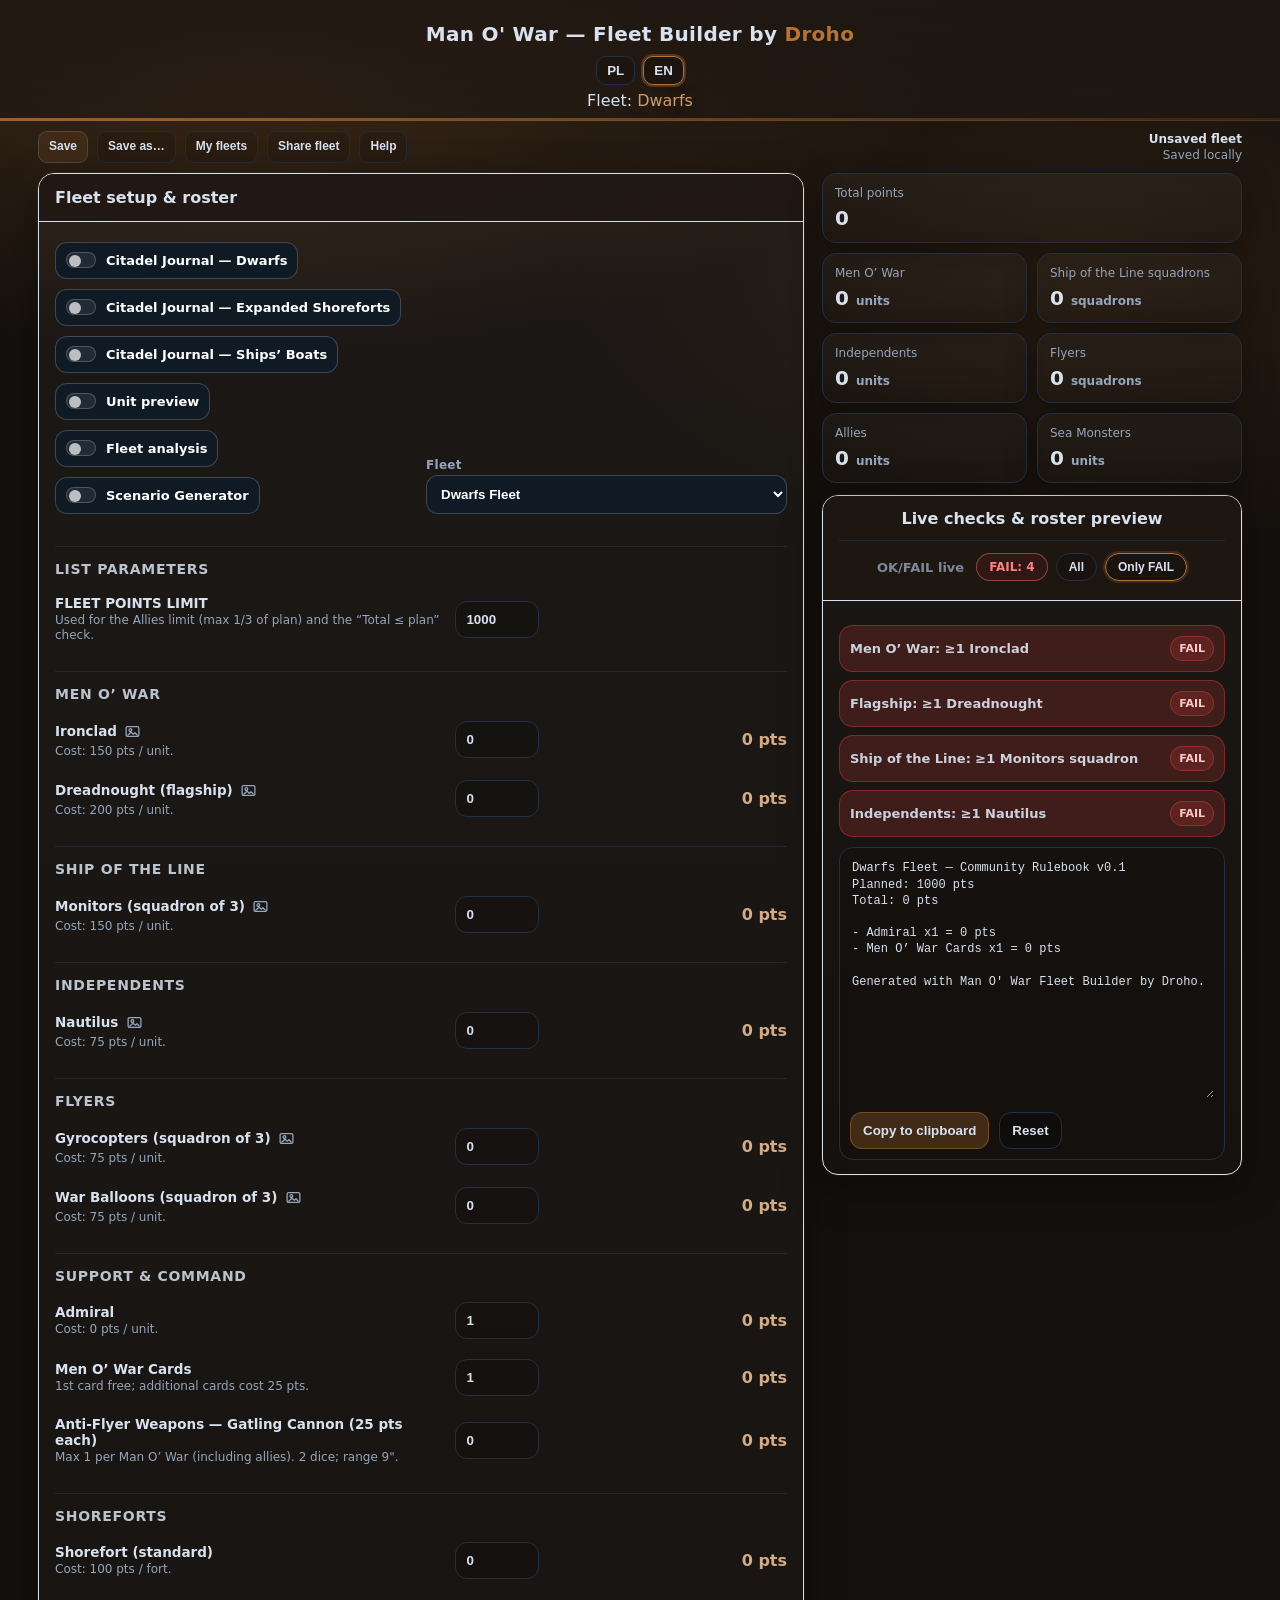
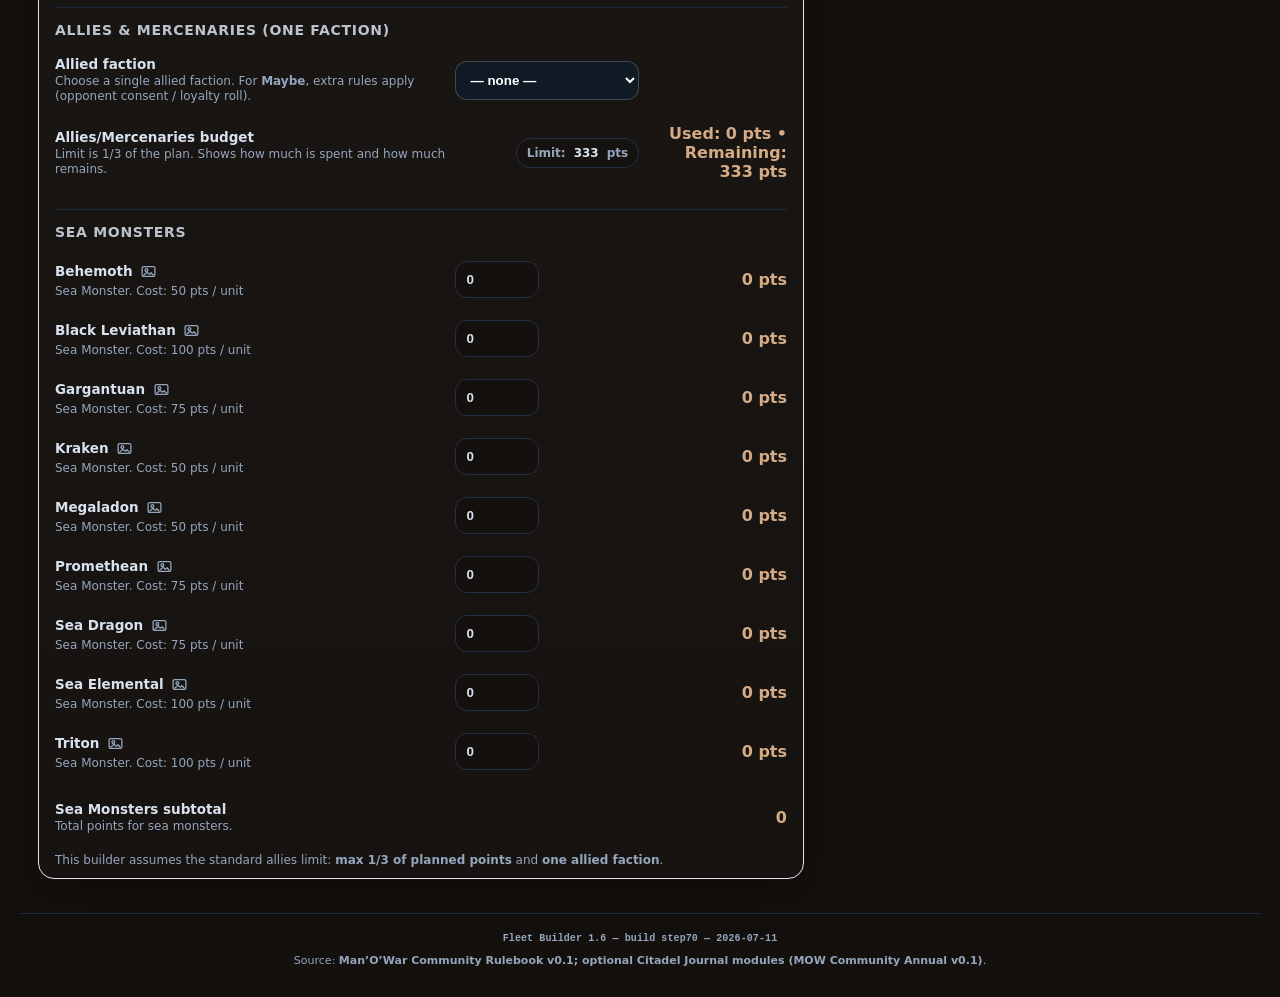
==== index.html @ 96a86919 "Fleet Builder 1.6 — build step70 — 2026-07-11 Publish the first public release since 1.5 / step51. " ====
<!DOCTYPE html>

<html lang="pl">
<head>
<meta charset="utf-8"/>
<meta content="width=device-width, initial-scale=1" name="viewport"/>
<meta content="1.6" name="application-version"/>
<meta content="step70-2026-07-11" name="build-id"/>
<title>Man O' War — Fleet Builder</title>
<link href="data:image/svg+xml,%3Csvg xmlns='http://www.w3.org/2000/svg' viewBox='0 0 64 64'%3E%3Ccircle cx='32' cy='10.5' r='6.5' fill='none' stroke='%235aa8ff' stroke-width='4'/%3E%3Crect x='29.5' y='16' width='5' height='30' rx='2.5' fill='%235aa8ff'/%3E%3Crect x='18' y='22' width='28' height='5' rx='2.5' fill='%235aa8ff'/%3E%3Crect x='24' y='38' width='16' height='5' rx='2.5' fill='%235aa8ff'/%3E%3Cpath fill='%235aa8ff' d='M 32 42 C 32 52, 24 56.5, 18 54 C 13.5 52, 12.5 46.5, 15.5 44.5 C 17.5 43.2, 20 44.2, 21.2 46.2 C 22.4 48.2, 21.4 50.5, 19.6 51.4 C 23.3 52.6, 27.5 49.8, 27.5 42 Z M 32 42 C 32 52, 40 56.5, 46 54 C 50.5 52, 51.5 46.5, 48.5 44.5 C 46.5 43.2, 44 44.2, 42.8 46.2 C 41.6 48.2, 42.6 50.5, 44.4 51.4 C 40.7 52.6, 36.5 49.8, 36.5 42 Z'/%3E%3Crect x='26' y='48' width='12' height='5' rx='2.5' fill='%235aa8ff'/%3E%3C/svg%3E#v3" rel="icon" type="image/svg+xml"/>
<style>

    /* === 0) Root variables & global reset === */
    :root{
      --bg:#0b1118;
      --stroke:#223044;
      --stroke2:#1b2a3d;
      --text:#d8e2ef;
      --muted:#94a6bd;
      --mono: ui-monospace, SFMono-Regular, Menlo, Monaco, Consolas, "Liberation Mono", "Courier New", monospace;
      --sans: ui-sans-serif, system-ui, -apple-system, Segoe UI, Roboto, Arial, "Noto Sans", "Liberation Sans", sans-serif;
      --radius:16px;
      --shadow: 0 10px 30px rgba(0,0,0,0.35);
      /* Typography (centralized) */
      --font-main: var(--sans);
      --fs-h1: 20px;
      --fs-sub: 13px;
      --fs-section: 14px;
      --fs-title: 13.5px;
      --fs-desc: 12px;
      --fs-pill: 12px;
      --fs-kpi-lab: 12px;
      --fs-kpi-val: 20px;
      --fs-kpi-small: 12px;
	  --fs-badge: 11px;
      /* Live checks typography variant */
      --fs-check-legacy: 13px;
      --fw-check-legacy: 600;
      --lh-check-legacy: 1.25;
      --fs-mono: 12px;

      /* THEME (per fleet) */
      --accent: #5aa8ff;
      --accent-soft: rgba(90,168,255,0.16);
      --header-bg: #0f1a24;
      --ok-color: #2cc271;
      --fail-color: #ff4747;

    }
    *{box-sizing:border-box}

    /* === 1) Page base (body/header) === */
    body{
      margin:0;
      font-family:var(--font-main);
      color:var(--text);
      background:
        radial-gradient(1200px 600px at 20% 0%, var(--accent-soft), transparent 60%),
        radial-gradient(900px 500px at 85% 10%, color-mix(in srgb, var(--accent) 12%, transparent), transparent 60%),
        var(--bg);
    }
    header{ padding:22px 22px 10px; text-align:center; }
    header h1{ margin:0 0 6px; font-size:var(--fs-h1); letter-spacing:.3px; }
    .mowAppFooter{
      max-width:1240px;
      margin:16px auto 0;
      padding:18px 22px 28px;
      border-top:1px solid var(--stroke2);
      color:var(--muted);
      text-align:center;
      font-size:11px;
      line-height:1.45;
    }
    .mowBuildStamp{
      font-family:var(--mono);
      font-size:10px;
      font-weight:700;
      letter-spacing:.1px;
      overflow-wrap:anywhere;
    }
    .mowFooterSource{
      margin-top:6px;
      overflow-wrap:anywhere;
    }
    .mowFooterSource b{
      color:var(--muted);
      font-weight:600;
    }
    @media (max-width:700px){
      .mowAppFooter{
        margin-top:8px;
        padding:16px 18px 82px;
        padding-bottom:calc(82px + env(safe-area-inset-bottom, 0px));
        font-size:10.5px;
      }
    }
    header .sub{ color:var(--muted); font-size:var(--fs-sub); }


    /* === 2) Layout grid (wrap/columns) === */
    .wrap{
      max-width: 1240px;
      margin: 0 auto;
      padding: 18px;
      display: grid;
      grid-template-columns: minmax(560px, 1fr) 420px;
      gap: 18px;
      align-items: start;
    }
    .wrap > .left{ min-width: 0; }
    .wrap > .right{ min-width: 0; }
    .right{ position: sticky; top: 14px; align-self: start; }
    @media (max-width: 1080px){
      .wrap{ grid-template-columns: 1fr; }
      .right{ position: static; }
    }


    /* === 3) Card shell & sections === */
    .card{
      background: linear-gradient(180deg, rgba(255,255,255,0.03), rgba(255,255,255,0.01));
      border:1px solid var(--stroke);
      border-radius:var(--radius);
      box-shadow: var(--shadow);
      overflow:hidden;
    }
    .card .hd{
      padding:14px 16px;
      font-weight:700;
      border-bottom:1px solid var(--stroke2);
      display:flex;
      justify-content:space-between;
      align-items:center;
      gap:10px;
          background: color-mix(in srgb, var(--header-bg) 85%, transparent);
    }
    .hd small{ color:var(--muted); font-weight:600; }
    .card .bd{ padding:14px 16px; }
    .grid2{
	  display:grid;
	  grid-template-columns:1fr 1fr;
	  gap:12px;
	  align-items:end;   /* kluczowe */
	}

/* Separator między sekcjami (Men O' War / Allies / Sea Monsters itd.) */
.section + .section{
  margin-top:18px;
  padding-top:14px;
  border-top:1px solid var(--stroke2);
}


    .section{ margin-top:12px; }
    .section h3{
      margin:0 0 8px;
      font-size:var(--fs-section);
      letter-spacing:.7px;
      text-transform:uppercase;
      color:rgba(216,226,239,0.85);
    }
	
	/* DODATKOWA linia: przed pierwszą sekcją w #unitsRoot (czyli Men O' War) */
#unitsRoot .section:first-child{
  margin-top:18px;
  padding-top:14px;
  border-top:1px solid var(--stroke2);
}

/* DODATKOWA linia: przed sekcją Allies (bo ona nie jest rodzeństwem .section z #unitsRoot) */
#sec_allies{
  margin-top:18px;
  padding-top:14px;
  border-top:1px solid var(--stroke2);
}


    /* === 4) Rows / unit list === */
    .row{
      display:grid;
      grid-template-columns: 1.7fr .8fr .6fr;
      gap:10px;
      padding:10px 0;
      border-bottom:none;
      align-items:center;
    }
    .row:last-child{ border-bottom:none; }
    .title{ font-weight:700; font-size:var(--fs-title); }
    .desc{ color:var(--muted); font-size:var(--fs-desc); margin-top:2px; line-height:1.25; }

    .mow-unit-title-line{
      display:flex;
      align-items:center;
      min-width:0;
    }
    .mow-unit-title-line .title{ min-width:0; }
    .mow-unit-desc-line{ min-width:0; }
    .mow-unit-desc-line .desc{ min-width:0; }

    .mow-image-search-link{
      display:inline-flex;
      align-items:center;
      justify-content:center;
      position:relative;
      width:22px;
      height:22px;
      margin-left:5px;
      border-radius:8px;
      color:var(--muted);
      vertical-align:middle;
      text-decoration:none;
      touch-action:manipulation;
      transition:color .15s ease, background-color .15s ease;
    }
    .mow-image-search-link::before{
      content:"";
      position:absolute;
      inset:-4px;
    }
    .mow-image-search-link:hover,
    .mow-image-search-link:focus-visible{
      color:var(--text);
      background:rgba(255,255,255,.08);
      outline:none;
    }
    .mow-image-search-link svg{
      width:17px;
      height:17px;
      fill:none;
      stroke:currentColor;
      stroke-width:1.8;
      stroke-linecap:round;
      stroke-linejoin:round;
      pointer-events:none;
    }

    @media (max-width:700px){
      .mow-unit-title-line > .mow-image-search-link{
        display:none;
      }
      .mow-unit-desc-line{
        display:flex;
        align-items:center;
        min-width:0;
      }
      .mow-unit-desc-line > .desc{
        flex:1 1 auto;
        min-width:0;
      }
      .mow-unit-desc-line > .mow-image-search-link{
        display:inline-flex;
        flex:0 0 20px;
        width:20px;
        height:20px;
        margin-left:4px;
        border-radius:7px;
      }
      .mow-unit-desc-line > .mow-image-search-link svg{
        width:15px;
        height:15px;
      }
    }


    /* === 5) Form controls (inputs/selects/buttons) === */
    input[type="number"]{
      width:84px;
      padding:10px 10px;
      border-radius:12px;
      border:1px solid var(--stroke);
      background: rgba(0,0,0,0.18);
      color:var(--text);
      outline:none;
      font-weight:700;
    }
    select{
      width: 100%;
      min-width: 180px;
      padding:10px 10px;
      border-radius:12px;
      border:1px solid rgba(255,255,255,0.20);
      background: #0f1a24;
      color:#ffffff;
      outline:none;
      font-weight:700;
    }
    select option{ background:#1b2a38; color:#ffffff; }
    select option:disabled{ color: rgba(255,255,255,0.4); }

    .qty{ display:flex; justify-content:flex-start; align-items:center; gap:8px; }
    .pts{ text-align:right; font-weight:900; font-variant-numeric: tabular-nums; }
    .muteline{ color:var(--muted); font-size:var(--fs-desc); padding:10px 0 0; }

/* === Mobile quantity steppers === */
.mow-qty-stepper-btn{
  display:none;
}
@media (max-width:700px){
  .row.mow-has-mobile-stepper{
    grid-template-columns:minmax(0, 1fr) auto auto;
    gap:7px;
  }
  .qty.mow-mobile-qty-stepper{
    gap:4px;
    flex-wrap:nowrap;
    justify-content:flex-end;
  }
  .qty.mow-mobile-qty-stepper input[type="number"]{
    width:44px;
    min-width:44px;
    min-height:42px;
    padding:8px 3px;
    text-align:center;
    font-size:16px;
    font-variant-numeric:tabular-nums;
    -moz-appearance:textfield;
    appearance:textfield;
  }
  .qty.mow-mobile-qty-stepper input[type="number"]::-webkit-inner-spin-button,
  .qty.mow-mobile-qty-stepper input[type="number"]::-webkit-outer-spin-button{
    margin:0;
    -webkit-appearance:none;
  }
  .mow-qty-stepper-btn{
    display:inline-flex;
    align-items:center;
    justify-content:center;
    flex:0 0 40px;
    width:40px;
    height:42px;
    min-width:40px;
    min-height:42px;
    padding:0;
    border-radius:11px;
    border:1px solid var(--stroke);
    background:rgba(0,0,0,.18);
    color:var(--text);
    font-size:24px;
    font-weight:800;
    line-height:1;
    touch-action:manipulation;
    user-select:none;
    -webkit-user-select:none;
  }
  .mow-qty-stepper-btn:active:not(:disabled){
    transform:translateY(1px);
    background:color-mix(in srgb, var(--accent-soft) 55%, rgba(0,0,0,.18));
  }
  .mow-qty-stepper-btn:focus-visible{
    outline:none;
    border-color:color-mix(in srgb, var(--accent) 48%, var(--stroke));
    box-shadow:0 0 0 3px color-mix(in srgb, var(--accent) 16%, transparent);
  }
  .mow-qty-stepper-btn:disabled{
    opacity:.32;
    cursor:default;
  }
}


    /* === 6) Pills / KPIs / totals === */
    .pill{
      display:inline-flex;
      align-items:center;
      gap:8px;
      padding:7px 10px;
      border-radius:999px;
      border:1px solid var(--stroke);
      background: rgba(0,0,0,0.14);
      color:var(--muted);
      font-weight:700;
      font-size:var(--fs-pill);
    }
    .pill b{ color:var(--text); }

    .kpis{
      display:grid;
      grid-template-columns:1fr 1fr;
      gap:10px;
    }
    .kpi{
      background: linear-gradient(180deg, rgba(255,255,255,0.03), rgba(255,255,255,0.01));
      border:1px solid var(--stroke);
      border-radius:14px;
      box-shadow: var(--shadow);
      padding:12px 12px;
    }
    .kpiWide{ grid-column: 1 / -1; }
    .kpi .lab{ color:var(--muted); font-size:var(--fs-kpi-lab); }
    .kpi .val{ font-size:var(--fs-kpi-val); font-weight:900; margin-top:4px; }
    .kpi small{ font-size:var(--fs-kpi-small); color:var(--muted); font-weight:700; }

	/* === KPI layout polish: full-width total + equal-height 2x2 === */
	#sec_total{
	  grid-auto-rows: 1fr;      /* równe wysokości kafelków w wierszach */
	  align-items: stretch;     /* rozciągnij kafelki do wysokości wiersza */
	}

	#sec_total .kpi{
	  display: flex;
	  flex-direction: column;
	  justify-content: space-between;
	  height: 100%;
	}

	#sec_total .kpi .val{
	  margin-top: 6px;          /* spójny oddech */
	}

    /* === 7) Live checks (items) === */
    .checks{ margin-top:10px; display:grid; gap:8px; }
    .check{
      display:flex;
      justify-content:space-between;
      align-items:center;
      gap:10px;
      padding:10px 10px;
      border:1px solid var(--stroke);
      border-radius:14px;
      background: rgba(0,0,0,0.14);
    }

.checks .check-text{
  font-family: var(--font-main);
  font-size: var(--fs-check-legacy);
  font-weight: var(--fw-check-legacy);
  line-height: var(--lh-check-legacy);
  color: rgba(216,226,239,0.92);
}

    .check-pill{
  font-weight: 700;
  font-size: var(--fs-badge);
  padding: 5px 8px;
  border-radius: 999px;
  border: 1px solid rgba(255,255,255,0.18);
  background: rgba(255,255,255,0.05);
  white-space: nowrap;
}


    /* === 12) Unit Preview tooltip (MVP) === */
/* === MoW Unit Preview (MVP) === */
.mowUpToggle{
  display:inline-flex; gap:.5rem; align-items:center;
  padding:.35rem .6rem;
  border:1px solid var(--stroke, #223044);
  background:rgba(255,255,255,.03);
  border-radius:999px;
  font-size:.9rem;
  user-select:none;
}
.mowUpToggle input{ transform: translateY(1px); }

#mowUnitPreviewTip .mowUpNotesList{
  margin: .25rem 0 0 0;
  padding-left: 1rem;
  list-style: disc;
  list-style-position: outside;
}

#mowUnitPreviewTip .mowUpNotesList > li{
  display: list-item;
  margin: .15rem 0;
  line-height: 1.25;
}

#mowUnitPreviewTip{
  position: fixed;
  z-index: 9999;
  min-width: 440px;
  max-width: min(520px, calc(100vw - 24px));
  background: var(--bg2, #0f1722);
  border: 1px solid var(--stroke, #223044);
  border-radius: 12px;
  box-shadow: 0 10px 30px rgba(0,0,0,.35);
  color: var(--text, #d8e2ef);
  padding: .75rem .85rem;
  display: none;
}


#mowUnitPreviewTip[data-open="1"]{ display:block; }

#mowUnitPreviewTip .mowUpHd{
  display:flex; justify-content:space-between; gap:.75rem; align-items:flex-start;
  margin-bottom:.5rem;
}
#mowUnitPreviewTip .mowUpTitle{
  font-weight: 700;
  line-height: 1.15;
}
#mowUnitPreviewTip .mowUpSub{
  font-size:.85rem; color: var(--muted, #94a6bd);
  margin-top:.15rem;
  word-break: break-word;
}

#mowUnitPreviewTip .mowUpGrid{
  display:flex;
  flex-direction:column;
  gap:.35rem;
  font-size:.9rem;
  margin:.5rem 0 .65rem;
}

#mowUnitPreviewTip .mowUpRow{
  display:flex;
  align-items:baseline;
  gap:.75rem;
}


#mowUnitPreviewTip .mowUpLbl{
  color: var(--muted, #94a6bd);
  min-width: 140px;     /* kontroluje pozycję kolumny */
}

#mowUnitPreviewTip .mowUpVal{
  min-width: 3ch;               /* kontrolowana szerokość liczby */
  text-align:right;
  font-variant-numeric: tabular-nums;
}

#mowUnitPreviewTip .mowUpMove{
  margin:.25rem 0 .65rem;
  font-size:.9rem;
  color: var(--text, #d8e2ef);
}
#mowUnitPreviewTip .mowUpMove code{
  font-family: var(--mono, ui-monospace, SFMono-Regular, Menlo, monospace);
  background: rgba(255,255,255,.04);
  padding: .1rem .35rem;
  border-radius: 8px;
  border:1px solid rgba(255,255,255,.06);
  margin-right:.25rem;
  display:inline-block;
}

#mowUnitPreviewTip table{
  width:100%;
  border-collapse: collapse;
  font-size:.85rem;
  margin:.35rem 0 .35rem;
}
#mowUnitPreviewTip th, #mowUnitPreviewTip td{
  border-top: 1px solid rgba(255,255,255,.06);
  padding: .35rem .25rem;
  vertical-align: top;
}
#mowUnitPreviewTip th{
  color: var(--muted, #94a6bd);
  font-weight: 600;
  text-align:left;
}
#mowUnitPreviewTip .mowUpNotes{
  font-size:.85rem;
  color: var(--muted, #94a6bd);
  margin-top:.35rem;
  white-space: pre-wrap;
}

#mowUnitPreviewTip table th.col-center,
#mowUnitPreviewTip table td.col-center{
  text-align: center !important;
}

/* --- MoW Unit Preview: fleet-colored separators (safe for dark accents) --- */
#mowUnitPreviewTip{
  border: 1px solid var(--accent);
}

/* cienki pasek pod nagłówkiem */
#mowUnitPreviewTip .mowUpHd{
  position: relative;
  padding-bottom: .5rem;
  margin-bottom: .5rem;
}

#mowUnitPreviewTip .mowUpHd::after{
  content:"";
  position:absolute;
  left:0;
  right:0;
  bottom:0;
  height:1px;
  background: color-mix(in srgb, var(--accent) 55%, transparent);
  opacity: .9;
}

/* “sekcyjne” separatory – użyjemy ich przez klasę */
#mowUnitPreviewTip .mowUpSep{
  height: 1px;
  margin: .55rem 0 .45rem 0;
  background: color-mix(in srgb, var(--accent) 35%, transparent);
}

/* Move inline layout */


/* Better vertical alignment for inline Move */
#mowUnitPreviewTip .mowUpInline{
  display:flex;
  align-items:baseline;   /* zamiast center */
  gap:.6rem;
  flex-wrap:wrap;
}

#mowUnitPreviewTip .mowUpInline .mowUpLbl{
  margin:0;
}

#mowUnitPreviewTip .mowUpMove code{
  position:relative;
  top:1px;   /* mikro-korekta optyczna */
}

    .ok{
      background: color-mix(in srgb, var(--ok-color) 16%, transparent);
      color: color-mix(in srgb, var(--ok-color) 30%, white);
      border-color: color-mix(in srgb, var(--ok-color) 35%, transparent);
    }
    .fail{
      background: color-mix(in srgb, var(--fail-color) 16%, transparent);
      color: color-mix(in srgb, var(--fail-color) 30%, white);
      border-color: color-mix(in srgb, var(--fail-color) 35%, transparent);
    }
    .warn{ background: rgba(208,139,42,0.18); color:#ffe3b9; border-color: rgba(208,139,42,0.35); }


    /* === 8) Preview / export textarea === */
    .preview{
      margin-top:10px;
      border:1px solid var(--stroke);
      border-radius:14px;
      background: rgba(0,0,0,0.14);
      padding:10px;
    }
    textarea{
      width:100%;
      height:240px;
      resize:vertical;
      border:none;
      outline:none;
      background:transparent;
      color:var(--text);
      font-family:var(--mono);
      font-size:var(--fs-mono);
      line-height:1.35;
    }
    .btns{ display:flex; gap:10px; margin-top:10px; flex-wrap:wrap; }
    button{
      cursor:pointer;
      border:1px solid var(--stroke);
      background: rgba(0,0,0,0.18);
      color:var(--text);
      font-weight:800;
      padding:10px 12px;
      border-radius:12px;
    }
    button.primary{
      border-color: color-mix(in srgb, var(--accent) 45%, transparent);
      background: var(--accent-soft);
    }
    .note{ color:var(--muted); font-size:var(--fs-desc); margin-top:8px; line-height:1.35; }


    /* === 9) Fleet visuals (accented header/cards) === */
/* --- Stronger per-fleet visuals --- */
header{
  position: relative;
  background: linear-gradient(180deg,
    color-mix(in srgb, var(--header-bg) 88%, transparent),
    color-mix(in srgb, var(--header-bg) 55%, transparent)
  );
  border-bottom: 1px solid color-mix(in srgb, var(--accent) 18%, transparent);
}
header::after{
  content:"";
  position:absolute;
  left:0; right:0; bottom:-1px;
  height: 3px;
  background: linear-gradient(90deg,
    color-mix(in srgb, var(--accent) 85%, transparent),
    color-mix(in srgb, var(--accent) 15%, transparent)
  );
  opacity: 0.95;
}
#current-fleet-name{
  color: color-mix(in srgb, var(--accent) 70%, white);
  text-shadow: 0 0 18px var(--accent-soft);
}

.card{
  border-color: color-mix(in srgb, var(--accent) 16%, var(--line));
  box-shadow:
    0 12px 40px rgba(0,0,0,0.35),
    0 0 0 1px color-mix(in srgb, var(--accent) 10%, transparent);
}
.card .hd{
  border-bottom-color: color-mix(in srgb, var(--accent) 14%, var(--line));
}
.card .hd::after{
  content:"";
  display:block;
  height: 2px;
  margin: 10px -16px -11px; /* aligns with .hd padding */
  background: linear-gradient(90deg,
    color-mix(in srgb, var(--accent) 70%, transparent),
    transparent
  );
  opacity: 0.9;
}

.pts{
  color: color-mix(in srgb, var(--accent) 60%, white);
}
/* totals (stronger emphasis) */
#grand_total, #grand_total2{
  color: color-mix(in srgb, var(--accent) 75%, white);
  text-shadow: 0 0 18px var(--accent-soft);
}

/* inputs/focus */
select:focus, input:focus{
  outline: none;
  border-color: color-mix(in srgb, var(--accent) 45%, var(--stroke));
  box-shadow: 0 0 0 3px color-mix(in srgb, var(--accent) 16%, transparent);
}

.brand-link{
  text-decoration: none;
  color: var(--accent);     /* kolor floty */
  font-weight: 700;
  transition: color .2s ease, text-shadow .2s ease;
}

.brand-link:hover{
  text-shadow: 0 0 12px var(--accent-soft);
}


    /* === 10) Mobile navigation (hamburger) === */
/* Mobile hamburger nav */
#mobNavBtn, #mobNavOverlay { display:none; }

@media (max-width: 600px){
  #mobNavBtn{
    display:flex;
    align-items:center;
    justify-content:center;
    gap: 6px;
    position: fixed;
    right: 14px;
    bottom: 14px;
    z-index: 9999;
    min-width: 52px;
    height: 52px;
    padding: 0 12px;
    border-radius: 16px;
    border: 1px solid var(--stroke);
    background: rgba(0,0,0,0.55);
    color: var(--text);
    font-weight: 900;
    font-size: 20px;
    line-height: 1;
    white-space: nowrap;
    box-shadow: var(--shadow);
  }
  #mobNavBtn .mobNavBtnPts{ font-size: 16px; }
  #mobNavBtn .mobNavBtnFail{
    font-size: 14px;
    color: #ff5c5c;
  }
  #mobNavBtn.hasFail{
    border-color: rgba(255,92,92,0.65);
  }

  #mobNavOverlay{
    display:none;
    position: fixed;
    inset: 0;
    z-index: 9998;
    background: rgba(0,0,0,0.55);
    backdrop-filter: blur(4px);
  }

  #mobNavOverlay.open{ display:block; }

  #mobNavPanel{
    position: absolute;
    right: 12px;
    bottom: 78px;
    width: min(320px, calc(100vw - 24px));
    border: 1px solid var(--stroke);
    border-radius: 18px;
    background: #0f1a24;
    box-shadow: var(--shadow);
    overflow: hidden;
  }

  .mobNavHd{
    display:flex;
    align-items:center;
    justify-content:space-between;
    padding: 12px 12px;
    border-bottom: 1px solid var(--stroke2);
  }

  .mobNavTitle{ font-weight: 900; letter-spacing: .3px; }
  #mobNavClose{
    width: 36px; height: 36px;
    border-radius: 12px;
    border: 1px solid var(--stroke);
    background: rgba(0,0,0,0.18);
    color: var(--text);
    font-weight: 900;
  }

  .mobNavList{ padding: 8px; display:grid; gap: 6px; }
  
  .mobNavStats{
    padding: 10px 12px;
    border-bottom: 1px solid var(--stroke2);
    color: var(--muted);
    font-weight: 800;
    font-size: 12px;
    display:flex;
    justify-content:space-between;
    align-items:center;
    gap:10px;
  }
  .mobNavStats b{ color: var(--text); }
  .mobNavStats.over{ color: color-mix(in srgb, var(--fail-color) 55%, white); }

  .mobNavItem{
    display:flex;
    justify-content:space-between;
    align-items:center;
    gap: 10px;
    padding: 10px 10px;
    border-radius: 14px;
    border: 1px solid var(--stroke);
    background: rgba(0,0,0,0.14);
    color: var(--text);
    font-weight: 800;
    text-align:left;
  }
  .mobNavItem small{ color: var(--muted); font-weight:700; }
  .mobNavItem small.mobNavBadgeOk{ color: #4bd37b; }
  .mobNavItem small.mobNavBadgeFail{ color: #ff5c5c; }

  /* Make sure scroll targets are not hidden under header spacing */
  .section{ scroll-margin-top: 16px; }
  #sec_total, #sec_checks{ scroll-margin-top: 16px; }
}



    /* === 11) Language switch === */
    /* --- Language switch (minimal) --- */
    .langSwitch{ margin-top:10px; display:flex; justify-content:center; gap:8px; }
    .langBtn{
      border:1px solid var(--stroke);
      background: rgba(0,0,0,0.14);
      color: var(--text);
      padding: 6px 10px;
      border-radius: 10px;
      font-weight: 800;
      cursor: pointer;
    }
    .langBtn.active{
      border-color: var(--accent, #59b8ff);
      box-shadow: 0 0 0 2px color-mix(in srgb, var(--accent, #59b8ff) 35%, transparent);
    }

/* === Weapon Notes – clean (no bullets) === */


/* === Weapon Notes – match Ranged table typography === */

#mowUnitPreviewTip .mowUpSectionLbl{
  margin-top: .5rem;
  margin-bottom: .25rem;
}

#mowUnitPreviewTip .mowUpNotesBlock{
  display:flex;
  flex-direction:column;
  gap:.25rem;
  font-size:.85rem;                 /* taki sam jak tabela */
  color: var(--text, #d8e2ef);      /* nie muted */
}

#mowUnitPreviewTip .mowUpNoteRow{
  display:flex;
  gap:.4rem;
  line-height:1.25;
}

#mowUnitPreviewTip .mowUpNoteRow b{
  font-weight:600;                  /* jak th */
}


#mowUnitPreviewTip table.mowUpNotesTable td{
  border-top: 1px solid rgba(255,255,255,.06);  /* to samo co tabela */
  padding: .35rem .25rem;                       /* to samo co tabela */
  vertical-align: top;
}

#mowUnitPreviewTip table.mowUpNotesTable{
  font-size: .85rem;
}

#mowUnitPreviewTip table.mowUpNotesTable td.wn-text{
  color: var(--muted, #94a6bd);  /* albo var(--text) jeśli chcesz 1:1 “jak tabela” */
}


    /* === 13) Unit Preview toggle === */
/* === Unit Preview Toggle (Rules section version) === */

#mowUpToggleHost{
  display:block;
}

#mowUpToggleHost .mowUpToggle{
  display:inline-flex;
  align-items:center;
  justify-content:flex-start;
  gap:10px;

  /* === match SELECT === */
  padding:8px 10px;                 /* jak select */
  border-radius:12px;                /* jak select */
  border:1px solid rgba(255,255,255,0.20);  /* jak select */
  background:#0f1a24;                /* jak select */
  color:#ffffff;                     /* jak select */
  font-weight:600;                   /* jak select */
	font-size: 13px;     /* match wizualnie select */
  line-height: normal;
  width: fit-content;
}

/* switch */
#mowUpToggleHost .mowUpToggle input{
  appearance:none;
  -webkit-appearance:none;
width: 30px;
height: 16px;
  border-radius:999px;
  border:1px solid rgba(255,255,255,0.20);
  background: rgba(255,255,255,0.08);
  position:relative;
  cursor:pointer;
  margin:0;
  transition:.2s ease;
  flex: 0 0 auto;

}

#mowUpToggleHost .mowUpToggle input::after{
  content:"";
  position:absolute;
top: 2px;
left: 2px;
width: 12px;
height: 12px;
  border-radius:50%;
  background:rgba(255,255,255,0.7);
  transition:.2s ease;
}

#mowUpToggleHost .mowUpToggle input:checked{
  background: color-mix(in srgb, var(--accent) 22%, rgba(255,255,255,0.06));
  border-color: color-mix(in srgb, var(--accent) 40%, rgba(255,255,255,0.18));
}

#mowUpToggleHost .mowUpToggle input:checked::after{
  transform: translateX(14px);
  background: color-mix(in srgb, var(--accent) 70%, white);
}

/* większy odstęp pod etykietą Flota */
.muteline{
  margin-bottom:6px;
  font-weight:600;
  letter-spacing:.3px;
}

#mowUpToggleHost{
  padding-left:0;
}

#mowUpToggleHost .mowUpToggle{
  margin-left:0;
}

/* === Mini switch (used in Analysis header) === */
.mowMiniToggle{ display:flex; align-items:center; gap:8px; white-space:nowrap; }
.mowMiniLabel{ color:var(--muted); font-weight:700; font-size:12px; }
.mowMiniSwitch input{
  appearance:none;
  -webkit-appearance:none;
  width:30px;
  height:16px;
  border-radius:999px;
  border:1px solid rgba(255,255,255,0.20);
  background: rgba(255,255,255,0.08);
  position:relative;
  cursor:pointer;
  margin:0;
  transition:.2s ease;
}
.mowMiniSwitch input::after{
  content:"";
  position:absolute;
  top:2px;
  left:2px;
  width:12px;
  height:12px;
  border-radius:50%;
  background:rgba(255,255,255,0.7);
  transition:.2s ease;
}
.mowMiniSwitch input:checked{
  background: color-mix(in srgb, var(--accent) 22%, rgba(255,255,255,0.06));
  border-color: color-mix(in srgb, var(--accent) 40%, rgba(255,255,255,0.18));
}
.mowMiniSwitch input:checked::after{
  transform: translateX(14px);
  background: color-mix(in srgb, var(--accent) 70%, white);
}





/* Card: Ustawienia i skład floty — wyrównanie pill z dropdownem */
.card > .bd > .grid2{
  align-items: end;
}

/* Usuń wszelkie niechciane wcięcia hosta toggle */
.card > .bd > .grid2 > div:first-child{
  padding-left: 0 !important;
  margin-left: 0 !important;
}

#mowUpToggleHost{
  padding-left: 0 !important;
  margin-left: 0 !important;
  display: flex;              /* ważne */
  justify-content: flex-start;/* ważne */
}

#mowUpToggleHost .mowUpToggle{
  margin-left: 0 !important;
}

/* Większy odstęp Flota -> select tylko w tej pierwszej karcie */
.card > .bd > .grid2 .muteline{
  margin-bottom: 8px;
}

/* Settings panel: oddech dla pierwszego gridu (toggle + fleet) */
.card > .bd > .grid2{
  padding-top: 10px;
  padding-bottom: 14px;
}


    /* === 14) Checks header controls === */
/* === Live checks header (FINAL: title row + centered subtitle + right pills) === */

/* layout header in 2 rows */
#sec_checks .hd{
  display:flex;
  flex-direction:column;
  gap:6px;
  position:relative;
  padding-bottom:12px;
}

/* top row title */
#sec_checks .checksTitle{
  font-weight:800;
  font-size:16px;
  line-height:1.15;
}

/* second row: centered "OK/FAIL..." and pills on right */
#sec_checks .checksSubRow{
  display:flex;
  align-items:center;
  gap:12px;
}

/* center the subtitle without moving pills */
#sec_checks .checksSubRow small{
  flex:1;
  text-align:center;
  opacity:.8;

  height:28px;
  display:flex;
  align-items:center;
  justify-content:center;

  font-size:13px;
  line-height:1;
  white-space:nowrap;
}

/* pills cluster on the right */
#sec_checks .checksCtl{
  display:flex;
  align-items:center;
  gap:8px;
}

/* FAIL pill */
#sec_checks .checksCtl .failCount{
  font-size:12px;
  font-weight:800;
  color: color-mix(in srgb, var(--fail-color) 70%, white);
  padding:0 12px;
  height:28px;
  display:inline-flex;
  align-items:center;
  border-radius:999px;
  border:1px solid color-mix(in srgb, var(--fail-color) 35%, rgba(255,255,255,0.18));
  background: color-mix(in srgb, var(--fail-color) 10%, rgba(0,0,0,0.14));
  white-space:nowrap;
}

/* filter buttons */
#sec_checks .checksCtl .filterBtn{
  cursor:pointer;
  border:1px solid var(--stroke);
  background: rgba(0,0,0,0.14);
  color: var(--text);
  padding:0 12px;
  height:28px;
  display:inline-flex;
  align-items:center;
  border-radius:999px;
  font-weight:800;
  font-size:12px;
  line-height:1;
  white-space:nowrap;
}

#sec_checks .checksCtl .filterBtn.active{
  border-color: var(--accent);
  box-shadow: 0 0 0 2px color-mix(in srgb, var(--accent) 22%, transparent);
}

#sec_checks .checksCtl .filterBtn:hover{
  background: rgba(255,255,255,0.06);
}

/* thin separator under Live checks title */


#sec_checks .checksTitleSep{
  height:1px;
  background: var(--stroke2);
  margin:6px 0 6px 0;
  width:100%;
}

/* Tight spacing for setup header (toggle + fleet) */
#sec_setup .bd{ padding:10px 16px; }      /* było 14px 16px globalnie */
#sec_setup .grid2{ gap:10px; }            /* było 12px */
#sec_setup .muteline{ margin-bottom:3px; }/* było 6-8px w Twoich patchach */

@media (max-width: 600px){
  #mowUnitPreviewTip{
    min-width: auto;                 /* zdejmij 440px */
    width: calc(100vw - 24px);       /* pełna szerokość z marginesem */
    max-width: calc(100vw - 24px);
  }
}


  
/* === Tools toggles column + hide utility === */
.mowToolsCol{
  display:flex;
  flex-direction:column;
  gap:10px;
  align-items:flex-start;
}
.mowToolsToggleRow{
  width: fit-content;
}
.is-hidden{ display:none !important; }


/* === Durability (SRS) color classes === */
.dur-low{ color:#e05757; font-weight:800; }
.dur-mid{ color:#f0a84a; font-weight:800; }
.dur-high{ color:#5fbf73; font-weight:800; }
.dur-veryhigh{ color:#4fa3ff; font-weight:800; }


/* === Custom Men O' War ship names === */
.mow-section-heading-tools{
  display:flex;
  align-items:center;
  justify-content:space-between;
  gap:10px;
}
.mow-section-heading-tools > h3{ flex:1 1 auto; min-width:0; }
.mow-ship-names-button{
  flex:0 0 auto;
  min-height:30px;
  padding:5px 9px;
  border-radius:9px;
  font-size:12px;
  font-weight:800;
  background:rgba(255,255,255,.025);
}
.mow-ship-names-button[hidden]{ display:none !important; }
.mow-ship-custom-names{
  margin-top:3px;
  color:color-mix(in srgb, var(--accent) 68%, var(--text));
  font-size:12px;
  font-style:italic;
  line-height:1.3;
  overflow-wrap:anywhere;
}
.mow-ship-names-panel{ width:min(650px, 100%); }
#mowShipNamesFields,
#mowShipNamesInlineFields{ display:flex; flex-direction:column; gap:12px; }
.mow-ship-names-inline{
  display:none;
  margin:10px 0 14px;
  padding:14px;
  border:1px solid var(--stroke);
  border-radius:16px;
  background:#0f1822;
  box-shadow:0 12px 34px rgba(0,0,0,.28);
}
.mow-ship-names-inline.is-open{ display:block; }
.mow-ship-names-inline[hidden]{ display:none !important; }
.mow-ship-names-inline .mow-modal-head{ margin-bottom:8px; }
.mow-ship-names-inline .mow-modal-head h2{ font-size:16px; }
.mow-ship-name-group{
  margin:0;
  padding:12px;
  border:1px solid var(--stroke2);
  border-radius:14px;
  background:rgba(255,255,255,.018);
}
.mow-ship-name-group h3{ margin:0 0 10px; font-size:14px; }
.mow-ship-name-field{ display:block; margin-top:9px; }
.mow-ship-name-field:first-of-type{ margin-top:0; }
.mow-ship-name-field > label{
  display:block;
  margin-bottom:5px;
  color:var(--muted);
  font-size:12px;
  font-weight:800;
}
.mow-ship-name-source{
  margin:-4px 0 9px;
  color:var(--muted);
  font-size:11px;
  font-weight:700;
}
.mow-ship-name-source.is-unavailable{ color:#d99a9a; }
.mow-ship-name-field-controls{
  display:flex;
  align-items:stretch;
  gap:8px;
}
.mow-ship-name-field input{
  flex:1 1 auto;
  min-width:0;
  width:100%;
  padding:10px 11px;
  border:1px solid var(--stroke);
  border-radius:11px;
  background:rgba(0,0,0,.22);
  color:var(--text);
  font:inherit;
  outline:none;
  pointer-events:auto;
  user-select:text;
  -webkit-user-select:text;
  -webkit-appearance:none;
  appearance:none;
  cursor:text;
}
.mow-ship-name-field input:focus{
  border-color:var(--accent);
  box-shadow:0 0 0 3px var(--accent-soft);
}
.mow-ship-name-generate,
.mow-ship-names-generate-all{
  flex:0 0 auto;
  min-height:42px;
  padding:8px 12px;
  border-radius:11px;
  font-size:12px;
  font-weight:850;
  white-space:nowrap;
}
.mow-ship-name-generate:disabled,
.mow-ship-names-generate-all:disabled{
  opacity:.45;
  cursor:not-allowed;
}
.mow-ship-names-empty{
  padding:18px 12px;
  border:1px dashed var(--stroke);
  border-radius:13px;
  color:var(--muted);
  text-align:center;
}
@media (max-width:700px){
  .mow-section-heading-tools{ align-items:center; }
  .mow-ship-names-button{ min-height:34px; padding:6px 9px; }
  .mow-ship-name-group{ padding:11px; }
  .mow-ship-name-field-controls{ gap:7px; }
  .mow-ship-name-field input{ font-size:16px; min-height:48px; }
  .mow-ship-name-generate{ min-height:48px; padding:8px 11px; }
  .mow-ship-names-generate-all{ flex:1 1 180px; }
  .mow-ship-names-inline .mow-modal-footer{ padding-right:58px; }
}

/* === Local fleet library, autosave and sharing === */
.mow-fleet-actions-bar{
  max-width:1240px;
  margin:0 auto;
  padding:10px 18px 0;
  display:flex;
  align-items:center;
  justify-content:space-between;
  gap:12px;
}
.mow-fleet-library-enabled .wrap{ padding-top:10px; }
.mow-fleet-actions-main{ display:flex; flex-wrap:wrap; gap:9px; }
.mow-fleet-actions-main button{
  min-height:32px;
  padding:5px 10px;
  border-radius:9px;
  border-color:color-mix(in srgb, var(--stroke) 78%, transparent);
  background:rgba(0,0,0,.10);
  box-shadow:none;
  font-size:12px;
  font-weight:700;
  line-height:1.15;
}
.mow-fleet-actions-main button:hover,
.mow-fleet-actions-main button:focus-visible{
  border-color:color-mix(in srgb, var(--accent) 32%, var(--stroke));
  background:rgba(255,255,255,.035);
}
.mow-fleet-actions-main button.primary{
  border-color:color-mix(in srgb, var(--accent) 34%, var(--stroke));
  background:color-mix(in srgb, var(--accent-soft) 55%, rgba(0,0,0,.08));
}
.mow-fleet-actions-main button.primary:hover,
.mow-fleet-actions-main button.primary:focus-visible{
  border-color:color-mix(in srgb, var(--accent) 48%, var(--stroke));
  background:color-mix(in srgb, var(--accent-soft) 72%, rgba(0,0,0,.06));
}
.mow-fleet-actions-main button:disabled{ opacity:.45; cursor:not-allowed; }
.mow-fleet-actions-status{
  min-width:0;
  display:flex;
  flex-direction:column;
  align-items:flex-end;
  gap:2px;
  color:var(--muted);
  font-size:12px;
  text-align:right;
}
#mowFleetActiveName{ color:var(--text); font-weight:800; }
#mowFleetAutosaveStatus.is-error{ color:var(--fail-color); }
.mow-fleet-count{
  display:inline-flex;
  align-items:center;
  justify-content:center;
  min-width:18px;
  height:18px;
  margin-left:6px;
  padding:0 5px;
  border-radius:999px;
  background:var(--accent-soft);
  color:var(--text);
  font-size:11px;
  font-weight:900;
}
.mow-fleet-count:empty{ display:none; }

.mow-shared-fleet-banner{
  max-width:1204px;
  margin:10px auto 0;
  padding:12px 14px;
  border:1px solid color-mix(in srgb, var(--accent) 45%, var(--stroke));
  border-radius:14px;
  background:color-mix(in srgb, var(--accent-soft) 65%, rgba(0,0,0,.16));
  display:flex;
  align-items:center;
  justify-content:space-between;
  gap:12px;
}
.mow-shared-fleet-banner[hidden]{ display:none; }
.mow-shared-fleet-banner b{ display:block; margin-bottom:2px; }
.mow-shared-fleet-banner span{ color:var(--muted); font-size:12px; }
.mow-shared-fleet-actions{ display:flex; flex-wrap:wrap; gap:8px; }

body.mow-modal-open{ overflow:hidden; }
.mow-modal{
  position:fixed;
  inset:0;
  z-index:10050;
  display:none;
  align-items:center;
  justify-content:center;
  padding:18px;
}
.mow-modal.is-open{ display:flex; }
.mow-modal-backdrop{
  position:absolute;
  inset:0;
  background:rgba(2,7,12,.78);
  backdrop-filter:blur(3px);
}
.mow-modal-panel{
  position:relative;
  z-index:1;
  width:min(760px, 100%);
  max-height:min(82vh, 780px);
  overflow:auto;
  border:1px solid var(--stroke);
  border-radius:18px;
  background:#0f1822;
  box-shadow:0 22px 70px rgba(0,0,0,.58);
  padding:16px;
}
.mow-library-panel{ width:min(880px, 100%); }
.mow-name-panel{ width:min(520px, 100%); }
.mow-share-panel{ width:min(680px, 100%); }
.mow-modal-head{
  display:flex;
  align-items:center;
  justify-content:space-between;
  gap:12px;
  margin-bottom:8px;
}
.mow-modal-head h2{ margin:0; font-size:18px; }
.mow-modal-x{
  width:36px;
  height:36px;
  padding:0;
  border-radius:10px;
  font-size:24px;
  line-height:1;
}
.mow-modal-hint{
  margin:0 0 14px;
  color:var(--muted);
  font-size:12px;
  line-height:1.4;
}
.mow-modal-footer{
  display:flex;
  justify-content:flex-end;
  flex-wrap:wrap;
  gap:8px;
  margin-top:16px;
  padding-top:14px;
  border-top:1px solid var(--stroke2);
}
.mow-field-label{
  display:block;
  margin:12px 0 6px;
  color:var(--muted);
  font-size:12px;
  font-weight:800;
}
#mowFleetNameInput{
  width:100%;
  padding:11px 12px;
  border-radius:12px;
  border:1px solid var(--stroke);
  background:rgba(0,0,0,.22);
  color:var(--text);
  outline:none;
  font:inherit;
  font-weight:700;
}
#mowFleetNameInput:focus{ border-color:var(--accent); box-shadow:0 0 0 3px var(--accent-soft); }
.mow-share-summary{
  padding:10px 12px;
  border:1px solid var(--stroke2);
  border-radius:12px;
  background:rgba(255,255,255,.025);
  color:var(--text);
  font-size:13px;
  font-weight:800;
  line-height:1.4;
  overflow-wrap:anywhere;
}
.mow-share-link-field{
  display:block;
  width:100%;
  min-height:84px;
  padding:11px 12px;
  resize:vertical;
  border:1px solid var(--stroke);
  border-radius:12px;
  background:rgba(0,0,0,.24);
  color:var(--text);
  outline:none;
  font:12px/1.45 ui-monospace, SFMono-Regular, Menlo, Consolas, monospace;
  overflow-wrap:anywhere;
}
.mow-share-link-field:focus{ border-color:var(--accent); box-shadow:0 0 0 3px var(--accent-soft); }
#mowCopyFleetLink.is-success{
  border-color:color-mix(in srgb, var(--ok-color) 60%, var(--stroke));
  color:var(--ok-color);
}
#mowCopyFleetLink.is-error{
  border-color:color-mix(in srgb, var(--fail-color) 60%, var(--stroke));
  color:var(--fail-color);
}
.mow-fleet-library-empty{
  padding:24px 10px;
  color:var(--muted);
  text-align:center;
  border:1px dashed var(--stroke);
  border-radius:14px;
}
.mow-fleet-library-item{
  display:grid;
  grid-template-columns:minmax(0,1fr) auto;
  gap:14px;
  align-items:center;
  padding:12px 0;
  border-bottom:1px solid var(--stroke2);
}
.mow-fleet-library-item:last-child{ border-bottom:0; }
.mow-fleet-library-name{ font-weight:900; overflow-wrap:anywhere; }
.mow-fleet-library-meta{ margin-top:4px; color:var(--muted); font-size:12px; line-height:1.35; }
.mow-fleet-library-actions{ display:flex; flex-wrap:wrap; justify-content:flex-end; gap:6px; }
.mow-fleet-library-actions button{ padding:7px 9px; font-size:12px; }

.mow-matching-panel{ width:min(720px, 94vw); }
.mow-matching-fleet-list{
  display:flex;
  flex-direction:column;
  gap:8px;
  margin-top:12px;
}
.mow-matching-fleet-item{
  display:grid;
  grid-template-columns:minmax(0, 1fr) auto;
  align-items:center;
  gap:14px;
  padding:11px 12px;
  border:1px solid var(--stroke2);
  border-radius:12px;
  background:rgba(255,255,255,.018);
}
.mow-matching-fleet-name{ font-weight:900; overflow-wrap:anywhere; }
.mow-matching-fleet-meta{ margin-top:3px; color:var(--muted); font-size:12px; line-height:1.35; }
.mow-matching-fleet-item button{ min-width:150px; }
button.danger{ border-color:rgba(255,71,71,.45); color:#ff9a9a; }
button.danger:hover{ background:rgba(255,71,71,.12); }
.mow-fleet-toast{
  position:fixed;
  left:50%;
  bottom:24px;
  z-index:10100;
  max-width:calc(100vw - 30px);
  transform:translate(-50%, 18px);
  opacity:0;
  pointer-events:none;
  padding:10px 14px;
  border:1px solid var(--stroke);
  border-radius:999px;
  background:#111c28;
  color:var(--text);
  box-shadow:var(--shadow);
  font-size:13px;
  font-weight:800;
  transition:opacity .18s ease, transform .18s ease;
}
.mow-fleet-toast.is-visible{ opacity:1; transform:translate(-50%, 0); }

.mow-help-panel{ width:min(860px, 100%); }
.mow-help-content{
  color:var(--text);
  font-size:13px;
  line-height:1.55;
}
.mow-help-content h3{
  margin:0 0 8px;
  font-size:15px;
}
.mow-help-content p{ margin:0 0 9px; }
.mow-help-content p:last-child{ margin-bottom:0; }
.mow-help-content ol,
.mow-help-content ul{
  margin:8px 0 0;
  padding-left:22px;
}
.mow-help-content li{ margin:5px 0; }
.mow-help-start,
.mow-help-checklist{
  padding:13px 14px;
  border:1px solid var(--stroke2);
  border-radius:14px;
  background:rgba(255,255,255,.025);
}
.mow-help-start{ margin-bottom:10px; }
.mow-help-checklist{ margin-top:10px; }
.mow-help-content details{
  margin-top:8px;
  border:1px solid var(--stroke2);
  border-radius:12px;
  background:rgba(0,0,0,.12);
  overflow:hidden;
}
.mow-help-content summary{
  padding:11px 13px;
  cursor:pointer;
  font-weight:900;
  user-select:none;
  list-style-position:inside;
}
.mow-help-content details[open] summary{
  border-bottom:1px solid var(--stroke2);
  background:rgba(255,255,255,.025);
}
.mow-help-detail{ padding:12px 14px; color:color-mix(in srgb, var(--text) 92%, var(--muted)); }
.mow-help-code{
  display:inline-block;
  padding:0 5px;
  border:1px solid var(--stroke2);
  border-radius:6px;
  background:rgba(0,0,0,.22);
  font-family:ui-monospace, SFMono-Regular, Menlo, Consolas, monospace;
  font-size:.92em;
}

@media (max-width:700px){
  .mow-fleet-actions-bar{
    align-items:stretch;
    flex-direction:column;
    padding-top:10px;
  }
  .mow-fleet-actions-main{
    display:grid;
    grid-template-columns:1fr 1fr;
  }
  .mow-fleet-actions-main button{ width:100%; min-width:0; }
  .mow-fleet-actions-status{ align-items:flex-start; text-align:left; padding-left:2px; }
  .mow-shared-fleet-banner{ margin:10px 18px 0; align-items:flex-start; flex-direction:column; }
  .mow-shared-fleet-actions{ width:100%; }
  .mow-shared-fleet-actions button{ flex:1 1 150px; }
  .mow-modal{ padding:10px; align-items:flex-end; }
  .mow-modal-panel{ width:100%; max-height:88vh; border-radius:18px 18px 10px 10px; }
  .mow-fleet-library-item{ grid-template-columns:1fr; }
  .mow-matching-fleet-item{ grid-template-columns:1fr; }
  .mow-matching-fleet-item button{ width:100%; min-width:0; }
  .mow-fleet-library-actions{ justify-content:flex-start; }
  .mow-fleet-library-actions button{ flex:1 1 calc(50% - 6px); }
  .mow-modal-footer button{ flex:1 1 130px; }
}



/* === Mobile-first Fleet setup grouping === */
#mowSetupOptionsBlock,
#mowFleetSelectorBlock{
  min-width:0;
}
#mowToolsToggleCol{
  width:100%;
}
.mowSetupGroup{
  width:100%;
}
.mowSetupGroupHeader{
  display:none;
}
.mowSetupGroupRows{
  display:flex;
  flex-direction:column;
  gap:10px;
  align-items:flex-start;
}

@media (max-width:700px){
  #mowSetupGrid{
    grid-template-columns:minmax(0, 1fr);
    align-items:stretch;
    gap:10px;
  }
  #mowFleetSelectorBlock{ order:1; }
  #mowSetupOptionsBlock{ order:2; }
  #mowUpToggleHost{
    display:block !important;
    width:100%;
  }
  #mowToolsToggleCol{
    width:100%;
    gap:8px;
  }
  .mowSetupGroup{
    display:block;
    overflow:hidden;
    border:1px solid var(--stroke);
    border-radius:12px;
    background:rgba(0,0,0,.10);
  }
  .mowSetupGroupHeader{
    display:flex;
    width:100%;
    align-items:center;
    justify-content:space-between;
    gap:10px;
    min-height:52px;
    padding:7px 14px 7px 12px;
    border:0;
    border-radius:0;
    background:transparent;
    color:var(--text);
    text-align:left;
    box-shadow:none;
    touch-action:manipulation;
    cursor:pointer;
  }
  .mowSetupGroupHeader:hover,
  .mowSetupGroupHeader:focus-visible{
    background:rgba(255,255,255,.045);
    outline:none;
  }
  .mowSetupGroupHeading{
    min-width:0;
    display:flex;
    flex-direction:column;
    gap:2px;
  }
  .mowSetupGroupTitle{
    color:var(--text);
    font-size:13px;
    font-weight:850;
    line-height:1.25;
  }
  .mowSetupGroupStatus{
    color:var(--muted);
    font-size:11px;
    font-weight:700;
    line-height:1.2;
  }
  .mowSetupGroupChevron{
    flex:0 0 auto;
    width:9px;
    height:9px;
    margin-right:4px;
    border-right:2px solid currentColor;
    border-bottom:2px solid currentColor;
    color:var(--muted);
    transform:rotate(45deg);
    transform-origin:center;
    transition:transform .18s ease, color .18s ease;
  }
  .mowSetupGroupHeader[aria-expanded="true"] .mowSetupGroupChevron{
    color:color-mix(in srgb, var(--accent) 65%, white);
    transform:rotate(225deg);
  }
  .mowSetupGroupRows{
    width:100%;
    padding:8px 10px 11px;
    border-top:1px solid var(--stroke2);
    align-items:stretch;
  }
  .mowSetupGroupRows[hidden]{ display:none !important; }
  .mowSetupGroupRows .mowUpToggle{ max-width:100%; }
}
</style>
</head>
<body>
<header>
<h1>
    Man O' War — Fleet Builder by 
    <a class="brand-link" href="https://www.instagram.com/midlifeminiatures" rel="noopener noreferrer" target="_blank">
      Droho
    </a>
</h1>
<div aria-label="Language" class="langSwitch">
<button aria-pressed="true" class="langBtn" id="langPL" type="button">PL</button>
<button aria-pressed="false" class="langBtn" id="langEN" type="button">EN</button>
</div>
<div style="margin-top:6px; font-size:16px; font-weight:500;">
<span data-i18n="fleet_label">Fleet</span>: <span id="current-fleet-name">—</span>
</div>
</header>
<div class="wrap">
<div class="left">

<div class="card" id="sec_setup">
  <div class="hd">
    <div><span data-i18n="base_units_title">Ustawienia i skład floty</span></div>
  </div>
  <div class="bd">
    <div class="grid2" id="mowSetupGrid">

<div id="mowSetupOptionsBlock">
  <div id="mowUpToggleHost">
    <div class="mowToolsCol" id="mowToolsToggleCol">
      <section class="mowSetupGroup" id="mowOptionalRulesGroup">
        <button aria-controls="mowOptionalRulesRows" aria-expanded="false" class="mowSetupGroupHeader" id="mowOptionalRulesToggle" type="button">
          <span class="mowSetupGroupHeading">
            <span class="mowSetupGroupTitle" id="mowOptionalRulesTitle">Zasady opcjonalne</span>
            <span class="mowSetupGroupStatus" id="mowOptionalRulesStatus">Aktywne: 0</span>
          </span>
          <span aria-hidden="true" class="mowSetupGroupChevron"></span>
        </button>
        <div class="mowSetupGroupRows" id="mowOptionalRulesRows"></div>
      </section>
      <section class="mowSetupGroup" id="mowBuilderToolsGroup">
        <button aria-controls="mowBuilderToolsRows" aria-expanded="false" class="mowSetupGroupHeader" id="mowBuilderToolsToggle" type="button">
          <span class="mowSetupGroupHeading">
            <span class="mowSetupGroupTitle" id="mowBuilderToolsTitle">Narzędzia buildera</span>
            <span class="mowSetupGroupStatus" id="mowBuilderToolsStatus">Aktywne: 0</span>
          </span>
          <span aria-hidden="true" class="mowSetupGroupChevron"></span>
        </button>
        <div class="mowSetupGroupRows" id="mowBuilderToolsRows"></div>
      </section>
    </div>
  </div>
</div>
<div id="mowFleetSelectorBlock">
<div class="muteline" data-i18n="fleet_pl_label">Flota</div>
<select aria-label="Fleet" id="fleetSelect">
<option value="Dwarfs">Dwarfs Fleet</option>
</select>
<div id="chaosVariantWrap" style="display:none; margin-top:10px;">
<div class="muteline" data-i18n="chaos_fleet_type_label">Typ floty Chaosu</div>
<select aria-label="Typ floty Chaosu" data-i18n="chaos_fleet_type_label" data-i18n-attr="aria-label" id="chaosVariantSelect">
<option data-i18n="chaos_variant_plaguefleet" value="plaguefleet">Plaguefleet</option>
<option data-i18n="chaos_variant_khorne" value="khorne">Khorne</option>
<option data-i18n="chaos_variant_slaanesh" value="slaanesh">Slaanesh</option>
<option data-i18n="chaos_variant_tzeentch" value="tzeentch">Tzeentch</option>
<option data-i18n="chaos_variant_nurgle" value="nurgle">Nurgle</option>
</select>
</div>
</div>
</div>
<div class="section"></div>
<div class="section" id="sec_params">
<h3 data-i18n="params_title">PARAMETRY LISTY</h3>
<div class="row">
<div>
<div class="title" data-i18n="fleet_points_cap_title">LIMIT PUNKTÓW NA FLOTĘ</div>
<div class="desc" data-i18n="fleet_points_cap_desc">Używane do limitu Allies (max 1/3 planu) oraz kontroli „Total ≤ plan”.</div>
</div>
<div class="qty"><input id="plannedPts" min="0" step="5" type="number" value="1000"/></div>
</div>
</div>
<div id="unitsRoot"></div>
<div class="section" id="sec_allies">
<h3 data-i18n="allies_section_title">Allies (jedna frakcja)</h3>
<div class="row">
<div>
<div class="title" data-i18n="allied_faction_title">Frakcja sojusznicza</div>
<div class="desc"><span data-i18n="allies_desc" data-i18n-html>Wybierz jedną frakcję sojuszniczą. Dla <b>Maybe</b> obowiązują dodatkowe zasady (zgoda przeciwnika / rzut na lojalność).</span></div>
</div>
<div class="qty" style="justify-content:flex-end;">
<select id="allyFaction">
<option data-i18n="none_option" selected="" value="">— brak —</option>
</select>
</div>
<div class="pts" id="pts_allyFaction"></div>
</div>
<div class="row">
<div>
<div class="title" data-i18n="allies_budget_title">Budżet Allies</div>
<div class="desc" data-i18n="allies_budget_desc">Limit to 1/3 planu. Widać ile już wydane i ile zostało.</div>
</div>
<div class="qty" style="justify-content:flex-end;">
<div class="pill">
<span data-i18n="limit_label">Limit:</span> <b><span id="pts_allyCap_inline">0</span></b> <span data-i18n="pts_unit">pkt</span>
</div>
</div>
<div class="pts">
<span data-i18n="used_label">Zużyte:</span> <b><span id="pts_allyUsed">0</span></b> <span data-i18n="pts_unit">pkt</span> •
    <span data-i18n="remain_label">Zostało:</span> <b><span id="pts_allyRemain">0</span></b> <span data-i18n="pts_unit">pkt</span>
</div>
</div>
<div id="allyMiniBuilder" style="display:none; margin-top:8px;"></div>
<div class="muteline" id="allyMaybeNote" style="display:none; margin-top:8px;">
<span class="pill" data-i18n="allies_maybe_note" data-i18n-html><b>Maybe:</b> wymagany rzut na lojalność / zgoda przeciwnika.</span>
</div>
</div>
<div class="section" id="sec_sea">
<h3>Sea Monsters</h3>
<div id="seaMonstersBuilder" style="margin-top:10px;"></div>
<div class="row" style="margin-top:10px;">
<div>
<div class="title">Sea Monsters subtotal</div>
<div class="desc"><span data-i18n="sea_monsters_sum_desc">Suma punktów za potwory morskie.</span></div>
</div>
<div class="qty"></div>
<div class="pts" id="pts_seaMonsters">0 pkt</div>
</div>
</div>
<div class="note" data-i18n="allies_limit_note" data-i18n-html="1">
            Ten builder zakłada standardowy limit allies: <b>max 1/3 planowanych punktów</b> i <b>jedna frakcja allies</b>.
          </div>
</div>
</div>
</div>
<div class="right">

<div class="kpis" id="sec_total">
  <!-- FULL WIDTH -->
  <div class="kpi kpiWide">
    <div class="lab" data-i18n="total_points_label">Suma punktów</div>
    <div class="val" id="totalPts">0</div>
  </div>

  <!-- 2×2 GRID -->
  <div class="kpi">
    <div class="lab">Men O’ War</div>
    <div class="val"><span id="mowTotal">0</span> <small data-i18n="pcs_short">szt.</small></div>
  </div>

  <div class="kpi">
    <div class="lab">Ship of the Line squadrons</div>
    <div class="val"><span id="solTotal">0</span> <small>squadrons</small></div>
  </div>

  <div class="kpi">
    <div class="lab">Independents</div>
    <div class="val"><span id="indTotal">0</span> <small data-i18n="pcs_short">szt.</small></div>
  </div>

  <div class="kpi">
    <div class="lab">Flyers</div>
    <div class="val"><span id="flyTotal">0</span> <small>squadrons</small></div>
  </div>

  <div class="kpi">
    <div class="lab">Allies</div>
    <div class="val"><span id="alliesTotal">0</span> <small data-i18n="pcs_short">szt.</small></div>
  </div>

  <div class="kpi">
    <div class="lab">Sea Monsters</div>
    <div class="val"><span id="seaMonTotal">0</span> <small data-i18n="pcs_short">szt.</small></div>
  </div>
</div>

<div class="card" id="sec_checks" style="margin-top:12px;">
<div class="hd">
<div class="checksTitle">
<span data-i18n="checks_title">Live checks i podgląd listy</span>
</div>
<div class="checksTitleSep"></div>
<div class="checksSubRow">
<small data-i18n="checks_sub">OK/FAIL na bieżąco</small>
<div class="checksCtl" id="checksCtl"></div>
</div>
</div>
<div class="bd">
<div class="checks checks--legacy" id="checks"></div>
<div class="preview">
<textarea id="out" spellcheck="false"></textarea>
<div class="btns">
<button type="button" class="primary" data-i18n="copy_clipboard" id="copy">Kopiuj do schowka</button>
<!-- Card Tool integration is intentionally hidden. Remove the hidden attribute to restore the control. -->
<button type="button" class="primary" data-i18n="export_fleet_btn" id="exportFleet" hidden>Export Fleet</button>
<button type="button" data-i18n="reset_btn" id="reset">Reset</button>
</div>
<div class="note" id="footNote"></div>
</div>
</div>
</div>
</div>
</div>
<footer class="mowAppFooter" role="contentinfo">
<div aria-label="Fleet Builder version 1.6, build step70, 2026-07-11" class="mowBuildStamp" data-build-date="2026-07-11" data-build-step="70" data-version="1.6" id="mowBuildStamp" role="note">Fleet Builder 1.6 — build step70 — 2026-07-11</div>
<div class="mowFooterSource"><span data-i18n="source">Źródło</span>: <b data-i18n="source_body" data-i18n-html>Man’O’War Community Rulebook v0.1; opcjonalne moduły Citadel Journal (MOW Community Annual v0.1)</b>.</div>
</footer>
<script>
    // Boot Dwarfs Base (must be set before core computes)
    window.MOW_BOOT_FLEET = "Dwarfs";
  </script>
<script>
/* === Embedded from mow_profiles_nofirepowerRaw.js === */
/* =========================================
   Man O' War – Unit Profiles (mow_profiles.js)
   Source of truth (standard):
   - MOWshipcards_v3.7 (unit card values)
   - MOW Community Rulebook v0.1 (cross-check)

   NOTE (one-off experiment for Dark Elves):
   - Dark Elves section below was populated using ONLY the Rulebook text extraction.
     Any values not explicitly recoverable from the Rulebook text are marked TODO.
   ========================================= */

window.MOW_PROFILES = {


  // =========================
  // Sea Monsters (Sea of Blood)
  // Source: MOW Community Rulebook v0.1 — Sea Monsters section (Sea of Blood)
  // Notes:
  // - These profiles are GLOBAL (any race may buy them) and correspond to GLOBAL_UNITS.sea_monsters in mow_data_bundle_fixed.js
  // - Key convention: lowercase, no spaces (matches existing unit key style)
  // - Move is expressed as dice inches (e.g. "3 dice") and uses mode "monster" so future UI can render it distinctly.
  // =========================
  SeaMonsters: {

    behemoth: {
      category: "sea_monster",
      durabilityModel: "wounds",
      name: "Behemoth",
      points: 50,
      battleHonours: 2,
      wounds: 3,
      toHit: "5 or 6",
      save: "6+",
      move: { modes: { monster: { value: "3 dice" } } },
      specialAttack: {
        kind: "below_waterline",
        dice: 1,
        note: "Target makes below-waterline save at -1; on fail: 1-2=1 BWL dmg, 3-5=2 BWL dmg, 6=roll D6 BWL dmg."
      }
    },

    blackleviathan: {
      category: "sea_monster",
      durabilityModel: "wounds",
      name: "Black Leviathan",
      points: 100,
      battleHonours: 4,
      wounds: 6,
      toHit: "6 (long), 5-6 (medium), 3-6 (close)",
      save: "4+",
      move: { modes: { monster: { value: "3 dice" } } },
      specialAttack: {
        kind: "low_attack",
        dice: 3,
        saveMod: -1,
        note: "3-dice attack aimed low only. If all 3 attacks cause damage, target also tests below-waterline save or takes +1 BWL dmg."
      }
    },

    gargantuan: {
      category: "sea_monster",
      durabilityModel: "wounds",
      name: "Gargantuan",
      points: 75,
      battleHonours: 3,
      wounds: 4,
      toHit: "5 or 6",
      save: "5+",
      move: { modes: { monster: { value: "2 dice" } } },
      specialAttack: {
        kind: "grapple",
        dice: 2,
        note: "2-dice attack; if victim fails either save, ship is grappled (cannot move) until it sinks or monster disengages/dies. Each subsequent turn: +1 attack die. Boarding vs Gargantuan: ship suffers -1 on boarding roll."
      }
    },

    kraken: {
      category: "sea_monster",
      durabilityModel: "wounds",
      name: "Kraken",
      points: 50,
      battleHonours: 2,
      wounds: 4,
      toHit: "4-6",
      save: "5+",
      move: { modes: { monster: { value: "2 dice" } } },
      specialAttack: {
        kind: "choice_crew_or_ship",
        dice: 2,
        note: "Declare crew or ship before rolling. Crew: beat current BWL hits to remove a crew counter. Ship: aimed high only, saves at -1."
      }
    },

    megaladon: {
      category: "sea_monster",
      durabilityModel: "wounds",
      name: "Megaladon",
      points: 50,
      battleHonours: 3,
      wounds: 4,
      toHit: "4-6",
      save: "5+",
      move: { modes: { monster: { value: "2 dice" } } },
      specialAttack: {
        kind: "reaction_table",
note: "Before attacking roll D6: 1=out of control (opponent moves up to 6\" towards another vessel; if contact roll again); 2=no attack; 3=hit 1 chosen location (1 save); 4=hit 2 different locations (2 saves); 5=hit 1 location twice (2 saves); 6=berserk: attacks = D6+1, all aimed low, save -1; then roll D6: on 1 removed from game."
      }
    },

    promethean: {
      category: "sea_monster",
      durabilityModel: "wounds",
      name: "Promethean",
      points: 75,
      battleHonours: 3,
      wounds: 2,
      toHit: "4-6",
      save: "4+",
      move: { modes: { monster: { value: "3 dice" } } },
      specialAttack: {
        kind: "high_attack",
        dice: 4,
        note: "4-dice attack aimed high only."
      }
    },

    seadragon: {
      category: "sea_monster",
      durabilityModel: "wounds",
      name: "Sea Dragon",
      points: 75,
      battleHonours: 3,
      wounds: 4,
      toHit: "4-6",
      save: "4+",
      move: { modes: { monster: { value: "2 dice" } } },
      specialAttack: {
        kind: "breath_weapon",
        dice: 2,
        note: "Fiery breath: 2-dice attack; any area hit that fails its normal save is set ablaze."
      }
    },

    seaelemental: {
      category: "sea_monster",
      durabilityModel: "wounds",
      name: "Sea Elemental",
      points: 100,
      battleHonours: 4,
      wounds: 3,
      toHit: "5 or 6",
      save: "5+",
      move: { modes: { monster: { value: "3 dice" } } },
      specialAttack: {
        kind: "storm_tidal",
        note: "See Sea Elemental template: storm/tidal/waters effects (kept in rules; add exact effect later if you want it surfaced in builder)."
      }
    },

    triton: {
      category: "sea_monster",
      durabilityModel: "wounds",
      name: "Triton",
      points: 100,
      battleHonours: 4,
      wounds: 4,
      toHit: "4-6",
      save: "5+",
      move: { modes: { monster: { value: "2 dice" } } },
      specialAttack: {
        kind: "trident",
        note: "Pick a location; roll 1 die: 3-6 hits; target makes normal save or suffers 2 damage."
      },
      restrictions: {
        unique: true,
        notAllowedFor: ["Orcs","DarkElves","Chaos"]
      }
    }

  },

  // =========================
  // Empire (from shipcards)
  // =========================
  Empire: {

    greatship: {
      category: "naval",
      battleHonours: 6,
      crew: 5,
      hitLocationsD6: 5,
      damageBoxes: 13,
      savingThrowSummary: "5+ (3), 4+ (5)",
      saveProfile: [{ save: 4, boxes: 5 }, { save: 5, boxes: 3 }],
      belowWaterlineHits: 4,
      belowWaterlineSave: "4+",
      move: { modes: { sail: { base: 6, wind: 9 } } },
      firepower: { ahead: 2, broadside: 3, rear: 2 },
      meta: {
        id: "empire.greatship",
        displayName: "Greatship",
        aliases: ["Greatship", "Great Ship"],
        sources: { shipcards: true, rulebook: true }
      },
    },

    wargalley: {
      category: "naval",
      battleHonours: 2,
      crew: 2,
      hitLocationsD6: 3,
      damageBoxes: 3,
      savingThrowSummary: "5+ (2), 4+ (1)",
      saveProfile: [{ save: 4, boxes: 1 }, { save: 5, boxes: 2 }],
      belowWaterlineHits: 2,
      belowWaterlineSave: "5+",
      move: { modes: { sail: { base: 6, wind: 9 }, oars: { base: 4 } } },
      firepower: { ahead: 1, broadside: 0, rear: 0 },
      meta: {
        id: "empire.wargalley",
        displayName: "Wargalley",
        aliases: ["Wargalley", "War Galley"],
        sources: { shipcards: true, rulebook: true }
      },
    },

    wolf: {
      category: "naval",
      battleHonours: 4,
      crew: 3,
      hitLocationsD6: 5,
      damageBoxes: 9,
      savingThrowSummary: "5+ (4), 4+ (4)",
      saveProfile: [{ save: 4, boxes: 4 }, { save: 5, boxes: 4 }],
      belowWaterlineHits: 3,
      belowWaterlineSave: "4+",
      move: { modes: { sail: { base: 6, wind: 9 }, oars: { base: 4 } } },
      firepower: { ahead: 3, broadside: 1, rear: 0 },
      meta: {
        id: "empire.wolf",
        displayName: "Wolfship",
        aliases: ["Wolfship", "Wolf Ship"],
        sources: { shipcards: true, rulebook: true }
      },
    },

    ironfist: {
      category: "naval",
      battleHonours: 1,
      crew: 1,
      hitLocationsD6: 3,
      damageBoxes: 3,
      savingThrowSummary: "5+ (2), 4+ (1)",
      saveProfile: [{ save: 4, boxes: 1 }, { save: 5, boxes: 2 }],
      belowWaterlineHits: 2,
      belowWaterlineSave: "5+",
      move: { modes: { sail: { base: 6 }, oars: { base: 4 } } },
      meta: {
        id: "empire.ironfist",
        displayName: "Ironfist",
        aliases: ["Ironfist"],
        sources: { shipcards: true, rulebook: true }
      },
    },

    hellhammer: {
      category: "naval",
      battleHonours: 2,
      crew: 1,
      hitLocationsD6: 3,
      damageBoxes: 3,
      savingThrowSummary: "5+ (2), 4+ (1)",
      saveProfile: [{ save: 4, boxes: 1 }, { save: 5, boxes: 2 }],
      belowWaterlineHits: 2,
      belowWaterlineSave: "5+",
      move: { modes: { sail: { base: 6 }, oars: { base: 4 } } },
      meta: {
        id: "empire.hellhammer",
        displayName: "Hellhammer",
        aliases: ["Hellhammer"],
        sources: { shipcards: true, rulebook: true }
      },
    },

    griffons: {
      category: "flyer",
      durabilityModel: "wounds",
      battleHonours: 1,
      crew: null,
      move: { modes: { fly: { base: 18 } } },
      firepower: null,
      meta: {
        id: "empire.griffons",
        displayName: "Griffon Riders",
        aliases: ["Griffon Riders", "Griffon Rider"],
        sources: { shipcards: true, rulebook: true }
      },
    }

  },

  // =========================
  // Dwarfs (from shipcards)
  // =========================
  Dwarfs: {

    nautilus: {
      category: "naval",      hitLocationsD6: 4,
      damageBoxes: 4,
      saveProfile: [ { save: 5, boxes: 4 } ],
      savingThrowSummary: "5+ (4)",
      belowWaterlineHits: 1,
      belowWaterlineSave: 6,

      battleHonours: 3,
      crew: 1,
      move: { modes: { steam: { base: 6 } } },
      firepower: { ahead: 0, broadside: 0, rear: 0 },
      firepowerTurrets: [
        { weapon: "Cannon", count: 1, arc: 360 }
      ],
      meta: {
        id: "dwarfs.nautilus",
        displayName: "Nautilus",
        aliases: ["Nautilus"],
        sources: { shipcards: true, rulebook: true }
      },
    },

    monitor: {
      category: "naval",      hitLocationsD6: 4,
      damageBoxes: 4,
      saveProfile: [ { save: 4, boxes: 3 }, { save: 5, boxes: 1 } ],
      savingThrowSummary: "4+ (3), 5+ (1)",
      belowWaterlineHits: 1,
      belowWaterlineSave: 4,

      battleHonours: 3,
      crew: 2,
      move: { modes: { steam: { base: 6 } } },
      firepower: { ahead: 0, broadside: 0, rear: 0 },
      firepowerTurrets: [
        { weapon: "Cannon", count: 1, arc: 360 }
      ],
      meta: {
        id: "dwarfs.monitor",
        displayName: "Monitor",
        aliases: ["Monitor"],
		keyAliases: ["monitors"],
        sources: { shipcards: true, rulebook: true }
      },
    },

    ironclad: {
      category: "naval",      hitLocationsD6: 5,
      damageBoxes: 9,
      saveProfile: [ { save: 3, boxes: 5 }, { save: 4, boxes: 3 }, { save: 5, boxes: 1 } ],
      savingThrowSummary: "3+ (5), 4+ (3), 5+ (1)",
      belowWaterlineHits: 3,
      belowWaterlineSave: 3,

      battleHonours: 6,
      crew: 3,
      move: { modes: { steam: { base: 6 } } },
      firepower: { ahead: 0, broadside: 2, rear: 0 },
      firepowerTurrets: [
        { weapon: "Cannon", count: 1, position: "fore", arc: 360 },
        { weapon: "Cannon", count: 1, position: "aft", arc: 360 }
      ],
      meta: {
        id: "dwarfs.ironclad",
        displayName: "Ironclad",
        aliases: ["Ironclad"],
        sources: { shipcards: true, rulebook: true }
      },
    },

    dreadnought: {
      category: "naval",      hitLocationsD6: 5,
      damageBoxes: 12,
      saveProfile: [ { save: 3, boxes: 6 }, { save: 4, boxes: 2 }, { save: 5, boxes: 1 } ],
      savingThrowSummary: "3+ (6), 4+ (2), 5+ (1)",
      belowWaterlineHits: 4,
      belowWaterlineSave: 3,

      battleHonours: 8,
      crew: 4,
      move: { modes: { steam: { base: 6 } } },
      firepower: { ahead: 0, broadside: 2, rear: 0 },
      firepowerTurrets: [
        { weapon: "Cannon", count: 2, position: "fore", arc: 360 },
        { weapon: "Cannon", count: 2, position: "aft", arc: 360 }
      ],
      meta: {
        id: "dwarfs.dreadnought",
        displayName: "Dreadnought",
        aliases: ["Dreadnought"],
        sources: { shipcards: true, rulebook: true }
      },
    },

    gyrocopters: {
      category: "flyer",
      durabilityModel: "wounds",
      battleHonours: 1,
      crew: null,
      move: { modes: { fly: { base: 18 } } },
      firepower: null,
      meta: {
        id: "dwarfs.gyrocopters",
        displayName: "Gyrocopters",
        aliases: ["Gyrocopters"],
        sources: { shipcards: true, rulebook: true }
      },
    },

    balloons: {
      category: "flyer",
      durabilityModel: "wounds",
      battleHonours: 1,
      crew: null,
      move: { modes: { fly: { base: 12 } } },
      firepower: null,
      meta: {
        id: "dwarfs.balloons",
        displayName: "War Balloons",
        aliases: ["War Balloons"],
		keyAliases: ["warballoons"],
        sources: { shipcards: true, rulebook: true }
      },
    }

  },

  // =========================
  // Bretonnia (from shipcards)
  // =========================
  Bretonnia: {

    galleon: {
      category: "naval",      hitLocationsD6: 5,
      damageBoxes: 12,
      saveProfile: [ { save: 4, boxes: 5 }, { save: 5, boxes: 3 } ],
      savingThrowSummary: "4+ (5), 5+ (3)",
      belowWaterlineHits: 4,
      belowWaterlineSave: 4,

      battleHonours: 6,
      crew: 4,
      move: { modes: { sail: { base: 9, wind: 9 } } },
      firepower: { ahead: 0, broadside: 4, rear: 0 },
      meta: {
        id: "bretonnia.galleon",
        displayName: "Galleon",
        aliases: ["Galleon"],
        sources: { shipcards: true, rulebook: true }
      },
    },

    corsair: {
      category: "naval",      hitLocationsD6: 5,
      damageBoxes: 8,
      saveProfile: [ { save: 4, boxes: 3 }, { save: 5, boxes: 4 } ],
      savingThrowSummary: "4+ (3), 5+ (4)",
      belowWaterlineHits: 3,
      belowWaterlineSave: 4,

      battleHonours: 4,
      crew: 3,
      move: { modes: { sail: { base: 9, wind: 9 } } },
      firepower: { ahead: 0, broadside: 3, rear: 0 },
      meta: {
        id: "bretonnia.corsair",
        displayName: "Corsair",
        aliases: ["Corsair"],
        sources: { shipcards: true, rulebook: true }
      },
    },

    buccaneer: {
      category: "naval",      hitLocationsD6: 3,
      damageBoxes: 3,
      saveProfile: [ { save: 4, boxes: 1 }, { save: 5, boxes: 2 } ],
      savingThrowSummary: "4+ (1), 5+ (2)",
      belowWaterlineHits: 1,
      belowWaterlineSave: 5,

      battleHonours: 1,
      crew: 2,
      move: { modes: { sail: { base: 9, wind: 9 } } },
      meta: {
        id: "bretonnia.buccaneer",
        displayName: "Buccaneer",
        aliases: ["Buccaneer"],
		keyAliases: ["buccaneers"],
        sources: { shipcards: true, rulebook: true }
      },
    },

    pegasus: {
      category: "flyer",
      durabilityModel: "wounds",
      battleHonours: 1,
      crew: null,
      move: { modes: { fly: { base: 18 } } },
      firepower: null,
      meta: {
        id: "bretonnia.pegasus",
        displayName: "Pegasus Rider",
        aliases: ["Pegasus Rider"],
        sources: { shipcards: true, rulebook: true }
      },
    }

  },
  


  // =========================
  // Elves (from shipcards; rulebook cross-check)
  // =========================
  Elves: {

    dragonship: {
      category: "naval",      hitLocationsD6: 5,
      damageBoxes: 13,
      saveProfile: [ { save: 4, boxes: 6 }, { save: 5, boxes: 2 } ],
      savingThrowSummary: "4+ (6), 5+ (2)",
      belowWaterlineHits: 4,
      belowWaterlineSave: 4,

      battleHonours: 8,
      crew: 5,
      move: { modes: { sail: { base: 6 } } },
      meta: {
        id: "elves.dragonship",
        displayName: "Dragonship",
        aliases: ["Dragonship", "Dragon Ship"],
        sources: { shipcards: true, rulebook: true }
      },
    },

    eagleship: {
      category: "naval",      hitLocationsD6: 5,
      damageBoxes: 9,
      saveProfile: [ { save: 4, boxes: 4 }, { save: 5, boxes: 3 } ],
      savingThrowSummary: "4+ (4), 5+ (3)",
      belowWaterlineHits: 3,
      belowWaterlineSave: 4,

      battleHonours: 6,
      crew: 3,
      move: { modes: { sail: { base: 6 } } },
      meta: {
        id: "elves.eagleship",
        displayName: "Eagleship",
        aliases: ["Eagleship", "Eagle Ship"],
        sources: { shipcards: true, rulebook: true }
      },
    },

    hawkship: {
      category: "naval",      hitLocationsD6: 4,
      damageBoxes: 5,
      saveProfile: [ { save: 4, boxes: 1 }, { save: 5, boxes: 2 } ],
      savingThrowSummary: "4+ (1), 5+ (2)",
      belowWaterlineHits: 1,
      belowWaterlineSave: 4,

      battleHonours: 2,
      crew: 1,
      move: { modes: { sail: { base: 6 } } },
      meta: {
        id: "elves.hawkship",
        displayName: "Hawkship",
        aliases: ["Hawkship", "Hawk Ship"],
		keyAliases: ["hawkships"],
        sources: { shipcards: true, rulebook: true }
      },
    },

    wareagle: {
      category: "flyer",
      durabilityModel: "wounds",
      battleHonours: 1,
      crew: null,
      move: { modes: { fly: { base: 24 } } },
      firepower: null,
      meta: {
        id: "elves.wareagle",
        displayName: "War Eagle",
        aliases: ["War Eagle"],
		keyAliases: ["wareagles"],
        sources: { shipcards: true, rulebook: true }
      },
    },

    dragonrider: {
      category: "flyer",
      durabilityModel: "wounds",
      battleHonours: 3,
      crew: null,
      move: { modes: { fly: { base: 15 } } },
      firepower: null,
      meta: {
        id: "elves.dragonrider",
        displayName: "Dragon Rider",
        aliases: ["Dragon Rider"],
		keyAliases: ["dragonriders"],
        sources: { shipcards: true, rulebook: true }
      },
    }

  },
  
  
    // =========================
  // Norse (from shipcards)
  // =========================
  Norse: {

    kingship: {
      category: "naval",      hitLocationsD6: 4,
      damageBoxes: 8,
      saveProfile: [ { save: 4, boxes: 3 }, { save: 5, boxes: 4 } ],
      savingThrowSummary: "4+ (3), 5+ (4)",
      belowWaterlineHits: 4,
      belowWaterlineSave: 4,

      battleHonours: 4,
      crew: 5,
      move: { modes: { sail: { base: 6, wind: 9 }, oars: { base: 6 } } },
      firepower: null,
      meta: {
        id: "norse.kingship",
        displayName: "Kingship",
        aliases: ["Kingship", "King Ship"],
        sources: { shipcards: true, rulebook: true }
      },
    },

    longship: {
      category: "naval",      hitLocationsD6: 4,
      damageBoxes: 4,
      saveProfile: [ { save: 4, boxes: 1 }, { save: 5, boxes: 3 } ],
      savingThrowSummary: "4+ (1), 5+ (3)",
      belowWaterlineHits: 2,
      belowWaterlineSave: 5,

      battleHonours: 2,
      crew: 3,
      move: { modes: { sail: { base: 6, wind: 9 }, oars: { base: 6 } } },
      firepower: null,
      meta: {
        id: "norse.longship",
        displayName: "Longship",
        aliases: ["Longship", "Long Ship"],
        sources: { shipcards: true, rulebook: true }
      },
    }

  },
  
    // =========================
  // Skaven (from shipcards; rulebook cross-check)
  // =========================
  Skaven: {

    doombringer: {
      category: "naval",      hitLocationsD6: 5,
      damageBoxes: 9,
      saveProfile: [ { save: 4, boxes: 4 }, { save: 5, boxes: 2 } ],
      savingThrowSummary: "4+ (4), 5+ (2)",
      belowWaterlineHits: 4,
      belowWaterlineSave: 4,

      battleHonours: 8,
      crew: null, // CREW PURCHASED on shipcard (no fixed boxes)
      move: { modes: { paddles: { base: 6 } } },
      firepower: null,
      meta: {
        id: "skaven.doombringer",
        displayName: "Doombringer",
        aliases: ["Doombringer"],
        sources: { shipcards: true, rulebook: true }
      },
    },

    warp_raiders: {
      category: "naval",      hitLocationsD6: 4,
      damageBoxes: 4,
      saveProfile: [ { save: 4, boxes: 2 }, { save: 5, boxes: 2 } ],
      savingThrowSummary: "4+ (2), 5+ (2)",
      belowWaterlineHits: 2,
      belowWaterlineSave: 5,

      battleHonours: 1,
      crew: null, // CREW PURCHASED on shipcard (no fixed boxes)
      move: { modes: { paddles: { dice: 2 } } },
      firepower: null,
      meta: {
        id: "skaven.warp_raiders",
        displayName: "Warp-Raider",
        aliases: ["Warp-Raider"],
        sources: { shipcards: true, rulebook: true }
      },
    },

// --- Skaven / Clan Pestilens Deathburner ---
deathburners: {
  category: "naval",
  battleHonours: 2,
  crew: null, // CREW PURCHASED on shipcard (no fixed boxes)
  move: { modes: { paddles: { base: 8 } } },
  hitLocationsD6: 4,
  damageBoxes: 5,
  saveProfile: [ { save: 4, boxes: 2 }, { save: 5, boxes: 2 } ],
  savingThrowSummary: "4+ (2), 5+ (2)",
  belowWaterlineHits: 2,
  belowWaterlineSave: 5,

  firepower: null,
  meta: {
  id: "skaven.deathburners",
  displayName: "Clan Pestilens Deathburner",
  aliases: ["Clan Pestilens Deathburner", "Deathburner"],
  sources: { shipcards: true, rulebook: true }
}
}

  },
  
    // =========================
  // Chaos (from shipcards; rulebook cross-check)
  // =========================
  Chaos: {

    bloodship: {
      category: "naval",      hitLocationsD6: 5,
      damageBoxes: 10,
      saveProfile: [ { save: 3, boxes: 1 }, { save: 4, boxes: 9 } ],
      savingThrowSummary: "3+ (1), 4+ (9)",
      belowWaterlineHits: 4,
      belowWaterlineSave: 4,

      battleHonours: 4,
      crew: 3,
      move: { modes: { sail: { base: 6 }, oars: { base: 6 } } },
      meta: {
        id: "chaos.bloodship",
        displayName: "Khorne Bloodship",
        aliases: ["Khorne Bloodship"],
        sources: { shipcards: true, rulebook: true }
      },
    },

    hellship: {
      category: "naval",      hitLocationsD6: 5,
      damageBoxes: 12,
      saveProfile: [ { save: 4, boxes: 5 }, { save: 5, boxes: 2 } ],
      savingThrowSummary: "4+ (5), 5+ (2)",
      belowWaterlineHits: 3,
      belowWaterlineSave: 4,

      battleHonours: 4,
      crew: 2,
      move: { modes: { sail: { base: 6 }, oars: { base: 6 } } },
      meta: {
        id: "chaos.hellship",
        displayName: "Slaanesh Hellship",
        aliases: ["Slaanesh Hellship"],
        sources: { shipcards: true, rulebook: true }
      },
    },

    wingedterror: {
      category: "naval",      hitLocationsD6: 5,
      damageBoxes: 6,
      saveProfile: [ { save: 4, boxes: 2 }, { save: 5, boxes: 3 } ],
      savingThrowSummary: "4+ (2), 5+ (3)",

      battleHonours: 4,
      crew: 2,
      move: { modes: { sail: { base: 6 } } },
      meta: {
        id: "chaos.wingedterror",
        displayName: "Tzeentch Great Winged Terror",
        aliases: ["Tzeentch Great Winged Terror"],
        sources: { shipcards: true, rulebook: true }
      },
    },

    plagueship: {
      category: "naval",      hitLocationsD6: 5,
      damageBoxes: 10,
      saveProfile: [ { save: 3, boxes: 1 } ],
      savingThrowSummary: "3+ (1)",
      belowWaterlineHits: 4,
      belowWaterlineSave: 4,

      battleHonours: 4,
      crew: 3,
      move: { modes: { sail: { base: 6 }, oars: { base: 6 } } },
      meta: {
        id: "chaos.plagueship",
        displayName: "Nurgle Plagueship",
        aliases: ["Nurgle Plagueship"],
        sources: { shipcards: true, rulebook: true }
      },
    },

    death_galleys: {
      category: "naval",      hitLocationsD6: 3,
      damageBoxes: 3,
      saveProfile: [ { save: 4, boxes: 1 }, { save: 5, boxes: 2 } ],
      savingThrowSummary: "4+ (1), 5+ (2)",
      belowWaterlineHits: 2,
      belowWaterlineSave: 5,

      battleHonours: 2,
      crew: 2,
      move: { modes: { sail: { base: 6 }, oars: { base: 4 } } },
      meta: {
        id: "chaos.death_galleys",
        displayName: "Deathgalleys",
        aliases: ["Deathgalleys", "Death Galleys"],
        sources: { shipcards: true, rulebook: true }
      },
    },

    ironsharks: {
      category: "naval",      hitLocationsD6: 4,
      damageBoxes: 4,
      saveProfile: [ { save: 4, boxes: 2 }, { save: 5, boxes: 2 } ],
      savingThrowSummary: "4+ (2), 5+ (2)",
      belowWaterlineHits: 2,
      belowWaterlineSave: 5,

      battleHonours: 2,
      crew: 2,
      move: { modes: { sail: { base: 6 }, oars: { base: 6 } } },
      meta: {
        id: "chaos.ironsharks",
        displayName: "Ironsharks",
        aliases: ["Ironsharks"],
        sources: { shipcards: true, rulebook: true }
      },
    },

    plaguecrushers: {
      category: "naval",      hitLocationsD6: 3,
      damageBoxes: 6,
      saveProfile: [ { save: 4, boxes: 4 }, { save: 5, boxes: 1 } ],
      savingThrowSummary: "4+ (4), 5+ (1)",
      belowWaterlineHits: 2,
      belowWaterlineSave: 4,

      battleHonours: 2,
      crew: 2,
      move: { modes: { sail: { base: 6 }, oars: { base: 6 } } },
      meta: {
        id: "chaos.plaguecrushers",
        displayName: "Plaguecrushers",
        aliases: ["Plaguecrushers"],
        sources: { shipcards: true, rulebook: true }
      },
    },

    hellrammers: {
      category: "naval",      hitLocationsD6: 5,
      damageBoxes: 5,
      saveProfile: [ { save: 4, boxes: 1 }, { save: 5, boxes: 4 } ],
      savingThrowSummary: "4+ (1), 5+ (4)",
      belowWaterlineHits: 2,
      belowWaterlineSave: 5,

      battleHonours: 1,
      crew: 2,
      move: { modes: { oars: { base: 8 } } },
      firepower: null,
      meta: {
        id: "chaos.hellrammers",
        displayName: "Hellrammers",
        aliases: ["Hellrammers"],
        sources: { shipcards: true, rulebook: true }
      },
    },

    hellslicers: {
      category: "naval",      hitLocationsD6: 5,
      damageBoxes: 6,
      saveProfile: [ { save: 4, boxes: 4 }, { save: 5, boxes: 1 } ],
      savingThrowSummary: "4+ (4), 5+ (1)",
      belowWaterlineHits: 2,
      belowWaterlineSave: 5,

      battleHonours: 1,
      crew: 2,
      move: { modes: { sail: { base: 7 } } },
      meta: {
        id: "chaos.hellslicers",
        displayName: "Hellslicers",
        aliases: ["Hellslicers"],
        sources: { shipcards: true, rulebook: true }
      },
    },

    lord_of_change: {
      category: "flyer",
      durabilityModel: "wounds",
      battleHonours: 3,
      crew: null,
      move: { modes: { fly: { base: 20 } } },
      meta: {
        id: "chaos.lord_of_change",
        displayName: "Lord of Change",
        aliases: ["Lord of Change"],
        sources: { shipcards: true, rulebook: true }
      },
    }

  },
  
    // =========================
  // Undead (from shipcards; rulebook cross-check)
  // =========================
  Undead: {

// --- Undead / Floating Necropolis ---
floating_necropolis: {
  category: "naval",
  battleHonours: 8,
  crew: 8,
  move: { modes: { magic: { base: 6 } } },
  hitLocationsD6: 5,
  damageBoxes: 9,
  saveProfile: [ { save: 3, boxes: 2 }, { save: 4, boxes: 6 } ],
  savingThrowSummary: "3+ (2), 4+ (6)",
  belowWaterlineHits: 7,
  belowWaterlineSave: 4,

  meta: {
  id: "undead.floating_necropolis",
  displayName: "Floating Necropolis",
  aliases: ["Floating Necropolis"],
  sources: { shipcards: true, rulebook: true }
}

},

    ghostship: {
      category: "naval",      hitLocationsD6: 5,
      damageBoxes: 8,
      saveProfile: [ { save: 4, boxes: 5 }, { save: 5, boxes: 2 } ],
      savingThrowSummary: "4+ (5), 5+ (2)",
      belowWaterlineHits: 4,
      belowWaterlineSave: 4,

      battleHonours: 4,
      crew: 5,
      move: { modes: { magic: { base: 8 } } },
      meta: {
        id: "undead.ghostship",
        displayName: "Ghostship",
        aliases: ["Ghostship", "Ghost Ship"],
        sources: { shipcards: true, rulebook: true }
      },
    },

    skullrammers: {
      category: "naval",      hitLocationsD6: 4,
      damageBoxes: 5,
      saveProfile: [ { save: 3, boxes: 1 }, { save: 4, boxes: 3 } ],
      savingThrowSummary: "3+ (1), 4+ (3)",
      belowWaterlineHits: 2,
      belowWaterlineSave: 5,

      battleHonours: 3,
      crew: 3,
      move: { modes: { oars: { base: 6 } } },
      firepower: null,
      meta: {
        id: "undead.skullrammers",
        displayName: "Skullrammers",
        aliases: ["Skullrammers"],
        sources: { shipcards: true, rulebook: true }
      },
    },

    deathships: {
      category: "naval",      hitLocationsD6: 4,
      damageBoxes: 4,
      saveProfile: [ { save: 4, boxes: 4 } ],
      savingThrowSummary: "4+ (4)",
      belowWaterlineHits: 2,
      belowWaterlineSave: 5,

      battleHonours: 2,
      crew: 3,
      move: { modes: { sail: { base: 6 } } },
      meta: {
        id: "undead.deathships",
        displayName: "Deathships",
        aliases: ["Deathships", "Death Ships"],
        sources: { shipcards: true, rulebook: true }
      },
    },

// --- Undead / Carrion ---
carrion: {
  category: "flyer",
      durabilityModel: "wounds",
  battleHonours: 1,
  crew: null,
  move: { modes: { fly: { base: 18 } } },
  firepower: null,
  meta: {
  id: "undead.carrion",
  displayName: "Carrion",
  aliases: ["Carrion"],
  sources: { shipcards: true, rulebook: true }
}
},

    zombie_dragons: {
      category: "flyer",
      durabilityModel: "wounds",
      battleHonours: 3,
      crew: null,
      move: { modes: { fly: { base: 18 } } },
      meta: {
        id: "undead.zombie_dragons",
        displayName: "Zombie Dragons",
        aliases: ["Zombie Dragons"],
        sources: { shipcards: true, rulebook: true }
      },
    }

  },
  
  
    // =========================
  // Chaos Dwarfs (from shipcards; rulebook cross-check)
  // =========================
  ChaosDwarfs: {

    thunderfire: {
      category: "naval",      hitLocationsD6: 5,
      damageBoxes: 11,
      saveProfile: [ { save: 3, boxes: 1 }, { save: 4, boxes: 5 }, { save: 5, boxes: 1 } ],
      savingThrowSummary: "3+ (1), 4+ (5), 5+ (1)",
      belowWaterlineHits: 4,
      belowWaterlineSave: 4,

      battleHonours: 6,
      crew: 4,
      move: { modes: { steam: { base: 6 } } },
      meta: {
        id: "chaosdwarfs.thunderfire",
        displayName: "Thunderfire Battlebarge",
        aliases: ["Thunderfire Battlebarge"],
        sources: { shipcards: true, rulebook: true }
      },
    },

    greatleveller: {
      category: "naval",      hitLocationsD6: 5,
      damageBoxes: 10,
      saveProfile: [ { save: 3, boxes: 1 }, { save: 4, boxes: 3 }, { save: 5, boxes: 4 } ],
      savingThrowSummary: "3+ (1), 4+ (3), 5+ (4)",
      belowWaterlineHits: 4,
      belowWaterlineSave: 4,

      battleHonours: 6,
      crew: 4,
      move: { modes: { steam: { base: 6 } } },
      meta: {
        id: "chaosdwarfs.greatleveller",
        displayName: "Great Leveller Battlebarge",
        aliases: ["Great Leveller Battlebarge"],
        sources: { shipcards: true, rulebook: true }
      },
    },

    hulldestroyers: {
      category: "naval",      hitLocationsD6: 5,
      damageBoxes: 6,
      saveProfile: [ { save: 4, boxes: 3 }, { save: 5, boxes: 2 } ],
      savingThrowSummary: "4+ (3), 5+ (2)",
      belowWaterlineHits: 2,
      belowWaterlineSave: 4,

      battleHonours: 2,
      crew: 2,
      move: { modes: { steam: { base: 6 } } },
      firepower: null,
      meta: {
        id: "chaosdwarfs.hulldestroyers",
        displayName: "Hull Destroyers",
        aliases: ["Hull Destroyers"],
        sources: { shipcards: true, rulebook: true }
      },
    },

    thunderrollers: {
      category: "naval",      hitLocationsD6: 5,
      damageBoxes: 6,
      saveProfile: [ { save: 4, boxes: 3 }, { save: 5, boxes: 2 } ],
      savingThrowSummary: "4+ (3), 5+ (2)",
      belowWaterlineHits: 2,
      belowWaterlineSave: 4,

      battleHonours: 2,
      crew: 2,
      move: { modes: { steam: { base: 6 } } },
      meta: {
        id: "chaosdwarfs.thunderrollers",
        displayName: "Thunder Rollers",
        aliases: ["Thunder Rollers"],
        sources: { shipcards: true, rulebook: true }
      },
    },

    greattaurus: {
      category: "flyer",
      durabilityModel: "wounds",
      battleHonours: 2,
      crew: null,
      move: { modes: { fly: { base: 18 } } },
      firepower: null,
      meta: {
        id: "chaosdwarfs.greattaurus",
        displayName: "Great Taurus Rider",
        aliases: ["Great Taurus Rider"],
        sources: { shipcards: true, rulebook: true }
      },
    }

  },

  // =========================
  // Dark Elves (from shipcards; rulebook cross-check)
  // =========================
  DarkElves: {

    blackark: {
      category: "naval",      hitLocationsD6: 5,
      damageBoxes: 12,
      saveProfile: [ { save: 4, boxes: 8 } ],
      savingThrowSummary: "4+ (8)",
      belowWaterlineHits: 6,
      belowWaterlineSave: 4,

      battleHonours: 10,
      crew: 6,
      move: { modes: { sail: { base: 9, wind: 9 }, magic: { base: 6 } } },
      meta: {
        id: "darkelves.blackark",
        displayName: "Black Ark",
        aliases: ["Black Ark"],
        sources: { shipcards: true, rulebook: true }
      },
    },

    doomreaver: {
      category: "monster",
      durabilityModel: "wounds",
      hitLocationsD6: 3,
      wounds: 3,
      saveProfile: [{"save": 5, "boxes": 3}],
      savingThrowSummary: "5+(3)",
      belowWaterlineHits: null,
      belowWaterlineSave: 5,
      battleHonours: 2,
      crew: 0,
      move: { modes: { monster: { base: 6 } } },
      firepower: null,
      meta: {
        id: "darkelves.doomreaver",
        displayName: "Doomreaver",
        aliases: ["Doomreaver"],
		keyAliases: ["doomreavers"],
        sources: { shipcards: true, rulebook: true }
      },
    },

    deathfortress: {
      category: "monster",
      durabilityModel: "wounds",
      hitLocationsD6: 4,
      wounds: 6,
      saveProfile: [{"save": 4, "boxes": 3}, {"save": 3, "boxes": 1}],
      savingThrowSummary: "4+(3)3+(1)",
      belowWaterlineHits: null,
      belowWaterlineSave: 4,
      battleHonours: 4,
      crew: 0,
      move: { modes: { monster: { base: 6 } } },
      firepower: { ahead: 0, broadside: 0, rear: 0 },
      firepowerTurrets: [
        { weapon: "Reaper battery", count: 1, arc: 360 }
      ],
      meta: {
        id: "darkelves.deathfortress",
        displayName: "Death Fortress",
        aliases: ["Death Fortress"],
        sources: { shipcards: true, rulebook: true }
      },
    },

    manticores: {
      category: "flyer",
      durabilityModel: "wounds",
      battleHonours: 3,
      crew: null,
      move: { modes: { fly: { base: 15 } } },
      firepower: null,
      meta: {
        id: "darkelves.manticores",
        displayName: "Manticore Lord",
        aliases: ["Manticore Lord"],
		keyAliases: ["manticore"],
        sources: { shipcards: true, rulebook: true }
      },
    }

  }
,

  // =========================
  // Orcs
  // =========================
  Orcs: {

// --- Orcs / Hulk ---
hulk: {
  category: "naval",
  battleHonours: 6,
  crew: 6,
  move: { modes: { treadwheel: { base: 4 }, sail: { base: 4 } } },
  hitLocationsD6: 2,
  damageBoxes: 11,
  saveProfile: [ { save: 4, boxes: 6 }, { save: 5, boxes: 2 } ],
  savingThrowSummary: "4+ (6), 5+ (2)",
  belowWaterlineHits: 5,
  belowWaterlineSave: 4,

  meta: {
  id: "orcs.hulk",
  displayName: "Hulk",
  aliases: ["Hulk"],
  sources: { shipcards: true, rulebook: true }
}
},

    drillakillas: {
      category: "naval",      hitLocationsD6: 3,
      damageBoxes: 3,
      saveProfile: [ { save: 4, boxes: 3 } ],
      savingThrowSummary: "4+ (3)",
      belowWaterlineHits: 1,
      belowWaterlineSave: 4,

      battleHonours: 2,
      crew: 2,
      move: { modes: { treadwheel: { dice: 3 } } },
      firepower: null,
      meta: {
        id: "orcs.drillakillas",
        displayName: "Drillakillas",
        aliases: ["Drillakillas"],
        sources: { shipcards: true, rulebook: true }
      },
    },

    bigchukkas: {
      category: "naval",      hitLocationsD6: 3,
      damageBoxes: 3,
      saveProfile: [ { save: 5, boxes: 3 } ],
      savingThrowSummary: "5+ (3)",
      belowWaterlineHits: 1,
      belowWaterlineSave: 5,

      battleHonours: 1,
      crew: 2,
      move: { modes: { treadwheel: { base: 4 } } },
      meta: {
        id: "orcs.bigchukkas",
        displayName: "Bigchukkas",
        aliases: ["Bigchukkas"],
        sources: { shipcards: true, rulebook: true }
      },
    },

    wyvernrider: {
      category: "flyer",
      durabilityModel: "wounds",
      battleHonours: 2,
      crew: null,
      move: { modes: { fly: { base: 15 } } },
      firepower: null,
      meta: {
        id: "orcs.wyvernrider",
        displayName: "Wyvern Rider",
        aliases: ["Wyvern Rider"],
        sources: { shipcards: true, rulebook: true }
      },
    }

  },

};

/* =========================================
   Profile key-alias engine
   - Reads meta.keyAliases: ["monitors", ...]
   - Creates dict[aliasKey] = dict[trueKey]
   - Does NOT overwrite existing keys
   ========================================= */
(function applyProfileKeyAliases(){
  const ROOT = window.MOW_PROFILES;
  if(!ROOT || typeof ROOT !== "object") return;

  const looksLikeFactionDict = (o) =>
    o && typeof o === "object" && !Array.isArray(o);

  for(const [groupKey, dict] of Object.entries(ROOT)){
    // groupKey = "Dwarfs", "Empire", "SeaMonsters" etc.
    if(!looksLikeFactionDict(dict)) continue;

    for(const [trueKey, prof] of Object.entries(dict)){
      if(!prof || typeof prof !== "object") continue;

      const meta = prof.meta;
      if(!meta || typeof meta !== "object") continue;

      // Store trueKey for debugging / future use (non-breaking)
      if(!meta.trueKey) meta.trueKey = trueKey;

      const aliases = meta.keyAliases;
      if(!Array.isArray(aliases) || aliases.length === 0) continue;

      for(const aliasKey of aliases){
        if(typeof aliasKey !== "string") continue;
        const a = aliasKey.trim();
        if(!a) continue;

        // Don't overwrite anything that already exists
        if(Object.prototype.hasOwnProperty.call(dict, a)) continue;

        dict[a] = prof;
      }
    }
  }
})();
</script>
<script>
/* === Embedded from mow_lang_plbase.js === */
/* mow_lang.js (PL/EN) — minimal i18n layer for Man O' War builder
 * IMPORTANT DESIGN:
 * - We DO NOT translate any existing English text into Polish.
 * - "PL" mode = keep original UI strings exactly as they are in the HTML/JS output.
 * - "EN" mode = translate Polish UI strings into English, using a small dictionary.
 * - No reload, no state reset.
 * - No network usage.
 *
 * Mechanisms:
 * 1) data-i18n keys (preferred): store original text per-element on first run, then:
 *    - PL: restore original
 *    - EN: replace with LANG.en[key]
 * 2) exact/token replacements inside a few dynamic containers (checks, totals, units, mobile nav, allies):
 *    - We DO NOT scan the entire document.body.
 *    - We observe only specific containers and apply lightweight text replacements.
 */

(function(){
  "use strict";

  // --- TRANSLATIONS ---
  const LANG = {
    en: {
      // Header / general
      source: "Source",
      source_body: "Man’O’War Community Rulebook v0.1; optional Citadel Journal modules (MOW Community Annual v0.1)",
      fleet_label: "Fleet",
      fleet_pl_label: "Fleet",

      chaos_fleet_type_label: "Chaos fleet type",
      chaos_variant_plaguefleet: "Plaguefleet",
      chaos_variant_khorne: "Khorne",
      chaos_variant_slaanesh: "Slaanesh",
      chaos_variant_tzeentch: "Tzeentch",
      chaos_variant_nurgle: "Nurgle",

      // Left card
      base_units_title: "Fleet setup & roster",
      version_label: "Version:",
      rules_label: "Rules",
      rules_scope: "base game + expansions",

      // Params
      params_title: "LIST PARAMETERS",
      fleet_points_cap_title: "FLEET POINTS LIMIT",
      fleet_points_cap_desc: "Used for the Allies limit (max 1/3 of plan) and the “Total ≤ plan” check.",

      // Allies
      allies_section_title: "Allies & Mercenaries (one faction)",
      allied_faction_title: "Allied faction",
      allies_desc: "Choose a single allied faction. For <b>Maybe</b>, extra rules apply (opponent consent / loyalty roll).",
      allies_maybe_note: "<b>Maybe:</b> a loyalty roll or the opponent’s consent is required.",
      allies_choose_faction_prompt: "Choose an allied faction to view its units.",
      allies_no_data: "No allied unit data is available for this faction.",
      none_option: "— none —",
      allies_budget_title: "Allies/Mercenaries budget",
      allies_budget_desc: "Limit is 1/3 of the plan. Shows how much is spent and how much remains.",
      allies_limit_note: "This builder assumes the standard allies limit: <b>max 1/3 of planned points</b> and <b>one allied faction</b>.",
      limit_label: "Limit:",
      used_label: "Used:",
      remain_label: "Remaining:",
      pts_unit: "pts",

      // Sea monsters
      sea_monsters_sum_desc: "Total points for sea monsters.",
      export_fleet_btn: "Export Fleet",
      filter_all: "All",
      filter_fail_only: "Only FAIL",
      generated_by_stamp: "Generated with Man O' War Fleet Builder by Droho.",

      // Right panel
      total_points_label: "Total points",
      pcs_short: "pcs",
      checks_title: "Live checks & roster preview",
      checks_sub: "OK/FAIL live",
      copy_clipboard: "Copy to clipboard",
      reset_btn: "Reset",

      // Scenario generator
      "Scenario Generator": "Scenario Generator",
      "Scenario": "Scenario",
      "Source": "Source",
      "Generate": "Generate",
      "Reroll": "Reroll",
      "Copy": "Copy",
      "Random": "— Random —",
      "Random scenario generated.": "Random scenario generated.",
      "Scenario loaded from selection.": "Scenario loaded from selection.",
      "Nothing to reroll in this scenario.": "Nothing to reroll in this scenario.",
      "Rerolled:": "Rerolled:",
      "Copied.": "Copied.",
      "Copy failed.": "Copy failed.",
      "Deployment": "Deployment",
      "Objective": "Objective",
      "Victory Conditions": "Victory Conditions",
      "Special Rules": "Special Rules",
      "Terrain": "Terrain",
      "Turn Limit": "Turn Limit",
      "Tables": "Tables",
      "Random Rolls": "Random Rolls",
      "Choose a scenario or use <b>Generate</b> to pick one at random. <b>Reroll</b> is available only when the current scenario has elements that can be rerolled.": "Choose a scenario or use <b>Generate</b> to pick one at random. <b>Reroll</b> is available only when the current scenario has elements that can be rerolled.",

      // Mobile nav
      nav_title: "Navigation",
      close_btn: "Close",
      sum_label: "Total:",
	  
	  // Dropdown Menu 
	pick_option: "— choose —",
	none_option: "— none —",

      // (Optional) token replacements used in dynamic text
      _tokens: {
        "pkt": "pts",
        "szt.": "units",
        "Koszt:": "Cost:",
        "pkt / szt.": "pts / unit",
        "pkt / karta": "pts / card",
        "pkt / rune": "pts / rune",
        "na admiralskim flagshipu": "on the Admiral’s flagship",
        "tylko Admiral's flagship": "Admiral’s flagship only",
        "Opcjonalne zasady Dwarfs z Citadel Journal": "Optional Dwarf rules from Citadel Journal",
        "Źródło w tej wersji:": "Source:",
        "Źródło:": "Source:",
        "Walidacja jest agregatowa; przypisz ulepszenia do dokładnych statków/turretów ręcznie.": "Validation is aggregate only; assign upgrades to exact ships/turrets manually.",
        "— wybierz —": "— choose —",
        "Wybierz poziom (punkty). Koszt: wg wyboru.": "Choose level (points). Cost: per selection.",
        "1. szt. gratis, kolejne po": "1st card free; additional cards cost",
        "wybierz dokładnie 1": "choose exactly 1",
        "wybrana Potęga": "selected Power",
        "wymagany odpowiadający": "required matching",
        "łącznie": "total",
        "zamiast": "instead of",
        "wymaga zgody obu graczy": "requires both players’ consent",
        "pamiętaj —": "remember —",
        "nie egzekwowane": "not enforced",
        "dla flot": "for fleets",
        "patrz": "see",
        "nie modelowane": "not modelled",
        "Ilość": "Number",
        "Użytkownik magii:": "Magic user:",
        "elfickie": "Elven",
        "walidacja agregatowa": "aggregate validation",
        "przypisz każdy Crystal do dokładnego elfickiego Man O’ War ręcznie": "assign each Crystal to the exact Elven Man O’ War manually",
        "limit jednego kryształu na statek nie jest w pełni sprawdzany": "the one-crystal-per-ship limit is not fully checked",
        "unikatowy": "unique",
        "Opcjonalne zasady Orcs z Citadel Journal": "Optional Orc rules from Citadel Journal",
        "Kustom Kards są unikatowe": "Kustom Kards are unique",
        "walidacja jest agregatowa, więc przypisz je do konkretnych Hulks ręcznie": "validation is aggregate only, so assign them to specific Hulks manually",
        "maks. 2 karty na Hulk": "max. 2 cards per Hulk"
      },

      // Universal live-check fragments (applied only in #checks)
      _checksTokens: {
        "Suma punktów:": "Total points:",
        "(nie przekracza planu)": "(within limit)",
        "(gratis)": "(free)",

        "(wybrany poziom)": "(selected level)",
        "(1. karta gratis)": "(1st card free)",
        "Sojusznicy:": "Allies:",
        "(limit 1/3 planu)": "(1/3 planned limit)",
        "są punkty, ale nie wybrano frakcji": "points exist, but no faction selected",
        "Admirał:": "Admiral:",
        "Karty Man O’ War:": "Men O’ War Cards:",
        "(okręt flagowy)": "(flagship)",
        " eskadra ": " squadron ",
        " eskadra (": " squadron (",
        " eskadry ": " squadrons ",
        "Limit Greatships:": "Greatships limit:",
        "Limit Wargalleys:": "Wargalleys limit:",
        "Limit Griffons:": "Griffons limit:",
        "Limit Galleons:": "Galleons limit:",
        "Limit Pegasus:": "Pegasus limit:",
        "(razem:": "(total:",
        "Skaven Warlord: 1 (gratis)": "Skaven Warlord: 1 (free)",
        "(wybrano:": "(selected:",
        " pkt)": " pts)",
        "Limit Doombringerów:": "Doombringer limit:",
        "(1 na 1000 zaplanowanych pkt)": "(1 per 1000 planned pts)",
        "Limit Assassinów:": "Assassin limit:",
        "(1 na 500 zaplanowanych pkt)": "(1 per 500 planned pts)",
        "Chaos Sorcerer: 0–1 (wliczając Bane Tower)": "Chaos Sorcerer: 0–1 (incl. Bane Tower)",
        "Eskadry Ship of the Line:": "Ship of the Line Squadrons:",
        "Limit dodatkowych Chaos Reward Cards:": "Extra Chaos Reward Cards limit:",
        "Limit Lord of Change:": "Lord of Change limit:",
        "(na każde pełne 1000 pkt; plan:": "(per full 1000 pts; planned:",
        "Okręt flagowy admirała:": "Admiral's Flagship:",
        "Limit Kingship:": "Kingship limit:",
        "(razem z sojusznikami:": "(total incl. allies:",
        "Limit eskadr Longship:": "Longship squadron limit:",
        "Admirał: wybierz 1 (Liche / Necromancer / Tomb King)": "Admiral: pick 1 (Liche / Necromancer / Tomb King)",
        "łącznie": "total",
        "Limit Ghostshipów:": "Ghostship limit:",
        "Potwory morskie - limit:": "Sea Monsters - limit:",
        " / limit: ": " / cap: ",
        "(na 1000 pkt)": "(per 1000 pts)",
        "Status sojuszników: Nie (niedozwolone)": "Allies status: No (not allowed)",
        "Limit Anti-Flyer Weapons:": "Anti-Flyer Weapons limit:",
        "łączna liczba": "total",
        "(baza+sojusznicy:": "(base+allies:",
        "Shamans na pozostałych Hulks:": "Shamans on other Hulks:",
        "pozostałe Hulks": "other Hulks",
        "Shamans na squadron flagships:": "Shamans on squadron flagships:",
        "orcze SOL squadrons": "Orc SOL squadrons",
        "Kustom Kard — unikatowa:": "Kustom Kard — unique:",
        "Limit Shoreforts:": "Shoreforts limit:",
        "eskadry Ships of the Line": "Ships of the Line squadrons",
        "Łodzie okrętowe:": "Ships’ Boats:",
        "pojemność Below the Waterline statków": "ships’ Below Waterline capacity",
        "potwierdzona pojemność": "confirmed capacity",
        "nieznana pojemność ręcznie wpisanych allies": "unknown capacity of manually entered allies",
        "walidacja agregatowa": "aggregate validation",
        "przypisz każdą łódź do konkretnego statku ręcznie": "assign each boat to a specific ship manually",
        "limit statku jest równy jego liczbie trafień Below the Waterline": "a ship’s limit equals its number of Below Waterline hits"
      },

      // Exact whole-text replacements (safe, no numbers)
      _exact: {
        "Nawigacja": "Navigation",
        "Parametry listy": "List parameters",
		"Jednostki": "Units",
        "Wsparcie i dowodzenie": "Support & command",
		"WSPARCIE I DOWODZENIE": "Support & command",
        "Zamknij": "Close",
        "Suma:": "Total:",
        "Suma punktów": "Total points",
        "Wszystkie": "All",
        "Tylko FAIL": "Only FAIL",
        "Analiza floty": "Fleet analysis",
        "Generator scenariuszy": "Scenario Generator",
        "Kopiuj do schowka": "Copy to clipboard",
        "OK/FAIL na bieżąco": "OK/FAIL live",
        "Allies: brak": "Allies: none",
        "— brak —": "— none —",
        "Wybierz frakcję allies aby zobaczyć listę jednostek.": "Choose an allied faction to view its units.",
        "Brak danych allies dla tej frakcji.": "No allied unit data is available for this faction.",
        "Caster: wybierz dokładnie 1 (Wizard albo Chaos Sorcerer)": "Caster: choose exactly 1 (Wizard or Chaos Sorcerer)",
        "Chaos Sorcerer zamiast Wizard — wymaga zgody obu graczy": "Chaos Sorcerer instead of Wizard — requires both players’ consent",
        "Wybierz poziom Grey Seera. (Skaven: niestandardowy czarodziej).": "Choose Grey Seer level. (Skaven: non-standard wizard).",
        "Ilość counterów za darmo zależna od LIMIT PUNKTÓW NA FLOTĘ.": "Free counters depend on the FLEET POINTS LIMIT.",
        "Dopóki nie masz po 1 okręcie każdej Potęgi, możesz mieć maks. 1 MOW na Potęgę.": "Until you have 1 ship of each Power, you may have at most 1 MOW per Power.",
        "Masz po 1 okręcie każdej Potęgi – możesz teraz dublować wybrane MOW.": "You have 1 ship of each Power — you may now duplicate your chosen MOW.",
        "Men O’ War: 1+ (łącznie)": "Men O’ War: 1+ (total)",
        "Ship of the Line Squadrons: 1+ (łącznie)": "Ship of the Line Squadrons: 1+ (total)",
        "Ship of the Line: ≥2 squadrons (Corsairs/Buccaneers łącznie)": "Ship of the Line: ≥2 squadrons (Corsairs/Buccaneers total)",
        "Chaos Reward Cards: pamiętaj — można przypisać tylko do Deathburners (Nurgle) [nie egzekwowane]": "Chaos Reward Cards: remember — can only be assigned to Deathburners (Nurgle) [not enforced]",
        "Crew (free): dla flot <1000 pkt patrz \"Skaven Crews\" (nie modelowane).": "Crew (free): for fleets <1000 pts see \"Skaven Crews\" (not modelled).",
        "Chaos Lord flagship: wybrana Potęga → wymagany odpowiadający MOW": "Chaos Lord flagship: chosen Power → requires the corresponding MOW",
		"Wizard: wymagany (Tomb King)": "Wizard: required (Tomb King)",
"Wizard: niedozwolony (Liche/Necromancer)": "Wizard: not allowed (Liche/Necromancer)",
"Undead Cards: max 1/3 planu": "Undead Cards: max 1/3 of plan",
"Ghostships: max 1 / 3 Squadrons (łącznie)": "Ghostships: max 1 / 3 Squadrons (total)",
"Flyers: max 1 / 3 Squadrons (łącznie)": "Flyers: max 1 / 3 Squadrons (total)",
"Men O’ War Cards: 1+ (1. karta gratis)": "Men O’ War Cards: 1+ (1 free card)",
"Men O’ War: ≥1 Floating Necropolis": "Men O’ War: ≥1 Floating Necropolis",
"Ship of the Line: ≥1 squadron (Skullrammers/Deathships łącznie)": "Ship of the Line: ≥1 squadron (Skullrammers/Deathships total)",
		"Admiral: wybierz 1 (Liche / Necromancer / Tomb King)": "Admiral: choose 1 (Liche / Necromancer / Tomb King)",
        "Wizard: 1 (wybrany poziom)": "Wizard: 1 (selected level)",
        "Chaos Lord: wybierz dokładnie 1 (gratis)": "Chaos Lord: pick exactly 1 (free)",
        "Chaos Lord: wybierz dokładnie 1 (free)": "Chaos Lord: pick exactly 1 (free)",
        "Chaos Lord flagship: wybrana Potęga → wymagany odpowiadający MOW": "Chaos Lord flagship: selected Power → matching MOW required",
        "Allies status: No (niedozwolone)": "Allies status: No (not allowed)",
        "Citadel Journal — zasady opcjonalne": "Citadel Journal — optional rules",
        "Citadel Journal — dowodzenie i załoga": "Citadel Journal — command & crew",
        "Opcjonalne zasady Dwarfs z Citadel Journal: Runesmith, Master Engineers, Slayers, Rune cards and Master Engineer cards. Źródło: MOW Community Annual v0.1. Walidacja jest agregatowa; przypisz ulepszenia do dokładnych statków/turretów ręcznie.": "Optional Dwarf rules from Citadel Journal: Runesmith, Master Engineers, Slayers, Rune cards, and Master Engineer cards. Source: MOW Community Annual v0.1. Validation is aggregate only; assign upgrades to exact ships/turrets manually.",
        "Koszt: 50 pkt. 0–1, na admiralskim flagshipu. Dispels incoming spells on 5+ instead of 6; +1 to Sea Monster summoning; enables Rune cards. Worth +2 Battle Honours if lost.": "Cost: 50 pts. 0–1, on the Admiral’s flagship. Dispels incoming spells on 5+ instead of 6; +1 to Sea Monster summoning; enables Rune cards. Worth +2 Battle Honours if lost.",
        "Koszt: 25 pkt / szt. Max 1 per Dwarf Man O' War. Allows repair re-rolls; may attempt Below Waterline repair on 6, not re-rollable; enables up to 2 Master Engineer cards for that ship.": "Cost: 25 pts / model. Max 1 per Dwarf Man O’ War. Allows repair re-rolls; may attempt Below Waterline repair on 6, not re-rollable; enables up to 2 Master Engineer cards for that ship.",
        "Koszt: 50 pkt. 0–1, tylko Admiral's flagship. Adds 1D3 to boarding combat total; does not count against crew limit; has special casualty rules.": "Cost: 50 pts. 0–1, Admiral’s flagship only. Adds 1D3 to boarding combat total; does not count toward the crew limit; has special casualty rules.",
        "Koszt: 25 pkt / karta. Requires Runesmith. Weapon Rune / Runic Shot. Once and discard. May modify the hit-location roll by ±2; natural 1 still misses. +0 Battle Honours.": "Cost: 25 pts / card. Requires Runesmith. Weapon Rune / Runic Shot. One use; discard after use. May modify the hit-location roll by ±2; natural 1 still misses. +0 Battle Honours.",
        "Koszt: 25 pkt / karta. Requires Runesmith. Weapon Rune / Runic Shot. Once and discard. If a location fails its save, resolve extra critical damage effects as per card text. +0 Battle Honours.": "Cost: 25 pts / card. Requires Runesmith. Weapon Rune / Runic Shot. One use; discard after use. If a location fails its save, resolve extra critical damage effects as per card text. +0 Battle Honours.",
        "Koszt: 25 pkt / rune. Requires Runesmith. Cannon Rune. Shots from this cannon/turret have additional -1 save modifier. Cumulative. +1 Battle Honour.": "Cost: 25 pts / rune. Requires Runesmith. Cannon Rune. Shots from this cannon/turret have an additional -1 save modifier. Cumulative. +1 Battle Honour.",
        "Koszt: 25 pkt / rune. Requires Runesmith. Cannon Rune. If the shot causes a hit, place a Blaze counter instead of a normal damage marker. +1 Battle Honour.": "Cost: 25 pts / rune. Requires Runesmith. Cannon Rune. If the shot causes a hit, place a Blaze counter instead of a normal damage marker. +1 Battle Honour.",
        "Koszt: 50 pkt / rune. Requires Runesmith. Cannon Rune. Marked cannon gains one extra shot in the Battle Phase, with timing restrictions from the card. +2 Battle Honours.": "Cost: 50 pts / rune. Requires Runesmith. Cannon Rune. The marked cannon gains one extra shot in the Battle Phase, with timing restrictions from the card. +2 Battle Honours.",
        "Koszt: 50 pkt / rune. Requires Runesmith. Hull Rune. +1 to repair rolls for ship locations above the waterline. +2 Battle Honours.": "Cost: 50 pts / rune. Requires Runesmith. Hull Rune. +1 to repair rolls for ship locations above the waterline. +2 Battle Honours.",
        "Koszt: 50 pkt / rune. Requires Runesmith. Hull Rune. May re-roll failed saving throws, except Below Waterline saves; no save may be re-rolled more than once. +2 Battle Honours.": "Cost: 50 pts / rune. Requires Runesmith. Hull Rune. May re-roll failed saving throws, except Below Waterline saves; no save may be re-rolled more than once. +2 Battle Honours.",
        "Koszt: 25 pkt / rune. Requires Runesmith. Hull Rune. When this vessel rams, target suffers an additional -1 modifier on its Below Waterline saving throw. Cumulative. +1 Battle Honour.": "Cost: 25 pts / rune. Requires Runesmith. Hull Rune. When this vessel rams, the target suffers an additional -1 modifier on its Below Waterline saving throw. Cumulative. +1 Battle Honour.",
        "Koszt: 50 pkt / rune. Requires Runesmith. Hull Rune. May re-roll a dispel attempt if the spell is directed at this ship. +2 Battle Honours.": "Cost: 50 pts / rune. Requires Runesmith. Hull Rune. May re-roll a dispel attempt if the spell is directed at this ship. +2 Battle Honours.",
        "Koszt: 25 pkt / rune. Requires Runesmith. Hull Rune. Ship may ram after turning; still needs to move at least 3 inches, but not in a straight line. +1 Battle Honour.": "Cost: 25 pts / rune. Requires Runesmith. Hull Rune. Ship may ram after turning; it still needs to move at least 3 inches, but not in a straight line. +1 Battle Honour.",
        "Koszt: 50 pkt / karta. Requires Master Engineer. +2\" movement; if moving forward without turning, +4\" instead. +2 Battle Honours.": "Cost: 50 pts / card. Requires Master Engineer. +2\" movement; if moving forward without turning, +4\" instead. +2 Battle Honours.",
        "Koszt: 25 pkt / karta. Requires Master Engineer. Additional front-mounted weapon; cannot be repaired if destroyed. +1 Battle Honour.": "Cost: 25 pts / card. Requires Master Engineer. Additional front-mounted weapon; cannot be repaired if destroyed. +1 Battle Honour.",
        "Koszt: 25 pkt / karta. Requires Master Engineer. Improved turning: may make turns between 90° and 180° for the same penalty as turns between 45° and 90°. +1 Battle Honour.": "Cost: 25 pts / card. Requires Master Engineer. Improved turning: may make turns between 90° and 180° for the same penalty as turns between 45° and 90°. +1 Battle Honour.",
        "Koszt: 50 pkt / karta. Requires Master Engineer. Backup boiler if normal boiler is destroyed; placed in a specific location and may need repair. +2 Battle Honours.": "Cost: 50 pts / card. Requires Master Engineer. Backup boiler if the normal boiler is destroyed; placed in a specific location and may need repair. +2 Battle Honours.",
        "Man’O’War Community Rulebook v0.1; opcjonalne moduły Citadel Journal (MOW Community Annual v0.1)": "Man’O’War Community Rulebook v0.1; optional Citadel Journal modules (MOW Community Annual v0.1)",
        "Citadel Journal — Beast-Lords i Coven": "Citadel Journal — Beast-Lords & Coven",
        "Citadel Journal — Tainted Stones: Beast-Lord only": "Citadel Journal — Tainted Stones: Beast-Lord only",
        "Citadel Journal — Tainted Stones: Black Ark only": "Citadel Journal — Tainted Stones: Black Ark only",
        "Opcjonalne zasady Dark Elves z Citadel Journal: Beast-Lords, Tainted Stones i Witch Elf Coven. Źródło: MOW Community Annual v0.1. Walidacja jest agregatowa; przypisz Stones do dokładnej Black Ark / Beast-Lorda ręcznie.": "Optional Dark Elf rules from Citadel Journal: Beast-Lords, Tainted Stones, and Witch Elf Coven. Source: MOW Community Annual v0.1. Validation is aggregate only; assign Stones to the exact Black Ark / Beast-Lord manually.",
        "Koszt: 75 pkt / szt. Max 1 na Black Ark lub Death Fortress. +1 do summoning rolls; po czarach może próbować przywołać losowego Sea Monstera na 6. +2 Battle Honours.": "Cost: 75 pts / model. Max 1 per Black Ark or Death Fortress. +1 to summoning rolls; after casting spells, may try to summon a random Sea Monster on a 6. +2 Battle Honours.",
        "Koszt: 50 pkt. 0–1, tylko Admiral's Black Ark. +1 w boarding actions; gdy Black Ark rozpoczyna i wygrywa boarding action, na 5–6 usuwa 2 enemy crew zamiast 1. Nie liczy się do crew limit. +1 Battle Honour.": "Cost: 50 pts. 0–1, Admiral’s Black Ark only. +1 in boarding actions; when the Black Ark initiates and wins a boarding action, on 5–6 remove 2 enemy crew instead of 1. Does not count toward the crew limit. +1 Battle Honour.",
        "Koszt: 75 pkt. Beast-Lord only. Kontroluje 1 Dark Elf Sea Monster po zniszczeniu jego crew; potwór nie nurkuje i walczy dalej jak z crew. +2 Battle Honours.": "Cost: 75 pts. Beast-Lord only. Controls 1 Dark Elf Sea Monster after its crew is destroyed; the monster does not dive and keeps fighting as if crewed. +2 Battle Honours.",
        "Koszt: 50 pkt. Beast-Lord only. Raz na turę: re-roll na Doomsome Prey table, albo +1 do jednego Monster Reaction roll, albo próba powstrzymania Triton's Banish na 4+. +1 Battle Honour.": "Cost: 50 pts. Beast-Lord only. Once per turn: re-roll on the Doomsome Prey table, or +1 to one Monster Reaction roll, or try to prevent Triton’s Banish on 4+. +1 Battle Honour.",
        "Koszt: 100 pkt. Black Ark only. Leczy 1 wound Sea Monstera w kontakcie z Arką, maks. 3 razy na bitwę; albo +1 do jednego healing roll dla potwora w Black Ark. +2 Battle Honours.": "Cost: 100 pts. Black Ark only. Heals 1 wound on a Sea Monster in contact with the Ark, max 3 times per battle; or +1 to one healing roll for a monster in the Black Ark. +2 Battle Honours.",
        "Koszt: 75 pkt. Black Ark only. +1 do dice rolls przy strzelaniu Reapers lub Sky-Reapers; przy Reapers naturalna 1 nadal oznacza jam. +2 Battle Honours.": "Cost: 75 pts. Black Ark only. +1 to dice rolls when firing Reapers or Sky-Reapers; with Reapers, a natural 1 still means jammed. +2 Battle Honours.",
        "Koszt: 50 pkt. Black Ark only. Raz na grę automatycznie naprawia 1 location na Black Ark, także Below Waterline; może zatrzymać zatonięcie. +1 Battle Honour.": "Cost: 50 pts. Black Ark only. Once per game, automatically repairs 1 location on the Black Ark, including Below Waterline; can prevent sinking. +1 Battle Honour.",
        "Koszt: 75 pkt. Black Ark only. Przed ruchem Arki rzuć D6: 4+ daje atak 3 dice, range 9\", save -1 w dowolnym kierunku; 2–3 nic; 1 poświęć 1 crew albo D3 Low hits. +2 Battle Honours.": "Cost: 75 pts. Black Ark only. Before moving the Ark, roll D6: 4+ gives a 3-dice attack, range 9\", save -1 in any direction; 2–3 no effect; 1 sacrifice 1 crew or suffer D3 Low hits. +2 Battle Honours.",
        "Citadel Journal — Elven Mage i High Magic": "Citadel Journal — Elven Mage & High Magic",
        "Citadel Journal — Crystals of Power": "Citadel Journal — Crystals of Power",
        "Opcjonalne zasady High Elves z Citadel Journal: Elven Mage, High Magic i Crystals of Power. Źródło: MOW Community Annual v0.1. Walidacja kryształów jest agregatowa; przypisz każdy Crystal do dokładnego elfickiego Man O’ War ręcznie.": "Optional High Elf rules from Citadel Journal: Elven Mage, High Magic, and Crystals of Power. Source: MOW Community Annual v0.1. Crystal validation is aggregate only; assign each Crystal to the exact Elven Man O’ War manually.",
        "0–1, na admiralskim flagshipu, zamiast zwykłego Wizarda. Używa Power points oraz osobnej talii High Magic. Koszt i Battle Honours zależą od wybranego poziomu.": "0–1, on the Admiral’s flagship, instead of the standard Wizard. Uses Power points and a separate High Magic deck. Cost and Battle Honours depend on the selected level.",
        "Koszt: 50 pkt. Raz podczas deploymentu przestaw wyposażony statek do 12″, zachowując normalne zasady deploymentu. Statek ignoruje czary wymuszające jego ruch. +2 Battle Honours.": "Cost: 50 pts. Once during deployment, reposition the equipped ship by up to 12″ while following the normal deployment rules. The ship ignores spells that force it to move. +2 Battle Honours.",
        "Koszt: 50 pkt. Statek może zawsze strzelać z każdego nieuszkodzonego uzbrojenia; czary i inne efekty nie mogą zablokować ostrzału. Nie działa, gdy statek jest abandoned. +2 Battle Honours.": "Cost: 50 pts. The ship may always fire every undamaged weapon; spells and other effects cannot prevent it from firing. It has no effect while the ship is abandoned. +2 Battle Honours.",
        "Koszt: 50 pkt. Na początku Magic Phase wybierz wrogi statek: na 1–5 jest immobilised na tę turę; aby strzelać, musi rzucić 5+. Admiral daje +1 do tych rzutów, a Wizard lub odpowiednik pozwala raz przerzucić wynik. +2 Battle Honours.": "Cost: 50 pts. At the start of the Magic Phase, choose an enemy ship: on 1–5 it is immobilised for the turn; to fire, it must roll 5+. An Admiral adds +1 to these rolls, while a Wizard or equivalent allows one re-roll. +2 Battle Honours.",
        "Koszt: 25 pkt. Jednorazowo po zatonięciu statku przenieś jego crew, Wardancers, Admirała i Mage’a na najbliższy elfi statek; nadmiar trafia kolejno na następne najbliższe statki. +1 Battle Honour.": "Cost: 25 pts. Once, when the ship sinks, move its crew, Wardancers, Admiral, and Mage to the nearest Elven ship; overflow is moved to the next-nearest ships in order. +1 Battle Honour.",
        "Koszt: 25 pkt. Tylko dla statku Admirała. Admiral dodaje +3 do boarding total zamiast +1; kryształ podąża za Admirałem, gdy zmienia statek. +1 Battle Honour.": "Cost: 25 pts. Admiral’s vessel only. The Admiral adds +3 to the boarding total instead of +1; the crystal follows the Admiral when he changes ships. +1 Battle Honour.",
        "Koszt: 25 pkt. Na początku Magic Phase każdy Chaos Sorcerer traci 1 Power point w 9″, 2 w 6″ albo 3 w 3″ od kryształu. +1 Battle Honour.": "Cost: 25 pts. At the start of the Magic Phase, each Chaos Sorcerer loses 1 Power point within 9″, 2 within 6″, or 3 within 3″ of the crystal. +1 Battle Honour.",
        "Użytkownik magii: wybierz dokładnie 1 (Wizard albo Elven Mage)": "Magic user: choose exactly 1 (Wizard or Elven Mage)",
        "Citadel Journal Crystals assignment: walidacja agregatowa — przypisz każdy Crystal do dokładnego elfickiego Man O’ War ręcznie; limit jednego kryształu na statek nie jest w pełni sprawdzany": "Citadel Journal Crystals assignment: aggregate validation — assign each Crystal to the exact Elven Man O’ War manually; the one-crystal-per-ship limit is not fully checked",
        "Citadel Journal — Shamans i Waaagh Magic": "Citadel Journal — Shamans & Waaagh Magic",
        "Citadel Journal — Kustom Kroozers: modyfikacje statku": "Citadel Journal — Kustom Kroozers: ship modifications",
        "Citadel Journal — Kustom Kroozers: załoga i abordaż": "Citadel Journal — Kustom Kroozers: crew & boarding",
        "Opcjonalne zasady Orcs z Citadel Journal: wielu Shamanów, Waaagh Magic i Kustom Kroozers. Źródło: MOW Community Annual v0.1. Kustom Kards są unikatowe; walidacja jest agregatowa, więc przypisz je do konkretnych Hulks ręcznie (maks. 2 karty na Hulk).": "Optional Orc rules from Citadel Journal: multiple Shamans, Waaagh Magic, and Kustom Kroozers. Source: MOW Community Annual v0.1. Kustom Kards are unique; validation is aggregate only, so assign them to specific Hulks manually (max. 2 cards per Hulk).",
        "Na admiralskim Hulk, zamiast zwykłego Wizarda. Korzysta z Waaagh Magic; koszt, poziom, dispel range i Battle Honours zależą od wyboru.": "On the Admiral’s Hulk, instead of the standard Wizard. Uses Waaagh Magic; cost, level, dispel range, and Battle Honours depend on the selection.",
        "Koszt: 25 pkt / szt. Tylko na Hulk innym niż flagship; level 1, dispel range 6″, +1 Battle Honour.": "Cost: 25 pts / model. Only on a Hulk other than the flagship; level 1, dispel range 6″, +1 Battle Honour.",
        "Koszt: 50 pkt / szt. Tylko na Hulk innym niż flagship; level 2, dispel range 6″, +2 Battle Honours.": "Cost: 50 pts / model. Only on a Hulk other than the flagship; level 2, dispel range 6″, +2 Battle Honours.",
        "Koszt: 75 pkt / szt. Tylko na Hulk innym niż flagship; maksymalny poziom dozwolony na Man O’ War innym niż flagship: level 3, dispel range 9″, +3 Battle Honours.": "Cost: 75 pts / model. Only on a Hulk other than the flagship; maximum level allowed on a non-flagship Man O’ War: level 3, dispel range 9″, +3 Battle Honours.",
        "Koszt: 25 pkt / szt. Tylko na squadron flagship; wyłącznie level 1, dispel range 6″, +1 Battle Honour.": "Cost: 25 pts / model. Squadron flagship only; level 1 only, dispel range 6″, +1 Battle Honour.",
        "Koszt: 50 pkt. Statek otrzymuje ram. Jeśli Iron Claws wykonają grab attack z co najmniej 3″, cel otrzymuje także normalne trafienie ramem. +2 Battle Honours.": "Cost: 50 pts. The ship gains a ram. If Iron Claws make a grab attack from at least 3″ away, the target also suffers a normal ram hit. +2 Battle Honours.",
        "Koszt: 25 pkt. Przy każdym ruchu napędzanym treadwheelem dodaj D3″ do movement rate statku. +1 Battle Honour.": "Cost: 25 pts. Each time the ship moves under treadwheel power, add D3″ to its movement rate. +1 Battle Honour.",
        "Koszt: 50 pkt. Podwodny pocisk używany jak torpeda Nautilusa; kierunek można zmienić o ±1. Dublet przy ustalaniu dystansu łamie sprężynę i od następnej tury wyrzutnia jest bezużyteczna. +2 Battle Honours.": "Cost: 50 pts. An underwater projectile used like a Nautilus torpedo; its direction may be adjusted by ±1. Rolling a double when determining distance breaks the spring, making the launcher useless from the next turn onward. +2 Battle Honours.",
        "Koszt: 0 pkt. Przed ruchem rzuć D6: na 1 statek nie może wykonać żadnych akcji. W boarding dodaj D6−2 do combat total; wynik ujemny obniża rezultat. +0 Battle Honours.": "Cost: 0 pts. Before moving, roll D6: on a 1 the ship may take no actions. In boarding, add D6−2 to the combat total; a negative result reduces the total. +0 Battle Honours.",
        "Koszt: 25 pkt. Na początku boarding action rzuć D6: na 5+ usuń 1 enemy crew counter; na 1 wyrzutnia psuje się do końca bitwy. +1 Battle Honour.": "Cost: 25 pts. At the start of a boarding action, roll D6: on 5+ remove 1 enemy crew counter; on a 1 the launcher breaks for the rest of the battle. +1 Battle Honour.",
        "Koszt: 50 pkt. Na początku boarding zadaje D3+1 trafień w losowe Low locations z save −2; może powodować criticals. Wyniki lokacji 1 mogą uderzyć we własny statek, a po ataku boarding kończy się na tę turę. +2 Battle Honours.": "Cost: 50 pts. At the start of boarding, inflict D3+1 hits on random Low locations with save −2; these may cause criticals. Location rolls of 1 may hit the Orc ship, and boarding ends for the turn after the attack. +2 Battle Honours.",
        "Koszt: 50 pkt. W boarding rzuć D6: 1 — przeciwnik dodaje D3; 2–5 — Orcs dodają D3; 6 — Orcs dodają D6 do combat total. +2 Battle Honours.": "Cost: 50 pts. In boarding, roll D6: 1 — the opponent adds D3; 2–5 — the Orcs add D3; 6 — the Orcs add D6 to the combat total. +2 Battle Honours.",
        "Standard Wizard przy Waaagh Magic: 0": "Standard Wizard with Waaagh Magic: 0",
        "Citadel Journal Kustom Kards assignment: walidacja agregatowa — przypisz każdą kartę do konkretnego Hulk ręcznie; maksymalnie 2 karty na Hulk": "Citadel Journal Kustom Kards assignment: aggregate validation — assign each card to a specific Hulk manually; maximum 2 cards per Hulk",
        "Shorefort (standardowy)": "Shorefort (standard)",
        "Koszt: 100 pkt / szt.": "Cost: 100 pts / fort.",
        "Koszt: 50 pkt / szt.": "Cost: 50 pts / fort.",
        "Koszt: 250 pkt / szt.": "Cost: 250 pts / fort.",
        "Koszt: 500 pkt / szt.": "Cost: 500 pts / fort.",
        "Koszt: 100 pkt / szt. 3 lokacje (4–6), 3 cannon batteries, 3 crew, 3 Structural Damage, save 3+, 5 Battle Honours. Nieruchomy; działa jak osobny squadron przy wystawianiu. Ma 360° fire arc, nie otrzymuje critical hits ani Below Waterline hits i jest odporny na ram. Bez rozszerzenia wszystkie baterie strzelają do jednego celu. Źródło: MOW Community Rulebook v0.1.": "Cost: 100 pts / fort. 3 locations (4–6), 3 cannon batteries, 3 crew, 3 Structural Damage, save 3+, 5 Battle Honours. Immobile; deployed as a separate squadron. Has a 360° fire arc, takes no critical hits or Below Waterline hits, and is immune to ramming. Without the expansion, all batteries must fire at one target. Source: MOW Community Rulebook v0.1.",
        "Rozszerzone zasady pozwalają dzielić ostrzał baterii między cele oraz zastąpić cannons uzbrojeniem właściwym dla frakcji: Eagle Claw bolt throwers dla High Elves, Big Chukkas dla Orcs i pojedyncze bolt throwers działające jak Reapers dla Dark Elves. Zasady te obejmują również standardowy Shorefort. Wszystkie typy fortów wspólnie podlegają limitowi 1 fort na squadron Ships of the Line. Źródło: MOW Community Annual v0.1.": "The expanded rules allow batteries to split their fire between targets and replace cannons with faction-specific weapons: Eagle Claw bolt throwers for High Elves, Big Chukkas for Orcs, and single-bolt throwers using Reaper rules for Dark Elves. These rules also apply to the standard Shorefort. All fort types share a limit of 1 fort per Ships of the Line squadron. Source: MOW Community Annual v0.1.",
        "Koszt: 50 pkt / szt. 1 lokacja, trafiana na 5–6; 1 battery, 1 crew, 1 Structural Damage, save 3+, 2 Battle Honours. Nieruchomy; działa jak osobny squadron przy wystawianiu. Źródło: MOW Community Annual v0.1.": "Cost: 50 pts / fort. 1 location, hit on 5–6; 1 battery, 1 crew, 1 Structural Damage, save 3+, 2 Battle Honours. Immobile; deployed as a separate squadron. Source: MOW Community Annual v0.1.",
        "Koszt: 250 pkt / szt. 5 lokacji, trafianych na 2–6; 5 batteries, 5 crew, 5 Structural Damage, save 3+, 10 Battle Honours. Nieruchomy; działa jak osobny squadron przy wystawianiu. Źródło: MOW Community Annual v0.1.": "Cost: 250 pts / fort. 5 locations, hit on 2–6; 5 batteries, 5 crew, 5 Structural Damage, save 3+, 10 Battle Honours. Immobile; deployed as a separate squadron. Source: MOW Community Annual v0.1.",
        "Koszt: 500 pkt / szt. 10 lokacji podzielonych na HIGH i LOW; w każdej części 5 lokacji trafianych na 2–6. 10 batteries, 10 crew, 10 Structural Damage, save 3+, 20 Battle Honours. Nieruchomy; działa jak osobny squadron przy wystawianiu. Źródło: MOW Community Annual v0.1.": "Cost: 500 pts / fort. 10 locations split into HIGH and LOW; each section has 5 locations hit on 2–6. 10 batteries, 10 crew, 10 Structural Damage, save 3+, 20 Battle Honours. Immobile; deployed as a separate squadron. Source: MOW Community Annual v0.1.",
        "Koszt: 25 pkt / szt.": "Cost: 25 pts / boat.",
        "Każda łódź kosztuje 25 pkt. Łodzie woduje się po ruchu statku, ale przed jego ostrzałem, maksymalnie 2″ od statku; nie poruszają się w turze wodowania. Każdy statek może przewozić łącznie tyle łodzi, ile wynosi jego liczba trafień Below the Waterline potrzebnych do zatopienia. Typy można mieszać. Walidacja jest agregatowa; przypisz łodzie do konkretnych statków ręcznie. Źródło: MOW Community Annual v0.1.": "Each boat costs 25 pts. Boats are launched after the ship moves but before it fires, within 2″ of the ship; they cannot move in the turn they are launched. Each ship may carry a number of boats equal to the number of Below the Waterline hits required to sink it. Boat types may be mixed. Validation is aggregate only; assign boats to specific ships manually. Source: MOW Community Annual v0.1.",

        "Łodzie okrętowe: ": "Ships’ Boats: ",
        "pojemność Below the Waterline statków": "ships’ Below Waterline capacity",
        "potwierdzona pojemność": "confirmed capacity",
        "nieznana pojemność ręcznie wpisanych allies": "unknown capacity of manually entered allies",
        "Ships’ Boats assignment: walidacja agregatowa — przypisz każdą łódź do konkretnego statku ręcznie; limit statku jest równy jego liczbie trafień Below the Waterline": "Ships’ Boats assignment: aggregate validation — assign each boat to a specific ship manually; a ship’s limit equals its number of Below Waterline hits"
      }
    }
  };

// --- STATE ---
let currentLang = null;
  try{ currentLang = localStorage.getItem("mow_lang"); }catch(e){ currentLang = null; }

if(currentLang !== "pl" && currentLang !== "en"){
  const browserLang = (navigator.language || navigator.userLanguage || "").toLowerCase();
  currentLang = browserLang.startsWith("pl") ? "pl" : "en";
}

  // --- helpers ---
  function isEN(){ return currentLang === "en"; }

  // For data-i18n: store original string once, then swap.
  function t(key, fallback){
    if(!isEN()) return fallback;
    const en = LANG.en || {};
    return (en[key] != null) ? en[key] : fallback;
  }

  function applyDataI18n(root){
    const scope = root || document;
    const nodes = scope.querySelectorAll("[data-i18n]");
    nodes.forEach(el=>{
      const key = el.getAttribute("data-i18n");
      if(!key) return;

      const useHTML = el.hasAttribute("data-i18n-html");

      // Store original only once (PL base = original)
      if(useHTML){
        if(el.dataset.i18nOrigHtml == null){
          el.dataset.i18nOrigHtml = el.innerHTML;
        }
      }else{
        if(el.dataset.i18nOrig == null){
          el.dataset.i18nOrig = el.textContent;
        }
      }

      const attr = el.getAttribute("data-i18n-attr");
      if(attr){
        if(el.dataset.i18nAttrOrig == null){
          el.dataset.i18nAttrOrig = el.getAttribute(attr) || "";
        }
        if(isEN()){
          const val = t(key, el.dataset.i18nAttrOrig);
          el.setAttribute(attr, val);
        }else{
          el.setAttribute(attr, el.dataset.i18nAttrOrig);
        }
      }else{
        if(isEN()){
          if(useHTML){
            el.innerHTML = t(key, el.dataset.i18nOrigHtml);
          }else{
            el.textContent = t(key, el.dataset.i18nOrig);
          }
        }else{
          if(useHTML){
            el.innerHTML = el.dataset.i18nOrigHtml;
          }else{
            el.textContent = el.dataset.i18nOrig;
          }
        }
      }
    });
  }

  // Token replacements inside selected elements:
  // - EN: replace Polish tokens with English
  // - PL: restore original (stored per-element)
  function applyTokenReplacements(root, selectors){
    if(!root) return;
    const tokenMap = (LANG.en && LANG.en._tokens) ? LANG.en._tokens : {};
    const exactMap = (LANG.en && LANG.en._exact) ? LANG.en._exact : {};

    const sel = selectors && selectors.length ? selectors.join(",") : null;
    const nodes = sel ? root.querySelectorAll(sel) : [];

    nodes.forEach(el=>{
      const isPtsDynamic = (el.classList && el.classList.contains("pts")) || (/^pts_/i.test(el.id || ""));
      if(isPtsDynamic){
        // Dynamic numeric fields (points, KPIs etc.) must not be "restored" to a stale original value.
        // Always normalise the live unit label to the active language.
        if(!isEN()){
          el.textContent = el.textContent.replace(/\bpts\b/g, "pkt");
          return;
        }

        // EN: translate the CURRENT text, not a cached original.
        let txt = el.textContent;

        // exact whole string
        const trimmed = txt.trim();
        if(exactMap[trimmed]){
          el.textContent = exactMap[trimmed];
          return;
        }

        // token replacements (simple, safe)
        const keys = Object.keys(tokenMap).sort((a,b)=> b.length - a.length);
        keys.forEach(k=>{ txt = txt.split(k).join(tokenMap[k]); });

        el.textContent = txt;
        return;
      }

      // store original per element once (static-ish text we want to restore when switching EN→PL)
      if(el.dataset.i18nOrig == null){
        el.dataset.i18nOrig = el.textContent;
      }

      if(!isEN()){
        el.textContent = el.dataset.i18nOrig;
        return;
      }

      let txt = el.dataset.i18nOrig;

      // exact whole string
      const trimmed = txt.trim();
      if(exactMap[trimmed]){
        el.textContent = exactMap[trimmed];
        return;
      }

      // token replacements (simple, safe)
      // replace longer keys first to avoid partial overlaps
      const keys = Object.keys(tokenMap).sort((a,b)=> b.length - a.length);
      keys.forEach(k=>{
        // plain text replace (global)
        txt = txt.split(k).join(tokenMap[k]);
      });

      // Extra, stable fragments for live checks only
      if(root && root.id === "checks" && el.classList && el.classList.contains("check-text")){
        const checkMap = (LANG.en && LANG.en._checksTokens) ? LANG.en._checksTokens : {};
        const ck = Object.keys(checkMap).sort((a,b)=> b.length - a.length);
        ck.forEach(k=>{ txt = txt.split(k).join(checkMap[k]); });
      }
      el.textContent = txt;
    });
  }

  function updateLangButtons(){
    const plBtn = document.getElementById("langPL") || document.getElementById("lang_pl");
    const enBtn = document.getElementById("langEN") || document.getElementById("lang_en");
    if(plBtn && enBtn){
      plBtn.classList.toggle("active", currentLang === "pl");
      enBtn.classList.toggle("active", currentLang === "en");
      plBtn.setAttribute("aria-pressed", currentLang === "pl" ? "true" : "false");
      enBtn.setAttribute("aria-pressed", currentLang === "en" ? "true" : "false");
    }
    try{ document.documentElement.lang = (currentLang === "en" ? "en" : "pl"); }catch(e){}
  }

  // We keep dynamic work limited to a few containers to avoid "milling".
  const DYNAMIC_TARGETS = [
    { id: "checks", selectors: [".check-pill", ".check-text"] },
    { id: "sec_total", selectors: [".kpi .lab", ".kpi small", ".pill", ".pts"] },
{ id: "unitsRoot", selectors: ["h3", ".title", ".desc", ".pts", "small", "option"] },
    { id: "sec_sea", selectors: [".desc", ".pts"] },
    { id: "mobNavList", selectors: [".mobNavItem span", ".mobNavItem small"] },
    { id: "allyFaction", selectors: ["option"] },
    { id: "allyMiniBuilder", selectors: [".title", ".desc", ".pts", ".pill", "option"] }
  ];

  function refresh(root){
    applyDataI18n(root || document);
    updateLangButtons();

    // Apply token/exact replacements only in known churn zones
    DYNAMIC_TARGETS.forEach(tg=>{
      const el = document.getElementById(tg.id);
      if(!el) return;
      applyTokenReplacements(el, tg.selectors);
    });
  }

  function setLang(lang){
    if(lang !== "pl" && lang !== "en") return;
    if(lang === currentLang) return;
    currentLang = lang;
    try{ localStorage.setItem("mow_lang", currentLang); }catch(e){}
    if(typeof window.computeCurrent === "function") window.computeCurrent();
    refresh(document);
  }

  // Observe only specific containers; debounce via rAF
  function observeContainer(id, selectors){
    const root = document.getElementById(id);
    if(!root) return;

    let scheduled = false;
    const run = ()=>{
      scheduled = false;
      // only translate inside this container
      applyTokenReplacements(root, selectors);
    };

const obs = new MutationObserver((muts)=>{
  // Jeśli użytkownik aktualnie korzysta z dropdowna, nie dotykamy DOM
  const ae = document.activeElement;
  if(ae && (ae.tagName === "SELECT" || (ae.closest && ae.closest("select")))) return;

  // Jeśli mutacje dotyczą elementów wewnątrz selecta/opcji – ignorujemy
  for(const m of muts){
    const t = m.target;
    if(!t) continue;
    if(t.tagName === "SELECT" || t.tagName === "OPTION") return;
    if(t.closest && t.closest("select")) return;
  }

  if(scheduled) return;
  scheduled = true;
  requestAnimationFrame(run);
});
    obs.observe(root, { childList: true, subtree: true });
  }

  function bindLangButtons(){
    const plBtn = document.getElementById("langPL") || document.getElementById("lang_pl");
    const enBtn = document.getElementById("langEN") || document.getElementById("lang_en");
    if(plBtn) plBtn.addEventListener("click", ()=> setLang("pl"));
    if(enBtn) enBtn.addEventListener("click", ()=> setLang("en"));
  }

  function init(){
    bindLangButtons();
    refresh(document);

    // observers for dynamic areas
    DYNAMIC_TARGETS.forEach(tg=> observeContainer(tg.id, tg.selectors));
  }

  // Expose minimal API (optional)
  window.MOW_I18N = {
    LANG,
    t: (key, fallback)=> t(key, fallback != null ? fallback : key),
    getLang: ()=> currentLang,
    setLang,
    refresh: ()=> refresh(document)
  };

  if(document.readyState === "loading"){
    document.addEventListener("DOMContentLoaded", init);
  }else{
    init();
  }
})();
</script>
<script>
/* === Embedded from mow_data_bundle_fixed_merged.js === */
/* Auto-generated Allies Catalog (Man O' War Builder) — CLEAN */
const ALLIES_CATALOG = {
  "Bretonnia": {
    "status": "No",
    "units": [
      {
        "faction": "Bretonnia",
        "name": "Buccaneers",
        "points": 75,
        "type": "Ship of the line",
        "squadron": true,
        "category": null,
        "source": "MOW Community Rulebook v0.1",
        "aliases": [
          "Buccaneer"
        ]
      },
      {
        "faction": "Bretonnia",
        "name": "Corsairs",
        "points": 300,
        "type": "Ship of the line",
        "squadron": true,
        "category": null,
        "source": "MOW Community Rulebook v0.1",
        "aliases": [
          "Corsair"
        ]
      },
      {
        "faction": "Bretonnia",
        "name": "Galleon",
        "points": 150,
        "type": "Man'o'War",
        "squadron": false,
        "category": null,
        "source": "MOW Community Rulebook v0.1"
      },
      {
        "faction": "Bretonnia",
        "name": "Pegasus Riders",
        "points": 75,
        "type": "Flyer",
        "squadron": true,
        "category": null,
        "source": "MOW Community Rulebook v0.1",
        "aliases": [
          "Pegasus Rider"
        ]
      }
    ]
  },
  "Chaos": {
    "status": "Yes",
    "units": [
      {
        "faction": "Chaos",
        "name": "Death Galleys",
        "points": 200,
        "type": "Ship of the line",
        "squadron": true,
        "category": null,
        "source": "MOW Community Rulebook v0.1",
        "aliases": [
          "Death Galley"
        ]
      }
    ]
  },
  "Chaos Dwarfs": {
    "status": "Yes",
    "units": [
      {
        "faction": "Chaos Dwarfs",
        "name": "Great Leveller Battlebarge",
        "points": 150,
        "type": "Man'o'War",
        "squadron": false,
        "category": null,
        "source": "MOW Community Rulebook v0.1"
      },
      {
        "faction": "Chaos Dwarfs",
        "name": "Great Taurus Rider",
        "points": 75,
        "type": "Flyer",
        "squadron": false,
        "category": null,
        "source": "MOW Community Rulebook v0.1"
      },
      {
        "faction": "Chaos Dwarfs",
        "name": "Hull Destroyers",
        "points": 150,
        "type": "Ship of the line",
        "squadron": true,
        "category": null,
        "source": "MOW Community Rulebook v0.1",
        "aliases": [
          "Hull Destroyer"
        ]
      },
      {
        "faction": "Chaos Dwarfs",
        "name": "Thunder Rollers",
        "points": 150,
        "type": "Ship of the line",
        "squadron": true,
        "category": null,
        "source": "MOW Community Rulebook v0.1",
        "aliases": [
          "Thunder Roller"
        ]
      },
      {
        "faction": "Chaos Dwarfs",
        "name": "Thunderfire Battlebarge",
        "points": 150,
        "type": "Man'o'War",
        "squadron": false,
        "category": null,
        "source": "MOW Community Rulebook v0.1"
      }
    ]
  },
  "Chaos – Khorne": {
    "status": "No",
    "units": [
      {
        "faction": "Chaos – Khorne",
        "name": "Bloodship",
        "points": 150,
        "type": "Man'o'War",
        "squadron": false,
        "category": null,
        "source": "MOW Community Rulebook v0.1"
      },
      {
        "faction": "Chaos – Khorne",
        "name": "Ironsharks",
        "points": 150,
        "type": "Ship of the line",
        "squadron": true,
        "category": null,
        "source": "MOW Community Rulebook v0.1",
        "aliases": [
          "Ironshark"
        ]
      }
    ]
  },
  "Chaos – Nurgle": {
    "status": "No",
    "units": [
      {
        "faction": "Chaos – Nurgle",
        "name": "Plaguecrushers",
        "points": 150,
        "type": "Ship of the line",
        "squadron": true,
        "category": null,
        "source": "MOW Community Rulebook v0.1",
        "aliases": [
          "Plaguecrusher"
        ]
      },
      {
        "faction": "Chaos – Nurgle",
        "name": "Plagueship",
        "points": 150,
        "type": "Man'o'War",
        "squadron": false,
        "category": null,
        "source": "MOW Community Rulebook v0.1"
      }
    ]
  },
  "Chaos – Slaanesh": {
    "status": "No",
    "units": [
      {
        "faction": "Chaos – Slaanesh",
        "name": "Hellrammers",
        "points": 75,
        "type": "Ship of the line",
        "squadron": true,
        "category": null,
        "source": "MOW Community Rulebook v0.1",
        "aliases": [
          "Hellrammer"
        ]
      },
      {
        "faction": "Chaos – Slaanesh",
        "name": "Hellship",
        "points": 150,
        "type": "Man'o'War",
        "squadron": false,
        "category": null,
        "source": "MOW Community Rulebook v0.1"
      },
      {
        "faction": "Chaos – Slaanesh",
        "name": "Hellslicers",
        "points": 75,
        "type": "Ship of the line",
        "squadron": true,
        "category": null,
        "source": "MOW Community Rulebook v0.1",
        "aliases": [
          "Hellslicer"
        ]
      }
    ]
  },
  "Chaos – Tzeentch": {
    "status": "No",
    "units": [
      {
        "faction": "Chaos – Tzeentch",
        "name": "Bane Tower of Tzeentch",
        "points": 200,
        "type": "Independent",
        "squadron": false,
        "category": null,
        "source": "MOW Community Rulebook v0.1"
      },
      {
        "faction": "Chaos – Tzeentch",
        "name": "Great Winged Terror",
        "points": 150,
        "type": "Man'o'War",
        "squadron": false,
        "category": null,
        "source": "MOW Community Rulebook v0.1"
      },
      {
        "faction": "Chaos – Tzeentch",
        "name": "Lord of Change",
        "points": 100,
        "type": "Flyer",
        "squadron": false,
        "category": null,
        "source": "MOW Community Rulebook v0.1"
      }
    ]
  },
  "Dark Elves": {
    "status": "No",
    "units": [
      {
        "faction": "Dark Elves",
        "name": "Black Ark",
        "points": 250,
        "type": "Man'o'War",
        "squadron": false,
        "category": null,
        "source": "MOW Community Rulebook v0.1"
      },
      {
        "faction": "Dark Elves",
        "name": "Death Fortress",
        "points": 100,
        "type": "Ship of the line",
        "squadron": true,
        "category": null,
        "source": "MOW Community Rulebook v0.1",
        "aliases": [
          "Death Fortresses"
        ]
      },
      {
        "faction": "Dark Elves",
        "name": "Doomreavers",
        "points": 150,
        "type": "Ship of the line",
        "squadron": true,
        "category": null,
        "source": "MOW Community Rulebook v0.1",
        "aliases": [
          "Doomreaver"
        ]
      },
      {
        "faction": "Dark Elves",
        "name": "Manticore Riders",
        "points": 75,
        "type": "Flyer",
        "squadron": false,
        "category": null,
        "source": "MOW Community Rulebook v0.1"
      }
    ]
  },
  "Dwarfs": {
    "status": "No",
    "units": [
      {
        "faction": "Dwarfs",
        "name": "Dreadnought",
        "points": 200,
        "type": "Man'o'War",
        "squadron": false,
        "category": null,
        "source": "MOW Community Rulebook v0.1"
      },
      {
        "faction": "Dwarfs",
        "name": "Gyrocopters",
        "points": 75,
        "type": "Flyer",
        "squadron": true,
        "category": null,
        "source": "MOW Community Rulebook v0.1"
      },
      {
        "faction": "Dwarfs",
        "name": "Ironclad",
        "points": 150,
        "type": "Man'o'War",
        "squadron": false,
        "category": null,
        "source": "MOW Community Rulebook v0.1"
      },
      {
        "faction": "Dwarfs",
        "name": "Monitors",
        "points": 150,
        "type": "Ship of the line",
        "squadron": true,
        "category": null,
        "source": "MOW Community Rulebook v0.1",
        "aliases": [
          "Monitor"
        ]
      },
      {
        "faction": "Dwarfs",
        "name": "Nautilus",
        "points": 75,
        "type": "Independent",
        "squadron": false,
        "category": null,
        "source": "MOW Community Rulebook v0.1"
      },
      {
        "faction": "Dwarfs",
        "name": "War Balloons",
        "points": 75,
        "type": "Flyer",
        "squadron": true,
        "category": null,
        "source": "MOW Community Rulebook v0.1"
      }
    ]
  },
  "Elves": {
    "status": "No",
    "units": [
      {
        "faction": "Elves",
        "name": "Dragon Riders",
        "points": 75,
        "type": "Flyer",
        "squadron": false,
        "category": null,
        "source": "MOW Community Rulebook v0.1",
        "aliases": [
          "Elf Dragon Riders",
          "Dragon Rider"
        ]
      },
      {
        "faction": "Elves",
        "name": "Dragonship",
        "points": 200,
        "type": "Man'o'War",
        "squadron": false,
        "category": null,
        "source": "MOW Community Rulebook v0.1"
      },
      {
        "faction": "Elves",
        "name": "Eagleship",
        "points": 150,
        "type": "Man'o'War",
        "squadron": false,
        "category": null,
        "source": "MOW Community Rulebook v0.1"
      },
      {
        "faction": "Elves",
        "name": "Hawkships",
        "points": 150,
        "type": "Ship of the line",
        "squadron": true,
        "category": null,
        "source": "MOW Community Rulebook v0.1",
        "aliases": [
          "Hawkship"
        ]
      },
      {
        "faction": "Elves",
        "name": "War Eagles",
        "points": 75,
        "type": "Flyer",
        "squadron": true,
        "category": null,
        "source": "MOW Community Rulebook v0.1"
      }
    ]
  },
  "Empire": {
    "status": "No",
    "units": [
      {
        "faction": "Empire",
        "name": "Greatship",
        "points": 150,
        "type": "Man'o'War",
        "squadron": false,
        "category": null,
        "source": "MOW Community Rulebook v0.1"
      },
      {
        "faction": "Empire",
        "name": "Griffon Riders",
        "points": 75,
        "type": "Flyer",
        "squadron": true,
        "category": null,
        "source": "MOW Community Rulebook v0.1"
      },
      {
        "faction": "Empire",
        "name": "Hellhammers",
        "points": 150,
        "type": "Ship of the line",
        "squadron": true,
        "category": null,
        "source": "MOW Community Rulebook v0.1",
        "aliases": [
          "Hellhammer"
        ]
      },
      {
        "faction": "Empire",
        "name": "Ironfists",
        "points": 75,
        "type": "Ship of the line",
        "squadron": true,
        "category": null,
        "source": "MOW Community Rulebook v0.1",
        "aliases": [
          "Ironfist"
        ]
      },
      {
        "faction": "Empire",
        "name": "Wargalleys",
        "points": 150,
        "type": "Ship of the line",
        "squadron": true,
        "category": null,
        "source": "MOW Community Rulebook v0.1",
        "aliases": [
          "Wargalley"
        ]
      },
      {
        "faction": "Empire",
        "name": "Wolfships",
        "points": 300,
        "type": "Ship of the line",
        "squadron": true,
        "category": null,
        "source": "MOW Community Rulebook v0.1",
        "aliases": [
          "Wolfship"
        ]
      }
    ]
  },
  "Norse": {
    "status": "Yes",
    "units": [
      {
        "faction": "Norse",
        "name": "Kingship",
        "points": 100,
        "type": "Man'o'War",
        "squadron": false,
        "category": null,
        "source": "MOW Community Rulebook v0.1"
      },
      {
        "faction": "Norse",
        "name": "Longship",
        "points": 150,
        "type": "Ship of the line",
        "squadron": true,
        "category": null,
        "source": "MOW Community Rulebook v0.1"
      }
    ]
  },
  "Orcs": {
    "status": "Maybe",
    "units": [
      {
        "faction": "Orcs",
        "name": "Bigchukkas",
        "points": 75,
        "type": "Ship of the line",
        "squadron": true,
        "category": null,
        "source": "MOW Community Rulebook v0.1",
        "aliases": [
          "Bigchukka"
        ]
      },
      {
        "faction": "Orcs",
        "name": "Drillakillas",
        "points": 150,
        "type": "Ship of the line",
        "squadron": true,
        "category": null,
        "source": "MOW Community Rulebook v0.1",
        "aliases": [
          "Drillakilla"
        ]
      },
      {
        "faction": "Orcs",
        "name": "Hulk",
        "points": 150,
        "type": "Man'o'War",
        "squadron": false,
        "category": null,
        "source": "MOW Community Rulebook v0.1"
      },
      {
        "faction": "Orcs",
        "name": "Wyvern Rider",
        "points": 50,
        "type": "Flyer",
        "squadron": false,
        "category": null,
        "source": "MOW Community Rulebook v0.1"
      }
    ]
  },
  "Pirates": {
    "status": "Yes",
    "units": [
      {
        "faction": "Pirates",
        "name": "Wargalleys",
        "points": 150,
        "type": "Ship of the line",
        "squadron": true,
        "category": null,
        "notes": "Identical to Empire Wargalley (1:1 profile)",
        "source": "MOW Community Rulebook v0.1",
        "aliases": [
          "Wargalley"
        ]
      }
    ]
  },
  "Skaven": {
    "status": "Maybe",
    "units": [
      {
        "faction": "Skaven",
        "name": "Deathburners",
        "points": 150,
        "type": "Ship of the line",
        "squadron": true,
        "category": null,
        "source": "MOW Community Rulebook v0.1",
        "aliases": [
          "Deathburner"
        ]
      },
      {
        "faction": "Skaven",
        "name": "Doombringer",
        "points": 200,
        "type": "Man'o'War",
        "squadron": false,
        "category": null,
        "source": "MOW Community Rulebook v0.1"
      },
      {
        "faction": "Skaven",
        "name": "Warp-Raiders",
        "points": 75,
        "type": "Ship of the line",
        "squadron": true,
        "category": null,
        "source": "MOW Community Rulebook v0.1",
        "aliases": [
          "Warp-Raider"
        ]
      }
    ]
  }
};
if (typeof module !== 'undefined') module.exports = { ALLIES_CATALOG };

// --- Patch: merge Chaos god sub-factions into one Chaos allies list ---
(function mergeChaosAllies(){
  try{
    if (typeof ALLIES_CATALOG === "undefined" || !ALLIES_CATALOG || !ALLIES_CATALOG["Chaos"]) return;

    const base = Array.isArray(ALLIES_CATALOG["Chaos"].units) ? ALLIES_CATALOG["Chaos"].units : [];
    const extras = Object.keys(ALLIES_CATALOG)
      .filter(k => k.startsWith("Chaos – "))
      .flatMap(k => (Array.isArray(ALLIES_CATALOG[k]?.units) ? ALLIES_CATALOG[k].units : []));

    // merge + de-dup by unit name (case-insensitive)
    const seen = new Set();
    const merged = [];

    for (const u of [...base, ...extras]) {
      const key = (u && u.name ? String(u.name) : "").trim().toLowerCase();
      if (!key || seen.has(key)) continue;
      seen.add(key);
      merged.push(u);
    }

    ALLIES_CATALOG["Chaos"].units = merged;

    // Optional cleanup: remove sub-factions so Chaos appears only once in faction lists.
    delete ALLIES_CATALOG["Chaos – Khorne"];
    delete ALLIES_CATALOG["Chaos – Nurgle"];
    delete ALLIES_CATALOG["Chaos – Slaanesh"];
    delete ALLIES_CATALOG["Chaos – Tzeentch"];
  }catch(e){
    // silent fail; builder should still work without this patch
  }
})();





// --- Patch: de-duplicate allies units within each faction (by unit name, case-insensitive) ---
(function dedupAlliesCatalog(){
  try{
    if (typeof ALLIES_CATALOG === "undefined" || !ALLIES_CATALOG) return;
    Object.keys(ALLIES_CATALOG).forEach(faction=>{
      const arr = Array.isArray(ALLIES_CATALOG[faction]?.units) ? ALLIES_CATALOG[faction].units : null;
      if(!arr) return;
      const seen = new Set();
      const out = [];
      for(const u of arr){
        const key = (u && u.name ? String(u.name) : "").trim().toLowerCase();
        if(!key || seen.has(key)) continue;
        seen.add(key);
        out.push(u);
      }
      ALLIES_CATALOG[faction].units = out;
    });
  }catch(e){
    // silent fail
  }
})();
/* allies_matrix.js
 * Source: Man O' War Community Rulebook v0.1 (Sea of Blood — Allies table)
 * Normalized keys for builder catalogs:
 * - Ores -> Orcs
 * - Bretonnians -> Bretonnia
 */
window.ALLIES_MATRIX = {
  "Dwarfs": {
    "Dwarfs": "—",
    "Elves": "Maybe",
    "Dark Elves": "No",
    "Orcs": "No",
    "Chaos": "No",
    "Chaos Dwarfs": "No",
    "Empire": "Yes",
    "Bretonnia": "Yes",
    "Pirates": "No",
    "Skaven": "No",
    "Norse": "Yes"
  },
  "Elves": {
    "Dwarfs": "Maybe",
    "Elves": "—",
    "Dark Elves": "No",
    "Orcs": "No",
    "Chaos": "No",
    "Chaos Dwarfs": "No",
    "Empire": "Maybe",
    "Bretonnia": "Yes",
    "Pirates": "No",
    "Skaven": "No",
    "Norse": "Yes"
  },
  "Dark Elves": {
    "Dwarfs": "No",
    "Elves": "No",
    "Dark Elves": "—",
    "Orcs": "Maybe",
    "Chaos": "Yes",
    "Chaos Dwarfs": "Yes",
    "Empire": "No",
    "Bretonnia": "No",
    "Pirates": "Yes",
    "Skaven": "Maybe",
    "Norse": "Yes"
  },
  "Orcs": {
    "Dwarfs": "No",
    "Elves": "No",
    "Dark Elves": "Maybe",
    "Orcs": "—",
    "Chaos": "Maybe",
    "Chaos Dwarfs": "Yes",
    "Empire": "No",
    "Bretonnia": "No",
    "Pirates": "Yes",
    "Skaven": "Maybe",
    "Norse": "Yes"
  },
  "Chaos": {
    "Dwarfs": "No",
    "Elves": "No",
    "Dark Elves": "Yes",
    "Orcs": "Maybe",
    "Chaos": "—",
    "Chaos Dwarfs": "Yes",
    "Empire": "No",
    "Bretonnia": "No",
    "Pirates": "Maybe",
    "Skaven": "Yes",
    "Norse": "Yes"
  },
  "Chaos Dwarfs": {
    "Dwarfs": "No",
    "Elves": "No",
    "Dark Elves": "Yes",
    "Orcs": "Yes",
    "Chaos": "Yes",
    "Chaos Dwarfs": "—",
    "Empire": "No",
    "Bretonnia": "No",
    "Pirates": "Maybe",
    "Skaven": "Yes",
    "Norse": "Yes"
  },
  "Empire": {
    "Dwarfs": "Yes",
    "Elves": "Maybe",
    "Dark Elves": "No",
    "Orcs": "No",
    "Chaos": "No",
    "Chaos Dwarfs": "No",
    "Empire": "—",
    "Bretonnia": "Maybe",
    "Pirates": "No",
    "Skaven": "No",
    "Norse": "Yes"
  },
  "Bretonnia": {
    "Dwarfs": "Yes",
    "Elves": "Yes",
    "Dark Elves": "No",
    "Orcs": "No",
    "Chaos": "No",
    "Chaos Dwarfs": "No",
    "Empire": "Maybe",
    "Bretonnia": "—",
    "Pirates": "Maybe",
    "Skaven": "No",
    "Norse": "Yes"
  },
  "Pirates": {
    "Dwarfs": "No",
    "Elves": "No",
    "Dark Elves": "Yes",
    "Orcs": "Yes",
    "Chaos": "Maybe",
    "Chaos Dwarfs": "Maybe",
    "Empire": "No",
    "Bretonnia": "Maybe",
    "Pirates": "—",
    "Skaven": "Maybe",
    "Norse": "Yes"
  },
  "Skaven": {
    "Dwarfs": "No",
    "Elves": "No",
    "Dark Elves": "Maybe",
    "Orcs": "Maybe",
    "Chaos": "Yes",
    "Chaos Dwarfs": "Yes",
    "Empire": "No",
    "Bretonnia": "No",
    "Pirates": "Maybe",
    "Skaven": "—",
    "Norse": "Yes"
  },
  "Norse": {
    "Dwarfs": "Yes",
    "Elves": "Yes",
    "Dark Elves": "Yes",
    "Orcs": "Yes",
    "Chaos": "Yes",
    "Chaos Dwarfs": "Yes",
    "Empire": "Yes",
    "Bretonnia": "Yes",
    "Pirates": "Yes",
    "Skaven": "Yes",
    "Norse": "—"
  }
};

// small helper (optional)
window.getAllyStatus = function(base, ally){
  try{
    return (window.ALLIES_MATRIX?.[base]?.[ally]) || "";
  }catch(e){ return ""; }
};


/* Global units for Man O' War Builder */
const GLOBAL_UNITS = {
  sea_monsters: [
  {
    "name": "Behemoth",
    "points": 50
  },
  {
    "name": "Black Leviathan",
    "points": 100
  },
  {
    "name": "Gargantuan",
    "points": 75
  },
  {
    "name": "Kraken",
    "points": 50
  },
  {
    "name": "Megaladon",
    "points": 50
  },
  {
    "name": "Promethean",
    "points": 75
  },
  {
    "name": "Sea Dragon",
    "points": 75
  },
  {
    "name": "Sea Elemental",
    "points": 100
  },
  {
    "name": "Triton",
    "points": 100
  }
]
};
if (typeof module !== 'undefined') module.exports = { GLOBAL_UNITS };


/* ===== Embedded: mow_allies_data.js (merged into data bundle) ===== */
/* mow_allies_data.js
 * Unifies allies catalog + per-base allies matrix.
 * Requires (load before this file):
 *  - allies_catalog_final_clean.js  -> ALLIES_CATALOG
 *  - allies_matrix.js               -> window.ALLIES_MATRIX
 */
(function(){
const NORMALIZE = {
  "Bretonnians":"Bretonnia",
  "Ores":"Orcs",

  // Fleet keys used in builder (no spaces) -> matrix keys (with spaces)
  "DarkElves":"Dark Elves",
  "ChaosDwarfs":"Chaos Dwarfs",
  "HighElves":"Elves"
};


  function norm(name){
    return NORMALIZE[name] || name;
  }

  window.MOW_ALLIES = {
    norm,
    matrix: window.ALLIES_MATRIX || {},
    catalog: (typeof ALLIES_CATALOG !== "undefined") ? ALLIES_CATALOG : {},
    status(base, ally){
      base = norm(base);
      ally = norm(ally);
      return (window.ALLIES_MATRIX && window.ALLIES_MATRIX[base] && window.ALLIES_MATRIX[base][ally]) ? window.ALLIES_MATRIX[base][ally] : "";
    }
  };
})();

</script>
<script>
/* === Embedded from mow_fleets.js === */
/* mow_fleets.js
 * Fleet definitions used by mow_core_fixed.js
 * Add new fleets by appending a new entry to window.MOW_FLEETS.
 */
(function(){
  const F = {};

  // --- Empire (Advanced) ---
  F.Empire = {
    key: "Empire",
    title: "Man O' War — Fleet Builder: Empire (Advanced)",
    plannedId: "plannedPts",
    baseUnits: [
      { id:"greatship", label:"Greatship", cost:150, type:"MOW" },
      { id:"wolf", label:"Wolfships (squadron of 3)", cost:300, type:"SOL" },
      { id:"wargalley", label:"Wargalleys (squadron of 3)", cost:150, type:"SOL" },
      { id:"ironfist", label:"Ironfist (squadron of 3)", cost:75, type:"SOL" },
      { id:"hellhammer", label:"Hellhammer (squadron of 3)", cost:150, type:"SOL" },
      { id:"wizard", label:"Wizard (select level)", mode:"select_points", type:"OTHER" },
      { id:"admiral", label:"Admiral", cost:0, type:"OTHER", defaultQty:1},
      { id:"cards", label:"Men O' War Cards", mode:"cards_first_free", cost:25, type:"OTHER" },
      { id:"griffons", label:"Griffon Riders (Flyers)", cost:75, type:"FLY" }
    ],
    checks(state){
      const c = [];
      const {base, combined} = state;

      const greatship = base.qty.greatship || 0;
      const wolf = base.qty.wolf || 0;
      const wargalley = base.qty.wargalley || 0;
      const cards = base.qty.cards || 0;
      const griffons = base.qty.griffons || 0;

      const wizardPts = base.pts.wizard || 0;

      const solEmpire = (base.qty.wolf||0) + (base.qty.wargalley||0) + (base.qty.ironfist||0) + (base.qty.hellhammer||0);

      c.push(["Admiral: 1 (gratis)", (base.qty.admiral||0) >= 1 ? "OK":"FAIL", (base.qty.admiral||0) >= 1 ? "ok":"fail"]);
      c.push([(window.MOW_I18N?.getLang?.() === "en" ? "Wizard: 1 (selected level)" : "Wizard: 1 (wybrany poziom)"), wizardPts > 0 ? "OK":"FAIL", wizardPts > 0 ? "ok":"fail"]);
      c.push([`Men O’ War Cards: 1+ (1. karta gratis)`, cards >= 1 ? "OK":"FAIL", cards>=1?"ok":"fail"]);

      c.push([`Men O’ War: ≥1 Greatship (flagship)`, greatship >= 1 ? "OK":"FAIL", greatship>=1?"ok":"fail"]);
      c.push([`Ship of the Line: ≥1 Wolfships squadron`, wolf >= 1 ? "OK":"FAIL", wolf>=1?"ok":"fail"]);
      c.push([`Ship of the Line: ≥1 Wargalleys squadron`, wargalley >= 1 ? "OK":"FAIL", wargalley>=1?"ok":"fail"]);

	const solTotal = combined.counts.SOL || 0;
	const greatshipOk = (greatship - 1) <= solTotal;
	c.push([`Greatships limit: (Greatships − 1 flagship) ≤ SOL squadrons (total: ${solTotal})`, greatshipOk ? "OK":"FAIL", greatshipOk ? "ok":"fail"]);

      const warLimit1 = wargalley <= 2 * greatship;
      const warLimit2 = wargalley <= 2 * wolf;
      c.push([`Wargalleys limit: ≤ 2×Greatships`, warLimit1 ? "OK":"FAIL", warLimit1?"ok":"fail"]);
      c.push([`Wargalleys limit: ≤ 2×Wolfships squadrons`, warLimit2 ? "OK":"FAIL", warLimit2?"ok":"fail"]);

      c.push([`Griffons limit: ${griffons} ≤ SOL squadrons (${combined.counts.SOL})`, griffons <= combined.counts.SOL ? "OK":"FAIL", griffons <= combined.counts.SOL ? "ok":"fail"]);

      return c;
    }
  };

  // --- Bretonnia (Base) ---
  F.Bretonnia = {
    key: "Bretonnia",
    title: "Man O' War — Fleet Builder: Bretonnia (Base)",
    plannedId: "plannedPts",
    baseUnits: [
      { id:"galleon",    label:"Galleon",                    cost:150, type:"MOW" },
      { id:"corsair",    label:"Corsairs (squadron of 3)",    cost:300, type:"SOL" },
      { id:"buccaneers", label:"Buccaneers (squadron of 3)",  cost:75,  type:"SOL" },

      { id:"wizard",  label:"Wizard (select level)", mode:"select_points",    type:"OTHER" },
      { id:"admiral", label:"Admiral",               cost:0,                  type:"OTHER", defaultQty:1},
      { id:"cards",   label:"Men O' War Cards",      mode:"cards_first_free", cost:25, type:"OTHER" },

      { id:"pegasus", label:"Pegasus Riders (Flyers)", cost:75, type:"FLY" }
    ],
    checks(state){
      const c = [];
      const { base, combined } = state;

      const galleon    = base.qty.galleon || 0;
      const corsair    = base.qty.corsair || 0;
      const buccaneers = base.qty.buccaneers || 0;
      const pegasus    = base.qty.pegasus || 0;
      const cards      = base.qty.cards || 0;
      const wizardPts  = base.pts.wizard || 0;

      const solBretonnia = corsair + buccaneers;

      c.push(["Admiral: 1 (gratis)", (base.qty.admiral||0) >= 1 ? "OK":"FAIL", (base.qty.admiral||0) >= 1 ? "ok":"fail"]);
      c.push([(window.MOW_I18N?.getLang?.() === "en" ? "Wizard: 1 (selected level)" : "Wizard: 1 (wybrany poziom)"), wizardPts > 0 ? "OK":"FAIL", wizardPts > 0 ? "ok":"fail"]);
      c.push([`Men O’ War Cards: 1+ (1. karta gratis)`, cards >= 1 ? "OK":"FAIL", cards >= 1 ? "ok":"fail"]);

      c.push([`Men O’ War: ≥1 Galleon (flagship)`, galleon >= 1 ? "OK":"FAIL", galleon >= 1 ? "ok":"fail"]);

      c.push([`Ship of the Line: ≥2 squadrons (Corsairs/Buccaneers łącznie)`, solBretonnia >= 2 ? "OK":"FAIL", solBretonnia >= 2 ? "ok":"fail"]);
      c.push([`Ship of the Line: ≥1 Corsairs squadron`, corsair >= 1 ? "OK":"FAIL", corsair >= 1 ? "ok":"fail"]);
      c.push([`Ship of the Line: ≥1 Buccaneers squadron`, buccaneers >= 1 ? "OK":"FAIL", buccaneers >= 1 ? "ok":"fail"]);

		const solTotal = combined.counts.SOL || 0;

		const galleonOk = (galleon - 1) <= solTotal;
		c.push([
		  `Galleons limit: (Galleons − 1 flagship) ≤ SOL squadrons (total: ${solTotal})`,
		  galleonOk ? "OK":"FAIL",
		  galleonOk ? "ok":"fail"
		]);


const bucLimit = buccaneers <= 2 * (galleon + corsair);

c.push([
  `Buccaneers limit: ≤ 2×(Galleons + Corsairs)`,
  bucLimit ? "OK":"FAIL",
  bucLimit ? "ok":"fail"
]);


      c.push([`Pegasus limit: ${pegasus} ≤ SOL squadrons (${combined.counts.SOL})`, pegasus <= combined.counts.SOL ? "OK":"FAIL", pegasus <= combined.counts.SOL ? "ok":"fail"]);

      return c;
    }
  };

  // --- Elves (High Elves) (Base) ---
  F.Elves = {
    key: "Elves",
    title: "Man O' War — Fleet Builder: Elves (High Elves) (Base)",
    plannedId: "plannedPts",
    baseUnits: [
      { id:"dragonship",  label:"Dragonship",                     cost:200, type:"MOW" },
      { id:"eagleship",   label:"Eagleship",                      cost:150, type:"MOW" },
      { id:"hawkships",   label:"Hawkships (squadron of 3)",       cost:150, type:"SOL" },

      { id:"wizard",      label:"Wizard (select level)",          mode:"select_points", type:"OTHER" },
      { id:"admiral",     label:"Admiral",                        cost:0,                type:"OTHER", defaultQty:1},
      { id:"cards",       label:"Men O' War Cards",               mode:"cards_first_free", cost:25, type:"OTHER" },
      { id:"wardancers",  label:"Wardancers (1 troupe per Elf ship)", cost:25,           type:"OTHER" },

      { id:"dragonriders", label:"Dragon Riders (Flyers)",        cost:75,  type:"FLY" },
      { id:"wareagles",    label:"War Eagles (squadron of 3) (Flyers)", cost:75, type:"FLY" }
    ],
    checks(state){
      const c = [];
      const { base, combined } = state;

      const dragonship  = base.qty.dragonship  || 0;
      const eagleship   = base.qty.eagleship   || 0;
      const hawkships   = base.qty.hawkships   || 0;

      const dragonriders = base.qty.dragonriders || 0;
      const wareagles    = base.qty.wareagles    || 0;

      const wardancers = base.qty.wardancers || 0;
      const cards      = base.qty.cards || 0;

      const wizardPts = base.pts.wizard || 0;

      // --- Base-only minimum requirements (parent fleet only)
      c.push(["Admiral: 1 (gratis)", (base.qty.admiral||0) >= 1 ? "OK":"FAIL", (base.qty.admiral||0) >= 1 ? "ok":"fail"]);
      c.push([(window.MOW_I18N?.getLang?.() === "en" ? "Wizard: 1 (selected level)" : "Wizard: 1 (wybrany poziom)"), wizardPts > 0 ? "OK":"FAIL", wizardPts > 0 ? "ok":"fail"]);
      c.push([`Men O’ War Cards: 1+ (1. karta gratis)`, cards >= 1 ? "OK":"FAIL", cards>=1?"ok":"fail"]);

      c.push([`Men O’ War: ≥1 Dragonship (flagship)`, dragonship >= 1 ? "OK":"FAIL", dragonship>=1?"ok":"fail"]);
      c.push([`Men O’ War: ≥1 Eagleship`, eagleship >= 1 ? "OK":"FAIL", eagleship>=1?"ok":"fail"]);
      c.push([`Ship of the Line: ≥1 Hawkships squadron`, hawkships >= 1 ? "OK":"FAIL", hawkships>=1?"ok":"fail"]);

      // --- Ratios (must include allies in counts where applicable)
      // Dragonship limit: 1 per Eagleship (base fleet ships only; allies do not affect this specific limit)
      const dragonshipOk = dragonship <= eagleship;
      c.push([`Dragonship limit: ${dragonship} ≤ Eagleships (${eagleship})`, dragonshipOk ? "OK":"FAIL", dragonshipOk ? "ok":"fail"]);

      // Hawkships limit: max 2 squadrons per Man O’ War (combined incl. allies)
      const mowTotal = combined.counts.MOW || 0;
      const hawkOk = hawkships <= 2 * mowTotal;
      c.push([`Hawkships limit: ${hawkships} ≤ 2×MOW (total incl. allies: ${mowTotal})`, hawkOk ? "OK":"FAIL", hawkOk ? "ok":"fail"]);

      // Flyers limits: 1 (unit/squadron) per SOL squadron (combined incl. allies)
      const solTotal = combined.counts.SOL || 0;
      c.push([`Dragon Riders limit: ${dragonriders} ≤ SOL squadrons (total incl. allies: ${solTotal})`, dragonriders <= solTotal ? "OK":"FAIL", dragonriders <= solTotal ? "ok":"fail"]);
      c.push([`War Eagles limit: ${wareagles} ≤ SOL squadrons (total incl. allies: ${solTotal})`, wareagles <= solTotal ? "OK":"FAIL", wareagles <= solTotal ? "ok":"fail"]);

      // Wardancers limit: 1 troupe per Elf ship (Elf ships only: MOW + SOL from parent fleet)
      // Wardancers: 1 troupe per *ship* (Hawkships is a squadron of 3 ships)
      const elfShips = dragonship + eagleship + (3 * hawkships);
      const wardOk = wardancers <= elfShips;
      c.push([`Wardancers limit: ${wardancers} ≤ Elf ships (Dragonship+Eagleship+3×Hawkships = ${elfShips})`, wardOk ? "OK":"FAIL", wardOk ? "ok":"fail"]);

      return c;
    }
  };


// --- Orcs (Base) ---
F.Orcs = {
  key: "Orcs",
  title: "Man O' War — Fleet Builder: Orcs (Base)",
  plannedId: "plannedPts",
  baseUnits: [
    { id:"hulk",        label:"Hulk",                            cost:150, type:"MOW" },

    { id:"drillakillas", label:"Drillakillas (SOL squadron)",     cost:150, type:"SOL" },
    { id:"bigchukkas",   label:"Bigchukkas (SOL squadron)",       cost:75,  type:"SOL" },

    { id:"wizard",      label:"Wizard (select level)",           mode:"select_points", type:"OTHER" },
    { id:"admiral",     label:"Admiral",                         cost:0, type:"OTHER", defaultQty:1},
    { id:"cards",       label:"Men O' War Cards",                mode:"cards_first_free", cost:25, type:"OTHER" },

    { id:"wyvernrider", label:"Wyvern Rider (Flyers)",            cost:50, type:"FLY" }
  ],
  checks(state){
    const c = [];
    const { base, combined } = state;

    const hulk        = base.qty.hulk || 0;
    const drillakillas = base.qty.drillakillas || 0;
    const bigchukkas   = base.qty.bigchukkas || 0;

    const wyvernrider = base.qty.wyvernrider || 0;

    const cards      = base.qty.cards || 0;
    const wizardPts  = base.pts.wizard || 0;

    const solBase = drillakillas + bigchukkas;

    // --- Base-only minimum requirements (parent fleet only)
    c.push(["Admiral: 1 (gratis)", (base.qty.admiral||0) >= 1 ? "OK":"FAIL", (base.qty.admiral||0) >= 1 ? "ok":"fail"]);
    c.push([(window.MOW_I18N?.getLang?.() === "en" ? "Wizard: 1 (selected level)" : "Wizard: 1 (wybrany poziom)"), wizardPts > 0 ? "OK":"FAIL", wizardPts > 0 ? "ok":"fail"]);
    c.push([`Men O’ War Cards: 1+ (1. karta gratis)`, cards >= 1 ? "OK":"FAIL", cards>=1 ? "ok":"fail"]);

    c.push([`Men O’ War: ≥1 Hulk`, hulk >= 1 ? "OK":"FAIL", hulk>=1 ? "ok":"fail"]);

    c.push([`Ship of the Line: ≥2 squadrons (Drillakillas+Bigchukkas = ${solBase})`, solBase >= 2 ? "OK":"FAIL", solBase>=2 ? "ok":"fail"]);
    c.push([`Ship of the Line: ≥1 Drillakillas squadron`, drillakillas >= 1 ? "OK":"FAIL", drillakillas>=1 ? "ok":"fail"]);
    c.push([`Ship of the Line: ≥1 Bigchukkas squadron`, bigchukkas >= 1 ? "OK":"FAIL", bigchukkas>=1 ? "ok":"fail"]);

    // --- Orc fleet limit (base-only): Bigchukkas max 2 per Drillakillas
    const bigOk = bigchukkas <= 2 * drillakillas;
    c.push([`Bigchukkas limit: ${bigchukkas} ≤ 2×Drillakillas (${2*drillakillas})`, bigOk ? "OK":"FAIL", bigOk ? "ok":"fail"]);

    
    // --- Orc fleet limit: Hulks cannot exceed SOL squadrons. Admiral's ship does not count.
    // Rule interpreted as: (Hulks - 1 if Admiral present) ≤ SOL squadrons (total incl. allies).
    const admiral = base.qty.admiral || 0;
    const hulkCountForLimit = Math.max(0, hulk - (admiral >= 1 ? 1 : 0));
    const solTotalForHulk = combined.counts.SOL || 0;
    const hulkOk = hulkCountForLimit <= solTotalForHulk;
    c.push([`Hulk limit (Admiral's ship excluded): ${hulkCountForLimit} ≤ SOL squadrons (total incl. allies: ${solTotalForHulk})`, hulkOk ? "OK":"FAIL", hulkOk ? "ok":"fail"]);

// --- Flyers limits (Flyer Fleet List): 1 flyer unit per SOL squadron (combined incl. allies)
    const solTotal = combined.counts.SOL || 0;
    c.push([`Wyvern Rider limit: ${wyvernrider} ≤ SOL squadrons (total incl. allies: ${solTotal})`, wyvernrider <= solTotal ? "OK":"FAIL", wyvernrider <= solTotal ? "ok":"fail"]);

    return c;
  }
};



  // --- Dwarfs (Base) ---
  F.Dwarfs = {
    key: "Dwarfs",
    title: "Man O' War — Fleet Builder: Dwarfs (Base)",
    plannedId: "plannedPts",
    baseUnits: [
      { id:"ironclad", label:"Ironclad", cost:150, type:"MOW" },
      { id:"dreadnought", label:"Dreadnought (flagship)", cost:200, type:"MOW" },

      { id:"monitors", label:"Monitors (squadron of 3)", cost:150, type:"SOL" },

      { id:"nautilus", label:"Nautilus", cost:75, type:"INDEP" },

      { id:"admiral", label:"Admiral", cost:0, type:"OTHER", defaultQty:1},
      { id:"cards", label:"Men O’ War Cards", mode:"cards_first_free", cost:25, type:"OTHER" },

      { id:"gyrocopters", label:"Gyrocopters (squadron of 3)", cost:75, type:"FLY" },
      { id:"warballoons", label:"War Balloons (squadron of 3)", cost:75, type:"FLY" }
    ],

    checks(state){
      const c = [];
      const {base, combined} = state;

      const ironclad = base.qty.ironclad || 0;
      const dreadnought = base.qty.dreadnought || 0;

      const monitors = base.qty.monitors || 0;
      const nautilus = base.qty.nautilus || 0;

      const gyrocopters = base.qty.gyrocopters || 0;
      const warballoons = base.qty.warballoons || 0;

      const cards = base.qty.cards || 0;
      const admiral = base.qty.admiral || 0;

      // Required entries from fleet list
      c.push(["Admiral: 1 (gratis)", admiral >= 1 ? "OK":"FAIL", admiral >= 1 ? "ok":"fail"]);
      c.push([`Men O’ War Cards: 1+ (1. karta gratis)`, cards >= 1 ? "OK":"FAIL", cards >= 1 ? "ok":"fail"]);

      c.push([`Men O’ War: ≥1 Ironclad`, ironclad >= 1 ? "OK":"FAIL", ironclad >= 1 ? "ok":"fail"]);
      c.push([`Flagship: ≥1 Dreadnought`, dreadnought >= 1 ? "OK":"FAIL", dreadnought >= 1 ? "ok":"fail"]);
      c.push([`Ship of the Line: ≥1 Monitors squadron`, monitors >= 1 ? "OK":"FAIL", monitors >= 1 ? "ok":"fail"]);
      c.push([`Independents: ≥1 Nautilus`, nautilus >= 1 ? "OK":"FAIL", nautilus >= 1 ? "ok":"fail"]);

      // Fleet limits (Sea of Blood)
      const menOWar = ironclad + dreadnought;

      const dreadnoughtOk = dreadnought <= ironclad;
      c.push([`Dreadnought limit: ≤ Ironclads`, dreadnoughtOk ? "OK":"FAIL", dreadnoughtOk ? "ok":"fail"]);

      const monitorsOk = monitors <= 2 * menOWar;
      c.push([`Monitors limit: ≤ 2×Men O’ War (${menOWar})`, monitorsOk ? "OK":"FAIL", monitorsOk ? "ok":"fail"]);

      const nautilusOk = nautilus <= menOWar;
      c.push([`Nautilus limit: ≤ Men O’ War (${menOWar})`, nautilusOk ? "OK":"FAIL", nautilusOk ? "ok":"fail"]);

      // Flyers: for every SOL squadron (counts include allies SOL, same convention as Empire)
      const sol = combined.counts.SOL || 0;

      const gyroOk = gyrocopters <= sol;
      c.push([`Gyrocopters limit: ${gyrocopters} ≤ SOL squadrons (${sol})`, gyroOk ? "OK":"FAIL", gyroOk ? "ok":"fail"]);

      const balloonOk = warballoons <= sol;
      c.push([`War Balloons limit: ${warballoons} ≤ SOL squadrons (${sol})`, balloonOk ? "OK":"FAIL", balloonOk ? "ok":"fail"]);

      // Informational: Dwarfs have no wizards/magic.
      c.push([`Magic: Dwarfs don’t cast spells (no Magicians)`, "OK", "ok"]);


      return c;
    }
  };

  // --- Dark Elves (Base) ---
  F.DarkElves = {
    key: "Dark Elves",
    title: "Man O' War — Fleet Builder: Dark Elves (Base)",
    plannedId: "plannedPts",

    baseUnits: [
      { id:"blackark",      label:"Black Ark (flagship)",            cost:250, type:"MOW" },

      { id:"doomreavers",   label:"Doomreavers (squadron of 3)",     cost:150, type:"SOL" },

      { id:"deathfortress", label:"Death Fortress",                  cost:100, type:"INDEP" },

      // Sea of Blood — Airpower treated as integral (no toggle)
      { id:"manticore",     label:"Manticore Riders (Flyer)",        cost:75,  type:"FLY" },

      { id:"wizard",  label:"Wizard (select level)", mode:"select_points",    type:"OTHER" },
	  { id:"chaos_sorcerer", label:"Chaos Sorcerer (200 pts)", cost:200, type:"OTHER" },
      { id:"admiral", label:"Admiral",               cost:0,                  type:"OTHER", defaultQty:1},
      { id:"cards",   label:"Men O' War Cards",      mode:"cards_first_free", cost:25, type:"OTHER" }
    ],

    checks(state){
      const c = [];
      const { planned, base, combined } = state;

      const blackark      = base.qty.blackark || 0;
      const doomreavers   = base.qty.doomreavers || 0;
      const deathfortress = base.qty.deathfortress || 0;
      const manticore     = base.qty.manticore || 0;

      const cards     = base.qty.cards || 0;
      const admiral   = base.qty.admiral || 0;
      const wizardPts = base.pts.wizard || 0;
	  const sorcQty = base.qty.chaos_sorcerer || 0;


      // Requirements (fleet list)
      c.push(["Admiral: 1 (gratis)", admiral >= 1 ? "OK":"FAIL", admiral >= 1 ? "ok":"fail"]);
const wizardChosen = wizardPts > 0;
const sorcChosen   = sorcQty > 0;

// Exactly one caster
const casterOk = (wizardChosen && !sorcChosen) || (!wizardChosen && sorcChosen);

c.push([
  "Caster: wybierz dokładnie 1 (Wizard albo Chaos Sorcerer)",
  casterOk ? "OK" : "FAIL",
  casterOk ? "ok" : "fail"
]);

c.push([
  "Chaos Sorcerer: max 1",
  sorcQty <= 1 ? "OK" : "FAIL",
  sorcQty <= 1 ? "ok" : "fail"
]);

if(sorcChosen){
  c.push([
    "Chaos Sorcerer zamiast Wizard — wymaga zgody obu graczy",
    "OK",
    "ok"
  ]);
}

      c.push([`Men O’ War Cards: 1+ (1. karta gratis)`, cards >= 1 ? "OK":"FAIL", cards >= 1 ? "ok":"fail"]);

      c.push([`Men O’ War: ≥1 Black Ark (flagship)`, blackark >= 1 ? "OK":"FAIL", blackark >= 1 ? "ok":"fail"]);
      c.push([`Ship of the Line: ≥1 squadron`, doomreavers >= 1 ? "OK":"FAIL", doomreavers >= 1 ? "ok":"fail"]);
      c.push([`Ship of the Line: ≥1 Doomreavers squadron`, doomreavers >= 1 ? "OK":"FAIL", doomreavers >= 1 ? "ok":"fail"]);

      // Black Ark limit:
      // Core rules: only 1; optional exception: +1 per full 1000 pts if both players agree.
      const maxArk = Math.max(1, Math.floor((planned || 0) / 1000));
      const arkOk  = blackark <= maxArk;
      c.push([`Black Arks limit: ${blackark} ≤ ${maxArk} (1; +1 per full 1000 pts if agreed)`, arkOk ? "OK":"FAIL", arkOk ? "ok":"fail"]);

      // Death Fortresses:
      // "As many as player has squadrons; Black Ark counts as a squadron."
      // We interpret squadrons = Dark Elf SOL squadrons (doomreavers) + Black Ark.
      const maxFort = doomreavers + blackark;
      const fortOk  = deathfortress <= maxFort;
      c.push([`Death Fortresses limit: ${deathfortress} ≤ squadrons (${doomreavers}) + Black Ark (${blackark}) = ${maxFort}`, fortOk ? "OK":"FAIL", fortOk ? "ok":"fail"]);

      c.push([`Independents: ≥1 Death Fortress`, deathfortress >= 1 ? "OK":"FAIL", deathfortress >= 1 ? "ok":"fail"]);

      // Flyers (same convention as Empire/Dwarfs: compare to combined SOL count)
      const sol = combined.counts.SOL || 0;
      const mOk = manticore <= sol;
      c.push([`Manticore Riders limit: ${manticore} ≤ SOL squadrons (${sol})`, mOk ? "OK":"FAIL", mOk ? "ok":"fail"]);

      return c;
    }
  };

// --- Chaos Dwarfs (Base) ---
F.ChaosDwarfs = {
  key: "Chaos Dwarfs",
  title: "Man O' War — Fleet Builder: Chaos Dwarfs (Base)",
  plannedId: "plannedPts",

  baseUnits: [
    // Men o' War
    { id:"thunderfire",  label:"Thunderfire Battlebarge (flagship)", cost:150, type:"MOW" },
    { id:"greatleveller",label:"Great Leveller Battlebarge",          cost:150, type:"MOW" },

    // Ship of the Line
    { id:"thunderrollers", label:"Thunder Rollers (squadron of 3)",   cost:150, type:"SOL" },
    { id:"hulldestroyers", label:"Hull Destroyers (squadron of 3)",   cost:150, type:"SOL" },

    // Sea of Blood — Airpower treated as integral (no toggle)
    { id:"greattaurus", label:"Great Taurus Rider (Flyer)",           cost:75,  type:"FLY" },

// Command / Magic / Cards
{ id:"chaos_sorcerer", label:"Chaos Sorcerer (0–1)", cost:150, type:"OTHER" },
{ id:"chaos_lord", label:"Chaos Lord (free)", cost:0, type:"OTHER", defaultQty:1 },

// Chaos Reward Cards: 0+ ; NOTE: flagship does NOT get a free card (so NO cards_first_free mode)
{ id:"reward_cards",   label:"Extra Chaos Reward Cards (25 pts each)",    cost:25,  type:"OTHER" }


  ],

  checks(state){
    const c = [];
    const { base, combined } = state;

    const thunderfire    = base.qty.thunderfire || 0;
    const greatleveller  = base.qty.greatleveller || 0;
    const thunderrollers = base.qty.thunderrollers || 0;
    const hulldestroyers = base.qty.hulldestroyers || 0;
    const greattaurus    = base.qty.greattaurus || 0;

	const chaosLord    = base.qty.chaos_lord || 0;
	const rewardCards  = base.qty.reward_cards || 0;
	const sorcQty      = base.qty.chaos_sorcerer || 0;

    const solTotal = combined.counts.SOL || 0;
	const solCD = (thunderrollers + hulldestroyers); // SOL Chaos Dwarfs (base only)


// --- Core requirements (Chaos Dwarfs) ---
c.push([
  "Chaos Lord: 1 (free)",
  chaosLord === 1 ? "OK":"FAIL",
  chaosLord === 1 ? "ok":"fail"
]);

c.push([
  "Chaos Sorcerer: 0–1",
  sorcQty <= 1 ? "OK":"FAIL",
  sorcQty <= 1 ? "ok":"fail"
]);


    // --- Fleet list constraints (Chaos Dwarfs) ---
    c.push([`Men O’ War: ≥1 Thunderfire Battlebarge (flagship)`, thunderfire >= 1 ? "OK":"FAIL", thunderfire >= 1 ? "ok":"fail"]);
    c.push([`Men O’ War: ≥1 Great Leveller Battlebarge`, greatleveller >= 1 ? "OK":"FAIL", greatleveller >= 1 ? "ok":"fail"]);

    c.push([`Ship of the Line: ≥2 squadrons (Thunder Rollers + Hull Destroyers)`, solCD >= 2 ? "OK":"FAIL", solCD >= 2 ? "ok":"fail"]);
    c.push([`Ship of the Line: ≥1 Thunder Rollers squadron`, thunderrollers >= 1 ? "OK":"FAIL", thunderrollers >= 1 ? "ok":"fail"]);
    c.push([`Ship of the Line: ≥1 Hull Destroyers squadron`, hulldestroyers >= 1 ? "OK":"FAIL", hulldestroyers >= 1 ? "ok":"fail"]);


const thunderfireOk = (thunderfire - 1) <= solTotal;
c.push([
  `Thunderfire limit: (Thunderfire − 1 flagship) ≤ SOL squadrons (total: ${solTotal})`,
  thunderfireOk ? "OK":"FAIL",
  thunderfireOk ? "ok":"fail"
]);

    // Great Leveller limit: ≤ Thunderfire
    const levellerOk = greatleveller <= thunderfire;
    c.push([`Great Leveller limit: ≤ Thunderfire (${thunderfire})`, levellerOk ? "OK":"FAIL", levellerOk ? "ok":"fail"]);

    // Great Taurus limit: 1 per SOL squadron (Flyer Fleet List)
    c.push([`Great Taurus limit: ${greattaurus} ≤ SOL squadrons (${combined.counts.SOL})`, greattaurus <= combined.counts.SOL ? "OK":"FAIL", greattaurus <= combined.counts.SOL ? "ok":"fail"]);

    return c;
  }
};

// --- Skaven (Base) ---
  F.Skaven = {
    key: "Skaven",
    title: "Man O' War — Fleet Builder: Skaven (Base)",
    plannedId: "plannedPts",

    baseUnits: [
      // Men o' War
      { id:"doombringer",   label:"Doombringer (flagship)",              cost:200, type:"MOW" },

      // Ship of the Line
      { id:"warp_raiders",  label:"Warp-raiders (squadron of 3)",         cost:75,  type:"SOL" },
      { id:"deathburners",  label:"Clan Pestilens Deathburners (sq. of 3)",cost:150, type:"SOL" },

      // Command / Magic / Specials
      { id:"skaven_warlord", label:"Skaven Warlord (free)",               cost:0,   type:"OTHER", defaultQty:1 },

      // Grey Seer is NOT a standard Wizard: custom 2-level dropdown (0–1)
      { id:"grey_seer",      label:"Grey Seer (0–1)",                     mode:"select_points", type:"OTHER",
        desc:"Wybierz poziom Grey Seera. (Skaven: niestandardowy czarodziej).",
        options:[
          { value: 100, label: "Warlock Champion (100 pts)" },
          { value: 150, label: "Warlock Master (150 pts)" }
        ]
      },

      // Informational: free crews per 1000 planned points
      { id:"skaven_crews",   label:"Skaven Crews (free)",                 mode:"info", type:"OTHER",
        desc:"Ilość counterów za darmo zależna od LIMIT PUNKTÓW NA FLOTĘ." },

      { id:"rat_ogres",      label:"Rat-ogres counter",                   cost:25,  type:"OTHER" },
      { id:"eshin_assassin", label:"Clan Eshin Assassin counter",         cost:50,  type:"OTHER" },

      // Chaos Reward Cards (mechanism like Chaos Dwarfs). NOTE: Skaven cannot use Man O' War Cards.
      { id:"reward_cards",   label:"Chaos Reward Cards (25) — tylko dla Deathburners (Nurgle)", cost:25, type:"OTHER" }
    ],

    checks(state){
      const c = [];
      const { planned, base } = state;

      const doombringer   = base.qty.doombringer || 0;
      const warpRaiders   = base.qty.warp_raiders || 0;
      const deathburners  = base.qty.deathburners || 0;

      const warlord       = base.qty.skaven_warlord || 0;
      const greySeerQty   = base.qty.grey_seer || 0;      // 0/1 via select_points
      const greySeerPts   = base.pts.grey_seer || 0;      // 0/100/150

      const ratOgres      = base.qty.rat_ogres || 0;
      const assassins     = base.qty.eshin_assassin || 0;
      const rewardCards   = base.qty.reward_cards || 0;

      const solSkaven = warpRaiders + deathburners; // base-only SOL squadrons (Skaven)

      // --- Required (base-only) ---
      c.push([`Skaven Warlord: 1 (free)`, warlord === 1 ? "OK":"FAIL", warlord === 1 ? "ok":"fail"]);
      c.push([`Men O’ War: ≥1 Doombringer (flagship)`, doombringer >= 1 ? "OK":"FAIL", doombringer >= 1 ? "ok":"fail"]);
      c.push([`Ship of the Line: ≥2 squadrons (Warp-raiders + Deathburners)`, solSkaven >= 2 ? "OK":"FAIL", solSkaven >= 2 ? "ok":"fail"]);
      c.push([`Warp-raiders: ≥1 squadron`, warpRaiders >= 1 ? "OK":"FAIL", warpRaiders >= 1 ? "ok":"fail"]);
      c.push([`Deathburners: ≥1 squadron`, deathburners >= 1 ? "OK":"FAIL", deathburners >= 1 ? "ok":"fail"]);

      // Grey Seer 0–1 (select_points enforces 0/1 naturally)
      const gsOk = greySeerQty <= 1 && (greySeerPts === 0 || greySeerPts === 100 || greySeerPts === 150);
      c.push([`Grey Seer: 0–1 (selected: ${greySeerPts} pkt)`, gsOk ? "OK":"FAIL", gsOk ? "ok":"fail"]);

      // --- Limits by planned points ---
      // Doombringer: 1 per 1000 points spent; but flagship is required even below 1000.
      const allowedDoom = (planned < 1000) ? 1 : Math.max(1, Math.floor(planned / 1000));
      const doomOk = doombringer <= allowedDoom;
      c.push([`Doombringer limit: ${doombringer} ≤ ${allowedDoom} (1 per 1000 planned pts)`, doomOk ? "OK":"FAIL", doomOk ? "ok":"fail"]);

      // Assassin: 1 per 500 points spent (planned pts)
      const allowedAss = Math.floor(planned / 500);
      const assOk = assassins <= allowedAss;
      c.push([`Assassin limit: ${assassins} ≤ ${allowedAss} (1 per 500 planned pts)`, assOk ? "OK":"FAIL", assOk ? "ok":"fail"]);

      // --- Informational crews (free per 1000 planned points) ---
      let crewText = "";
      if(planned < 1000){
        crewText = `Crew (free): dla flot <1000 pkt patrz \"Skaven Crews\" (nie modelowane).`;
      } else {
        const mult = Math.floor(planned / 1000);
        crewText = `Crew (free) @ ${planned} pkt: ${20*mult} Slaves, ${20*mult} Clanrats, ${5*mult} Storm Vermin`;
      }
      try{
        const el = document.getElementById("info_skaven_crews");
        if(el) el.textContent = crewText;
      }catch(e){}

      c.push([`Skaven Crews (info): ${crewText}`, "OK", "ok"]);

      // Reward Cards: no enforcement beyond purchase (note only)
      if(rewardCards > 0){
        c.push([`Chaos Reward Cards: pamiętaj — można przypisać tylko do Deathburners (Nurgle) [nie egzekwowane]`, "OK", "ok"]);
      }

      return c;
    }
  };




  // --- Chaos (Plaguefleet) (Base) ---
  F.Chaos = {
    key: "Chaos",
    title: "Man O' War — Fleet Builder: Chaos (Plaguefleet) (Base)",
    plannedId: "plannedPts",

    baseUnits: [
      // Men O' War (one per Chaos Power; see special limit)
      { id:"bloodship",    label:"Khorne Bloodship",              cost:150, type:"MOW" },
      { id:"hellship",     label:"Slaanesh Hellship",             cost:150, type:"MOW" },
      { id:"wingedterror", label:"Tzeentch Great Winged Terror",  cost:150, type:"MOW" },
      { id:"plagueship",   label:"Nurgle Plagueship",             cost:150, type:"MOW" },

      // Ship of the Line Squadrons
      { id:"death_galleys",   label:"Deathgalleys (squadron of 3)",    cost:200, type:"SOL" },
      { id:"ironsharks",      label:"Ironsharks (squadron of 3)",      cost:150, type:"SOL" },
      { id:"plaguecrushers",  label:"Plaguecrushers (squadron of 3)",  cost:150, type:"SOL" },
      { id:"hellrammers",     label:"Hellrammers (squadron of 3)",     cost:75,  type:"SOL" },
      { id:"hellslicers",     label:"Hellslicers (squadron of 3)",     cost:75,  type:"SOL" },

      // Command / Magic / Rewards
      // Chaos Lord is mandatory; choose exactly one of the four Powers (free)
      { id:"pf_lord_khorne",   label:"Chaos Lord of Khorne (free)",   cost:0, type:"OTHER" },
      { id:"pf_lord_slaanesh", label:"Chaos Lord of Slaanesh (free)", cost:0, type:"OTHER" },
      { id:"pf_lord_tzeentch", label:"Chaos Lord of Tzeentch (free)", cost:0, type:"OTHER" },
      { id:"pf_lord_nurgle",   label:"Chaos Lord of Nurgle (free)",   cost:0, type:"OTHER" },

      // Sorcerer is always aboard a Bane Tower of Tzeentch (included in cost)
      { id:"pf_sorcerer",      label:"Chaos Sorcerer (0–1) (incl. Bane Tower of Tzeentch)", cost:200, type:"OTHER" },

      // Chaos Reward Cards: 0+ ; NOTE: Plaguefleet flagship does NOT get a free card (so NO cards_first_free)
      { id:"pf_reward_cards",  label:"Extra Chaos Reward Cards (25 pts each)", cost:25,  type:"OTHER" },

      // Sea of Blood — Airpower
      { id:"lord_of_change",   label:"Lord of Change (Flyer)",         cost:100, type:"FLY" }
    ],

    checks(state){
      const c = [];
      const { planned, base } = state;

      const q = (id) => base.qty[id] || 0;
      const bloodship      = q("bloodship");
      const hellship       = q("hellship");
      const wingedterror   = q("wingedterror");
      const plagueship     = q("plagueship");
      const deathGalleys   = q("death_galleys");
      const ironsharks     = q("ironsharks");
      const plaguecrushers = q("plaguecrushers");
      const hellrammers    = q("hellrammers");
      const hellslicers    = q("hellslicers");
      const lordKhorne     = q("pf_lord_khorne");
      const lordSlaanesh   = q("pf_lord_slaanesh");
      const lordTzeentch   = q("pf_lord_tzeentch");
      const lordNurgle     = q("pf_lord_nurgle");
      const sorcerer       = q("pf_sorcerer");
      const rewardCards    = q("pf_reward_cards");
      const lordOfChange   = q("lord_of_change");

      const lordsTotal = lordKhorne + lordSlaanesh + lordTzeentch + lordNurgle;
      const mowBase = bloodship + hellship + wingedterror + plagueship;
      const solBase = deathGalleys + ironsharks + plaguecrushers + hellrammers + hellslicers;
      const p = planned || 0;
      const maxLoC = Math.floor(p / 1000);
      const maxRewardCards = (3 * deathGalleys) + mowBase;

      const chaosVariant = (() => {
        try {
          if (typeof document === "undefined") return "plaguefleet";
          const el = document.getElementById("chaosVariantSelect");
          const raw = String(el && el.value ? el.value : "plaguefleet").trim().toLowerCase();
          return raw || "plaguefleet";
        } catch(_) {
          return "plaguefleet";
        }
      })();

      const push = (label, ok) => c.push([label, ok ? "OK" : "FAIL", ok ? "ok" : "fail"]);

      if (chaosVariant === "plaguefleet") {
        push("Plaguefleet: pick exactly 1 Chaos Lord (free)", lordsTotal === 1);
        push("Plaguefleet: Chaos Sorcerer 0–1 (incl. Bane Tower)", sorcerer <= 1);
        push("Plaguefleet: Men O' War 1+ (total)", mowBase >= 1);
        push("Plaguefleet: Ship of the Line Squadrons 1+ (total)", solBase >= 1);
        push("Plaguefleet: at least 1 Deathgalleys squadron", deathGalleys >= 1);

        const lordReqsOk = (
          (lordKhorne   ? bloodship    >= 1 : true) &&
          (lordSlaanesh ? hellship     >= 1 : true) &&
          (lordTzeentch ? wingedterror >= 1 : true) &&
          (lordNurgle   ? plagueship   >= 1 : true)
        );
        push("Plaguefleet: selected Chaos Lord requires matching Men O' War", lordReqsOk);

        const hasAllFour = (bloodship >= 1 && hellship >= 1 && wingedterror >= 1 && plagueship >= 1);
        const dupesOk = hasAllFour || (bloodship <= 1 && hellship <= 1 && wingedterror <= 1 && plagueship <= 1);
        const capText = hasAllFour
          ? "Plaguefleet Men O' War: you have all 4 Powers represented, duplicates now allowed"
          : "Plaguefleet Men O' War: no duplicates before all 4 Powers are represented";
        push(capText, dupesOk);

        push(`Plaguefleet: Extra Chaos Reward Cards ${rewardCards} ≤ ${maxRewardCards} (3×Deathgalleys + Chaos MOW)`, rewardCards <= maxRewardCards);
        push(`Plaguefleet: Lord of Change ${lordOfChange} ≤ ${maxLoC} (per full 1000 pts; planned ${p})`, lordOfChange <= maxLoC);
      }

      if (chaosVariant === "khorne") {
        push("Khorne Fleet: pick exactly 1 Chaos Lord of Khorne (free)", lordKhorne === 1 && lordsTotal === 1);
        push("Khorne Fleet: at least 1 Khorne Bloodship", bloodship >= 1);
        push("Khorne Fleet: Ship of the Line Squadrons 2+ (Deathgalleys + Ironsharks)", (deathGalleys + ironsharks) >= 2);
        push("Khorne Fleet: at least 1 Ironsharks squadron", ironsharks >= 1);
        push("Khorne Fleet: at least 1 Deathgalleys squadron", deathGalleys >= 1);
        push("Khorne Fleet: allied Men O' War of other Powers ≤ Khorne Bloodships", (hellship + wingedterror + plagueship) <= bloodship);
        push("Khorne Fleet: Chaos Sorcerer is not allowed", sorcerer === 0);
        push("Khorne Fleet: Lord of Change is not allowed", lordOfChange === 0);
        push("Khorne Fleet: only Ironsharks and Deathgalleys squadrons are available", plaguecrushers === 0 && hellrammers === 0 && hellslicers === 0);
        push(`Khorne Fleet: Extra Chaos Reward Cards ${rewardCards} ≤ ${maxRewardCards} (3×Deathgalleys + Chaos MOW)`, rewardCards <= maxRewardCards);
      }

      if (chaosVariant === "slaanesh") {
        push("Slaanesh Fleet: pick exactly 1 Chaos Lord of Slaanesh (free)", lordSlaanesh === 1 && lordsTotal === 1);
        push("Slaanesh Fleet: at least 1 Slaanesh Hellship", hellship >= 1);
        push("Slaanesh Fleet: Ship of the Line Squadrons 3+ (Deathgalleys + Hellrammers + Hellslicers)", (deathGalleys + hellrammers + hellslicers) >= 3);
        push("Slaanesh Fleet: at least 1 Hellrammers squadron", hellrammers >= 1);
        push("Slaanesh Fleet: at least 1 Hellslicers squadron", hellslicers >= 1);
        push("Slaanesh Fleet: at least 1 Deathgalleys squadron", deathGalleys >= 1);
        push("Slaanesh Fleet: allied Men O' War of other Powers ≤ Slaanesh Hellships", (bloodship + wingedterror + plagueship) <= hellship);
        push("Slaanesh Fleet: Chaos Sorcerer 0–1 (incl. Bane Tower)", sorcerer <= 1);
        push("Slaanesh Fleet: Lord of Change is not allowed", lordOfChange === 0);
        push("Slaanesh Fleet: only Deathgalleys, Hellrammers and Hellslicers squadrons are available", ironsharks === 0 && plaguecrushers === 0);
        push(`Slaanesh Fleet: Extra Chaos Reward Cards ${rewardCards} ≤ ${maxRewardCards} (3×Deathgalleys + Chaos MOW)`, rewardCards <= maxRewardCards);
      }

      if (chaosVariant === "tzeentch") {
        push("Tzeentch Fleet: pick exactly 1 Chaos Lord of Tzeentch (free)", lordTzeentch === 1 && lordsTotal === 1);
        push("Tzeentch Fleet: at least 1 Tzeentch Great Winged Terror", wingedterror >= 1);
        push("Tzeentch Fleet: at least 1 Deathgalleys squadron", deathGalleys >= 1);
        push("Tzeentch Fleet: allied Men O' War of other Powers ≤ Tzeentch Great Winged Terrors", (bloodship + hellship + plagueship) <= wingedterror);
        push("Tzeentch Fleet: exactly 1 Chaos Sorcerer required", sorcerer === 1);
        push(`Tzeentch Fleet: Lord of Change ${lordOfChange} ≤ ${maxLoC} (per full 1000 pts; planned ${p})`, lordOfChange <= maxLoC);
        push("Tzeentch Fleet: only Deathgalleys squadrons are available", ironsharks === 0 && plaguecrushers === 0 && hellrammers === 0 && hellslicers === 0);
        push(`Tzeentch Fleet: Extra Chaos Reward Cards ${rewardCards} ≤ ${maxRewardCards} (3×Deathgalleys + Chaos MOW)`, rewardCards <= maxRewardCards);
      }

      if (chaosVariant === "nurgle") {
        push("Nurgle Fleet: pick exactly 1 Chaos Lord of Nurgle (free)", lordNurgle === 1 && lordsTotal === 1);
        push("Nurgle Fleet: at least 1 Nurgle Plagueship", plagueship >= 1);
        push("Nurgle Fleet: Ship of the Line Squadrons 2+ (Deathgalleys + Plaguecrushers)", (deathGalleys + plaguecrushers) >= 2);
        push("Nurgle Fleet: at least 1 Plaguecrushers squadron", plaguecrushers >= 1);
        push("Nurgle Fleet: at least 1 Deathgalleys squadron", deathGalleys >= 1);
        push("Nurgle Fleet: allied Men O' War of other Powers ≤ Nurgle Plagueships", (bloodship + hellship + wingedterror) <= plagueship);
        push("Nurgle Fleet: Chaos Sorcerer 0–1 (incl. Bane Tower)", sorcerer <= 1);
        push("Nurgle Fleet: Lord of Change is not allowed", lordOfChange === 0);
        push("Nurgle Fleet: only Deathgalleys and Plaguecrushers squadrons are available", ironsharks === 0 && hellrammers === 0 && hellslicers === 0);
        push(`Nurgle Fleet: Extra Chaos Reward Cards ${rewardCards} ≤ ${maxRewardCards} (3×Deathgalleys + Chaos MOW)`, rewardCards <= maxRewardCards);
      }

      return c;
    }
  };






  // --- Norse (Base) ---
  F.Norse = {
    key: "Norse",
    title: "Man O' War — Fleet Builder: Norse (Base)",
    plannedId: "plannedPts",
    baseUnits: [
      { id:"kingship",   label:"Kingship",                         cost:100, type:"MOW" },
      { id:"longship",   label:"Longship (SOL squadron of three)", cost:150, type:"SOL" },

      { id:"wizard",     label:"Wizard (select level)",            mode:"select_points", type:"OTHER" },
      { id:"admiral",    label:"Admiral (free)",                   cost:0, type:"OTHER", defaultQty:1 },
      { id:"cards",      label:"Men O' War Cards",                 mode:"cards_first_free", cost:25, type:"OTHER", defaultQty:1 }
    ],
    checks(state){
      const c = [];
      const { base, combined } = state;

      const kingship = base.qty.kingship || 0;
      const longship = base.qty.longship || 0;

      const cards     = base.qty.cards || 0;
      const wizardPts = base.pts.wizard || 0;
      const admiral   = base.qty.admiral || 0;

      // --- Base-only minimum requirements (parent fleet only; allies ignored)
      c.push(["Admiral: 1 (gratis)", admiral >= 1 ? "OK":"FAIL", admiral >= 1 ? "ok":"fail"]);
      c.push([(window.MOW_I18N?.getLang?.() === "en" ? "Wizard: 1 (selected level)" : "Wizard: 1 (wybrany poziom)"), wizardPts > 0 ? "OK":"FAIL", wizardPts > 0 ? "ok":"fail"]);
      c.push([`Men O’ War Cards: 1+ (1. karta gratis)`, cards >= 1 ? "OK":"FAIL", cards >= 1 ? "ok":"fail"]);

      c.push([`Admiral's Flagship: ≥1 Kingship`, kingship >= 1 ? "OK":"FAIL", kingship >= 1 ? "ok":"fail"]);
      c.push([`Ship of the Line Squadrons: ≥1 Longship squadron`, longship >= 1 ? "OK":"FAIL", longship >= 1 ? "ok":"fail"]);

      // --- Ratio checks (incl. allies): Allies must conform to normal ratio of ship types in the parent fleet.
      // Norse limits:
      // 1) Kingships ≤ Ship of the Line squadrons
      // 2) Longship squadrons ≤ Men O' War
      const solTotal = combined.counts.SOL || 0;
      const mowTotal = combined.counts.MOW || 0;

      c.push([`Kingship limit: ${kingship} ≤ SOL squadrons (total incl. allies: ${solTotal})`,
        kingship <= solTotal ? "OK":"FAIL", kingship <= solTotal ? "ok":"fail"]);

      c.push([`Longship squadron limit: ${longship} ≤ Men O’ War (total incl. allies: ${mowTotal})`,
        longship <= mowTotal ? "OK":"FAIL", longship <= mowTotal ? "ok":"fail"]);

      return c;
    }
  };


  // --- Undead (Community Annual / Citadel Journal) ---
  // NOTE: Builder-level list construction only (not modelling full in-game necromancy rules).
  F.Undead = {
    key: "Undead",
    title: "Man O' War — Fleet Builder: Undead (Community Annual)",
    plannedId: "plannedPts",
    baseUnits: [
      // Men O' War
      { id:"floating_necropolis", label:"Floating Necropolis", cost:250, type:"MOW" },
      { id:"ghostship",          label:"Ghostship",          cost:150, type:"MOW" },

      // Ship of the Line
      { id:"skullrammers", label:"Skullrammers (squadron of 3)", cost:250, type:"SOL" },
      { id:"deathships",   label:"Deathships (squadron of 3)",   cost:150, type:"SOL" },

      // Flyers
      { id:"carrion",       label:"Carrion (squadron of 3) (Flyers)", cost:100, type:"FLY" },
      { id:"zombie_dragons", label:"Zombie Dragons (Flyers)",          cost:75,  type:"FLY" },

      // Command / support
      // Admiral choice drives crew points; implemented as select_points for minimal core impact.
      { id:"admiral", label:"Admiral (select type)", mode:"select_points", type:"OTHER" },
      { id:"wizard",  label:"Wizard (required only with Tomb King)", mode:"select_points", type:"OTHER" },
      { id:"cards",   label:"Men O' War Cards", mode:"cards_first_free", cost:25, type:"OTHER" }
      // Anti-flyer weapons (Skeleton Archers) are injected via mow_anti_flyer_patch.js.
    ],
    checks(state){
      const c = [];
      const { base, combined, planned } = state;

      const necropolis = base.qty.floating_necropolis || 0;
      const ghostship  = base.qty.ghostship || 0;
      const skull      = base.qty.skullrammers || 0;
      const death      = base.qty.deathships || 0;

      const carrion    = base.qty.carrion || 0;
      const dragons    = base.qty.zombie_dragons || 0;

      const cards      = base.qty.cards || 0;
      const wizardPts  = base.pts.wizard || 0;
      const admiralPts = base.pts.admiral || 0;

      // Admiral selection + crew points (per 500 pts or part)
      const ADM = {
        300: { name:"Liche",        crewPer500:10 },
        250: { name:"Necromancer",  crewPer500:8 },
        50:  { name:"Tomb King",    crewPer500:9 }
      };
      const adm = ADM[admiralPts] || null;
      const blocks = Math.max(1, Math.ceil((planned || 0) / 500));
      const crewTotal = adm ? (adm.crewPer500 * blocks) : 0;

      c.push(["Admiral: wybierz 1 (Liche / Necromancer / Tomb King)", adm ? "OK":"FAIL", adm ? "ok":"fail"]);
      if(adm){
        c.push([`Undead Crew Points: ${crewTotal}  ( ${adm.crewPer500} / 500 pkt × ${blocks} )`, "OK", "ok"]);
      }

      // Wizard requirement / ban
      const isTombKing = adm && adm.name === "Tomb King";
      const wizardOk = isTombKing ? (wizardPts > 0) : (wizardPts === 0);
      c.push([
        isTombKing ? "Wizard: wymagany (Tomb King)" : "Wizard: niedozwolony (Liche/Necromancer)",
        wizardOk ? "OK":"FAIL",
        wizardOk ? "ok":"fail"
      ]);

      c.push([`Men O’ War Cards: 1+ (1. karta gratis)`, cards >= 1 ? "OK":"FAIL", cards >= 1 ? "ok":"fail"]);

      // Minimums
      c.push([`Men O’ War: ≥1 Floating Necropolis`, necropolis >= 1 ? "OK":"FAIL", necropolis >= 1 ? "ok":"fail"]);
      c.push([`Ship of the Line: ≥1 squadron (Skullrammers/Deathships łącznie)`, (skull + death) >= 1 ? "OK":"FAIL", (skull + death) >= 1 ? "ok":"fail"]);

      // Ratios (use combined counts for consistency with allies)
      const solTotal = combined.counts.SOL || 0;
      c.push([`Ghostship limit: ${ghostship} ≤ SOL squadrons (total incl. allies: ${solTotal})`, ghostship <= solTotal ? "OK":"FAIL", ghostship <= solTotal ? "ok":"fail"]);

      // Flyers are unrestricted in the CJ fleet list, but we still show them for clarity.
      c.push([`Flyers (info): Carrion squadrons = ${carrion}, Zombie Dragons = ${dragons}`, "OK", "ok"]);

      return c;
    }
  };

  window.MOW_FLEETS = F;
})();

</script>
<script>
/* === Embedded from mow_fleet_patches.js === */
/* mow_fleet_patches.js
 * Combined fleet patches for Man O' War Builder
 * Generated: 2026-02-23 16:20:13
 *
 * Load order requirement:
 *   - must be loaded AFTER mow_fleets.js (window.MOW_FLEETS must exist)
 *
 * Contains:
 *   1) mow_wizard_options_patch.js
 *   2) mow_anti_flyer_patch.js
 */

/* ===== Patch 1: Wizard options ===== */
/* mow_wizard_options_patch.js
 * Adds wizard select options to fleets that use mode:"select_points" for unit id "wizard".
 * Safe patch: does not modify core, and tolerates missing fleets.
 */
(function(){
  const F = window.MOW_FLEETS;
  if(!F) return;

  const defaultWizardOptions = [
    { value:50,  label:"Wizard Champion (50 pkt)" },
    { value:100, label:"Master Wizard (100 pkt)" },
    { value:150, label:"Wizard Lord (150 pkt)" }
  ];

  // Community Annual — Undead fleet uses a longer wizard ladder.
  const undeadWizardOptions = [
    { value:50,  label:"Wizard Champion (50 pkt)" },
    { value:75,  label:"High Wizard Champion (75 pkt)" },
    { value:100, label:"Master Wizard (100 pkt)" },
    { value:125, label:"High Master Wizard (125 pkt)" },
    { value:150, label:"Wizard Lord (150 pkt)" },
    { value:175, label:"High Wizard Lord (175 pkt)" },
    { value:200, label:"Grand Wizard Lord (200 pkt)" }
  ];

  // Community Annual — Undead Admiral choice (drives crew points display + wizard gating).
  const undeadAdmiralOptions = [
    { value:300, label:"Liche (300 pkt)" },
    { value:250, label:"Necromancer (250 pkt)" },
    { value:50,  label:"Tomb King (50 pkt)" }
  ];

  Object.keys(F).forEach(k=>{
    const fleet = F[k];
    if(!fleet || !Array.isArray(fleet.baseUnits)) return;

    const isUndead = fleet.key === "Undead";

    fleet.baseUnits.forEach(u=>{
      if(!u || !u.mode || u.mode !== "select_points" || u.options) return;

      if(u.id === "wizard"){
        u.options = isUndead ? undeadWizardOptions : defaultWizardOptions;
      }

      if(u.id === "admiral" && isUndead){
        u.options = undeadAdmiralOptions;
      }
    });
  });
})();



/* ===== Patch 2: Anti-flyer weapons ===== */
/*
  Man O' War Builder — Anti-Flyer Weapons patch
  Source: MOW Community Rulebook v0.1 (Sea of Blood — Anti-Flyer Weapons)

  Design goals:
  - minimal interference with core
  - no changes to existing fleet definitions required
  - opt-in: include this file AFTER mow_fleets.js

  What it does:
  - adds a single purchasable line to every fleet: Anti-Flyer Weapons (25 pts each)
  - adds a generic validation line to each fleet's live checks:
      Anti-Flyer Weapons ≤ total Men O' War (base + allies)
  - adds a Chaos-specific info/warn line when Icon of Power is bought without a Sorcerer.

  Notes:
  - Rulebook: each Men O' War may carry max 1 Anti-Flyer weapon; weapons are bought at start of game.
  - Implementation uses quantity-based cap vs total MOW count (combined).
*/

(function(){
  if(typeof window === 'undefined') return;
  // Fleet registry lives in window.MOW_FLEETS (see mow_fleets.js)
  const F = window.MOW_FLEETS;
  if(!F) {
    console.warn('[Anti-Flyer patch] window.MOW_FLEETS not found. Make sure this file is loaded after mow_fleets.js');
    return;
  }

  const AFW_NAME_BY_FLEET = {
    "Bretonnia": "Archer Regiment",
    "Chaos Dwarfs": "Rocket Battery",
    // Plaguefleet (combined Chaos) uses Icon of Power (except pure Khorne fleets)
    "Chaos": "Icon of Power",
    "Dark Elves": "Sky Reaper",
    "Dwarfs": "Gatling Cannon",
    "Elves": "Bolt Thrower",
    "Empire": "Hellblaster",
    "Orcs": "Goblin Doomdivers",
    "Skaven": "Firethrower",

    // Community Annual (Citadel Journal) — Undead Fleet
    "Undead": "Skeleton Archers",

    // Allies-only fleets that you may still build as a parent fleet in this builder
    "Pirates": "Hellblaster", // closest match: Empire Wargalley faction; keep consistent with human tech
    "Norse": null
  };

  // A short per-weapon hint shown in UI (kept lightweight; full rules are in the book)
  const AFW_HINT_BY_NAME = {
    "Archer Regiment": "Bretonnian AA: 4 dice; range 3\".",
    "Rocket Battery": "Special rules (misfire + auto-hit by rolled range).",
    "Icon of Power": "Used by Chaos Sorcerer (charges with Power Cards).",
    "Sky Reaper": "Special rules: variable number of bolts; range 9\".",
    "Gatling Cannon": "2 dice; range 9\".",
    "Bolt Thrower": "1 die; range 12\".",
    "Hellblaster": "3 dice; range 6\".",
    "Goblin Doomdivers": "Special rules: variable number of attacks and variable range.",
    "Firethrower": "Special rules (doubles table)."
    ,
    "Skeleton Archers": "Undead AA: 4 dice; range 3\"."
  };

  function addAntiFlyerUnitToFleet(fleet){
    if(!fleet || !Array.isArray(fleet.baseUnits)) return;

    // Avoid double-adding if patch is included twice
    if(fleet.baseUnits.some(u => u && u.id === 'anti_flyer')) return;

    const weaponName = AFW_NAME_BY_FLEET[fleet.key];

    // Norse: no AA weapons section in the Sea of Blood list; keep it absent.
    if(!weaponName) return;

    const hint = AFW_HINT_BY_NAME[weaponName] || "";

    fleet.baseUnits.push({
      id: "anti_flyer",
      label: `Anti-Flyer Weapons — ${weaponName} (25 pts each)`,
      cost: 25,
      type: "OTHER",
      desc: `Max 1 per Man O’ War (including allies). ${hint}`.trim()
    });
  }

  function wrapChecksWithAntiFlyerLimit(fleet){
    if(!fleet || typeof fleet.checks !== 'function') return;

    const original = fleet.checks;
    fleet.checks = function(state){
      const c = original(state) || [];

      const base = state?.base || {};
      const combined = state?.combined || { counts:{} };

      const afw = base.qty?.anti_flyer || 0;
      const mowTotal = combined.counts?.MOW || 0;

      // Generic cap: 1 per Men O' War
      const ok = afw <= mowTotal;
      c.push([
        `Anti-Flyer Weapons limit: ${afw} ≤ total Men O' War (base+allies: ${mowTotal})`,
        ok ? "OK" : "FAIL",
        ok ? "ok" : "fail"
      ]);

      return c;
    };
  }

  Object.keys(F).forEach(k => {
    const fleet = F[k];
    addAntiFlyerUnitToFleet(fleet);
    wrapChecksWithAntiFlyerLimit(fleet);
  });

  console.log('[Anti-Flyer patch] applied');
})();



/* Dwarfs — Citadel Journal optional rules
 * Adds Blood and Iron options to the main Dwarfs fleet, hidden behind a UI toggle.
 * Source label in UI/export: Citadel Journal — Blood and Iron.
 * File source used by this project: MOW Community Annual v0.1.
 */
(function(){
  if(typeof window === 'undefined') return;
  const F = window.MOW_FLEETS;
  if(!F || !F.Dwarfs || F.Dwarfs.__citadelJournalBloodIronPatched) return;

  const cjOptions = [
    {
      id:'cj_blood_iron_note', label:'Citadel Journal — Blood and Iron', cost:0, type:'CJ_NOTE', mode:'info',
      desc:'Opcjonalne zasady Dwarfs z Citadel Journal: Runesmith, Master Engineers, Slayers, Rune cards and Master Engineer cards. Źródło: MOW Community Annual v0.1. Walidacja jest agregatowa; przypisz ulepszenia do dokładnych statków/turretów ręcznie.'
    },

    // Command / crew options
    {
      id:'runesmith', label:'Runesmith (0–1)', cost:50, type:'CJ_COMMAND',
      desc:'Koszt: 50 pkt. 0–1, na admiralskim flagshipu. Dispels incoming spells on 5+ instead of 6; +1 to Sea Monster summoning; enables Rune cards. Worth +2 Battle Honours if lost.'
    },
    {
      id:'master_engineer', label:'Master Engineer', cost:25, type:'CJ_COMMAND',
      desc:'Koszt: 25 pkt / szt. Max 1 per Dwarf Man O\' War. Allows repair re-rolls; may attempt Below Waterline repair on 6, not re-rollable; enables up to 2 Master Engineer cards for that ship.'
    },
    {
      id:'slayers', label:'Slayers contingent (0–1)', cost:50, type:'CJ_COMMAND',
      desc:'Koszt: 50 pkt. 0–1, tylko Admiral\'s flagship. Adds 1D3 to boarding combat total; does not count against crew limit; has special casualty rules.'
    },

    // Runic Shot
    { id:'rune_shot_fortune', label:'Runic Shot — Runes of Fortune', cost:25, type:'CJ_RUNIC_SHOT', desc:'Koszt: 25 pkt / karta. Requires Runesmith. Weapon Rune / Runic Shot. Once and discard. May modify the hit-location roll by ±2; natural 1 still misses. +0 Battle Honours.' },
    { id:'rune_shot_smiting', label:'Runic Shot — Runes of Smiting', cost:25, type:'CJ_RUNIC_SHOT', desc:'Koszt: 25 pkt / karta. Requires Runesmith. Weapon Rune / Runic Shot. Once and discard. If a location fails its save, resolve extra critical damage effects as per card text. +0 Battle Honours.' },

    // Cannon Runes
    { id:'rune_cannon_penetrating', label:'Cannon Rune — Rune of Penetrating', cost:25, type:'CJ_CANNON_RUNES', desc:'Koszt: 25 pkt / rune. Requires Runesmith. Cannon Rune. Shots from this cannon/turret have additional -1 save modifier. Cumulative. +1 Battle Honour.' },
    { id:'rune_cannon_burning', label:'Cannon Rune — Rune of Burning', cost:25, type:'CJ_CANNON_RUNES', desc:'Koszt: 25 pkt / rune. Requires Runesmith. Cannon Rune. If the shot causes a hit, place a Blaze counter instead of a normal damage marker. +1 Battle Honour.' },
    { id:'rune_cannon_swiftness', label:'Cannon Rune — Master Rune of Swiftness', cost:50, type:'CJ_CANNON_RUNES', desc:'Koszt: 50 pkt / rune. Requires Runesmith. Cannon Rune. Marked cannon gains one extra shot in the Battle Phase, with timing restrictions from the card. +2 Battle Honours.' },

    // Hull Runes
    { id:'rune_hull_gromril', label:'Hull Rune — Master Rune of Gromril', cost:50, type:'CJ_HULL_RUNES', desc:'Koszt: 50 pkt / rune. Requires Runesmith. Hull Rune. +1 to repair rolls for ship locations above the waterline. +2 Battle Honours.' },
    { id:'rune_hull_adamant', label:'Hull Rune — Master Rune of Adamant', cost:50, type:'CJ_HULL_RUNES', desc:'Koszt: 50 pkt / rune. Requires Runesmith. Hull Rune. May re-roll failed saving throws, except Below Waterline saves; no save may be re-rolled more than once. +2 Battle Honours.' },
    { id:'rune_hull_piercing', label:'Hull Rune — Rune of Piercing', cost:25, type:'CJ_HULL_RUNES', desc:'Koszt: 25 pkt / rune. Requires Runesmith. Hull Rune. When this vessel rams, target suffers an additional -1 modifier on its Below Waterline saving throw. Cumulative. +1 Battle Honour.' },
    { id:'rune_hull_spell_eating', label:'Hull Rune — Rune of Spell Eating', cost:50, type:'CJ_HULL_RUNES', desc:'Koszt: 50 pkt / rune. Requires Runesmith. Hull Rune. May re-roll a dispel attempt if the spell is directed at this ship. +2 Battle Honours.' },
    { id:'rune_hull_cleaving', label:'Hull Rune — Rune of Cleaving', cost:25, type:'CJ_HULL_RUNES', desc:'Koszt: 25 pkt / rune. Requires Runesmith. Hull Rune. Ship may ram after turning; still needs to move at least 3 inches, but not in a straight line. +1 Battle Honour.' },

    // Master Engineer cards
    { id:'me_overdrive_engine', label:'Master Engineer Card — Overdrive Engine', cost:50, type:'CJ_ENGINEER_CARDS', desc:'Koszt: 50 pkt / karta. Requires Master Engineer. +2" movement; if moving forward without turning, +4" instead. +2 Battle Honours.' },
    { id:'me_flame_cannon', label:'Master Engineer Card — Flame Cannon', cost:25, type:'CJ_ENGINEER_CARDS', desc:'Koszt: 25 pkt / karta. Requires Master Engineer. Additional front-mounted weapon; cannot be repaired if destroyed. +1 Battle Honour.' },
    { id:'me_improved_gears', label:'Master Engineer Card — Improved Gears', cost:25, type:'CJ_ENGINEER_CARDS', desc:'Koszt: 25 pkt / karta. Requires Master Engineer. Improved turning: may make turns between 90° and 180° for the same penalty as turns between 45° and 90°. +1 Battle Honour.' },
    { id:'me_spare_boiler', label:'Master Engineer Card — Spare Boiler', cost:50, type:'CJ_ENGINEER_CARDS', desc:'Koszt: 50 pkt / karta. Requires Master Engineer. Backup boiler if normal boiler is destroyed; placed in a specific location and may need repair. +2 Battle Honours.' }
  ];

  const base = F.Dwarfs;
  const oldChecks = (typeof base.checks === 'function') ? base.checks : null;
  base.baseUnits = (base.baseUnits || []).concat(cjOptions);
  base.__citadelJournalBloodIronPatched = true;

  base.checks = function(state){
    const c = oldChecks ? (oldChecks(state) || []) : [];
    const qty = state?.base?.qty || {};

    const ironclad = qty.ironclad || 0;
    const dreadnought = qty.dreadnought || 0;
    const menOWar = ironclad + dreadnought;

    const runesmith = qty.runesmith || 0;
    const masterEngineer = qty.master_engineer || 0;
    const slayers = qty.slayers || 0;

    const runicShotIds = ['rune_shot_fortune','rune_shot_smiting'];
    const cannonRuneIds = ['rune_cannon_penetrating','rune_cannon_burning','rune_cannon_swiftness'];
    const hullRuneIds = ['rune_hull_gromril','rune_hull_adamant','rune_hull_piercing','rune_hull_spell_eating','rune_hull_cleaving'];
    const engineerCardIds = ['me_overdrive_engine','me_flame_cannon','me_improved_gears','me_spare_boiler'];

    const sum = (ids)=>ids.reduce((s,id)=>s+(qty[id]||0),0);
    const runicShots = sum(runicShotIds);
    const cannonRunes = sum(cannonRuneIds);
    const hullRunes = sum(hullRuneIds);
    const allRunes = runicShots + cannonRunes + hullRunes;
    const engineerCards = sum(engineerCardIds);
    const cjTotal = runesmith + masterEngineer + slayers + allRunes + engineerCards;

    const enabled = !!window.MOW_DWARFS_CITADEL_JOURNAL_ON;
    if(!enabled && cjTotal === 0){
      return c;
    }

    c.push([`Citadel Journal rules: ${enabled ? 'ON' : 'OFF'}`, enabled || cjTotal === 0 ? 'OK':'WARN', enabled || cjTotal === 0 ? 'ok':'warn']);
    c.push([`Citadel Journal Runesmith: ${runesmith} ≤ 1`, runesmith <= 1 ? 'OK':'FAIL', runesmith <= 1 ? 'ok':'fail']);
    c.push([`Citadel Journal Master Engineers: ${masterEngineer} ≤ Dwarf Men O’ War (${menOWar})`, masterEngineer <= menOWar ? 'OK':'FAIL', masterEngineer <= menOWar ? 'ok':'fail']);
    c.push([`Citadel Journal Slayers: ${slayers} ≤ 1`, slayers <= 1 ? 'OK':'FAIL', slayers <= 1 ? 'ok':'fail']);

    const runesNeedRunesmithOk = (allRunes === 0) || (runesmith >= 1);
    c.push([`Rune options require Runesmith: ${allRunes} selected`, runesNeedRunesmithOk ? 'OK':'FAIL', runesNeedRunesmithOk ? 'ok':'fail']);

    const runeCap = 2 * menOWar;
    c.push([`Runic Shot cap: ${runicShots} ≤ 2×Dwarf Men O’ War (${runeCap})`, runicShots <= runeCap ? 'OK':'FAIL', runicShots <= runeCap ? 'ok':'fail']);
    c.push([`Cannon Rune cap: ${cannonRunes} ≤ 2×Dwarf Men O’ War (${runeCap})`, cannonRunes <= runeCap ? 'OK':'FAIL', cannonRunes <= runeCap ? 'ok':'fail']);
    c.push([`Hull Rune cap: ${hullRunes} ≤ 2×Dwarf Men O’ War (${runeCap})`, hullRunes <= runeCap ? 'OK':'FAIL', hullRunes <= runeCap ? 'ok':'fail']);

    const engineerNeedOk = (engineerCards === 0) || (masterEngineer >= 1);
    c.push([`Master Engineer cards require Master Engineer: ${engineerCards} selected`, engineerNeedOk ? 'OK':'FAIL', engineerNeedOk ? 'ok':'fail']);
    const engineerCardCap = 2 * masterEngineer;
    c.push([`Master Engineer card cap: ${engineerCards} ≤ 2×Master Engineers (${engineerCardCap})`, engineerCards <= engineerCardCap ? 'OK':'FAIL', engineerCards <= engineerCardCap ? 'ok':'fail']);

    if(allRunes > 0 || engineerCards > 0){
      c.push(['Citadel Journal upgrade assignment: aggregate validation only — assign exact ship/turret manually; duplicate/non-cumulative per-ship limits are not fully checked', 'WARN', 'warn']);
    }

    return c;
  };

  console.log('[Dwarfs Citadel Journal patch] applied to F.Dwarfs');
})();


/* Dark Elves — Citadel Journal optional rules
 * Adds Cursed of Naggaroth options to the main Dark Elves fleet, hidden behind a UI toggle.
 * Source label in UI/export: Citadel Journal — Cursed of Naggaroth.
 * File source used by this project: MOW Community Annual v0.1.
 */
(function(){
  if(typeof window === 'undefined') return;
  const F = window.MOW_FLEETS;
  if(!F || !F.DarkElves || F.DarkElves.__citadelJournalCursedNaggarothPatched) return;

  const cjOptions = [
    {
      id:'cj_de_cursed_naggaroth_note', label:'Citadel Journal — Cursed of Naggaroth', cost:0, type:'CJ_DE_NOTE', mode:'info',
      desc:'Opcjonalne zasady Dark Elves z Citadel Journal: Beast-Lords, Tainted Stones i Witch Elf Coven. Źródło: MOW Community Annual v0.1. Walidacja jest agregatowa; przypisz Stones do dokładnej Black Ark / Beast-Lorda ręcznie.'
    },

    // Beast-Lords and Witch Elf Coven
    {
      id:'de_beast_lord', label:'Beast-Lord', cost:75, type:'CJ_DE_COMMAND',
      desc:'Koszt: 75 pkt / szt. Max 1 na Black Ark lub Death Fortress. +1 do summoning rolls; po czarach może próbować przywołać losowego Sea Monstera na 6. +2 Battle Honours.'
    },
    {
      id:'de_witch_elf_coven', label:'Witch Elf Coven (0–1)', cost:50, type:'CJ_DE_COMMAND',
      desc:'Koszt: 50 pkt. 0–1, tylko Admiral\'s Black Ark. +1 w boarding actions; gdy Black Ark rozpoczyna i wygrywa boarding action, na 5–6 usuwa 2 enemy crew zamiast 1. Nie liczy się do crew limit. +1 Battle Honour.'
    },

    // Tainted Stones — Beast-Lord only
    {
      id:'de_stone_ikonarashk', label:'Tainted Stone — Ikonarashk', cost:75, type:'CJ_DE_STONES_BEASTLORD',
      desc:'Koszt: 75 pkt. Beast-Lord only. Kontroluje 1 Dark Elf Sea Monster po zniszczeniu jego crew; potwór nie nurkuje i walczy dalej jak z crew. +2 Battle Honours.'
    },
    {
      id:'de_stone_wild_mind', label:'Tainted Stone — The Wild Mind', cost:50, type:'CJ_DE_STONES_BEASTLORD',
      desc:'Koszt: 50 pkt. Beast-Lord only. Raz na turę: re-roll na Doomsome Prey table, albo +1 do jednego Monster Reaction roll, albo próba powstrzymania Triton\'s Banish na 4+. +1 Battle Honour.'
    },

    // Tainted Stones — Black Ark only
    {
      id:'de_stone_irshkileth', label:'Tainted Stone — Irshkileth', cost:100, type:'CJ_DE_STONES_BLACKARK',
      desc:'Koszt: 100 pkt. Black Ark only. Leczy 1 wound Sea Monstera w kontakcie z Arką, maks. 3 razy na bitwę; albo +1 do jednego healing roll dla potwora w Black Ark. +2 Battle Honours.'
    },
    {
      id:'de_stone_true_seeker', label:'Tainted Stone — The True-Seeker', cost:75, type:'CJ_DE_STONES_BLACKARK',
      desc:'Koszt: 75 pkt. Black Ark only. +1 do dice rolls przy strzelaniu Reapers lub Sky-Reapers; przy Reapers naturalna 1 nadal oznacza jam. +2 Battle Honours.'
    },
    {
      id:'de_stone_misharolth', label:'Tainted Stone — Misharolth', cost:50, type:'CJ_DE_STONES_BLACKARK',
      desc:'Koszt: 50 pkt. Black Ark only. Raz na grę automatycznie naprawia 1 location na Black Ark, także Below Waterline; może zatrzymać zatonięcie. +1 Battle Honour.'
    },
    {
      id:'de_stone_urkarontir', label:'Tainted Stone — Urkarontir', cost:75, type:'CJ_DE_STONES_BLACKARK',
      desc:'Koszt: 75 pkt. Black Ark only. Przed ruchem Arki rzuć D6: 4+ daje atak 3 dice, range 9", save -1 w dowolnym kierunku; 2–3 nic; 1 poświęć 1 crew albo D3 Low hits. +2 Battle Honours.'
    }
  ];

  const base = F.DarkElves;
  const oldChecks = (typeof base.checks === 'function') ? base.checks : null;
  base.baseUnits = (base.baseUnits || []).concat(cjOptions);
  base.__citadelJournalCursedNaggarothPatched = true;

  base.checks = function(state){
    const c = oldChecks ? (oldChecks(state) || []) : [];
    const qty = state?.base?.qty || {};

    const blackark = qty.blackark || 0;
    const deathfortress = qty.deathfortress || 0;
    const beastLord = qty.de_beast_lord || 0;
    const witchCoven = qty.de_witch_elf_coven || 0;

    const beastLordStoneIds = ['de_stone_ikonarashk','de_stone_wild_mind'];
    const blackArkStoneIds = ['de_stone_irshkileth','de_stone_true_seeker','de_stone_misharolth','de_stone_urkarontir'];
    const allStoneIds = beastLordStoneIds.concat(blackArkStoneIds);
    const sum = (ids)=>ids.reduce((s,id)=>s+(qty[id]||0),0);
    const beastLordStones = sum(beastLordStoneIds);
    const blackArkStones = sum(blackArkStoneIds);
    const allStones = beastLordStones + blackArkStones;
    const cjTotal = beastLord + witchCoven + allStones;

    const enabled = !!window.MOW_DARK_ELVES_CITADEL_JOURNAL_ON;
    if(!enabled && cjTotal === 0){
      return c;
    }

    const beastLordCap = blackark + deathfortress;
    const blackArkStoneCap = blackark;
    const allStoneCap = blackark + beastLord;

    c.push([`Citadel Journal rules: ${enabled ? 'ON' : 'OFF'}`, enabled || cjTotal === 0 ? 'OK':'WARN', enabled || cjTotal === 0 ? 'ok':'warn']);
    c.push([`Beast-Lords: ${beastLord} ≤ Black Ark + Death Fortress (${beastLordCap})`, beastLord <= beastLordCap ? 'OK':'FAIL', beastLord <= beastLordCap ? 'ok':'fail']);
    c.push([`Witch Elf Coven: ${witchCoven} ≤ 1`, witchCoven <= 1 ? 'OK':'FAIL', witchCoven <= 1 ? 'ok':'fail']);
    c.push([`Witch Elf Coven requires Black Ark: ${witchCoven > 0 ? blackark : 0} Black Ark`, (witchCoven === 0 || blackark >= 1) ? 'OK':'FAIL', (witchCoven === 0 || blackark >= 1) ? 'ok':'fail']);

    allStoneIds.forEach(id=>{
      const n = qty[id] || 0;
      const label = (cjOptions.find(o=>o.id === id)?.label || id).replace('Tainted Stone — ', '');
      c.push([`Tainted Stone unique: ${label} ${n} ≤ 1`, n <= 1 ? 'OK':'FAIL', n <= 1 ? 'ok':'fail']);
    });

    c.push([`Beast-Lord only Tainted Stones: ${beastLordStones} ≤ Beast-Lords (${beastLord})`, beastLordStones <= beastLord ? 'OK':'FAIL', beastLordStones <= beastLord ? 'ok':'fail']);
    c.push([`Black Ark only Tainted Stones: ${blackArkStones} ≤ Black Arks (${blackArkStoneCap})`, blackArkStones <= blackArkStoneCap ? 'OK':'FAIL', blackArkStones <= blackArkStoneCap ? 'ok':'fail']);
    c.push([`Tainted Stones total: ${allStones} ≤ Black Arks + Beast-Lords (${allStoneCap})`, allStones <= allStoneCap ? 'OK':'FAIL', allStones <= allStoneCap ? 'ok':'fail']);

    if(allStones > 0){
      c.push(['Citadel Journal Tainted Stones assignment: aggregate validation only — assign exact Black Ark / Beast-Lord manually; per-model one-Stone limit is not fully checked', 'WARN', 'warn']);
    }

    return c;
  };

  console.log('[Dark Elves Citadel Journal patch] applied to F.DarkElves');
})();


/* High Elves — Citadel Journal optional rules
 * Adds Wind and Wave options to the main Elves fleet, hidden behind a UI toggle.
 * Source label in UI/export: Citadel Journal — Wind and Wave.
 * File source used by this project: MOW Community Annual v0.1.
 */
(function(){
  if(typeof window === 'undefined') return;
  const F = window.MOW_FLEETS;
  if(!F || !F.Elves || F.Elves.__citadelJournalWindWavePatched) return;

  const cjOptions = [
    {
      id:'cj_he_wind_wave_note', label:'Citadel Journal — Wind and Wave', cost:0, type:'CJ_HE_NOTE', mode:'info',
      desc:'Opcjonalne zasady High Elves z Citadel Journal: Elven Mage, High Magic i Crystals of Power. Źródło: MOW Community Annual v0.1. Walidacja kryształów jest agregatowa; przypisz każdy Crystal do dokładnego elfickiego Man O’ War ręcznie.'
    },
    {
      id:'elf_mage', label:'Elven Mage', mode:'select_points', type:'CJ_HE_MAGIC',
      desc:'0–1, na admiralskim flagshipu, zamiast zwykłego Wizarda. Używa Power points oraz osobnej talii High Magic. Koszt i Battle Honours zależą od wybranego poziomu.',
      options:[
        { value:50,  label:'Mage (50 pkt; 2 Battle Honours)' },
        { value:75,  label:'Mage Master (75 pkt; 3 Battle Honours)' },
        { value:100, label:'Mage Lord (100 pkt; 4 Battle Honours)' },
        { value:150, label:'High Mage (150 pkt; 5 Battle Honours)' }
      ]
    },

    // Crystals of Power — each card is unique and each Elven Man O' War may carry at most one.
    {
      id:'he_crystal_anurell', label:'Crystal of Power — Stone of Anurell', cost:50, type:'CJ_HE_CRYSTALS',
      desc:'Koszt: 50 pkt. Raz podczas deploymentu przestaw wyposażony statek do 12″, zachowując normalne zasady deploymentu. Statek ignoruje czary wymuszające jego ruch. +2 Battle Honours.'
    },
    {
      id:'he_crystal_paerennir', label:'Crystal of Power — Orb of Paerennir', cost:50, type:'CJ_HE_CRYSTALS',
      desc:'Koszt: 50 pkt. Statek może zawsze strzelać z każdego nieuszkodzonego uzbrojenia; czary i inne efekty nie mogą zablokować ostrzału. Nie działa, gdy statek jest abandoned. +2 Battle Honours.'
    },
    {
      id:'he_crystal_caltahari', label:'Crystal of Power — Damned Sphere of Caltahari', cost:50, type:'CJ_HE_CRYSTALS',
      desc:'Koszt: 50 pkt. Na początku Magic Phase wybierz wrogi statek: na 1–5 jest immobilised na tę turę; aby strzelać, musi rzucić 5+. Admiral daje +1 do tych rzutów, a Wizard lub odpowiednik pozwala raz przerzucić wynik. +2 Battle Honours.'
    },
    {
      id:'he_crystal_delianith', label:'Crystal of Power — Delianith’s Arch', cost:25, type:'CJ_HE_CRYSTALS',
      desc:'Koszt: 25 pkt. Jednorazowo po zatonięciu statku przenieś jego crew, Wardancers, Admirała i Mage’a na najbliższy elfi statek; nadmiar trafia kolejno na następne najbliższe statki. +1 Battle Honour.'
    },
    {
      id:'he_crystal_remianath', label:'Crystal of Power — Crystal Dagger of Remianath', cost:25, type:'CJ_HE_CRYSTALS',
      desc:'Koszt: 25 pkt. Tylko dla statku Admirała. Admiral dodaje +3 do boarding total zamiast +1; kryształ podąża za Admirałem, gdy zmienia statek. +1 Battle Honour.'
    },
    {
      id:'he_crystal_salithis', label:'Crystal of Power — Salithis’ Heart', cost:25, type:'CJ_HE_CRYSTALS',
      desc:'Koszt: 25 pkt. Na początku Magic Phase każdy Chaos Sorcerer traci 1 Power point w 9″, 2 w 6″ albo 3 w 3″ od kryształu. +1 Battle Honour.'
    }
  ];

  const base = F.Elves;
  const oldChecks = (typeof base.checks === 'function') ? base.checks : null;
  base.baseUnits = (base.baseUnits || []).concat(cjOptions);
  base.__citadelJournalWindWavePatched = true;

  base.checks = function(state){
    let c = oldChecks ? (oldChecks(state) || []) : [];
    const qty = state?.base?.qty || {};
    const pts = state?.base?.pts || {};

    const enabled = !!window.MOW_HIGH_ELVES_CITADEL_JOURNAL_ON;
    const wizardChosen = (pts.wizard || 0) > 0;
    const mageChosen = (pts.elf_mage || 0) > 0;

    // Replace the base fleet's standard Wizard check with a context-aware caster check.
    c = c.filter(row => !String(row && row[0] || '').startsWith('Wizard: 1'));
    if(enabled){
      const exactlyOne = (wizardChosen ? 1 : 0) + (mageChosen ? 1 : 0) === 1;
      c.push(['Użytkownik magii: wybierz dokładnie 1 (Wizard albo Elven Mage)', exactlyOne ? 'OK':'FAIL', exactlyOne ? 'ok':'fail']);
    }else{
      c.push([(window.MOW_I18N?.getLang?.() === 'en' ? 'Wizard: 1 (selected level)' : 'Wizard: 1 (wybrany poziom)'), wizardChosen ? 'OK':'FAIL', wizardChosen ? 'ok':'fail']);
    }

    const crystalIds = [
      'he_crystal_anurell','he_crystal_paerennir','he_crystal_caltahari',
      'he_crystal_delianith','he_crystal_remianath','he_crystal_salithis'
    ];
    const crystalTotal = crystalIds.reduce((sum,id)=>sum+(qty[id]||0),0);
    const cjTotal = (mageChosen ? 1 : 0) + crystalTotal;

    if(!enabled && cjTotal === 0){
      return c;
    }

    c.push([`Citadel Journal rules: ${enabled ? 'ON' : 'OFF'}`, enabled || cjTotal === 0 ? 'OK':'WARN', enabled || cjTotal === 0 ? 'ok':'warn']);

    crystalIds.forEach(id=>{
      const n = qty[id] || 0;
      const label = (cjOptions.find(o=>o.id === id)?.label || id).replace('Crystal of Power — ', '');
      c.push([`Crystal of Power — unikatowy: ${label} ${n} ≤ 1`, n <= 1 ? 'OK':'FAIL', n <= 1 ? 'ok':'fail']);
    });

    const elvenMenOWar = (qty.dragonship || 0) + (qty.eagleship || 0);
    c.push([`Crystals of Power: ${crystalTotal} ≤ elfickie Men O’ War (${elvenMenOWar})`, crystalTotal <= elvenMenOWar ? 'OK':'FAIL', crystalTotal <= elvenMenOWar ? 'ok':'fail']);

    if(crystalTotal > 0){
      c.push(['Citadel Journal Crystals assignment: walidacja agregatowa — przypisz każdy Crystal do dokładnego elfickiego Man O’ War ręcznie; limit jednego kryształu na statek nie jest w pełni sprawdzany', 'WARN', 'warn']);
    }

    return c;
  };

  console.log('[High Elves Citadel Journal patch] applied to F.Elves');
})();


/* Orcs — Citadel Journal optional rules
 * Adds We Are Sailin'! options to the main Orcs fleet, hidden behind a UI toggle.
 * Source label in UI/export: Citadel Journal — We Are Sailin'!
 * File source used by this project: MOW Community Annual v0.1.
 */
(function(){
  if(typeof window === 'undefined') return;
  const F = window.MOW_FLEETS;
  if(!F || !F.Orcs || F.Orcs.__citadelJournalWeAreSailinPatched) return;

  const cjOptions = [
    {
      id:'cj_orc_we_are_sailin_note', label:'Citadel Journal — We Are Sailin’!', cost:0, type:'CJ_ORC_NOTE', mode:'info',
      desc:'Opcjonalne zasady Orcs z Citadel Journal: wielu Shamanów, Waaagh Magic i Kustom Kroozers. Źródło: MOW Community Annual v0.1. Kustom Kards są unikatowe; walidacja jest agregatowa, więc przypisz je do konkretnych Hulks ręcznie (maks. 2 karty na Hulk).'
    },

    // Waaagh Magic — the flagship Shaman replaces the standard Wizard.
    {
      id:'orc_flagship_shaman', label:'Flagship Shaman', mode:'select_points', type:'CJ_ORC_MAGIC',
      desc:'Na admiralskim Hulk, zamiast zwykłego Wizarda. Korzysta z Waaagh Magic; koszt, poziom, dispel range i Battle Honours zależą od wyboru.',
      options:[
        { value:25,  label:'Goblin Shaman — level 1 (25 pkt; dispel 6″; 1 Battle Honour)' },
        { value:50,  label:'Orc Shaman — level 2 (50 pkt; dispel 6″; 2 Battle Honours)' },
        { value:75,  label:'Goblin Boss Shaman — level 3 (75 pkt; dispel 9″; 3 Battle Honours)' },
        { value:100, label:'Orc Boss Shaman — level 4 (100 pkt; dispel 9″; 4 Battle Honours)' },
        { value:125, label:'Orc Shaman Lord — level 5 (125 pkt; dispel 12″; 5 Battle Honours)' }
      ]
    },
    {
      id:'orc_other_goblin_shaman', label:'Goblin Shaman — other Hulk', cost:25, type:'CJ_ORC_MAGIC',
      desc:'Koszt: 25 pkt / szt. Tylko na Hulk innym niż flagship; level 1, dispel range 6″, +1 Battle Honour.'
    },
    {
      id:'orc_other_orc_shaman', label:'Orc Shaman — other Hulk', cost:50, type:'CJ_ORC_MAGIC',
      desc:'Koszt: 50 pkt / szt. Tylko na Hulk innym niż flagship; level 2, dispel range 6″, +2 Battle Honours.'
    },
    {
      id:'orc_other_goblin_boss_shaman', label:'Goblin Boss Shaman — other Hulk', cost:75, type:'CJ_ORC_MAGIC',
      desc:'Koszt: 75 pkt / szt. Tylko na Hulk innym niż flagship; maksymalny poziom dozwolony na Man O’ War innym niż flagship: level 3, dispel range 9″, +3 Battle Honours.'
    },
    {
      id:'orc_squadron_goblin_shaman', label:'Goblin Shaman — squadron flagship', cost:25, type:'CJ_ORC_MAGIC',
      desc:'Koszt: 25 pkt / szt. Tylko na squadron flagship; wyłącznie level 1, dispel range 6″, +1 Battle Honour.'
    },

    // Kustom Kroozers — ship modifications.
    {
      id:'orc_kustom_pointy_bit', label:'Kustom Kard — Pointy Bit', cost:50, maxQty:1, type:'CJ_ORC_KUSTOM_SHIP',
      desc:'Koszt: 50 pkt. Statek otrzymuje ram. Jeśli Iron Claws wykonają grab attack z co najmniej 3″, cel otrzymuje także normalne trafienie ramem. +2 Battle Honours.'
    },
    {
      id:'orc_kustom_big_whip', label:'Kustom Kard — Big Whip', cost:25, maxQty:1, type:'CJ_ORC_KUSTOM_SHIP',
      desc:'Koszt: 25 pkt. Przy każdym ruchu napędzanym treadwheelem dodaj D3″ do movement rate statku. +1 Battle Honour.'
    },
    {
      id:'orc_kustom_gobbedoes', label:'Kustom Kard — Gobbedoes', cost:50, maxQty:1, type:'CJ_ORC_KUSTOM_SHIP',
      desc:'Koszt: 50 pkt. Podwodny pocisk używany jak torpeda Nautilusa; kierunek można zmienić o ±1. Dublet przy ustalaniu dystansu łamie sprężynę i od następnej tury wyrzutnia jest bezużyteczna. +2 Battle Honours.'
    },

    // Kustom Kroozers — crew and boarding.
    {
      id:'orc_kustom_beer', label:'Kustom Kard — Beer!', cost:0, maxQty:1, type:'CJ_ORC_KUSTOM_BOARDING',
      desc:'Koszt: 0 pkt. Przed ruchem rzuć D6: na 1 statek nie może wykonać żadnych akcji. W boarding dodaj D6−2 do combat total; wynik ujemny obniża rezultat. +0 Battle Honours.'
    },
    {
      id:'orc_kustom_squig_launchers', label:'Kustom Kard — Squig Launchers', cost:25, maxQty:1, type:'CJ_ORC_KUSTOM_BOARDING',
      desc:'Koszt: 25 pkt. Na początku boarding action rzuć D6: na 5+ usuń 1 enemy crew counter; na 1 wyrzutnia psuje się do końca bitwy. +1 Battle Honour.'
    },
    {
      id:'orc_kustom_fanatics', label:'Kustom Kard — Fanatics', cost:50, maxQty:1, type:'CJ_ORC_KUSTOM_BOARDING',
      desc:'Koszt: 50 pkt. Na początku boarding zadaje D3+1 trafień w losowe Low locations z save −2; może powodować criticals. Wyniki lokacji 1 mogą uderzyć we własny statek, a po ataku boarding kończy się na tę turę. +2 Battle Honours.'
    },
    {
      id:'orc_kustom_troll_pens', label:'Kustom Kard — Troll Pens', cost:50, maxQty:1, type:'CJ_ORC_KUSTOM_BOARDING',
      desc:'Koszt: 50 pkt. W boarding rzuć D6: 1 — przeciwnik dodaje D3; 2–5 — Orcs dodają D3; 6 — Orcs dodają D6 do combat total. +2 Battle Honours.'
    }
  ];

  const base = F.Orcs;
  const oldChecks = (typeof base.checks === 'function') ? base.checks : null;
  base.baseUnits = (base.baseUnits || []).concat(cjOptions);
  base.__citadelJournalWeAreSailinPatched = true;

  base.checks = function(state){
    let c = oldChecks ? (oldChecks(state) || []) : [];
    const qty = state?.base?.qty || {};
    const pts = state?.base?.pts || {};

    const enabled = !!window.MOW_ORCS_CITADEL_JOURNAL_ON;
    const wizardChosen = (pts.wizard || 0) > 0;
    const flagshipShamanChosen = (pts.orc_flagship_shaman || 0) > 0;

    // Waaagh Magic replaces the standard Wizard requirement.
    if(enabled){
      c = c.filter(row => !String(row && row[0] || '').startsWith('Wizard: 1'));
      c.push([(window.MOW_I18N?.getLang?.() === 'en' ? 'Flagship Shaman: 1 (selected level)' : 'Flagship Shaman: 1 (wybrany poziom)'), flagshipShamanChosen ? 'OK':'FAIL', flagshipShamanChosen ? 'ok':'fail']);
      c.push(['Standard Wizard przy Waaagh Magic: 0', !wizardChosen ? 'OK':'FAIL', !wizardChosen ? 'ok':'fail']);
    }

    const hulk = qty.hulk || 0;
    const solSquadrons = (qty.drillakillas || 0) + (qty.bigchukkas || 0);
    const otherMowShamans =
      (qty.orc_other_goblin_shaman || 0) +
      (qty.orc_other_orc_shaman || 0) +
      (qty.orc_other_goblin_boss_shaman || 0);
    const squadronShamans = qty.orc_squadron_goblin_shaman || 0;

    const kustomIds = [
      'orc_kustom_beer','orc_kustom_pointy_bit','orc_kustom_squig_launchers','orc_kustom_fanatics',
      'orc_kustom_troll_pens','orc_kustom_big_whip','orc_kustom_gobbedoes'
    ];
    const kustomTotal = kustomIds.reduce((sum,id)=>sum+(qty[id]||0),0);
    const cjTotal = (flagshipShamanChosen ? 1 : 0) + otherMowShamans + squadronShamans + kustomTotal;

    if(!enabled && cjTotal === 0){
      return c;
    }

    c.push([`Citadel Journal rules: ${enabled ? 'ON' : 'OFF'}`, enabled || cjTotal === 0 ? 'OK':'WARN', enabled || cjTotal === 0 ? 'ok':'warn']);

    const otherHulkCap = Math.max(0, hulk - 1);
    c.push([`Shamans na pozostałych Hulks: ${otherMowShamans} ≤ pozostałe Hulks (${otherHulkCap})`, otherMowShamans <= otherHulkCap ? 'OK':'FAIL', otherMowShamans <= otherHulkCap ? 'ok':'fail']);
    c.push([`Shamans na squadron flagships: ${squadronShamans} ≤ orcze SOL squadrons (${solSquadrons})`, squadronShamans <= solSquadrons ? 'OK':'FAIL', squadronShamans <= solSquadrons ? 'ok':'fail']);

    kustomIds.forEach(id=>{
      const n = qty[id] || 0;
      const label = (cjOptions.find(o=>o.id === id)?.label || id).replace('Kustom Kard — ', '');
      c.push([`Kustom Kard — unikatowa: ${label} ${n} ≤ 1`, n <= 1 ? 'OK':'FAIL', n <= 1 ? 'ok':'fail']);
    });

    const kustomCap = 2 * hulk;
    c.push([`Kustom Kards: ${kustomTotal} ≤ 2 × Hulks (${kustomCap})`, kustomTotal <= kustomCap ? 'OK':'FAIL', kustomTotal <= kustomCap ? 'ok':'fail']);

    if(kustomTotal > 0){
      c.push(['Citadel Journal Kustom Kards assignment: walidacja agregatowa — przypisz każdą kartę do konkretnego Hulk ręcznie; maksymalnie 2 karty na Hulk', 'WARN', 'warn']);
    }

    return c;
  };

  console.log('[Orcs Citadel Journal patch] applied to F.Orcs');
})();


/* Shoreforts — standard Rulebook profile + Citadel Journal expanded profiles
 * Standard Shorefort is always available to every fleet.
 * Defence Tower, Coastal Bastion and Sea Fortress are shown only when
 * Citadel Journal — Expanded Shoreforts is enabled.
 * Custom-designed forts are intentionally not implemented.
 */
(function(){
  if(typeof window === 'undefined') return;
  const F = window.MOW_FLEETS;
  if(!F) return;

  const shorefortUnits = [
    {
      id:'shorefort_standard',
      label:'Shorefort (standardowy)',
      cost:100,
      type:'SHOREFORT',
      desc:'Koszt: 100 pkt / szt.'
    },
    {
      id:'cj_expanded_shoreforts_note',
      label:'Expanded Shoreforts',
      cost:0,
      type:'CJ_SHOREFORTS',
      mode:'info',
      summaryOnly:true,
      desc:'Rozszerzone zasady pozwalają dzielić ostrzał baterii między cele oraz zastąpić cannons uzbrojeniem właściwym dla frakcji: Eagle Claw bolt throwers dla High Elves, Big Chukkas dla Orcs i pojedyncze bolt throwers działające jak Reapers dla Dark Elves. Zasady te obejmują również standardowy Shorefort. Wszystkie typy fortów wspólnie podlegają limitowi 1 fort na squadron Ships of the Line. Źródło: MOW Community Annual v0.1.'
    },
    {
      id:'shorefort_defence_tower',
      label:'Defence Tower',
      cost:50,
      type:'CJ_SHOREFORTS',
      desc:'Koszt: 50 pkt / szt.'
    },
    {
      id:'shorefort_coastal_bastion',
      label:'Coastal Bastion',
      cost:250,
      type:'CJ_SHOREFORTS',
      desc:'Koszt: 250 pkt / szt.'
    },
    {
      id:'shorefort_sea_fortress',
      label:'Sea Fortress',
      cost:500,
      type:'CJ_SHOREFORTS',
      desc:'Koszt: 500 pkt / szt.'
    }
  ];

  Object.keys(F).forEach(key => {
    const fleet = F[key];
    if(!fleet || fleet.__shorefortsPatched) return;

    const existing = new Set((fleet.baseUnits || []).map(u => u && u.id));
    const additions = shorefortUnits.filter(u => !existing.has(u.id)).map(u => Object.assign({}, u));
    fleet.baseUnits = (fleet.baseUnits || []).concat(additions);

    const oldChecks = (typeof fleet.checks === 'function') ? fleet.checks : null;
    fleet.checks = function(state){
      const c = oldChecks ? (oldChecks(state) || []) : [];
      const qty = state?.base?.qty || {};
      const sol = state?.combined?.counts?.SOL || 0;
      const totalForts =
        (qty.shorefort_standard || 0) +
        (qty.shorefort_defence_tower || 0) +
        (qty.shorefort_coastal_bastion || 0) +
        (qty.shorefort_sea_fortress || 0);
      const ok = totalForts <= sol;
      c.push([
        `Limit Shoreforts: ${totalForts} ≤ eskadry Ships of the Line (${sol})`,
        ok ? 'OK' : 'FAIL',
        ok ? 'ok' : 'fail'
      ]);
      return c;
    };

    fleet.__shorefortsPatched = true;
  });

  console.log('[Shoreforts patch] standard and expanded profiles added to all fleets');
})();



/* Ships' Boats — Citadel Journal Issue 3: Row, Row, Row Yer Boat!
 * Global optional module available to every fleet.
 * Boats cost 25 points each. A ship may carry a total number of boats
 * equal to the number of Below Waterline hits required to sink it.
 * Validation is aggregate; exact boat-to-ship assignment remains manual.
 */
(function(){
  if(typeof window === 'undefined') return;
  const F = window.MOW_FLEETS;
  if(!F) return;

  const boatUnits = [
    {
      id:'cj_ships_boats_note',
      label:'Row, Row, Row Yer Boat!',
      cost:0,
      type:'CJ_BOATS',
      mode:'info',
      summaryOnly:true,
      desc:'Każda łódź kosztuje 25 pkt. Łodzie woduje się po ruchu statku, ale przed jego ostrzałem, maksymalnie 2″ od statku; nie poruszają się w turze wodowania. Każdy statek może przewozić łącznie tyle łodzi, ile wynosi jego liczba trafień Below the Waterline potrzebnych do zatopienia. Typy można mieszać. Walidacja jest agregatowa; przypisz łodzie do konkretnych statków ręcznie. Źródło: MOW Community Annual v0.1.'
    },
    {
      id:'boat_bomb',
      label:'Bomb-boat',
      cost:25,
      type:'CJ_BOATS',
      desc:'Koszt: 25 pkt / szt.'
    },
    {
      id:'boat_raiding',
      label:'Raiding Boat',
      cost:25,
      type:'CJ_BOATS',
      desc:'Koszt: 25 pkt / szt.'
    },
    {
      id:'boat_lifeboat',
      label:'Lifeboat',
      cost:25,
      type:'CJ_BOATS',
      desc:'Koszt: 25 pkt / szt.'
    }
  ];

  function shipMultiplier(type){
    return String(type || '') === 'SOL' ? 3 : 1;
  }

  function capacityFromProfile(profile, type, qty){
    if(!profile || String(profile.category || '').toLowerCase() !== 'naval') return 0;
    const hits = Number(profile.belowWaterlineHits);
    const n = Number(qty) || 0;
    if(!Number.isFinite(hits) || hits <= 0 || n <= 0) return 0;
    return hits * shipMultiplier(type) * n;
  }

  function baseCapacity(fleetKey, fleet, qty){
    const profiles = window.MOW_PROFILES && window.MOW_PROFILES[fleetKey];
    if(!profiles) return 0;
    return (fleet.baseUnits || []).reduce((sum, unit) => {
      const type = String((unit && unit.type) || '');
      if(type !== 'MOW' && type !== 'SOL' && type !== 'INDEP') return sum;
      return sum + capacityFromProfile(profiles[unit.id], type, qty[unit.id] || 0);
    }, 0);
  }

  function alliedCapacity(){
    const manualPts = Number(document.getElementById('allyPts')?.value || 0);
    if(manualPts > 0) return { capacity:0, known:false };

    const host = document.getElementById('allyMiniBuilder');
    if(!host) return { capacity:0, known:true };

    let capacity = 0;
    let known = true;
    host.querySelectorAll('.row').forEach(row => {
      const type = String(row.dataset.kind || '');
      if(type !== 'MOW' && type !== 'SOL' && type !== 'INDEP') return;
      const uid = row.dataset.uid || '';
      const input = uid ? document.getElementById(uid) : null;
      const qty = Number(input?.value || 0);
      if(!Number.isFinite(qty) || qty <= 0) return;

      const faction = row.dataset.faction || '';
      const unitKey = row.dataset.unitKey || '';
      const profile = window.MOW_PROFILES?.[faction]?.[unitKey];
      if(!profile){
        known = false;
        return;
      }
      capacity += capacityFromProfile(profile, type, qty);
    });
    return { capacity, known };
  }

  Object.keys(F).forEach(fleetKey => {
    const fleet = F[fleetKey];
    if(!fleet || fleet.__shipsBoatsPatched) return;

    const existing = new Set((fleet.baseUnits || []).map(u => u && u.id));
    const additions = boatUnits.filter(u => !existing.has(u.id)).map(u => Object.assign({}, u));
    fleet.baseUnits = (fleet.baseUnits || []).concat(additions);

    const oldChecks = (typeof fleet.checks === 'function') ? fleet.checks : null;
    fleet.checks = function(state){
      const c = oldChecks ? (oldChecks(state) || []) : [];
      const qty = state?.base?.qty || {};
      const totalBoats = (qty.boat_bomb || 0) + (qty.boat_raiding || 0) + (qty.boat_lifeboat || 0);
      const enabled = !!window.MOW_SHIPS_BOATS_ON;
      if(!enabled && totalBoats === 0) return c;

      const ownCapacity = baseCapacity(fleetKey, fleet, qty);
      const ally = alliedCapacity();
      const capacity = ownCapacity + ally.capacity;

      if(!ally.known && totalBoats > capacity){
        c.push([
          `Łodzie okrętowe: ${totalBoats}; potwierdzona pojemność ${capacity} + nieznana pojemność ręcznie wpisanych allies`,
          'WARN',
          'warn'
        ]);
      }else{
        const ok = totalBoats <= capacity;
        c.push([
          `Łodzie okrętowe: ${totalBoats} ≤ pojemność Below the Waterline statków (${capacity})`,
          ok ? 'OK' : 'FAIL',
          ok ? 'ok' : 'fail'
        ]);
      }

      if(totalBoats > 0){
        c.push([
          'Ships’ Boats assignment: walidacja agregatowa — przypisz każdą łódź do konkretnego statku ręcznie; limit statku jest równy jego liczbie trafień Below the Waterline',
          'WARN',
          'warn'
        ]);
      }
      return c;
    };

    fleet.__shipsBoatsPatched = true;
  });

  console.log("[Ships' Boats patch] global optional boats added to all fleets");
})();

</script>
<script>
/* === Embedded from mow_core_fixed.js === */
/* mow_core.js
 * Core engine shared by all fleet builders (UI stays per-fleet HTML).
 * Requires:
 *  - mow_fleets.js -> window.MOW_FLEETS
 *  - mow_allies_data.js -> window.MOW_ALLIES
 *  - global_units.js -> GLOBAL_UNITS (sea monsters)
 */
(function(){
  const $ = (id)=>document.getElementById(id);

  function clampInt(v, min=0, max=9999){
    v = parseInt(v,10);
    if(Number.isNaN(v)) v = 0;
    v = Math.max(min, v);
    v = Math.min(max, v);
    return v;
  }

  function setText(id, val){
    const el = $(id);
    if(el) el.textContent = String(val);
  }

  function isEnglish(){
    return (window.MOW_I18N?.getLang?.() || "pl") === "en";
  }

  function tr(pl, en){
    return isEnglish() ? en : pl;
  }

  function formatPoints(value){
    return `${value} ${isEnglish() ? "pts" : "pkt"}`;
  }

  function renderChecks(items){
    const host = $("checks");
    if(!host) return;
    host.innerHTML = "";
    items.forEach(it=>{
      const row = document.createElement("div");
      row.className = "check " + (it.klass||"");
      row.innerHTML = `<div class="check-text">${it.text}</div><div class="check-pill ${it.klass||""}">${it.statusText}</div>`;
      host.appendChild(row);
    });
  }

function buildAlliesDropdown(baseFleetKey){
  const sel = $("allyFaction");
  if(!sel) return;
  sel.innerHTML = '<option data-i18n="none_option" value="" selected>— brak —</option>';

  const cat = window.MOW_ALLIES?.catalog || {};
  const keys = Object.keys(cat).sort((a,b)=>a.localeCompare(b,'en',{sensitivity:'base'}));

  // ✅ normalizujemy nazwę aktywnej floty (np. DarkElves -> Dark Elves)
  const baseNorm = window.MOW_ALLIES?.norm ? window.MOW_ALLIES.norm(baseFleetKey) : baseFleetKey;

  keys.forEach(k=>{
    // ✅ ukrywamy własną frakcję w dropdownie allies
    const allyNorm = window.MOW_ALLIES?.norm ? window.MOW_ALLIES.norm(k) : k;
    if(allyNorm === baseNorm) return;

    const status = window.MOW_ALLIES?.status(baseFleetKey, k) || "No";

    // Hide disallowed allies instead of showing disabled "(No)" entries.
    if(String(status).toLowerCase() === "no") return;
    const opt = document.createElement("option");
    opt.value = `${k}|${status}`;

    // Keep status in label only when it's not a plain "Yes".
    opt.textContent = (String(status).toLowerCase()==="yes") ? `${k}` : `${k} (${status})`;
    sel.appendChild(opt);
  });

  // Dynamic options are built after the initial language pass. Refresh immediately
  // so the placeholder and labels always match the active language.
  if(window.MOW_I18N && typeof window.MOW_I18N.refresh === "function"){
    window.MOW_I18N.refresh();
  }
}

function classifyKind(typeStr){
  const t = String(typeStr||"").toLowerCase();
  const norm = t.replace(/[^a-z0-9]+/g," ").trim();

  if(norm.includes("ship of the line")) return "SOL";

  // Man O' War (różne zapisy: Man o' War, Man’o’War, Man O War, itd.)
  if(
    norm.includes("man o war") ||
    norm.includes("man o") ||
    t.includes("man’o") ||
    t.includes("man'o") ||
    (t.includes("man") && t.includes("war"))
  ) return "MOW";

  if(norm.includes("independent")) return "INDEP";
  if(norm.includes("flyer")) return "FLY";
  return "OTHER";
}

// === Tooltip helpers (UI-only; no impact on core counting) ===
function _normKey(s){
  return String(s||"").toLowerCase().replace(/[^a-z0-9]+/g,"").trim();
}

function _alliesCatalogFactionToProfilesKey(name){
  const map = {
    "Chaos Dwarfs": "ChaosDwarfs",
    "Dark Elves": "DarkElves"
  };
  return map[name] || name;
}

const _profileNameIndexCache = Object.create(null);

function _getProfileNameIndex(profileFactionKey){
  if(_profileNameIndexCache[profileFactionKey]) return _profileNameIndexCache[profileFactionKey];

  const dict = window.MOW_PROFILES?.[profileFactionKey];
  const idx = new Map();

  if(dict && typeof dict === "object"){
    for(const [k, unit] of Object.entries(dict)){
      if(!unit || typeof unit !== "object") continue;

      const add = (v)=>{
        const nk = _normKey(v);
        if(nk && !idx.has(nk)) idx.set(nk, k);
      };

      add(k);
      add(unit.name);
      add(unit.meta?.displayName);
      (unit.meta?.aliases || []).forEach(add);
      (unit.meta?.keyAliases || []).forEach(add);
    }
  }

  _profileNameIndexCache[profileFactionKey] = idx;
  return idx;
}

function _resolveProfileUnitKey(profileFactionKey, u){
  const idx = _getProfileNameIndex(profileFactionKey);
  const candidates = [];

  candidates.push(u?.key, u?.id, u?.name);
  if(Array.isArray(u?.aliases)) candidates.push(...u.aliases);

  for(const c of candidates){
    const nk = _normKey(c);
    if(!nk) continue;
    const hit = idx.get(nk);
    if(hit) return hit;
  }

  // fallback: slug of name (works for many)
  return _normKey(u?.name);
}

  function buildAlliesMiniBuilder(race){
    const host = $("allyMiniBuilder");
    if(!host) return;
    host.innerHTML = "";

    if(!race){
      host.style.display = "none";
      host.innerHTML = '<div class="muteline"><span class="pill" data-i18n="allies_choose_faction_prompt">Wybierz frakcję allies aby zobaczyć listę jednostek.</span></div>';
      if(window.MOW_I18N && typeof window.MOW_I18N.refresh === "function") window.MOW_I18N.refresh();
      return;
    }

    host.style.display = "block";

    const cat = window.MOW_ALLIES?.catalog || {};
    const data = cat[race];
    if(!data || !Array.isArray(data.units)){
      host.innerHTML = '<div class="muteline"><span class="pill" data-i18n="allies_no_data">Brak danych allies dla tej frakcji.</span></div>';
      if(window.MOW_I18N && typeof window.MOW_I18N.refresh === "function") window.MOW_I18N.refresh();
      return;
    }

    data.units.forEach(u=>{
      const kind = classifyKind(u.type);
      const row = document.createElement("div");
      row.className = "row mow-plan-row";

      // tooltip: map catalog faction -> profiles faction
      const profileFactionKey = _alliesCatalogFactionToProfilesKey(race);
      const profileUnitKey = _resolveProfileUnitKey(profileFactionKey, u);

      row.dataset.faction = profileFactionKey;
      row.dataset.unitKey = profileUnitKey;
      row.dataset.unitName = u.name || "";
      row.dataset.kind = kind;
      row.dataset.unitType = kind;
      const ukey = (u.key || u.id || u.name || "unit");
      const uid = `ally_${race}_${ukey}`.replace(/[^a-zA-Z0-9_]/g,"_");
      row.dataset.uid = uid;
      row.dataset.points = String(u.points||0);
      row.innerHTML = `
        <div>
          <div class="title">${u.name}</div>
          <div class="desc">${u.type || ""}. Koszt: ${u.points} pkt / szt.</div>
        </div>
        <div class="qty"><input id="${uid}" min="0" step="1" type="number" value="0"/></div>
        <div class="pts" id="pts_${uid}">0 pkt</div>
      `;
      host.appendChild(row);

      const inp = row.querySelector("input");
      inp.addEventListener("input", ()=>{ computeCurrent(); });
    });

    if(window.MOW_I18N && typeof window.MOW_I18N.refresh === "function") window.MOW_I18N.refresh();
    if(window.MOW_IMAGE_SEARCH && typeof window.MOW_IMAGE_SEARCH.attach === "function") window.MOW_IMAGE_SEARCH.attach(host);
  }

  function computeAllies(baseFleetKey){
    const sel = $("allyFaction");
    const allyPtsInput = $("allyPts");
    const raceStatus = sel && sel.value ? sel.value.split("|") : ["",""];
    const race = raceStatus[0] || "";
    const status = raceStatus[1] || "";

    const manualPts = allyPtsInput ? clampInt(allyPtsInput.value,0,999999) : 0;

    const res = {
      race,
      status,
      points: 0,
      counts: {SOL:0,MOW:0,INDEP:0,FLY:0},
      countsKnown: true,
      manual: false
    };

    if(!race && manualPts<=0){
      res.countsKnown = true;
      return res;
    }

    if(manualPts>0){
      res.points = manualPts;
      res.countsKnown = false;
      res.manual = true;
      return res;
    }

    // auto from mini builder
    const host = $("allyMiniBuilder");
    if(!host){ res.countsKnown = false; return res; }

    const rows = Array.from(host.querySelectorAll(".row"));
    let pts = 0;
    rows.forEach(r=>{
      const uid = r.dataset.uid;
      const per = parseInt(r.dataset.points||"0",10) || 0;
      const kind = r.dataset.kind || "OTHER";
      const inp = uid ? $(uid) : null;
      const qty = inp ? clampInt(inp.value,0,9999) : 0;
      if(uid) setText("pts_"+uid, formatPoints(qty*per));
      pts += qty*per;
      if(kind==="SOL") res.counts.SOL += qty;
      else if(kind==="MOW") res.counts.MOW += qty;
      else if(kind==="INDEP") res.counts.INDEP += qty;
      else if(kind==="FLY") res.counts.FLY += qty;
    });

    res.points = pts;
    return res;
  }

  function buildSeaMonsters(){
    const host = $("seaMonstersBuilder");
    if(!host) return;
    host.innerHTML = "";

    const list = (typeof GLOBAL_UNITS !== "undefined" && GLOBAL_UNITS.sea_monsters) ? GLOBAL_UNITS.sea_monsters : [];
    if(!Array.isArray(list) || list.length===0){
      host.innerHTML = '<div class="muteline"><span class="pill">Brak danych Sea Monsters (global_units.js).</span></div>';
      return;
    }

    list.forEach(sm=>{
      const uid = `sea_${sm.name}`.replace(/[^a-zA-Z0-9_]/g,"_");
      const row = document.createElement("div");
      row.className="row mow-plan-row";

      // tooltip: Sea Monsters profiles live under MOW_PROFILES.SeaMonsters
      const smKey = _normKey(sm.name);
      row.dataset.faction = "SeaMonsters";
      row.dataset.unitKey = smKey;
      row.dataset.unitName = sm.name || "";
      row.dataset.unitType = "SEA_MONSTER";
      row.dataset.uid = uid;
      row.dataset.points = String(sm.points||0);
      row.dataset.isET = (String(sm.name).toLowerCase().includes("sea elemental") || String(sm.name).toLowerCase().includes("triton")) ? "1" : "0";
      row.innerHTML = `
        <div>
          <div class="title">${sm.name}</div>
          <div class="desc">Sea Monster. Koszt: ${sm.points} pkt / szt.</div>
        </div>
        <div class="qty"><input id="${uid}" min="0" step="1" type="number" value="0"/></div>
        <div class="pts" id="pts_${uid}">0 pkt</div>
      `;
      host.appendChild(row);
      row.querySelector("input").addEventListener("input", ()=>{ computeCurrent(); });
    });
    if(window.MOW_IMAGE_SEARCH && typeof window.MOW_IMAGE_SEARCH.attach === "function") window.MOW_IMAGE_SEARCH.attach(host);
  }

  function computeSeaMonsters(){
    const host = $("seaMonstersBuilder");
    const res = {points:0, count:0, etCount:0};
    if(!host) return res;

    const rows = Array.from(host.querySelectorAll(".row"));
    rows.forEach(r=>{
      const uid = r.dataset.uid;
      const per = parseInt(r.dataset.points||"0",10) || 0;
      const inp = uid ? $(uid) : null;
      const qty = inp ? clampInt(inp.value,0,9999) : 0;
      if(uid) setText("pts_"+uid, formatPoints(qty*per));
      res.points += qty*per;
      res.count += qty;
      if(r.dataset.isET==="1") res.etCount += qty;
    });
    return res;
  }

function computeBase(fleet){
  const qty = {};
  const pts = {};
  let total = 0;
  const counts = {SOL:0,MOW:0,INDEP:0,FLY:0};

  fleet.baseUnits.forEach(u=>{
    const el = $(u.id);

    // default
    let n = 0;
    let p = 0;

    if(u.mode === "select_points"){
      // np. Wizard: <select> value = punkty (0/50/100/...)
      const val = el ? parseInt(el.value, 10) : 0;
      p = Number.isFinite(val) ? val : 0;
      n = p > 0 ? 1 : 0; // "Wizard: 1" spełniony jeśli wybrano poziom
    } else if(u.mode === "cards_first_free"){
      // Men O' War Cards: 1. karta gratis, kolejne płatne (u.cost)
      n = el ? clampInt(el.value,0,9999) : 0;
      const paid = Math.max(0, n - 1);
      p = paid * (u.cost || 0);
    } else {
      // zwykłe pola ilościowe
      n = el ? clampInt(el.value,0,9999) : 0;
      p = n * (u.cost||0);
    }

    qty[u.id] = n;
    pts[u.id] = p;
    total += p;

    if(u.type==="SOL") counts.SOL += n;
    else if(u.type==="MOW") counts.MOW += n;
    else if(u.type==="INDEP") counts.INDEP += n;
    else if(u.type==="FLY") counts.FLY += n;

    // Update per-row points cell. Primary by id="pts_<unitId>".
    // Fallback: find the row containing this input and update its .pts element (handles any id mismatches).
    const ptsCell = $("pts_"+u.id);
    if(ptsCell){
      ptsCell.textContent = formatPoints(p);
    } else if(el && typeof el.closest === "function"){
      const row = el.closest(".row");
      const ptsEl = row ? row.querySelector(".pts") : null;
      if(ptsEl) ptsEl.textContent = formatPoints(p);
    }
  });

  return {qty, pts, total, counts};
}


  function updateCitadelJournalSubtotal(fleet, base){
    if(!fleet || !Array.isArray(fleet.baseUnits) || !base || !base.pts) return;

    const noteUnit = fleet.baseUnits.find(u => {
      const type = String((u && u.type) || "");
      return type.startsWith("CJ_") && type.endsWith("NOTE");
    });
    if(!noteUnit) return;

    const subtotal = fleet.baseUnits.reduce((sum, u) => {
      const type = String((u && u.type) || "");
      if(!type.startsWith("CJ_") || type.endsWith("NOTE")) return sum;
      return sum + (Number(base.pts[u.id]) || 0);
    }, 0);

    setText("pts_" + noteUnit.id, formatPoints(subtotal));
  }

  function computeCurrent(){
    const fleetKey = window.MOW_BOOT_FLEET || "Empire";
    const fleet = window.MOW_FLEETS?.[fleetKey];
    if(!fleet) return;

    const planned = clampInt($(fleet.plannedId)?.value, 0, 999999);
    const allyCap = Math.floor(planned/3);

    const base = computeBase(fleet);
    updateCitadelJournalSubtotal(fleet, base);
    const allies = computeAllies(fleetKey);
    const allyMaybeNote = $("allyMaybeNote");
    if(allyMaybeNote){
      allyMaybeNote.style.display = String(allies.status || "").toLowerCase() === "maybe" ? "block" : "none";
    }
    const sea = computeSeaMonsters();

    const total = base.total + allies.points + sea.points;
    const chaosVariantEl = $("chaosVariantSelect");
    const chaosVariant = fleetKey === "Chaos" && chaosVariantEl
      ? String(chaosVariantEl.value || "plaguefleet").trim().toLowerCase()
      : null;
    const langCode = window.MOW_I18N?.getLang?.() || "pl";
    const chaosVariantLabelMap = {
      plaguefleet: { pl: "Plaguefleet", en: "Plaguefleet" },
      khorne: { pl: "Khorne", en: "Khorne" },
      slaanesh: { pl: "Slaanesh", en: "Slaanesh" },
      tzeentch: { pl: "Tzeentch", en: "Tzeentch" },
      nurgle: { pl: "Nurgle", en: "Nurgle" }
    };
    const chaosVariantLabel = chaosVariant
      ? ((chaosVariantLabelMap[chaosVariant] && (chaosVariantLabelMap[chaosVariant][langCode] || chaosVariantLabelMap[chaosVariant].en)) || chaosVariant)
      : null;
    const chaosVariantExportLabel = langCode === "en" ? "Chaos Fleet Type" : "Typ floty Chaosu";

    const combinedCounts = {
      SOL: base.counts.SOL + (allies.countsKnown ? allies.counts.SOL : 0),
      MOW: base.counts.MOW + (allies.countsKnown ? allies.counts.MOW : 0),
      INDEP: base.counts.INDEP + (allies.countsKnown ? allies.counts.INDEP : 0),
      FLY: base.counts.FLY + (allies.countsKnown ? allies.counts.FLY : 0),
    };

    // UI totals
    setText("plannedPts", planned);
    setText("pts_allyCap", allyCap);
	setText("pts_allyCap_inline", allyCap);
setText("pts_allyRemain", Math.max(0, allyCap - allies.points));
    setText("pts_allyUsed", allies.points);
    setText("pts_seaMonsters", sea.points);

    setText("totalPts", total);
    setText("solTotal", combinedCounts.SOL);
    setText("mowTotal", combinedCounts.MOW);
    setText("indTotal", combinedCounts.INDEP);
    setText("flyTotal", combinedCounts.FLY);
	// KPI: Allies (count) + Sea Monsters (count)
	const alliesCount = allies.countsKnown
	  ? (allies.counts.SOL + allies.counts.MOW + allies.counts.INDEP + allies.counts.FLY)
	  : "—";

	setText("alliesTotal", alliesCount);
	setText("seaMonTotal", sea.count);

    // Checks
    const checks = [];

    // Fleet-specific checks
    const st = {
      planned,
      total,
      allyCap,
      base,
      combined: {counts: combinedCounts},
      allies,
      sea
    };
    if(typeof fleet.checks === "function"){
      fleet.checks(st).forEach(x=>{
        checks.push({text:x[0], statusText:x[1], klass:x[2]});
      });
    }

    // Sea Monsters (combined SOL)
    const seaSolOk = sea.count <= combinedCounts.SOL;
    checks.push({text:`Potwory morskie - limit: ${sea.count} ≤ SOL squadrons (${combinedCounts.SOL})`, statusText: seaSolOk ? "OK":"FAIL", klass: seaSolOk ? "ok":"fail"});

    const etCap = Math.floor(planned / 1000);
    const etOk = sea.etCount <= etCap;
    checks.push({text:`Sea Elemental/Triton: ${sea.etCount} / cap: ${etCap} (per 1000 pts)`, statusText: etOk ? "OK":"FAIL", klass: etOk ? "ok":"fail"});

    // Allies cap + status (matrix)
    if(allies.race || allies.points>0){
      const within = allies.points <= allyCap;
      checks.push({
        text: tr(
          `Sojusznicy: ${allies.points} / ${allyCap} pkt (limit 1/3 planu)`,
          `Allies: ${allies.points} / ${allyCap} pts (1/3 planned limit)`
        ),
        statusText: within ? "OK":"FAIL",
        klass: within ? "ok":"fail"
      });

      const stl = String(allies.status||"").toLowerCase();
      if(!allies.race && allies.points>0){
        checks.push({text:tr("Sojusznicy: są punkty, ale nie wybrano frakcji", "Allies: points entered, but no faction selected"), statusText:"WARN", klass:"warn"});
      } else if(stl==="no"){
        checks.push({text:tr("Status sojuszników: No (niedozwolone)", "Allies status: No (not allowed)"), statusText:"FAIL", klass:"fail"});
      } else if(stl==="maybe"){
        checks.push({text:tr("Status sojuszników: Maybe (zgoda przeciwnika / rzut na lojalność)", "Allies status: Maybe (opponent consent / loyalty roll)"), statusText:"WARN", klass:"warn"});
      } else if(allies.race){
        checks.push({text:tr("Status sojuszników: Yes", "Allies status: Yes"), statusText:"OK", klass:"ok"});
      }

      // Ratio-typed rules with manual allies are unknown
      if(allies.manual){
        checks.push({text:tr("Sojusznicy (punkty ręczne): nie można sprawdzić proporcji typów statków", "Allies (manual points): ship-type ratios cannot be validated"), statusText:"WARN", klass:"warn"});
      }
    } else {
      checks.push({text:tr("Sojusznicy: brak", "Allies: none"), statusText:"OK", klass:"ok"});
    }

    // Total vs planned
    checks.push({text:`Suma punktów: ${total} / ${planned} (nie przekracza planu)`, statusText: total <= planned ? "OK":"FAIL", klass: total <= planned ? "ok":"fail"});

    renderChecks(checks);

    // Output block (kept minimal; old Empire had verbose)
    const out = $("out");
    if(out){
      const lines = [];
      lines.push(`${fleetKey} Fleet — Community Rulebook v0.1`);
      if(fleetKey === "Dwarfs" && window.MOW_DWARFS_CITADEL_JOURNAL_ON){
        lines.push(`Optional rules: Citadel Journal — Blood and Iron (source: MOW Community Annual v0.1)`);
      }
      if(fleetKey === "DarkElves" && window.MOW_DARK_ELVES_CITADEL_JOURNAL_ON){
        lines.push(`Optional rules: Citadel Journal — Cursed of Naggaroth (source: MOW Community Annual v0.1)`);
      }
      if(fleetKey === "Elves" && window.MOW_HIGH_ELVES_CITADEL_JOURNAL_ON){
        lines.push(`Optional rules: Citadel Journal — Wind and Wave (source: MOW Community Annual v0.1)`);
      }
      if(fleetKey === "Orcs" && window.MOW_ORCS_CITADEL_JOURNAL_ON){
        lines.push(`Optional rules: Citadel Journal — We Are Sailin’! (source: MOW Community Annual v0.1)`);
      }
      if(window.MOW_EXPANDED_SHOREFORTS_ON){
        lines.push(`Optional rules: Citadel Journal — Expanded Shoreforts (source: MOW Community Annual v0.1)`);
      }
      if(window.MOW_SHIPS_BOATS_ON){
        lines.push(`Optional rules: Citadel Journal — Row, Row, Row Yer Boat! (source: MOW Community Annual v0.1)`);
      }
      if(chaosVariantLabel) lines.push(`${chaosVariantExportLabel}: ${chaosVariantLabel}`);
      lines.push(`Planned: ${planned} pts`);
      lines.push(`Total: ${total} pts`);
      lines.push("");
fleet.baseUnits.forEach(u=>{
  const n = base.qty[u.id] || 0;
  if(n <= 0) return;

  let label = u.label || u.id;

  if(u.mode === "select_points"){
    const sel = $(u.id);
    const optText = sel?.selectedOptions?.[0]?.textContent?.trim();

    if(optText && !optText.startsWith("—")){
      // usuń "(select level)" z labela
      label = label.replace(/\s*\(select level\)\s*/i, "").trim();
      label = `${label} — ${optText}`;
    }
  }

  const isNameableShip = String(u.type || "").toUpperCase() === "MOW" || String(u.id || "") === "pf_sorcerer";
  const customNames = (isNameableShip && window.MOW_SHIP_NAMES && typeof window.MOW_SHIP_NAMES.getNames === "function")
    ? window.MOW_SHIP_NAMES.getNames(u.id, fleetKey).slice(0, n)
    : [];
  const hasCustomNames = customNames.some(name => String(name || "").trim());
  if(hasCustomNames){
    const perUnit = Number(u.cost || 0) || Math.round(Number(base.pts[u.id] || 0) / Math.max(1, n));
    const shipLabel = String(u.id || "") === "pf_sorcerer"
      ? "Bane Tower of Tzeentch (incl. Chaos Sorcerer)"
      : label;
    for(let i=0; i<n; i++){
      const customName = String(customNames[i] || "").trim();
      const displayLabel = customName ? `${customName} — ${shipLabel}` : shipLabel;
      lines.push(`- ${displayLabel} x1 = ${perUnit} pts`);
    }
  }else{
    lines.push(`- ${label} x${n} = ${base.pts[u.id]} pts`);
  }
});
if(allies.race || allies.points>0){
  lines.push("");
  lines.push(`${tr("Sojusznicy", "Allies")}: ${allies.race || tr("(ręcznie)", "(manual)")} = ${allies.points} pts`);

  // jeśli allies są z mini-buildera (auto), wypisz jednostki
  if(allies.race && !allies.manual){
    const host = $("allyMiniBuilder");
    if(host){
      const rows = Array.from(host.querySelectorAll(".row"));
      const allyLines = [];
      rows.forEach(r=>{
        const uid = r.dataset.uid;
        const labelEl = r.querySelector(".title");
        const name = labelEl ? labelEl.textContent.trim() : "Ally unit";
        const per = parseInt(r.dataset.points||"0",10) || 0;
        const inp = uid ? $(uid) : null;
        const qty = inp ? clampInt(inp.value,0,9999) : 0;
        if(qty<=0) return;
        const type = String(r.dataset.unitType || "").toUpperCase();
        const isBaneTower = String(name).toLowerCase().includes("bane tower of tzeentch");
        const customNames = ((type === "MOW" || isBaneTower) && window.MOW_SHIP_NAMES && typeof window.MOW_SHIP_NAMES.getNames === "function")
          ? window.MOW_SHIP_NAMES.getNames(uid, fleetKey).slice(0, qty)
          : [];
        if(customNames.some(value => String(value || "").trim())){
          for(let i=0; i<qty; i++){
            const customName = String(customNames[i] || "").trim();
            const displayLabel = customName ? `${customName} — ${name}` : name;
            allyLines.push(`  - ${displayLabel} x1 = ${per} pts`);
          }
        }else{
          allyLines.push(`  - ${name} x${qty} = ${qty*per} pts`);
        }
      });
      if(allyLines.length){
        lines.push("");
        lines.push(tr("Jednostki sojusznicze:", "Allied units:"));
        allyLines.forEach(x=>lines.push(x));
      }
    }
  }

  // manual pts – nie znamy składu
  if(allies.manual){
    lines.push(tr("  (punkty ręczne: bez rozpiski jednostek)", "  (manual points: no unit breakdown)"));
  }
}

      if(sea.points>0){
        lines.push("");
        lines.push(`Sea Monsters: ${sea.count} models = ${sea.points} pts`);
        const smHost = $("seaMonstersBuilder");
        if(smHost){
          const rows = Array.from(smHost.querySelectorAll(".row"));
          rows.forEach(r=>{
            const uid = r.dataset.uid;
            const per = parseInt(r.dataset.points||"0",10) || 0;
            const inp = uid ? $(uid) : null;
            const qty = inp ? clampInt(inp.value,0,9999) : 0;
            if(qty>0){
              const nameEl = r.querySelector(".title");
              const name = nameEl ? nameEl.textContent.trim() : "Sea Monster";
              lines.push(`- ${name} x${qty} = ${qty*per} pts`);
            }
          });
        }
      }
      let exportText = lines.join("\n");
      try{
		const stamp = (window.MOW_I18N && typeof window.MOW_I18N.t === "function")
		  ? window.MOW_I18N.t("generated_by_stamp", "Wygenerowano za pomocą Man O' War Fleet Builder by Droho.")
		  : "Wygenerowano za pomocą Man O' War Fleet Builder by Droho.";
        if(exportText.trim()) exportText += "\n\n" + stamp;
      }catch(e){}
      out.value = exportText;
    }
  }

  function wireEvents(fleetKey){
    const fleet = window.MOW_FLEETS?.[fleetKey];
    if(!fleet) return;

    // base inputs
fleet.baseUnits.forEach(u=>{
  const inp = $(u.id);
  if(!inp) return;

  // === Unit Preview hook (MVP) ===
  // Wrapper wiersza planu (ten sam, którego używasz w computeBase fallback)
  const row = (typeof inp.closest === "function") ? inp.closest(".row") : null;
  if(row){
    row.classList.add("mow-plan-row");
    row.dataset.faction = fleetKey;

    // Najlepiej jeśli w baseUnits masz kiedyś jawne u.unitKey/profileKey.
    // Na dziś fallback: u.id (bo to jedyna stabilna referencja w core).
    const unitKey = (u.unitKey || u.profileKey || u.key || u.id || "");
    row.dataset.unitKey = unitKey;
    row.dataset.unitName = u.label || u.name || u.id || unitKey;
    row.dataset.unitType = u.type || "";

    // Image search links are mounted after the row has complete unit metadata.
    if(window.MOW_IMAGE_SEARCH && typeof window.MOW_IMAGE_SEARCH.attach === "function") {
      window.MOW_IMAGE_SEARCH.attach(row);
    }

    // dostępność: pozwala focusować cały wiersz (tooltip na focus działa)
    if(!row.hasAttribute("tabindex")) row.tabIndex = 0;
  }
  // === /Unit Preview hook ===

  inp.addEventListener("input", computeCurrent);
  inp.addEventListener("change", computeCurrent); // ✅ dla <select>
});

    const planned = $(fleet.plannedId);
    if(planned) planned.addEventListener("input", computeCurrent);

    const allySel = $("allyFaction");
    if(allySel){
      allySel.addEventListener("change", ()=>{
        const race = allySel.value ? allySel.value.split("|")[0] : "";
        buildAlliesMiniBuilder(race);
        computeCurrent();
      });
    }

    const allyPts = $("allyPts");
    if(allyPts) allyPts.addEventListener("input", computeCurrent);
  }

  function boot(fleetKey){
    const fleet = window.MOW_FLEETS?.[fleetKey];
    if(!fleet){
      console.error("Unknown fleet:", fleetKey);
      return;
    }

    buildAlliesDropdown(fleetKey);
    buildAlliesMiniBuilder("");
    buildSeaMonsters();
	
	// Domyślny Admiral = 1 (poza Chaosem)
if(fleetKey !== "Chaos"){
  fleet.baseUnits.forEach(u=>{
    if(
      String(u.id).toLowerCase().includes("admiral") ||
      String(u.label).toLowerCase().includes("admiral")
    ){
      const el = $(u.id);
      if(el && !el.value){
        el.value = 1;
      }
    }
  });
}	
    wireEvents(fleetKey);
    computeCurrent();
  }

  // Expose
  window.MOW_core_boot = boot;
  window.computeCurrent = computeCurrent;
})();

</script>
<script>
/* === Embedded from mow_fleet_analysis.js === */
/* mow_fleet_analysis.js
 * Lightweight fleet analysis panel.
 * - Does NOT change core logic.
 * - Recomputes current picks from DOM after each computeCurrent().
 */
(function(){
  const $ = (id)=>document.getElementById(id);

  // Some later patch files may replace window.computeCurrent after load.
  // Keep analysis resilient by re-wrapping if needed.
  
  // bump key to keep default OFF even if older builds stored a previous value
  const LS_CONCL_KEY = "mow_analysis_conclusions_v2";
  function loadConclusionsOn(){
    try{
      const v = localStorage.getItem(LS_CONCL_KEY);
      if(v === null) return true; // default ON
      return v === "1";
    }catch(e){ return false; }
  }
  function saveConclusionsOn(on){
    try{ localStorage.setItem(LS_CONCL_KEY, on ? "1" : "0"); }catch(e){}
  }


  function faIsEN(){
    try{
      const api = window.MOW_I18N;
      return !!(api && api.getLang && api.getLang() === "en");
    }catch(e){ return false; }
  }

  const FA_EN_MAP = [
    ["Znaczna koncentracja wartości floty w jednym okręcie – jego utrata może być krytyczna dla warunków zwycięstwa.", "High concentration of fleet value in a single ship — losing it may be critical for victory conditions."],
    ["Flota rozproszona – utrata pojedynczego okrętu nie destabilizuje całości warunków zwycięstwa.", "Distributed fleet — the loss of a single ship does not destabilize overall victory conditions."],
    ["Wysoka koncentracja punktów względem Battle Honours – podwyższone ryzyko strat.", "High point concentration relative to Battle Honours — increased loss risk."],
    ["Dobra relacja punktów do Battle Honours – flota relatywnie odporna kosztowo.", "Good points-to-Battle Honours ratio — the fleet is relatively cost-resilient."],
    ["Brak klasycznego prowadzenia ognia – flota zależna od manewru i kontaktu.", "Lacks classic gunnery engagement — the fleet depends on maneuver and contact."],
    ["Znaczący udział broni obszarowej – presja na zwarte formacje przeciwnika.", "Significant share of area-effect weapons — pressure on tightly packed enemy formations."],
    ["Flota preferuje atak czołowy i agresywne wejście w linię przeciwnika.", "The fleet favors frontal attacks and aggressive line entry."],
    ["Optymalna przy walce równoległej i utrzymywaniu linii burtowej.", "Optimal for parallel fighting and maintaining a broadside line."],
    ["Wysoka elastyczność prowadzenia ognia – łatwo reaguje na manewry przeciwnika.", "High flexibility of fire control — adapts easily to enemy maneuvers."],
    ["Ograniczona elastyczność prowadzenia ognia – wymaga precyzyjnego manewrowania.", "Limited fire-control flexibility — requires precise maneuvering."],
    ["Solidne zabezpieczenie przeciw abordażowi, wsparte przyzwoitą bazą załogową.", "Solid anti-boarding protection supported by a decent crew base."],
    ["Możliwa podatność na abordaż: niska ochrona i ograniczona liczba załogi.", "Potential vulnerability to boarding: low protection and limited crew size."],
    ["Brak jednoznacznych wniosków na podstawie aktualnych danych.", "No clear conclusions based on the current data."],
    ["Sojusznicy: punkty ręczne (brak rozpiski statystyk)", "Allies: manual points (no stat breakdown)"],
    ["Szybkie sumy na bazie profili jednostek", "Quick totals based on unit profiles"],
    ["Pokaż wnioski (interpretację) pod analizą", "Show conclusions (interpretation) below the analysis"],
    ["Flota nastawiona na ostrzał.", "Fleet focused on shooting."],
    ["Flota nastawiona na abordaż.", "Fleet focused on boarding."],
    ["Flota mieszana.", "Mixed fleet."],
    ["Brak danych floty.", "No fleet data."],
    ["Odporność na taran/teren", "Ram/terrain resistance"],
    ["Statki tonące od 1×BWL", "Ships sunk by 1×BWL"],
    ["Średnia wytrzymałość", "Average durability"],
    ["Najwyższa wytrzymałość", "Highest durability"],
    ["Pokrycie crew / 1000 pkt", "Crew coverage / 1000 pts"],
    ["Pokrycie crew", "Crew coverage"],
    ["Pokrycie BH", "BH coverage"],
    ["Koncentracja BH", "BH concentration"],
    ["Największy cel", "Largest target"],
    ["Top 3 cele", "Top 3 targets"],
    ["BH wg kategorii", "BH by category"],
    ["Kategorie (liczone w jednostkach)", "Categories (counted by units)"],
    ["BH wg napędu (główny typ)", "BH by propulsion (main type)"],
    ["Napędy / Move (liczone w jednostkach)", "Propulsion / Move (counted by units)"],
    ["Pokrycie Repel", "Repel coverage"],
    ["Crew (znane)", "Crew (known)"],
    ["BH (znane)", "BH (known)"],
    ["Segmenty (SRS / udział wytrzymałości)", "Segments (SRS / durability share)"],
    ["Walka — kontakt", "Combat — engagement"],
    ["Walka — Kontakt", "Combat — engagement"],
    ["Walka — ogień", "Combat — firepower"],
    ["Walka — Ogień", "Combat — firepower"],
    ["Ogień bezpośredni", "Direct fire"],
    ["Specjalne", "Special"],
    ["Szablony", "Templates"],
    ["Udział turret", "Turret share"],
    ["Udział łuków", "Arc share"],
    ["Główne uzbrojenie", "Top weapons"],
    ["Analizowane jednostki", "Analyzed units"],
    ["Styl walki", "Combat style"],
    ["Wnioski", "Conclusions"],
    ["Analiza floty", "Fleet analysis"],
    ["Wytrzymałość", "Durability"],
    ["Odporność", "Resistance"],
    ["Statki toną", "Ships sinking"],
    ["Wymagają", "Require"],
    ["Segmenty", "Segments"],
    ["Tonięcie", "Sinking"],
    ["Plan", "Plan"],
    ["Suma", "Total"]
  ];

  function faTranslateHtml(s){
    if(!faIsEN()) return s;
    let out = String(s == null ? "" : s);
    const pairs = FA_EN_MAP.slice().sort((a,b)=> b[0].length - a[0].length);
    for(const pair of pairs){
      out = out.split(pair[0]).join(pair[1]);
    }
    return out;
  }

  function getFaText(pl, en){
    return faIsEN() ? en : pl;
  }

  function refreshPanelChrome(){
    const card = $("sec_analysis");
    if(!card) return;
    const title = card.querySelector("[data-fa-role='title']");
    const desc = card.querySelector("[data-fa-role='desc']");
    const conclWrap = card.querySelector(".mowMiniToggle");
    const conclCb = card.querySelector("#mowToggleConclusions");
    const conclLabel = card.querySelector("[data-fa-role='conclusions-label']");
    if(title) title.textContent = getFaText("Analiza floty", "Fleet analysis");
    if(desc) desc.textContent = getFaText("Szybkie sumy na bazie profili jednostek", "Quick totals based on unit profiles");
    if(conclWrap) conclWrap.setAttribute("title", getFaText("Pokaż wnioski (interpretację) pod analizą", "Show conclusions (interpretation) below the analysis"));
    if(conclCb) conclCb.setAttribute("aria-label", getFaText("Wnioski", "Conclusions"));
    if(conclLabel) conclLabel.textContent = getFaText("Wnioski", "Conclusions");
  }

  function bindLangRerender(){
    if(bindLangRerender._done) return;
    bindLangRerender._done = true;
    ["langPL","langEN"].forEach(id=>{
      const el = document.getElementById(id);
      if(!el) return;
      el.addEventListener("click", ()=>{
        setTimeout(()=>{ try{ refreshPanelChrome(); render(); }catch(e){} }, 0);
      });
    });
  }

let _installed = false;

  function ensurePanel(){
    // Create analysis card if it doesn't exist yet.
    if($("sec_analysis") && $("analysis")) return;

    const right = document.querySelector('.right');
    if(!right) return;

    const card = document.createElement('div');
    card.className = 'card';
    card.id = 'sec_analysis';
    card.style.marginTop = '12px';
    card.innerHTML = `
      <div class="hd" style="display:flex;align-items:flex-start;justify-content:space-between;gap:12px;">
        <div>
          <span data-fa-role="title">Analiza floty</span>
          <div class="checksTitleSep"></div>
          <small data-fa-role="desc" style="color:var(--muted);font-weight:600;">Szybkie sumy na bazie profili jednostek</small>
        </div>
        <div class="mowMiniToggle" title="Pokaż wnioski (interpretację) pod analizą">
          <label class="mowMiniSwitch">
            <input type="checkbox" id="mowToggleConclusions" aria-label="Wnioski" />
          </label>
          <span class="mowMiniLabel" data-fa-role="conclusions-label">Wnioski</span>
        </div>
      </div>
      <div class="bd">
        <div id="analysis" class="analysis"></div>
      </div>
    `;

    const before = $("sec_checks");
    if(before && before.parentNode === right) right.insertBefore(card, before);
    else right.appendChild(card);

    bindLangRerender();
    refreshPanelChrome();

    // Conclusions toggle (default OFF; persisted)
    const cb = card.querySelector("#mowToggleConclusions");
    if(cb){
      cb.checked = loadConclusionsOn();
      if(!cb.__mowConclBound){
        cb.addEventListener("change", ()=>{
          saveConclusionsOn(!!cb.checked);
          try{ render(); }catch(e){}
        });
        cb.__mowConclBound = true;
      }
    }
  }

  function clampInt(v, min=0, max=9999){
    v = parseInt(v,10);
    if(Number.isNaN(v)) v = 0;
    v = Math.max(min, v);
    v = Math.min(max, v);
    return v;
  }

  function esc(s){
    return String(s==null?"":s).replace(/[&<>"']/g, (c)=>({"&":"&amp;","<":"&lt;",">":"&gt;",'"':"&quot;","'":"&#39;"}[c]));
  }

  function num(x){
    return (typeof x === "number" && Number.isFinite(x)) ? x : null;
  }

  /* === Durability helpers (SRS / SiRS) === */
  function parseSave(v){
    if(v == null) return null;
    if(typeof v === "number" && Number.isFinite(v)) return Math.round(v);
    const s = String(v);
    const m = s.match(/([2-6])\s*\+/);
    if(m) return parseInt(m[1],10);
    const m2 = s.match(/\b([2-6])\b/);
    if(m2) return parseInt(m2[1],10);
    return null;
  }

  function expHitsPerBox(save){
    // Expected number of successful hits needed to cause 1 failed save
    // P(fail) = (save-1)/6
    if(save == null) return 1;
    const fail = (save - 1) / 6;
    if(fail <= 0) return 9999;
    return 1 / fail;
  }

  function calcSRS(prof){
    const model = prof.durabilityModel || (prof.wounds != null ? "wounds" : "boxes");

    if(model === "wounds"){
      const w = num(prof.wounds);
      if(w == null) return null;

      const sp = Array.isArray(prof.saveProfile) ? prof.saveProfile : null;
      if(sp && sp.length){
        let sum = 0;
        let covered = 0;
        sp.forEach(e=>{
          const s = parseSave(e && e.save);
          const b = clampInt(e && e.boxes, 0, 9999) || 0;
          if(b > 0){
            sum += expHitsPerBox(s || parseSave(prof.save) || 6) * b;
            covered += b;
          }
        });
        if(covered < w){
          const worst = parseSave(prof.save) || 6;
          sum += expHitsPerBox(worst) * (w - covered);
        }
        return sum;
      }

      const s = parseSave(prof.save) || 6;
      return expHitsPerBox(s) * w;
    }

    // boxes (ships)
    const hitLoc = clampInt(prof.hitLocationsD6, 1, 6) || 6;
    const dmg = num(prof.damageBoxes);
    if(dmg == null) return null;

    const sp = Array.isArray(prof.saveProfile) ? prof.saveProfile : null;
    const saveCounts = Object.create(null);
    let sectTotal = 0;
    let worstSave = null;

    if(sp && sp.length){
      sp.forEach(e=>{
        const s = parseSave(e && e.save);
        const b = clampInt(e && e.boxes, 0, 9999) || 0;
        if(b > 0){
          sectTotal += b;
          const sv = (s == null) ? null : s;
          if(sv != null){
            saveCounts[sv] = (saveCounts[sv] || 0) + b;
            worstSave = (worstSave == null) ? sv : Math.max(worstSave, sv);
          }
        }
      });
    }

    worstSave = (worstSave != null) ? worstSave : (parseSave(prof.save) || 6);

    // If damageBoxes exceed summed saveProfile boxes, add extras to worst save
    const extra = Math.max(0, Math.round(dmg - sectTotal));
    if(extra > 0){
      saveCounts[worstSave] = (saveCounts[worstSave] || 0) + extra;
    }

    let hitsInSections = 0;
    Object.keys(saveCounts).forEach(k=>{
      const sv = parseInt(k,10);
      const b = saveCounts[k] || 0;
      hitsInSections += expHitsPerBox(sv) * b;
    });

    return hitsInSections * (6 / hitLoc);
  }

  function calcSiRS(prof){
    const bwl = num(prof.belowWaterlineHits);
    if(bwl == null) return { ram:null, crit:null };

    const bwlSave = parseSave(prof.belowWaterlineSave);
    const per = (bwlSave != null) ? expHitsPerBox(bwlSave) : 1;

    return { ram: per * bwl, crit: bwl };
  }

  function q(sorted, p){
    if(!sorted.length) return null;
    const idx = (sorted.length - 1) * p;
    const lo = Math.floor(idx);
    const hi = Math.ceil(idx);
    if(lo === hi) return sorted[lo];
    const w = idx - lo;
    return sorted[lo] * (1 - w) + sorted[hi] * w;
  }

  let _durThresh = null;
  function ensureDurabilityThresholds(){
    if(_durThresh) return _durThresh;

    const profiles = window.MOW_PROFILES || {};
    const srsList = [];
    const ramList = [];

    for(const fk in profiles){
      const dict = profiles[fk];
      if(!dict) continue;
      for(const uk in dict){
        const p = dict[uk];
        if(!p || typeof p !== "object") continue;
        const srs = calcSRS(p);
        if(typeof srs === "number" && Number.isFinite(srs)) srsList.push(srs);
        const sirs = calcSiRS(p);
        if(typeof sirs.ram === "number" && Number.isFinite(sirs.ram)) ramList.push(sirs.ram);
      }
    }

    srsList.sort((a,b)=>a-b);
    ramList.sort((a,b)=>a-b);

    _durThresh = {
      srs: { q25: q(srsList,0.25), q50: q(srsList,0.50), q75: q(srsList,0.75) },
      ram: { q25: q(ramList,0.25), q50: q(ramList,0.50), q75: q(ramList,0.75) }
    };
    return _durThresh;
  }

  function classBand(val, bands){
    const q25 = (bands && typeof bands.q25 === "number") ? bands.q25 : 0;
    const q50 = (bands && typeof bands.q50 === "number") ? bands.q50 : q25;
    const q75 = (bands && typeof bands.q75 === "number") ? bands.q75 : q50;

    let base = "Niski";
    let css = "dur-low";
    let lo = -Infinity, hi = q25;

    if(val < q25){
      base = "Niski"; css = "dur-low"; lo = -Infinity; hi = q25;
    }else if(val < q50){
      base = "Średni"; css = "dur-mid"; lo = q25; hi = q50;
    }else if(val < q75){
      base = "Wysoki"; css = "dur-high"; lo = q50; hi = q75;
    }else{
      base = "Bardzo wysoki"; css = "dur-veryhigh"; lo = q75; hi = Infinity;
    }

    let sign = "";
    if(Number.isFinite(lo) && Number.isFinite(hi)){
      const mid = (lo + hi) / 2;
      sign = (val < mid) ? "-" : "+";
    }

    return { label: base + sign, css, base };
  }

  function classCriticalBWL(n){
    if(n == null) return { label: "—", base: null };
    if(n <= 1) return { label: "Niski", base:"Niski" };
    if(n === 2) return { label: "Średni-", base:"Średni" };
    if(n === 3) return { label: "Wysoki-", base:"Wysoki" };
    if(n === 4) return { label: "Wysoki+", base:"Wysoki" };
    return { label: "Bardzo wysoki", base:"Bardzo wysoki" };
  }

  function plusChanceFromHitLoc(hitLoc){
    const hl = clampInt(hitLoc,1,6) || 6;
    return (7 - hl) + "+";
  }


  function modeLabel(k){
    const m = String(k||"").toLowerCase();
    const map = {
      sail:"Sail",
      oars:"Oars",
      steam:"Steam",
      fly:"Fly",
      treadwheel:"Treadwheel",
      paddles:"Paddles",
      paddle:"Paddles",
      monster:"Monster",
      magic:"Magic"
    };
    return map[m] || (k ? String(k) : "?");
  }

  function catLabel(k){
    const raw = String(k||"");
    const low = raw.toLowerCase();
    const map = {
      naval: "Naval",
      flyer: "Flyer",
      sea_monster: "Sea Monster",
      other: "Other"
    };
    if(map[low]) return map[low];
    // snake_case -> Title Case
    return raw
      .replace(/_/g, " ")
      .replace(/\s+/g, " ")
      .trim()
      .replace(/\b\w/g, (m)=>m.toUpperCase());
  }

  function squadFactor(kind){
    // Conservative default: SOL are squadrons of 3 ships.
    return (kind === "SOL") ? 3 : 1;
  }

  function readFleetBasePicks(fleetKey){
    const fleet = window.MOW_FLEETS?.[fleetKey];
    if(!fleet) return {items:[], points:0};

    const items = [];
    let points = 0;

    fleet.baseUnits.forEach(u=>{
      const el = $(u.id);
      let n = 0;
      let p = 0;

      if(u.mode === "select_points"){
        const val = el ? parseInt(el.value,10) : 0;
        p = Number.isFinite(val) ? val : 0;
        n = p > 0 ? 1 : 0;
      } else if(u.mode === "cards_first_free"){
        n = el ? clampInt(el.value,0,9999) : 0;
        const paid = Math.max(0, n - 1);
        p = paid * (u.cost||0);
      } else {
        n = el ? clampInt(el.value,0,9999) : 0;
        p = n * (u.cost||0);
      }

      points += p;

      if(n <= 0) return;

      const kind = (u.type || "OTHER");
      // Only analyze units that have a profile under this fleet.
      items.push({
        faction: fleetKey,
        unitKey: u.id,
        label: u.label || u.id,
        qty: n,
        kind,
        factor: squadFactor(kind)
      });
    });

    return {items, points};
  }

  function readAlliesPicks(){
    const host = $("allyMiniBuilder");
    const allyPts = $("allyPts");

    // If user uses manual allies points, we don't know the roster.
    const manualPts = allyPts ? clampInt(allyPts.value,0,999999) : 0;
    if(manualPts > 0) return {items:[], points: manualPts, unknownRoster: true};

    if(!host) return {items:[], points:0, unknownRoster:false};

    const rows = Array.from(host.querySelectorAll(".row"));
    const items = [];
    let points = 0;

    rows.forEach(r=>{
      const uid = r.dataset.uid;
      const per = parseInt(r.dataset.points||"0",10) || 0;
      const inp = uid ? $(uid) : null;
      const qty = inp ? clampInt(inp.value,0,9999) : 0;
      if(qty<=0) return;

      points += qty * per;

      const faction = r.dataset.faction || "";
      const unitKey = r.dataset.unitKey || "";
      const kind = r.dataset.kind || "OTHER";
      const nameEl = r.querySelector('.title');
      const label = nameEl ? nameEl.textContent.trim() : (r.dataset.unitName || unitKey);

      items.push({
        faction,
        unitKey,
        label,
        qty,
        kind,
        factor: squadFactor(kind)
      });
    });

    return {items, points, unknownRoster:false};
  }

  function readSeaMonstersPicks(){
    const host = $("seaMonstersBuilder");
    if(!host) return {items:[], points:0};

    const rows = Array.from(host.querySelectorAll(".row"));
    const items = [];
    let points = 0;

    rows.forEach(r=>{
      const uid = r.dataset.uid;
      const per = parseInt(r.dataset.points||"0",10) || 0;
      const inp = uid ? $(uid) : null;
      const qty = inp ? clampInt(inp.value,0,9999) : 0;
      if(qty<=0) return;

      points += qty * per;

      const faction = r.dataset.faction || "SeaMonsters";
      const unitKey = r.dataset.unitKey || "";
      const label = r.dataset.unitName || unitKey;

      items.push({
        faction,
        unitKey,
        label,
        qty,
        kind: "OTHER",
        factor: 1
      });
    });

    return {items, points};
  }

  function analyze(picks, totalPoints){
    const acc = {
      models: 0,
      entries: 0,
      ramShips: 0,
      boardingOnlyShips: 0,
      repelShips: 0,
      crew: 0,
      crewKnownModels: 0,
      honours: 0,
      honoursKnownModels: 0,
      // Combat (from firepower2 mounts)
      combat: {
        direct: { ahead:0, broadside:0, rear:0, arc360:0, total:0, turret:0, fixed:0 },
        templates: { total:0, torpedo:0, template:0 },
        special: { total:0, arc360:0 },
        weapons: Object.create(null) // weapon family -> systems (normalized)
      },
      byCategory: Object.create(null),
      byCategoryBH: Object.create(null),
      byMode: Object.create(null),
      byModeBH: Object.create(null),
      topByMode: Object.create(null),
      // For BH concentration we treat each ship as a separate target (SOL squadrons are 3 ships).
      // We still keep total BH summed across the fleet elsewhere.
      shipTargets: [],
      notes: []
    };

    const profiles = window.MOW_PROFILES || {};

    function mountCount(m){
      const c = m && m.count;
      return (typeof c === "number" && Number.isFinite(c)) ? c : null;
    }

    function normArc(a){
      a = String(a||"").toLowerCase().trim();
      if(a === "360") return "360";
      if(a === "ahead") return "ahead";
      if(a === "rear") return "rear";
      if(a === "broadside") return "broadside";
      return a || "other";
    }

    function weaponFamily(weapon, kind, subtype){
      const w = String(weapon||"").toLowerCase().trim();
      const st = String(subtype||"").toLowerCase().trim();
      const k = String(kind||"").toLowerCase().trim();

      if(k === "template" || st === "template") return "Template";
      if(st === "torpedo") return "Torpedo";

      if(w.includes("cannon")) return "Cannons";
      if(w.includes("mortar")) return "Mortar";
      if(w.includes("catapult")) return "Catapult";
      if(w.includes("reaper")) return "Reapers";
      if(w.includes("eagle claw")) return "Eagle Claws";
      if(w.includes("screaming skull")) return "Screaming Skulls";
      if(w.includes("plague catapult")) return "Plague Catapults";
      if(w.includes("big chukka")) return "Big Chukkas";
      if(w.includes("warp-fire")) return "Warp-fire";
      if(w.includes("plagueburner")) return "Plagueburner";
      if(w.includes("great bell")) return "Great Bell";

      if(k === "special") return "Special";
      return weapon ? String(weapon) : "Other";
    }

    function addWeaponFam(fam, n){
      if(!fam) return;
      acc.combat.weapons[fam] = (acc.combat.weapons[fam] || 0) + n;
    }

    picks.forEach(it=>{
      const dict = profiles[it.faction];
      const prof = dict ? dict[it.unitKey] : null;
      if(!prof){
        // Wizards/cards/admirals etc. are expected to be missing.
        return;
      }

      const models = (it.qty || 0) * (it.factor || 1);
      if(models <= 0) return;

      acc.models += models;
      acc.entries += 1;

      const cat = String(prof.category || "other");
      acc.byCategory[cat] = (acc.byCategory[cat] || 0) + models;

      if(prof.ram === true){
        // Count as individual ships (models already reflects ship count)
        acc.ramShips += models;
      }

      // --- Combat profile from firepower2 mounts ---
      // We count "systems" rather than dice strength: for fixed/turret it's number of guns.
      // For template/special where count is often "—", we count them as 1 system per mount.
      const mounts = prof.firepower2?.mounts;
      let hasAnyRangedSystem = false;
      let hasAnyRepel = false;

      if(Array.isArray(mounts) && mounts.length){
        mounts.forEach(m=>{
          const kind = String(m?.kind||"").toLowerCase();
          const arc = normArc(m?.arc);
          const weapon = m?.weapon;
          const subtype = m?.subtype;

          const c = mountCount(m);
          // If count is missing/— treat as 1 system for analysis (templates/specials).
          const sys = (c == null) ? 1 : c;

          const fam = weaponFamily(weapon, kind, subtype);

          if(m?.repelboarders) hasAnyRepel = true;

          if(kind === "fixed" || kind === "turret"){
            // Ignore explicit "none" pseudo-mounts
            if(String(weapon||"—").trim() !== "—"){
              hasAnyRangedSystem = true;
              const n = sys * models;
              if(arc === "ahead") acc.combat.direct.ahead += n;
              else if(arc === "broadside") acc.combat.direct.broadside += n;
              else if(arc === "rear") acc.combat.direct.rear += n;
              else if(arc === "360") acc.combat.direct.arc360 += n;
              acc.combat.direct.total += n;
              if(kind === "turret") acc.combat.direct.turret += n;
              if(kind === "fixed") acc.combat.direct.fixed += n;
              addWeaponFam(fam, n);
            }
          } else if(kind === "template" || String(subtype||"").toLowerCase() === "template" || String(subtype||"").toLowerCase() === "torpedo"){
            // Templates & torpedoes
            hasAnyRangedSystem = true;
            const n = sys * models;
            acc.combat.templates.total += n;
            if(String(subtype||"").toLowerCase() === "torpedo") acc.combat.templates.torpedo += n;
            else acc.combat.templates.template += n;
            addWeaponFam(fam, n);
          } else if(kind === "special"){
            // Special ranged effects / exotic weapons
            // If weapon is — but notes exist, still count as 1 special system.
            if(String(weapon||"—").trim() !== "—" || (m?.notes && String(m.notes).trim())){
              hasAnyRangedSystem = true;
              const n = sys * models;
              acc.combat.special.total += n;
              if(arc === "360") acc.combat.special.arc360 += n;
              addWeaponFam(fam, n);
            }
          }
        });
      }

      if(hasAnyRepel) acc.repelShips += models;
      if(!hasAnyRangedSystem) acc.boardingOnlyShips += models;

      const crew = num(prof.crew);
      if(crew != null){
        acc.crew += crew * models;
        acc.crewKnownModels += models;
      }

      const bh = num(prof.battleHonours);
      if(bh != null){
        const bhTotal = bh * models;
        acc.honours += bhTotal;
        acc.honoursKnownModels += models;
        acc.byCategoryBH[cat] = (acc.byCategoryBH[cat] || 0) + bhTotal;

        // Track per-ship BH for concentration: each model/ship is a separate target.
        // (Even if purchased as a squadron, ships are destroyed individually in-game.)
        const label = it.label || it.unitKey;
        for(let i=0;i<models;i++) acc.shipTargets.push({ label, bh });
      }

      // legacy prof.firepower is ignored in new combat analysis

      const modes = prof.move?.modes;
      if(modes && typeof modes === "object"){
        // Choose a primary mode for BH breakdown to avoid double-counting when a profile lists multiple modes.
        const primaryModeKey = Object.keys(modes)[0] || "";
        Object.entries(modes).forEach(([mk, mv])=>{
          const key = String(mk||"");
          acc.byMode[key] = (acc.byMode[key] || 0) + models;

          if(primaryModeKey && key === primaryModeKey){
            const bh = num(prof.battleHonours);
            if(bh != null){
              const bhTotal = bh * models;
              acc.byModeBH[key] = (acc.byModeBH[key] || 0) + bhTotal;
            }
          }

          // Track best speed for the mode (base / wind / string "3 dice").
          const base = mv && typeof mv === "object" ? mv.base : null;
          const wind = mv && typeof mv === "object" ? mv.wind : null;
          const value = mv && typeof mv === "object" ? mv.value : null;

          // prefer numeric base, else wind, else string value
          let score = null;
          let show = null;
          if(typeof base === "number"){
            score = base;
            show = String(base);
            if(typeof wind === "number") show = `${base}+wind(${wind})`;
          } else if(typeof wind === "number"){
            score = wind;
            show = `wind(${wind})`;
          } else if(typeof value === "string" && value.trim()){
            score = null;
            show = value.trim();
          }

          const cur = acc.topByMode[key];
          const cand = { label: it.label, speed: show, score };
          if(!cur){
            acc.topByMode[key] = cand;
          } else {
            // numeric beats null; higher numeric wins; if both null, keep first
            if(cur.score == null && cand.score != null) acc.topByMode[key] = cand;
            else if(cur.score != null && cand.score != null && cand.score > cur.score) acc.topByMode[key] = cand;
          }
        });
      }
    });

    // Derived ratios
    const per1k = (totalPoints > 0) ? (1000 / totalPoints) : 0;
    const crewPer1k = (totalPoints > 0) ? (acc.crew * per1k) : 0;

    const bhPer1k = (totalPoints > 0) ? (acc.honours * per1k) : 0;
    const ptsPerBH = (acc.honours > 0) ? (totalPoints / acc.honours) : null;

    // Concentration stats (per-ship targets)
    const targetsArr = acc.shipTargets
      .slice()
      .sort((a,b)=>b.bh - a.bh);
    const top1 = targetsArr[0] || null;
    const top3Sum = (targetsArr[0]?.bh || 0) + (targetsArr[1]?.bh || 0) + (targetsArr[2]?.bh || 0);
    const top1Share = (acc.honours > 0 && top1) ? (top1.bh / acc.honours) : 0;
    const top3Share = (acc.honours > 0) ? (top3Sum / acc.honours) : 0;

    return {acc, crewPer1k, bhPer1k, ptsPerBH, top1, top1Share, top3Sum, top3Share};
  }


  function computeFleetDurability(picks){
    const profiles = window.MOW_PROFILES || {};
    const th = ensureDurabilityThresholds();

    const seg = {
      MOW: { models:0, srsSum:0, durMass:0 },
      Squadrons: { models:0, srsSum:0, durMass:0 },
      SeaMonsters: { models:0, srsSum:0, durMass:0 },
      Flyers: { models:0, srsSum:0, durMass:0 }
    };

    let totalModels = 0;
    let totalSrsSum = 0;
    let totalDurMass = 0;

    let ramSum = 0;
    let ramN = 0;
    const critCounts = { bwl1:0, bwl2:0, bwl3p:0 };
    let shipWithBwl = 0;

    // For Durability Map: aggregate by (faction|unitKey)
    const map = Object.create(null);

    function segKeyFor(it, prof){
      const cat = String(prof?.category||'').toLowerCase();
      if(cat === 'flyer') return 'Flyers';
      if(cat === 'sea_monster') return 'SeaMonsters';
      const k = String(it.kind||'').toUpperCase();
      if(k === 'SOL' || k === 'IND') return 'Squadrons';
      return 'MOW';
    }

    picks.forEach(it=>{
      const dict = profiles[it.faction];
      const prof = dict ? dict[it.unitKey] : null;
      if(!prof) return;

      const models = (it.qty||0) * (it.factor||1);
      if(models <= 0) return;

      const srs = calcSRS(prof);
      if(!(typeof srs === 'number' && Number.isFinite(srs))) return;

      const sk = segKeyFor(it, prof);

      seg[sk].models += models;
      seg[sk].srsSum += srs * models;
      seg[sk].durMass += srs * models;

      totalModels += models;
      totalSrsSum += srs * models;
      totalDurMass += srs * models;

      // Durability map entry
      const key = it.faction + '|' + it.unitKey;
      if(!map[key]){
        map[key] = {
          label: it.label || it.unitKey,
          faction: it.faction,
          unitKey: it.unitKey,
          srs: srs,
          srsClass: classBand(srs, th.srs),
          models: models
        };
      }else{
        map[key].models += models;
      }

      // Sinking metrics (ships only)
      const sirs = calcSiRS(prof);
      if(typeof sirs.ram === 'number' && Number.isFinite(sirs.ram)){
        ramSum += sirs.ram * models;
        ramN += models;
      }
      if(typeof sirs.crit === 'number' && Number.isFinite(sirs.crit)){
        shipWithBwl += models;
        if(sirs.crit <= 1) critCounts.bwl1 += models;
        else if(sirs.crit === 2) critCounts.bwl2 += models;
        else critCounts.bwl3p += models;
      }
    });

    const avgSRS = totalModels > 0 ? (totalSrsSum / totalModels) : null;
    const avgSRSClass = (avgSRS!=null) ? classBand(avgSRS, th.srs) : null;

    // segment shares by durability mass
    const segOut = {};
    Object.keys(seg).forEach(k=>{
      const m = seg[k].models;
      const a = m>0 ? (seg[k].srsSum / m) : null;
      const share = (totalDurMass>0) ? (seg[k].durMass / totalDurMass) : 0;
      segOut[k] = {
        models: m,
        avgSRS: a,
        class: (a!=null) ? classBand(a, th.srs) : null,
        share
      };
    });

    const avgRam = ramN>0 ? (ramSum / ramN) : null;
    const avgRamClass = (avgRam!=null) ? classBand(avgRam, th.ram) : null;

    const bwlDen = shipWithBwl>0 ? shipWithBwl : 0;
    const criticalDistribution = {
      bwl1: bwlDen>0 ? critCounts.bwl1 / bwlDen : 0,
      bwl2: bwlDen>0 ? critCounts.bwl2 / bwlDen : 0,
      bwl3plus: bwlDen>0 ? critCounts.bwl3p / bwlDen : 0,
      shipCount: bwlDen
    };

    // concentration: based on durability mass by entry (per model SRS * models)
    const entries = Object.values(map).map(e=>({
      label:e.label,
      srs:e.srs,
      srsClass:e.srsClass,
      models:e.models,
      durMass:e.srs * e.models
    }));

    entries.sort((a,b)=>b.durMass - a.durMass);
    const top1 = entries[0];
    const top2 = entries.slice(0,2).reduce((s,e)=>s+e.durMass,0);

    const concentration = {
      top1Share: (totalDurMass>0 && top1) ? (top1.durMass / totalDurMass) : 0,
      top2Share: (totalDurMass>0) ? (top2 / totalDurMass) : 0
    };

    // Durability Map (top 6 by SRS per model)
    const mapRows = Object.values(map)
      .sort((a,b)=>b.srs - a.srs)
      .slice(0,6)
      .map(e=>({ label:e.label, srs:e.srs, cls:e.srsClass }));

    return {
      averageSRS: avgSRS,
      averageSRSClass: avgSRSClass,
      segments: segOut,
      sinking: {
        avgRam,
        avgRamClass,
        criticalDistribution
      },
      concentration,
      durabilityMap: mapRows
    };
  }

  
  function generateFleetConclusions(ctx){
    const rules = (window.MOW_FLEET_CONCLUSIONS_RULES || window.MOW_FLEET_CONCLUSIONS_RULES_V1 || window.MOW_FLEET_CONCLUSIONS || window.MOW_FLEET_CONCLUSIONS_RULES_DATA || window.MOW_FLEET_CONCLUSIONS_RULES_LEGACY) || [];
    const out = [];
    const add = (rule)=>{
      if(!rule) return;
      out.push({ id: rule.id, tone: rule.tone || "info", text: rule.text });
    };

    // 1) Styl walki: wybieramy DOKŁADNIE JEDEN dominujący (rozwiązuje konflikt 1 vs 4)
    const styleOrder = [1,2,4,3]; // artillery -> contact -> hybrid -> boarding
    const styleRules = rules.filter(r => styleOrder.includes(r.id));
    styleRules.sort((a,b)=>styleOrder.indexOf(a.id)-styleOrder.indexOf(b.id));
    for(const r of styleRules){
      try{
        if(typeof r.when === "function" && r.when(ctx)){ add(r); break; }
      }catch(e){ /* ignore broken rule */ }
    }

    // 2) Reszta reguł – w kolejności z pliku (bez stylu)
    for(const r of rules){
      if(styleOrder.includes(r.id)) continue;
      try{
        if(typeof r.when === "function" && r.when(ctx)) add(r);
      }catch(e){ /* ignore broken rule */ }
      if(out.length >= 5) break;
    }

    // cap to 5
    return out.slice(0,5);
  }

  function conclusionsToHtml(list){
    if(!list || !list.length) return faTranslateHtml('<div class="muteline"><span class="pill">Brak jednoznacznych wniosków na podstawie aktualnych danych.</span></div>');
    const icon = (tone)=>{
      if(tone === "good") return "✅";
      if(tone === "warn") return "⚠️";
      return "ℹ️";
    };
    return `
      <ul class="mowConclusionsList" style="margin:6px 0 0 18px;padding:0;">
        ${list.map(it=>`<li style="margin:4px 0;line-height:1.25;"><span style="margin-right:6px;">${icon(it.tone)}</span>${it.text}</li>`).join("")}
      </ul>
    `;
  }

function render(){
    const host = $("analysis");
    if(!host) return;

    const fleetKey = window.MOW_BOOT_FLEET || "Empire";
    const fleet = window.MOW_FLEETS?.[fleetKey];

    if(!fleet){
      host.innerHTML = faTranslateHtml('<div class="muteline"><span class="pill">Brak danych floty.</span></div>');
      return;
    }

    const base = readFleetBasePicks(fleetKey);
    const allies = readAlliesPicks();
    const sea = readSeaMonstersPicks();

    const planned = clampInt($(fleet.plannedId)?.value, 0, 999999);
    const totalPoints = clampInt($("totalPts")?.textContent, 0, 999999);

    const picks = [...base.items, ...allies.items, ...sea.items];

    const {acc, crewPer1k, bhPer1k, ptsPerBH, top1, top1Share, top3Sum, top3Share} = analyze(picks, totalPoints);

    const crewCoverage = acc.models > 0 ? (acc.crewKnownModels / acc.models) : 0;
    const bhCoverage = acc.models > 0 ? (acc.honoursKnownModels / acc.models) : 0;

    const fmt = (v)=>{
      if(v == null) return "—";
      if(typeof v === "number"){
        const s = (Math.round(v * 10) / 10).toString();
        return s;
      }
      return String(v);
    };

    // Build small "cards" using existing pills styling.
    const catLines = Object.entries(acc.byCategory)
      .sort((a,b)=>String(a[0]).localeCompare(String(b[0]),'en',{sensitivity:'base'}))
      .map(([k,v])=>`<span class="pill" title="${esc(k)}">${esc(catLabel(k))}: <b>${fmt(v)}</b></span>`)
      .join(" ");

    const modeLines = Object.entries(acc.byMode)
      .sort((a,b)=>String(a[0]).localeCompare(String(b[0]),'en',{sensitivity:'base'}))
      .map(([k,v])=>{
        const top = acc.topByMode[k];
        const topTxt = top ? ` • top: ${esc(top.label)} (${esc(top.speed||'')})` : "";
        return `<div class="muteline"><span class="pill">${esc(modeLabel(k))}: <b>${fmt(v)}</b> modeli</span><small class="muted">${topTxt}</small></div>`;
      })
      .join("");

    const catBHLine = Object.entries(acc.byCategoryBH)
      .sort((a,b)=>String(a[0]).localeCompare(String(b[0]),'en',{sensitivity:'base'}))
      .map(([k,v])=>`<span class="pill" title="${esc(k)}">${esc(catLabel(k))}: <b>${fmt(v)}</b> BH</span>`)
      .join(" ");

    const modeBHLine = Object.entries(acc.byModeBH)
      .sort((a,b)=>String(a[0]).localeCompare(String(b[0]),'en',{sensitivity:'base'}))
      .map(([k,v])=>`<span class="pill">${esc(modeLabel(k))}: <b>${fmt(v)}</b> BH</span>`)
      .join(" ");

    // --- Combat render helpers ---
    const direct = acc.combat.direct;
    const templates = acc.combat.templates;
    const special = acc.combat.special;

    const directTotal = (direct.ahead + direct.broadside + direct.rear + direct.arc360);
    const directTurretShare = directTotal > 0 ? (direct.turret / directTotal) : 0;
    const directArcShare = {
      ahead: directTotal>0 ? (direct.ahead/directTotal) : 0,
      broadside: directTotal>0 ? (direct.broadside/directTotal) : 0,
      rear: directTotal>0 ? (direct.rear/directTotal) : 0,
      arc360: directTotal>0 ? (direct.arc360/directTotal) : 0
    };

    const weaponLines = Object.entries(acc.combat.weapons)
      .sort((a,b)=>b[1]-a[1])
      .slice(0,8)
      .map(([k,v])=>`<span class="pill">${esc(k)}: <b>${fmt(v)}</b></span>`)
      .join(" ");

    const unknownAllies = allies.unknownRoster;


    // --- Wytrzymałość (SRS / SiRS) ---
    const dur = computeFleetDurability(picks);

    function fmt2(v){
      if(v == null || !Number.isFinite(v)) return "—";
      return (Math.round(v*10)/10).toFixed(1);
    }

    function srsSpan(v, cls){
      if(v == null || !Number.isFinite(v)) return "<span>—</span>";
      const css = cls && cls.css ? cls.css : "";
      return `<span class="${css}">${fmt2(v)}</span>`;
    }

    const segOrder = ["MOW","Squadrons","SeaMonsters","Flyers"];
    const segLabels = { MOW:"MOW", Squadrons:"Squadrons", SeaMonsters:"Sea Monsters", Flyers:"Flyers" };

    const segLinesHtml = segOrder.map(k=>{
      const s = dur.segments && dur.segments[k];
      if(!s || !s.models) return `<div class="muteline"><span class="pill">${segLabels[k]}: <b>—</b></span></div>`;
      const pct = Math.round((s.share||0)*100);
      const cls = s.class;
      const label = cls ? cls.label : "—";
      return `<div class="muteline"><span class="pill">${segLabels[k]}: <b>${srsSpan(s.avgSRS, cls)}</b> <small class="muted">(${esc(label)})</small> <small class="muted">— ${pct}%</small></span></div>`;
    }).join("");

    const cd = dur.sinking?.criticalDistribution || {};
    const bwl1pct = cd.shipCount ? Math.round((cd.bwl1||0)*100) : null;
    const bwl3pct = cd.shipCount ? Math.round((cd.bwl3plus||0)*100) : null;

    const avgSrsCls = dur.averageSRSClass;
    const avgSrsLabel = avgSrsCls ? avgSrsCls.label : "—";

    const durMap = Array.isArray(dur.durabilityMap) ? dur.durabilityMap : [];
    const maxBar = 14;
    const maxSrs = durMap.length ? Math.max(...durMap.map(r=>r.srs||0)) : 0;
    const mapHtml = durMap.length ? ("<div style=\"margin-top:6px;\">" + durMap.map(r=>{
      const bars = (maxSrs>0) ? Math.max(1, Math.round((r.srs/maxSrs)*maxBar)) : 1;
      const barTxt = "█".repeat(bars);
      const css = r.cls && r.cls.css ? r.cls.css : "";
      const label = esc(r.label);
      const numHtml = `<span class="${css}">${fmt2(r.srs)}</span>`;
      return `<div class="muteline" style="display:flex;gap:10px;align-items:center;justify-content:space-between;">
        <div style="flex:1;min-width:0;"><span class="pill" style="white-space:nowrap;overflow:hidden;text-overflow:ellipsis;max-width:100%;">${label}</span></div>
        <div style="display:flex;gap:10px;align-items:baseline;">
          <span>${numHtml}</span>
          <span class="muted" style="font-family:var(--mono);letter-spacing:0.02em;">${barTxt}</span>
        </div>
      </div>`;
    }).join("") + "</div>") : "<div class=\"muteline\"><span class=\"pill\">—</span></div>";

    const sinkingLine = (dur.sinking && dur.sinking.avgRam!=null)
      ? `<span class="pill">Odporność na taran/teren: <b>${srsSpan(dur.sinking.avgRam, dur.sinking.avgRamClass)}</b> <small class="muted">(${esc(dur.sinking.avgRamClass?.label||"—")})</small></span>`
      : `<span class="pill">Odporność na taran/teren: <b>—</b></span>`;

    const bwlLine = (cd.shipCount>0)
      ? `<span class="pill">Statki tonące od 1×BWL: <b>${bwl1pct}%</b></span> <span class="pill">Wymagające ≥3×BWL: <b>${bwl3pct}%</b></span>`
      : `<span class="pill">BWL: <b>—</b></span>`;

    const durabilitySectionHtml = `
      <!-- 2b) Wytrzymałość -->
      <div class="muteline" style="margin-top:14px;">
        <span style="color:var(--muted);font-weight:800;letter-spacing:.02em;text-transform:uppercase;font-size:12px;">Wytrzymałość</span>
      </div>
      <div class="muteline">
        <span class="pill">Średnia wytrzymałość (SRS): <b>${srsSpan(dur.averageSRS, avgSrsCls)}</b> <small class="muted">(${esc(avgSrsLabel)})</small></span>
      </div>

      <div class="muteline" style="margin-top:8px;"><span class="pill">${faIsEN() ? "Segments (SRS / durability share):" : "Segmenty (SRS / udział wytrzymałości):"}</span></div>
      ${segLinesHtml}

      <div class="muteline" style="margin-top:8px;"><span class="pill">Tonięcie:</span></div>
      <div class="muteline">${sinkingLine}</div>
      <div class="muteline">${bwlLine}</div>

      <div class="muteline" style="margin-top:8px;"><span class="pill">Najwyższa wytrzymałość (top 6):</span></div>
      ${mapHtml}
    `;

    // --- Wnioski (toggle: OFF by default) ---
    const conclusionsOn = loadConclusionsOn();
    const conclusionsCtx = {
      // use local computed totals to avoid relying on optional fields
      directFireTotal: directTotal || 0,
      templatesTotal: templates.total || 0,
      ramming: acc.ramShips || 0,
      boardingUnits: acc.boardingOnlyShips || 0,
      repelCoveragePct: (acc.entries > 0) ? (acc.repelShips / acc.entries) * 100 : 0,
      crewPer1000: crewPer1k || 0,
      arcShareAheadPct: (directArcShare.ahead || 0) * 100,
      arcShareBroadsidePct: (directArcShare.broadside || 0) * 100,
      arcShare360Pct: (directArcShare.arc360 || 0) * 100,
      turretSharePct: (directTotal > 0) ? (direct.turret / directTotal) * 100 : 0,
      largestTargetBhSharePct: (top1Share || 0) * 100,
      top3BhSharePct: (top3Share || 0) * 100,
      pointsPerBh: ptsPerBH || 0
    };
    const conclusions = conclusionsOn ? generateFleetConclusions(conclusionsCtx) : [];
    const conclusionsHtml = conclusionsOn ? conclusionsToHtml(conclusions) : '';


    
    host.innerHTML = faTranslateHtml(`
      <!-- 1) Skład i ekonomia -->
      <div class="muteline" style="margin-top:2px;">
        <span style="color:var(--muted);font-weight:800;letter-spacing:.02em;text-transform:uppercase;font-size:12px;">Analiza floty</span>
      </div>
      <div class="muteline">
        <span class="pill">Plan: <b>${fmt(planned)}</b> pkt</span>
        <span class="pill">Suma: <b>${fmt(totalPoints)}</b> pkt</span>
        <span class="pill">Analizowane jednostki: <b>${fmt(acc.models)}</b></span>
        ${unknownAllies ? '<span class="pill warn">Sojusznicy: punkty ręczne (brak rozpiski statystyk)</span>' : ''}
      </div>

      <div style="margin-top:10px;">
        <div class="muteline">
          ${acc.crewKnownModels ? `<span class="pill">${faIsEN() ? "Crew (known)" : "Crew (znane)"}: <b>${fmt(acc.crew)}</b> ${faIsEN() ? `(of ${fmt(acc.crewKnownModels)} units)` : `(z ${fmt(acc.crewKnownModels)} modeli)`}</span>` : `<span class="pill">${faIsEN() ? "Crew (known)" : "Crew (znane)"}: <b>—</b></span>`}
          <span class="pill">Pokrycie crew / 1000 pkt: <b>${fmt(crewPer1k)}</b></span>
          ${acc.crewKnownModels && acc.models ? `<span class="pill">Pokrycie crew: <b>${fmt(crewCoverage*100)}%</b></span>` : ''}
        </div>

        <div class="muteline">
          ${acc.honoursKnownModels ? `<span class="pill">${faIsEN() ? "BH (known)" : "BH (znane)"}: <b>${fmt(acc.honours)}</b> ${faIsEN() ? `(of ${fmt(acc.honoursKnownModels)} units)` : `(z ${fmt(acc.honoursKnownModels)} modeli)`}</span>` : `<span class="pill">${faIsEN() ? "BH (known)" : "BH (znane)"}: <b>—</b></span>`}
          <span class="pill">BH / 1000 pkt: <b>${fmt(bhPer1k)}</b></span>
          <span class="pill">pkt / 1 BH: <b>${fmt(ptsPerBH)}</b></span>
          ${acc.honoursKnownModels && acc.models ? `<span class="pill">Pokrycie BH: <b>${fmt(bhCoverage*100)}%</b></span>` : ''}
        </div>
      </div>

      <!-- 2) Struktura floty -->
      <div class="muteline" style="margin-top:14px;">
        <span style="color:var(--muted);font-weight:800;letter-spacing:.02em;text-transform:uppercase;font-size:12px;">Styl walki</span>
      </div>

      <div class="muteline">
        <span class="pill">Koncentracja BH:</span>
        ${top1 ? `<span class="pill">Największy cel: <b>${esc(top1.label)}</b> — <b>${fmt(top1.bh)}</b> BH (${fmt(top1Share*100)}%)</span>` : '<span class="pill">—</span>'}
      </div>
      <div class="muteline">
        <span class="pill">Top 3 cele: <b>${fmt(top3Sum)}</b> BH (${fmt(top3Share*100)}%)</span>
      </div>

      <div class="muteline" style="margin-top:8px;"><span class="pill">BH wg kategorii:</span></div>
      <div class="muteline">${catBHLine || '<span class="pill">—</span>'}</div>

      <div class="muteline" style="margin-top:8px;"><span class="pill">Kategorie (liczone w jednostkach):</span></div>
      <div class="muteline">${catLines || '<span class="pill">—</span>'}</div>

      <div class="muteline" style="margin-top:8px;"><span class="pill">BH wg napędu (główny typ):</span></div>
      <div class="muteline">${modeBHLine || '<span class="pill">—</span>'}</div>

      <div class="muteline" style="margin-top:8px;"><span class="pill">Napędy / Move (liczone w jednostkach):</span></div>
      ${modeLines || '<div class="muteline"><span class="pill">—</span></div>'}

      ${durabilitySectionHtml}


      <!-- 3) Walka — Kontakt -->
      <div class="muteline" style="margin-top:14px;">
        <span style="color:var(--muted);font-weight:800;letter-spacing:.02em;text-transform:uppercase;font-size:12px;">Walka — kontakt</span>
      </div>
      <div class="muteline">
        <span class="pill">Ramming: <b>${fmt(acc.ramShips)}</b></span>
        <span class="pill">Pokrycie Repel: <b>${fmt(acc.repelShips)}</b> / <b>${fmt(acc.models)}</b></span>
      </div>

      <!-- 4) Walka — Ogień -->
      <div class="muteline" style="margin-top:14px;">
        <span style="color:var(--muted);font-weight:800;letter-spacing:.02em;text-transform:uppercase;font-size:12px;">Walka — ogień</span>
      </div>
      <div class="muteline">
        <span class="pill">Ogień bezpośredni (A/B/R/360): <b>${fmt(direct.ahead)}</b> / <b>${fmt(direct.broadside)}</b> / <b>${fmt(direct.rear)}</b> / <b>${fmt(direct.arc360)}</b></span>
      </div>
      <div class="muteline">
        <span class="pill">Szablony: <b>${fmt(templates.total)}</b> (torpedo: <b>${fmt(templates.torpedo)}</b>)</span>
        <span class="pill">Specjalne: <b>${fmt(special.total)}</b> (360: <b>${fmt(special.arc360)}</b>)</span>
      </div>
      <div class="muteline">
        <span class="pill">Udział turret: <b>${fmt(directTurretShare*100)}%</b></span>
        <span class="pill">Udział łuków (A/B/R/360): <b>${fmt(directArcShare.ahead*100)}%</b> / <b>${fmt(directArcShare.broadside*100)}%</b> / <b>${fmt(directArcShare.rear*100)}%</b> / <b>${fmt(directArcShare.arc360*100)}%</b></span>
      </div>
      <div class="muteline" style="margin-top:8px;"><span class="pill">Główne uzbrojenie:</span></div>
      <div class="muteline">${weaponLines || '<span class="pill">—</span>'}</div>
      ${conclusionsOn ? `
      <div class="muteline" style="margin-top:10px;">
        <span style="color:var(--muted);font-weight:800;letter-spacing:.02em;text-transform:uppercase;font-size:12px;">Wnioski</span>
      </div>
      <div class="muteline">${conclusionsHtml}</div>
      ` : ``}
    `);
  }

  // Hook into core without modifying it.
  function install(){
    if(_installed) return;
    _installed = true;

    ensurePanel();

    const wrapIfNeeded = ()=>{
      const cur = window.computeCurrent;
      if(typeof cur !== "function") return;
      if(cur.__mowAnalysisWrapped) return;

      const wrapped = function(){
        const res = cur.apply(this, arguments);
        try{ render(); } catch(e){ console.warn("Fleet analysis render failed", e); }
        return res;
      };
      wrapped.__mowAnalysisWrapped = true;
      window.computeCurrent = wrapped;
    };

    wrapIfNeeded();


    // Expose a stable hook for external callers (and for our own fleet-change handler)
    window.updateFleetAnalysis = function(){
      try{ render(); } catch(e){ console.warn("Fleet analysis render failed", e); }
    };
    // Initial paint (in case core doesn't call computeCurrent immediately)
    try{ render(); } catch(e){ console.warn("Fleet analysis render failed", e); }

    // In case another script overwrites computeCurrent after load.
    setInterval(wrapIfNeeded, 250);

    // Also update on any relevant UI changes (even if wrapper is bypassed).
    const rerenderSoon = ()=>{ setTimeout(()=>{ try{ render(); } catch(e){} }, 0); };
    document.addEventListener("input", (e)=>{
      const t = e.target;
      if(!t) return;
      if(t.closest && (t.closest("#unitsRoot") || t.closest("#allyMiniBuilder") || t.closest("#seaMonstersBuilder"))) rerenderSoon();
      if(t.id === "allyPts") rerenderSoon();
    }, true);
    document.addEventListener("change", (e)=>{
      const t = e.target;
      if(!t) return;
      if(!t.closest) return;
      if(t.closest("#unitsRoot") || t.closest("#allyMiniBuilder") || t.closest("#seaMonstersBuilder") || t.id === "allyFaction") rerenderSoon();
    }, true);

    // Render once after everything has booted.
    rerenderSoon();
  }

  if(document.readyState === "loading"){
    document.addEventListener("DOMContentLoaded", install);
  } else {
    install();
  }
  
  (function(){
  const fleetSel = document.getElementById("fleetSelect");
  if(!fleetSel) return;

  fleetSel.addEventListener("change", () => {

    // 1. Natychmiast wyczyść analizę
    if(typeof render === "function"){
      try{
        render({
          totalPoints: 0,
          modelCount: 0,
          crewTotal: 0,
          crewKnown: 0,
          bhTotal: 0,
          bhKnown: 0,
          firepower: {A:0,B:0,R:0},
          turrets: 0
        });
      }catch(e){}
    }

    // 2. Wyczyść ewentualne cache
    if(window.__mowAnalysisCache){
      window.__mowAnalysisCache = null;
    }

    // 3. Poczekaj aż core przebuduje DOM
    requestAnimationFrame(()=>{
      requestAnimationFrame(()=>{
        if(window.updateFleetAnalysis){
          window.updateFleetAnalysis();
        } else if(window.computeCurrent){
          window.computeCurrent();
        }
      });
    });

  });

})();
  
})();

</script>
  <script>
/* === Embedded from mow_fleet_conclusions_rules.js === */
(function(){
  // Fleet conclusions rules (authoritative)
  // Each rule: {id, category, tone, text, when(ctx)->bool}
  // ctx fields used (numbers):
  // directFireTotal, templatesTotal, ramming, boardingUnits, repelCoveragePct, crewPer1000,
  // arcShareAheadPct, arcShareBroadsidePct, arcShare360Pct, turretSharePct,
  // largestTargetBhSharePct, top3BhSharePct, pointsPerBh
  const pct = (v)=> (typeof v === "number" && isFinite(v)) ? v : 0;
  const num = (v)=> (typeof v === "number" && isFinite(v)) ? v : 0;

  window.MOW_FLEET_CONCLUSIONS_RULES = [
    // --- Styl walki (dominujący wybierany w mow_fleet_analysis.js) ---
    {
      id: 1, category: "Styl walki", tone: "info",
      text: "Flota nastawiona na ostrzał.",
      when: (ctx)=>{
        const Direct = num(ctx.directFireTotal);
        const Templates = num(ctx.templatesTotal);
        const Ramming = num(ctx.ramming);
        const Boarding = num(ctx.boardingUnits);
        return (Direct >= 1.5 * (Ramming + Boarding)) && (Templates > 0);
      }
    },
    {
      id: 2, category: "Styl walki", tone: "info",
      text: "Flota nastawiona na abordaż.",
      when: (ctx)=>{
        const Direct = num(ctx.directFireTotal);
        const Ramming = num(ctx.ramming);
        return (Ramming > 0) && (Direct < 0.75 * Ramming);
      }
    },
    {
      id: 4, category: "Styl walki", tone: "info",
      text: "Flota mieszana.",
      when: (ctx)=>{
        const Direct = num(ctx.directFireTotal);
        const Templates = num(ctx.templatesTotal);
        const Ramming = num(ctx.ramming);
        // NOT(Artyleryjska) jest wymuszane przez priorytety, ale trzymamy to też logicznie:
        const Boarding = num(ctx.boardingUnits);
        const isArtillery = (Direct >= 1.5 * (Ramming + Boarding)) && (Templates > 0);
        return (Direct > 0) && (Ramming > 0) && (Templates > 0) && (!isArtillery);
      }
    },
    {
      id: 3, category: "Styl walki", tone: "info",
      text: "Flota nastawiona na abordaż.",
      when: (ctx)=> pct(ctx.repelCoveragePct) < 30 && num(ctx.boardingUnits) > 0
    },

    // --- Struktura ---
    {
      id: 9, category: "Struktura", tone: "warn",
      text: "Znaczna koncentracja wartości floty w jednym okręcie – jego utrata może być krytyczna dla warunków zwycięstwa.",
      when: (ctx)=> pct(ctx.largestTargetBhSharePct) >= 35
    },
    {
      id: 10, category: "Struktura", tone: "good",
      text: "Flota rozproszona – utrata pojedynczego okrętu nie destabilizuje całości warunków zwycięstwa.",
      when: (ctx)=> pct(ctx.largestTargetBhSharePct) < 20 && pct(ctx.top3BhSharePct) < 55
    },

    // --- Ekonomia (na razie progi stałe) ---
    {
      id: 12, category: "Ekonomia", tone: "warn",
      text: "Wysoka koncentracja punktów względem Battle Honours – podwyższone ryzyko strat.",
      when: (ctx)=> num(ctx.pointsPerBh) > 25
    },
    {
      id: 11, category: "Ekonomia", tone: "good",
      text: "Dobra relacja punktów do Battle Honours – flota relatywnie odporna kosztowo.",
      when: (ctx)=> {
        const v = num(ctx.pointsPerBh);
        return v > 0 && v < 18;
      }
    },

    // --- Ogień ---
    {
      id: 14, category: "Ogień", tone: "warn",
      text: "Brak klasycznego prowadzenia ognia – flota zależna od manewru i kontaktu.",
      when: (ctx)=> num(ctx.directFireTotal) === 0 && num(ctx.templatesTotal) === 0
    },
    {
      id: 13, category: "Ogień", tone: "info",
      text: "Znaczący udział broni obszarowej – presja na zwarte formacje przeciwnika.",
      when: (ctx)=> {
        const Direct = num(ctx.directFireTotal);
        const Templates = num(ctx.templatesTotal);
        return Templates > 0 && Templates >= Direct;
      }
    },

    // --- Łuki ognia ---
    {
      id: 5, category: "Łuki ognia", tone: "info",
      text: "Flota preferuje atak czołowy i agresywne wejście w linię przeciwnika.",
      when: (ctx)=> pct(ctx.arcShareAheadPct) >= 60
    },
    {
      id: 6, category: "Łuki ognia", tone: "info",
      text: "Optymalna przy walce równoległej i utrzymywaniu linii burtowej.",
      when: (ctx)=> pct(ctx.arcShareBroadsidePct) >= 50
    },

    // --- Elastyczność ---
    {
      id: 8, category: "Elastyczność", tone: "good",
      text: "Wysoka elastyczność prowadzenia ognia – łatwo reaguje na manewry przeciwnika.",
      when: (ctx)=> pct(ctx.turretSharePct) >= 40 || pct(ctx.arcShare360Pct) >= 30
    },
    {
      id: 7, category: "Elastyczność", tone: "warn",
      text: "Ograniczona elastyczność prowadzenia ognia – wymaga precyzyjnego manewrowania.",
      when: (ctx)=> pct(ctx.turretSharePct) < 15 && pct(ctx.arcShare360Pct) < 10
    },

    // --- Obrona vs Crew ---
    {
      id: 15, category: "Obrona", tone: "good",
      text: "Solidne zabezpieczenie przeciw abordażowi, wsparte przyzwoitą bazą załogową.",
      when: (ctx)=> pct(ctx.repelCoveragePct) >= 60 && num(ctx.crewPer1000) >= 10
    },
    {
      id: 16, category: "Obrona", tone: "warn",
      text: "Możliwa podatność na abordaż: niska ochrona i ograniczona liczba załogi.",
      when: (ctx)=> pct(ctx.repelCoveragePct) < 30 && num(ctx.crewPer1000) < 8
    }
  ];
})();
</script>
<script>
/* === Embedded from mow_theme.js === */
// mow_theme.js (STRONGER THEMES + DISTINCT BACKGROUNDS)

(function(){
  const THEMES = {
  "Empire": {
    "accent": "#c9a227",
    "bg": "#0b0f1a",
    "header": "#141528",
    "ok": "#2cc271",
    "fail": "#ff4747"
  },
  "Bretonnia": {
    "accent": "#1f4fa3",
    "bg": "#0b1222",
    "header": "#121f3a",
    "ok": "#2cc271",
    "fail": "#ff4747"
  },
  "Dwarfs": {
    "accent": "#b87333",
    "bg": "#14100d",
    "header": "#1f1712",
    "ok": "#2cc271",
    "fail": "#ff4747"
  },
  "ChaosDwarfs": {
    "accent": "#8b0000",
    "bg": "#120606",
    "header": "#1a0b0b",
    "ok": "#2cc271",
    "fail": "#ff4747"
  },
  "Chaos": {
    "accent": "#4b0082",
    "bg": "#0e0716",
    "header": "#180e24",
    "ok": "#2cc271",
    "fail": "#ff4747"
  },
Elves: {
  accent: "#2e8b8b",
  bg: "#071417",
  header: "#0f2426",
  ok: "#2cc271",
  fail: "#ff4747"
},
HighElves: {
  accent: "#2e8b8b",
  bg: "#071417",
  header: "#0f2426",
  ok: "#2cc271",
  fail: "#ff4747"
},
  "DarkElves": {
    "accent": "#5b2c6f",
    "bg": "#140a18",
    "header": "#1e1025",
    "ok": "#2cc271",
    "fail": "#ff4747"
  },
  "Orcs": {
    "accent": "#3a5f0b",
    "bg": "#0f1408",
    "header": "#18210f",
    "ok": "#2cc271",
    "fail": "#ff4747"
  },
  "Skaven": {
    "accent": "#b7d334",
    "bg": "#10130c",
    "header": "#1a2014",
    "ok": "#2cc271",
    "fail": "#ff4747"
  },
  "Norse": {
    "accent": "#4a6fa5",
    "bg": "#0c1119",
    "header": "#13202e",
    "ok": "#2cc271",
    "fail": "#ff4747"
  },
  "Undead": {
    "accent": "#2f8f6b",
    "bg": "#07120f",
    "header": "#0d1b17",
    "ok": "#2cc271",
    "fail": "#ff4747"
  }
};

  function hexToRgb(hex){
    hex = String(hex||"").trim().replace("#","");
    if(hex.length === 3) hex = hex.split("").map(ch=>ch+ch).join("");
    if(hex.length !== 6) return null;
    const n = parseInt(hex, 16);
    if(!Number.isFinite(n)) return null;
    return { r:(n>>16)&255, g:(n>>8)&255, b:n&255 };
  }

  function makeAccentSoft(accentHex){
    const rgb = hexToRgb(accentHex);
    if(!rgb) return "rgba(90,168,255,0.28)";
    // stronger glow (0.28)
    return `rgba(${rgb.r},${rgb.g},${rgb.b},0.28)`;
  }

  function setVar(name, value){
    document.documentElement.style.setProperty(name, value);
  }

  function applyTheme(fleetKey){
    const t = THEMES[fleetKey] || THEMES.Empire;

    document.body.dataset.fleet = fleetKey;

    setVar("--accent", t.accent);
    setVar("--accent-soft", makeAccentSoft(t.accent));
    setVar("--bg", t.bg);
    setVar("--header-bg", t.header);
    setVar("--ok-color", t.ok);
    setVar("--fail-color", t.fail);
  }

  window.MOW_THEMES = THEMES;
  window.MOW_applyTheme = applyTheme;

  try {
    const k = window.MOW_BOOT_FLEET;
    if(k) applyTheme(k);
  } catch(e) {}
})();

</script>
<script>
/* === Embedded from mow_scenarios.js === */
/* mow_scenarios.js
   Addon-only Scenario Generator for Man O' War builder
   - no dependencies on mow_core_fixed.js
   - no writes to fleet state
   - safe to remove (delete panel + this file)
*/
(function(){
  "use strict";

  // --- Data ---------------------------------------------------------

  const SCENARIOS = [
    // CORE / CAMPAIGNS - SCENARIOS
    {
      key: "after_the_storm",
      source: "Core",
      name: "After the Storm",
      description:
        "Just before this battle began both fleets were caught up in a great storm. Howling winds and mountainous seas scattered the ships. Once the tempest had passed both sides frantically tried to re-assemble their fleets. More by luck than judgement they have ended up in the same area and must hastily form up for battle.",
      victory:
        "Battle Honours are earned as usual.",
      special:
        "This scenario is exactly as the basic game with one exception: your opponent sets up your fleet and you set up his. Follow all normal set-up rules (place a squadron at a time within 9\" of the table edge, not within 2\" of terrain or table edge; ships in squadrons within 6\" of their flagship).",
      requiresWind: false,
      rerollables: []
    },
    {
      key: "treacherous_waters",
      source: "Core",
      name: "Treacherous Waters",
      description:
        "One fleet has finally brought the other to battle in the estuary of the mighty River Reik. This is a dangerous area full of treacherous shoals and rocks. Captains will have to be more careful than usual while sailing here.",
      victory:
        "Battle Honours are earned as usual (basic game).",
      special:
        "Exactly as the basic game except: all quadrants of the table must have the maximum amount of terrain on them. You may place all the terrain in the box if both players agree. Nasty variant suggested by rulebook: combine this with the set-up rules from After the Storm (only if both players agree).",
      requiresWind: false,
      rerollables: []
    },
    {
      key: "in_the_jaws_of_a_trap",
      source: "Core",
      name: "In the Jaws of a Trap",
      description:
        "One fleet has managed to isolate and ambush a sizeable section of the other. The smaller fleet is doomed unless it can fight its way off the table and out of the jaws of the trap.",
      victory:
        "The trapped fleet tries to escape off the opposite table edge; otherwise Battle Honours count as normal.",
      special:
        "Roll a dice. The player with the lowest score has been trapped. The trapped fleet may only be half the points cost of the opponent. The trapped player sets up on the East or West side and can exit only from the opposite side. Scenario ends if the smaller fleet is sunk or if its ships have left the play area. Extra Battle Honours: if the larger fleet sinks all trapped ships before any escape, +5. If the trapped fleet gets at least half its ships off (round up), +5. If the trapped fleet gets all its ships off, +10.",
      requiresWind: false,
      turnLimit: null,
      roles: { type: "trapped_vs_trapper", note: "Low roll is trapped." },
      rerollables: []
    },
    {
      key: "buried_gold",
      source: "Core",
      name: "Buried Gold",
      description:
        "Whilst exploring a group of small islands your fleet is attacked. The islands are rumoured to contain buried treasure, and it would be a shame to have to leave without collecting some loot.",
      victory:
        "Battle Honours are earned as usual, plus you can earn extra Battle Honours by retrieving treasure (see Special Rules).",
      special:
        "Teren: use maximum terrain; treat all terrain as islands. All terrain is in the centre of the table; no terrain within 12\" of any table edge. Fleets: both 1000 points. Cels: you may send landing parties to search islands for treasure. Landing parties: a ship in contact with an island may disembark 1 crew counter in the End Phase (remove it from the ship template and place on the island). Each landing party is worth 1 Battle Honour if it survives to game end (both players can do this). Searching for treasure: each landing party searches in the End Phase — roll 1D6 and use Treasure Table. Treasure can be carried back: if the ship returns to contact the island, the landing party may embark in the End Phase carrying any treasure back onboard. If a ship with treasure sinks, the treasure is lost. If the landing party is destroyed, the treasure is dropped and can be picked up by another party. Treasure Table: 1-2 nothing; 3: treasure worth +1 BH; 4-5: treasure worth +2 BH; 6: treasure worth +3 BH.",
      requiresWind: false,
      tables: {
        treasureTable: [
          { roll: "1-2", result: "Nothing." },
          { roll: "3", result: "Treasure worth +1 Battle Honour." },
          { roll: "4-5", result: "Treasure worth +2 Battle Honours." },
          { roll: "6", result: "Treasure worth +3 Battle Honours." }
        ]
      },
      // ✅ This makes Reroll meaningful:
      rerollables: ["table:treasure"]
    },
    {
      key: "the_treasure_fleet",
      source: "Core",
      name: "The Treasure Fleet",
      description:
        "The treasure fleet is returning home, groaning under the weight of gold in its hold. Enemy spies have found out the fleet's course and a strong force has been dispatched to intercept it. The treasure fleet must fight its way through or its admiral will face disgrace or worse on his return home.",
      victory:
        "Battle Honours are awarded as usual. In addition: for each ship with a treasure chest counter that escapes off the opposite table edge, the Treasure Fleet player gains +3 Battle Honours. For each ship carrying a treasure chest that escapes off the intercepting player’s own table edge, the intercepting player gains +3 Battle Honours.",
      special:
        "Roll a dice. The player with the highest score is the Treasure Fleet.\n\nTreasure counters: the Treasure Fleet player takes three treasure chest counters and places them on the templates of three of his ships (one chest per ship). Then both sides set up ships and terrain and play proceeds as usual.\n\nCapturing treasure: if a treasure ship is captured during a boarding action, the winning player can transfer the treasure chest counter to his own ship’s template.",
      requiresWind: false,
      roles: { type: "treasure_fleet_vs_interceptor", note: "High roll is the Treasure Fleet." },
      rerollables: []
    },
    {
      key: "storm_the_shore_forts",
      source: "Core",
      name: "Storm the Shore Forts",
      description:
        "The waters are guarded by Shoreforts, and the fleets of the nations are determined to destroy their opponent's Shorefort as quickly as possible.",
      victory:
        "The first player to reduce his opponent's Shorefort to rubble wins and gains 15 Battle Honours. No other Battle Honours are gained in any other way in this scenario (i.e. you get no Battle Honours for sinking or capturing enemy ships).",
      special:
        "Set up terrain and choose table edge as usual. Choose fleets as usual, except that each player gets a Shorefort at no points cost, which he places as a squadron when fleets are deployed. The Shorefort is treated like an extra squadron, subject to the rules below.\n\nShorefort rules (scenario):\n- Template: like a ship side-view split into areas; each area houses a cannon battery; no high/low.\n- Moving: cannot move.\n- Firing at a Shorefort: do not aim high/low; roll the correct number of dice. Rolls of 1-3 miss; 4-6 hit. Shorefort then makes saving throws for hits.\n- Saving Rolls: Shorefort cannot be sunk; immune to rams and below-the-waterline hits. All locations have a 3+ save (normal modifiers apply). Anyone trying to ram it runs aground.\n- Taking Damage: when a location’s damage box is destroyed, that gun battery is lost. Further unsaved hits in that area cause 1 point of structural damage and kill 1 crew counter.\n- Destroying: when it has taken 3 points of structural damage, it is destroyed.\n- Firing From a Shorefort: 360° arcs; all cannons fire at the same target; 3 batteries total = 3-dice cannon attack in any one direction once per turn.\n- Capturing: move a ship to touch the Shorefort. Roll a dice; on 1-2 you run aground. Whether or not aground, you may board as normal. Shorefort fires in defence and adds +1 to its dice rolls (defenders behind stone walls).",
      requiresWind: false,
      rerollables: []
    },

    // PLAGUE FLEET - SCENARIOS
    {
      key: "gold_of_the_dark_gods",
      source: "Plague Fleet",
      name: "Gold of the Dark Gods",
      description:
        "The attacker has cornered a plaguefleet in a deep bay. The Chaos ships are heavily laden with plunder, and the attacker wishes to gain this treasure for himself rather than sink it.",
      victory:
        "The attacker aims to capture Chaos ships (prizes) to gain extra Battle Honours; otherwise Battle Honours count normally.",
      special:
        "Fleets: both 1000 points. Cels: the attacker gains +5 Battle Honours for each Chaos ship captured as a prize. Captured ships must survive until the end of the game to count. Chaos can scuttle prize ships as normal during End Phase. Battle continues until one fleet is destroyed or surrenders (normal).",
      requiresWind: false,
      rerollables: []
    },
    {
      key: "plaguemonger",
      source: "Plague Fleet",
      name: "Plaguemonger",
      description:
        "A Chaos plaguefleet is heading up a channel. If it can make it through, it will infect the cities beyond. The defender must stop it, but the plaguefleet has only to get past and escape.",
      victory:
        "Chaos wins if its key ship escapes; defender wins if he prevents the escape within the time limit (or sinks the key ship).",
      special:
        "Fleets: defender has 1000 points. Chaos has 1000 points, but must include a Plagueship. Time limit: 10 turns. Cel: Chaos wins if the Plagueship exits the table from the defender’s table edge before turn 10 ends; otherwise defender wins. Battle Honours: as usual, with scenario bonuses per rulebook.",
      requiresWind: false,
      turnLimit: 10,
      // In-game roll table (SPECIAL RULES: Nurgle’s Rot)
      tables: {
        nurglesRotTable: [
          { roll: "1-2", result: "The plague burns itself out; remove the Nurgle’s Rot counter from the terrain piece." },
          { roll: "3",   result: "The infection is spreading, but hasn’t yet got a stranglehold. Roll again for this counter at the end of next turn." },
          { roll: "4-6", result: "The plague takes hold; the terrain is infected with Nurgle’s Rot." }
        ]
      },
      // ✅ Enable Reroll for this scenario as an in-game helper:
      rerollables: ["table:nurgles_rot"]
    },
    {
      key: "escape_from_the_chaos_wastes",
      source: "Plague Fleet",
      name: "Escape from the Chaos Wastes",
      description:
        "Loaded with treasure, a bold fleet of adventurers returns from the Chaos Seas. More amenable waters are in sight. Maybe they will escape these hell-damned waters after all. Then the cry goes up: 'Ships ahoy. The Plaguefleet is upon us.'",
      victory:
        "Cels: the non-Chaos player must exit from the Sea of Claws table edge with all the treasure. The Chaos player must prevent the non-Chaos player from escaping.",
      special:
        "Set-up:\n- Split the board into two halves: Seas of Chaos edge and Sea of Claws edge.\n- Roll for terrain pieces as usual. Only Chaos terrain may be placed in the Seas of Chaos.\n- The non-Chaos player places all normal terrain; the Chaos player places all Chaos terrain.\n\nFleets:\n- Non-Chaos player may field any non-Chaos fleet from any Fleet Lists.\n- Chaos player must field a fleet from the Plaguefleet Fleet List.\n\nRozstawienie:\n- Non-Chaos player sets up in a normal deployment area on the Seas of Chaos table edge.\n- Chaos player deploys all his fleet except 1 Man O' War and 1 squadron of Deathgalleys touching the very edge of the table in the Seas of Chaos deployment zone, behind the non-Chaos player's fleet. The Man O' War and the Deathgalley squadron may be placed anywhere on the Seas of Chaos.\n\nTreasure:\n- The non-Chaos player takes all treasure chest counters and distributes them among the ships in his fleet. No ship may have more than one treasure chest.\n\nSpecial rule:\n- The non-Chaos player goes first and may move twice in his first turn. Then play continues as normal.",
      requiresWind: false,
      rerollables: []
    },
    {
      key: "dark_crusade",
      source: "Plague Fleet",
      name: "Dark Crusade",
      description:
        "The Chaos fleet is conducting a raid. The defender must protect coastal targets while Chaos attempts to wreck and burn them.",
      victory:
        "Battle Honours are earned as usual, plus objective-based honours for destroyed targets (rulebook scenario bonuses).",
      special:
        "Fleets: both 1000 points. Uses scenario objectives involving targets on/near the coast as per rulebook text (attacker gains additional Battle Honours for achieving raid objectives).",
      requiresWind: false,
      rerollables: []
    },
    {
      key: "straits_of_despair",
      source: "Plague Fleet",
      name: "Straits of Despair",
      description:
        "A narrow passage forces both fleets into a confined fight where manoeuvre is constrained and danger is high.",
      victory:
        "Battle Honours are earned as usual, with scenario constraints affecting movement and engagement (per rulebook).",
      special:
        "Play using the Straits of Despair set-up and restrictions as described in the rulebook scenario text (narrow straits / terrain constraints).",
      requiresWind: false,
      rerollables: []
    },
    {
      key: "isle_of_dread",
      source: "Plague Fleet",
      name: "Isle of Dread",
      description:
        "Fleets approach a cursed isle. Strange threats and hazards complicate the battle, and objectives revolve around surviving and achieving scenario goals described in the rulebook.",
      victory:
        "Battle Honours are earned as usual, plus scenario-specific honours for objectives described in the rulebook scenario text.",
      special:
        "Use the Isle of Dread scenario rules exactly as given in the rulebook (hazards/constraints/objectives as described).",
      requiresWind: false,
      rerollables: []
    }
  ];

  // --- Utils --------------------------------------------------------

  const SOURCE_OPTIONS = ["All", "Core", "Plague Fleet"];

  const WIND_DIRECTIONS_8 = ["N","NE","E","SE","S","SW","W","NW"];
  function rollWind8(){
    return WIND_DIRECTIONS_8[Math.floor(Math.random() * WIND_DIRECTIONS_8.length)];
  }
  function rollD6(){
    return 1 + Math.floor(Math.random() * 6);
  }
  function resolveTreasure(roll){
    if(roll <= 2) return "Nothing.";
    if(roll === 3) return "Treasure worth +1 Battle Honour.";
    if(roll <= 5) return "Treasure worth +2 Battle Honours.";
    return "Treasure worth +3 Battle Honours.";
  }
  function resolveNurglesRot(roll){
    if(roll <= 2) return "The plague burns itself out; remove the Nurgle’s Rot counter from the terrain piece.";
    if(roll === 3) return "The infection is spreading, but hasn’t yet got a stranglehold. Roll again for this counter at the end of next turn.";
    return "The plague takes hold; the terrain is infected with Nurgle’s Rot.";
  }

  function pickRandom(arr){
    return arr[Math.floor(Math.random() * arr.length)];
  }
  function esc(s){
    return String(s ?? "")
      .replaceAll("&","&amp;")
      .replaceAll("<","&lt;")
      .replaceAll(">","&gt;");
  }
  function byName(a,b){ return String(a.name).localeCompare(String(b.name)); }

  function getScenarioPool(source){
    if(!source || source === "All") return SCENARIOS.slice();
    return SCENARIOS.filter(s => s.source === source);
  }

  function findScenarioByKey(key){
    return SCENARIOS.find(s => s.key === key) || null;
  }

  function getRerollablesForScenario(scenario){
    const rr = Array.isArray(scenario?.rerollables) ? scenario.rerollables : [];
    const hasWind = !!scenario?.requiresWind;
    const out = rr.slice();
    if(hasWind && !out.includes("wind")) out.push("wind");
    return out;
  }

  function rollNurglesRotIntoPayload(payload){
    const r = rollD6();
    payload.tableRolls = Object.assign({}, payload.tableRolls, {
      nurglesRot: { roll: r, result: resolveNurglesRot(r), at: new Date().toISOString() }
    });
    const hist = (payload.tableRollHistory && Array.isArray(payload.tableRollHistory.nurglesRot))
      ? payload.tableRollHistory.nurglesRot.slice()
      : [];
    hist.unshift(payload.tableRolls.nurglesRot);
    payload.tableRollHistory = Object.assign({}, payload.tableRollHistory, { nurglesRot: hist.slice(0, 10) });
    return payload;
  }

  function initRerollablesIntoPayload(payload){
    const scenario = payload?.scenario;
    if(!scenario) return payload;

    const rr = getRerollablesForScenario(scenario);

    if(rr.includes("table:treasure")){
      const r = rollD6();
      payload.tableRolls = Object.assign({}, payload.tableRolls, {
        treasure: { roll: r, result: resolveTreasure(r) }
      });
    }

    if(rr.includes("table:nurgles_rot")){
      rollNurglesRotIntoPayload(payload);
    }

    return payload;
  }

  // --- Copy ---------------------------------------------------------

  async function copyTextToClipboard(text){
    try{
      if(navigator.clipboard && typeof navigator.clipboard.writeText === "function"){
        await navigator.clipboard.writeText(text);
        return true;
      }
    }catch(e){ /* fall through */ }

    try{
      const ta = document.createElement("textarea");
      ta.value = text;
      ta.setAttribute("readonly", "readonly");
      ta.style.position = "fixed";
      ta.style.left = "-9999px";
      ta.style.top = "0";
      document.body.appendChild(ta);
      ta.select();
      const ok = document.execCommand("copy");
      document.body.removeChild(ta);
      return !!ok;
    }catch(e){
      return false;
    }
  }

  function formatScenarioForCopy(payload){
    const s = payload?.scenario;
    if(!s) return "No scenario generated.";

    const lines = [];
    lines.push(`${s.name}  [${s.source}]`);
    lines.push("");
    lines.push("VICTORY");
    lines.push(s.victory || "-");
    lines.push("");
    lines.push("SPECIAL RULES");
    lines.push(s.special || "-");

    if(payload?.wind){
      lines.push("");
      lines.push("WIND");
      lines.push(String(payload.wind));
    }

    if(s.turnLimit){
      lines.push("");
      lines.push("TURN LIMIT");
      lines.push(String(s.turnLimit));
    }

    if(payload?.tableRolls?.treasure){
      lines.push("");
      lines.push("RANDOM ROLL — TREASURE TABLE");
      lines.push(`D6=${payload.tableRolls.treasure.roll}: ${payload.tableRolls.treasure.result}`);
    }

    if(payload?.tableRolls?.nurglesRot){
      lines.push("");
      lines.push("RANDOM ROLL — NURGLE’S ROT");
      lines.push(`D6=${payload.tableRolls.nurglesRot.roll}: ${payload.tableRolls.nurglesRot.result}`);
    }

    // Tables (informational)
    if(s.tables && s.tables.treasureTable){
      lines.push("");
      lines.push("TREASURE TABLE");
      for(const row of s.tables.treasureTable){
        lines.push(`${row.roll}: ${row.result}`);
      }
    }
    if(s.tables && s.tables.nurglesRotTable){
      lines.push("");
      lines.push("NURGLE’S ROT TABLE");
      for(const row of s.tables.nurglesRotTable){
        lines.push(`${row.roll}: ${row.result}`);
      }
    }

    return lines.join("\n");
  }

  // --- Public API ---------------------------------------------------

  function sgT(en, pl){
    try{
      const api = window.MOW_I18N;
      if(api && api.getLang && api.getLang() === "en") return (api.LANG?.en?.[en] ?? en);
    }catch(e){}
    return pl;
  }

  function renderScenario(payload, opts){
    ensurePanel();

    const out = document.getElementById(OUT_ID);
    if(!out) return;

    const { scenario, wind } = payload;
    const rr = getRerollablesForScenario(scenario);
    setRerollEnabled(rr.length > 0);

    if(opts && opts.syncScenarioSelect){
      const sel = document.getElementById(SEL_ID);
      if(sel) sel.value = scenario?.key || "";
    }

    const noteHtml = (opts && opts.note)
      ? `<div class="muted" style="margin:6px 0 0 0;">${esc(opts.note)}</div>`
      : "";

    const windHtml = wind
      ? `<div class="blk"><div class="k">Wind</div><div class="mono">${esc(wind)}</div></div>`
      : "";

    const turnLimitHtml = scenario?.turnLimit
      ? `<div class="blk"><div class="k" data-i18n="Turn Limit">Limit tur</div><div class="mono">${esc(scenario.turnLimit)}</div></div>`
      : "";

    // Random Rolls (unified block)
    const rollLines = [];
    if(payload?.tableRolls?.treasure){
      const t = payload.tableRolls.treasure;
      rollLines.push(`<div><b>Treasure Table</b>: <span class="mono">D6=${esc(t.roll)}</span> — ${esc(t.result)}</div>`);
    }
    if(payload?.tableRolls?.nurglesRot){
      const t = payload.tableRolls.nurglesRot;
      rollLines.push(`<div><b>Nurgle’s Rot</b>: <span class="mono">D6=${esc(t.roll)}</span> — ${esc(t.result)}</div>`);
    }
    const rollsHtml = rollLines.length
      ? `<div class="blk"><div class="k" data-i18n="Random Rolls">Rzuty losowe</div>${rollLines.join("")}</div>`
      : "";

    // Tables (informational)
    let tablesHtml = "";
    if(scenario?.tables?.treasureTable){
      const rows = scenario.tables.treasureTable
        .map(r => `<li><span class="mono">${esc(r.roll)}</span> — ${esc(r.result)}</li>`)
        .join("");
      tablesHtml += `
        <div class="blk">
          <div class="k" data-i18n="Tables">Tabele</div>
          <div><b>Treasure Table</b></div>
          <ul>${rows}</ul>
        </div>
      `;
    }
    if(scenario?.tables?.nurglesRotTable){
      const rows = scenario.tables.nurglesRotTable
        .map(r => `<li><span class="mono">${esc(r.roll)}</span> — ${esc(r.result)}</li>`)
        .join("");
      tablesHtml += `
        <div class="blk">
          <div class="k" data-i18n="Tables">Tabele</div>
          <div><b>Nurgle’s Rot</b></div>
          <ul>${rows}</ul>
        </div>
      `;
    }

    out.innerHTML = `
      <div class="blk">
        <div class="k" data-i18n="Scenario">Scenariusz</div>
        <div style="display:flex; gap:10px; align-items:baseline; flex-wrap:wrap;">
          <div style="font-size:1.15em; font-weight:800;">${esc(scenario?.name || "—")}</div>
          <div class="muted">[${esc(scenario?.source || "—")}]</div>
        </div>
        ${noteHtml}
        <div class="muted" style="margin-top:8px;">${esc(scenario?.description || "")}</div>
      </div>

      <div class="blk">
        <div class="k" data-i18n="Victory Conditions">Warunki zwycięstwa</div>
        <div>${esc(scenario?.victory || "")}</div>
      </div>

      <div class="blk">
        <div class="k" data-i18n="Special Rules">Zasady specjalne</div>
        <div>${esc(scenario?.special || "")}</div>
      </div>

      ${windHtml}
      ${turnLimitHtml}
      ${rollsHtml}
      ${tablesHtml}
    `;

    try{ window.MOW_I18N && window.MOW_I18N.refresh && window.MOW_I18N.refresh(out); }catch(e){}
  }

  function generateScenario(){
    const source = getSelectedŹródło();
    const pool = getScenarioPool(source);
    if(!pool.length) return null;

    const scenario = pickRandom(pool);
    const payload = {
      scenario,
      wind: scenario.requiresWind ? rollWind8() : null,
      generatedAt: new Date().toISOString(),
      meta: { mode: "random", source }
    };

    initRerollablesIntoPayload(payload);

    window.MOW_SCENARIO_LAST = payload;
    renderScenario(payload, { syncScenarioSelect: true, note: sgT("Random scenario generated.", "Wylosowano scenariusz.") });
    return payload;
  }

  function selectScenarioByKey(key){
    const scenario = findScenarioByKey(key);
    if(!scenario) return null;

    const payload = {
      scenario,
      wind: scenario.requiresWind ? rollWind8() : null,
      generatedAt: new Date().toISOString(),
      meta: { mode: "selected" }
    };

    initRerollablesIntoPayload(payload);

    window.MOW_SCENARIO_LAST = payload;
    renderScenario(payload, { syncScenarioSelect: true, note: sgT("Scenario loaded from selection.", "Wczytano wybrany scenariusz.") });
    return payload;
  }

  function rerollScenario(){
    const last = window.MOW_SCENARIO_LAST;
    if(!last || !last.scenario){
      return generateScenario();
    }

    const scenario = last.scenario;
    const rr = getRerollablesForScenario(scenario);
    if(rr.length === 0){
      renderScenario(last, { syncScenarioSelect: true, note: sgT("Nothing to reroll in this scenario.", "W tym scenariuszu nie ma nic do przerzutu.") });
      return last;
    }

    const next = {
      scenario,
      wind: last.wind,
      tableRolls: Object.assign({}, last.tableRolls),
      tableRollHistory: Object.assign({}, last.tableRollHistory),
      generatedAt: new Date().toISOString(),
      meta: { mode: "reroll", rerolled: rr.slice() }
    };

    if(rr.includes("wind")){
      next.wind = rollWind8();
    }

    if(rr.includes("table:treasure")){
      const r = rollD6();
      next.tableRolls = Object.assign({}, next.tableRolls, {
        treasure: { roll: r, result: resolveTreasure(r) }
      });
    }

    if(rr.includes("table:nurgles_rot")){
      rollNurglesRotIntoPayload(next);
    }

    window.MOW_SCENARIO_LAST = next;
    renderScenario(next, { syncScenarioSelect: true, note: sgT("Rerolled:", "Przerzucono:") + " " + rr.join(", ") });
    return next;
  }

  async function copyScenario(){
    const last = window.MOW_SCENARIO_LAST;
    const text = formatScenarioForCopy(last);
    const ok = await copyTextToClipboard(text);
    setCopyFeedback(ok ? sgT("Copied.", "Skopiowano.") : sgT("Copy failed.", "Kopiowanie nie powiodło się."));
    return ok;
  }

  // --- UI -----------------------------------------------------------

  const PANEL_ID = "mowScenarioGen";
  const OUT_ID   = "mowScenarioOut";
  const SEL_ID   = "mowScenarioSelect";
  const SRC_ID   = "mowScenarioŹródło";
  const REROLL_ID= "mowScenarioRerollBtn";
  const COPY_ID  = "mowScenarioCopyBtn";
  const COPY_FB  = "mowScenarioCopyFb";

  function ensurePanel(){
    if(document.getElementById(PANEL_ID)) return;

    const mount =
      document.querySelector("#rightCol") ||
      document.querySelector(".right") ||
      document.querySelector("main") ||
      document.body;

    const wrap = document.createElement("section");
    wrap.id = PANEL_ID;
    wrap.className = "panel panel-scenarios";
    wrap.innerHTML = `
      <div class="panel-hd">
        <div class="panel-title" data-i18n="Scenario Generator">Generator scenariuszy</div>

        <div class="panel-actions">
          <div class="sg-row">
            <label class="sg-label" for="${SRC_ID}" data-i18n="Source">Źródło</label>
            <select id="${SRC_ID}" class="sg-select" aria-label="Select source"></select>
          </div>

          <div class="sg-row">
            <label class="sg-label" for="${SEL_ID}" data-i18n="Scenario">Scenariusz</label>
            <select id="${SEL_ID}" class="sg-select" aria-label="Select scenario">
              <option value="" data-i18n="Random">— Losowy —</option>
            </select>
          </div>

          <button type="button" class="btn" id="mowScenarioGenBtn" data-i18n="Generate">Generuj</button>
          <button type="button" class="btn" id="${REROLL_ID}" disabled data-i18n="Reroll">Losuj</button>
          <button type="button" class="btn" id="${COPY_ID}" data-i18n="Copy">Kopiuj</button>
          <span class="muted sg-fb" id="${COPY_FB}" aria-live="polite"></span>
        </div>
      </div>

      <div class="panel-bd" id="${OUT_ID}">
        <div class="muted" data-i18n="Choose a scenario or use <b>Generate</b> to pick one at random. <b>Reroll</b> is available only when the current scenario has elements that can be rerolled." data-i18n-html="1">Wybierz scenariusz albo użyj <b>Generuj</b>, aby wylosować. <b>Losuj</b> jest dostępne tylko wtedy, gdy bieżący scenariusz ma elementy możliwe do ponownego losowania.</div>
      </div>

      <div class="panel-ft muted" id="mowScenarioImplInfo"></div>
    `;

    const style = document.createElement("style");
    style.textContent = `
      #${PANEL_ID} { border:1px solid rgba(255,255,255,.12); border-radius:12px; padding:12px; margin:12px 0; }
      #${PANEL_ID} .panel-hd { display:flex; gap:12px; align-items:flex-start; justify-content:space-between; flex-wrap:wrap; }
      #${PANEL_ID} .panel-title { font-weight:700; padding-top:4px; }
      #${PANEL_ID} .panel-actions { display:flex; gap:8px; flex-wrap:wrap; align-items:flex-end; }
      #${PANEL_ID} .sg-row { display:flex; flex-direction:column; gap:4px; min-width: 180px; }
      #${PANEL_ID} .sg-label { font-size:.9em; opacity:.85; }
      #${PANEL_ID} .sg-select { padding:8px 10px; border-radius:10px; border:1px solid rgba(255,255,255,.18); background:rgba(255,255,255,.06); color:inherit; }
      #${PANEL_ID} .btn { cursor:pointer; padding:8px 10px; border-radius:10px; border:1px solid rgba(255,255,255,.18); background:rgba(255,255,255,.06); color:inherit; }
      #${PANEL_ID} .btn:disabled { opacity:.45; cursor:not-allowed; }
      #${PANEL_ID} .btn:active:not(:disabled) { transform: translateY(1px); }
      #${PANEL_ID} .panel-bd { margin-top:10px; }
      #${PANEL_ID} .muted { opacity:.8; font-size: 0.95em; }
      #${PANEL_ID} .blk { margin:10px 0; padding:10px; border-radius:10px; background:rgba(255,255,255,.04); border:1px solid rgba(255,255,255,.10); }
      #${PANEL_ID} .k { font-weight:700; margin-bottom:6px; }
      #${PANEL_ID} .mono { font-family: ui-monospace, SFMono-Regular, Menlo, Monaco, Consolas, "Liberation Mono", "Courier New", monospace; font-size: .95em; }
      #${PANEL_ID} ul { margin:6px 0 0 18px; }
      #${PANEL_ID} .sg-fb { min-height: 1em; padding: 0 2px; }

      @media (max-width: 720px){
        #${PANEL_ID} { padding:10px; }
        #${PANEL_ID} .panel-actions { width:100%; }
        #${PANEL_ID} .sg-row { width:100%; min-width: unset; }
        #${PANEL_ID} .sg-select { width:100%; }
        #${PANEL_ID} .btn { width:100%; }
        #${PANEL_ID} .sg-fb { width:100%; }
      }
    `;
    document.head.appendChild(style);

    mount.appendChild(wrap);
    try{ window.MOW_I18N && window.MOW_I18N.refresh && window.MOW_I18N.refresh(wrap); }catch(e){}

    // Populate Źródło dropdown
    const src = document.getElementById(SRC_ID);
    for(const s of SOURCE_OPTIONS){
      const opt = document.createElement("option");
      opt.value = s;
      opt.textContent = s;
      src.appendChild(opt);
    }
    src.value = "All";

    // Populate Scenario dropdown based on current source
    populateScenarioSelect();

    // Events
    src.addEventListener("change", function(){
      populateScenarioSelect(true);
    });

    const sel = document.getElementById(SEL_ID);
    sel.addEventListener("change", function(){
      const key = sel.value;
      if(!key){
        syncRerollButton();
        return;
      }
      selectScenarioByKey(key);
    });

    document.getElementById("mowScenarioGenBtn").addEventListener("click", function(){
      const key = sel.value;
      if(key) selectScenarioByKey(key);
      else generateScenario();
    });

    document.getElementById(REROLL_ID).addEventListener("click", function(){
      rerollScenario();
    });

    document.getElementById(COPY_ID).addEventListener("click", function(){
      copyScenario();
    });

    // Implemented list
    updateImplementedInfo();

    // Initial state
    syncRerollButton();
  }

  function updateImplementedInfo(){
    const el = document.getElementById("mowScenarioImplInfo");
    if(!el) return;

    const groups = {};
    for(const s of SCENARIOS){
      groups[s.source] = groups[s.source] || [];
      groups[s.source].push(s.name);
    }
    for(const k of Object.keys(groups)){
      groups[k].sort();
    }

    const parts = [];
    for(const src of ["Core", "Plague Fleet"]){
      if(groups[src]?.length){
        parts.push(`${src}: ${groups[src].join(", ")}`);
      }
    }
    el.textContent = `Implemented (rulebook): ${parts.join(" | ")}`;
  }

  function getSelectedŹródło(){
    const src = document.getElementById(SRC_ID);
    return src ? src.value : "All";
  }

  function populateScenarioSelect(resetSelection){
    const source = getSelectedŹródło();
    const pool = getScenarioPool(source).sort(byName);

    const sel = document.getElementById(SEL_ID);
    if(!sel) return;

    const keep = resetSelection ? "" : sel.value;

    sel.innerHTML = `<option value="" data-i18n="Random">— Losowy —</option>`;
    for(const sc of pool){
      const opt = document.createElement("option");
      opt.value = sc.key;
      opt.textContent = sc.name;
      sel.appendChild(opt);
    }

    if(keep && pool.some(s => s.key === keep)){
      sel.value = keep;
    }else{
      sel.value = "";
    }

    syncRerollButton();
  }

  function setRerollEnabled(enabled){
    const btn = document.getElementById(REROLL_ID);
    if(btn) btn.disabled = !enabled;
  }

  function syncRerollButton(){
    const last = window.MOW_SCENARIO_LAST;
    if(!last || !last.scenario){
      setRerollEnabled(false);
      return;
    }
    const rr = getRerollablesForScenario(last.scenario);
    setRerollEnabled(rr.length > 0);
  }

  let copyTimer = null;
  function setCopyFeedback(msg){
    const fb = document.getElementById(COPY_FB);
    if(!fb) return;
    fb.textContent = msg || "";
    if(copyTimer) clearTimeout(copyTimer);
    if(msg){
      copyTimer = setTimeout(() => { fb.textContent = ""; }, 1500);
    }
  }

  // --- Boot ---------------------------------------------------------

  function boot(){ ensurePanel(); }

  if(document.readyState === "loading"){
    document.addEventListener("DOMContentLoaded", boot);
  }else{
    boot();
  }

  // Expose minimal API:
  window.MOW_SCENARIOS = SCENARIOS;
  window.generateScenario = generateScenario;
  window.rerollScenario = rerollScenario;

})();
</script>
<script>
/* === Embedded from mow_firepower2_patch_from_csv.js === */
/* Auto-generated firepower2 patch from mow_firepower2_global.csv */
/* Adds per-mount notes: mount.notes (CSV 'notes'/'mount_note') */
(function(){
console.log("[FP2 PATCH] loaded", new Date().toISOString());	
  const P = window.MOW_PROFILES = window.MOW_PROFILES || {};
  function ensureUnit(faction, unitKey){
    if(!P[faction]) P[faction] = {};
    if(!P[faction][unitKey]) P[faction][unitKey] = {};
    return P[faction][unitKey];
  }
function setFirepower2(faction, unitKey, mounts){
  const u = ensureUnit(faction, unitKey);
  u.firepower2 = { mounts: mounts };
  return u; // ✅ bezpieczne: dotychczas nikt nie używał returna
}
function addRam(u, text){
  if(!u) return;
  u.ram = true;

  u.special = u.special || [];
  const idx = u.special.findIndex(s => s && s.name === "RAM");
  const payload = {
    name: "RAM",
    text: text || 'Move at least 3" in a straight line into the target. Target makes a BtW save; on fail: BtW damage (per fleet list).'
  };

  if(idx >= 0) u.special[idx] = payload;
  else u.special.push(payload);
}
  // ---- Data ----
  setFirepower2("Bretonnia", "buccaneer", [
      { kind: "fixed", weapon: "Catapult", arc: "ahead", count: 1, subtype: "", repelboarders: false, notes: "Catapult: 1 firing ahead." }
    ]);
  setFirepower2("Bretonnia", "corsair", [
      { kind: "fixed", weapon: "Cannons", arc: "broadside", count: 3, subtype: "", repelboarders: true, notes: "" }
    ]);
  setFirepower2("Bretonnia", "galleon", [
      { kind: "fixed", weapon: "Cannons", arc: "broadside", count: 4, subtype: "", repelboarders: true, notes: "" }
    ]);
  setFirepower2("Chaos", "bloodship", [
      { kind: "fixed", weapon: "Cannons", arc: "ahead", count: 1, subtype: "", repelboarders: true, notes: "Burning Skulls: Cannon. 1 dice attack, range 6\", -1 to save. If target fails save, the location is also set ablaze." },
      { kind: "fixed", weapon: "Cannons", arc: "ahead", count: 1, subtype: "", repelboarders: true, notes: "Hammer of Khorne: Cannon. 1 dice attack, range 6\". If target fails save, the location is also set ablaze and all adjacent locations above the waterline must make save or also be set ablaze." }
    ]);
	addRam(
  ensureUnit("Chaos", "bloodship"),
  "RAM: 3\" straight under oars. Roll for hit location: 1-3 = low location hit (save -2), 4-6 = BtW (save -1). If fail save: roll BtW damage: 1-2 = 1 pt, 3-5 = 2 pts, 6 = 3 pts."
);
  setFirepower2("Chaos", "death_galleys", [
      { kind: "fixed", weapon: "Cannons", arc: "ahead", count: 1, subtype: "", repelboarders: true, notes: "Cannons: 1 firing ahead." }
    ]);
	addRam(
  ensureUnit("Chaos", "death_galleys"),
  "RAM: 3\" straight under oars. If foe fails Below the Waterline save, roll for BtW damage: 1-3: 1 pt, 4-5: 2 pts, 6: 3 pts."
);
  setFirepower2("Chaos", "hellrammers", [
      { kind: "none", weapon: "Cannons", arc: "ahead", count: 1, subtype: "", repelboarders: false, notes: "Cannons: 1 firing ahead." }
    ]);
	addRam(
  ensureUnit("Chaos", "hellrammers"),
  "RAM: 3\" straight, no turns; if contact made, random low area hit (no save). If in contact, cultists must fight boarding action with +2 on first roll. Fight continues until capture or death."
);
  setFirepower2("Chaos", "hellship", [
      { kind: "turret", weapon: "Radiance of Slaanesh", arc: "360", count: 1, subtype: "", repelboarders: false, notes: "Range 9\", 360? arc of fire; roll for each crew counter on enemy ship to entrance." }
    ]);
  setFirepower2("Chaos", "hellslicers", [
      { kind: "special", weapon: "Hellslicer", arc: "360", count: 2, subtype: "", repelboarders: false, notes: "Hellslicer: can only attach high locations; sails -1 save. 2 dice attack: for each that misses roll d6:" }
    ]);
  setFirepower2("Chaos", "ironsharks", [
      { kind: "none", weapon: "—", arc: "—", count: "—", subtype: "", repelboarders: false, notes: "No ranged weapons." }
    ]);
	addRam(
  ensureUnit("Chaos", "ironsharks"),
  "Shark Head: must be in contact with enemy ship. Roll 1D6 attack to low location with a save of -1. If enemy rolls a 1 when making saving throw, bite inflicts 2 points of damage instead of 1."
);
  setFirepower2("Chaos", "lord_of_change", [
      { kind: "special", weapon: "—", arc: "—", count: "—", subtype: "", repelboarders: false, notes: "Magical bolt attack; ignores armour saves." }
    ]);
  setFirepower2("Chaos", "plaguecrushers", [
      { kind: "fixed", weapon: "Plague Catapults", arc: "ahead", count: 2, subtype: "", repelboarders: false, notes: "cannot fire at close range, cannot be aimed high, no save for long range. If location damaged, location below can be hit (save +1), then below at +2, etc. A location already destroyed does not count and no critical. Once stopped, on 5-6 (d6) Nurgle’s Rot" }
    ]);
  setFirepower2("Chaos", "plagueship", [
      { kind: "fixed", weapon: "Plague Catapults", arc: "ahead", count: 1, subtype: "", repelboarders: false, notes: "cannot fire at close range, cannot be aimed high, no save for long range. If location damaged, location below can be hit (save +1), then below at +2, etc. A location already destroyed does not count and no critical. Once stopped, on 5-6 (d6) Nurgle’s Rot" },
      { kind: "fixed", weapon: "Plague Catapults", arc: "rear", count: 1, subtype: "", repelboarders: false, notes: "cannot fire at close range, cannot be aimed high, no save for long range. If location damaged, location below can be hit (save +1), then below at +2, etc. A location already destroyed does not count and no critical. Once stopped, on 5-6 (d6) Nurgle’s Rot" },
      { kind: "fixed", weapon: "Plague Catapults", arc: "broadside", count: 1, subtype: "", repelboarders: false, notes: "cannot fire at close range, cannot be aimed high, no save for long range. If location damaged, location below can be hit (save +1), then below at +2, etc. A location already destroyed does not count and no critical. Once stopped, on 5-6 (d6) Nurgle’s Rot" }
    ]);
  setFirepower2("Chaos", "wingedterror", [
      { kind: "special", weapon: "Bolt of Tzeentch", arc: "360", count: 1, subtype: "", repelboarders: false, notes: "For every Energy of Tzeentch counter not used for movement may fire a Bolt of Tzeentch. Range 9\", 360? arc, 1 dice attack. All hit locations get a normal save regardless of range." }
    ]);
  setFirepower2("ChaosDwarfs", "greatleveller", [
      { kind: "template", weapon: "Great Leveller Mortar", arc: "ahead", count: "—", subtype: "", repelboarders: false, notes: "Great Leveller Mortar: uses artillery and scatter dice, min. range 6\", max. range 24\". Any ship under special template takes 4 hits (re-roll misses)." }
    ]);
  setFirepower2("ChaosDwarfs", "greattaurus", [
      { kind: "special", weapon: "—", arc: "—", count: "—", subtype: "", repelboarders: false, notes: "Blunderbuss attack vs Flyers; may also be used as defensive fire vs Flyers. Vs ships: on a roll of 6 remove 1 crew counter from the target." }
    ]);
  setFirepower2("ChaosDwarfs", "hulldestroyers", [
      { kind: "none", weapon: "—", arc: "—", count: "—", subtype: "", repelboarders: false, notes: "No ranged weapons. Special ram attack." }
    ]);
	addRam(
  ensureUnit("ChaosDwarfs", "hulldestroyers"),
  "RAM: If ship comes into contact with enemy, may use ram to strike a single low location (save -2). If target fails save, it is pushed away up to 3\" (Hull-Destroyer may remain in contact)."
);
  setFirepower2("ChaosDwarfs", "thunderfire", [
      { kind: "special", weapon: "Thunderfire Rocket Battery", arc: "ahead", count: "—", subtype: "", repelboarders: false, notes: "Thunderfire Rocket Battery (artillery dice), range 12\\\". May not repel boarders. Misfire table; battery damage reduces/halts fire." }
    ]);
  setFirepower2("ChaosDwarfs", "thunderrollers", [
      { kind: "fixed", weapon: "Cannons", arc: "ahead", count: 1, subtype: "", repelboarders: true, notes: "Cannons: 1 firing ahead; may repel boarders." }
    ]);
	addRam(
  ensureUnit("ChaosDwarfs", "thunderrollers"),
  "ROLLER RAM: For each full inch of movement the Roller moves in a straight line before ramming, make a single dice attack against a low location."
);
  setFirepower2("DarkElves", "blackark", [
      { kind: "fixed", weapon: "Reaper batteries", arc: "ahead", count: 1, subtype: "", repelboarders: false, notes: "Reaper batteries: 1 firing ahead, 1 rearward, 1 broadside. Roll d6 for number of shots (1 = jammed this turn)." },
      { kind: "fixed", weapon: "Reaper batteries", arc: "rear", count: 1, subtype: "", repelboarders: false, notes: "Reaper batteries: 1 firing ahead, 1 rearward, 1 broadside. Roll d6 for number of shots (1 = jammed this turn)." },
      { kind: "fixed", weapon: "Reaper batteries", arc: "broadside", count: 1, subtype: "", repelboarders: false, notes: "Reaper batteries: 1 firing ahead, 1 rearward, 1 broadside. Roll d6 for number of shots (1 = jammed this turn)." }
    ]);
  setFirepower2("DarkElves", "deathfortress", [
      { kind: "turret", weapon: "Reaper batteries", arc: "360", count: 1, subtype: "", repelboarders: false, notes: "Reaper battery turret: 1. Roll d6 for number of shots (1 = jammed this turn)." }
    ]);
  setFirepower2("DarkElves", "doomreaver", [
      { kind: "special", weapon: "—", arc: "—", count: "—", subtype: "", repelboarders: false, notes: "No ranged weapons. Boarding attack (d6+remaining wounds) or a frenzy attack (roll d6)." }
    ]);
  setFirepower2("Dwarfs", "balloons", [
      { kind: "special", weapon: "—", arc: "—", count: "—", subtype: "", repelboarders: false, notes: "Bombs: drop on a specified ship high location. Gatling Cannon: 1 dice defensive fire vs. other flyers and if win, close combat/boarding action." }
    ]);
  setFirepower2("Dwarfs", "dreadnought", [
      { kind: "fixed", weapon: "Cannons", arc: "broadside", count: 2, subtype: "", repelboarders: true, notes: "Cannons: 2 fore & 2 aft turrets, 2 broadsides." },
      { kind: "turret", weapon: "Cannons", arc: "ahead", count: 2, subtype: "", repelboarders: true, notes: "Cannons: 2 fore & 2 aft turrets, 2 broadsides." },
      { kind: "turret", weapon: "Cannons", arc: "rear", count: 2, subtype: "", repelboarders: true, notes: "Cannons: 2 fore & 2 aft turrets, 2 broadsides." }
    ]);
	addRam(
  ensureUnit("Dwarfs", "dreadnought"),
  '3" straight to enemy. If foe fails Below the Waterline save, roll for BtW damage: 1: 1pt, 2-4: 2pts, 5-6: 3pts.'
);
  setFirepower2("Dwarfs", "gyrocopters", [
      { kind: "special", weapon: "—", arc: "—", count: "—", subtype: "", repelboarders: false, notes: "2 dice gatling cannon attack." }
    ]);
  setFirepower2("Dwarfs", "ironclad", [
      { kind: "fixed", weapon: "Cannons", arc: "broadside", count: 2, subtype: "", repelboarders: true, notes: "Cannons: 1 fore & 1 aft turrets, 2 broadsides." },
      { kind: "turret", weapon: "Cannons", arc: "rear", count: 1, subtype: "", repelboarders: true, notes: "Cannons: 1 fore & 1 aft turrets, 2 broadsides." },
      { kind: "turret", weapon: "Cannons", arc: "ahead", count: 1, subtype: "", repelboarders: true, notes: "Cannons: 1 fore & 1 aft turrets, 2 broadsides." }
    ]);
	addRam(
  ensureUnit("Dwarfs", "ironclad"),
  '3" straight to enemy. If foe fails Below the Waterline save, roll for BtW damage: 1-2: 1pt, 3-4: 2pts, 5-6: 3pts.'
);
  setFirepower2("Dwarfs", "monitor", [
      { kind: "turret", weapon: "Cannons", arc: "360", count: 1, subtype: "", repelboarders: true, notes: "Cannons: 1 turret." }
    ]);
	addRam(
  ensureUnit("Dwarfs", "monitor"),
  '3" straight to enemy. If foe fails Below the Waterline save, roll for BtW damage: 1-3: 1pt, 4-5: 2pts, 6: 3pts.'
);
  setFirepower2("Dwarfs", "nautilus", [
      { kind: "turret", weapon: "Cannons", arc: "360", count: 1, subtype: "", repelboarders: true, notes: "Cannons: 1 turret." },
      { kind: "template", weapon: "Torpedo", arc: "ahead", count: 1, subtype: "torpedo", repelboarders: false, notes: "Torpedo: 1 firing ahead when submerged." }
    ]);
  setFirepower2("Elves", "dragonship", [
      { kind: "fixed", weapon: "Eagle Claw Bolt Throwers", arc: "ahead", count: 2, subtype: "", repelboarders: false, notes: "Eagle Claws: 2 firing ahead, 1 broadside, range 12\\" },
      { kind: "fixed", weapon: "Eagle Claw Bolt Throwers", arc: "broadside", count: 1, subtype: "", repelboarders: false, notes: "Eagle Claws: 2 firing ahead, 1 broadside, range 12\\" }
    ]);
	addRam(
  ensureUnit("Elves", "dragonship"),
  "Dragonblades: no ramming move required; counts as part of movement. If BtW save failed, D6 BtW damage. If target ship is sunk, Dragonship continues moving. If not, it is impaled on the ship and neither moves until it is sunk. Can move though wreckage."
);
  setFirepower2("Elves", "eagleship", [
      { kind: "fixed", weapon: "Eagle Claw Bolt Throwers", arc: "broadside", count: 3, subtype: "", repelboarders: false, notes: "Eagle Claw Bolt Throwers: 3 broadsides, range 12\\" }
    ]);
  setFirepower2("Elves", "hawkship", [
      { kind: "fixed", weapon: "Eagle Claw Bolt Throwers", arc: "ahead", count: 2, subtype: "", repelboarders: false, notes: "Eagle Claw Bolt Throwers: 2 firing ahead, range 12\\" }
    ]);
  setFirepower2("Empire", "greatship", [
      { kind: "fixed", weapon: "Cannons", arc: "ahead", count: 2, subtype: "", repelboarders: true, notes: "" },
      { kind: "fixed", weapon: "Cannons", arc: "broadside", count: 3, subtype: "", repelboarders: true, notes: "" },
      { kind: "fixed", weapon: "Cannons", arc: "rear", count: 2, subtype: "", repelboarders: true, notes: "" }
    ]);
  setFirepower2("Empire", "hellhammer", [
      { kind: "fixed", weapon: "Hell-hammer Cannons", arc: "ahead", count: 1, subtype: "", repelboarders: true, notes: "Hell-hammer Cannons: 1 firing ahead. May repel boarders with +2 defence." }
    ]);
  setFirepower2("Empire", "ironfist", [
      { kind: "fixed", weapon: "Mortar", arc: "ahead", count: 1, subtype: "", repelboarders: false, notes: "Mortar: 1 firing ahead." }
    ]);
  setFirepower2("Empire", "wargalley", [
      { kind: "fixed", weapon: "Cannons", arc: "ahead", count: 1, subtype: "", repelboarders: true, notes: "" }
    ]);addRam(
  ensureUnit("Empire", "wargalley"),
  '3" straight under oars. If foe fails Below the Waterline save, roll for BtW damage: 1-3: 1pt, 4-5: 2pts, 6: 3pts.'
);
	
  setFirepower2("Empire", "wolf", [
      { kind: "fixed", weapon: "Cannons", arc: "ahead", count: 3, subtype: "", repelboarders: true, notes: "" },
      { kind: "fixed", weapon: "Cannons", arc: "broadside", count: 1, subtype: "", repelboarders: true, notes: "" }
    ]);
	addRam(
  ensureUnit("Empire", "wolf"),
  '3" straight under oars. If foe fails Below the Waterline save, roll for BtW damage: 1-2: 1pt, 3-4: 2pts, 5-6: 3pts.'
);
	
  setFirepower2("Norse", "kingship", [
      { kind: "none", weapon: "—", arc: "—", count: "—", subtype: "", repelboarders: false, notes: "No ranged weapons. Boarding only." }
    ]);
  setFirepower2("Norse", "longship", [
      { kind: "none", weapon: "—", arc: "—", count: "—", subtype: "", repelboarders: false, notes: "No ranged weapons. Boarding only." }
    ]);
  setFirepower2("Orcs", "bigchukkas", [
      { kind: "fixed", weapon: "Big Chukkas", arc: "ahead", count: 1, subtype: "", repelboarders: false, notes: "1 Big Chukka catapult firing ahead." }
    ]);
  setFirepower2("Orcs", "drillakillas", [
      { kind: "none", weapon: "—", arc: "—", count: "—", subtype: "", repelboarders: false, notes: "Drill (no ranged weapons)." }
    ]);
	addRam(
  ensureUnit("Orcs", "drillakillas"),
  "DRILL (no ranged weapons): Move into contact; if target fails BtW save, roll D6. 1: Drillakilla sinks. 2: Random low location destroyed (no save), then Drillakilla sinks. 3: 1 pt BtW damage. 4: 1 pt to target's low area (no save); DK crew fights boarding; if target sunk next battle phase: lose; otherwise stay in place. 5: As 4, except 1 pt BtW (or D6 if target is a beast) + (on 4+ DK removed); DK stays until movement ends. 6: 6 pts BtW; if target sunk and movement left, DK may move/attack again; if not sunk, DK stuck in target."
);
  setFirepower2("Orcs", "hulk", [
      { kind: "fixed", weapon: "Big Chukkas", arc: "ahead", count: 1, subtype: "", repelboarders: false, notes: "Big Chukkas: fore & aft big chukka, broadside big chukka battery." },
      { kind: "fixed", weapon: "Big Chukkas", arc: "rear", count: 1, subtype: "", repelboarders: false, notes: "Big Chukkas: fore & aft big chukka, broadside big chukka battery." },
      { kind: "fixed", weapon: "Big Chukkas", arc: "broadside", count: 1, subtype: "", repelboarders: false, notes: "Big Chukkas: fore & aft big chukka, broadside big chukka battery." },
      { kind: "special", weapon: "Iron Clawz", arc: "ahead", count: 1, subtype: "", repelboarders: false, notes: "" },
      { kind: "special", weapon: "Smash-hammers", arc: "ahead", count: 1, subtype: "", repelboarders: false, notes: "" }
    ]);
  setFirepower2("Skaven", "deathburners", [
      { kind: "template", weapon: "Plagueburner", arc: "ahead", count: 1, subtype: "template", repelboarders: false, notes: "Plagueburner: 1 firing ahead, may not repel boarders. Once the Deathburner has finished moving, place the Plagueburner template at the front of the ship and roll d6 for each vessel under it." }
    ]);
  setFirepower2("Skaven", "doombringer", [
      { kind: "template", weapon: "Great Bell", arc: "360", count: 1, subtype: "template", repelboarders: false, notes: "Great Bell: 1 firing 360°, may not repel boarders. Attack Dice: 2d6 + volume track; special doubles effects; bell can be destroyed." }
    ]);
  setFirepower2("Skaven", "warp_raiders", [
      { kind: "template", weapon: "Warp-fire Thrower", arc: "ahead", count: 1, subtype: "template", repelboarders: false, notes: "Warp-fire Thrower: 1 firing ahead, range 4\\" }
    ]);
  setFirepower2("Undead", "carrion", [
      { kind: "special", weapon: "—", arc: "—", count: "—", subtype: "", repelboarders: false, notes: "No ranged weapons. May attack ships or flyers in boarding combat." }
    ]);
  setFirepower2("Undead", "deathships", [
      { kind: "fixed", weapon: "Screaming Skull Catapults", arc: "ahead", count: 1, subtype: "", repelboarders: false, notes: "" }
    ]);
  setFirepower2("Undead", "floating_necropolis", [
      { kind: "fixed", weapon: "Screaming Skull Catapults", arc: "ahead", count: 2, subtype: "", repelboarders: false, notes: "" },
      { kind: "fixed", weapon: "Screaming Skull Catapults", arc: "rear", count: 2, subtype: "", repelboarders: false, notes: "" },
      { kind: "fixed", weapon: "Screaming Skull Catapults", arc: "broadside", count: 3, subtype: "", repelboarders: false, notes: "" }
    ]);
  setFirepower2("Undead", "ghostship", [
      { kind: "fixed", weapon: "Screaming Skull Catapults", arc: "ahead", count: 1, subtype: "", repelboarders: false, notes: "" },
      { kind: "fixed", weapon: "Screaming Skull Catapults", arc: "broadside", count: 2, subtype: "", repelboarders: false, notes: "" }
    ]);
  setFirepower2("Undead", "skullrammers", [
      { kind: "none", weapon: "—", arc: "—", count: "—", subtype: "", repelboarders: false, notes: "No ranged weapons. Special ram attack." }
    ]);
	addRam(
  ensureUnit("Undead", "skullrammers"),
  "RAM: 3\" straight under oars. If foe fails BtW save, roll BtW damage: 1-2: 1 pt, 3-4: 2 pts, 5-6: 3 pts. Also: target suffers hits to locations as follows (make unmodified save or place Blaze marker): 1-2: 1 low location, 3-5: 2 low locations, 6: 3 low locations."
);
  setFirepower2("Undead", "zombie_dragons", [
      { kind: "special", weapon: "Breath attack", arc: "—", count: "—", subtype: "", repelboarders: false, notes: "Breath attack: short range; causes terror in boarding." }
    ]);
  console.log('[firepower2 patch] mounted mounts for', 49, 'units');
})();
</script>
<script>
/* === Embedded from mow_unit_preview.js === */
/* =========================================
   MoW Unit Preview (MVP tooltip) — patch module
   - No deps, no core refactor
   - Reads: window.MOW_PROFILES + unit.firepower2 (if present)
   ========================================= */
(function(){
  const state = {
    enabled: false,
    open: false,
    currentEl: null,
    currentKey: null, // "Faction::unitKey"
  };

  function $(sel, root=document){ return root.querySelector(sel); }

  function getProfiles(){
    return (typeof window !== "undefined") ? window.MOW_PROFILES : null;
  }

  function safeText(v){
    if(v === null || v === undefined || v === "") return "—";
    return String(v);
  }

  function clip(s, n){
    s = (typeof s === "string") ? s : "";
    if(!s) return "";
    if(s.length <= n) return s;
    return s.slice(0, n-1) + "…";
  }

  function prettyFaction(f){
    f = safeText(f);
    // Special-case: fleet key -> nice label
    if(f === "SeaMonsters") return "Sea Monsters";
    // CamelCase -> spaces, underscores -> spaces
    return f
      .replace(/_/g, " ")
      .replace(/([a-z])([A-Z])/g, "$1 $2")
      .replace(/\s+/g, " ")
      .trim();
  }

  function displayName(unit){
    if(unit && unit.meta && unit.meta.displayName) return unit.meta.displayName;
    if(unit && unit.name) return unit.name;
    return "—";
  }

  // Move: show modes + base, ignore wind (explicit requirement)
  function moveSummary(unit){
    const modes = unit?.move?.modes;
    if(!modes || typeof modes !== "object") return ["—"];

    const out = [];
    for(const modeName of Object.keys(modes)){
      const m = modes[modeName] || {};
      let val = "—";

      if(typeof m.value === "string" && m.value) val = m.value;            // e.g. "3 dice"
      else if(Number.isFinite(m.base)) val = String(m.base);               // e.g. 6
      else if(Number.isFinite(m.dice)) val = `${m.dice} dice`;             // e.g. 3 dice
      else if(typeof m.base === "string" && m.base) val = m.base;          // defensive
      else if(typeof m.dice === "string" && m.dice) val = `${m.dice} dice`;

      // ignore wind entirely even if present in sail mode
      out.push(`${String(modeName).toUpperCase()} ${val}`);
    }
    return out.length ? out : ["—"];
  }

function firepower2Data(unit){
  const fp = unit?.firepower2;
  const mounts = Array.isArray(fp?.mounts) ? fp.mounts : [];
  return { mounts };
}

// === Durability helpers (SRS / SiRS) ===
function parseSaveNum(v){
  if(v===null || v===undefined) return null;
  if(typeof v === "number") return v;
  const s = String(v);
  const m = s.match(/([2-6])\s*\+/);
  return m ? parseInt(m[1],10) : null;
}
function expectedHitsPerBox(saveNum){
  if(!saveNum) return 1;
  const fail = (saveNum - 1) / 6; // 3+ => 2/6 fail, 6+ => 5/6 fail
  if(fail <= 0) return 999;
  return 1 / fail;
}
function computeSRSFromUnit(unit){
  const model = unit?.durabilityModel ?? (unit?.wounds!=null ? "wounds" : "boxes");
  if(model === "wounds"){
    const w = parseInt(unit?.wounds ?? 0, 10);
    if(!w) return null;
    const sp = Array.isArray(unit?.saveProfile) ? unit.saveProfile : null;
    if(sp && sp.length){
      let sum = 0;
      for(const e of sp){
        const s = parseSaveNum(e?.save);
        const b = parseInt(e?.boxes ?? 0, 10);
        if(!b) continue;
        sum += expectedHitsPerBox(s) * b;
      }
      // if profile doesn't sum to wounds, assume the rest uses worst save seen (or unit.save)
      const profBoxes = sp.reduce((a,e)=>a + parseInt(e?.boxes ?? 0,10), 0);
      if(profBoxes < w){
        const worst = Math.max(...sp.map(e=>parseSaveNum(e?.save) || 6), parseSaveNum(unit?.save) || 6);
        sum += expectedHitsPerBox(worst) * (w - profBoxes);
      }
      return sum;
    }
    const s = parseSaveNum(unit?.save) || 6;
    return expectedHitsPerBox(s) * w;
  } else {
    const hitLoc = parseInt(unit?.hitLocationsD6 ?? 6, 10) || 6;
    const dmg = parseInt(unit?.damageBoxes ?? 0, 10);
    if(!dmg) return null;

    const sp = Array.isArray(unit?.saveProfile) ? unit.saveProfile : [];
    let worst = null;
    let sectionSum = 0;
    const saveCounts = {};
    for(const e of sp){
      const s = parseSaveNum(e?.save);
      const b = parseInt(e?.boxes ?? 0, 10);
      if(!b) continue;
      sectionSum += b;
      if(s){
        saveCounts[s] = (saveCounts[s] || 0) + b;
        worst = (worst==null) ? s : Math.max(worst, s);
      }
    }
    if(worst==null) worst = 6;
    const extra = Math.max(0, dmg - sectionSum);
    if(extra){
      saveCounts[worst] = (saveCounts[worst] || 0) + extra;
    }
    let hits = 0;
    for(const k of Object.keys(saveCounts)){
      const s = parseInt(k,10);
      const b = saveCounts[k];
      hits += expectedHitsPerBox(s) * b;
    }
    return hits * (6 / hitLoc);
  }
}
function computeSiRSFromUnit(unit){
  const bwlHits = unit?.belowWaterlineHits;
  if(bwlHits===null || bwlHits===undefined || bwlHits==="") return { ram:null, crit:null };
  const hitsToSink = parseFloat(bwlHits);
  if(!hitsToSink) return { ram:null, crit:null };
  const bwlSave = parseSaveNum(unit?.belowWaterlineSave);
  const per = bwlSave ? expectedHitsPerBox(bwlSave) : 1;
  return { ram: per * hitsToSink, crit: hitsToSink };
}

function _normKey(s){
  return String(s||"").toLowerCase().replace(/[^a-z0-9]+/g,"").trim();
}

function _profileFactionToCatalogKey(f){
  const map = {
    "ChaosDwarfs": "Chaos Dwarfs",
    "DarkElves": "Dark Elves"
  };
  return map[f] || f;
}


function _simplifyName(s){
  s = String(s ?? "");
  // strip parentheticals like "(flagship)" and trim
  s = s.replace(/\([^)]*\)/g, " ");
  // strip common suffix words
  s = s.replace(/\bflagship\b/gi, " ");
  return s.replace(/\s+/g, " ").trim();
}

// Tooltip resolver: profiles first, then minimal fallback from allies catalog
function resolveUnit(faction, unitKey, unitName){
  const P = getProfiles();
  if(!P) return null;

  const fleet = P[faction];
  if(fleet){
    if(fleet[unitKey]) return fleet[unitKey];

    const nk = _normKey(unitKey);
    if(nk && fleet[nk]) return fleet[nk];

    const want = _normKey(_simplifyName(unitName || unitKey));
    if(want){
      for(const u of Object.values(fleet)){
        if(!u || typeof u !== "object") continue;
        const dn = _normKey(u.meta?.displayName || u.name);
        if(dn && dn === want) return u;

        const als = u.meta?.aliases;
        if(Array.isArray(als) && als.some(a => _normKey(a) === want)) return u;

        const kas = u.meta?.keyAliases;
        if(Array.isArray(kas) && kas.some(a => _normKey(a) === want)) return u;
      }
    }
  }

  // Tooltip-only fallback: allies catalog (minimal profile)
  const cat = window.MOW_ALLIES?.catalog;
  if(cat){
    const cf = cat[_profileFactionToCatalogKey(faction)];
    if(cf && Array.isArray(cf.units)){
      const want = _normKey(_simplifyName(unitName || unitKey));
      const found = cf.units.find(u=>{
        if(_normKey(u.name) === want) return true;
        if(Array.isArray(u.aliases) && u.aliases.some(a => _normKey(a) === want)) return true;
        return false;
      });

      if(found){
        return {
          category: "allies",
          name: found.name,
          points: found.points,
          crew: null,
          move: null,
          meta: { displayName: found.name }
        };
      }
    }
  }

  return null;
}

  // ---- Tooltip DOM ----
  function ensureTooltip(){
    let tip = $("#mowUnitPreviewTip");
    if(tip) return tip;

    tip = document.createElement("div");
    tip.id = "mowUnitPreviewTip";
    tip.setAttribute("role", "tooltip");
    tip.setAttribute("aria-hidden", "true");
    tip.setAttribute("data-open", "0");
    tip.tabIndex = -1;

    document.body.appendChild(tip);
    return tip;
  }

  function getUnitPreviewLabel(){
    const isEN = !!(window.MOW_I18N && window.MOW_I18N.getLang && window.MOW_I18N.getLang() === "en");
    return isEN ? "Unit preview" : "Podgląd jednostki";
  }

  function refreshToggleLabel(){
    const wrap = $("#mowUpToggleWrap");
    if(!wrap) return;
    const label = getUnitPreviewLabel();
    const cb = $("#mowUpToggle", wrap);
    const text = wrap.querySelector(".mowUpSwitchLabel");
    if(cb) cb.setAttribute("aria-label", label);
    if(text) text.textContent = label;
  }

  function mountToggle(){
    // Try common containers; fall back to body top.
	const candidates = [
	  "#mowUpToggleHost",
	  "#topbar", ".topbar",
	  "#toolbar", ".toolbar",
	  "#header", "header",
	  "#appHeader", ".appHeader",
	  "#controls", ".controls"
	];
    let host = null;
    for(const sel of candidates){
      host = $(sel);
      if(host) break;
    }
    if(!host) host = document.body;

    // avoid double insert
    if($("#mowUpToggleWrap")){
      refreshToggleLabel();
      return;
    }

    const wrap = document.createElement("label");
    wrap.id = "mowUpToggleWrap";
    wrap.className = "mowUpToggle";
	const unitPreviewLabel = getUnitPreviewLabel();
	wrap.innerHTML = `
	  <label class="mowUpSwitch">
		<input type="checkbox" id="mowUpToggle" aria-label="${unitPreviewLabel}" />
		<span class="mowUpSlider"></span>
	  </label>
	  <span class="mowUpSwitchLabel">${unitPreviewLabel}</span>
	`;

    // Insert near start (safe)
    if(host === document.body){
      wrap.style.position = "fixed";
      wrap.style.left = "12px";
      wrap.style.bottom = "12px";
      wrap.style.zIndex = "9998";
      wrap.style.backdropFilter = "blur(6px)";
    } else {
      // inline in header/toolbar
      wrap.style.marginLeft = ".5rem";
    }

    host.appendChild(wrap);

    const cb = $("#mowUpToggle", wrap);
    cb.addEventListener("change", () => {
      state.enabled = !!cb.checked;
      if(!state.enabled) closeTip();
    });
  }

	function capitalize(s){
	  if(!s) return "—";
	  s = String(s);
	  return s.charAt(0).toUpperCase() + s.slice(1);
}

  function renderTipHTML(faction, unitKey, unit){
    const name = displayName(unit);
    const catRaw = unit?.category ? String(unit.category) : "";
    const isSeaMonster = (catRaw === "sea_monster");
    const cat = catRaw
      ? catRaw
          .replace(/_/g, " ")
          .replace(/\b\w/g, m => m.toUpperCase())
      : "—";
    const crew = (unit?.crew === null || unit?.crew === undefined) ? "—" : safeText(unit.crew);
	
	function fmtPlus(v){
  if(v === null || v === undefined || v === "") return "";
  // jeśli to liczba (lub string-cyfra) -> pokaż jako X+
  if(typeof v === "number") return `${v}+`;
  const s = String(v).trim();
  if(/^\d+$/.test(s)) return `${s}+`;
  return s; // np. "4+" zostaje
}

// Save: jeśli jest liczbą/tekstem typu "5+" pokaż, jeśli brak -> pomiń w ogóle
const saveVal = unit?.save ?? null;
const woundsVal = unit?.wounds ?? null;
const durabilityModel = unit?.durabilityModel ?? null;

const gridRows = [];
// Hide Crew if missing/— (e.g., Sea Monsters)
if(crew !== "—") gridRows.push(["Crew", crew]);

if(durabilityModel !== "wounds"){
  if(saveVal !== null && saveVal !== undefined && saveVal !== "")
    gridRows.push(["Save", safeText(saveVal)]);

  if(woundsVal !== null && woundsVal !== undefined && woundsVal !== "")
    gridRows.push(["Wounds", safeText(woundsVal)]);
}

// 🔹 Durability / Hull data (from profiles, if present)

const hitLoc = unit?.hitLocationsD6 ?? null;
const dmgBoxes = unit?.damageBoxes ?? null;
const wounds = unit?.wounds ?? null;

const saveSum = unit?.savingThrowSummary ?? null;
const saveProfile = unit?.saveProfile ?? null;

// For some wound-based units (e.g. Doomreaver/Death Fortress), we still keep a BWL save for ramming checks.
const bwlHits = unit?.belowWaterlineHits ?? null;
const bwlSave = unit?.belowWaterlineSave ?? null;

// --- Durability block (boxes vs wounds) ---
if(durabilityModel === "wounds"){
  if(hitLoc !== null && hitLoc !== undefined && hitLoc !== "") gridRows.push(["Hit Locations (d6)", safeText(hitLoc)]);
  if(wounds !== null && wounds !== undefined && wounds !== "") gridRows.push(["Wounds", safeText(wounds)]);

  {
    const sp = Array.isArray(saveProfile) ? saveProfile : null;
    if(sp && sp.length){
      // If the save is uniform, show it as a simple Save (no "(x)" noise)
      if(sp.length === 1 && sp[0] && (sp[0].save !== undefined && sp[0].save !== null)){
        gridRows.push(["Save", `${safeText(sp[0].save)}+`]);
      } else {
        const spTxt = sp.slice().sort((a,b)=> (a.save??99)-(b.save??99))
          .map(p => `${p.save}+ (${p.boxes})`).join(", ");
        gridRows.push(["Saving Throw", safeText(spTxt)]);

      }
    } else if(unit?.save){
      // Fallback for wound-track cards that only provide a single save value
      const sv = String(unit.save).trim();
      gridRows.push(["Save", sv.includes("+") ? sv : `${sv}+`]);
    } else if(saveSum !== null && saveSum !== undefined && saveSum !== "") {
      gridRows.push(["Saving Throw", safeText(saveSum)]);
    }
  }

  if(bwlSave !== null && bwlSave !== undefined && bwlSave !== "") gridRows.push(["Below Waterline Save", safeText(fmtPlus(bwlSave))]);
} else {
  if(hitLoc !== null && hitLoc !== undefined && hitLoc !== "") gridRows.push(["Hit Locations (d6)", safeText(hitLoc)]);
  if(dmgBoxes !== null && dmgBoxes !== undefined && dmgBoxes !== "") gridRows.push(["Damage Boxes", safeText(dmgBoxes)]);
  {
    const sp = Array.isArray(saveProfile) ? saveProfile : null;
    if(sp && sp.length){
      const spTxt = sp.slice().sort((a,b)=> (a.save??99)-(b.save??99))
        .map(p => `${p.save}+ (${p.boxes})`).join(", ");
      gridRows.push(["Saving Throw", safeText(spTxt)]);
    } else if(saveSum !== null && saveSum !== undefined && saveSum !== "") {
      gridRows.push(["Saving Throw Summary", safeText(saveSum)]);
    }
  }

  if(bwlHits !== null && bwlHits !== undefined && bwlHits !== "") gridRows.push(["Below Waterline Hits", safeText(bwlHits)]);
  if(bwlSave !== null && bwlSave !== undefined && bwlSave !== "") gridRows.push(["Below Waterline Save", safeText(fmtPlus(bwlSave))]);
}

// --- Durability scores (SRS / SiRS) ---
// Always show these if we can compute them. They are independent from the detail lines above.
try{
  const srs = computeSRSFromUnit(unit);
  const sirs = computeSiRSFromUnit(unit);
  if(srs != null){
    gridRows.push(["SRS (Durability)", (Math.round(srs*10)/10).toFixed(1)]);
  }
  // Show sinking only for units that have BWL data
  if(sirs && sirs.crit != null){
    const ramTxt = (sirs.ram != null) ? (Math.round(sirs.ram*10)/10).toFixed(1) : "—";
    gridRows.push(["SiRS (Sinking)", `${sirs.crit} BWL (crit), ${ramTxt} (ram/terrain)`]);
  }
}catch(e){}


// 🔹 Battle Honours
const bh = unit?.battleHonours ?? unit?.battle_honours ?? unit?.honours ?? null;

if(bh !== null && bh !== undefined && bh !== ""){
  const bhText = Array.isArray(bh)
  ? bh.join(", ")
  : String(bh);

gridRows.push(["Battle Honours", bhText]);
}

const gridHtml = `
  <div class="mowUpGrid">
    ${gridRows.map(([l,v]) => `
      <div class="mowUpRow">
        <div class="mowUpLbl">${escapeHtml(l)}</div>
        <div class="mowUpVal">${escapeHtml(v)}</div>
      </div>
    `).join("")}
  </div>
`;
    const move = moveSummary(unit);
    const { mounts } = firepower2Data(unit);

    const moveHtml = Array.isArray(move)
      ? move.map(x => `<code>${escapeHtml(x)}</code>`).join(" ")
      : `<code>${escapeHtml(move)}</code>`;

const hasMounts = mounts.length > 0;

// --- Sea Monsters: show their specialAttack instead of empty Ranged block ---
const sa = unit?.specialAttack || null;
const attackHtml = sa
  ? (() => {
      const kind = sa.kind ? String(sa.kind).replace(/_/g, " ") : "—";
      const dice = (sa.dice === 0 || sa.dice) ? String(sa.dice) : "—";
      const saveMod = (sa.saveMod === 0 || sa.saveMod) ? String(sa.saveMod) : "—";
      const note = safeText(sa.note);

      return `
        <div class="mowUpLbl" style="margin-top:.2rem;">Attack</div>
        <table class="mowUpNotesTable" aria-label="Special attack">
          <tbody>
            <tr><td class="wn-weapon">Kind</td><td class="wn-text">${escapeHtml(capitalize(kind))}</td></tr>
            ${dice !== "—" ? `<tr><td class="wn-weapon">Dice</td><td class="wn-text">${escapeHtml(dice)}</td></tr>` : ``}
            ${saveMod !== "—" ? `<tr><td class="wn-weapon">Save mod</td><td class="wn-text">${escapeHtml(saveMod)}</td></tr>` : ``}
            <tr><td class="wn-weapon">Effect</td><td class="wn-text">${escapeHtml(clip(note, 300))}</td></tr>
          </tbody>
        </table>
      `;
    })()
  : "";

const showRangedSection = !isSeaMonster || hasMounts;

// ✅ ukryj kolumnę subtype jeśli wszędzie pusto
const hasSubtype = hasMounts && mounts.some(m =>
  m && m.subtype !== null && m.subtype !== undefined && String(m.subtype).trim() !== ""
);

const mountsRows = hasMounts ? mounts.map(m => {
  const kind = capitalize(m.kind);
  const weapon = safeText(m.weapon);
  const arc = capitalize(m.arc);
  const count = safeText(m.count);
  const subtype = safeText(m.subtype);
  const repel = (m.repelboarders === true) ? "✓" : "—";

  return `
    <tr>
      <td>${escapeHtml(kind)}</td>
      <td>${escapeHtml(weapon)}</td>
      <td>${escapeHtml(arc)}</td>
      <td class="col-center">${escapeHtml(count)}</td>
      ${hasSubtype ? `<td class="col-center">${escapeHtml(subtype)}</td>` : ``}
      <td class="col-center">${escapeHtml(repel)}</td>
    </tr>
  `;
}).join("") : "";

// --- Weapon Notes: group by weapon, dedupe, only if exists ---
const weaponNotesMap = new Map(); // weapon -> Set(notes)

if(hasMounts){
  mounts.forEach(m => {
    const w = (m?.weapon ?? "").toString().trim();
    const n = (m?.notes ?? "").toString().trim();
    if(!w || !n) return;

    if(!weaponNotesMap.has(w)) weaponNotesMap.set(w, new Set());
    weaponNotesMap.get(w).add(n);
  });
}

const weaponNotes = Array.from(weaponNotesMap.entries())
  .map(([weapon, set]) => ({ weapon, text: Array.from(set).join(" ").trim() }))
  .filter(x => x.text);

const weaponNotesHtml = weaponNotes.length
  ? `
    <div class="mowUpLbl" style="margin-top:.25rem;">Weapon Notes</div>
    <table class="mowUpNotesTable" aria-label="Weapon notes">
      <tbody>
        ${weaponNotes.map(x => `
          <tr>
            <td class="wn-weapon">${escapeHtml(x.weapon)}</td>
            <td class="wn-text">${escapeHtml(clip(x.text, 200))}</td>
          </tr>
        `).join("")}
      </tbody>
    </table>
  `
  : "";

const specials = Array.isArray(unit?.special) ? unit.special.filter(s => s && (s.name || s.text)) : [];
const specialsHtml = specials.length
  ? `
    <div class="mowUpLbl" style="margin-top:.2rem;">Special</div>
    <table class="mowUpNotesTable" aria-label="Special rules">
      <tbody>
        ${specials.map(s => `
          <tr>
            <td class="wn-weapon">${escapeHtml(safeText(s.name))}</td>
            <td class="wn-text">${escapeHtml(clip(safeText(s.text), 260))}</td>
          </tr>
        `).join("")}
      </tbody>
    </table>
  `
  : "";

    const subline = isSeaMonster
      ? `${escapeHtml(prettyFaction(faction))}`
      : `${escapeHtml(prettyFaction(faction))} · ${escapeHtml(cat)}`;

    return `
      <div class="mowUpHd">
        <div>
          <div class="mowUpTitle">${escapeHtml(name)}</div>
          <div class="mowUpSub">
  ${subline}
</div>
        </div>
      </div>

${gridHtml}

<div class="mowUpSep"></div>

<div class="mowUpInline">
  <span class="mowUpLbl">Move</span>
  <span class="mowUpMove">${moveHtml || "—"}</span>
</div>
	  
<div class="mowUpSep"></div>

${attackHtml}

${showRangedSection ? `
      <div class="mowUpSep"></div>
      <div class="mowUpLbl" style="margin-top:.2rem;">Ranged</div>
      ${hasMounts ? `
        <table aria-label="Firepower2 mounts">
          <thead>
            <tr>
			<th>Mount</th>
			<th>Weapon</th>
			<th>Arc</th>
			<th class="col-center">Guns</th>
			${hasSubtype ? `<th class="col-center">Type</th>` : ``}
			<th class="col-center">Repel</th>
            </tr>
          </thead>
          <tbody>${mountsRows}</tbody>
        </table>
      ` : `<div class="mowUpNotes">mounts: —</div>`}
	  ` : ``}

${(specialsHtml || weaponNotesHtml) ? `<div class="mowUpSep"></div>` : ``}

${specialsHtml}

${weaponNotesHtml ? `<div class="mowUpSep"></div>` : ``}

${weaponNotesHtml}
    `;
  }

  function escapeHtml(s){
    return String(s ?? "")
      .replaceAll("&","&amp;")
      .replaceAll("<","&lt;")
      .replaceAll(">","&gt;")
      .replaceAll('"',"&quot;")
      .replaceAll("'","&#039;");
  }

  function positionTip(tip, anchorEl){
    const r = anchorEl.getBoundingClientRect();
    const pad = 10;

    // initial: below-left of row
    let x = r.left + pad;
    let y = r.bottom + pad;

    // measure
    tip.style.left = "0px";
    tip.style.top = "0px";
    tip.style.maxWidth = "min(520px, calc(100vw - 24px))";
    tip.style.visibility = "hidden";
    tip.setAttribute("data-open","1");
    const tr = tip.getBoundingClientRect();
    tip.style.visibility = "";

    // clamp horizontally
    const maxX = window.innerWidth - tr.width - 12;
    x = Math.max(12, Math.min(x, maxX));

    // if would overflow bottom, place above
    if(y + tr.height > window.innerHeight - 12){
      y = r.top - tr.height - pad;
      if(y < 12) y = 12;
    }

    tip.style.left = `${Math.round(x)}px`;
    tip.style.top = `${Math.round(y)}px`;
  }

  function openTipForRow(rowEl){
    if(!state.enabled) return;

    const faction = rowEl?.dataset?.faction;
    const unitKey = rowEl?.dataset?.unitKey;
    if(!faction || !unitKey) return;

    const unitName = rowEl?.dataset?.unitName;

    const unit = resolveUnit(faction, unitKey, unitName);
    if(!unit) return;

    const key = `${faction}::${unitKey}`;
    const tip = ensureTooltip();

    if(state.open && state.currentKey === key && state.currentEl === rowEl){
      // already open on same row, just reposition
      positionTip(tip, rowEl);
      return;
    }

    tip.innerHTML = renderTipHTML(faction, unitKey, unit);
    tip.setAttribute("aria-hidden","false");
    tip.setAttribute("data-open","1");

    state.open = true;
    state.currentEl = rowEl;
    state.currentKey = key;

    positionTip(tip, rowEl);
  }

  function closeTip(){
    const tip = $("#mowUnitPreviewTip");
    if(!tip) return;
    tip.setAttribute("aria-hidden","true");
    tip.setAttribute("data-open","0");
    state.open = false;
    state.currentEl = null;
    state.currentKey = null;
  }

  function findRowFromEventTarget(t){
    if(!t) return null;
    if(t.closest?.(".mow-image-search-link")) return null;
    // Two safe selectors:
    // 1) explicit .mow-plan-row wrapper
    // 2) any element carrying both data-faction and data-unit-key
    return t.closest?.(".mow-plan-row,[data-faction][data-unit-key]") || null;
  }

  // ---- Events (delegation) ----
  function bindEvents(){
    // Hover desktop
    document.addEventListener("mouseover", (e) => {
      if(!state.enabled) return;
      const row = findRowFromEventTarget(e.target);
      if(!row) return;
      openTipForRow(row);
    }, { passive:true });

    document.addEventListener("mouseout", (e) => {
      if(!state.enabled) return;
      const tip = $("#mowUnitPreviewTip");
      if(!tip || !state.open) return;

      const to = e.relatedTarget;
      // if moving into tooltip itself, do not close
      if(to && (to === tip || tip.contains(to))) return;

      const fromRow = findRowFromEventTarget(e.target);
      // if leaving current row (and not going into another row), close
      if(fromRow && fromRow === state.currentEl){
        closeTip();
      }
    }, { passive:true });

    // Focus accessibility
    document.addEventListener("focusin", (e) => {
      if(!state.enabled) return;
      const row = findRowFromEventTarget(e.target);
      if(!row) return;
      openTipForRow(row);
    });

    document.addEventListener("keydown", (e) => {
      if(!state.enabled) return;
      if(e.key === "Escape"){
        closeTip();
      }
    });

    // Mobile tap / click: toggle tooltip on row
    document.addEventListener("click", (e) => {
      if(!state.enabled) return;
      const row = findRowFromEventTarget(e.target);
      const tip = $("#mowUnitPreviewTip");

      // click outside closes
      if(!row){
        if(tip && state.open && !(tip.contains(e.target))) closeTip();
        return;
      }

      // if click inside tooltip, ignore (do not toggle)
      if(tip && tip.contains(e.target)) return;

      const faction = row.dataset?.faction;
      const unitKey = row.dataset?.unitKey;
      if(!faction || !unitKey) return;

      const key = `${faction}::${unitKey}`;
      if(state.open && state.currentKey === key){
        closeTip();
      } else {
        openTipForRow(row);
      }
    });
    
    // reposition on scroll/resize if open
    window.addEventListener("scroll", () => {
      if(!state.enabled || !state.open || !state.currentEl) return;
      const tip = $("#mowUnitPreviewTip");
      if(!tip) return;
      positionTip(tip, state.currentEl);
    }, { passive:true });

    window.addEventListener("resize", () => {
      if(!state.enabled || !state.open || !state.currentEl) return;
      const tip = $("#mowUnitPreviewTip");
      if(!tip) return;
      positionTip(tip, state.currentEl);
    }, { passive:true });
  }

  function init(){
    mountToggle();
    ensureTooltip();
    bindEvents();
    ["langPL","langEN"].forEach(id=>{
      const el = document.getElementById(id);
      if(el && !el.__mowUpLangBound){
        el.addEventListener("click", ()=> setTimeout(refreshToggleLabel, 0));
        el.__mowUpLangBound = true;
      }
    });
    console.log("[MoW Unit Preview] Ready");
  }

  if(document.readyState === "loading"){
    document.addEventListener("DOMContentLoaded", init);
  } else {
    init();
  }
})();
</script>
<script>
/* === Embedded from mow_image_search.js === */
/* mow_image_search.js
 * Adds a compact Google Images search link to physical unit rows.
 * No images are hosted by the builder; each link opens a targeted search in a new tab.
 */
(function(){
  "use strict";

  // Only entries that had physical models receive image-search links.
  // Shoreforts and Ships' Boats are intentionally excluded.
  const ELIGIBLE_TYPES = new Set([
    "MOW", "SOL", "INDEP", "FLY", "SEA_MONSTER"
  ]);

  const MOBILE_MEDIA = window.matchMedia
    ? window.matchMedia("(max-width: 700px)")
    : { matches: false };

  const FACTION_QUERY_LABELS = {
    Empire: "Empire",
    Bretonnia: "Bretonnian",
    Elves: "High Elf",
    Orcs: "Orc",
    Dwarfs: "Dwarf",
    DarkElves: "Dark Elf",
    "Dark Elves": "Dark Elf",
    ChaosDwarfs: "Chaos Dwarf",
    "Chaos Dwarfs": "Chaos Dwarf",
    Skaven: "Skaven",
    Chaos: "Chaos",
    Norse: "Norse",
    Undead: "Undead",
    Pirates: "Pirate",
    SeaMonsters: "Sea Monster"
  };

  const LABELS = {
    pl: "Szukaj zdjęć modelu w Google Images",
    en: "Search for model images in Google Images"
  };

  const ROW_SELECTOR = [
    ".mow-plan-row",
    "[data-faction][data-unit-key]",
    "#unitsRoot .row",
    "#seaMonstersBuilder .row",
    "#allyMiniBuilder .row"
  ].join(",");

  function currentLang(){
    return (window.MOW_I18N?.getLang?.() || document.documentElement.lang || "pl") === "en" ? "en" : "pl";
  }

  function currentFleetKey(){
    const select = document.getElementById("fleetSelect");
    return String(select?.value || window.MOW_BOOT_FLEET || "").trim();
  }

  function cleanUnitName(value){
    return String(value || "")
      // Builder annotations make image searches needlessly restrictive.
      .replace(/\s*\((?:flagship|okręt flagowy|flyers?|(?:sol\s+)?squadron(?:\s+of\s+(?:3|three))?|eskadra(?:\s+(?:3|trzech))?)\)\s*/gi, " ")
      .replace(/\s+/g, " ")
      .trim();
  }

  function factionLabel(value){
    const raw = String(value || "").trim();
    return FACTION_QUERY_LABELS[raw] || raw.replace(/([a-z])([A-Z])/g, "$1 $2");
  }

  function buildQuery(faction, unitName){
    return `"Man O' War" ${factionLabel(faction)} ${cleanUnitName(unitName)} miniature`
      .replace(/\s+/g, " ")
      .trim();
  }

  function buildUrl(faction, unitName){
    const query = buildQuery(faction, unitName);
    const encoded = encodeURIComponent(query).replace(/'/g, "%27");
    return `https://www.google.com/search?tbm=isch&q=${encoded}`;
  }

  function iconSvg(){
    return [
      '<svg viewBox="0 0 24 24" aria-hidden="true" focusable="false">',
      '<rect x="3" y="5" width="18" height="14" rx="2"></rect>',
      '<circle cx="9" cy="10" r="2"></circle>',
      '<path d="M5.5 17l4.5-4 3.2 2.8 2.3-2.1 3 3.3"></path>',
      '</svg>'
    ].join("");
  }

  function updateLinkLabel(link){
    const label = LABELS[currentLang()];
    link.setAttribute("aria-label", label);
    link.setAttribute("title", label);
  }

  function resolveUnitDef(row){
    const control = row.querySelector("input[id], select[id]");
    const unitKey = String(row.dataset.unitKey || control?.id || "").trim();
    const fleetKey = String(row.dataset.faction || currentFleetKey()).trim();
    if(!unitKey || !fleetKey) return null;

    const fleet = window.MOW_FLEETS?.[fleetKey];
    const units = Array.isArray(fleet?.baseUnits) ? fleet.baseUnits : [];
    return units.find(unit => String(unit?.id || "") === unitKey) || null;
  }

  function resolveRowMeta(row){
    const title = row.querySelector(".title");
    if(!title) return null;

    const unitDef = resolveUnitDef(row);
    const explicitType = String(row.dataset.unitType || "").trim();
    const unitType = explicitType || String(unitDef?.type || "").trim();

    const faction = String(
      row.dataset.faction ||
      (row.closest("#seaMonstersBuilder") ? "SeaMonsters" : "") ||
      currentFleetKey()
    ).trim();

    if(!ELIGIBLE_TYPES.has(unitType) && faction !== "SeaMonsters") return null;

    const unitName = cleanUnitName(row.dataset.unitName || unitDef?.label || title.textContent);
    if(!faction || !unitName) return null;

    // Backfill metadata so later refreshes and other modules see a consistent row.
    if(!row.dataset.faction) row.dataset.faction = faction;
    if(!row.dataset.unitName) row.dataset.unitName = unitName;
    if(!row.dataset.unitType && unitType) row.dataset.unitType = unitType;

    return { title, faction, unitName };
  }

  function ensureTitleLine(title){
    const existing = title.parentElement?.classList?.contains("mow-unit-title-line")
      ? title.parentElement
      : null;
    if(existing) return existing;

    const parent = title.parentNode;
    if(!parent) return null;

    const line = document.createElement("div");
    line.className = "mow-unit-title-line";
    parent.insertBefore(line, title);
    line.appendChild(title);
    return line;
  }

  function ensureDescLine(title){
    const titleLine = ensureTitleLine(title);
    const content = titleLine?.parentElement;
    if(!content) return null;

    for(const child of content.children){
      if(child.classList?.contains("mow-unit-desc-line")) return child;
    }

    let desc = null;
    for(const child of content.children){
      if(child.classList?.contains("desc")){
        desc = child;
        break;
      }
    }
    if(!desc) desc = content.querySelector(".desc");
    if(!desc) return null;
    if(desc.parentElement?.classList?.contains("mow-unit-desc-line")) return desc.parentElement;

    const line = document.createElement("div");
    line.className = "mow-unit-desc-line";
    desc.parentNode.insertBefore(line, desc);
    line.appendChild(desc);
    return line;
  }

  function placeLink(link, title){
    const titleLine = ensureTitleLine(title);
    const mobileTarget = MOBILE_MEDIA.matches ? ensureDescLine(title) : null;
    const target = mobileTarget || titleLine;
    if(!target) return;

    link.classList.toggle("mow-image-search-link--mobile", target === mobileTarget && !!mobileTarget);
    if(link.parentNode !== target) target.appendChild(link);
  }

  function wireLinkEvents(link){
    if(link.dataset.mowImageSearchWired === "1") return;
    ["pointerdown", "mousedown", "touchstart", "click"].forEach(type => {
      link.addEventListener(type, event => event.stopPropagation(), { passive: type !== "click" });
    });
    link.dataset.mowImageSearchWired = "1";
  }

  function attachToRow(row){
    if(!row) return;

    const meta = resolveRowMeta(row);
    const oldLink = row.querySelector(".mow-image-search-link");

    // Remove stale links if a recycled/dynamic row is no longer eligible.
    if(!meta){
      oldLink?.remove();
      return;
    }

    const link = oldLink || document.createElement("a");
    link.className = "mow-image-search-link";
    link.href = buildUrl(meta.faction, meta.unitName);
    link.target = "_blank";
    link.rel = "noopener noreferrer";
    link.dataset.searchQuery = buildQuery(meta.faction, meta.unitName);
    if(!link.hasChildNodes()) link.innerHTML = iconSvg();
    updateLinkLabel(link);
    wireLinkEvents(link);
    placeLink(link, meta.title);
  }

  function attach(root){
    const host = root && root.querySelectorAll ? root : document;
    const rows = [];
    if(host.matches?.(ROW_SELECTOR)) rows.push(host);
    rows.push(...host.querySelectorAll(ROW_SELECTOR));
    rows.forEach(attachToRow);
  }

  function refreshLabels(){
    document.querySelectorAll(".mow-image-search-link").forEach(updateLinkLabel);
  }

  function observeDynamicRows(){
    ["unitsRoot", "seaMonstersBuilder", "allyMiniBuilder"].forEach(id => {
      const host = document.getElementById(id);
      if(!host || host.__mowImageSearchObserved) return;

      let scheduled = false;
      const observer = new MutationObserver(() => {
        if(scheduled) return;
        scheduled = true;
        requestAnimationFrame(() => {
          scheduled = false;
          attach(host);
        });
      });
      observer.observe(host, { childList: true, subtree: true });
      host.__mowImageSearchObserved = true;
    });
  }

  function handleViewportChange(){
    attach(document);
  }

  window.MOW_IMAGE_SEARCH = {
    attach,
    refreshLabels,
    buildQuery,
    buildUrl,
    cleanUnitName
  };

  function init(){
    attach(document);
    observeDynamicRows();
    refreshLabels();

    // Catch rows rendered by modules during the same initial page boot.
    setTimeout(() => attach(document), 0);
    requestAnimationFrame(() => attach(document));

    const languageObserver = new MutationObserver(() => {
      refreshLabels();
      attach(document);
    });
    languageObserver.observe(document.documentElement, { attributes: true, attributeFilter: ["lang"] });

    if(typeof MOBILE_MEDIA.addEventListener === "function"){
      MOBILE_MEDIA.addEventListener("change", handleViewportChange);
    }else if(typeof MOBILE_MEDIA.addListener === "function"){
      MOBILE_MEDIA.addListener(handleViewportChange);
    }
  }

  if(document.readyState === "loading") document.addEventListener("DOMContentLoaded", init);
  else init();
})();

</script>
<script>
/* === Embedded from mow_ship_name_tables.js === */
/* Auto-generated wrapper for mow_ship_name_generator_tables_v14.json.
   Source of truth: mow_ship_name_generator_tables_v14.json
   Embedded in the standalone build so the generator works fully offline. */
(function(){
  "use strict";
  window.MOW_SHIP_NAME_TABLES = {
  "schema": "mow-ship-name-generator",
  "schema_version": 14,
  "language": "en",
  "global_rules": {
    "generated_names_only": true,
    "manual_names_unrestricted": true,
    "semantic_parts": 2,
    "title_case": true,
    "allow_leading_the": false,
    "allow_x_of_y": false,
    "allow_numbers": false,
    "avoid_duplicates_within_current_fleet": true,
    "generation_scope": "Men O' War ship names modal only"
  },
  "factions": {
    "Dwarfs": {
      "status": "approved",
      "style_notes": [
        "Heavy, durable and dignified.",
        "Themes: craft, runes, ancestors, holds, oaths, grudges, steam and engineering.",
        "Ancestor-god and hold names should remain comparatively rare."
      ],
      "families": [
        {
          "id": "metal_and_arms",
          "label": "Metal and arms",
          "weight": 25,
          "mode": "mapped_combinations",
          "entries": [
            {
              "first": "Iron",
              "seconds": [
                "Hammer",
                "Shield",
                "Ram",
                "Anvil"
              ]
            },
            {
              "first": "Steel",
              "seconds": [
                "Hammer",
                "Axe",
                "Shield",
                "Ram"
              ]
            },
            {
              "first": "Gromril",
              "seconds": [
                "Hammer",
                "Shield",
                "Anvil",
                "Blade"
              ]
            },
            {
              "first": "Bronze",
              "seconds": [
                "Anvil",
                "Hammer",
                "Ram",
                "Shield"
              ]
            },
            {
              "first": "Granite",
              "seconds": [
                "Ram",
                "Hammer",
                "Shield"
              ]
            },
            {
              "first": "Runic",
              "seconds": [
                "Hammer",
                "Axe",
                "Blade",
                "Shield"
              ]
            }
          ]
        },
        {
          "id": "fortresses_and_defenders",
          "label": "Fortresses and defenders",
          "weight": 20,
          "mode": "mapped_combinations",
          "entries": [
            {
              "first": "Stone",
              "seconds": [
                "Bastion",
                "Warden",
                "Guardian",
                "Bulwark"
              ]
            },
            {
              "first": "Mountain",
              "seconds": [
                "Warden",
                "Guardian",
                "Bastion",
                "Sentinel"
              ]
            },
            {
              "first": "Deep",
              "seconds": [
                "Guardian",
                "Warden",
                "Sentinel",
                "Bastion"
              ]
            },
            {
              "first": "Iron",
              "seconds": [
                "Bulwark",
                "Bastion",
                "Guardian",
                "Sentinel"
              ]
            },
            {
              "first": "Ancient",
              "seconds": [
                "Sentinel",
                "Guardian",
                "Bastion"
              ]
            },
            {
              "first": "High",
              "seconds": [
                "Citadel",
                "Warden",
                "Sentinel"
              ]
            }
          ]
        },
        {
          "id": "oaths_memory_and_resolve",
          "label": "Oaths, memory and resolve",
          "weight": 25,
          "mode": "mapped_combinations",
          "entries": [
            {
              "first": "Oath",
              "seconds": [
                "Keeper",
                "Bearer",
                "Warden",
                "Shield"
              ]
            },
            {
              "first": "Grudge",
              "seconds": [
                "Bearer",
                "Keeper",
                "Avenger"
              ]
            },
            {
              "first": "Honour",
              "seconds": [
                "Guard",
                "Warden",
                "Keeper"
              ]
            },
            {
              "first": "Unbroken",
              "seconds": [
                "Resolve",
                "Oath",
                "Shield"
              ]
            },
            {
              "first": "Stalwart",
              "seconds": [
                "Guardian",
                "Bastion",
                "Resolve"
              ]
            },
            {
              "first": "Defiant",
              "seconds": [
                "Stand",
                "Oath",
                "Hammer"
              ]
            },
            {
              "first": "Eternal",
              "seconds": [
                "Vigil",
                "Oath",
                "Grudge"
              ]
            },
            {
              "first": "Last",
              "seconds": [
                "Stand",
                "Oath",
                "Vengeance"
              ]
            },
            {
              "first": "Grim",
              "seconds": [
                "Resolve",
                "Bastion",
                "Vengeance"
              ]
            }
          ]
        },
        {
          "id": "forge_fire_and_steam",
          "label": "Forge, fire and steam",
          "weight": 15,
          "mode": "mapped_combinations",
          "entries": [
            {
              "first": "Steam",
              "seconds": [
                "Hammer",
                "Engine",
                "Fury",
                "Roar"
              ]
            },
            {
              "first": "Ember",
              "seconds": [
                "Heart",
                "Hammer",
                "Fury",
                "Forge"
              ]
            },
            {
              "first": "Furnace",
              "seconds": [
                "Roar",
                "Heart",
                "Fury",
                "Hammer"
              ]
            },
            {
              "first": "Thunder",
              "seconds": [
                "Engine",
                "Hammer",
                "Roar",
                "Fury"
              ]
            },
            {
              "first": "Fire",
              "seconds": [
                "Heart",
                "Hammer",
                "Fury",
                "Forge"
              ]
            },
            {
              "first": "Forge",
              "seconds": [
                "Hammer",
                "Heart",
                "Fury",
                "Anvil"
              ]
            }
          ]
        },
        {
          "id": "ancestors_and_holds",
          "label": "Ancestor gods and holds",
          "weight": 15,
          "mode": "mapped_combinations",
          "entries": [
            {
              "first": "Grungni's",
              "seconds": [
                "Hammer",
                "Anvil",
                "Forge",
                "Wisdom"
              ]
            },
            {
              "first": "Grimnir's",
              "seconds": [
                "Axe",
                "Fury",
                "Wrath",
                "Vengeance"
              ]
            },
            {
              "first": "Valaya's",
              "seconds": [
                "Heart",
                "Shield",
                "Hearth",
                "Grace"
              ]
            },
            {
              "first": "Gazul's",
              "seconds": [
                "Vigil",
                "Gate",
                "Watch",
                "Silence"
              ]
            },
            {
              "first": "Smednir's",
              "seconds": [
                "Forge",
                "Flame",
                "Hammer",
                "Gold"
              ]
            },
            {
              "first": "Morgrim's",
              "seconds": [
                "Engine",
                "Thunder",
                "Craft",
                "Wrath"
              ]
            },
            {
              "first": "Barak Varr's",
              "seconds": [
                "Pride",
                "Guardian",
                "Bulwark",
                "Vengeance"
              ]
            },
            {
              "first": "Zhufbar's",
              "seconds": [
                "Thunder",
                "Forge",
                "Hammer",
                "Fury"
              ]
            },
            {
              "first": "Karak Azul's",
              "seconds": [
                "Anvil",
                "Pride",
                "Hammer",
                "Shield"
              ]
            },
            {
              "first": "Karak Kadrin's",
              "seconds": [
                "Oath",
                "Axe",
                "Vengeance",
                "Honour"
              ]
            },
            {
              "first": "Everpeak's",
              "seconds": [
                "Pride",
                "Crown",
                "Guardian",
                "Resolve"
              ]
            }
          ]
        }
      ]
    },
    "Empire": {
      "status": "approved",
      "style_notes": [
        "Ceremonial, heraldic and state-oriented rather than industrial.",
        "Themes: imperial authority, provincial pride, gods and patrons, civic honour and Reikspiel tradition.",
        "Reikspiel names are manually curated to avoid parody, modern military language and grammatical errors.",
        "Manann-themed names should be more common than names invoking other gods."
      ],
      "families": [
        {
          "id": "imperial_authority_and_heraldry",
          "label": "Imperial authority and heraldry",
          "weight": 30,
          "mode": "mapped_combinations",
          "entries": [
            {
              "first": "Imperial",
              "seconds": [
                "Crown",
                "Griffin",
                "Eagle",
                "Banner",
                "Sceptre"
              ]
            },
            {
              "first": "Golden",
              "seconds": [
                "Griffin",
                "Crown",
                "Eagle",
                "Lion",
                "Banner"
              ]
            },
            {
              "first": "Royal",
              "seconds": [
                "Griffin",
                "Crown",
                "Banner",
                "Guard",
                "Lance"
              ]
            },
            {
              "first": "Emperor's",
              "seconds": [
                "Will",
                "Wrath",
                "Shield",
                "Pride",
                "Justice"
              ]
            },
            {
              "first": "Elector's",
              "seconds": [
                "Pride",
                "Banner",
                "Guard",
                "Resolve",
                "Honour"
              ]
            },
            {
              "first": "Scarlet",
              "seconds": [
                "Banner",
                "Crown",
                "Griffin",
                "Lance"
              ]
            },
            {
              "first": "Silver",
              "seconds": [
                "Eagle",
                "Crown",
                "Banner",
                "Griffin"
              ]
            },
            {
              "first": "Sovereign",
              "seconds": [
                "Crown",
                "Eagle",
                "Banner",
                "Justice"
              ]
            },
            {
              "first": "Faithful",
              "seconds": [
                "Sword",
                "Guard",
                "Banner",
                "Shield"
              ]
            },
            {
              "first": "Valiant",
              "seconds": [
                "Griffin",
                "Lance",
                "Guard",
                "Banner"
              ]
            },
            {
              "first": "Steadfast",
              "seconds": [
                "Crown",
                "Eagle",
                "Guard",
                "Resolve"
              ]
            }
          ]
        },
        {
          "id": "gods_and_patrons",
          "label": "Gods and patrons",
          "weight": 25,
          "mode": "weighted_mapped_combinations",
          "entries": [
            {
              "first": "Sigmar's",
              "seconds": [
                "Hammer",
                "Wrath",
                "Shield",
                "Comet",
                "Justice"
              ],
              "weight": 1
            },
            {
              "first": "Manann's",
              "seconds": [
                "Trident",
                "Wrath",
                "Tide",
                "Pride",
                "Spear"
              ],
              "weight": 2
            },
            {
              "first": "Ulric's",
              "seconds": [
                "Fang",
                "Wolf",
                "Fury",
                "Winter",
                "Howl",
                "Vigil"
              ],
              "weight": 1
            },
            {
              "first": "Taal's",
              "seconds": [
                "Horn",
                "Stag",
                "Hunt",
                "Fury",
                "Vigil"
              ],
              "weight": 1
            },
            {
              "first": "Morr's",
              "seconds": [
                "Vigil",
                "Raven",
                "Gate",
                "Silence",
                "Mercy"
              ],
              "weight": 1
            },
            {
              "first": "Verena's",
              "seconds": [
                "Wisdom",
                "Justice",
                "Light",
                "Vigil",
                "Quill"
              ],
              "weight": 1
            }
          ]
        },
        {
          "id": "provinces_cities_and_rivers",
          "label": "Provinces, cities and rivers",
          "weight": 25,
          "mode": "mapped_combinations",
          "entries": [
            {
              "first": "Altdorf's",
              "seconds": [
                "Crown",
                "Eagle",
                "Guardian",
                "Pride"
              ]
            },
            {
              "first": "Reikland's",
              "seconds": [
                "Glory",
                "Banner",
                "Shield",
                "Honour"
              ]
            },
            {
              "first": "Nuln's",
              "seconds": [
                "Thunder",
                "Flame",
                "Fury",
                "Pride"
              ]
            },
            {
              "first": "Middenheim's",
              "seconds": [
                "Wolf",
                "Shield",
                "Vigil",
                "Defiance"
              ]
            },
            {
              "first": "Nordland's",
              "seconds": [
                "Guardian",
                "Storm",
                "Spear",
                "Resolve"
              ]
            },
            {
              "first": "Talabheim's",
              "seconds": [
                "Vigil",
                "Guardian",
                "Shield",
                "Honour"
              ]
            },
            {
              "first": "Averland's",
              "seconds": [
                "Sun",
                "Banner",
                "Lance",
                "Glory"
              ]
            },
            {
              "first": "Hochland's",
              "seconds": [
                "Hunter",
                "Horn",
                "Vigil",
                "Arrow"
              ]
            },
            {
              "first": "Ostland's",
              "seconds": [
                "Resolve",
                "Shield",
                "Wolf",
                "Defiance"
              ]
            },
            {
              "first": "Wissenland's",
              "seconds": [
                "Forge",
                "Thunder",
                "Shield",
                "Hammer"
              ]
            },
            {
              "first": "Stirland's",
              "seconds": [
                "Guard",
                "Banner",
                "Resolve",
                "Vigil"
              ]
            },
            {
              "first": "Reik",
              "seconds": [
                "Warden",
                "Guardian",
                "Spear",
                "Pride"
              ]
            },
            {
              "first": "Talabec",
              "seconds": [
                "Warden",
                "Guardian",
                "Spear",
                "Banner"
              ]
            }
          ]
        },
        {
          "id": "reikspiel_honour_names",
          "label": "Reikspiel honour names",
          "weight": 20,
          "mode": "fixed_names",
          "names": [
            "Eiserne Krone",
            "Goldener Greif",
            "Stolzer Adler",
            "Treue Wacht",
            "Letzte Hoffnung",
            "Heilige Pflicht",
            "Sigmars Zorn",
            "Mannans Stolz",
            "Ulrics Wacht",
            "Altdorfs Krone",
            "Nulns Donner",
            "Reiklands Ruhm",
            "Sturmadler",
            "Eisenkrone",
            "Reikswacht",
            "Sturmgreif",
            "Sonnenbanner",
            "Eidwächter"
          ]
        }
      ]
    },
    "Bretonnia": {
      "status": "approved",
      "style_notes": [
        "Use an Oldhammer, pre-Arthurian tone appropriate to the Man O' War era.",
        "Themes: aristocratic prestige, royal favour, courtly vanity, provincial pride, maritime fortune and early-modern French flavour.",
        "Do not use Lady of the Lake, Grail or overtly Arthurian naming.",
        "Avoid broad colour-plus-beast matrices that would overlap with High Elves.",
        "French names are manually curated to avoid parody and grammatical errors."
      ],
      "families": [
        {
          "id": "crown_court_and_aristocratic_prestige",
          "label": "Crown, court and aristocratic prestige",
          "weight": 25,
          "mode": "mapped_combinations",
          "entries": [
            {
              "first": "Royal",
              "seconds": [
                "Favour",
                "Glory",
                "Honour",
                "Fortune",
                "Majesty"
              ]
            },
            {
              "first": "Ducal",
              "seconds": [
                "Pride",
                "Favour",
                "Glory",
                "Honour",
                "Fortune"
              ]
            },
            {
              "first": "Noble",
              "seconds": [
                "Renown",
                "Fortune",
                "Honour",
                "Triumph",
                "Favour"
              ]
            },
            {
              "first": "Sovereign",
              "seconds": [
                "Honour",
                "Glory",
                "Favour",
                "Majesty"
              ]
            },
            {
              "first": "Courtly",
              "seconds": [
                "Grace",
                "Honour",
                "Favour",
                "Renown"
              ]
            },
            {
              "first": "Grand",
              "seconds": [
                "Majesty",
                "Renown",
                "Glory",
                "Triumph"
              ]
            },
            {
              "first": "King's",
              "seconds": [
                "Pleasure",
                "Favour",
                "Glory",
                "Pride"
              ]
            }
          ]
        },
        {
          "id": "dukedoms_and_ports",
          "label": "Dukedoms and ports",
          "weight": 25,
          "mode": "mapped_combinations",
          "entries": [
            {
              "first": "Bordeleaux's",
              "seconds": [
                "Pride",
                "Guardian",
                "Banner",
                "Glory",
                "Fortune"
              ]
            },
            {
              "first": "L'Anguille's",
              "seconds": [
                "Glory",
                "Guardian",
                "Crown",
                "Banner",
                "Pride"
              ]
            },
            {
              "first": "Couronne's",
              "seconds": [
                "Honour",
                "Glory",
                "Banner",
                "Crown",
                "Majesty"
              ]
            },
            {
              "first": "Lyonesse's",
              "seconds": [
                "Jewel",
                "Glory",
                "Pride",
                "Banner",
                "Fortune"
              ]
            },
            {
              "first": "Aquitaine's",
              "seconds": [
                "Triumph",
                "Honour",
                "Banner",
                "Fortune",
                "Pride"
              ]
            },
            {
              "first": "Bastonne's",
              "seconds": [
                "Banner",
                "Honour",
                "Glory",
                "Pride",
                "Guardian"
              ]
            },
            {
              "first": "Brionne's",
              "seconds": [
                "Fortune",
                "Grace",
                "Banner",
                "Pride",
                "Rose"
              ]
            },
            {
              "first": "Montfort's",
              "seconds": [
                "Guardian",
                "Pride",
                "Honour",
                "Banner",
                "Resolve"
              ]
            }
          ]
        },
        {
          "id": "courtly_virtues_and_noble_ambition",
          "label": "Courtly virtues and noble ambition",
          "weight": 20,
          "mode": "mapped_combinations",
          "entries": [
            {
              "first": "Gallant",
              "seconds": [
                "Fortune",
                "Honour",
                "Banner",
                "Triumph"
              ]
            },
            {
              "first": "Noble",
              "seconds": [
                "Victory",
                "Enterprise",
                "Resolve",
                "Glory"
              ]
            },
            {
              "first": "Proud",
              "seconds": [
                "Resolve",
                "Honour",
                "Banner",
                "Triumph"
              ]
            },
            {
              "first": "Splendid",
              "seconds": [
                "Triumph",
                "Glory",
                "Fortune",
                "Enterprise"
              ]
            },
            {
              "first": "Grand",
              "seconds": [
                "Renown",
                "Triumph",
                "Fortune",
                "Victory"
              ]
            },
            {
              "first": "Lasting",
              "seconds": [
                "Glory",
                "Honour",
                "Renown"
              ]
            },
            {
              "first": "Courtly",
              "seconds": [
                "Honour",
                "Grace",
                "Renown",
                "Favour"
              ]
            },
            {
              "first": "Valiant",
              "seconds": [
                "Enterprise",
                "Victory",
                "Honour",
                "Resolve"
              ]
            }
          ]
        },
        {
          "id": "fortune_venture_and_naval_glory",
          "label": "Fortune, venture and naval glory",
          "weight": 15,
          "mode": "mapped_combinations",
          "entries": [
            {
              "first": "Royal",
              "seconds": [
                "Venture",
                "Fortune",
                "Prize",
                "Voyage"
              ]
            },
            {
              "first": "Golden",
              "seconds": [
                "Prize",
                "Fortune",
                "Venture"
              ]
            },
            {
              "first": "Noble",
              "seconds": [
                "Enterprise",
                "Venture",
                "Fortune",
                "Prize"
              ]
            },
            {
              "first": "Grand",
              "seconds": [
                "Fortune",
                "Venture",
                "Enterprise",
                "Voyage"
              ]
            },
            {
              "first": "Ducal",
              "seconds": [
                "Venture",
                "Fortune",
                "Prize",
                "Enterprise"
              ]
            },
            {
              "first": "Crown's",
              "seconds": [
                "Prize",
                "Fortune",
                "Venture"
              ]
            },
            {
              "first": "Glorious",
              "seconds": [
                "Voyage",
                "Enterprise",
                "Venture",
                "Triumph"
              ]
            },
            {
              "first": "Fortune's",
              "seconds": [
                "Favour",
                "Prize",
                "Promise"
              ]
            }
          ]
        },
        {
          "id": "french_and_heraldic_honour_names",
          "label": "French and heraldic honour names",
          "weight": 15,
          "mode": "fixed_names",
          "names": [
            "Belle Victoire",
            "Gloire Royale",
            "Couronne d'Or",
            "Lys d'Argent",
            "Lion Couronné",
            "Fleur Royale",
            "La Victoire",
            "L'Espérance",
            "Le Magnifique",
            "Le Triomphant",
            "Cygne Royal",
            "Rose d'Or"
          ]
        }
      ]
    },
    "High Elves": {
      "status": "approved",
      "style_notes": [
        "Poetic, regal and luminous, but still suitable for a war fleet.",
        "Themes: celestial light, sea and wind, sacred patrons, Ulthuan's kingdoms and ancient mythic symbols.",
        "Avoid excessive generic high-fantasy softness; names tied to gods or Ulthuan should remain prominent.",
        "Mathlann-themed names should be more common than names invoking other gods.",
        "Khaine-themed names should remain comparatively rare to avoid drifting into Dark Elf tone."
      ],
      "families": [
        {
          "id": "celestial_light_and_splendour",
          "label": "Celestial light and splendour",
          "weight": 25,
          "mode": "mapped_combinations",
          "entries": [
            {
              "first": "Silver",
              "seconds": [
                "Dawn",
                "Star",
                "Radiance",
                "Crown",
                "Light"
              ]
            },
            {
              "first": "Golden",
              "seconds": [
                "Dawn",
                "Star",
                "Radiance",
                "Flame"
              ]
            },
            {
              "first": "Radiant",
              "seconds": [
                "Star",
                "Crown",
                "Dawn",
                "Flame",
                "Glory"
              ]
            },
            {
              "first": "Celestial",
              "seconds": [
                "Crown",
                "Flame",
                "Star",
                "Light"
              ]
            },
            {
              "first": "Starlit",
              "seconds": [
                "Crown",
                "Path",
                "Sea",
                "Vigil"
              ]
            },
            {
              "first": "Moonlit",
              "seconds": [
                "Sea",
                "Path",
                "Crown",
                "Vigil"
              ]
            },
            {
              "first": "Sapphire",
              "seconds": [
                "Star",
                "Crown",
                "Flame",
                "Dawn"
              ]
            },
            {
              "first": "Ivory",
              "seconds": [
                "Crown",
                "Star",
                "Light",
                "Flame"
              ]
            }
          ]
        },
        {
          "id": "sea_wind_and_voyage",
          "label": "Sea, wind and voyage",
          "weight": 20,
          "mode": "mapped_combinations",
          "entries": [
            {
              "first": "Sea",
              "seconds": [
                "Crown",
                "Lance",
                "Whisper",
                "Guardian",
                "Star"
              ]
            },
            {
              "first": "Ocean",
              "seconds": [
                "Crown",
                "Herald",
                "Vigil",
                "Spear"
              ]
            },
            {
              "first": "Tidal",
              "seconds": [
                "Crown",
                "Lance",
                "Guardian",
                "Star"
              ]
            },
            {
              "first": "Wind",
              "seconds": [
                "Dancer",
                "Rider",
                "Herald",
                "Spear"
              ]
            },
            {
              "first": "Wave",
              "seconds": [
                "Dancer",
                "Rider",
                "Crown",
                "Lance"
              ]
            },
            {
              "first": "Azure",
              "seconds": [
                "Tide",
                "Sea",
                "Wind",
                "Horizon"
              ]
            },
            {
              "first": "Far",
              "seconds": [
                "Horizon",
                "Shore",
                "Star",
                "Haven"
              ]
            },
            {
              "first": "Western",
              "seconds": [
                "Wind",
                "Star",
                "Horizon",
                "Vigil"
              ]
            }
          ]
        },
        {
          "id": "gods_and_sacred_patrons",
          "label": "Gods and sacred patrons",
          "weight": 20,
          "mode": "weighted_mapped_combinations",
          "entries": [
            {
              "first": "Asuryan's",
              "seconds": [
                "Flame",
                "Crown",
                "Light",
                "Judgement",
                "Herald"
              ],
              "weight": 1.25
            },
            {
              "first": "Mathlann's",
              "seconds": [
                "Trident",
                "Tide",
                "Spear",
                "Wrath",
                "Vigil"
              ],
              "weight": 2
            },
            {
              "first": "Lileath's",
              "seconds": [
                "Dream",
                "Star",
                "Grace",
                "Whisper",
                "Light"
              ],
              "weight": 1
            },
            {
              "first": "Hoeth's",
              "seconds": [
                "Wisdom",
                "Light",
                "Vigil",
                "Star"
              ],
              "weight": 1
            },
            {
              "first": "Isha's",
              "seconds": [
                "Grace",
                "Tear",
                "Blessing",
                "Dawn"
              ],
              "weight": 1
            },
            {
              "first": "Vaul's",
              "seconds": [
                "Forge",
                "Flame",
                "Hammer",
                "Craft"
              ],
              "weight": 1
            },
            {
              "first": "Khaine's",
              "seconds": [
                "Wrath",
                "Blade",
                "Spear",
                "Vengeance"
              ],
              "weight": 0.5
            }
          ]
        },
        {
          "id": "kingdoms_and_realms_of_ulthuan",
          "label": "Kingdoms and realms of Ulthuan",
          "weight": 20,
          "mode": "weighted_mapped_combinations",
          "entries": [
            {
              "first": "Lothern's",
              "seconds": [
                "Pride",
                "Crown",
                "Guardian",
                "Star",
                "Glory"
              ],
              "weight": 1
            },
            {
              "first": "Eataine's",
              "seconds": [
                "Crown",
                "Glory",
                "Banner",
                "Pride"
              ],
              "weight": 1
            },
            {
              "first": "Caledor's",
              "seconds": [
                "Flame",
                "Dragon",
                "Pride",
                "Fury",
                "Crown"
              ],
              "weight": 1
            },
            {
              "first": "Saphery's",
              "seconds": [
                "Wisdom",
                "Light",
                "Vigil",
                "Star"
              ],
              "weight": 1
            },
            {
              "first": "Yvresse's",
              "seconds": [
                "Guardian",
                "Vigil",
                "Shield",
                "Resolve"
              ],
              "weight": 1
            },
            {
              "first": "Cothique's",
              "seconds": [
                "Wind",
                "Tide",
                "Spear",
                "Vigil"
              ],
              "weight": 1
            },
            {
              "first": "Tiranoc's",
              "seconds": [
                "Chariot",
                "Dawn",
                "Pride",
                "Star"
              ],
              "weight": 1
            },
            {
              "first": "Ellyrion's",
              "seconds": [
                "Wind",
                "Spear",
                "Rider",
                "Dawn"
              ],
              "weight": 1
            },
            {
              "first": "Avelorn's",
              "seconds": [
                "Grace",
                "Dawn",
                "Heart",
                "Light"
              ],
              "weight": 1
            },
            {
              "first": "Chrace's",
              "seconds": [
                "Lion",
                "Axe",
                "Guardian",
                "Pride"
              ],
              "weight": 1
            },
            {
              "first": "Nagarythe's",
              "seconds": [
                "Shadow",
                "Vengeance",
                "Vigil",
                "Blade"
              ],
              "weight": 0.5
            }
          ]
        },
        {
          "id": "mythic_creatures_and_ancient_symbols",
          "label": "Mythic creatures and ancient symbols",
          "weight": 15,
          "mode": "mapped_combinations",
          "entries": [
            {
              "first": "Star",
              "seconds": [
                "Phoenix",
                "Dragon",
                "Eagle",
                "Crown"
              ]
            },
            {
              "first": "Sun",
              "seconds": [
                "Phoenix",
                "Dragon",
                "Crown",
                "Spear"
              ]
            },
            {
              "first": "Moon",
              "seconds": [
                "Dragon",
                "Swan",
                "Eagle",
                "Crown"
              ]
            },
            {
              "first": "Silver",
              "seconds": [
                "Phoenix",
                "Dragon",
                "Eagle",
                "Lion"
              ]
            },
            {
              "first": "Golden",
              "seconds": [
                "Phoenix",
                "Dragon",
                "Eagle"
              ]
            },
            {
              "first": "White",
              "seconds": [
                "Lion",
                "Dragon",
                "Eagle"
              ]
            },
            {
              "first": "Azure",
              "seconds": [
                "Dragon",
                "Eagle",
                "Phoenix"
              ]
            },
            {
              "first": "Ancient",
              "seconds": [
                "Phoenix",
                "Dragon",
                "Eagle"
              ]
            }
          ]
        }
      ]
    },
    "Dark Elves": {
      "status": "approved",
      "style_notes": [
        "Elegant, aristocratic and menacing rather than merely brutal.",
        "Themes: tyranny, cold Naggaroth, blood and venom, Khaine, rulers and cities of Naggaroth, captivity, chains and corsair predation.",
        "Avoid generic Chaos-like names and excessive use of Black, Blood and Dread.",
        "Names involving captivity and torment should be visible but not dominate the faction."
      ],
      "families": [
        {
          "id": "tyranny_dominion_and_dark_majesty",
          "label": "Tyranny, dominion and dark majesty",
          "weight": 18,
          "mode": "mapped_combinations",
          "entries": [
            {
              "first": "Black",
              "seconds": [
                "Crown",
                "Dominion",
                "Banner",
                "Throne",
                "Majesty"
              ]
            },
            {
              "first": "Dread",
              "seconds": [
                "Sovereign",
                "Crown",
                "Dominion",
                "Banner",
                "Majesty"
              ]
            },
            {
              "first": "Tyrant's",
              "seconds": [
                "Will",
                "Pride",
                "Wrath",
                "Decree",
                "Triumph"
              ]
            },
            {
              "first": "Cruel",
              "seconds": [
                "Majesty",
                "Grace",
                "Triumph",
                "Resolve"
              ]
            },
            {
              "first": "Merciless",
              "seconds": [
                "Pride",
                "Resolve",
                "Wrath",
                "Triumph"
              ]
            },
            {
              "first": "Dark",
              "seconds": [
                "Dominion",
                "Crown",
                "Majesty",
                "Decree"
              ]
            }
          ]
        },
        {
          "id": "night_shadow_and_cold",
          "label": "Night, shadow and the cold of Naggaroth",
          "weight": 12,
          "mode": "mapped_combinations",
          "entries": [
            {
              "first": "Night",
              "seconds": [
                "Reaver",
                "Talon",
                "Blade",
                "Terror",
                "Hunter"
              ]
            },
            {
              "first": "Shadow",
              "seconds": [
                "Blade",
                "Fang",
                "Reaver",
                "Veil",
                "Talon"
              ]
            },
            {
              "first": "Midnight",
              "seconds": [
                "Fang",
                "Blade",
                "Terror",
                "Reaver"
              ]
            },
            {
              "first": "Black",
              "seconds": [
                "Frost",
                "Ice",
                "Gale"
              ]
            },
            {
              "first": "Winter",
              "seconds": [
                "Fang",
                "Talon",
                "Wrath",
                "Veil"
              ]
            },
            {
              "first": "Frozen",
              "seconds": [
                "Blade",
                "Heart",
                "Wrath"
              ]
            }
          ]
        },
        {
          "id": "blood_venom_and_exquisite_cruelty",
          "label": "Blood, venom and exquisite cruelty",
          "weight": 14,
          "mode": "mapped_combinations",
          "entries": [
            {
              "first": "Blood",
              "seconds": [
                "Thorn",
                "Lash",
                "Chalice",
                "Fang",
                "Reaver"
              ]
            },
            {
              "first": "Crimson",
              "seconds": [
                "Blade",
                "Talon",
                "Kiss",
                "Scourge"
              ]
            },
            {
              "first": "Venom",
              "seconds": [
                "Kiss",
                "Fang",
                "Blade",
                "Thorn"
              ]
            },
            {
              "first": "Scarlet",
              "seconds": [
                "Agony",
                "Lash",
                "Thorn",
                "Blade"
              ]
            },
            {
              "first": "Poisoned",
              "seconds": [
                "Blade",
                "Thorn",
                "Chalice"
              ]
            },
            {
              "first": "Silken",
              "seconds": [
                "Lash",
                "Torment",
                "Blade"
              ]
            }
          ]
        },
        {
          "id": "khaine_and_rulers",
          "label": "Khaine and the rulers of Naggaroth",
          "weight": 18,
          "mode": "weighted_mapped_combinations",
          "entries": [
            {
              "first": "Khaine's",
              "seconds": [
                "Wrath",
                "Blade",
                "Scourge",
                "Hand",
                "Vengeance"
              ],
              "weight": 1.25
            },
            {
              "first": "Malekith's",
              "seconds": [
                "Wrath",
                "Will",
                "Crown",
                "Vengeance",
                "Pride"
              ],
              "weight": 1
            },
            {
              "first": "Morathi's",
              "seconds": [
                "Kiss",
                "Whisper",
                "Venom",
                "Grace",
                "Shadow"
              ],
              "weight": 1
            },
            {
              "first": "Witch King's",
              "seconds": [
                "Wrath",
                "Decree",
                "Pride",
                "Vengeance"
              ],
              "weight": 1
            },
            {
              "first": "Hag Queen's",
              "seconds": [
                "Blade",
                "Chalice",
                "Wrath",
                "Scourge"
              ],
              "weight": 1
            }
          ]
        },
        {
          "id": "cities_and_strongholds",
          "label": "Cities and strongholds of Naggaroth",
          "weight": 18,
          "mode": "mapped_combinations",
          "entries": [
            {
              "first": "Naggarond's",
              "seconds": [
                "Wrath",
                "Crown",
                "Pride",
                "Vengeance",
                "Dominion"
              ]
            },
            {
              "first": "Ghrond's",
              "seconds": [
                "Eye",
                "Vigil",
                "Whisper",
                "Shadow",
                "Oracle"
              ]
            },
            {
              "first": "Har Ganeth's",
              "seconds": [
                "Blade",
                "Scourge",
                "Wrath",
                "Chalice"
              ]
            },
            {
              "first": "Karond Kar's",
              "seconds": [
                "Chain",
                "Reaver",
                "Pride",
                "Fang",
                "Scourge"
              ]
            },
            {
              "first": "Clar Karond's",
              "seconds": [
                "Fang",
                "Beast",
                "Pride",
                "Talon"
              ]
            },
            {
              "first": "Hag Graef's",
              "seconds": [
                "Pride",
                "Blade",
                "Shadow",
                "Vengeance"
              ]
            },
            {
              "first": "Naggaroth's",
              "seconds": [
                "Scourge",
                "Pride",
                "Wrath",
                "Dominion"
              ]
            }
          ]
        },
        {
          "id": "captivity_chains_and_torment",
          "label": "Captivity, chains and torment",
          "weight": 12,
          "mode": "mixed",
          "entries": [
            {
              "first": "Iron",
              "seconds": [
                "Collar",
                "Shackle",
                "Cage"
              ]
            },
            {
              "first": "Black",
              "seconds": [
                "Gaoler",
                "Collar",
                "Chain",
                "Cage"
              ]
            },
            {
              "first": "Barbed",
              "seconds": [
                "Hook",
                "Chain",
                "Lash"
              ]
            },
            {
              "first": "Crimson",
              "seconds": [
                "Lash",
                "Agony",
                "Collar"
              ]
            },
            {
              "first": "Silken",
              "seconds": [
                "Lash",
                "Torment",
                "Chain"
              ]
            },
            {
              "first": "Broken",
              "seconds": [
                "Will",
                "Spirit",
                "Pride"
              ]
            },
            {
              "first": "Captive's",
              "seconds": [
                "Doom",
                "Lament",
                "Terror"
              ]
            },
            {
              "first": "Gaoler's",
              "seconds": [
                "Pride",
                "Lash",
                "Vigil"
              ]
            },
            {
              "first": "Master's",
              "seconds": [
                "Lash",
                "Chain",
                "Collar"
              ]
            }
          ],
          "fixed_names": [
            "Mercy Denied",
            "Endless Torment",
            "Final Agony",
            "Slave Taker",
            "Chainmaster",
            "Dread Gaoler"
          ]
        },
        {
          "id": "corsairs_chains_and_sea_predators",
          "label": "Corsairs, chains and sea predators",
          "weight": 8,
          "mode": "mapped_combinations",
          "entries": [
            {
              "first": "Black",
              "seconds": [
                "Reaver",
                "Corsair",
                "Raider",
                "Scourge"
              ]
            },
            {
              "first": "Sea",
              "seconds": [
                "Reaver",
                "Scourge",
                "Serpent",
                "Talon"
              ]
            },
            {
              "first": "Chain",
              "seconds": [
                "Reaver",
                "Master",
                "Taker",
                "Scourge"
              ]
            },
            {
              "first": "Dread",
              "seconds": [
                "Corsair",
                "Raider",
                "Reaver"
              ]
            },
            {
              "first": "Serpent",
              "seconds": [
                "Fang",
                "Coil",
                "Strike",
                "Talon"
              ]
            },
            {
              "first": "Kraken",
              "seconds": [
                "Claw",
                "Grasp",
                "Fang"
              ]
            }
          ]
        }
      ]
    },
    "Orcs": {
      "status": "approved",
      "style_notes": [
        "Oldhammer Orc tone: grotesquely evil, brutal and boastful rather than broadly comic.",
        "Themes: smashing, boarding, crude machinery, Gork and Mork, Waaagh! energy and personal Warboss ownership.",
        "Humour should arise from Orc speech and ego, not from joke names.",
        "Avoid enemy-specific trophy names and overtly comedic fixed names."
      ],
      "families": [
        {
          "id": "smashin_krumpin_and_wreckin",
          "label": "Smashin', krumpin' and wreckin'",
          "weight": 30,
          "mode": "mapped_combinations",
          "entries": [
            {
              "first": "Skull",
              "seconds": [
                "Smasha",
                "Krusha",
                "Breaka",
                "Basha"
              ]
            },
            {
              "first": "Ship",
              "seconds": [
                "Krusha",
                "Busta",
                "Wrecka"
              ]
            },
            {
              "first": "Hull",
              "seconds": [
                "Busta",
                "Rippa",
                "Breaka"
              ]
            },
            {
              "first": "Mast",
              "seconds": [
                "Snappa",
                "Basha",
                "Wrecka"
              ]
            },
            {
              "first": "Deck",
              "seconds": [
                "Wrecka",
                "Krusha",
                "Basha"
              ]
            },
            {
              "first": "Bone",
              "seconds": [
                "Breaka",
                "Krusha",
                "Grinda"
              ]
            },
            {
              "first": "Git",
              "seconds": [
                "Krumpa",
                "Basha",
                "Smasha"
              ]
            },
            {
              "first": "Head",
              "seconds": [
                "Basha",
                "Smasha",
                "Breaka"
              ]
            }
          ]
        },
        {
          "id": "gork_mork_and_waaagh",
          "label": "Gork, Mork and Waaagh!",
          "weight": 20,
          "mode": "mapped_combinations",
          "entries": [
            {
              "first": "Gork's",
              "seconds": [
                "Fist",
                "Boot",
                "Hammer",
                "Roar",
                "Wrath"
              ]
            },
            {
              "first": "Mork's",
              "seconds": [
                "Knife",
                "Trick",
                "Shadow",
                "Boot"
              ]
            },
            {
              "first": "Waaagh",
              "seconds": [
                "Bringa",
                "Roara",
                "Maker",
                "Chukka"
              ]
            },
            {
              "first": "Green",
              "seconds": [
                "Fury",
                "Tide",
                "Thunder",
                "Wrath"
              ]
            }
          ]
        },
        {
          "id": "clankin_machines_and_nasty_weapons",
          "label": "Clankin' machines and nasty weapons",
          "weight": 20,
          "mode": "mapped_combinations",
          "entries": [
            {
              "first": "Iron",
              "seconds": [
                "Grabba",
                "Smasha",
                "Chukka",
                "Grinda",
                "Terror"
              ]
            },
            {
              "first": "Rok",
              "seconds": [
                "Chukka",
                "Lobba",
                "Smasha",
                "Bringa"
              ]
            },
            {
              "first": "Gear",
              "seconds": [
                "Grinda",
                "Krusha",
                "Busta"
              ]
            },
            {
              "first": "Chain",
              "seconds": [
                "Rippa",
                "Grabba",
                "Krusha"
              ]
            },
            {
              "first": "Tread",
              "seconds": [
                "Krusha",
                "Grinda",
                "Smasha"
              ]
            },
            {
              "first": "Clankin'",
              "seconds": [
                "Terror",
                "Monster",
                "Menace"
              ]
            },
            {
              "first": "Smash",
              "seconds": [
                "Hammer",
                "Engine"
              ]
            }
          ]
        },
        {
          "id": "warboss_ownership_pride_and_vengeance",
          "label": "Warboss ownership, pride and vengeance",
          "weight": 30,
          "mode": "mapped_combinations",
          "entries": [
            {
              "first": "Grubnak's",
              "seconds": [
                "Pride",
                "Fist",
                "Wrath",
                "Revenge"
              ]
            },
            {
              "first": "Rotfang's",
              "seconds": [
                "Revenge",
                "Doom",
                "Glory",
                "Fury"
              ]
            },
            {
              "first": "Skullkrak's",
              "seconds": [
                "Pride",
                "Fist",
                "Wrath",
                "Revenge"
              ]
            },
            {
              "first": "Uzgob's",
              "seconds": [
                "Boot",
                "Terror",
                "Wrath",
                "Doom"
              ]
            },
            {
              "first": "Ironjaw's",
              "seconds": [
                "Fist",
                "Pride",
                "Revenge",
                "Glory"
              ]
            },
            {
              "first": "Muggrub's",
              "seconds": [
                "Monster",
                "Wrath",
                "Pride",
                "Terror"
              ]
            },
            {
              "first": "Skabgut's",
              "seconds": [
                "Revenge",
                "Terror",
                "Pride",
                "Doom"
              ]
            },
            {
              "first": "Grimfang's",
              "seconds": [
                "Wrath",
                "Pride",
                "Revenge",
                "Fist"
              ]
            },
            {
              "first": "Grotkrak's",
              "seconds": [
                "Terror",
                "Doom",
                "Revenge",
                "Glory"
              ]
            },
            {
              "first": "Bonegnaw's",
              "seconds": [
                "Fury",
                "Pride",
                "Wrath",
                "Doom"
              ]
            }
          ]
        }
      ]
    },
    "Norse": {
      "status": "approved",
      "style_notes": [
        "Use the older, pre-Chaos-linked Norse tone appropriate to Sea of Blood.",
        "Themes: seafaring, raiding, northern storms, beasts, jarls, kings, personal renown, fate and remembered dead.",
        "Avoid direct references to the four Chaos Gods and later Chaos-tribe terminology.",
        "Avoid real-world Norse gods such as Odin and Thor.",
        "Keep the tone harsh, martial and fatalistic rather than comic or romanticised."
      ],
      "families": [
        {
          "id": "storm_frost_and_northern_sea",
          "label": "Storm, frost and northern sea",
          "weight": 25,
          "mode": "mapped_combinations",
          "entries": [
            {
              "first": "Frost",
              "seconds": [
                "Wolf",
                "Fang",
                "Tide",
                "Gale",
                "Spear"
              ]
            },
            {
              "first": "Ice",
              "seconds": [
                "Serpent",
                "Fang",
                "Wind",
                "Breaker",
                "Raven"
              ]
            },
            {
              "first": "Storm",
              "seconds": [
                "Raven",
                "Wolf",
                "Spear",
                "Breaker",
                "Reaver"
              ]
            },
            {
              "first": "Winter",
              "seconds": [
                "Wolf",
                "Tide",
                "Fang",
                "Gale",
                "Raven"
              ]
            },
            {
              "first": "Northern",
              "seconds": [
                "Fury",
                "Wind",
                "Spear",
                "Reaver",
                "Omen"
              ]
            },
            {
              "first": "Sea",
              "seconds": [
                "Wolf",
                "Serpent",
                "Reaver",
                "Raven",
                "Fang"
              ]
            }
          ]
        },
        {
          "id": "beasts_and_dark_omens",
          "label": "Beasts and dark omens",
          "weight": 20,
          "mode": "mapped_combinations",
          "entries": [
            {
              "first": "Raven",
              "seconds": [
                "Omen",
                "Eye",
                "Wing",
                "Claw"
              ]
            },
            {
              "first": "Wolf",
              "seconds": [
                "Fang",
                "Howl",
                "Claw",
                "Fury"
              ]
            },
            {
              "first": "Bear",
              "seconds": [
                "Claw",
                "Fury",
                "Hide",
                "Wrath"
              ]
            },
            {
              "first": "Serpent",
              "seconds": [
                "Fang",
                "Coil",
                "Bite",
                "Wake"
              ]
            },
            {
              "first": "Kraken",
              "seconds": [
                "Claw",
                "Grasp",
                "Wake",
                "Fang"
              ]
            },
            {
              "first": "Troll",
              "seconds": [
                "Bane",
                "Breaker",
                "Fang"
              ]
            }
          ]
        },
        {
          "id": "raiding_blood_and_battle",
          "label": "Raiding, blood and battle",
          "weight": 20,
          "mode": "mapped_combinations",
          "entries": [
            {
              "first": "Blood",
              "seconds": [
                "Oar",
                "Axe",
                "Wake",
                "Spear"
              ]
            },
            {
              "first": "Red",
              "seconds": [
                "Axe",
                "Oar",
                "Wake",
                "Shield"
              ]
            },
            {
              "first": "War",
              "seconds": [
                "Spear",
                "Axe",
                "Oar",
                "Raven"
              ]
            },
            {
              "first": "Battle",
              "seconds": [
                "Wolf",
                "Raven",
                "Fury",
                "Spear"
              ]
            },
            {
              "first": "Shield",
              "seconds": [
                "Breaker",
                "Splitter"
              ]
            },
            {
              "first": "Gold",
              "seconds": [
                "Taker",
                "Seeker",
                "Reaver"
              ]
            }
          ]
        },
        {
          "id": "kings_jarls_and_personal_renown",
          "label": "Kings, jarls and personal renown",
          "weight": 25,
          "mode": "mapped_combinations",
          "entries": [
            {
              "first": "Hrothgar's",
              "seconds": [
                "Pride",
                "Wrath",
                "Oath",
                "Spear"
              ]
            },
            {
              "first": "Hakon's",
              "seconds": [
                "Fury",
                "Raven",
                "Revenge",
                "Pride"
              ]
            },
            {
              "first": "Bjorn's",
              "seconds": [
                "Oath",
                "Bear",
                "Pride",
                "Wrath"
              ]
            },
            {
              "first": "Ulfgar's",
              "seconds": [
                "Wolf",
                "Fang",
                "Fury",
                "Revenge"
              ]
            },
            {
              "first": "Skarvald's",
              "seconds": [
                "Wrath",
                "Spear",
                "Doom",
                "Pride"
              ]
            },
            {
              "first": "Eirik's",
              "seconds": [
                "Fortune",
                "Oath",
                "Raven",
                "Revenge"
              ]
            },
            {
              "first": "Ragnulf's",
              "seconds": [
                "Fury",
                "Wolf",
                "Oath",
                "Doom"
              ]
            },
            {
              "first": "Torvald's",
              "seconds": [
                "Spear",
                "Pride",
                "Wrath",
                "Fortune"
              ]
            },
            {
              "first": "Jorund's",
              "seconds": [
                "Raven",
                "Oath",
                "Revenge",
                "Glory"
              ]
            },
            {
              "first": "Styrkar's",
              "seconds": [
                "Fury",
                "Spear",
                "Pride",
                "Doom"
              ]
            }
          ]
        },
        {
          "id": "saga_fate_and_remembered_dead",
          "label": "Saga, fate and remembered dead",
          "weight": 10,
          "mode": "fixed_names",
          "names": [
            "Fate's Spear",
            "Doom Raven",
            "Last Voyage",
            "Final Raid",
            "Fallen King",
            "Blood Debt",
            "Saga Keeper",
            "Raven's Omen",
            "Winter's Oath",
            "King's Doom",
            "Brother's Vengeance",
            "Death's Wake"
          ]
        }
      ]
    },
    "Skaven": {
      "status": "approved",
      "style_notes": [
        "Megalomaniacal, ritualistic and treacherous rather than comic.",
        "Themes: bells, doom, the Horned Rat, Grey Seers, warpstone, machinery, stolen glory and personal Warlord ambition.",
        "Avoid plague and decay terminology reserved for Nurgle.",
        "Avoid direct Great Clan ownership names for ships.",
        "Warlord-name constructions should be prominent."
      ],
      "families": [
        {
          "id": "bells_tolls_and_doom",
          "label": "Bells, tolls and doom",
          "weight": 30,
          "mode": "mapped_combinations",
          "entries": [
            {
              "first": "Black",
              "seconds": [
                "Bell",
                "Toll",
                "Knell",
                "Chime"
              ]
            },
            {
              "first": "Dread",
              "seconds": [
                "Bell",
                "Toll",
                "Peal",
                "Chime"
              ]
            },
            {
              "first": "Doom",
              "seconds": [
                "Bell",
                "Toll",
                "Chime",
                "Knell"
              ]
            },
            {
              "first": "Death",
              "seconds": [
                "Knell",
                "Bell",
                "Chime"
              ]
            },
            {
              "first": "Iron",
              "seconds": [
                "Bell",
                "Toll",
                "Clangour"
              ]
            },
            {
              "first": "Mournful",
              "seconds": [
                "Peal",
                "Toll",
                "Chime"
              ]
            },
            {
              "first": "Thirteenfold",
              "seconds": [
                "Bell",
                "Toll",
                "Peal"
              ]
            }
          ]
        },
        {
          "id": "horned_rat_council_and_grey_seers",
          "label": "The Horned Rat, Council and Grey Seers",
          "weight": 20,
          "mode": "mapped_combinations",
          "entries": [
            {
              "first": "Horned Rat's",
              "seconds": [
                "Wrath",
                "Voice",
                "Decree",
                "Triumph",
                "Favour"
              ]
            },
            {
              "first": "Council's",
              "seconds": [
                "Decree",
                "Wrath",
                "Mandate",
                "Triumph"
              ]
            },
            {
              "first": "Thirteen's",
              "seconds": [
                "Doom",
                "Voice",
                "Judgement",
                "Decree"
              ]
            },
            {
              "first": "Grey Seer's",
              "seconds": [
                "Vision",
                "Prophecy",
                "Command",
                "Doom",
                "Triumph"
              ]
            },
            {
              "first": "Master's",
              "seconds": [
                "Will",
                "Decree",
                "Voice",
                "Triumph"
              ]
            }
          ]
        },
        {
          "id": "warpstone_warpfire_and_machinery",
          "label": "Warpstone, warpfire and machinery",
          "weight": 15,
          "mode": "mapped_combinations",
          "entries": [
            {
              "first": "Warpstone",
              "seconds": [
                "Heart",
                "Crown",
                "Flame",
                "Fury",
                "Bell"
              ]
            },
            {
              "first": "Warpfire",
              "seconds": [
                "Wrath",
                "Crown",
                "Doom",
                "Tide"
              ]
            },
            {
              "first": "Green",
              "seconds": [
                "Flame",
                "Lightning",
                "Fire",
                "Fury"
              ]
            },
            {
              "first": "Brass",
              "seconds": [
                "Bell",
                "Wheel",
                "Fang",
                "Crown"
              ]
            },
            {
              "first": "Warp",
              "seconds": [
                "Engine",
                "Storm",
                "Flame",
                "Crown"
              ]
            },
            {
              "first": "Slave",
              "seconds": [
                "Wheel",
                "Engine",
                "Toil"
              ]
            }
          ]
        },
        {
          "id": "treachery_and_stolen_glory",
          "label": "Treachery and stolen glory",
          "weight": 10,
          "mode": "mapped_combinations",
          "entries": [
            {
              "first": "Verminous",
              "seconds": [
                "Majesty",
                "Crown",
                "Dominion",
                "Glory"
              ]
            },
            {
              "first": "Hidden",
              "seconds": [
                "Knife",
                "Fang",
                "Treachery"
              ]
            },
            {
              "first": "Rival's",
              "seconds": [
                "Doom",
                "End",
                "Ruin"
              ]
            },
            {
              "first": "Stolen",
              "seconds": [
                "Crown",
                "Glory",
                "Triumph"
              ]
            }
          ]
        },
        {
          "id": "warlords_and_personal_ascendance",
          "label": "Warlords and personal ascendance",
          "weight": 25,
          "mode": "mapped_combinations",
          "entries": [
            {
              "first": "Skritch's",
              "seconds": [
                "Triumph",
                "Decree",
                "Ascendance",
                "Wrath"
              ]
            },
            {
              "first": "Viskit's",
              "seconds": [
                "Crown",
                "Glory",
                "Doom",
                "Triumph"
              ]
            },
            {
              "first": "Ratchitt's",
              "seconds": [
                "Ascendance",
                "Will",
                "Triumph",
                "Revenge"
              ]
            },
            {
              "first": "Gnawtail's",
              "seconds": [
                "Pride",
                "Doom",
                "Wrath",
                "Dominion"
              ]
            },
            {
              "first": "Skreek's",
              "seconds": [
                "Victory",
                "Decree",
                "Triumph",
                "Vengeance"
              ]
            },
            {
              "first": "Kratch's",
              "seconds": [
                "Crown",
                "Wrath",
                "Dominion",
                "Glory"
              ]
            },
            {
              "first": "Vreek's",
              "seconds": [
                "Ascendance",
                "Doom",
                "Crown",
                "Triumph"
              ]
            },
            {
              "first": "Skabbik's",
              "seconds": [
                "Glory",
                "Wrath",
                "Dominion",
                "Revenge"
              ]
            },
            {
              "first": "Rikkit's",
              "seconds": [
                "Decree",
                "Pride",
                "Triumph",
                "Doom"
              ]
            },
            {
              "first": "Gnashclaw's",
              "seconds": [
                "Wrath",
                "Crown",
                "Revenge",
                "Dominion"
              ]
            }
          ]
        }
      ]
    },
    "Chaos Dwarfs": {
      "status": "approved",
      "style_notes": [
        "Use a distinctly Dawi Zharr identity rather than merely evil Dwarf names.",
        "Themes: Hashut, bull iconography, ziggurats, infernal industry, daemonsmithing, bound souls, the Curse of Stone and the language of fire and desolation.",
        "Avoid generic siege names that could fit Orcs or Chaos.",
        "Use attested language compounds where possible and clearly distinguish them from curated constructions based on attested roots.",
        "Names from the Dawi Zharr language family should be prominent."
      ],
      "families": [
        {
          "id": "hashut_and_the_sacred_bull",
          "label": "Hashut and the sacred bull",
          "weight": 20,
          "mode": "mapped_combinations",
          "entries": [
            {
              "first": "Hashut's",
              "seconds": [
                "Wrath",
                "Furnace",
                "Decree",
                "Gaze",
                "Dominion"
              ]
            },
            {
              "first": "Brazen",
              "seconds": [
                "Bull",
                "Horn",
                "Idol",
                "Crown"
              ]
            },
            {
              "first": "Horned",
              "seconds": [
                "Flame",
                "Crown",
                "Idol",
                "Throne"
              ]
            },
            {
              "first": "Sacred",
              "seconds": [
                "Furnace",
                "Fire",
                "Bull",
                "Crucible"
              ]
            },
            {
              "first": "Burning",
              "seconds": [
                "Idol",
                "Horn",
                "Crown",
                "Temple"
              ]
            }
          ]
        },
        {
          "id": "ziggurats_idols_and_golden_sigils",
          "label": "Ziggurats, idols and golden sigils",
          "weight": 15,
          "mode": "mapped_combinations",
          "entries": [
            {
              "first": "Black",
              "seconds": [
                "Ziggurat",
                "Idol",
                "Altar",
                "Throne"
              ]
            },
            {
              "first": "Brazen",
              "seconds": [
                "Idol",
                "Crown",
                "Gate",
                "Altar"
              ]
            },
            {
              "first": "Golden",
              "seconds": [
                "Sigil",
                "Idol",
                "Crown",
                "Temple"
              ]
            },
            {
              "first": "Obsidian",
              "seconds": [
                "Ziggurat",
                "Altar",
                "Throne",
                "Gate"
              ]
            },
            {
              "first": "Ashen",
              "seconds": [
                "Idol",
                "Crown",
                "Temple",
                "Throne"
              ]
            },
            {
              "first": "Horned",
              "seconds": [
                "Crown",
                "Idol",
                "Gate",
                "Throne"
              ]
            },
            {
              "first": "Red",
              "seconds": [
                "Altar",
                "Sigil",
                "Temple",
                "Crown"
              ]
            }
          ]
        },
        {
          "id": "furnaces_smoke_and_infernal_industry",
          "label": "Furnaces, smoke and infernal industry",
          "weight": 20,
          "mode": "mapped_combinations",
          "entries": [
            {
              "first": "Infernal",
              "seconds": [
                "Engine",
                "Furnace",
                "Crucible",
                "Roar"
              ]
            },
            {
              "first": "Black",
              "seconds": [
                "Furnace",
                "Crucible",
                "Engine",
                "Smoke"
              ]
            },
            {
              "first": "Red",
              "seconds": [
                "Furnace",
                "Crucible",
                "Flame",
                "Smoke"
              ]
            },
            {
              "first": "Molten",
              "seconds": [
                "Crown",
                "Heart",
                "Wrath",
                "Tide"
              ]
            },
            {
              "first": "Furnace",
              "seconds": [
                "Heart",
                "Roar",
                "Crown",
                "Breath"
              ]
            },
            {
              "first": "Smoke",
              "seconds": [
                "Crown",
                "Tyrant",
                "Veil",
                "Tide"
              ]
            },
            {
              "first": "Burning",
              "seconds": [
                "Engine",
                "Crucible",
                "Furnace",
                "Heart"
              ]
            },
            {
              "first": "Brazen",
              "seconds": [
                "Engine",
                "Furnace",
                "Crucible"
              ]
            }
          ]
        },
        {
          "id": "daemonsmithing_bound_souls_and_stone",
          "label": "Daemonsmithing, bound souls and the Curse of Stone",
          "weight": 20,
          "mode": "mapped_combinations",
          "entries": [
            {
              "first": "Bound",
              "seconds": [
                "Daemon",
                "Flame",
                "Spirit",
                "Wrath"
              ]
            },
            {
              "first": "Soul",
              "seconds": [
                "Furnace",
                "Crucible",
                "Engine",
                "Yoke"
              ]
            },
            {
              "first": "Daemon",
              "seconds": [
                "Furnace",
                "Crucible",
                "Engine",
                "Throne"
              ]
            },
            {
              "first": "Infernal",
              "seconds": [
                "Pact",
                "Covenant",
                "Rite",
                "Oracle"
              ]
            },
            {
              "first": "Stone",
              "seconds": [
                "Prophet",
                "Curse",
                "Oracle",
                "Throne"
              ]
            },
            {
              "first": "Sorcerer's",
              "seconds": [
                "Decree",
                "Pact",
                "Engine",
                "Curse"
              ]
            },
            {
              "first": "Captive",
              "seconds": [
                "Spirit",
                "Flame",
                "Host",
                "Wrath"
              ]
            },
            {
              "first": "Black",
              "seconds": [
                "Covenant",
                "Pact",
                "Rite"
              ]
            }
          ]
        },
        {
          "id": "words_of_fire_and_desolation",
          "label": "Words of fire and desolation",
          "weight": 25,
          "mode": "fixed_names_with_metadata",
          "names": [
            {
              "name": "Zharrvengryn",
              "gloss": "Flaming Vengeance",
              "language_status": "attested_compound"
            },
            {
              "name": "Drazhgrund",
              "gloss": "Blackhammer",
              "language_status": "attested_compound"
            },
            {
              "name": "Uzkuzharr",
              "gloss": "Dead Fires",
              "language_status": "attested_compound"
            },
            {
              "name": "Uzkulak",
              "gloss": "Place of the Skull",
              "language_status": "attested_compound"
            },
            {
              "name": "Drazh-Zharr",
              "gloss": "Black Fire",
              "language_status": "curated_from_attested_roots"
            },
            {
              "name": "Uzkul-Zharr",
              "gloss": "Death Fire",
              "language_status": "curated_from_attested_roots"
            },
            {
              "name": "Drazh-Rhun",
              "gloss": "Black Rune",
              "language_status": "curated_from_attested_roots"
            },
            {
              "name": "Zharr-Rhun",
              "gloss": "Fire Rune",
              "language_status": "curated_from_attested_roots"
            },
            {
              "name": "Uzkul-Rikkaz",
              "gloss": "Death Hammer",
              "language_status": "curated_from_attested_roots"
            },
            {
              "name": "Kazak-Zharr",
              "gloss": "War Fire",
              "language_status": "curated_from_attested_roots"
            },
            {
              "name": "Dum-Zharr",
              "gloss": "Doom Fire",
              "language_status": "curated_from_attested_roots"
            },
            {
              "name": "Mingol-Drazh",
              "gloss": "Black Tower",
              "language_status": "curated_from_attested_roots"
            },
            {
              "name": "Malok-Rhun",
              "gloss": "Rune of Malice",
              "language_status": "curated_from_attested_roots"
            },
            {
              "name": "Dron-Zharr",
              "gloss": "Thunder Fire",
              "language_status": "curated_from_attested_roots"
            },
            {
              "name": "Hirn-Zharr",
              "gloss": "Horn of Fire",
              "language_status": "curated_from_attested_roots"
            },
            {
              "name": "Vlag-Rikkaz",
              "gloss": "Hammer of Desolation",
              "language_status": "curated_from_attested_roots"
            },
            {
              "name": "Grongaz-Drazh",
              "gloss": "Black Runic Forge",
              "language_status": "curated_from_attested_roots"
            }
          ]
        }
      ]
    },
    "Undead": {
      "status": "approved",
      "style_notes": [
        "Use two compact naming profiles reflecting the combined old Undead faction.",
        "Necromancer and Liche use Gothic Necromantic, inspired by Sylvania and its strongholds.",
        "Tomb King uses Nehekharan Royal, inspired by Nehekharan cities, gods and royal funerary imagery.",
        "Allied Undead ships without an Undead admiral default to Gothic Necromantic.",
        "Keep both vocabularies compact because Undead are a niche fleet."
      ],
      "selection_logic": {
        "by_admiral": {
          "Necromancer": "gothic_necromantic",
          "Liche": "gothic_necromantic",
          "Tomb King": "nehekharan_royal"
        },
        "allied_default": "gothic_necromantic"
      },
      "profiles": {
        "gothic_necromantic": {
          "label": "Gothic Necromantic",
          "families": [
            {
              "id": "sylvania_and_dark_strongholds",
              "label": "Sylvania and its dark strongholds",
              "weight": 35,
              "mode": "mapped_combinations",
              "entries": [
                {
                  "first": "Drakenhof's",
                  "seconds": [
                    "Shadow",
                    "Dread",
                    "Requiem",
                    "Will"
                  ]
                },
                {
                  "first": "Waldenhof's",
                  "seconds": [
                    "Bell",
                    "Omen",
                    "Dead",
                    "Vigil"
                  ]
                },
                {
                  "first": "Templehof's",
                  "seconds": [
                    "Curse",
                    "Bell",
                    "Procession",
                    "Crypt"
                  ]
                },
                {
                  "first": "Vanhaldenhof's",
                  "seconds": [
                    "Curse",
                    "Master",
                    "Requiem",
                    "Dead"
                  ]
                },
                {
                  "first": "Sylvania's",
                  "seconds": [
                    "Dread",
                    "Shadow",
                    "Host",
                    "Curse"
                  ]
                },
                {
                  "first": "Stir's",
                  "seconds": [
                    "Dead",
                    "Omen",
                    "Mourning",
                    "Mist"
                  ]
                }
              ]
            },
            {
              "id": "grave_rites_and_necromantic_command",
              "label": "Grave rites and necromantic command",
              "weight": 35,
              "mode": "mapped_combinations",
              "entries": [
                {
                  "first": "Black",
                  "seconds": [
                    "Funeral",
                    "Requiem",
                    "Crypt",
                    "Omen"
                  ]
                },
                {
                  "first": "Midnight",
                  "seconds": [
                    "Requiem",
                    "Bell",
                    "Procession"
                  ]
                },
                {
                  "first": "Grave",
                  "seconds": [
                    "Covenant",
                    "Lantern",
                    "Oracle",
                    "Decree"
                  ]
                },
                {
                  "first": "Bone",
                  "seconds": [
                    "Throne",
                    "Crown",
                    "Legion"
                  ]
                },
                {
                  "first": "Soul",
                  "seconds": [
                    "Covenant",
                    "Prison",
                    "Harvest"
                  ]
                },
                {
                  "first": "Necromancer's",
                  "seconds": [
                    "Will",
                    "Decree",
                    "Triumph"
                  ]
                },
                {
                  "first": "Liche's",
                  "seconds": [
                    "Decree",
                    "Dominion",
                    "Curse"
                  ]
                }
              ]
            },
            {
              "id": "ghosts_and_dead_waters",
              "label": "Ghosts and dead waters",
              "weight": 30,
              "mode": "mapped_combinations",
              "entries": [
                {
                  "first": "Phantom",
                  "seconds": [
                    "Tide",
                    "Wake",
                    "Passage",
                    "Host"
                  ]
                },
                {
                  "first": "Drowned",
                  "seconds": [
                    "Legion",
                    "Host",
                    "Procession"
                  ]
                },
                {
                  "first": "Death's",
                  "seconds": [
                    "Wake",
                    "Passage",
                    "Tide"
                  ]
                },
                {
                  "first": "Restless",
                  "seconds": [
                    "Host",
                    "Dead",
                    "Legion"
                  ]
                },
                {
                  "first": "Mourning",
                  "seconds": [
                    "Wake",
                    "Bell",
                    "Veil"
                  ]
                }
              ]
            }
          ]
        },
        "nehekharan_royal": {
          "label": "Nehekharan Royal",
          "families": [
            {
              "id": "cities_and_eternal_dynasties",
              "label": "Cities and eternal dynasties",
              "weight": 35,
              "mode": "mapped_combinations",
              "entries": [
                {
                  "first": "Khemri's",
                  "seconds": [
                    "Glory",
                    "Crown",
                    "Dominion",
                    "Triumph"
                  ]
                },
                {
                  "first": "Zandri's",
                  "seconds": [
                    "Pride",
                    "Triumph",
                    "Vigil",
                    "Passage"
                  ]
                },
                {
                  "first": "Lybaras'",
                  "seconds": [
                    "Wisdom",
                    "Vigil",
                    "Oracle",
                    "Crown"
                  ]
                },
                {
                  "first": "Mahrak's",
                  "seconds": [
                    "Decree",
                    "Priesthood",
                    "Oracle",
                    "Glory"
                  ]
                },
                {
                  "first": "Numas'",
                  "seconds": [
                    "Guardian",
                    "Host",
                    "Crown",
                    "Vigil"
                  ]
                },
                {
                  "first": "Quatar's",
                  "seconds": [
                    "Gate",
                    "Guardian",
                    "Vigil",
                    "Strength"
                  ]
                },
                {
                  "first": "Ka-Sabar's",
                  "seconds": [
                    "Bronze",
                    "Crown",
                    "Triumph",
                    "Gate"
                  ]
                }
              ]
            },
            {
              "id": "gods_and_the_mortuary_cult",
              "label": "Gods and the Mortuary Cult",
              "weight": 40,
              "mode": "mapped_combinations",
              "entries": [
                {
                  "first": "Ptra's",
                  "seconds": [
                    "Gaze",
                    "Crown",
                    "Radiance",
                    "Decree"
                  ]
                },
                {
                  "first": "Usirian's",
                  "seconds": [
                    "Passage",
                    "Judgement",
                    "Gate",
                    "Vigil"
                  ]
                },
                {
                  "first": "Djaf's",
                  "seconds": [
                    "Wrath",
                    "Spear",
                    "Judgement",
                    "Host"
                  ]
                },
                {
                  "first": "Khsar's",
                  "seconds": [
                    "Wind",
                    "Breath",
                    "Passage",
                    "Fury"
                  ]
                },
                {
                  "first": "Phakth's",
                  "seconds": [
                    "Judgement",
                    "Wing",
                    "Vigil",
                    "Decree"
                  ]
                },
                {
                  "first": "Asaph's",
                  "seconds": [
                    "Vengeance",
                    "Grace",
                    "Serpent",
                    "Crown"
                  ]
                },
                {
                  "first": "Sokth's",
                  "seconds": [
                    "Sting",
                    "Guardian",
                    "Vigil",
                    "Scourge"
                  ]
                }
              ]
            },
            {
              "id": "royal_tombs_and_sacred_voyage",
              "label": "Royal tombs and sacred voyage",
              "weight": 25,
              "mode": "mapped_combinations",
              "entries": [
                {
                  "first": "Eternal",
                  "seconds": [
                    "King",
                    "Throne",
                    "Dynasty",
                    "Passage"
                  ]
                },
                {
                  "first": "Golden",
                  "seconds": [
                    "Throne",
                    "Crown",
                    "Barque"
                  ]
                },
                {
                  "first": "Obsidian",
                  "seconds": [
                    "Tomb",
                    "Throne",
                    "Gate"
                  ]
                },
                {
                  "first": "Royal",
                  "seconds": [
                    "Sepulchre",
                    "Barque",
                    "Passage"
                  ]
                },
                {
                  "first": "Solar",
                  "seconds": [
                    "Barque",
                    "Crown",
                    "Passage"
                  ]
                },
                {
                  "first": "Vulture",
                  "seconds": [
                    "Crown",
                    "Omen",
                    "Wing"
                  ]
                },
                {
                  "first": "Jackal",
                  "seconds": [
                    "Gate",
                    "Crown",
                    "Guardian"
                  ]
                },
                {
                  "first": "Serpent",
                  "seconds": [
                    "Throne",
                    "Crown",
                    "Gate"
                  ]
                }
              ]
            }
          ]
        }
      }
    },
    "Chaos": {
      "status": "approved",
      "style_notes": [
        "Chaos uses four patron-specific naming profiles rather than a separate Plaguefleet vocabulary.",
        "Each Man O' War uses the profile of its actual patron, including allied Chaos ships.",
        "The Bane Tower of Tzeentch uses the Tzeentch profile.",
        "Plaguefleet is routing logic only and does not have its own name table."
      ],
      "selection_logic": {
        "by_unit": {
          "Khorne Bloodship": "khorne",
          "Nurgle Plagueship": "nurgle",
          "Slaanesh Hellship": "slaanesh",
          "Tzeentch Great Winged Terror": "tzeentch",
          "Bane Tower of Tzeentch": "tzeentch"
        }
      },
      "profiles": {
        "khorne": {
          "label": "Khorne",
          "status": "approved",
          "style_notes": [
            "Use gore, battle frenzy, skull-taking, war cries and destruction without end.",
            "The tone should be violent and uncontrolled rather than majestic, ceremonial or industrial.",
            "Avoid bronze, brass, iron, engines, idols, altars, thrones, runes and other language reserved for Chaos Dwarfs.",
            "Avoid magic and sorcery terminology."
          ],
          "families": [
            {
              "id": "blood_gore_and_slaughter",
              "label": "Blood, gore and slaughter",
              "weight": 25,
              "mode": "mapped_combinations",
              "entries": [
                {
                  "first": "Blood",
                  "seconds": [
                    "Tide",
                    "Storm",
                    "Wake",
                    "Hunger",
                    "Deluge"
                  ]
                },
                {
                  "first": "Gore",
                  "seconds": [
                    "Tide",
                    "Wake",
                    "Storm",
                    "Feast",
                    "Deluge"
                  ]
                },
                {
                  "first": "Crimson",
                  "seconds": [
                    "Carnage",
                    "Fury",
                    "Ruin",
                    "Deluge"
                  ]
                },
                {
                  "first": "Red",
                  "seconds": [
                    "Slaughter",
                    "Ruin",
                    "Tempest",
                    "Hunger"
                  ]
                },
                {
                  "first": "Slaughter",
                  "seconds": [
                    "Tide",
                    "Wake",
                    "Storm"
                  ]
                },
                {
                  "first": "Murder",
                  "seconds": [
                    "Tide",
                    "Wake",
                    "Storm"
                  ]
                }
              ]
            },
            {
              "id": "rage_frenzy_and_war_without_end",
              "label": "Rage, frenzy and war without end",
              "weight": 25,
              "mode": "mapped_combinations",
              "entries": [
                {
                  "first": "Endless",
                  "seconds": [
                    "Rage",
                    "Fury",
                    "War",
                    "Slaughter"
                  ]
                },
                {
                  "first": "Unending",
                  "seconds": [
                    "Carnage",
                    "Rage",
                    "War",
                    "Fury"
                  ]
                },
                {
                  "first": "Unbound",
                  "seconds": [
                    "Fury",
                    "Rage",
                    "Slaughter",
                    "Wrath"
                  ]
                },
                {
                  "first": "Berserk",
                  "seconds": [
                    "Charge",
                    "Fury",
                    "Howl",
                    "Carnage"
                  ]
                },
                {
                  "first": "Raging",
                  "seconds": [
                    "Doom",
                    "Tide",
                    "Slaughter",
                    "Howl"
                  ]
                },
                {
                  "first": "Murderous",
                  "seconds": [
                    "Charge",
                    "Fury",
                    "Rampage",
                    "Howl"
                  ]
                },
                {
                  "first": "Savage",
                  "seconds": [
                    "Fury",
                    "Charge",
                    "Rampage",
                    "Howl"
                  ]
                }
              ]
            },
            {
              "id": "skulls_blood_tithe_and_reckoning",
              "label": "Skulls, blood tithe and reckoning",
              "weight": 20,
              "mode": "mapped_combinations",
              "entries": [
                {
                  "first": "Skull",
                  "seconds": [
                    "Tithe",
                    "Harvest",
                    "Reckoning",
                    "Feast"
                  ]
                },
                {
                  "first": "Blood",
                  "seconds": [
                    "Tithe",
                    "Price",
                    "Debt",
                    "Due"
                  ]
                },
                {
                  "first": "Red",
                  "seconds": [
                    "Reckoning",
                    "Tithe",
                    "Harvest"
                  ]
                },
                {
                  "first": "Khorne's",
                  "seconds": [
                    "Hunger",
                    "Rage",
                    "Roar",
                    "Slaughter"
                  ]
                },
                {
                  "first": "Blood God's",
                  "seconds": [
                    "Due",
                    "Hunger",
                    "Call",
                    "Rage"
                  ]
                }
              ]
            },
            {
              "id": "war_cries_drums_and_the_charge",
              "label": "War cries, drums and the charge",
              "weight": 10,
              "mode": "mapped_combinations",
              "entries": [
                {
                  "first": "War",
                  "seconds": [
                    "Howl",
                    "Roar",
                    "Drums",
                    "Cry"
                  ]
                },
                {
                  "first": "Battle",
                  "seconds": [
                    "Howl",
                    "Roar",
                    "Frenzy",
                    "Charge"
                  ]
                },
                {
                  "first": "Blood",
                  "seconds": [
                    "Howl",
                    "Roar",
                    "Drums",
                    "Cry"
                  ]
                },
                {
                  "first": "Slaughter",
                  "seconds": [
                    "Roar",
                    "Drums",
                    "Cry",
                    "March"
                  ]
                },
                {
                  "first": "Death",
                  "seconds": [
                    "Charge",
                    "Howl",
                    "Roar"
                  ]
                },
                {
                  "first": "Rage",
                  "seconds": [
                    "Drums",
                    "Howl",
                    "Roar"
                  ]
                }
              ]
            },
            {
              "id": "champions_and_personal_carnage",
              "label": "Champions and personal carnage",
              "weight": 20,
              "mode": "mapped_combinations",
              "entries": [
                {
                  "first": "Khargan's",
                  "seconds": [
                    "Rage",
                    "Carnage",
                    "Bloodlust",
                    "Slaughter"
                  ]
                },
                {
                  "first": "Varkhul's",
                  "seconds": [
                    "Fury",
                    "Charge",
                    "Howl",
                    "Ruin"
                  ]
                },
                {
                  "first": "Ghorak's",
                  "seconds": [
                    "Rage",
                    "Slaughter",
                    "Bloodlust",
                    "Wake"
                  ]
                },
                {
                  "first": "Mordrak's",
                  "seconds": [
                    "Carnage",
                    "Fury",
                    "Rampage",
                    "Ruin"
                  ]
                },
                {
                  "first": "Skarvak's",
                  "seconds": [
                    "Howl",
                    "Rage",
                    "Slaughter",
                    "Fury"
                  ]
                },
                {
                  "first": "Kharzul's",
                  "seconds": [
                    "Carnage",
                    "Bloodlust",
                    "Ruin",
                    "Charge"
                  ]
                },
                {
                  "first": "Dravak's",
                  "seconds": [
                    "Slaughter",
                    "Fury",
                    "Howl",
                    "Carnage"
                  ]
                },
                {
                  "first": "Korghar's",
                  "seconds": [
                    "Rage",
                    "Rampage",
                    "Bloodlust",
                    "Ruin"
                  ]
                },
                {
                  "first": "Varkhan's",
                  "seconds": [
                    "Carnage",
                    "Slaughter",
                    "Fury",
                    "Wake"
                  ]
                },
                {
                  "first": "Mordrul's",
                  "seconds": [
                    "Rage",
                    "Howl",
                    "Bloodlust",
                    "Rampage"
                  ]
                }
              ]
            }
          ]
        },
        "nurgle": {
          "label": "Nurgle",
          "status": "approved",
          "style_notes": [
            "Use the Oldhammer image of Nurgle as the patient patron of disease, decay, entropy and renewed life.",
            "Themes: Grandfather Nurgle, archaic diseases, the Garden, fecund decay, passing seasons, flies, sevenfold blessings and the tally.",
            "Avoid filth, muck, slime, pus, sewage and other language focused on dirt or bodily waste.",
            "Keep Nurgle distinct from Undead: decay is part of a continuing cycle rather than arrested death."
          ],
          "families": [
            {
              "id": "grandfather_and_his_generous_gifts",
              "label": "Grandfather and his generous gifts",
              "weight": 20,
              "mode": "mapped_combinations",
              "entries": [
                {
                  "first": "Grandfather's",
                  "seconds": [
                    "Gift",
                    "Blessing",
                    "Embrace",
                    "Patience",
                    "Bounty"
                  ]
                },
                {
                  "first": "Nurgle's",
                  "seconds": [
                    "Gift",
                    "Garden",
                    "Patience",
                    "Bounty",
                    "Rot"
                  ]
                },
                {
                  "first": "Blessed",
                  "seconds": [
                    "Pox",
                    "Blight",
                    "Rot",
                    "Decay"
                  ]
                },
                {
                  "first": "Kindly",
                  "seconds": [
                    "Rot",
                    "Blight",
                    "Decay",
                    "Embrace"
                  ]
                },
                {
                  "first": "Bountiful",
                  "seconds": [
                    "Rot",
                    "Bloom",
                    "Blight",
                    "Decay"
                  ]
                }
              ]
            },
            {
              "id": "pox_fever_and_creeping_disease",
              "label": "Pox, fever and creeping disease",
              "weight": 20,
              "mode": "mapped_combinations",
              "entries": [
                {
                  "first": "Pale",
                  "seconds": [
                    "Pox",
                    "Ague",
                    "Fever",
                    "Blight"
                  ]
                },
                {
                  "first": "Weeping",
                  "seconds": [
                    "Pox",
                    "Canker",
                    "Fever",
                    "Blight"
                  ]
                },
                {
                  "first": "Creeping",
                  "seconds": [
                    "Pox",
                    "Rot",
                    "Fever",
                    "Blight"
                  ]
                },
                {
                  "first": "Lingering",
                  "seconds": [
                    "Fever",
                    "Ague",
                    "Blight",
                    "Rot"
                  ]
                },
                {
                  "first": "Wasting",
                  "seconds": [
                    "Pox",
                    "Fever",
                    "Ague"
                  ]
                },
                {
                  "first": "Pestilent",
                  "seconds": [
                    "Breath",
                    "Wind",
                    "Bloom",
                    "Tide"
                  ]
                }
              ]
            },
            {
              "id": "garden_bloom_and_fecund_decay",
              "label": "The Garden, bloom and fecund decay",
              "weight": 20,
              "mode": "mapped_combinations",
              "entries": [
                {
                  "first": "Verdant",
                  "seconds": [
                    "Rot",
                    "Decay",
                    "Blight",
                    "Canker"
                  ]
                },
                {
                  "first": "Blighted",
                  "seconds": [
                    "Bloom",
                    "Rose",
                    "Garden",
                    "Bounty"
                  ]
                },
                {
                  "first": "Withered",
                  "seconds": [
                    "Bloom",
                    "Rose",
                    "Garden",
                    "Bough"
                  ]
                },
                {
                  "first": "Fecund",
                  "seconds": [
                    "Decay",
                    "Rot",
                    "Bloom",
                    "Blight"
                  ]
                },
                {
                  "first": "Mortal",
                  "seconds": [
                    "Bloom",
                    "Garden",
                    "Bounty"
                  ]
                },
                {
                  "first": "Garden's",
                  "seconds": [
                    "Bloom",
                    "Bounty",
                    "Promise",
                    "Embrace"
                  ]
                }
              ]
            },
            {
              "id": "entropy_patience_and_passing",
              "label": "Entropy, patience and passing",
              "weight": 15,
              "mode": "fixed_names",
              "names": [
                "Patient Decay",
                "Inevitable Decline",
                "Gentle Passing",
                "Slow Withering",
                "Fading Season",
                "Turning Cycle",
                "Mortal Decline",
                "Lasting Rot",
                "Quiet Ending",
                "Returning Bloom",
                "Season's End",
                "Patient Ruin"
              ]
            },
            {
              "id": "flies_drones_and_swarms",
              "label": "Flies, drones and swarms",
              "weight": 10,
              "mode": "mapped_combinations",
              "entries": [
                {
                  "first": "Droning",
                  "seconds": [
                    "Swarm",
                    "Cloud",
                    "Wings"
                  ]
                },
                {
                  "first": "Plague",
                  "seconds": [
                    "Flies",
                    "Wings",
                    "Swarm"
                  ]
                },
                {
                  "first": "Buzzing",
                  "seconds": [
                    "Swarm",
                    "Cloud",
                    "Wings"
                  ]
                },
                {
                  "first": "Winged",
                  "seconds": [
                    "Blight",
                    "Pox",
                    "Rot"
                  ]
                },
                {
                  "first": "Grandfather's",
                  "seconds": [
                    "Flies",
                    "Swarm"
                  ]
                }
              ]
            },
            {
              "id": "sevenfold_blessings_and_the_tally",
              "label": "Sevenfold blessings and the tally",
              "weight": 15,
              "mode": "mapped_combinations",
              "entries": [
                {
                  "first": "Sevenfold",
                  "seconds": [
                    "Blight",
                    "Bloom",
                    "Pox",
                    "Rot",
                    "Blessing"
                  ]
                },
                {
                  "first": "Seventh",
                  "seconds": [
                    "Gift",
                    "Pox",
                    "Cycle",
                    "Bloom",
                    "Blessing"
                  ]
                },
                {
                  "first": "Sacred",
                  "seconds": [
                    "Seven",
                    "Tally",
                    "Cycle"
                  ]
                },
                {
                  "first": "Plague",
                  "seconds": [
                    "Tally",
                    "Seven"
                  ]
                },
                {
                  "first": "Grandfather's",
                  "seconds": [
                    "Tally",
                    "Count"
                  ]
                },
                {
                  "first": "Unbroken",
                  "seconds": [
                    "Tally",
                    "Count",
                    "Cycle"
                  ]
                }
              ]
            }
          ]
        },
        "slaanesh": {
          "label": "Slaanesh",
          "status": "approved",
          "style_notes": [
            "Use excess, ecstasy, carnal desire, seduction, surrender, broken boundaries and the loss of self.",
            "Sexuality may be explicit in theme but should remain decadent and unsettling rather than crude or comic.",
            "Slaanesh should feel like desire pursued beyond pleasure and beyond humanity.",
            "Avoid Dark Elf torture vocabulary such as lash, torment and poison as primary motifs.",
            "Use perfume, incense, radiance and the sacred number six to tie names directly to the Hellship and Slaanesh."
          ],
          "families": [
            {
              "id": "ecstasy_rapture_and_excess",
              "label": "Ecstasy, rapture and excess",
              "weight": 20,
              "mode": "mapped_combinations",
              "entries": [
                {
                  "first": "Endless",
                  "seconds": [
                    "Ecstasy",
                    "Rapture",
                    "Pleasure",
                    "Excess"
                  ]
                },
                {
                  "first": "Boundless",
                  "seconds": [
                    "Desire",
                    "Pleasure",
                    "Ecstasy",
                    "Excess"
                  ]
                },
                {
                  "first": "Perfect",
                  "seconds": [
                    "Rapture",
                    "Sensation",
                    "Pleasure",
                    "Ecstasy"
                  ]
                },
                {
                  "first": "Sublime",
                  "seconds": [
                    "Ecstasy",
                    "Pleasure",
                    "Excess",
                    "Rapture"
                  ]
                },
                {
                  "first": "Exquisite",
                  "seconds": [
                    "Pleasure",
                    "Hunger",
                    "Sensation",
                    "Rapture"
                  ]
                },
                {
                  "first": "Final",
                  "seconds": [
                    "Ecstasy",
                    "Sensation",
                    "Rapture"
                  ]
                }
              ]
            },
            {
              "id": "carnal_desire_and_forbidden_union",
              "label": "Carnal desire and forbidden union",
              "weight": 20,
              "mode": "mapped_combinations",
              "entries": [
                {
                  "first": "Carnal",
                  "seconds": [
                    "Rapture",
                    "Hunger",
                    "Desire",
                    "Ecstasy"
                  ]
                },
                {
                  "first": "Forbidden",
                  "seconds": [
                    "Union",
                    "Pleasure",
                    "Embrace",
                    "Desire"
                  ]
                },
                {
                  "first": "Velvet",
                  "seconds": [
                    "Desire",
                    "Flesh",
                    "Embrace",
                    "Kiss"
                  ]
                },
                {
                  "first": "Naked",
                  "seconds": [
                    "Desire",
                    "Hunger",
                    "Ecstasy"
                  ]
                },
                {
                  "first": "Lover's",
                  "seconds": [
                    "Ruin",
                    "Promise",
                    "Kiss",
                    "Surrender"
                  ]
                },
                {
                  "first": "Flesh",
                  "seconds": [
                    "Unbound",
                    "Awakened",
                    "Transformed"
                  ]
                },
                {
                  "first": "Lust",
                  "seconds": [
                    "Unbound",
                    "Eternal",
                    "Awakened"
                  ]
                }
              ]
            },
            {
              "id": "seduction_surrender_and_loss_of_self",
              "label": "Seduction, surrender and loss of self",
              "weight": 15,
              "mode": "mapped_combinations",
              "entries": [
                {
                  "first": "Sweet",
                  "seconds": [
                    "Surrender",
                    "Temptation",
                    "Captivity"
                  ]
                },
                {
                  "first": "Willing",
                  "seconds": [
                    "Surrender",
                    "Captive",
                    "Ruin"
                  ]
                },
                {
                  "first": "Final",
                  "seconds": [
                    "Surrender",
                    "Temptation",
                    "Devotion"
                  ]
                },
                {
                  "first": "Lost",
                  "seconds": [
                    "Self",
                    "Will",
                    "Innocence"
                  ]
                },
                {
                  "first": "Stolen",
                  "seconds": [
                    "Will",
                    "Desire",
                    "Identity"
                  ]
                },
                {
                  "first": "Chosen",
                  "seconds": [
                    "Captive",
                    "Lover",
                    "Devotion"
                  ]
                },
                {
                  "first": "Desire's",
                  "seconds": [
                    "Command",
                    "Promise",
                    "Dominion"
                  ]
                }
              ]
            },
            {
              "id": "pleasure_pain_and_broken_boundaries",
              "label": "Pleasure, pain and broken boundaries",
              "weight": 15,
              "mode": "mapped_combinations",
              "entries": [
                {
                  "first": "Exquisite",
                  "seconds": [
                    "Pain",
                    "Wound",
                    "Threshold"
                  ]
                },
                {
                  "first": "Sweet",
                  "seconds": [
                    "Pain",
                    "Wound",
                    "Transgression"
                  ]
                },
                {
                  "first": "Ecstatic",
                  "seconds": [
                    "Pain",
                    "Wound",
                    "Ruin"
                  ]
                },
                {
                  "first": "Broken",
                  "seconds": [
                    "Boundary",
                    "Taboo",
                    "Restraint"
                  ]
                },
                {
                  "first": "Forbidden",
                  "seconds": [
                    "Threshold",
                    "Sensation",
                    "Transgression"
                  ]
                },
                {
                  "first": "Last",
                  "seconds": [
                    "Boundary",
                    "Restraint",
                    "Taboo"
                  ]
                },
                {
                  "first": "Beyond",
                  "seconds": [
                    "Pleasure",
                    "Pain",
                    "Restraint"
                  ]
                }
              ]
            },
            {
              "id": "incense_perfume_and_radiance",
              "label": "Incense, perfume and radiance",
              "weight": 15,
              "mode": "mapped_combinations",
              "entries": [
                {
                  "first": "Perfumed",
                  "seconds": [
                    "Dream",
                    "Desire",
                    "Rapture",
                    "Veil"
                  ]
                },
                {
                  "first": "Scented",
                  "seconds": [
                    "Ecstasy",
                    "Dream",
                    "Temptation"
                  ]
                },
                {
                  "first": "Radiant",
                  "seconds": [
                    "Desire",
                    "Ecstasy",
                    "Temptation"
                  ]
                },
                {
                  "first": "Incense",
                  "seconds": [
                    "Veil",
                    "Dream",
                    "Kiss"
                  ]
                },
                {
                  "first": "Violet",
                  "seconds": [
                    "Haze",
                    "Dream",
                    "Rapture"
                  ]
                },
                {
                  "first": "Slaanesh's",
                  "seconds": [
                    "Radiance",
                    "Caress",
                    "Kiss",
                    "Embrace"
                  ]
                },
                {
                  "first": "Dark Prince's",
                  "seconds": [
                    "Kiss",
                    "Caress",
                    "Promise",
                    "Embrace"
                  ]
                }
              ]
            },
            {
              "id": "sixfold_perfection",
              "label": "Sixfold perfection",
              "weight": 15,
              "mode": "mapped_combinations",
              "entries": [
                {
                  "first": "Sixfold",
                  "seconds": [
                    "Ecstasy",
                    "Desire",
                    "Kiss",
                    "Rapture",
                    "Sensation"
                  ]
                },
                {
                  "first": "Sixth",
                  "seconds": [
                    "Pleasure",
                    "Desire",
                    "Ecstasy",
                    "Temptation"
                  ]
                },
                {
                  "first": "Sacred",
                  "seconds": [
                    "Six",
                    "Sensation",
                    "Union"
                  ]
                },
                {
                  "first": "Perfect",
                  "seconds": [
                    "Six",
                    "Form",
                    "Union"
                  ]
                },
                {
                  "first": "Six",
                  "seconds": [
                    "Kisses",
                    "Desires",
                    "Pleasures"
                  ]
                }
              ]
            }
          ]
        },
        "tzeentch": {
          "label": "Tzeentch",
          "status": "approved",
          "style_notes": [
            "Use change, contradiction, fate, hidden schemes, forbidden knowledge, mutation and impossible truths.",
            "Avoid generic high-fantasy magic vocabulary and keep the profile distinct from High Elves, Skaven, Chaos Dwarfs and Slaanesh.",
            "The Great Winged Terror uses the shared Tzeentch families plus an impossible-flight family.",
            "The Bane Tower uses the shared Tzeentch families plus an impossible-architecture family.",
            "Use the sacred number nine as a strong lore marker."
          ],
          "families": [
            {
              "id": "change_mutation_and_becoming",
              "label": "Change, mutation and becoming",
              "weight": 25,
              "mode": "mapped_combinations",
              "entries": [
                {
                  "first": "Shifting",
                  "seconds": [
                    "Form",
                    "Shape",
                    "Fate",
                    "Path",
                    "Aspect"
                  ]
                },
                {
                  "first": "Mutable",
                  "seconds": [
                    "Form",
                    "Fate",
                    "Shape",
                    "Purpose"
                  ]
                },
                {
                  "first": "Twisted",
                  "seconds": [
                    "Becoming",
                    "Fate",
                    "Reflection",
                    "Purpose"
                  ]
                },
                {
                  "first": "Unfixed",
                  "seconds": [
                    "Form",
                    "Fate",
                    "Path",
                    "Shape"
                  ]
                },
                {
                  "first": "Everchanging",
                  "seconds": [
                    "Form",
                    "Fate",
                    "Aspect",
                    "Design"
                  ]
                },
                {
                  "first": "Tzeentch's",
                  "seconds": [
                    "Change",
                    "Design",
                    "Turning",
                    "Will"
                  ]
                },
                {
                  "first": "Changer's",
                  "seconds": [
                    "Way",
                    "Hand",
                    "Design",
                    "Riddle"
                  ]
                }
              ]
            },
            {
              "id": "fate_futures_and_prophecy",
              "label": "Fate, futures and prophecy",
              "weight": 20,
              "mode": "mapped_combinations",
              "entries": [
                {
                  "first": "Fate's",
                  "seconds": [
                    "Thread",
                    "Design",
                    "Snare",
                    "Revision",
                    "Turning"
                  ]
                },
                {
                  "first": "Unwritten",
                  "seconds": [
                    "Future",
                    "Ending",
                    "Destiny",
                    "Doom"
                  ]
                },
                {
                  "first": "Foretold",
                  "seconds": [
                    "Ruin",
                    "Betrayal",
                    "Return",
                    "Victory"
                  ]
                },
                {
                  "first": "Broken",
                  "seconds": [
                    "Prophecy",
                    "Destiny",
                    "Future"
                  ]
                },
                {
                  "first": "False",
                  "seconds": [
                    "Prophecy",
                    "Future",
                    "Ending",
                    "Omen"
                  ]
                },
                {
                  "first": "Many",
                  "seconds": [
                    "Futures",
                    "Endings",
                    "Paths",
                    "Destinies"
                  ]
                },
                {
                  "first": "Destiny's",
                  "seconds": [
                    "Trap",
                    "Turning",
                    "Lie",
                    "Design"
                  ]
                }
              ]
            },
            {
              "id": "schemes_lies_and_secret_paths",
              "label": "Schemes, lies and secret paths",
              "weight": 15,
              "mode": "mapped_combinations",
              "entries": [
                {
                  "first": "Secret",
                  "seconds": [
                    "Design",
                    "Path",
                    "Scheme",
                    "Purpose"
                  ]
                },
                {
                  "first": "Veiled",
                  "seconds": [
                    "Intent",
                    "Scheme",
                    "Path",
                    "Truth"
                  ]
                },
                {
                  "first": "Crooked",
                  "seconds": [
                    "Path",
                    "Purpose",
                    "Design"
                  ]
                },
                {
                  "first": "False",
                  "seconds": [
                    "Path",
                    "Promise",
                    "Victory"
                  ]
                },
                {
                  "first": "Endless",
                  "seconds": [
                    "Scheme",
                    "Design",
                    "Gambit"
                  ]
                },
                {
                  "first": "Changer's",
                  "seconds": [
                    "Game",
                    "Gambit",
                    "Purpose",
                    "Riddle"
                  ]
                },
                {
                  "first": "Labyrinthine",
                  "seconds": [
                    "Design",
                    "Path",
                    "Scheme"
                  ]
                }
              ]
            },
            {
              "id": "forbidden_knowledge_and_sorcery",
              "label": "Forbidden knowledge and sorcery",
              "weight": 15,
              "mode": "mapped_combinations",
              "entries": [
                {
                  "first": "Forbidden",
                  "seconds": [
                    "Name",
                    "Word",
                    "Knowledge",
                    "Cipher"
                  ]
                },
                {
                  "first": "Arcane",
                  "seconds": [
                    "Key",
                    "Cipher",
                    "Word",
                    "Secret"
                  ]
                },
                {
                  "first": "Unspoken",
                  "seconds": [
                    "Word",
                    "Name",
                    "Truth",
                    "Spell"
                  ]
                },
                {
                  "first": "Many-Eyed",
                  "seconds": [
                    "Vision",
                    "Gaze",
                    "Watcher"
                  ]
                },
                {
                  "first": "Sorcerer's",
                  "seconds": [
                    "Riddle",
                    "Secret",
                    "Vision",
                    "Ascension"
                  ]
                },
                {
                  "first": "Living",
                  "seconds": [
                    "Spell",
                    "Glyph",
                    "Thought",
                    "Secret"
                  ]
                }
              ]
            },
            {
              "id": "ninefold_mysteries_and_paradox",
              "label": "Ninefold mysteries and paradox",
              "weight": 15,
              "mode": "mapped_combinations",
              "entries": [
                {
                  "first": "Ninefold",
                  "seconds": [
                    "Riddle",
                    "Path",
                    "Key",
                    "Change",
                    "Design"
                  ]
                },
                {
                  "first": "Ninth",
                  "seconds": [
                    "Turning",
                    "Sign",
                    "Secret",
                    "Path"
                  ]
                },
                {
                  "first": "Impossible",
                  "seconds": [
                    "Truth",
                    "Answer",
                    "Question",
                    "Design"
                  ]
                },
                {
                  "first": "Living",
                  "seconds": [
                    "Paradox",
                    "Contradiction",
                    "Riddle"
                  ]
                },
                {
                  "first": "Endless",
                  "seconds": [
                    "Paradox",
                    "Contradiction",
                    "Question"
                  ]
                },
                {
                  "first": "Unanswerable",
                  "seconds": [
                    "Question",
                    "Riddle"
                  ]
                },
                {
                  "first": "Sacred",
                  "seconds": [
                    "Contradiction",
                    "Mystery",
                    "Nine"
                  ]
                }
              ]
            },
            {
              "id": "great_winged_terror_impossible_flight",
              "label": "Great Winged Terror — impossible flight",
              "weight": 10,
              "mode": "mapped_combinations",
              "applies_to": [
                "Tzeentch Great Winged Terror"
              ],
              "entries": [
                {
                  "first": "Impossible",
                  "seconds": [
                    "Flight",
                    "Wing",
                    "Ascent"
                  ]
                },
                {
                  "first": "Shifting",
                  "seconds": [
                    "Wing",
                    "Flight",
                    "Pinion"
                  ]
                },
                {
                  "first": "Many-Eyed",
                  "seconds": [
                    "Wing",
                    "Hunter",
                    "Omen"
                  ]
                },
                {
                  "first": "Feathered",
                  "seconds": [
                    "Omen",
                    "Riddle",
                    "Doom"
                  ]
                },
                {
                  "first": "Winged",
                  "seconds": [
                    "Paradox",
                    "Prophecy",
                    "Change"
                  ]
                },
                {
                  "first": "Sky",
                  "seconds": [
                    "Deceiver",
                    "Riddle",
                    "Mutation"
                  ]
                }
              ]
            },
            {
              "id": "bane_tower_impossible_architecture",
              "label": "Bane Tower — impossible architecture",
              "weight": 10,
              "mode": "mapped_combinations",
              "applies_to": [
                "Bane Tower of Tzeentch"
              ],
              "entries": [
                {
                  "first": "Impossible",
                  "seconds": [
                    "Spire",
                    "Geometry",
                    "Citadel"
                  ]
                },
                {
                  "first": "Shifting",
                  "seconds": [
                    "Spire",
                    "Labyrinth",
                    "Geometry"
                  ]
                },
                {
                  "first": "Ninefold",
                  "seconds": [
                    "Spire",
                    "Labyrinth",
                    "Ascent"
                  ]
                },
                {
                  "first": "Vanishing",
                  "seconds": [
                    "Citadel",
                    "Spire",
                    "Sanctum"
                  ]
                },
                {
                  "first": "Living",
                  "seconds": [
                    "Labyrinth",
                    "Geometry",
                    "Sanctum"
                  ]
                },
                {
                  "first": "Sorcerer's",
                  "seconds": [
                    "Spire",
                    "Ascent",
                    "Labyrinth",
                    "Sanctum"
                  ]
                }
              ]
            }
          ]
        }
      }
    }
  }
};
})();

</script>
<script>
/* === Embedded from mow_ship_name_generator.js === */
/* =========================================
   Man O' War lore-based ship-name generator
   - consumes window.MOW_SHIP_NAME_TABLES
   - resolves faction/profile from the actual ship, not just parent fleet
   - supports weighted families, fixed names, mixed pools and unit filters
   - avoids duplicates within the active fleet when possible
   ========================================= */
(function(){
  "use strict";

  const TABLES = window.MOW_SHIP_NAME_TABLES || null;

  function text(value){ return String(value == null ? "" : value).trim(); }
  function norm(value){
    return text(value)
      .toLowerCase()
      .normalize("NFKD")
      .replace(/[’‘`]/g, "'")
      .replace(/[^a-z0-9]+/g, " ")
      .trim();
  }
  function nameKey(value){ return text(value).replace(/\s+/g, " ").toLocaleLowerCase("en"); }
  function randomIndex(length, rng){
    if(!length) return -1;
    const raw = Number((rng || Math.random)());
    const safe = Number.isFinite(raw) ? Math.max(0, Math.min(0.999999999999, raw)) : Math.random();
    return Math.floor(safe * length);
  }
  function pick(list, rng){
    const index = randomIndex(Array.isArray(list) ? list.length : 0, rng);
    return index >= 0 ? list[index] : null;
  }
  function weightedPick(list, weightOf, rng){
    const items = (Array.isArray(list) ? list : []).filter(Boolean);
    if(!items.length) return null;
    const weights = items.map(item => {
      const value = Number(weightOf ? weightOf(item) : item && item.weight);
      return Number.isFinite(value) && value > 0 ? value : 0;
    });
    const total = weights.reduce((sum, value) => sum + value, 0);
    if(total <= 0) return pick(items, rng);
    let roll = Number((rng || Math.random)());
    if(!Number.isFinite(roll)) roll = Math.random();
    roll = Math.max(0, Math.min(0.999999999999, roll)) * total;
    for(let i=0; i<items.length; i++){
      roll -= weights[i];
      if(roll < 0) return items[i];
    }
    return items[items.length - 1];
  }

  const FACTION_ALIASES = new Map([
    ["dwarfs", "Dwarfs"],
    ["dwarfs annual", "Dwarfs"],
    ["empire", "Empire"],
    ["bretonnia", "Bretonnia"],
    ["elves", "High Elves"],
    ["high elves", "High Elves"],
    ["darkelves", "Dark Elves"],
    ["dark elves", "Dark Elves"],
    ["orcs", "Orcs"],
    ["norse", "Norse"],
    ["skaven", "Skaven"],
    ["chaosdwarfs", "Chaos Dwarfs"],
    ["chaos dwarfs", "Chaos Dwarfs"],
    ["undead", "Undead"],
    ["chaos", "Chaos"],
    ["chaos khorne", "Chaos"],
    ["chaos nurgle", "Chaos"],
    ["chaos slaanesh", "Chaos"],
    ["chaos tzeentch", "Chaos"]
  ]);

  function canonicalFaction(raw){
    const rawText = text(raw);
    const normalized = norm(rawText);
    if(FACTION_ALIASES.has(normalized)) return FACTION_ALIASES.get(normalized);
    if(normalized.startsWith("chaos ")) return "Chaos";
    if(TABLES && TABLES.factions && TABLES.factions[rawText]) return rawText;
    return rawText;
  }

  function canonicalChaosUnit(context){
    const combined = norm([
      context && context.unitId,
      context && context.unitName,
      context && context.faction
    ].filter(Boolean).join(" "));
    if(combined.includes("bane tower") || combined.includes("pf sorcerer")) return "Bane Tower of Tzeentch";
    if(combined.includes("wingedterror") || combined.includes("great winged terror")) return "Tzeentch Great Winged Terror";
    if(combined.includes("bloodship")) return "Khorne Bloodship";
    if(combined.includes("hellship")) return "Slaanesh Hellship";
    if(combined.includes("plagueship")) return "Nurgle Plagueship";
    return text(context && context.unitName);
  }

  function resolveUndeadProfile(factionDef, context){
    const logic = factionDef && factionDef.selection_logic || {};
    if(context && context.isAllied){
      return text(logic.allied_default || "gothic_necromantic");
    }
    const admiral = norm(context && context.admiral);
    const byAdmiral = logic.by_admiral || {};
    if(admiral.includes("tomb king")) return text(byAdmiral["Tomb King"] || "nehekharan_royal");
    if(admiral.includes("liche")) return text(byAdmiral.Liche || "gothic_necromantic");
    if(admiral.includes("necromancer")) return text(byAdmiral.Necromancer || "gothic_necromantic");
    return text(logic.allied_default || "gothic_necromantic");
  }

  function resolve(context){
    if(!TABLES || !TABLES.factions) return null;
    const factionName = canonicalFaction(context && context.faction);
    const factionDef = TABLES.factions[factionName];
    if(!factionDef) return null;

    if(factionName === "Chaos"){
      const canonicalUnit = canonicalChaosUnit(context || {});
      const profileId = text(factionDef.selection_logic && factionDef.selection_logic.by_unit && factionDef.selection_logic.by_unit[canonicalUnit]);
      const profile = profileId && factionDef.profiles && factionDef.profiles[profileId];
      if(!profile) return null;
      return {
        factionName,
        factionDef,
        profileId,
        profileLabel:text(profile.label || profileId),
        profile,
        canonicalUnit,
        context:Object.assign({}, context || {}),
        families:Array.isArray(profile.families) ? profile.families : []
      };
    }

    if(factionName === "Undead"){
      const profileId = resolveUndeadProfile(factionDef, context || {});
      const profile = profileId && factionDef.profiles && factionDef.profiles[profileId];
      if(!profile) return null;
      return {
        factionName,
        factionDef,
        profileId,
        profileLabel:text(profile.label || profileId),
        profile,
        canonicalUnit:text(context && context.unitName),
        context:Object.assign({}, context || {}),
        families:Array.isArray(profile.families) ? profile.families : []
      };
    }

    return {
      factionName,
      factionDef,
      profileId:null,
      profileLabel:factionName,
      profile:factionDef,
      canonicalUnit:text(context && context.unitName),
      context:Object.assign({}, context || {}),
      families:Array.isArray(factionDef.families) ? factionDef.families : []
    };
  }

  function familyApplies(family, resolution){
    const applies = family && family.applies_to;
    if(!Array.isArray(applies) || !applies.length) return true;
    const target = norm(resolution && resolution.canonicalUnit);
    return applies.some(value => norm(value) === target);
  }

  function combine(first, second){
    return [text(first), text(second)].filter(Boolean).join(" ").replace(/\s+/g, " ").trim();
  }

  function fixedNameValue(value){
    if(value && typeof value === "object") return text(value.name);
    return text(value);
  }

  function filteredEntries(family, resolution){
    const entries = Array.isArray(family && family.entries) ? family.entries.filter(Boolean) : [];
    if(!resolution || resolution.factionName !== "Undead" || resolution.profileId !== "gothic_necromantic") return entries;
    const admiral = norm(resolution.context && resolution.context.admiral);
    const allied = !!(resolution.context && resolution.context.isAllied);
    return entries.filter(entry => {
      const first = norm(entry && entry.first);
      if(first === "liches" || first === "liche s") return !allied && admiral.includes("liche");
      if(first === "necromancers" || first === "necromancer s") return !allied && admiral.includes("necromancer");
      return true;
    });
  }

  function entriesCandidates(entries){
    const out = [];
    (Array.isArray(entries) ? entries : []).forEach(entry => {
      const seconds = Array.isArray(entry && entry.seconds) ? entry.seconds : [];
      seconds.forEach(second => {
        const value = combine(entry && entry.first, second);
        if(value) out.push(value);
      });
    });
    return out;
  }

  function candidatesForFamily(family, resolution){
    if(!family) return [];
    const mode = text(family.mode);
    if(mode === "fixed_names" || mode === "fixed_names_with_metadata"){
      return (Array.isArray(family.names) ? family.names : []).map(fixedNameValue).filter(Boolean);
    }
    if(mode === "mixed"){
      return entriesCandidates(filteredEntries(family, resolution))
        .concat((Array.isArray(family.fixed_names) ? family.fixed_names : []).map(fixedNameValue).filter(Boolean));
    }
    return entriesCandidates(filteredEntries(family, resolution));
  }

  function pickFromFamily(family, resolution, rng){
    if(!family) return "";
    const mode = text(family.mode);
    if(mode === "fixed_names" || mode === "fixed_names_with_metadata"){
      return fixedNameValue(pick(family.names || [], rng));
    }
    if(mode === "mixed"){
      return text(pick(candidatesForFamily(family, resolution), rng));
    }
    const entries = filteredEntries(family, resolution);
    const entry = mode === "weighted_mapped_combinations"
      ? weightedPick(entries, item => item && item.weight, rng)
      : pick(entries, rng);
    if(!entry) return "";
    return combine(entry.first, pick(entry.seconds || [], rng));
  }

  function eligibleFamilies(resolution){
    if(!resolution) return [];
    return (resolution.families || []).filter(family => {
      if(!familyApplies(family, resolution)) return false;
      return candidatesForFamily(family, resolution).length > 0;
    });
  }

  function listCandidates(context){
    const resolution = resolve(context || {});
    if(!resolution) return [];
    const seen = new Set();
    const out = [];
    eligibleFamilies(resolution).forEach(family => {
      candidatesForFamily(family, resolution).forEach(name => {
        const key = nameKey(name);
        if(!key || seen.has(key)) return;
        seen.add(key);
        out.push(name);
      });
    });
    return out;
  }

  function generate(context, usedNames, rng){
    const resolution = resolve(context || {});
    if(!resolution) return "";
    const families = eligibleFamilies(resolution);
    if(!families.length) return "";
    const used = new Set(Array.from(usedNames || []).map(nameKey).filter(Boolean));

    for(let attempt=0; attempt<120; attempt++){
      const family = weightedPick(families, item => item && item.weight, rng);
      const candidate = text(pickFromFamily(family, resolution, rng));
      if(candidate && !used.has(nameKey(candidate))) return candidate;
    }

    const available = listCandidates(context).filter(name => !used.has(nameKey(name)));
    if(available.length) return text(pick(available, rng));

    // All names are already used. Repetition is allowed only after exhaustion.
    const fallbackFamily = weightedPick(families, item => item && item.weight, rng);
    return text(pickFromFamily(fallbackFamily, resolution, rng));
  }

  function isAvailable(context){ return eligibleFamilies(resolve(context || {})).length > 0; }

  window.MOW_SHIP_NAME_GENERATOR = {
    schemaVersion:TABLES && TABLES.schema_version || null,
    canonicalFaction,
    canonicalChaosUnit,
    resolve,
    listCandidates,
    generate,
    isAvailable
  };
})();

</script>
<script>
/* === Embedded from mow_ship_names.js === */
/* =========================================
   Man O' War custom ship names
   - optional names for individual Men O' War models
   - includes allied Men O' War and the Bane Tower of Tzeentch
   - lore-based random generation uses the actual ship faction/patron
   - desktop uses a modal; mobile uses an inline editor to avoid
     Android soft-keyboard focus loss inside fixed overlays
   - state is exposed to the local fleet library and exports
   ========================================= */
(function(){
  "use strict";

  const namesByFleet = Object.create(null);
  let refreshQueued = false;
  let modalReady = false;
  let inlineReady = false;
  let editorDirty = false;

  const TEXT = {
    pl: {
      button: "Nazwy okrętów",
      title: "Nazwy okrętów Men O’ War",
      hint: "Nadaj własne nazwy albo wylosuj je z tabel dopasowanych do frakcji i konkretnego okrętu. Oficjalna nazwa jednostki pozostanie widoczna w rozpisce.",
      done: "Gotowe",
      close: "Zamknij",
      empty: "Najpierw dodaj co najmniej jeden okręt Men O’ War albo Bane Tower do floty.",
      placeholder: "Własna nazwa okrętu",
      nameLabel: "Nazwa",
      shipNumber: "Okręt {n}",
      aria: "Edytuj nazwy okrętów",
      generate: "Losuj",
      generateAria: "Wylosuj nazwę dla: {ship}",
      generateAll: "Wylosuj wszystkie puste",
      generatorSource: "Tabela: {profile}",
      alliedFrom: "Sojusznik: {faction}",
      noGenerator: "Brak tabeli nazw dla tej jednostki"
    },
    en: {
      button: "Ship names",
      title: "Men O’ War ship names",
      hint: "Enter custom names or generate lore-based names matched to the faction and actual ship. The official unit name will remain visible in the roster.",
      done: "Done",
      close: "Close",
      empty: "Add at least one Men O’ War ship or Bane Tower to the fleet first.",
      placeholder: "Custom ship name",
      nameLabel: "Name",
      shipNumber: "Ship {n}",
      aria: "Edit ship names",
      generate: "Generate",
      generateAria: "Generate a name for: {ship}",
      generateAll: "Generate all empty names",
      generatorSource: "Table: {profile}",
      alliedFrom: "Allied: {faction}",
      noGenerator: "No name table is available for this unit"
    }
  };

  function lang(){
    try{
      return window.MOW_I18N && window.MOW_I18N.getLang && window.MOW_I18N.getLang() === "en" ? "en" : "pl";
    }catch(e){ return "pl"; }
  }
  function tr(key){ return TEXT[lang()][key] || TEXT.en[key] || key; }
  function currentFleet(){
    return String(document.getElementById("fleetSelect")?.value || window.MOW_BOOT_FLEET || "Dwarfs");
  }
  function currentAdmiral(){
    const el = document.getElementById("admiral");
    if(!el) return "";
    const selected = el.selectedOptions && el.selectedOptions[0] ? el.selectedOptions[0].textContent : "";
    return String(selected || el.value || "").trim();
  }
  function isMobileEditor(){
    try{ return !!(window.matchMedia && window.matchMedia("(max-width: 700px)").matches); }
    catch(e){ return false; }
  }
  function normalizeName(value){
    return String(value == null ? "" : value).replace(/[\r\n\t]+/g, " ").replace(/\s{2,}/g, " ").trim().slice(0, 80);
  }
  function normalizeState(data){
    const out = {};
    if(!data || typeof data !== "object" || Array.isArray(data)) return out;
    Object.keys(data).forEach(unitId => {
      if(!Array.isArray(data[unitId])) return;
      const arr = data[unitId].map(normalizeName);
      let last = arr.length - 1;
      while(last >= 0 && !arr[last]) last--;
      if(last >= 0) out[String(unitId)] = arr.slice(0, last + 1);
    });
    return out;
  }
  function fleetStore(fleetKey){
    const key = String(fleetKey || currentFleet());
    if(!namesByFleet[key]) namesByFleet[key] = {};
    return namesByFleet[key];
  }
  function getNames(unitId, fleetKey){
    const store = fleetStore(fleetKey);
    return Array.isArray(store[unitId]) ? store[unitId] : [];
  }
  function setName(unitId, index, value, fleetKey, notify, markDirty){
    const store = fleetStore(fleetKey);
    const id = String(unitId || "");
    if(!id) return;
    const arr = Array.isArray(store[id]) ? store[id].slice() : [];
    while(arr.length <= index) arr.push("");
    arr[index] = normalizeName(value);
    store[id] = arr;
    if(markDirty !== false) editorDirty = true;
    if(notify !== false) notifyChanged();
  }
  function exportState(fleetKey){
    return normalizeState(fleetStore(fleetKey));
  }
  function importState(fleetKey, data){
    namesByFleet[String(fleetKey || currentFleet())] = normalizeState(data);
    editorDirty = false;
    closeEditors(false);
    scheduleRefresh();
  }

  function rowControl(row){ return row && row.querySelector("input[id], select[id]"); }
  function rowQty(row){
    const ctl = rowControl(row);
    if(!ctl) return 0;
    const value = parseInt(ctl.value, 10);
    return Number.isFinite(value) ? Math.max(0, value) : 0;
  }
  function rowUnitId(row){ return String(row?.dataset?.unitKey || rowControl(row)?.id || ""); }
  function rowStorageId(row){
    if(!row) return "";
    if(row.closest && row.closest("#allyMiniBuilder")) return String(row.dataset.uid || rowControl(row)?.id || rowUnitId(row));
    return rowUnitId(row);
  }
  function rowLabel(row){
    if(isBaneTowerRow(row)) return "Bane Tower of Tzeentch";
    return String(row?.querySelector(".title")?.textContent || row?.dataset?.unitName || rowUnitId(row)).trim();
  }
  function rowFaction(row){
    if(row && row.closest && row.closest("#allyMiniBuilder")) return String(row.dataset.faction || selectedAllyFaction() || "");
    return String(row?.dataset?.faction || currentFleet());
  }
  function selectedAllyFaction(){
    const value = String(document.getElementById("allyFaction")?.value || "");
    return value ? value.split("|")[0] : "";
  }
  function isAlliedRow(row){ return !!(row && row.closest && row.closest("#allyMiniBuilder")); }
  function isBaneTowerRow(row){
    const id = String(rowStorageId(row) || rowUnitId(row)).toLowerCase();
    const name = String(row?.dataset?.unitName || row?.querySelector(".title")?.textContent || "").toLowerCase();
    return id === "pf_sorcerer" || id.includes("bane_tower") || name.includes("bane tower of tzeentch");
  }
  function isMowRow(row){ return String(row?.dataset?.unitType || "").toUpperCase() === "MOW"; }
  function isNameableRow(row){ return !!row && (isMowRow(row) || isBaneTowerRow(row)); }
  function getNameableRows(){
    const rows = Array.from(document.querySelectorAll("#unitsRoot .row, #allyMiniBuilder .row"));
    return rows.filter(isNameableRow);
  }
  function selectedNameableRows(){ return getNameableRows().filter(row => rowQty(row) > 0); }

  function prettyFaction(raw){
    const exact = String(raw || "").trim();
    const preferred = {
      Elves:"High Elves",
      DarkElves:"Dark Elves",
      ChaosDwarfs:"Chaos Dwarfs"
    };
    return preferred[exact] || exact.replace(/([a-z])([A-Z])/g, "$1 $2");
  }

  function descriptorForRow(row){
    const unitName = rowLabel(row);
    const faction = rowFaction(row);
    const context = {
      faction,
      unitId:rowStorageId(row),
      unitName,
      isAllied:isAlliedRow(row),
      admiral:currentAdmiral()
    };
    const generator = window.MOW_SHIP_NAME_GENERATOR;
    const resolution = generator && typeof generator.resolve === "function" ? generator.resolve(context) : null;
    return {
      row,
      storageId:rowStorageId(row),
      qty:rowQty(row),
      unitName,
      faction,
      isAllied:isAlliedRow(row),
      context,
      resolution,
      generatorAvailable:!!(generator && typeof generator.isAvailable === "function" && generator.isAvailable(context))
    };
  }

  function activeNameEntries(){
    const out = [];
    selectedNameableRows().forEach(row => {
      const descriptor = descriptorForRow(row);
      getNames(descriptor.storageId).slice(0, descriptor.qty).forEach((name, index) => {
        const value = normalizeName(name);
        if(value) out.push({storageId:descriptor.storageId, index, value});
      });
    });
    return out;
  }
  function usedNamesExcept(storageId, index){
    return new Set(activeNameEntries()
      .filter(entry => !(entry.storageId === storageId && entry.index === index))
      .map(entry => entry.value));
  }

  function updateRowNameSummary(row){
    if(!row) return;
    const first = row.firstElementChild;
    if(!first) return;
    const unitId = rowStorageId(row);
    const qty = rowQty(row);
    const activeNames = getNames(unitId).slice(0, qty).map(normalizeName).filter(Boolean);
    let summary = first.querySelector(":scope > .mow-ship-custom-names");
    if(!activeNames.length){
      if(summary) summary.remove();
      return;
    }
    if(!summary){
      summary = document.createElement("div");
      summary.className = "mow-ship-custom-names";
      const title = first.querySelector(":scope > .title");
      if(title) title.insertAdjacentElement("afterend", summary);
      else first.prepend(summary);
    }
    summary.textContent = activeNames.join(" · ");
    summary.title = activeNames.join("\n");
  }

  function ensureEditorButton(section, visible){
    if(!section) return;
    const heading = section.querySelector(":scope > h3, :scope > .mow-section-heading-tools > h3");
    if(!heading) return;
    let wrapper = section.querySelector(":scope > .mow-section-heading-tools");
    if(!wrapper){
      wrapper = document.createElement("div");
      wrapper.className = "mow-section-heading-tools";
      heading.insertAdjacentElement("beforebegin", wrapper);
      wrapper.appendChild(heading);
    }
    let button = wrapper.querySelector(".mow-ship-names-button");
    if(!button){
      button = document.createElement("button");
      button.type = "button";
      button.className = "mow-ship-names-button";
      button.addEventListener("click", event => openEditor(event.currentTarget));
      wrapper.appendChild(button);
    }
    button.hidden = !visible;
    button.textContent = tr("button");
    button.setAttribute("aria-label", tr("aria"));
  }

  function ensureSectionButtons(){
    const selected = selectedNameableRows();
    ensureEditorButton(document.getElementById("sec_MOW"), selected.some(row => !isAlliedRow(row) && !isBaneTowerRow(row)));
    ensureEditorButton(document.getElementById("sec_OTHER"), selected.some(row => !isAlliedRow(row) && isBaneTowerRow(row)));
    ensureEditorButton(document.getElementById("sec_allies"), selected.some(isAlliedRow));
  }

  function buildModal(){
    if(modalReady && document.getElementById("mowShipNamesModal")) return;
    modalReady = true;
    const modal = document.createElement("div");
    modal.className = "mow-modal";
    modal.id = "mowShipNamesModal";
    modal.setAttribute("aria-hidden", "true");
    modal.setAttribute("role", "dialog");
    modal.setAttribute("aria-modal", "true");
    modal.innerHTML = `
      <div class="mow-modal-backdrop" data-ship-names-close></div>
      <div class="mow-modal-panel mow-ship-names-panel">
        <div class="mow-modal-head">
          <h2 id="mowShipNamesTitle"></h2>
          <button type="button" class="mow-modal-x" id="mowShipNamesX" aria-label="Close">×</button>
        </div>
        <p class="mow-modal-hint" id="mowShipNamesHint"></p>
        <div id="mowShipNamesFields"></div>
        <div class="mow-modal-footer">
          <button type="button" class="mow-ship-names-generate-all" id="mowShipNamesGenerateAll"></button>
          <button type="button" class="primary" id="mowShipNamesDone"></button>
        </div>
      </div>`;
    document.body.appendChild(modal);
    modal.querySelector("[data-ship-names-close]")?.addEventListener("click", () => closeModal(true));
    modal.querySelector("#mowShipNamesX")?.addEventListener("click", () => closeModal(true));
    modal.querySelector("#mowShipNamesDone")?.addEventListener("click", () => closeModal(true));
    modal.querySelector("#mowShipNamesGenerateAll")?.addEventListener("click", () => generateAllEmpty(document.getElementById("mowShipNamesFields")));
    document.addEventListener("keydown", e => {
      if(e.key === "Escape" && modal.classList.contains("is-open")) closeModal(true);
    });
  }

  function inlineSectionFromSource(sourceButton){
    return sourceButton && sourceButton.closest ? sourceButton.closest(".section") : document.getElementById("sec_MOW");
  }

  function buildInlineEditor(hostSection){
    const section = hostSection || document.getElementById("sec_MOW") || document.getElementById("sec_allies");
    if(!section) return null;
    let panel = document.getElementById("mowShipNamesInline");
    if(!panel){
      inlineReady = true;
      panel = document.createElement("section");
      panel.id = "mowShipNamesInline";
      panel.className = "mow-ship-names-inline";
      panel.hidden = true;
      panel.innerHTML = `
        <div class="mow-modal-head">
          <h2 id="mowShipNamesInlineTitle"></h2>
          <button type="button" class="mow-modal-x" id="mowShipNamesInlineX" aria-label="Close">×</button>
        </div>
        <p class="mow-modal-hint" id="mowShipNamesInlineHint"></p>
        <div id="mowShipNamesInlineFields"></div>
        <div class="mow-modal-footer">
          <button type="button" class="mow-ship-names-generate-all" id="mowShipNamesInlineGenerateAll"></button>
          <button type="button" class="primary" id="mowShipNamesInlineDone"></button>
        </div>`;
      panel.querySelector("#mowShipNamesInlineX")?.addEventListener("click", () => closeInline(true));
      panel.querySelector("#mowShipNamesInlineDone")?.addEventListener("click", () => closeInline(true));
      panel.querySelector("#mowShipNamesInlineGenerateAll")?.addEventListener("click", () => generateAllEmpty(document.getElementById("mowShipNamesInlineFields")));
    }
    const headingTools = section.querySelector(":scope > .mow-section-heading-tools");
    const heading = headingTools || section.querySelector(":scope > h3");
    if(heading && panel.previousElementSibling !== heading) heading.insertAdjacentElement("afterend", panel);
    else if(!panel.parentElement) section.prepend(panel);
    return panel;
  }

  function groupHeading(descriptor){
    if(!descriptor.isAllied) return descriptor.unitName;
    return `${descriptor.unitName} · ${tr("alliedFrom").replace("{faction}", prettyFaction(descriptor.faction))}`;
  }

  function updateGenerateAllButton(button, host){
    if(!button || !host) return;
    button.textContent = tr("generateAll");
    const hasEmpty = Array.from(host.querySelectorAll(".mow-ship-name-field input")).some(input => {
      return !normalizeName(input.value) && input.__mowDescriptor && input.__mowDescriptor.generatorAvailable;
    });
    button.disabled = !hasEmpty;
  }

  function generateOne(input){
    if(!input || !input.__mowDescriptor) return;
    const descriptor = input.__mowDescriptor;
    const index = Number(input.dataset.shipIndex || 0);
    const generator = window.MOW_SHIP_NAME_GENERATOR;
    if(!generator || !descriptor.generatorAvailable) return;
    const candidate = normalizeName(generator.generate(descriptor.context, usedNamesExcept(descriptor.storageId, index)));
    if(!candidate) return;
    input.value = candidate;
    setName(descriptor.storageId, index, candidate, currentFleet(), true, true);
    updateRowNameSummary(descriptor.row);
    updateAllGenerateButtons();
  }

  function generateAllEmpty(host){
    if(!host) return;
    const generator = window.MOW_SHIP_NAME_GENERATOR;
    if(!generator) return;
    const used = new Set(activeNameEntries().map(entry => entry.value));
    let changed = false;
    Array.from(host.querySelectorAll(".mow-ship-name-field input")).forEach(input => {
      if(normalizeName(input.value)) return;
      const descriptor = input.__mowDescriptor;
      if(!descriptor || !descriptor.generatorAvailable) return;
      const index = Number(input.dataset.shipIndex || 0);
      const candidate = normalizeName(generator.generate(descriptor.context, used));
      if(!candidate) return;
      input.value = candidate;
      used.add(candidate);
      setName(descriptor.storageId, index, candidate, currentFleet(), false, true);
      updateRowNameSummary(descriptor.row);
      changed = true;
    });
    if(changed) notifyChanged();
    updateAllGenerateButtons();
  }

  function updateAllGenerateButtons(){
    updateGenerateAllButton(document.getElementById("mowShipNamesGenerateAll"), document.getElementById("mowShipNamesFields"));
    updateGenerateAllButton(document.getElementById("mowShipNamesInlineGenerateAll"), document.getElementById("mowShipNamesInlineFields"));
  }

  function buildFieldGroups(host, prefix){
    if(!host) return;
    host.innerHTML = "";
    const descriptors = selectedNameableRows().map(descriptorForRow);
    if(!descriptors.length){
      const empty = document.createElement("div");
      empty.className = "mow-ship-names-empty";
      empty.textContent = tr("empty");
      host.appendChild(empty);
      return;
    }

    descriptors.forEach(descriptor => {
      const group = document.createElement("section");
      group.className = "mow-ship-name-group";
      const groupTitle = document.createElement("h3");
      groupTitle.textContent = groupHeading(descriptor);
      group.appendChild(groupTitle);

      const source = document.createElement("div");
      source.className = "mow-ship-name-source";
      if(descriptor.resolution){
        source.textContent = tr("generatorSource").replace("{profile}", descriptor.resolution.profileLabel || descriptor.resolution.factionName || descriptor.faction);
      }else{
        source.textContent = tr("noGenerator");
        source.classList.add("is-unavailable");
      }
      group.appendChild(source);

      const names = getNames(descriptor.storageId);
      for(let i=0; i<descriptor.qty; i++){
        const field = document.createElement("div");
        field.className = "mow-ship-name-field";
        const inputId = `${prefix}_${descriptor.storageId.replace(/[^a-zA-Z0-9_-]/g, "_")}_${i}`;
        const caption = document.createElement("label");
        caption.htmlFor = inputId;
        caption.textContent = descriptor.qty > 1
          ? tr("shipNumber").replace("{n}", String(i + 1))
          : tr("nameLabel");

        const controls = document.createElement("div");
        controls.className = "mow-ship-name-field-controls";
        const input = document.createElement("input");
        input.id = inputId;
        input.type = "text";
        input.inputMode = "text";
        input.enterKeyHint = "done";
        input.maxLength = 80;
        input.autocomplete = "off";
        input.autocapitalize = "words";
        input.spellcheck = false;
        input.placeholder = tr("placeholder");
        input.value = names[i] || "";
        input.dataset.unitId = descriptor.storageId;
        input.dataset.shipIndex = String(i);
        input.__mowDescriptor = descriptor;
        input.addEventListener("input", () => {
          setName(descriptor.storageId, i, input.value, currentFleet(), true, true);
          updateRowNameSummary(descriptor.row);
          updateAllGenerateButtons();
        });

        const generate = document.createElement("button");
        generate.type = "button";
        generate.className = "mow-ship-name-generate";
        generate.textContent = tr("generate");
        generate.disabled = !descriptor.generatorAvailable;
        generate.title = descriptor.generatorAvailable ? tr("generateAria").replace("{ship}", descriptor.unitName) : tr("noGenerator");
        generate.setAttribute("aria-label", generate.title);
        generate.addEventListener("click", () => generateOne(input));

        controls.append(input, generate);
        field.append(caption, controls);
        group.appendChild(field);
      }
      host.appendChild(group);
    });
  }

  function renderModalFields(){
    buildModal();
    const title = document.getElementById("mowShipNamesTitle");
    const hint = document.getElementById("mowShipNamesHint");
    const done = document.getElementById("mowShipNamesDone");
    const x = document.getElementById("mowShipNamesX");
    if(title) title.textContent = tr("title");
    if(hint) hint.textContent = tr("hint");
    if(done) done.textContent = tr("done");
    if(x) x.setAttribute("aria-label", tr("close"));
    buildFieldGroups(document.getElementById("mowShipNamesFields"), "mowShipNameModal");
    updateGenerateAllButton(document.getElementById("mowShipNamesGenerateAll"), document.getElementById("mowShipNamesFields"));
  }

  function renderInlineFields(hostSection){
    const panel = buildInlineEditor(hostSection);
    if(!panel) return;
    const title = document.getElementById("mowShipNamesInlineTitle");
    const hint = document.getElementById("mowShipNamesInlineHint");
    const done = document.getElementById("mowShipNamesInlineDone");
    const x = document.getElementById("mowShipNamesInlineX");
    if(title) title.textContent = tr("title");
    if(hint) hint.textContent = tr("hint");
    if(done) done.textContent = tr("done");
    if(x) x.setAttribute("aria-label", tr("close"));
    buildFieldGroups(document.getElementById("mowShipNamesInlineFields"), "mowShipNameInline");
    updateGenerateAllButton(document.getElementById("mowShipNamesInlineGenerateAll"), document.getElementById("mowShipNamesInlineFields"));
  }

  function openEditor(sourceButton){
    if(isMobileEditor()) openInline(inlineSectionFromSource(sourceButton));
    else openModal();
  }
  function openModal(){
    closeInline(false);
    renderModalFields();
    const modal = document.getElementById("mowShipNamesModal");
    if(!modal) return;
    modal.classList.add("is-open");
    modal.setAttribute("aria-hidden", "false");
    document.body.classList.add("mow-modal-open");
  }
  function finishEditorChanges(commit){
    if(!commit || !editorDirty) return;
    editorDirty = false;
    setTimeout(() => {
      try{ if(typeof window.computeCurrent === "function") window.computeCurrent(); }
      catch(e){}
    }, 0);
  }
  function closeModal(commit){
    const modal = document.getElementById("mowShipNamesModal");
    if(!modal) return;
    modal.classList.remove("is-open");
    modal.setAttribute("aria-hidden", "true");
    if(!document.querySelector(".mow-modal.is-open")) document.body.classList.remove("mow-modal-open");
    finishEditorChanges(commit !== false);
  }
  function openInline(hostSection){
    closeModal(false);
    renderInlineFields(hostSection);
    const panel = document.getElementById("mowShipNamesInline");
    if(!panel) return;
    panel.hidden = false;
    panel.classList.add("is-open");
    panel.setAttribute("aria-hidden", "false");
    requestAnimationFrame(() => {
      try{ panel.scrollIntoView({block:"nearest", inline:"nearest"}); }
      catch(e){ panel.scrollIntoView(); }
    });
  }
  function closeInline(commit){
    const panel = document.getElementById("mowShipNamesInline");
    if(!panel) return;
    panel.classList.remove("is-open");
    panel.hidden = true;
    panel.setAttribute("aria-hidden", "true");
    finishEditorChanges(commit !== false);
  }
  function closeEditors(commit){
    closeModal(commit);
    closeInline(commit);
  }

  function refresh(){
    refreshQueued = false;
    getNameableRows().forEach(updateRowNameSummary);
    ensureSectionButtons();
    if(inlineReady && !document.getElementById("mowShipNamesInline")) inlineReady = false;
  }
  function scheduleRefresh(){
    if(refreshQueued) return;
    refreshQueued = true;
    requestAnimationFrame(refresh);
  }
  function notifyChanged(){
    scheduleRefresh();
    document.dispatchEvent(new CustomEvent("mow:shipnameschange", { detail:{fleetKey:currentFleet()} }));
    // Names do not affect points or validation, so avoid a full roster recompute
    // while the mobile keyboard is open. The output is refreshed when the editor closes.
  }

  function observeBuilder(root){
    if(!root || root.__mowShipNamesObserved) return;
    root.__mowShipNamesObserved = true;
    if(window.MutationObserver) new MutationObserver(scheduleRefresh).observe(root, {childList:true, subtree:true});
    root.addEventListener("input", scheduleRefresh, true);
    root.addEventListener("change", scheduleRefresh, true);
  }

  function boot(){
    buildModal();
    observeBuilder(document.getElementById("unitsRoot"));
    observeBuilder(document.getElementById("allyMiniBuilder"));
    document.getElementById("fleetSelect")?.addEventListener("change", () => {
      editorDirty = false;
      closeEditors(false);
      scheduleRefresh();
    });
    document.getElementById("allyFaction")?.addEventListener("change", () => {
      closeEditors(false);
      setTimeout(scheduleRefresh, 0);
    });
    ["admiral", "chaosVariantSelect"].forEach(id => document.getElementById(id)?.addEventListener("change", () => {
      closeEditors(false);
      setTimeout(scheduleRefresh, 0);
    }));
    ["langPL", "langEN"].forEach(id => document.getElementById(id)?.addEventListener("click", () => {
      closeEditors(true);
      setTimeout(scheduleRefresh, 35);
    }));
    window.addEventListener("resize", () => {
      const modalOpen = document.getElementById("mowShipNamesModal")?.classList.contains("is-open");
      const inlineOpen = document.getElementById("mowShipNamesInline")?.classList.contains("is-open");
      if(modalOpen && isMobileEditor()){
        closeModal(false);
        openInline(document.getElementById("sec_MOW"));
      }else if(inlineOpen && !isMobileEditor()){
        closeInline(false);
        openModal();
      }
    });
    scheduleRefresh();
  }

  window.MOW_SHIP_NAMES = {
    exportState,
    importState,
    getNames:function(unitId, fleetKey){ return getNames(String(unitId || ""), fleetKey).slice(); },
    refresh:scheduleRefresh,
    open:openEditor,
    getNameableRows:function(){ return getNameableRows().slice(); }
  };

  if(document.readyState === "loading") document.addEventListener("DOMContentLoaded", boot, {once:true});
  else boot();
})();

</script>
<script>
/* === Embedded from mow_tools_toggles.js === */
/* =========================================
   MoW Tools Toggles — UI module (minimal risk)
   - Builds a vertical toggle column next to Unit Preview
   - Toggles visibility of existing tool panels:
     * Analiza floty        (#sec_analysis)  — injected by mow_fleet_analysis.js
     * Scenario Generator   (#mowScenarioGen) — injected by mow_scenarios.js
   - Persists state in localStorage
   - Only shows/hides panels; no core changes
   ========================================= */
(function(){
  "use strict";

  const LS_KEY = "mow_tools_toggles_v2";

  function $(sel, root=document){ try { return root.querySelector(sel); } catch(e){ return null; } }

  function loadState(){
    try { return JSON.parse(localStorage.getItem(LS_KEY) || "{}"); } catch(e){ return {}; }
  }
  function saveState(st){
    try { localStorage.setItem(LS_KEY, JSON.stringify(st)); } catch(e){}
  }

  function setVisible(el, on){
    if(!el) return;
    el.classList.toggle("is-hidden", !on);
  }

  function ensureToggleColumn(host){
    let col = $("#mowBuilderToolsRows", host);
    if(!col){
      col = document.createElement("div");
      col.id = "mowBuilderToolsRows";
      col.className = "mowSetupGroupRows";
      host.appendChild(col);
    }
    return col;
  }

  function makeToggleRow(id, label){
    const wrap = document.createElement("label");
    wrap.className = "mowUpToggle mowToolsToggleRow";
    wrap.id = id + "_wrap";
    wrap.innerHTML = `
      <label class="mowUpSwitch">
        <input type="checkbox" id="${id}" aria-label="${label}" />
        <span class="mowUpSlider"></span>
      </label>
      <span class="mowUpSwitchLabel">${label}</span>
    `;
    return wrap;
  }

  function getAnalysisPanel(){
    return document.getElementById("sec_analysis");
  }

  function getScenarioPanel(){
    // This is the ORIGINAL scenario generator panel from mow_scenarios.js
    return document.getElementById("mowScenarioGen");
  }

  function refreshToggleLabels(){
    function i18nLabel(pl, en){
      try{
        const api = window.MOW_I18N;
        if(api && api.getLang && api.getLang() === "en") return en;
      }catch(e){}
      return pl;
    }

    const cbA = document.getElementById("mowToolsToggleAnalysis");
    const cbS = document.getElementById("mowToolsToggleScenarios");
    const wrapA = document.getElementById("mowToolsToggleAnalysis_wrap");
    const wrapS = document.getElementById("mowToolsToggleScenarios_wrap");
    const labelA = i18nLabel("Analiza floty", "Fleet analysis");
    const labelS = i18nLabel("Generator scenariuszy", "Scenario Generator");
    if(cbA) cbA.setAttribute("aria-label", labelA);
    if(cbS) cbS.setAttribute("aria-label", labelS);
    if(wrapA){ const t = wrapA.querySelector(".mowUpSwitchLabel"); if(t) t.textContent = labelA; }
    if(wrapS){ const t = wrapS.querySelector(".mowUpSwitchLabel"); if(t) t.textContent = labelS; }
  }

  function mount(){
    const host = document.getElementById("mowUpToggleHost") || $(".right") || document.body;
    const col = ensureToggleColumn(host);

    // Move Unit Preview toggle into the column if present
    const upWrap = document.getElementById("mowUpToggleWrap");
    if(upWrap && upWrap.parentElement !== col){
      col.appendChild(upWrap);
      upWrap.style.marginLeft = "0";
      upWrap.style.position = "";
      upWrap.style.left = "";
      upWrap.style.bottom = "";
    }

    function i18nLabel(pl, en){
      try{
        const api = window.MOW_I18N;
        if(api && api.getLang && api.getLang() === "en") return en;
      }catch(e){}
      return pl;
    }

    // Add our toggles if missing
    if(!document.getElementById("mowToolsToggleAnalysis")){
      col.appendChild(makeToggleRow("mowToolsToggleAnalysis", i18nLabel("Analiza floty", "Fleet analysis")));
    }
    if(!document.getElementById("mowToolsToggleScenarios")){
      col.appendChild(makeToggleRow("mowToolsToggleScenarios", i18nLabel("Generator scenariuszy", "Scenario Generator")));
    }
    refreshToggleLabels();

    // Load state
    const st = loadState();
    const analysisOn = (st.analysis !== undefined) ? !!st.analysis : false;
    const scnOn = (st.scenarios !== undefined) ? !!st.scenarios : false;

    const cbA = document.getElementById("mowToolsToggleAnalysis");
    const cbS = document.getElementById("mowToolsToggleScenarios");
    if(cbA) cbA.checked = analysisOn;
    if(cbS) cbS.checked = scnOn;

    // Apply visibility (panels may not exist yet; mount() is called a few times)
    setVisible(getAnalysisPanel(), analysisOn);
    setVisible(getScenarioPanel(), scnOn);

    function onChange(){
      const next = {
        analysis: cbA ? !!cbA.checked : analysisOn,
        scenarios: cbS ? !!cbS.checked : scnOn
      };
      saveState(next);

      setVisible(getAnalysisPanel(), next.analysis);
      setVisible(getScenarioPanel(), next.scenarios);

      // Optional refresh for analysis panel
      if(next.analysis && typeof window.updateFleetAnalysis === "function"){
        window.updateFleetAnalysis();
      }
    }

    // Avoid stacking listeners across repeated mount() calls
    if(cbA && !cbA.__mowBound){ cbA.addEventListener("change", onChange); cbA.__mowBound = true; }
    if(cbS && !cbS.__mowBound){ cbS.addEventListener("change", onChange); cbS.__mowBound = true; }
  }

  function boot(){
    mount();
    ["langPL","langEN"].forEach(id=>{
      const el = document.getElementById(id);
      if(el && !el.__mowToolsLangBound){
        el.addEventListener("click", ()=> setTimeout(()=>{ mount(); refreshToggleLabels(); }, 0));
        el.__mowToolsLangBound = true;
      }
    });
    // re-run to catch late injections (unit preview / scenario generator)
    setTimeout(mount, 200);
    setTimeout(mount, 800);
    setTimeout(mount, 1600);
  }

  if(document.readyState === "loading") document.addEventListener("DOMContentLoaded", boot);
  else boot();
})();

</script>
<script>
/* === Embedded from mow_citadel_journal_toggles.js === */
/* =========================================
   Citadel Journal optional-rules toggles
   - Context-sensitive fleet module:
     * Dwarfs — Blood and Iron
     * Dark Elves — Cursed of Naggaroth
     * High Elves — Wind and Wave
     * Orcs — We Are Sailin’!
   - Global modules for every fleet:
     * Expanded Shoreforts
     * Ships’ Boats
   - Source file in this project: MOW Community Annual v0.1
   ========================================= */
(function(){
  "use strict";

  const FLEET_CONFIG = {
    "Dwarfs": {
      flag: "MOW_DWARFS_CITADEL_JOURNAL_ON",
      storage: "mow_dwarfs_citadel_journal_blood_iron_enabled",
      pl: "Citadel Journal — Dwarfs",
      en: "Citadel Journal — Dwarfs",
      optionIds: [
        "runesmith","master_engineer","slayers",
        "rune_shot_fortune","rune_shot_smiting",
        "rune_cannon_penetrating","rune_cannon_burning","rune_cannon_swiftness",
        "rune_hull_gromril","rune_hull_adamant","rune_hull_piercing","rune_hull_spell_eating","rune_hull_cleaving",
        "me_overdrive_engine","me_flame_cannon","me_improved_gears","me_spare_boiler"
      ]
    },
    "DarkElves": {
      flag: "MOW_DARK_ELVES_CITADEL_JOURNAL_ON",
      storage: "mow_dark_elves_citadel_journal_cursed_naggaroth_enabled",
      pl: "Citadel Journal — Dark Elves",
      en: "Citadel Journal — Dark Elves",
      optionIds: [
        "de_beast_lord","de_witch_elf_coven",
        "de_stone_ikonarashk","de_stone_wild_mind",
        "de_stone_irshkileth","de_stone_true_seeker","de_stone_misharolth","de_stone_urkarontir"
      ]
    },
    "Elves": {
      flag: "MOW_HIGH_ELVES_CITADEL_JOURNAL_ON",
      storage: "mow_high_elves_citadel_journal_wind_wave_enabled",
      pl: "Citadel Journal — High Elves",
      en: "Citadel Journal — High Elves",
      optionIds: [
        "elf_mage",
        "he_crystal_anurell","he_crystal_paerennir","he_crystal_caltahari",
        "he_crystal_delianith","he_crystal_remianath","he_crystal_salithis"
      ]
    },
    "Orcs": {
      flag: "MOW_ORCS_CITADEL_JOURNAL_ON",
      storage: "mow_orcs_citadel_journal_we_are_sailin_enabled",
      pl: "Citadel Journal — Orcs",
      en: "Citadel Journal — Orcs",
      zeroOnEnableIds: ["wizard"],
      optionIds: [
        "orc_flagship_shaman",
        "orc_other_goblin_shaman","orc_other_orc_shaman","orc_other_goblin_boss_shaman",
        "orc_squadron_goblin_shaman",
        "orc_kustom_beer","orc_kustom_pointy_bit","orc_kustom_squig_launchers","orc_kustom_fanatics",
        "orc_kustom_troll_pens","orc_kustom_big_whip","orc_kustom_gobbedoes"
      ]
    }
  };

  const SHORE_FORTS_CONFIG = {
    flag: "MOW_EXPANDED_SHOREFORTS_ON",
    storage: "mow_citadel_journal_expanded_shoreforts_enabled",
    pl: "Citadel Journal — Expanded Shoreforts",
    en: "Citadel Journal — Expanded Shoreforts",
    optionIds: [
      "shorefort_defence_tower",
      "shorefort_coastal_bastion",
      "shorefort_sea_fortress"
    ]
  };


  const SHIPS_BOATS_CONFIG = {
    flag: "MOW_SHIPS_BOATS_ON",
    storage: "mow_citadel_journal_ships_boats_enabled",
    pl: "Citadel Journal — łodzie okrętowe",
    en: "Citadel Journal — Ships’ Boats",
    optionIds: [
      "boat_bomb",
      "boat_raiding",
      "boat_lifeboat"
    ]
  };

  function $(sel, root=document){ try { return root.querySelector(sel); } catch(e){ return null; } }
  function getFleetKey(){
    const sel = document.getElementById("fleetSelect");
    return String((sel && sel.value) || window.MOW_BOOT_FLEET || "").trim();
  }
  function getFleetCfg(){ return FLEET_CONFIG[getFleetKey()] || null; }
  function readOn(cfg){
    try{ return localStorage.getItem(cfg.storage) === "1"; }catch(e){ return false; }
  }
  function writeOn(cfg, on){
    try{ localStorage.setItem(cfg.storage, on ? "1" : "0"); }catch(e){}
  }
  function currentLang(){
    try{ return window.MOW_I18N && window.MOW_I18N.getLang && window.MOW_I18N.getLang(); }catch(e){ return "pl"; }
  }
  function labelFor(cfg){ return currentLang() === "en" ? cfg.en : cfg.pl; }

  Object.keys(FLEET_CONFIG).forEach(fleetKey => {
    const cfg = FLEET_CONFIG[fleetKey];
    window[cfg.flag] = readOn(cfg);
  });
  window[SHORE_FORTS_CONFIG.flag] = readOn(SHORE_FORTS_CONFIG);
  window[SHIPS_BOATS_CONFIG.flag] = readOn(SHIPS_BOATS_CONFIG);

  function ensureToggleColumn(host){
    let col = $("#mowOptionalRulesRows", host);
    if(!col){
      col = document.createElement("div");
      col.id = "mowOptionalRulesRows";
      col.className = "mowSetupGroupRows";
      host.appendChild(col);
    }
    return col;
  }

  function makeToggleRow(wrapId, inputId){
    const wrap = document.createElement("label");
    wrap.className = "mowUpToggle mowToolsToggleRow";
    wrap.id = wrapId;
    wrap.innerHTML = `
      <label class="mowUpSwitch">
        <input type="checkbox" id="${inputId}" />
        <span class="mowUpSlider"></span>
      </label>
      <span class="mowUpSwitchLabel"></span>
    `;
    return wrap;
  }

  function zeroIds(ids){
    (ids || []).forEach(id => {
      const el = document.getElementById(id);
      if(el) el.value = "0";
      try{
        if(window.MOW_UNIT_VALUE_CACHE) window.MOW_UNIT_VALUE_CACHE[id] = "0";
      }catch(e){}
    });
  }

  function rerenderCurrentFleet(){
    const fleetSel = document.getElementById("fleetSelect");
    if(fleetSel){
      fleetSel.dispatchEvent(new Event("change", { bubbles:true }));
    }else if(typeof window.computeCurrent === "function"){
      window.computeCurrent();
    }
  }

  function insertBeforeTools(col, wrap){
    col.appendChild(wrap);
  }

  function mountFleetToggle(col){
    let wrap = document.getElementById("mowCitadelJournalToggle_wrap");
    if(!wrap){
      wrap = makeToggleRow("mowCitadelJournalToggle_wrap", "mowCitadelJournalToggle");
      insertBeforeTools(col, wrap);
    }else if(wrap.parentElement !== col){
      col.appendChild(wrap);
    }

    const cb = document.getElementById("mowCitadelJournalToggle");
    if(cb && !cb.__mowCJAllBound){
      cb.addEventListener("change", function(){
        const cfg = getFleetCfg();
        if(!cfg) return;
        const on = !!cb.checked;
        window[cfg.flag] = on;
        writeOn(cfg, on);
        if(on) zeroIds(cfg.zeroOnEnableIds);
        else zeroIds(cfg.optionIds);
        rerenderCurrentFleet();
      });
      cb.__mowCJAllBound = true;
    }
  }

  function mountShorefortToggle(col){
    let wrap = document.getElementById("mowExpandedShorefortsToggle_wrap");
    if(!wrap){
      wrap = makeToggleRow("mowExpandedShorefortsToggle_wrap", "mowExpandedShorefortsToggle");
      const fleetWrap = document.getElementById("mowCitadelJournalToggle_wrap");
      if(fleetWrap && fleetWrap.parentElement === col){
        fleetWrap.insertAdjacentElement("afterend", wrap);
      }else{
        insertBeforeTools(col, wrap);
      }
    }else if(wrap.parentElement !== col){
      col.appendChild(wrap);
    }

    const cb = document.getElementById("mowExpandedShorefortsToggle");
    if(cb && !cb.__mowExpandedShorefortsBound){
      cb.addEventListener("change", function(){
        const on = !!cb.checked;
        window[SHORE_FORTS_CONFIG.flag] = on;
        writeOn(SHORE_FORTS_CONFIG, on);
        if(!on) zeroIds(SHORE_FORTS_CONFIG.optionIds);
        rerenderCurrentFleet();
      });
      cb.__mowExpandedShorefortsBound = true;
    }
  }

  function mountShipsBoatsToggle(col){
    let wrap = document.getElementById("mowShipsBoatsToggle_wrap");
    if(!wrap){
      wrap = makeToggleRow("mowShipsBoatsToggle_wrap", "mowShipsBoatsToggle");
      const shorefortWrap = document.getElementById("mowExpandedShorefortsToggle_wrap");
      if(shorefortWrap && shorefortWrap.parentElement === col){
        shorefortWrap.insertAdjacentElement("afterend", wrap);
      }else{
        insertBeforeTools(col, wrap);
      }
    }else if(wrap.parentElement !== col){
      col.appendChild(wrap);
    }

    const cb = document.getElementById("mowShipsBoatsToggle");
    if(cb && !cb.__mowShipsBoatsBound){
      cb.addEventListener("change", function(){
        const on = !!cb.checked;
        window[SHIPS_BOATS_CONFIG.flag] = on;
        writeOn(SHIPS_BOATS_CONFIG, on);
        if(!on) zeroIds(SHIPS_BOATS_CONFIG.optionIds);
        rerenderCurrentFleet();
      });
      cb.__mowShipsBoatsBound = true;
    }
  }

  function mount(){
    const host = document.getElementById("mowUpToggleHost") || $(".right") || document.body;
    const col = ensureToggleColumn(host);
    mountFleetToggle(col);
    mountShorefortToggle(col);
    mountShipsBoatsToggle(col);
    sync();
  }

  function syncFleetToggle(){
    const wrap = document.getElementById("mowCitadelJournalToggle_wrap");
    const cb = document.getElementById("mowCitadelJournalToggle");
    if(!wrap || !cb) return;

    const cfg = getFleetCfg();
    if(!cfg){
      wrap.style.display = "none";
      return;
    }

    if(typeof window[cfg.flag] !== "boolean") window[cfg.flag] = readOn(cfg);
    const label = labelFor(cfg);
    cb.checked = !!window[cfg.flag];
    cb.setAttribute("aria-label", label);
    const txt = wrap.querySelector(".mowUpSwitchLabel");
    if(txt) txt.textContent = label;
    wrap.style.display = "";
  }

  function syncShorefortToggle(){
    const wrap = document.getElementById("mowExpandedShorefortsToggle_wrap");
    const cb = document.getElementById("mowExpandedShorefortsToggle");
    if(!wrap || !cb) return;

    if(typeof window[SHORE_FORTS_CONFIG.flag] !== "boolean"){
      window[SHORE_FORTS_CONFIG.flag] = readOn(SHORE_FORTS_CONFIG);
    }
    const label = labelFor(SHORE_FORTS_CONFIG);
    cb.checked = !!window[SHORE_FORTS_CONFIG.flag];
    cb.setAttribute("aria-label", label);
    const txt = wrap.querySelector(".mowUpSwitchLabel");
    if(txt) txt.textContent = label;
    wrap.style.display = "";
  }

  function syncShipsBoatsToggle(){
    const wrap = document.getElementById("mowShipsBoatsToggle_wrap");
    const cb = document.getElementById("mowShipsBoatsToggle");
    if(!wrap || !cb) return;

    if(typeof window[SHIPS_BOATS_CONFIG.flag] !== "boolean"){
      window[SHIPS_BOATS_CONFIG.flag] = readOn(SHIPS_BOATS_CONFIG);
    }
    const label = labelFor(SHIPS_BOATS_CONFIG);
    cb.checked = !!window[SHIPS_BOATS_CONFIG.flag];
    cb.setAttribute("aria-label", label);
    const txt = wrap.querySelector(".mowUpSwitchLabel");
    if(txt) txt.textContent = label;
    wrap.style.display = "";
  }

  function sync(){
    syncFleetToggle();
    syncShorefortToggle();
    syncShipsBoatsToggle();
  }

  function boot(){
    mount();

    const fleetSel = document.getElementById("fleetSelect");
    if(fleetSel && !fleetSel.__mowCJAllVisibilityBound){
      fleetSel.addEventListener("change", function(){ setTimeout(sync, 0); });
      fleetSel.__mowCJAllVisibilityBound = true;
    }

    ["langPL","langEN"].forEach(id => {
      const el = document.getElementById(id);
      if(el && !el.__mowCJAllLangBound){
        el.addEventListener("click", () => setTimeout(sync, 0));
        el.__mowCJAllLangBound = true;
      }
    });

    setTimeout(mount, 200);
    setTimeout(mount, 800);
    setTimeout(mount, 1600);
  }

  window.MOW_CITADEL_JOURNAL_TOGGLES_SYNC = sync;
  window.MOW_CITADEL_JOURNAL_TOGGLES_MOUNT = mount;

  if(document.readyState === "loading") document.addEventListener("DOMContentLoaded", boot);
  else boot();
})();

</script>
<script>
/* === Embedded from mow_mobile_setup_layout.js === */
/* =========================================
   Mobile Fleet Setup layout
   - Fleet selection is shown before optional controls on narrow screens.
   - Optional rules and builder tools use separate collapsible cards.
   - The whole card header is a single accessible toggle target.
   - The chevron matches the compact dropdown treatment and rotates on open.
   - The points limit remains in its original position above Men O' War.
   ========================================= */
(function(){
  "use strict";

  const mq = window.matchMedia ? window.matchMedia("(max-width: 700px)") : null;
  const state = { optional:false, tools:false };

  function byId(id){ return document.getElementById(id); }
  function isEnglish(){
    try{ return window.MOW_I18N && window.MOW_I18N.getLang && window.MOW_I18N.getLang() === "en"; }
    catch(e){ return false; }
  }
  function isMobile(){ return mq ? mq.matches : window.innerWidth <= 700; }
  function visibleCheckedCount(root){
    if(!root) return 0;
    return Array.from(root.querySelectorAll("input[type='checkbox']")).filter(function(cb){
      const row = cb.closest(".mowUpToggle, .mowToolsToggleRow, label, .row");
      if(row && (row.hidden || row.classList.contains("is-hidden") || getComputedStyle(row).display === "none")) return false;
      return cb.checked;
    }).length;
  }
  function labels(){
    if(isEnglish()){
      return {
        optionalTitle:"Optional rules",
        toolsTitle:"Builder tools",
        active:"Active",
        expandOptional:"Expand optional rules",
        collapseOptional:"Collapse optional rules",
        expandTools:"Expand builder tools",
        collapseTools:"Collapse builder tools"
      };
    }
    return {
      optionalTitle:"Zasady opcjonalne",
      toolsTitle:"Narzędzia buildera",
      active:"Aktywne",
      expandOptional:"Rozwiń zasady opcjonalne",
      collapseOptional:"Zwiń zasady opcjonalne",
      expandTools:"Rozwiń narzędzia buildera",
      collapseTools:"Zwiń narzędzia buildera"
    };
  }

  function applyGroup(kind){
    const isOptional = kind === "optional";
    const body = byId(isOptional ? "mowOptionalRulesRows" : "mowBuilderToolsRows");
    const toggle = byId(isOptional ? "mowOptionalRulesToggle" : "mowBuilderToolsToggle");
    if(!body || !toggle) return;

    const mobile = isMobile();
    const open = !!state[kind];
    const shouldHide = mobile ? !open : false;
    if(body.hidden !== shouldHide) body.hidden = shouldHide;
    const expanded = mobile && open ? "true" : "false";
    if(toggle.getAttribute("aria-expanded") !== expanded) toggle.setAttribute("aria-expanded", expanded);

    const text = labels();
    toggle.setAttribute("aria-label", isOptional
      ? (open ? text.collapseOptional : text.expandOptional)
      : (open ? text.collapseTools : text.expandTools));
  }

  function updateLabelsAndCounts(){
    const text = labels();
    const optionalTitle = byId("mowOptionalRulesTitle");
    const toolsTitle = byId("mowBuilderToolsTitle");
    const optionalStatus = byId("mowOptionalRulesStatus");
    const toolsStatus = byId("mowBuilderToolsStatus");
    const optionalRows = byId("mowOptionalRulesRows");
    const toolsRows = byId("mowBuilderToolsRows");

    if(optionalTitle) optionalTitle.textContent = text.optionalTitle;
    if(toolsTitle) toolsTitle.textContent = text.toolsTitle;
    if(optionalStatus) optionalStatus.textContent = text.active + ": " + visibleCheckedCount(optionalRows);
    if(toolsStatus) toolsStatus.textContent = text.active + ": " + visibleCheckedCount(toolsRows);

    applyGroup("optional");
    applyGroup("tools");
  }

  function bindToggle(kind, id){
    const toggle = byId(id);
    if(!toggle || toggle.__mowSetupGroupBound) return;
    toggle.addEventListener("click", function(ev){
      ev.preventDefault();
      if(!isMobile()) return;
      state[kind] = !state[kind];
      applyGroup(kind);
    });
    toggle.__mowSetupGroupBound = true;
  }

  function boot(){
    bindToggle("optional", "mowOptionalRulesToggle");
    bindToggle("tools", "mowBuilderToolsToggle");
    updateLabelsAndCounts();

    document.addEventListener("change", function(ev){
      const target = ev.target;
      if(!target) return;
      if(target.closest && (target.closest("#mowOptionalRulesRows") || target.closest("#mowBuilderToolsRows") || target.id === "fleetSelect")){
        setTimeout(updateLabelsAndCounts, 0);
      }
    }, true);

    ["langPL", "langEN"].forEach(function(id){
      const el = byId(id);
      if(el && !el.__mowSetupLangBound){
        el.addEventListener("click", function(){ setTimeout(updateLabelsAndCounts, 0); });
        el.__mowSetupLangBound = true;
      }
    });

    if(mq){
      const onMediaChange = function(){ updateLabelsAndCounts(); };
      if(typeof mq.addEventListener === "function") mq.addEventListener("change", onMediaChange);
      else if(typeof mq.addListener === "function") mq.addListener(onMediaChange);
    }else{
      window.addEventListener("resize", updateLabelsAndCounts);
    }

    const optionalRows = byId("mowOptionalRulesRows");
    const toolsRows = byId("mowBuilderToolsRows");
    if(window.MutationObserver){
      [optionalRows, toolsRows].forEach(function(root){
        if(!root) return;
        const observer = new MutationObserver(function(){ updateLabelsAndCounts(); });
        observer.observe(root, { childList:true, subtree:true, attributes:true, attributeFilter:["style", "hidden", "checked"] });
      });
    }

    [100, 300, 900, 1700].forEach(function(delay){ setTimeout(updateLabelsAndCounts, delay); });
  }

  if(document.readyState === "loading") document.addEventListener("DOMContentLoaded", boot);
  else boot();
})();

</script>
<script>
/* === Embedded from mow_mobile_quantity_steppers.js === */
/* Man O' War Fleet Builder — mobile quantity steppers
   Adds touch-friendly minus/plus controls to unit quantity inputs while
   preserving direct numeric entry and the builder's existing event flow. */
(function(){
  'use strict';

  const INPUT_SELECTOR = '.qty > input[type="number"]:not(#plannedPts)';
  const WRAPPER_CLASS = 'mow-mobile-qty-stepper';
  const BUTTON_CLASS = 'mow-qty-stepper-btn';

  function currentLanguage(){
    const htmlLang = String(document.documentElement.lang || '').toLowerCase();
    if(htmlLang.startsWith('pl')) return 'pl';
    const active = document.querySelector('.langBtn.active');
    const raw = String(active && (active.dataset.lang || active.textContent) || '').toLowerCase();
    return raw.includes('pl') ? 'pl' : 'en';
  }

  function labels(){
    return currentLanguage() === 'pl'
      ? { minus: 'Zmniejsz liczbę jednostek', plus: 'Zwiększ liczbę jednostek' }
      : { minus: 'Decrease unit quantity', plus: 'Increase unit quantity' };
  }

  function finiteOr(value, fallback){
    const number = Number(value);
    return Number.isFinite(number) ? number : fallback;
  }

  function bounds(input){
    const min = input.hasAttribute('min') ? finiteOr(input.min, 0) : 0;
    const max = input.hasAttribute('max') ? finiteOr(input.max, Infinity) : Infinity;
    const step = input.hasAttribute('step') && input.step !== 'any'
      ? Math.abs(finiteOr(input.step, 1)) || 1
      : 1;
    return { min, max, step };
  }

  function valueOf(input){
    const parsed = Number(input.value);
    if(Number.isFinite(parsed)) return parsed;
    return bounds(input).min;
  }

  function clamp(value, min, max){
    return Math.min(max, Math.max(min, value));
  }

  function precision(step){
    const text = String(step);
    if(text.includes('e-')) return Math.min(8, Number(text.split('e-')[1]) || 0);
    const dot = text.indexOf('.');
    return dot < 0 ? 0 : Math.min(8, text.length - dot - 1);
  }

  function formatValue(value, step){
    const digits = precision(step);
    const rounded = Number(value.toFixed(digits));
    return String(rounded);
  }

  function updateState(input){
    if(!input || !input.isConnected) return;
    const wrapper = input.closest('.' + WRAPPER_CLASS);
    if(!wrapper) return;

    const minus = wrapper.querySelector('.' + BUTTON_CLASS + '[data-direction="-1"]');
    const plus = wrapper.querySelector('.' + BUTTON_CLASS + '[data-direction="1"]');
    const { min, max } = bounds(input);
    const value = valueOf(input);
    const locked = input.disabled || input.readOnly;
    const epsilon = 1e-9;

    if(minus) minus.disabled = locked || value <= min + epsilon;
    if(plus) plus.disabled = locked || value >= max - epsilon;
  }

  function refreshLabels(root){
    const text = labels();
    (root || document).querySelectorAll('.' + BUTTON_CLASS).forEach(button => {
      button.setAttribute('aria-label', button.dataset.direction === '-1' ? text.minus : text.plus);
      button.setAttribute('title', button.dataset.direction === '-1' ? text.minus : text.plus);
    });
  }

  function makeButton(direction){
    const button = document.createElement('button');
    button.type = 'button';
    button.className = BUTTON_CLASS;
    button.dataset.direction = String(direction);
    button.textContent = direction < 0 ? '−' : '+';
    return button;
  }

  function enhanceInput(input){
    if(!input || input.dataset.mowMobileStepper === '1') return;
    const wrapper = input.parentElement;
    if(!wrapper || !wrapper.classList.contains('qty')) return;

    input.dataset.mowMobileStepper = '1';
    input.setAttribute('inputmode', 'numeric');
    wrapper.classList.add(WRAPPER_CLASS);
    const row = wrapper.closest('.row');
    if(row) row.classList.add('mow-has-mobile-stepper');

    const minus = makeButton(-1);
    const plus = makeButton(1);
    wrapper.insertBefore(minus, input);
    wrapper.appendChild(plus);

    refreshLabels(wrapper);
    updateState(input);
  }

  function scan(root){
    const scope = root && root.querySelectorAll ? root : document;
    if(scope.matches && scope.matches(INPUT_SELECTOR)) enhanceInput(scope);
    scope.querySelectorAll(INPUT_SELECTOR).forEach(enhanceInput);
  }

  function changeQuantity(button){
    const wrapper = button.closest('.' + WRAPPER_CLASS);
    const input = wrapper && wrapper.querySelector('input[type="number"]');
    if(!input || input.disabled || input.readOnly) return;

    const direction = Number(button.dataset.direction) < 0 ? -1 : 1;
    const { min, max, step } = bounds(input);
    const current = valueOf(input);
    const next = clamp(current + direction * step, min, max);
    if(Math.abs(next - current) < 1e-9){
      updateState(input);
      return;
    }

    input.value = formatValue(next, step);
    input.dispatchEvent(new Event('input', { bubbles: true }));
    input.dispatchEvent(new Event('change', { bubbles: true }));
    updateState(input);
  }

  document.addEventListener('pointerdown', function(event){
    const button = event.target && event.target.closest
      ? event.target.closest('.' + BUTTON_CLASS)
      : null;
    if(!button) return;
    event.preventDefault();
  }, true);

  document.addEventListener('click', function(event){
    const button = event.target && event.target.closest
      ? event.target.closest('.' + BUTTON_CLASS)
      : null;
    if(!button) return;
    event.preventDefault();
    event.stopPropagation();
    changeQuantity(button);
  }, true);

  document.addEventListener('input', function(event){
    if(event.target && event.target.matches && event.target.matches(INPUT_SELECTOR)){
      updateState(event.target);
    }
  }, true);

  document.addEventListener('change', function(event){
    if(event.target && event.target.matches && event.target.matches(INPUT_SELECTOR)){
      updateState(event.target);
    }
    if(event.target && event.target.closest && event.target.closest('.langSwitch')){
      setTimeout(() => refreshLabels(document), 0);
    }
  }, true);

  document.addEventListener('click', function(event){
    if(event.target && event.target.closest && event.target.closest('.langBtn')){
      setTimeout(() => refreshLabels(document), 0);
    }
  });

  const observer = new MutationObserver(function(mutations){
    let labelRefreshNeeded = false;
    mutations.forEach(mutation => {
      if(mutation.type === 'childList'){
        mutation.addedNodes.forEach(node => {
          if(node.nodeType === 1) scan(node);
        });
      } else if(mutation.type === 'attributes'){
        const input = mutation.target;
        if(input && input.matches && input.matches(INPUT_SELECTOR)) updateState(input);
        if(mutation.target === document.documentElement && mutation.attributeName === 'lang'){
          labelRefreshNeeded = true;
        }
      }
    });
    if(labelRefreshNeeded) refreshLabels(document);
  });

  function init(){
    scan(document);
    observer.observe(document.documentElement, {
      childList: true,
      subtree: true,
      attributes: true,
      attributeFilter: ['min', 'max', 'step', 'disabled', 'readonly', 'lang']
    });
  }

  if(document.readyState === 'loading') document.addEventListener('DOMContentLoaded', init, { once: true });
  else init();
})();

</script>
<script>
/* === Embedded from mow_high_elves_citadel_journal.js === */
/* =========================================
   High Elves Citadel Journal behaviour
   - Elven Mage replaces the standard Wizard.
   - Keeps the two selectors mutually exclusive after every dynamic rerender.
   ========================================= */
(function(){
  "use strict";

  function setZero(id){
    const el = document.getElementById(id);
    if(el) el.value = "0";
    try{
      if(window.MOW_UNIT_VALUE_CACHE) window.MOW_UNIT_VALUE_CACHE[id] = "0";
    }catch(e){}
  }

  function recompute(){
    try{
      if(typeof window.computeCurrent === "function") window.computeCurrent();
    }catch(e){}
  }

  document.addEventListener("change", function(ev){
    const target = ev && ev.target;
    if(!target || !target.id) return;
    const fleetSel = document.getElementById("fleetSelect");
    if(!fleetSel || fleetSel.value !== "Elves") return;
    if(!window.MOW_HIGH_ELVES_CITADEL_JOURNAL_ON) return;

    const value = parseInt(target.value || "0", 10) || 0;
    if(value <= 0) return;

    if(target.id === "elf_mage"){
      setZero("wizard");
      setTimeout(recompute, 0);
    }else if(target.id === "wizard"){
      setZero("elf_mage");
      setTimeout(recompute, 0);
    }
  }, false);
})();

</script>
<script>
  (function(){
    const sel = document.getElementById("fleetSelect");
    const root = document.getElementById("unitsRoot");
    const chaosVariantSelect = document.getElementById("chaosVariantSelect");
    const UNIT_CACHE = (window.MOW_UNIT_VALUE_CACHE = window.MOW_UNIT_VALUE_CACHE || Object.create(null));
    if(!sel || !root) return;

    function esc(s){
      return String(s).replace(/[&<>"']/g, (c)=>({ "&":"&amp;","<":"&lt;",">":"&gt;",'"':"&quot;","'":"&#39;" }[c]));
    }

    function unitRow(u){
      const mode = u.mode || "";
      const cost = (typeof u.cost === "number") ? u.cost : 0;

      // Default qty for numeric inputs
      const defVal =
	  (typeof u.defaultQty === "number")
		? u.defaultQty
		: (mode === "cards_first_free" ? 1 : 0);


      if(mode === "select_points"){
        // Points selector: value = points (handled in core). Supports per-unit custom options via u.options.
        const desc = (typeof u.desc === "string" && u.desc.trim()) ? esc(u.desc) : "Wybierz poziom (punkty). Koszt: wg wyboru.";
        const opts = (Array.isArray(u.options) && u.options.length)
          ? u.options
          : [
              { value: 50,  label: "Wizard Champion (50 pkt)" },
              { value: 100, label: "Master Wizard (100 pkt)" },
              { value: 150, label: "Wizard Lord (150 pkt)" }
            ];
const optHtml = ['<option value="0" selected data-i18n="pick_option">— wybierz —</option>']
          .concat(opts.map(o=>`<option value="${esc(String(o.value))}">${esc(String(o.label))}</option>`))
          .join("");

        return `
            <div class="row">
              <div>
                <div class="title">${esc(u.label || u.id)}</div>
                <div class="desc">${desc}</div>
              </div>
              <div class="qty" style="justify-content:flex-end;">
                <select id="${esc(u.id)}">
                  ${optHtml}
                </select>
              </div>
              <div class="pts" id="pts_${esc(u.id)}">0 pkt</div>
            </div>`;
      }

      if(mode === "info"){
        const desc = (typeof u.desc === "string" && u.desc.trim()) ? esc(u.desc) : "";
        const infoType = String((u && u.type) || "");
        const isCitadelJournalSummary = infoType.startsWith("CJ_") && infoType.endsWith("NOTE");

        if(isCitadelJournalSummary){
          // Citadel Journal module summary: no empty pill or quantity control.
          // The points cell is updated with the subtotal of all selected module options.
          return `
              <div class="row cj-summary-row">
                <div>
                  <div class="title">${esc(u.label || u.id)}</div>
                  ${desc ? `<div class="desc">${desc}</div>` : ``}
                </div>
                <div class="qty"></div>
                <div class="pts" id="pts_${esc(u.id)}">0 pkt</div>
              </div>`;
        }

        if(u.summaryOnly){
          // Informational rules note without a quantity control, empty pill or fake 0-point total.
          return `
              <div class="row cj-rules-note-row">
                <div>
                  <div class="title">${esc(u.label || u.id)}</div>
                  ${desc ? `<div class="desc">${desc}</div>` : ``}
                </div>
                <div class="qty"></div>
                <div class="pts"></div>
              </div>`;
        }

        // Generic informational row retained for non-Citadel-Journal content.
        return `
            <div class="row">
              <div>
                <div class="title">${esc(u.label || u.id)}</div>
                ${desc ? `<div class="desc">${desc}</div>` : ``}
                <div class="muteline" style="margin-top:6px;">
                  <span class="pill" id="info_${esc(u.id)}">—</span>
                </div>
              </div>
              <div class="qty"></div>
              <div class="pts" id="pts_${esc(u.id)}">0 pkt</div>
            </div>`;
      }

      const isCardsFirstFree = mode === "cards_first_free";
      const maxAttr = Number.isFinite(Number(u.maxQty)) ? ` max="${esc(String(u.maxQty))}"` : "";
      const customDesc = (typeof u.desc === "string" && u.desc.trim()) ? u.desc.trim() : "";
      const descBits = [];
      if(customDesc) descBits.push(customDesc);
      else if(isCardsFirstFree) descBits.push("1. szt. gratis, kolejne po " + cost + " pkt");
      else descBits.push("Koszt: " + cost + " pkt / szt.");
      const desc = customDesc ? descBits.join(". ") : (descBits.join(". ") + ".");

      return `
            <div class="row">
              <div>
                <div class="title">${esc(u.label || u.id)}</div>
                <div class="desc">${esc(desc)}</div>
              </div>
              <div class="qty"><input id="${esc(u.id)}" min="0"${maxAttr} step="1" type="number" value="${defVal}"/></div>
              <div class="pts" id="pts_${esc(u.id)}">0 pkt</div>
            </div>`;
    }

    function getCurrentChaosVariant(){
      if(!chaosVariantSelect) return "plaguefleet";
      const raw = String(chaosVariantSelect.value || "plaguefleet").trim().toLowerCase();
      return raw || "plaguefleet";
    }

    function getVisibleChaosUnitIds(variant){
      const v = String(variant || "plaguefleet").trim().toLowerCase();
      const all = [
        "bloodship","hellship","wingedterror","plagueship",
        "death_galleys","ironsharks","plaguecrushers","hellrammers","hellslicers",
        "pf_lord_khorne","pf_lord_slaanesh","pf_lord_tzeentch","pf_lord_nurgle",
        "pf_sorcerer","pf_reward_cards","lord_of_change"
      ];
      const byVariant = {
        plaguefleet: all,
        khorne: [
          "bloodship","hellship","wingedterror","plagueship",
          "death_galleys","ironsharks",
          "pf_lord_khorne","pf_reward_cards"
        ],
        slaanesh: [
          "bloodship","hellship","wingedterror","plagueship",
          "death_galleys","hellrammers","hellslicers",
          "pf_lord_slaanesh","pf_sorcerer","pf_reward_cards"
        ],
        tzeentch: [
          "bloodship","hellship","wingedterror","plagueship",
          "death_galleys",
          "pf_lord_tzeentch","pf_sorcerer","pf_reward_cards","lord_of_change"
        ],
        nurgle: [
          "bloodship","hellship","wingedterror","plagueship",
          "death_galleys","plaguecrushers",
          "pf_lord_nurgle","pf_sorcerer","pf_reward_cards"
        ]
      };
      return new Set(byVariant[v] || byVariant.plaguefleet);
    }

    function getRenderableBaseUnits(fleetKey, baseUnits){
      if(fleetKey !== "Chaos") return Array.isArray(baseUnits) ? baseUnits : [];
      const allowed = getVisibleChaosUnitIds(getCurrentChaosVariant());
      return (Array.isArray(baseUnits) ? baseUnits : []).filter(u => allowed.has(String(u && u.id || "")));
    }

    function snapshotFleetUnitValues(fleetKey){
      const fleet = (window.MOW_FLEETS || {})[fleetKey];
      if(!fleet || !Array.isArray(fleet.baseUnits)) return;
      fleet.baseUnits.forEach(u=>{
        const el = document.getElementById(u.id);
        if(!el) return;
        UNIT_CACHE[u.id] = String(el.value ?? "");
      });
    }

    function restoreFleetUnitValues(fleetKey){
      const fleet = (window.MOW_FLEETS || {})[fleetKey];
      if(!fleet || !Array.isArray(fleet.baseUnits)) return;
      fleet.baseUnits.forEach(u=>{
        const el = document.getElementById(u.id);
        if(!el) return;
        if(Object.prototype.hasOwnProperty.call(UNIT_CACHE, u.id)){
          el.value = UNIT_CACHE[u.id];
        }
      });
    }

    function renderUnits(fleetKey){
      const fleet = (window.MOW_FLEETS || {})[fleetKey];
      if(!fleet || !Array.isArray(fleet.baseUnits)){
        root.innerHTML = "";
        return;
      }

      let renderableUnits = getRenderableBaseUnits(fleetKey, fleet.baseUnits);
      if(fleetKey === "Dwarfs"){
        const cjOn = !!window.MOW_DWARFS_CITADEL_JOURNAL_ON;
        const dwarfCitadelTypes = new Set([
          "CJ_NOTE","CJ_COMMAND","CJ_RUNIC_SHOT","CJ_CANNON_RUNES","CJ_HULL_RUNES","CJ_ENGINEER_CARDS"
        ]);
        renderableUnits = renderableUnits.filter(u => {
          const t = String((u && u.type) || "");
          return cjOn || !dwarfCitadelTypes.has(t);
        });
      }
      if(fleetKey === "DarkElves"){
        const deCjOn = !!window.MOW_DARK_ELVES_CITADEL_JOURNAL_ON;
        renderableUnits = renderableUnits.filter(u => {
          const t = String((u && u.type) || "");
          return deCjOn || !t.startsWith("CJ_DE_");
        });
      }
      if(fleetKey === "Elves"){
        const heCjOn = !!window.MOW_HIGH_ELVES_CITADEL_JOURNAL_ON;
        renderableUnits = renderableUnits.filter(u => {
          const t = String((u && u.type) || "");
          return heCjOn || !t.startsWith("CJ_HE_");
        });
      }
      if(fleetKey === "Orcs"){
        const orcCjOn = !!window.MOW_ORCS_CITADEL_JOURNAL_ON;
        renderableUnits = renderableUnits.filter(u => {
          const t = String((u && u.type) || "");
          const id = String((u && u.id) || "");
          if(orcCjOn) return id !== "wizard";
          return !t.startsWith("CJ_ORC_");
        });
      }

      const expandedShorefortsOn = !!window.MOW_EXPANDED_SHOREFORTS_ON;
      renderableUnits = renderableUnits.filter(u => {
        const t = String((u && u.type) || "");
        return expandedShorefortsOn || t !== "CJ_SHOREFORTS";
      });


      const shipsBoatsOn = !!window.MOW_SHIPS_BOATS_ON;
      renderableUnits = renderableUnits.filter(u => {
        const t = String((u && u.type) || "");
        return shipsBoatsOn || t !== "CJ_BOATS";
      });

      const groups = {
        MOW: { title: "Men O’ War", items: [] },
        SOL: { title: "Ship of the Line", items: [] },
        INDEP: { title: "Independents", items: [] },
        OTHER: { title: "Wsparcie i dowodzenie", items: [] },
        SHOREFORT: { title: "Shoreforts", items: [] },
        CJ_SHOREFORTS: { title: "Citadel Journal — Expanded Shoreforts", items: [] },
        CJ_BOATS: { title: "Citadel Journal — Row, Row, Row Yer Boat!", items: [] },
        CJ_NOTE: { title: "Citadel Journal — zasady opcjonalne", items: [] },
        CJ_COMMAND: { title: "Citadel Journal — dowodzenie i załoga", items: [] },
        CJ_RUNIC_SHOT: { title: "Citadel Journal — Runic Shot", items: [] },
        CJ_CANNON_RUNES: { title: "Citadel Journal — Cannon Runes", items: [] },
        CJ_HULL_RUNES: { title: "Citadel Journal — Hull Runes", items: [] },
        CJ_ENGINEER_CARDS: { title: "Citadel Journal — Master Engineer Cards", items: [] },
        CJ_DE_NOTE: { title: "Citadel Journal — zasady opcjonalne", items: [] },
        CJ_DE_COMMAND: { title: "Citadel Journal — Beast-Lords i Coven", items: [] },
        CJ_DE_STONES_BEASTLORD: { title: "Citadel Journal — Tainted Stones: Beast-Lord only", items: [] },
        CJ_DE_STONES_BLACKARK: { title: "Citadel Journal — Tainted Stones: Black Ark only", items: [] },
        CJ_HE_NOTE: { title: "Citadel Journal — zasady opcjonalne", items: [] },
        CJ_HE_MAGIC: { title: "Citadel Journal — Elven Mage i High Magic", items: [] },
        CJ_HE_CRYSTALS: { title: "Citadel Journal — Crystals of Power", items: [] },
        CJ_ORC_NOTE: { title: "Citadel Journal — zasady opcjonalne", items: [] },
        CJ_ORC_MAGIC: { title: "Citadel Journal — Shamans i Waaagh Magic", items: [] },
        CJ_ORC_KUSTOM_SHIP: { title: "Citadel Journal — Kustom Kroozers: modyfikacje statku", items: [] },
        CJ_ORC_KUSTOM_BOARDING: { title: "Citadel Journal — Kustom Kroozers: załoga i abordaż", items: [] },
        FLY: { title: "Flyers", items: [] }
      };

      renderableUnits.forEach(u=>{
        const t = (u && u.type) ? u.type : "OTHER";
        if(!groups[t]) groups[t] = { title: t, items: [] };
        groups[t].items.push(u);
      });

      const order = [
        "MOW","SOL","INDEP","FLY","OTHER","SHOREFORT","CJ_SHOREFORTS","CJ_BOATS",
        "CJ_NOTE","CJ_COMMAND","CJ_RUNIC_SHOT","CJ_CANNON_RUNES","CJ_HULL_RUNES","CJ_ENGINEER_CARDS",
        "CJ_DE_NOTE","CJ_DE_COMMAND","CJ_DE_STONES_BEASTLORD","CJ_DE_STONES_BLACKARK",
        "CJ_HE_NOTE","CJ_HE_MAGIC","CJ_HE_CRYSTALS",
        "CJ_ORC_NOTE","CJ_ORC_MAGIC","CJ_ORC_KUSTOM_SHIP","CJ_ORC_KUSTOM_BOARDING"
      ];
      const html = order
        .filter(k => groups[k] && groups[k].items.length)
.map(k => `
  <div class="section" id="sec_${esc(k)}">
    <h3>${esc(groups[k].title)}</h3>
    ${groups[k].items.map(unitRow).join("")}
  </div>
`).join("");

root.innerHTML = html;

// --- Unit Preview: add dataset hooks for tooltip (mobile + desktop) ---
{
  const rows = root.querySelectorAll(".row");
  rows.forEach(row => {
    // znajdź kontrolkę, która ma id == unitKey (input/select)
    const ctl = row.querySelector("input[id], select[id]");
    if(!ctl) return;

    // u.id w Twoim generatorze = klucz jednostki (to co potem core liczy po id)
    const unitKey = ctl.id;
    if(!unitKey) return;

    row.dataset.faction = fleetKey;
    row.dataset.unitKey = unitKey;
    const unitDef = renderableUnits.find(item => String(item && item.id || "") === unitKey);
    if(unitDef){
      row.dataset.unitName = unitDef.label || unitDef.id || unitKey;
      row.dataset.unitType = unitDef.type || "";
    }
    row.classList.add("mow-plan-row"); // wspierany selector w mow_unit_preview.js
  });
  if(window.MOW_IMAGE_SEARCH && typeof window.MOW_IMAGE_SEARCH.attach === "function") {
    window.MOW_IMAGE_SEARCH.attach(root);
  }
}

// Po wyrenderowaniu dynamicznych sekcji (np. OTHER) od razu odśwież tłumaczenia
if (window.MOW_I18N && typeof window.MOW_I18N.refresh === "function") {
  window.MOW_I18N.refresh();
}
}

// Populate fleet options (alphabetical)
const fleets = window.MOW_FLEETS || {};
const ordered = Object.keys(fleets).sort();


sel.innerHTML = ordered.map(k => {
  const f = fleets[k];
  const label = ((f && f.key) ? f.key : k) + " Fleet";
  return `<option value="${k}">${label}</option>`;
}).join("");


    const current = window.MOW_BOOT_FLEET || (ordered.includes("Empire") ? "Empire" : ordered[0]);
    if(ordered.includes(current)) sel.value = current;

    function bootTo(k){
      snapshotFleetUnitValues(window.MOW_BOOT_FLEET || sel.value || k);
      window.MOW_BOOT_FLEET = k;
      

      // THEME PATCH (per fleet)
      if(window.MOW_applyTheme) window.MOW_applyTheme(k); // sets data-fleet + CSS vars
renderUnits(k);
      restoreFleetUnitValues(k);
      try{
        if(window.MOW_CITADEL_JOURNAL_TOGGLES_MOUNT) window.MOW_CITADEL_JOURNAL_TOGGLES_MOUNT();
        if(window.MOW_CITADEL_JOURNAL_TOGGLES_SYNC) window.MOW_CITADEL_JOURNAL_TOGGLES_SYNC();
      }catch(e){}
      if(typeof window.MOW_core_boot === "function"){
        window.MOW_core_boot(k);
      }

      // Keep dynamic sections in the active language after fleet switch.
      // This avoids stale PL strings in Live checks / Sea Monsters when EN is already selected.
      try{
        if(window.MOW_I18N && typeof window.MOW_I18N.refresh === "function"){
          window.MOW_I18N.refresh();
          requestAnimationFrame(()=> window.MOW_I18N.refresh());
        }
      }catch(e){}
    }

    sel.addEventListener("change", function(){
      bootTo(sel.value);
    });

    if(chaosVariantSelect){
      chaosVariantSelect.addEventListener("change", function(){
        if((sel.value || "") === "Chaos"){
          bootTo("Chaos");
        }
      });
    }

// Initial boot
bootTo(sel.value);

// --- Pretty fleet name in header (minimal) ---
function updateHeader(fleetKey){
  const el = document.getElementById("current-fleet-name");
  if(!el) return;

  const pretty = String(fleetKey)
    .replace(/_/g, " ")
    .replace(/([a-z])([A-Z])/g, "$1 $2")
    .trim();

  el.textContent = pretty;
}

// initial
updateHeader(sel.value);

// on change
sel.addEventListener("change", function(){
  updateHeader(sel.value);
});
})();
</script>
<!-- Mobile navigation -->
<button aria-label="Menu" id="mobNavBtn" title="Menu">☰</button>
<div aria-hidden="true" id="mobNavOverlay">
<div id="mobNavPanel">
<div class="mobNavHd">
<div class="mobNavTitle" data-i18n="nav_title">Nawigacja</div>
<button aria-label="Zamknij" data-i18n="close_btn" data-i18n-attr="aria-label" id="mobNavClose">✕</button>
</div>
<div class="mobNavStats" id="mobNavStats">
<span data-i18n="sum_label">Suma:</span>
<span><b id="mobNavTotal">0</b> / <b id="mobNavPlanned">0</b></span>
</div>
<div class="mobNavList" id="mobNavList"></div>
</div>
</div>
<script>
(function(){
  const btn = document.getElementById("mobNavBtn");
  const overlay = document.getElementById("mobNavOverlay");
  const closeBtn = document.getElementById("mobNavClose");
  const list = document.getElementById("mobNavList");

  if(!btn || !overlay || !closeBtn || !list) return;

  /*
   * Custom patch by OpenAI, 2026-03-16:
   * Mobile hamburger navigation now includes optional tool sections
   * (Fleet Analysis / Scenario Generator) and skips sections hidden
   * by feature toggles (.is-hidden), so mobile nav mirrors visible UI.
   */
  const items = [
    { id: "sec_params",      label: "Parametry listy", hint: "" },
    { id: "sec_SOL",         label: "Jednostki", hint: "" },
    { id: "sec_allies",      label: "Allies", hint: "" },
    { id: "sec_sea",         label: "Sea Monsters", hint: "" },
    { id: "sec_total",       label: "Suma punktów", hint: "KPIs" },
    { id: "sec_checks",      label: "Live checks", hint: "OK/FAIL", badge: "checks" },
    { id: "sec_analysis",    label: "Analiza floty", hint: "" },
    { id: "mowScenarioGen",  label: "Generator scenariuszy", hint: "" }
  ];

function open(){
  overlay.classList.add("open");
  overlay.setAttribute("aria-hidden","false");
  updateStats();
  startTicker();
}
function close(){
  overlay.classList.remove("open");
  overlay.setAttribute("aria-hidden","true");
  stopTicker();
}

function updateStats(){
  const tEl = document.getElementById("totalPts");
  const pEl = document.getElementById("plannedPts");
  const outT = document.getElementById("mobNavTotal");
  const outP = document.getElementById("mobNavPlanned");
  const box = document.getElementById("mobNavStats");
  if(!outT || !outP || !pEl) return;

  const total = tEl ? (parseInt(tEl.textContent, 10) || 0) : 0;
  const planned = parseInt(pEl.value, 10) || 0;

  outT.textContent = total;
  outP.textContent = planned;

  if(box){
    box.classList.toggle("over", planned > 0 && total > planned);
  }

  const rows = document.querySelectorAll("#checks .check, #sec_checks .check");
  let fails = 0;
  rows.forEach(r=>{
    const txt = (r.textContent || "").toUpperCase();
    if(txt.includes("FAIL")) fails++;
  });

  btn.classList.toggle("hasFail", fails > 0);
  btn.innerHTML = fails > 0
    ? `<span class="mobNavBtnIcon">☰</span><span class="mobNavBtnPts">${total}</span><span class="mobNavBtnFail">•${fails}</span>`
    : `<span class="mobNavBtnIcon">☰</span><span class="mobNavBtnPts">${total}</span>`;
}

let ticker = null;
function startTicker(){
  if(ticker) return;
  ticker = setInterval(updateStats, 300);
}
function stopTicker(){
  if(!ticker) return;
  clearInterval(ticker);
  ticker = null;
}

/*
 * Custom patch by OpenAI, 2026-03-16:
 * Keep the hamburger button status (points + FAIL count) in sync even when
 * the mobile menu is closed. The overlay panel still uses the same updater,
 * but the button now refreshes continuously and also reacts to DOM changes.
 */
let btnTicker = null;
function startBtnTicker(){
  if(btnTicker) return;
  btnTicker = setInterval(updateStats, 300);
}

function bindRealtimeNavStats(){
  startBtnTicker();

  const plannedInput = document.getElementById("plannedPts");
  if(plannedInput){
    ["input","change","blur"].forEach(evt=>{
      plannedInput.addEventListener(evt, updateStats, { passive:true });
    });
  }

  const totalEl = document.getElementById("totalPts");
  if(totalEl && window.MutationObserver){
    new MutationObserver(updateStats).observe(totalEl, {
      childList:true,
      characterData:true,
      subtree:true
    });
  }

  const checksEl = document.getElementById("checks");
  if(checksEl && window.MutationObserver){
    new MutationObserver(updateStats).observe(checksEl, {
      childList:true,
      characterData:true,
      subtree:true,
      attributes:true,
      attributeFilter:["class","style"]
    });
  }

  window.addEventListener("load", updateStats);
  document.addEventListener("visibilitychange", ()=>{ if(!document.hidden) updateStats(); });
  setTimeout(updateStats, 0);
  setTimeout(updateStats, 250);
  setTimeout(updateStats, 800);
}

  function rebuild(){
    list.innerHTML = "";
    items.forEach(it=>{
      const el = document.getElementById(it.id);
      if(!el) return; // do not show links for sections that do not exist
      if(el.classList.contains("is-hidden")) return; // skip tools disabled by toggles

      const b = document.createElement("button");
      b.className = "mobNavItem";
      b.type = "button";

      let hintHtml = it.hint ? `<small>${it.hint}</small>` : ``;
      if(it.badge === "checks"){
        const rows = document.querySelectorAll("#checks .check, #sec_checks .check");
        let fails = 0;
        rows.forEach(r=>{
          const txt = (r.textContent || "").toUpperCase();
          if(txt.includes("FAIL")) fails++;
        });
        if(fails === 0){
          hintHtml = `<small class="mobNavBadgeOk">OK</small>`;
        }else{
          hintHtml = `<small class="mobNavBadgeFail">FAIL ${fails}</small>`;
        }
      }

      b.innerHTML = `<span>${it.label}</span>${hintHtml}`;
      b.addEventListener("click", ()=>{
        close();
        // małe opóźnienie, żeby overlay zdążył zniknąć przed scroll
        setTimeout(()=>{ el.scrollIntoView({behavior:"smooth", block:"start"}); }, 30);
      });
      list.appendChild(b);
    });
  }

  btn.addEventListener("click", ()=>{ rebuild(); open(); });
  closeBtn.addEventListener("click", close);
  overlay.addEventListener("click", (e)=>{ if(e.target === overlay) close(); });
  document.addEventListener("keydown", (e)=>{ if(e.key === "Escape") close(); });

  // Po zmianie floty sekcje jednostek się przebudowują, więc odśwież listę.
  const fleetSel = document.getElementById("fleetSelect");
  const chaosVariantWrap = document.getElementById("chaosVariantWrap");
  const chaosVariantSelect = document.getElementById("chaosVariantSelect");

  // Custom patch by OpenAI - 2026-03-26
  // Step 1 for Chaos god-specific fleets: add a secondary selector shown only for Chaos.
  function syncChaosVariantVisibility(){
    if(!chaosVariantWrap) return;
    const isChaos = !!(fleetSel && fleetSel.value === "Chaos");
    chaosVariantWrap.style.display = isChaos ? "block" : "none";
    if(chaosVariantSelect && !chaosVariantSelect.value){
      chaosVariantSelect.value = "plaguefleet";
    }
  }

  syncChaosVariantVisibility();
  if(fleetSel){
    fleetSel.addEventListener("change", ()=>{
      syncChaosVariantVisibility();
      setTimeout(rebuild, 50);
    });
  }

  bindRealtimeNavStats();
})();
</script>
<script>
(function(){
  const checksEl = document.getElementById("checks");
  const ctlHost = document.getElementById("checksCtl");
  if(!checksEl || !ctlHost) return;

  // Persisted state
  const LS_KEY = "mow_checks_filter";
  let mode = (localStorage.getItem(LS_KEY) || "fail"); // "all" | "fail"

  function getChecksLabelAll(){
    return (window.MOW_I18N && window.MOW_I18N.getLang && window.MOW_I18N.getLang()==="en") ? "All" : "Wszystkie";
  }
  function getChecksLabelFail(){
    return (window.MOW_I18N && window.MOW_I18N.getLang && window.MOW_I18N.getLang()==="en") ? "Only FAIL" : "Tylko FAIL";
  }

  // Build UI
  ctlHost.innerHTML = `
    <span class="failCount" id="failCount">FAIL: 0</span>
    <button type="button" class="filterBtn" id="chkAll">${getChecksLabelAll()}</button>
    <button type="button" class="filterBtn" id="chkFail">${getChecksLabelFail()}</button>
  `;

  const btnAll = document.getElementById("chkAll");
  const btnFail = document.getElementById("chkFail");
  const failCountEl = document.getElementById("failCount");
  function refreshCheckFilterLabels(){
    if(btnAll) btnAll.textContent = getChecksLabelAll();
    if(btnFail) btnFail.textContent = getChecksLabelFail();
  }
  ["langPL","langEN"].forEach(function(id){
    const btn = document.getElementById(id);
    if(btn) btn.addEventListener("click", function(){ setTimeout(refreshCheckFilterLabels, 0); });
  });

  function isFailRow(row){
    if(!row) return false;
    // Twoje checki mają klasy ok/fail, ale dorzucamy fallback na tekst
    if(row.classList.contains("fail")) return true;
    const pill = row.querySelector(".check-pill");
    const t = pill ? pill.textContent.trim().toUpperCase() : "";
    return (t === "FAIL");
  }

  function apply(){
    const rows = Array.from(checksEl.querySelectorAll(".check"));
    let failN = 0;

    for(const r of rows){
      const fail = isFailRow(r);
      if(fail) failN++;

      if(mode === "fail"){
        r.style.display = fail ? "" : "none";
      }else{
        r.style.display = "";
      }
    }

    failCountEl.textContent = `FAIL: ${failN}`;

	if(failN === 0){
	  failCountEl.style.background = "color-mix(in srgb, var(--ok-color) 15%, rgba(0,0,0,0.14))";
	  failCountEl.style.borderColor = "color-mix(in srgb, var(--ok-color) 35%, rgba(255,255,255,0.18))";
	  failCountEl.style.color = "color-mix(in srgb, var(--ok-color) 80%, white)";
	}else{
	  failCountEl.style.background = "";
	  failCountEl.style.borderColor = "";
	  failCountEl.style.color = "";
	}

    btnAll.classList.toggle("active", mode === "all");
    btnFail.classList.toggle("active", mode === "fail");
  }

  btnAll.addEventListener("click", function(){
    mode = "all";
    localStorage.setItem(LS_KEY, mode);
    apply();
  });

  btnFail.addEventListener("click", function(){
    mode = "fail";
    localStorage.setItem(LS_KEY, mode);
    apply();
  });

  // Re-apply whenever core re-renders #checks
  const mo = new MutationObserver(function(){
    apply();
  });
  mo.observe(checksEl, { childList:true, subtree:true });

  // First run
  apply();
})();
</script>

<script>
(function(){
  const btnCopy  = document.getElementById("copy");
  const btnReset = document.getElementById("reset");
  const out      = document.getElementById("out");
  const foot     = document.getElementById("footNote");

  if(!out) return;
  if(foot) foot.style.display = "none";

  function getStamp(){
    try{
      if(window.MOW_I18N && typeof window.MOW_I18N.t === "function"){
		return window.MOW_I18N.t("generated_by_stamp", "Wygenerowano za pomocą Man O' War Fleet Builder by Droho.");
      }
    }catch(e){}
    return "Wygenerowano za pomocą Man O' War Fleet Builder by Droho.";
  }

  function getStampVariants(){
		return [
		  "Wygenerowano za pomocą Man O' War Fleet Builder by Droho.",
		  "Generated with Man O' War Fleet Builder by Droho.",
		  "generated_by_stamp"
		];
  }

  function stripStamp(v){
    let s = String(v || "").replace(/\s+$/, "");
    let changed = true;
    while(changed){
      changed = false;
      getStampVariants().forEach(function(stamp){
        if(s.endsWith(stamp)){
          s = s.slice(0, -stamp.length).replace(/\s+$/, "");
          changed = true;
        }
      });
    }
    return s;
  }

  function syncStampToCurrentLanguage(){
    const raw = stripStamp(out.value);
    if(!raw.trim()) return;
    const prevScroll = out.scrollTop;
    out.value = raw + "\n\n" + getStamp() + "\n";
    out.scrollTop = prevScroll;
  }

  ["langPL","langEN"].forEach(function(id){
    const btn = document.getElementById(id);
    if(btn) btn.addEventListener("click", function(){ setTimeout(syncStampToCurrentLanguage, 0); });
  });

  async function copyTextSmart(text){
    try{
      if(navigator.clipboard && typeof navigator.clipboard.writeText === "function"){
        await navigator.clipboard.writeText(text);
        return true;
      }
    }catch(e){}

    try{
      const ta = document.createElement("textarea");
      ta.value = text;
      ta.setAttribute("readonly", "");
      ta.style.position = "fixed";
      ta.style.left = "-9999px";
      ta.style.top = "-9999px";
      document.body.appendChild(ta);
      ta.focus();
      ta.select();
      ta.setSelectionRange(0, ta.value.length);
      const ok = document.execCommand("copy");
      document.body.removeChild(ta);
      return !!ok;
    }catch(e){}

    return false;
  }

  function flashButton(btn, ok){
    if(!btn) return;
    const prev = btn.textContent;
    const isEN = !!(window.MOW_I18N && window.MOW_I18N.getLang && window.MOW_I18N.getLang() === "en");
    btn.textContent = ok ? (isEN ? "Copied ✓" : "Skopiowano ✓") : (isEN ? "Copy failed" : "Nie udało się skopiować");
    setTimeout(()=>{ btn.textContent = prev; }, 1200);
  }

  function buildCopyText(){
    let t = String(out.value || "").replace(/\r?\n/g, "\n").trim();
    const stamp = getStamp();
    t = stripStamp(t);
    if(t.trim()) t += "\n\n" + stamp;
    else t = stamp;
    return t + "\n";
  }

  if(btnCopy){
    btnCopy.addEventListener("click", async (e)=>{
      e.preventDefault();
      const ok = await copyTextSmart(buildCopyText());
      flashButton(btnCopy, ok);
    });
  }

  if(btnReset){
    btnReset.addEventListener("click", (e)=>{
      e.preventDefault();
      window.location.reload();
    });
  }
})();
</script>


<script>
(function(){
  const $ = (id)=>document.getElementById(id);
  function clampInt(v, min=0, max=999999){ v=parseInt(v,10); if(Number.isNaN(v)) v=0; return Math.min(max, Math.max(min, v)); }
  function readInputQty(id){ const el=$(id); if(!el) return 0; if(el.tagName==='SELECT'){ const val=parseInt(el.value,10); return Number.isFinite(val)&&val>0?1:0; } return clampInt(el.value,0,999999); }
  function readInputPoints(id){ const el=$(id); if(!el) return 0; if(el.tagName==='SELECT'){ const val=parseInt(el.value,10); return Number.isFinite(val)?val:0; } return clampInt(el.value,0,999999); }
  function getCurrentFleetKey(){ const sel=$('fleetSelect'); if(sel && sel.value) return String(sel.value).trim(); return String(window.MOW_BOOT_FLEET||'Dwarfs').trim(); }
  function buildBaseUnitsExport(fleet){
    const units=[];
    (fleet.baseUnits||[]).forEach(u=>{
      const el=$(u.id); if(!el) return;
      let qty=0, points=0, selectedLabel=null;
      if(u.mode==='select_points'){
        points=readInputPoints(u.id); qty=points>0?1:0;
        if(el.tagName==='SELECT' && el.selectedOptions && el.selectedOptions[0]) selectedLabel=(el.selectedOptions[0].textContent||'').trim();
      } else if(u.mode==='cards_first_free'){
        qty=readInputQty(u.id); points=Math.max(0, qty-1)*(u.cost||0);
      } else if(u.mode==='info'){
        qty=0; points=0;
      } else {
        qty=readInputQty(u.id); points=qty*(u.cost||0);
      }
      if(qty<=0 && points<=0) return;
      const isNameableShip=String(u.type||'').toUpperCase()==='MOW' || String(u.id||'')==='pf_sorcerer';
      const customNames=(isNameableShip && window.MOW_SHIP_NAMES && typeof window.MOW_SHIP_NAMES.getNames==='function')
        ? window.MOW_SHIP_NAMES.getNames(u.id, getCurrentFleetKey()).slice(0, qty)
        : [];
      units.push({ id:u.id, label:u.label||u.id, type:u.type||'OTHER', mode:u.mode||'qty', qty, cost:Number(u.cost||0), points, selectedLabel, customNames });
    });
    return units;
  }
  function buildSeaMonstersExport(){
    const host=$('seaMonstersBuilder'); const out={count:0, points:0, units:[]}; if(!host) return out;
    Array.from(host.querySelectorAll('.row')).forEach(r=>{
      const uid=r.dataset.uid; const per=parseInt(r.dataset.points||'0',10)||0; const inp=uid?$(uid):null; const qty=inp?clampInt(inp.value,0,999999):0; if(qty<=0) return;
      const titleEl=r.querySelector('.title'); const label=titleEl?titleEl.textContent.trim():(uid||'Sea Monster');
      out.units.push({ id:uid||label.toLowerCase().replace(/[^a-z0-9]+/g,'_'), label, qty, cost:per, points:qty*per, type:'MONSTER' });
      out.count += qty; out.points += qty*per;
    });
    return out;
  }
  function buildAlliesExport(){
    const race=$('allyFaction')?($('allyFaction').value||''):''; const manual=!!($('allyManualToggle')&&$('allyManualToggle').checked); const points=$('allyPointsManual')?clampInt($('allyPointsManual').value,0,999999):0;
    const out={ race: race||null, manual, points: points||0, units: [] };
    if(!race || manual) return out;
    const host=$('allyMiniBuilder'); if(!host) return out;
    Array.from(host.querySelectorAll('.row')).forEach(r=>{
      const uid=r.dataset.uid; const per=parseInt(r.dataset.points||'0',10)||0; const inp=uid?$(uid):null; const qty=inp?clampInt(inp.value,0,999999):0; if(qty<=0) return;
      const titleEl=r.querySelector('.title'); const label=titleEl?titleEl.textContent.trim():(uid||'Ally unit');
      const type=String(r.dataset.unitType||r.dataset.kind||'OTHER').toUpperCase();
      const isNameableShip=type==='MOW' || String(label).toLowerCase().includes('bane tower of tzeentch');
      const customNames=(isNameableShip && window.MOW_SHIP_NAMES && typeof window.MOW_SHIP_NAMES.getNames==='function')
        ? window.MOW_SHIP_NAMES.getNames(uid, getCurrentFleetKey()).slice(0, qty)
        : [];
      out.units.push({ id:uid||label.toLowerCase().replace(/[^a-z0-9]+/g,'_'), label, type, qty, cost:per, points:qty*per, customNames });
      out.points += qty*per;
    });
    return out;
  }
  function inferWizardLevel(units){
    const wizardLike=units.filter(u=>{ const id=String(u.id||'').toLowerCase(); const label=String(u.label||'').toLowerCase(); return id.includes('wizard')||id.includes('sorcerer')||id.includes('seer')||label.includes('wizard')||label.includes('sorcerer')||label.includes('seer'); });
    if(!wizardLike.length) return 0; let best=0;
    wizardLike.forEach(u=>{ const text=String(u.selectedLabel||u.label||'').toLowerCase(); const pts=Number(u.points||0); if(text.includes('master')) best=Math.max(best,2); else if(text.includes('champion')) best=Math.max(best,1); else if(text.includes('level 2')) best=Math.max(best,2); else if(text.includes('level 1')) best=Math.max(best,1); else if(pts>=150) best=Math.max(best,2); else if(pts>0) best=Math.max(best,1); });
    return best;
  }
  function buildMachineExport(){
    const fleetKey=getCurrentFleetKey(); const fleet=(window.MOW_FLEETS&&window.MOW_FLEETS[fleetKey])?window.MOW_FLEETS[fleetKey]:null; if(!fleet) throw new Error('Fleet not found: '+fleetKey);
    const plannedId=fleet.plannedId||'plannedPts'; const planned=$(plannedId)?clampInt($(plannedId).value,0,999999):0;
    const chaosVariant = fleetKey === 'Chaos' ? getCurrentChaosVariant() : null;
    const units=buildBaseUnitsExport(fleet); const seaMonsters=buildSeaMonstersExport(); const allies=buildAlliesExport();
    const shipCardsCount=units.filter(u => /men o'? war cards/i.test(String(u.label||'')) || String(u.id)==='cards').reduce((s,u)=>s+Number(u.qty||0),0);
    const rewardCardsCount=units.filter(u => /reward cards/i.test(String(u.label||'')) || /reward_cards/i.test(String(u.id||''))).reduce((s,u)=>s+Number(u.qty||0),0);
    const totalBase=units.reduce((s,u)=>s+Number(u.points||0),0); const total=totalBase+Number(allies.points||0)+Number(seaMonsters.points||0);
    return { format:'mow-fleet-export', version:2, source:'mow_builder_advanced', fleetKey, chaosVariant, title:fleet.title||fleetKey, planned, total, wizardLevel:inferWizardLevel(units), shipCardsCount, rewardCardsCount, units, allies, seaMonsters };
  }
  function encodeExport(obj){ const json=JSON.stringify(obj); const bytes=new TextEncoder().encode(json); let binary=''; bytes.forEach(b=>binary+=String.fromCharCode(b)); return 'MOWFLEET1:'+btoa(binary); }
  async function copyTextSmart(text){ try{ await navigator.clipboard.writeText(text); return true; }catch(e){} try{ const ta=document.createElement('textarea'); ta.value=text; ta.setAttribute('readonly',''); ta.style.position='fixed'; ta.style.left='-9999px'; ta.style.top='-9999px'; document.body.appendChild(ta); ta.select(); const ok=document.execCommand('copy'); document.body.removeChild(ta); return !!ok; }catch(e){} return false; }
  function flashButton(btn,text,ms){ if(!btn) return; const prev=btn.textContent; btn.textContent=text; setTimeout(()=>{ btn.textContent=prev; }, ms||1200); }
  function wireExportFleet(){ const btn=$('exportFleet'); if(!btn) return; btn.addEventListener('click', async (e)=>{ e.preventDefault(); try{ const payload=buildMachineExport(); const encoded=encodeExport(payload); const ok=await copyTextSmart(encoded); flashButton(btn, ok ? 'Wyeksportowano ✓' : 'Export failed', 1400); }catch(err){ console.error(err); flashButton(btn, 'Export failed', 1600); } }); }
  if(document.readyState==='loading'){ document.addEventListener('DOMContentLoaded', wireExportFleet, {once:true}); } else { wireExportFleet(); }
})();
</script>


<script>
(function(){
  function getLang(){
    try{
      if(window.MOW_I18N && typeof window.MOW_I18N.getLang === 'function') return window.MOW_I18N.getLang();
    }catch(e){}
    return 'pl';
  }

  function tStamp(){
    try{
      if(window.MOW_I18N && typeof window.MOW_I18N.t === 'function'){
        return window.MOW_I18N.t('generated_by_stamp', "Wygenerowano za pomocą Man O' War Fleet Builder by Droho.");
      }
    }catch(e){}
    return "Wygenerowano za pomocą Man O' War Fleet Builder by Droho.";
  }

  function stripStamp(v){
    let s = String(v || '').replace(/\s+$/, '');
[
  "Wygenerowano za pomocą Man O' War Fleet Builder by Droho.",
  "Generated with Man O' War Fleet Builder by Droho.",
  'generated_by_stamp'
].forEach(st => {
      while(s.endsWith(st)) s = s.slice(0, -st.length).replace(/\s+$/, '');
    });
    return s;
  }

  async function copyTextSmart(text){
    try{
      if(navigator.clipboard && typeof navigator.clipboard.writeText === 'function'){
        await navigator.clipboard.writeText(text);
        return true;
      }
    }catch(e){}

    try{
      const ta = document.createElement('textarea');
      ta.value = text;
      ta.setAttribute('readonly','');
      ta.style.position = 'fixed';
      ta.style.left = '-9999px';
      ta.style.top = '-9999px';
      document.body.appendChild(ta);
      ta.focus();
      ta.select();
      ta.setSelectionRange(0, ta.value.length);
      const ok = document.execCommand('copy');
      document.body.removeChild(ta);
      return !!ok;
    }catch(e){}

    return false;
  }

  function flash(btn, ok){
    if(!btn) return;
    const prev = btn.textContent;
    const en = getLang() === 'en';
    btn.textContent = ok ? (en ? 'Copied ✓' : 'Skopiowano ✓') : (en ? 'Copy failed' : 'Nie udało się skopiować');
    setTimeout(()=>{ btn.textContent = prev; }, 1200);
  }

  function buildCopyText(){
    const out = document.getElementById('out');
    if(!out) return '';
    let t = String(out.value || '').replace(/\r?\n/g, '\n').trim();
    const stamp = tStamp();
    t = stripStamp(t);
    if(t.trim()) t += '\n\n' + stamp;
    else t = stamp;
    return t + '\n';
  }

  document.addEventListener('click', async function(e){
    const copyBtn = e.target && e.target.closest ? e.target.closest('#copy') : null;
    if(copyBtn){
      e.preventDefault();
      e.stopPropagation();
      const ok = await copyTextSmart(buildCopyText());
      flash(copyBtn, ok);
      return;
    }

    const resetBtn = e.target && e.target.closest ? e.target.closest('#reset') : null;
    if(resetBtn){
      e.preventDefault();
      e.stopPropagation();
      window.location.reload();
    }
  }, true);
})();
</script>


<script>
/* Custom patch: keep mobile nav button/panel above on-screen keyboard on mobile */
(function(){
  const btn = document.getElementById('mobNavBtn');
  const panel = document.getElementById('mobNavPanel');
  if (!btn) return;

  const BASE_BTN_BOTTOM = 14;
  const PANEL_GAP = 64; // panel sits above the button

  function setOffsets(px){
    btn.style.bottom = px + 'px';
    if (panel) panel.style.bottom = (px + PANEL_GAP) + 'px';
  }

  function updateMobileNavKeyboardOffset(){
    // Only relevant for the mobile layout that actually shows the floating button
    if (window.matchMedia && !window.matchMedia('(max-width: 600px)').matches){
      btn.style.bottom = '';
      if (panel) panel.style.bottom = '';
      return;
    }

    if (!window.visualViewport){
      setOffsets(BASE_BTN_BOTTOM);
      return;
    }

    const vv = window.visualViewport;
    const keyboardHeight = Math.max(0, window.innerHeight - vv.height - vv.offsetTop);
    setOffsets(BASE_BTN_BOTTOM + keyboardHeight);
  }

  if (window.visualViewport){
    window.visualViewport.addEventListener('resize', updateMobileNavKeyboardOffset);
    window.visualViewport.addEventListener('scroll', updateMobileNavKeyboardOffset);
  }
  window.addEventListener('resize', updateMobileNavKeyboardOffset);
  window.addEventListener('orientationchange', updateMobileNavKeyboardOffset);
  window.addEventListener('focusin', updateMobileNavKeyboardOffset);
  window.addEventListener('focusout', function(){
    setTimeout(updateMobileNavKeyboardOffset, 50);
  });
  window.addEventListener('load', updateMobileNavKeyboardOffset);

  updateMobileNavKeyboardOffset();
})();
</script>

<script>
/* === Embedded from mow_fleet_library.js === */
/* =========================================
   Man O' War Fleet Library
   - local autosave of the currently edited fleet
   - named fleets stored in localStorage
   - shareable fleet links (no server required)
   - full-library backup export/import
   ========================================= */
(function(){
  "use strict";

  const STATE_VERSION = 1;
  const LIBRARY_VERSION = 1;
  const AUTOSAVE_KEY = "mow_fleet_autosave_v1";
  const LIBRARY_KEY = "mow_fleet_library_v1";
  const ACTIVE_ID_KEY = "mow_fleet_active_saved_id_v1";
  const SKIP_RESTORE_KEY = "mow_fleet_skip_restore_once_v1";
  const AUTOSAVE_DELAY = 550;

  const FLEET_MODULES = {
    Dwarfs: {
      flag: "MOW_DWARFS_CITADEL_JOURNAL_ON",
      storage: "mow_dwarfs_citadel_journal_blood_iron_enabled"
    },
    DarkElves: {
      flag: "MOW_DARK_ELVES_CITADEL_JOURNAL_ON",
      storage: "mow_dark_elves_citadel_journal_cursed_naggaroth_enabled"
    },
    Elves: {
      flag: "MOW_HIGH_ELVES_CITADEL_JOURNAL_ON",
      storage: "mow_high_elves_citadel_journal_wind_wave_enabled"
    },
    Orcs: {
      flag: "MOW_ORCS_CITADEL_JOURNAL_ON",
      storage: "mow_orcs_citadel_journal_we_are_sailin_enabled"
    }
  };
  const GLOBAL_MODULES = {
    expandedShoreforts: {
      flag: "MOW_EXPANDED_SHOREFORTS_ON",
      storage: "mow_citadel_journal_expanded_shoreforts_enabled",
      control: "mowExpandedShorefortsToggle"
    },
    shipsBoats: {
      flag: "MOW_SHIPS_BOATS_ON",
      storage: "mow_citadel_journal_ships_boats_enabled",
      control: "mowShipsBoatsToggle"
    }
  };

  const TEXT = {
    pl: {
      save: "Zapisz",
      saveAs: "Zapisz jako…",
      myFleets: "Moje floty",
      share: "Udostępnij flotę",
      help: "Pomoc",
      helpTitle: "Pierwsze kroki z Fleet Builderem",
      helpIntro: "Najważniejsze informacje o budowaniu, zapisywaniu i udostępnianiu flot.",
      shareDialogTitle: "Udostępnij flotę",
      shareDialogHint: "Skopiuj poniższy link i wyślij go dowolnym komunikatorem.",
      shareLocalHint: "To jest lokalna kopia buildera. Poniższy link prowadzi do pliku na tym komputerze i nie zadziała u innej osoby. Po otwarciu opublikowanej wersji online udostępnianie utworzy przenośny link.",
      shareLinkLabel: "Link do floty",
      copyLink: "Kopiuj link",
      copyLocalLink: "Kopiuj link lokalny",
      copiedButton: "✓ Link skopiowany",
      copiedLocalButton: "✓ Link lokalny skopiowany",
      autosaved: "Zapisano lokalnie",
      autosaveReady: "Automatyczny zapis lokalny jest aktywny",
      autosaveFailed: "Nie udało się zapisać lokalnie",
      editing: "Edytujesz",
      unsavedFleet: "Niezapisana flota",
      unsavedChanges: "niezapisane zmiany",
      savedNamed: "Zapisano flotę",
      updatedNamed: "Zaktualizowano flotę",
      copied: "Link do floty skopiowano",
      copyFailed: "Nie udało się skopiować linku",
      libraryTitle: "Moje floty",
      libraryHint: "Floty są przechowywane wyłącznie w tej przeglądarce. Wyeksportuj kopię przed wyczyszczeniem danych strony lub zmianą urządzenia.",
      noFleets: "Brak zapisanych flot.",
      load: "Wczytaj",
      duplicate: "Duplikuj",
      rename: "Zmień nazwę",
      delete: "Usuń",
      importAll: "Importuj floty",
      exportAll: "Eksportuj wszystkie",
      deleteAll: "Usuń wszystkie",
      deleteAllConfirm: "Usunąć wszystkie zapisane floty ({count})? Tej operacji nie można cofnąć. Aktualnie edytowana flota i jej autosave pozostaną bez zmian.",
      deletedAll: "Usunięto wszystkie zapisane floty",
      close: "Zamknij",
      saveFleetTitle: "Zapisz flotę",
      matchingFleetTitle: "Znaleziono pasującą zapisaną flotę",
      matchingFleetText: "Aktualna lista pasuje do jednej lub kilku zapisanych flot. Wybierz flotę do aktualizacji albo zapisz bieżącą listę jako nową.",
      updateMatchingFleet: "Aktualizuj",
      saveAsNew: "Zapisz jako nową",
      renameFleetTitle: "Zmień nazwę floty",
      fleetName: "Nazwa floty",
      cancel: "Anuluj",
      confirmSave: "Zapisz",
      replaceCurrent: "Wczytać tę flotę i zastąpić aktualnie edytowaną listę?",
      deleteConfirm: "Usunąć tę zapisaną flotę?",
      resetConfirm: "Wyczyścić aktualnie edytowaną flotę? Zapisane floty pozostaną bez zmian.",
      duplicatedSuffix: "kopia",
      importedSuffix: "zaimportowana",
      importedAutosave: "Zaimportowany autosave",
      backupExported: "Wyeksportowano bibliotekę flot",
      invalidBackup: "Nieprawidłowy lub nieobsługiwany plik kopii zapasowej.",
      importTitle: "Import biblioteki flot",
      importFound: "Znaleziono zapisanych flot",
      importAutosaveFound: "Plik zawiera również autosave.",
      merge: "Połącz z istniejącymi",
      replaceAll: "Zastąp wszystkie",
      replaceAllConfirm: "Usunąć lokalną bibliotekę i zastąpić ją zawartością importu?",
      importDone: "Import zakończony",
      fileReadFailed: "Nie udało się odczytać pliku.",
      sharedTitle: "Otworzono udostępnioną flotę",
      sharedText: "Flota nie została jeszcze zapisana w tej przeglądarce.",
      saveCopy: "Zapisz kopię",
      continueEditing: "Kontynuuj edycję",
      sharedInvalid: "Link do floty jest nieprawidłowy lub pochodzi z nieobsługiwanej wersji.",
      olderBackup: "Nieobsługiwany format kopii.",
      unnamedFleet: "Flota bez nazwy",
      pts: "pkt",
      updated: "Zmieniono",
      fleetCount: "flot"
    },
    en: {
      save: "Save",
      saveAs: "Save as…",
      myFleets: "My fleets",
      share: "Share fleet",
      help: "Help",
      helpTitle: "Getting started with Fleet Builder",
      helpIntro: "The essentials for building, saving and sharing fleets.",
      shareDialogTitle: "Share fleet",
      shareDialogHint: "Copy the link below and send it with any messaging app.",
      shareLocalHint: "This is a local copy of the builder. The link below points to a file on this computer and will not work for another person. Once the published online version is open, sharing will create a portable link.",
      shareLinkLabel: "Fleet link",
      copyLink: "Copy link",
      copyLocalLink: "Copy local link",
      copiedButton: "✓ Link copied",
      copiedLocalButton: "✓ Local link copied",
      autosaved: "Saved locally",
      autosaveReady: "Local autosave is active",
      autosaveFailed: "Could not save locally",
      editing: "Editing",
      unsavedFleet: "Unsaved fleet",
      unsavedChanges: "unsaved changes",
      savedNamed: "Fleet saved",
      updatedNamed: "Fleet updated",
      copied: "Fleet link copied",
      copyFailed: "Could not copy the link",
      libraryTitle: "My fleets",
      libraryHint: "Fleets are stored only in this browser. Export a backup before clearing site data or changing devices.",
      noFleets: "No saved fleets.",
      load: "Load",
      duplicate: "Duplicate",
      rename: "Rename",
      delete: "Delete",
      importAll: "Import fleets",
      exportAll: "Export all",
      deleteAll: "Delete all",
      deleteAllConfirm: "Delete all saved fleets ({count})? This cannot be undone. The fleet currently being edited and its autosave will remain unchanged.",
      deletedAll: "All saved fleets deleted",
      close: "Close",
      saveFleetTitle: "Save fleet",
      matchingFleetTitle: "Matching saved fleet found",
      matchingFleetText: "The current roster matches one or more saved fleets. Choose a fleet to update, or save the current roster as a new fleet.",
      updateMatchingFleet: "Update",
      saveAsNew: "Save as new",
      renameFleetTitle: "Rename fleet",
      fleetName: "Fleet name",
      cancel: "Cancel",
      confirmSave: "Save",
      replaceCurrent: "Load this fleet and replace the fleet currently being edited?",
      deleteConfirm: "Delete this saved fleet?",
      resetConfirm: "Clear the fleet currently being edited? Saved fleets will not be affected.",
      duplicatedSuffix: "copy",
      importedSuffix: "imported",
      importedAutosave: "Imported autosave",
      backupExported: "Fleet library exported",
      invalidBackup: "Invalid or unsupported backup file.",
      importTitle: "Import fleet library",
      importFound: "Saved fleets found",
      importAutosaveFound: "The file also contains an autosave.",
      merge: "Merge with existing",
      replaceAll: "Replace all",
      replaceAllConfirm: "Delete the local library and replace it with the imported content?",
      importDone: "Import complete",
      fileReadFailed: "The file could not be read.",
      sharedTitle: "Shared fleet opened",
      sharedText: "This fleet has not yet been saved in this browser.",
      saveCopy: "Save a copy",
      continueEditing: "Continue editing",
      sharedInvalid: "The fleet link is invalid or uses an unsupported version.",
      olderBackup: "Unsupported backup format.",
      unnamedFleet: "Unnamed fleet",
      pts: "pts",
      updated: "Updated",
      fleetCount: "fleets"
    }
  };

  let applyingState = false;
  let sharedPreviewMode = false;
  let autosaveTimer = null;
  let activeSavedId = null;
  let nameDialogResolver = null;
  let matchingDialogResolver = null;
  let importCandidate = null;

  function $(id){ return document.getElementById(id); }

  const HELP_HTML = {
    pl: `
      <section class="mow-help-start">
        <h3>Jak przygotować pierwszą flotę</h3>
        <ol>
          <li><b>Wybierz flotę i limit punktów.</b></li>
          <li><b>Dodawaj jednostki</b> przyciskami − i +. Punkty przeliczają się automatycznie.</li>
          <li><b>Sprawdzaj sekcję Live checks i podgląd listy.</b> <span class="mow-help-code">FAIL: 0</span> oznacza, że builder nie wykrył problemu w zasadach, które obsługuje.</li>
          <li><b>Nadaj statkom nazwy</b>, jeśli chcesz, i zapisz ważną rozpiskę.</li>
          <li><b>Skopiuj roster lub udostępnij flotę</b> przeciwnikowi.</li>
        </ol>
      </section>

      <details open>
        <summary>Walidacja i dodatkowe moduły</summary>
        <div class="mow-help-detail">
          <p>Przełącznik <b>Wszystkie / Tylko FAIL</b> pozwala pokazać wszystkie kontrole albo wyłącznie problemy wymagające uwagi.</p>
          <p>W sekcji <b>Zasady opcjonalne</b> można włączyć uzgodnione dodatki, takie jak frakcyjne materiały z <i>Citadel Journal</i>, <b>Citadel Journal — Expanded Shoreforts</b> i <b>Citadel Journal — łodzie okrętowe</b>.</p>
          <p>Brak komunikatów FAIL potwierdza zgodność z kontrolami zapisanymi w builderze. Nadal uwzględnij szczególne zasady scenariusza i ustalenia z przeciwnikiem.</p>
        </div>
      </details>

      <details>
        <summary>Automatyczny zapis, Zapisz i Zapisz jako…</summary>
        <div class="mow-help-detail">
          <p><b>Automatyczny zapis</b> zapamiętuje aktualnie edytowaną listę na tym urządzeniu.</p>
          <p><b>Zapisz</b> aktualizuje wczytaną flotę. <b>Zapisz jako…</b> tworzy nowy zapis, więc nadaje się do wariantów tej samej rozpiski.</p>
          <p>W sekcji <b>Moje floty</b> możesz wczytywać, duplikować, zmieniać nazwy i usuwać zapisane listy.</p>
          <p><b>Usuń wszystkie</b> kasuje całą nazwaną bibliotekę. Przed użyciem tej funkcji warto wyeksportować kopię.</p>
        </div>
      </details>

      <details>
        <summary>Gdzie są przechowywane moje floty?</summary>
        <div class="mow-help-detail">
          <p>Floty są przechowywane lokalnie w używanej przeglądarce. Nie są wysyłane na konto ani serwer.</p>
          <p>Nie pojawią się automatycznie na innym urządzeniu lub w innej przeglądarce i mogą zniknąć po wyczyszczeniu danych strony.</p>
          <p>Opcja <b>Eksportuj wszystkie</b> tworzy plik <span class="mow-help-code">.mowfleets</span> z kopią całej biblioteki.</p>
        </div>
      </details>

      <details>
        <summary>Import biblioteki: Połącz z istniejącymi czy Zastąp wszystkie?</summary>
        <div class="mow-help-detail">
          <p><b>Połącz z istniejącymi</b> dodaje floty z pliku do obecnej biblioteki, nie usuwając Twoich zapisów.</p>
          <p><b>Zastąp wszystkie</b> usuwa obecną bibliotekę i odtwarza ją z importowanego pliku. To właściwy wybór przy przywracaniu pełnej kopii bezpieczeństwa.</p>
        </div>
      </details>

      <details>
        <summary>Udostępnianie floty</summary>
        <div class="mow-help-detail">
          <p><b>Udostępnij flotę</b> tworzy link zawierający bieżącą rozpiskę. Odbiorca nie uzyskuje dostępu do pozostałych flot w Twojej bibliotece.</p>
          <p>Na obsługiwanym telefonie w wersji online może otworzyć się systemowy panel udostępniania. Na komputerze builder pokaże link do skopiowania.</p>
          <p>Link utworzony z lokalnego pliku <span class="mow-help-code">file://</span> zwykle działa tylko na tym samym urządzeniu. Do wysyłania innym osobom używaj opublikowanej wersji HTTPS.</p>
        </div>
      </details>

      <details>
        <summary>Nazwy statków i generator nazw</summary>
        <div class="mow-help-detail">
          <p>Poszczególnym modelom Men O’ War możesz nadać własne nazwy. Są one zapisywane razem z flotą i trafiają do tekstowego rosteru oraz udostępnianych list.</p>
          <p>Generator proponuje nazwy dopasowane do świata i charakteru danej frakcji.</p>
          <p>Możesz użyć:</p>
          <ul>
            <li><b>Losuj</b>, aby wygenerować nazwę dla wybranego statku,</li>
            <li><b>Wylosuj wszystkie puste</b>, aby uzupełnić wszystkie puste pola.</li>
          </ul>
          <p>Opcja <b>Wylosuj wszystkie puste</b> nie powinna zastępować nazw wpisanych wcześniej ręcznie.</p>
          <p>Generator korzysta z różnych stylów zależnie od frakcji i jednostki. Przykładowo osobne zestawy nazw mogą być używane dla poszczególnych bogów Chaosu albo dowódców floty Undead.</p>
          <p>Wygenerowaną nazwę zawsze możesz później edytować.</p>
        </div>
      </details>

      <details>
        <summary>Podgląd jednostki, Analiza floty i Generator scenariuszy</summary>
        <div class="mow-help-detail">
          <p><b>Podgląd jednostki</b> pokazuje pomocnicze informacje o jednostce podczas budowy listy. Nie zastępuje pełnych zasad ani shipcardu.</p>
          <p><b>Analiza floty</b> opisuje ogólną charakterystykę rozpiski. To wskazówka, a nie dodatkowy test legalności ani gwarancja skuteczności.</p>
          <p><b>Generator scenariuszy</b> pomaga wybrać założenia bitwy. Jest opcjonalny i nie jest potrzebny do zbudowania standardowej floty.</p>
        </div>
      </details>

      <details>
        <summary>Kopiowanie rosteru, Reset i korzystanie na telefonie</summary>
        <div class="mow-help-detail">
          <p><b>Kopiuj do schowka</b> tworzy czytelną wersję tekstową, którą można wkleić do wiadomości, dokumentu lub zgłoszenia.</p>
          <p><b>Reset</b> czyści bieżącą rozpiskę, ale nie usuwa nazwanych flot z biblioteki. Niezapisaną pracę warto wcześniej zapisać.</p>
          <p>Na telefonie część sekcji jest zwijana, a ilości zmienia się dużymi przyciskami − / liczba / +. Jeśli klawiatura zasłania pole nazwy, przewiń aktywne pole wyżej.</p>
        </div>
      </details>

      <details>
        <summary>Praca offline i zakres narzędzia</summary>
        <div class="mow-help-detail">
          <p>Samodzielny plik <span class="mow-help-code">index.html</span> działa bez internetu. Udostępnianie linków może jednak działać inaczej niż w wersji online.</p>
          <p>Fleet Builder służy do przygotowania listy przed grą. Nie śledzi tur, ruchu, uszkodzeń, kart magii ani bieżącego stanu bitwy.</p>
        </div>
      </details>

      <section class="mow-help-checklist">
        <h3>Przed grą sprawdź</h3>
        <ul>
          <li>właściwą flotę i limit punktów,</li>
          <li>uzgodnione moduły opcjonalne,</li>
          <li>czy licznik pokazuje <span class="mow-help-code">FAIL: 0</span>,</li>
          <li>wymagany okręt flagowy, Admirała i inne obowiązkowe elementy,</li>
          <li>czy ważna lista została zapisana lub skopiowana.</li>
        </ul>
      </section>
    `,
    en: `
      <section class="mow-help-start">
        <h3>Build your first fleet</h3>
        <ol>
          <li><b>Choose a fleet and a points limit.</b></li>
          <li><b>Add units</b> with the − and + buttons. Points update automatically.</li>
          <li><b>Watch Live checks &amp; roster preview.</b> <span class="mow-help-code">FAIL: 0</span> means the builder has found no problem in the rules it checks.</li>
          <li><b>Name your ships</b> if you wish, and save any roster you want to keep.</li>
          <li><b>Copy the roster or share the fleet</b> with your opponent.</li>
        </ol>
      </section>

      <details open>
        <summary>Validation and additional modules</summary>
        <div class="mow-help-detail">
          <p>The <b>All / FAIL only</b> control shows every check or only problems that need attention.</p>
          <p>Under <b>Optional rules</b> you can enable agreed additions such as faction material from <i>Citadel Journal</i>, <b>Citadel Journal — Expanded Shoreforts</b> and <b>Citadel Journal — Ships’ Boats</b>.</p>
          <p>No FAIL messages means the roster passes the checks implemented in the builder. You should still apply scenario-specific rules and any agreements made with your opponent.</p>
        </div>
      </details>

      <details>
        <summary>Autosave, Save and Save as…</summary>
        <div class="mow-help-detail">
          <p><b>Autosave</b> remembers the fleet currently being edited on this device.</p>
          <p><b>Save</b> updates the loaded fleet. <b>Save as…</b> creates a new entry, making it useful for variants of the same roster.</p>
          <p>In <b>My fleets</b> you can load, duplicate, rename and delete saved rosters.</p>
          <p><b>Delete all</b> removes the entire named library. Export a backup first if the fleets matter to you.</p>
        </div>
      </details>

      <details>
        <summary>Where are my fleets stored?</summary>
        <div class="mow-help-detail">
          <p>Fleets are stored locally in the browser you are using. They are not uploaded to an account or server.</p>
          <p>They do not appear automatically on another device or browser and may be removed when site data is cleared.</p>
          <p><b>Export all</b> creates a <span class="mow-help-code">.mowfleets</span> file containing a backup of the complete library.</p>
        </div>
      </details>

      <details>
        <summary>Importing a library: Merge with existing or Replace all?</summary>
        <div class="mow-help-detail">
          <p><b>Merge with existing</b> adds fleets from the file without deleting the rosters already in your library.</p>
          <p><b>Replace all</b> removes the current library and restores it from the imported file. Use it when recovering a complete backup.</p>
        </div>
      </details>

      <details>
        <summary>Sharing a fleet</summary>
        <div class="mow-help-detail">
          <p><b>Share fleet</b> creates a link containing the current roster. The recipient cannot access any other fleets in your library.</p>
          <p>On a supported phone, the online version may open the device share panel. On desktop, the builder displays a link to copy.</p>
          <p>A link made from a local <span class="mow-help-code">file://</span> copy normally works only on that device. Use the published HTTPS version when sending a fleet to someone else.</p>
        </div>
      </details>

      <details>
        <summary>Ship names and the name generator</summary>
        <div class="mow-help-detail">
          <p>You can give individual Men O’ War models their own names. Names are saved with the fleet and included in text rosters and shared fleets.</p>
          <p>The generator suggests names matched to the setting and character of each faction.</p>
          <p>You can use:</p>
          <ul>
            <li><b>Generate</b> to create a name for the selected ship,</li>
            <li><b>Generate all empty names</b> to fill every blank field.</li>
          </ul>
          <p><b>Generate all empty names</b> should not replace names entered manually.</p>
          <p>The generator uses different styles depending on the faction and unit. For example, separate name sets may be used for the individual Chaos gods or Undead fleet commanders.</p>
          <p>You can always edit a generated name afterwards.</p>
        </div>
      </details>

      <details>
        <summary>Unit preview, Fleet analysis and Scenario Generator</summary>
        <div class="mow-help-detail">
          <p><b>Unit preview</b> provides useful unit information while building a roster. It does not replace the complete rules or shipcard.</p>
          <p><b>Fleet analysis</b> describes the roster’s general character. It is guidance, not another legality check or a guarantee of battlefield performance.</p>
          <p><b>Scenario Generator</b> helps choose battle conditions. It is optional and not required for a standard fleet.</p>
        </div>
      </details>

      <details>
        <summary>Copying a roster, Reset and mobile use</summary>
        <div class="mow-help-detail">
          <p><b>Copy to clipboard</b> creates a readable text roster for messages, documents or event submissions.</p>
          <p><b>Reset</b> clears the current roster but does not delete named fleets from the library. Save any work you want to keep first.</p>
          <p>On mobile, some sections collapse and unit quantities use large − / number / + controls. If the keyboard covers a ship-name field, scroll the active field higher on the screen.</p>
        </div>
      </details>

      <details>
        <summary>Offline use and the builder’s scope</summary>
        <div class="mow-help-detail">
          <p>The standalone <span class="mow-help-code">index.html</span> works without an internet connection. Link sharing may behave differently from the online version.</p>
          <p>Fleet Builder prepares rosters before a game. It does not track turns, movement, damage, magic hands or the live state of a battle.</p>
        </div>
      </details>

      <section class="mow-help-checklist">
        <h3>Before the game, check</h3>
        <ul>
          <li>the correct fleet and points limit,</li>
          <li>the agreed optional modules,</li>
          <li>that the counter shows <span class="mow-help-code">FAIL: 0</span>,</li>
          <li>the required flagship, Admiral and other compulsory choices,</li>
          <li>that an important roster has been saved or copied.</li>
        </ul>
      </section>
    `
  };

  function lang(){
    try{
      return window.MOW_I18N && window.MOW_I18N.getLang && window.MOW_I18N.getLang() === "en" ? "en" : "pl";
    }catch(e){ return "pl"; }
  }
  function tr(key){ return (TEXT[lang()] && TEXT[lang()][key]) || TEXT.en[key] || key; }
  function nowIso(){ return new Date().toISOString(); }
  function delay(ms){ return new Promise(resolve => setTimeout(resolve, ms)); }

  function safeParse(raw, fallback){
    try{ return JSON.parse(raw); }catch(e){ return fallback; }
  }
  function readStorage(key, fallback){
    try{ return safeParse(localStorage.getItem(key), fallback); }catch(e){ return fallback; }
  }
  function writeStorage(key, value){
    try{
      localStorage.setItem(key, JSON.stringify(value));
      return true;
    }catch(e){
      console.error("Fleet library storage error", e);
      return false;
    }
  }
  function removeStorage(key){ try{ localStorage.removeItem(key); }catch(e){} }
  function setPlainStorage(key, value){ try{ localStorage.setItem(key, value); }catch(e){} }
  function getPlainStorage(key){ try{ return localStorage.getItem(key); }catch(e){ return null; } }

  function defaultLibrary(){
    return { format:"mow-fleet-library", version:LIBRARY_VERSION, fleets:[] };
  }
  function loadLibrary(){
    const lib = readStorage(LIBRARY_KEY, defaultLibrary());
    if(!lib || lib.format !== "mow-fleet-library" || Number(lib.version) !== LIBRARY_VERSION || !Array.isArray(lib.fleets)){
      return defaultLibrary();
    }
    return lib;
  }
  function saveLibrary(lib){
    return writeStorage(LIBRARY_KEY, lib);
  }

  function makeId(){
    if(window.crypto && typeof window.crypto.randomUUID === "function") return window.crypto.randomUUID();
    return "fleet-" + Date.now().toString(36) + "-" + Math.random().toString(36).slice(2,10);
  }

  function isRelevantControl(el){
    if(!el || !el.id || el.disabled || el.type === "file") return false;
    if(el.closest && el.closest("#mowFleetLibraryUi")) return false;
    if(["out","copy","exportFleet","reset","langPL","langEN"].includes(el.id)) return false;
    if(el.id.startsWith("mowToolsToggle") || el.id === "mowUpToggle" || el.id === "mowToggleConclusions") return false;
    return !!(
      el.id === "plannedPts" ||
      el.id === "chaosVariantSelect" ||
      (el.closest && el.closest("#unitsRoot")) ||
      (el.closest && el.closest("#sec_allies")) ||
      (el.closest && el.closest("#sec_sea"))
    );
  }

  function captureControls(){
    const controls = {};
    document.querySelectorAll("input[id], select[id]").forEach(el => {
      if(!isRelevantControl(el)) return;
      if(el.type === "checkbox" || el.type === "radio"){
        controls[el.id] = { type:el.type, checked:!!el.checked };
      }else{
        controls[el.id] = { type:el.tagName.toLowerCase(), value:String(el.value == null ? "" : el.value) };
      }
    });
    return controls;
  }

  function getModuleState(fleetKey){
    const factionCfg = FLEET_MODULES[fleetKey];
    const factionCb = $("mowCitadelJournalToggle");
    const modules = {
      factionCitadel: factionCfg ? !!(factionCb ? factionCb.checked : window[factionCfg.flag]) : false,
      expandedShoreforts: !!($(GLOBAL_MODULES.expandedShoreforts.control)?.checked ?? window[GLOBAL_MODULES.expandedShoreforts.flag]),
      shipsBoats: !!($(GLOBAL_MODULES.shipsBoats.control)?.checked ?? window[GLOBAL_MODULES.shipsBoats.flag])
    };
    return modules;
  }

  function captureState(){
    const fleetSel = $("fleetSelect");
    const fleetKey = String((fleetSel && fleetSel.value) || window.MOW_BOOT_FLEET || "Dwarfs");
    const controls = captureControls();
    const planned = Number(controls.plannedPts && controls.plannedPts.value) || Number($("plannedPts")?.value || 0);
    const total = Number(String($("totalPts")?.textContent || "0").replace(/[^0-9-]/g, "")) || 0;
    return {
      format:"mow-fleet-state",
      version:STATE_VERSION,
      savedAt:nowIso(),
      fleetKey,
      language:lang(),
      modules:getModuleState(fleetKey),
      customNames:(window.MOW_SHIP_NAMES && typeof window.MOW_SHIP_NAMES.exportState === "function")
        ? window.MOW_SHIP_NAMES.exportState(fleetKey)
        : {},
      controls,
      summary:{fleetKey, planned, total}
    };
  }

  function validState(state){
    return !!(
      state && state.format === "mow-fleet-state" &&
      Number(state.version) === STATE_VERSION &&
      typeof state.fleetKey === "string" &&
      state.controls && typeof state.controls === "object"
    );
  }

  function stateSignature(state){
    if(!state) return "";
    const clone = {
      format:state.format,
      version:state.version,
      fleetKey:state.fleetKey,
      language:state.language,
      modules:state.modules || {},
      customNames:state.customNames || {},
      controls:state.controls || {}
    };
    return JSON.stringify(clone);
  }

  function fleetIdentity(state){
    if(!state) return "";
    const chaosVariant = state.fleetKey === "Chaos"
      ? String(state.controls?.chaosVariantSelect?.value || "plaguefleet").toLowerCase()
      : "";
    return `${state.fleetKey || ""}::${chaosVariant}`;
  }

  function plannedPointsForState(state){
    return Number(state?.summary?.planned || state?.controls?.plannedPts?.value || 0);
  }

  function findMatchingSavedFleets(state){
    if(!validState(state)) return [];
    const identity = fleetIdentity(state);
    const planned = plannedPointsForState(state);
    return loadLibrary().fleets.filter(entry => {
      if(!entry || !validState(entry.state)) return false;
      return fleetIdentity(entry.state) === identity && plannedPointsForState(entry.state) === planned;
    });
  }

  function detachActiveSavedFleet(){
    activeSavedId = null;
    removeStorage(ACTIVE_ID_KEY);
    refreshToolbar();
  }

  function applyModuleStorage(state){
    const modules = state.modules || {};
    const factionCfg = FLEET_MODULES[state.fleetKey];
    if(factionCfg){
      const on = !!modules.factionCitadel;
      window[factionCfg.flag] = on;
      setPlainStorage(factionCfg.storage, on ? "1" : "0");
    }
    Object.keys(GLOBAL_MODULES).forEach(key => {
      const cfg = GLOBAL_MODULES[key];
      const on = !!modules[key];
      window[cfg.flag] = on;
      setPlainStorage(cfg.storage, on ? "1" : "0");
    });
  }

  function clearUnitCache(){
    try{
      const cache = window.MOW_UNIT_VALUE_CACHE;
      if(cache && typeof cache === "object") Object.keys(cache).forEach(k => delete cache[k]);
    }catch(e){}
  }

  function seedUnitCache(state){
    try{
      const cache = window.MOW_UNIT_VALUE_CACHE;
      const fleet = window.MOW_FLEETS && window.MOW_FLEETS[state.fleetKey];
      if(!cache || !fleet || !Array.isArray(fleet.baseUnits)) return;
      fleet.baseUnits.forEach(u => {
        const saved = state.controls && state.controls[u.id];
        if(saved && Object.prototype.hasOwnProperty.call(saved, "value")) cache[u.id] = String(saved.value);
        else cache[u.id] = "0";
      });
    }catch(e){}
  }

  function setControl(el, saved, dispatch){
    if(!el || !saved) return false;
    let changed = false;
    if((el.type === "checkbox" || el.type === "radio") && Object.prototype.hasOwnProperty.call(saved, "checked")){
      const next = !!saved.checked;
      changed = el.checked !== next;
      el.checked = next;
    }else if(Object.prototype.hasOwnProperty.call(saved, "value")){
      const next = String(saved.value);
      if(el.tagName === "SELECT"){
        const exists = Array.from(el.options || []).some(opt => opt.value === next);
        if(!exists) return false;
      }
      changed = String(el.value) !== next;
      el.value = next;
    }
    if(dispatch && changed){
      el.dispatchEvent(new Event("input", {bubbles:true}));
      el.dispatchEvent(new Event("change", {bubbles:true}));
    }
    return true;
  }

  async function applyState(state, options){
    options = options || {};
    if(!validState(state)) throw new Error("Invalid fleet state");
    if(!window.MOW_FLEETS || !window.MOW_FLEETS[state.fleetKey]) throw new Error("Unknown fleet: " + state.fleetKey);

    applyingState = true;
    if(options.shared) sharedPreviewMode = true;
    clearTimeout(autosaveTimer);

    try{
      applyModuleStorage(state);
      clearUnitCache();
      seedUnitCache(state);

      if(state.language && window.MOW_I18N && typeof window.MOW_I18N.setLang === "function"){
        window.MOW_I18N.setLang(state.language === "en" ? "en" : "pl");
      }

      const fleetSel = $("fleetSelect");
      if(fleetSel){
        fleetSel.value = state.fleetKey;
        fleetSel.dispatchEvent(new Event("change", {bubbles:true}));
      }
      await delay(80);

      const chaosSaved = state.controls.chaosVariantSelect;
      if(state.fleetKey === "Chaos" && chaosSaved && $("chaosVariantSelect")){
        setControl($("chaosVariantSelect"), chaosSaved, true);
        await delay(80);
      }

      // Ensure module checkboxes and their dynamic sections match the saved state.
      const modulePairs = [
        ["mowCitadelJournalToggle", !!(state.modules && state.modules.factionCitadel)],
        [GLOBAL_MODULES.expandedShoreforts.control, !!(state.modules && state.modules.expandedShoreforts)],
        [GLOBAL_MODULES.shipsBoats.control, !!(state.modules && state.modules.shipsBoats)]
      ];
      for(const pair of modulePairs){
        const el = $(pair[0]);
        if(el && el.checked !== pair[1]){
          el.checked = pair[1];
          el.dispatchEvent(new Event("change", {bubbles:true}));
          await delay(70);
        }
      }

      // Allies must be selected before their unit controls exist.
      const allySaved = state.controls.allyFaction;
      const allySel = $("allyFaction");
      if(allySaved && allySel){
        setControl(allySel, allySaved, true);
        await delay(90);
      }

      // Multiple passes cover controls created by optional modules and allies.
      for(let pass=0; pass<4; pass++){
        Object.keys(state.controls).forEach(id => {
          if(id === "fleetSelect" || id === "chaosVariantSelect" || id === "allyFaction") return;
          setControl($(id), state.controls[id], pass === 3);
        });
        await delay(pass === 3 ? 30 : 65);
      }

      try{
        if(window.MOW_SHIP_NAMES && typeof window.MOW_SHIP_NAMES.importState === "function"){
          window.MOW_SHIP_NAMES.importState(state.fleetKey, state.customNames || {});
        }
      }catch(e){}

      if(typeof window.computeCurrent === "function") window.computeCurrent();
      try{
        if(window.MOW_I18N && typeof window.MOW_I18N.refresh === "function") window.MOW_I18N.refresh();
      }catch(e){}
      updateUiLanguage();
      refreshToolbar();
    }finally{
      applyingState = false;
    }
  }

  function getCurrentSummary(state){
    const plannedSaved = state && state.controls && state.controls.plannedPts;
    const planned = Number(plannedSaved && plannedSaved.value) || Number($("plannedPts")?.value || 0);
    const total = Number(String($("totalPts")?.textContent || "0").replace(/[^0-9-]/g, "")) || 0;
    return { fleetKey:state.fleetKey, planned, total };
  }

  function getFleetDisplayName(fleetKey){
    const preferred = {
      Elves:"High Elves",
      DarkElves:"Dark Elves",
      ChaosDwarfs:"Chaos Dwarfs"
    };
    if(preferred[fleetKey]) return preferred[fleetKey];
    const fleet = window.MOW_FLEETS && window.MOW_FLEETS[fleetKey];
    if(fleet && fleet.key) return String(fleet.key);
    return String(fleetKey || tr("unnamedFleet")).replace(/([a-z])([A-Z])/g, "$1 $2");
  }

  function getFleetContextName(state){
    const current = state || captureState();
    let base = getFleetDisplayName(current.fleetKey).replace(/\s+Fleet$/i, "");
    if(current.fleetKey === "Chaos") {
      const variant = String(current.controls?.chaosVariantSelect?.value || "plaguefleet").toLowerCase();
      const names = {
        plaguefleet:"Plaguefleet",
        khorne:"Khorne Fleet",
        slaanesh:"Slaanesh Fleet",
        tzeentch:"Tzeentch Fleet",
        nurgle:"Nurgle Fleet"
      };
      base = names[variant] || "Chaos";
    }
    return base;
  }

  function saveNamedFleet(name, id){
    const clean = String(name || "").trim();
    if(!clean) return null;
    const state = captureState();
    const summary = getCurrentSummary(state);
    const lib = loadLibrary();
    const now = nowIso();
    let entry = id ? lib.fleets.find(f => f.id === id) : null;
    if(entry){
      entry.name = clean;
      entry.updatedAt = now;
      entry.state = state;
      entry.summary = summary;
    }else{
      entry = {
        id:makeId(),
        name:clean,
        createdAt:now,
        updatedAt:now,
        state,
        summary
      };
      lib.fleets.push(entry);
    }
    if(!saveLibrary(lib)) return null;
    activeSavedId = entry.id;
    setPlainStorage(ACTIVE_ID_KEY, activeSavedId);
    writeStorage(AUTOSAVE_KEY, state);
    renderLibrary();
    refreshToolbar();
    return entry;
  }

  async function saveAsFlow(defaultName){
    const name = await openNameDialog(tr("saveFleetTitle"), defaultName || suggestedFleetName());
    if(name == null) return null;
    const entry = saveNamedFleet(name, null);
    if(entry) toast(tr("savedNamed") + ": " + entry.name);
    return entry;
  }

  async function saveCurrentNamed(){
    const lib = loadLibrary();
    const entry = lib.fleets.find(f => f.id === activeSavedId);
    if(entry){
      const updated = saveNamedFleet(entry.name, entry.id);
      if(updated) toast(tr("updatedNamed") + ": " + updated.name);
      return;
    }

    const currentState = captureState();
    const matches = findMatchingSavedFleets(currentState);
    if(!matches.length){
      await saveAsFlow();
      return;
    }

    const choice = await openMatchingDialog(matches);
    if(!choice) return;
    if(choice.action === "new"){
      await saveAsFlow();
      return;
    }

    const target = loadLibrary().fleets.find(f => f.id === choice.id);
    if(!target){
      await saveAsFlow();
      return;
    }
    const updated = saveNamedFleet(target.name, target.id);
    if(updated) toast(tr("updatedNamed") + ": " + updated.name);
  }

  function suggestedFleetName(){
    const state = captureState();
    const summary = getCurrentSummary(state);
    const base = getFleetContextName(state);
    return summary.planned ? `${base} ${summary.planned}` : base;
  }

  function scheduleAutosave(){
    if(applyingState || sharedPreviewMode) return;
    clearTimeout(autosaveTimer);
    setStatus("saving");
    autosaveTimer = setTimeout(() => {
      const state = captureState();
      const ok = writeStorage(AUTOSAVE_KEY, state);
      setStatus(ok ? "saved" : "failed");
      refreshToolbar();
    }, AUTOSAVE_DELAY);
  }

  function setStatus(mode){
    const el = $("mowFleetAutosaveStatus");
    if(!el) return;
    el.classList.toggle("is-error", mode === "failed");
    if(mode === "failed") el.textContent = tr("autosaveFailed");
    else if(mode === "ready") el.textContent = tr("autosaveReady");
    else if(mode === "saving") el.textContent = "…";
    else el.textContent = tr("autosaved");
  }

  function refreshToolbar(){
    const lib = loadLibrary();
    const active = lib.fleets.find(f => f.id === activeSavedId) || null;
    if(activeSavedId && !active){
      activeSavedId = null;
      removeStorage(ACTIVE_ID_KEY);
    }
    const saveBtn = $("mowSaveFleet");
    if(saveBtn) saveBtn.disabled = false;
    const activeEl = $("mowFleetActiveName");
    if(activeEl){
      if(active){
        let dirty = false;
        try{ dirty = stateSignature(captureState()) !== stateSignature(active.state); }catch(e){}
        activeEl.textContent = `${tr("editing")}: ${active.name}` + (dirty ? ` • ${tr("unsavedChanges")}` : "");
      }else{
        activeEl.textContent = tr("unsavedFleet");
      }
      activeEl.hidden = false;
    }
    const count = $("mowFleetLibraryCount");
    if(count) count.textContent = lib.fleets.length ? String(lib.fleets.length) : "";
    const deleteAll = $("mowDeleteAllFleets");
    if(deleteAll) deleteAll.disabled = lib.fleets.length === 0;
  }

  function formatDate(iso){
    const d = new Date(iso);
    if(Number.isNaN(d.getTime())) return "";
    try{
      return new Intl.DateTimeFormat(lang() === "en" ? "en-GB" : "pl-PL", {
        year:"numeric", month:"short", day:"2-digit", hour:"2-digit", minute:"2-digit"
      }).format(d);
    }catch(e){ return d.toLocaleString(); }
  }

  function createButton(label, className, handler){
    const b = document.createElement("button");
    b.type = "button";
    b.textContent = label;
    if(className) b.className = className;
    b.addEventListener("click", handler);
    return b;
  }

  function renderLibrary(){
    const host = $("mowFleetLibraryList");
    if(!host) return;
    host.innerHTML = "";
    const lib = loadLibrary();
    const fleets = lib.fleets.slice().sort((a,b) => String(b.updatedAt || "").localeCompare(String(a.updatedAt || "")));
    if(!fleets.length){
      const empty = document.createElement("div");
      empty.className = "mow-fleet-library-empty";
      empty.textContent = tr("noFleets");
      host.appendChild(empty);
      return;
    }

    fleets.forEach(entry => {
      const item = document.createElement("div");
      item.className = "mow-fleet-library-item";
      item.dataset.fleetId = entry.id;

      const info = document.createElement("div");
      info.className = "mow-fleet-library-info";
      const name = document.createElement("div");
      name.className = "mow-fleet-library-name";
      name.textContent = entry.name || tr("unnamedFleet");
      const meta = document.createElement("div");
      meta.className = "mow-fleet-library-meta";
      const state = entry.state || {};
      const summary = entry.summary || {};
      const faction = getFleetDisplayName(summary.fleetKey || state.fleetKey);
      const total = Number(summary.total || 0);
      const planned = Number(summary.planned || state.controls?.plannedPts?.value || 0);
      meta.textContent = `${faction} · ${total}/${planned} ${tr("pts")} · ${tr("updated")}: ${formatDate(entry.updatedAt)}`;
      info.append(name, meta);

      const actions = document.createElement("div");
      actions.className = "mow-fleet-library-actions";
      actions.append(
        createButton(tr("load"), "primary", async () => {
          if(!window.confirm(tr("replaceCurrent"))) return;
          closeModal("mowFleetLibraryModal");
          activeSavedId = entry.id;
          setPlainStorage(ACTIVE_ID_KEY, activeSavedId);
          sharedPreviewMode = false;
          await applyState(entry.state);
          writeStorage(AUTOSAVE_KEY, captureState());
          setStatus("saved");
          refreshToolbar();
        }),
        createButton(tr("duplicate"), "", () => {
          const libNow = loadLibrary();
          const copy = JSON.parse(JSON.stringify(entry));
          copy.id = makeId();
          copy.name = uniqueName(`${entry.name} (${tr("duplicatedSuffix")})`, libNow.fleets);
          copy.createdAt = nowIso();
          copy.updatedAt = copy.createdAt;
          libNow.fleets.push(copy);
          saveLibrary(libNow);
          renderLibrary();
          refreshToolbar();
        }),
        createButton(tr("rename"), "", async () => {
          const next = await openNameDialog(tr("renameFleetTitle"), entry.name || "");
          if(next == null) return;
          const libNow = loadLibrary();
          const target = libNow.fleets.find(f => f.id === entry.id);
          if(target){
            target.name = next;
            target.updatedAt = nowIso();
            saveLibrary(libNow);
            renderLibrary();
            refreshToolbar();
          }
        }),
        createButton(tr("delete"), "danger", () => {
          if(!window.confirm(tr("deleteConfirm"))) return;
          const libNow = loadLibrary();
          libNow.fleets = libNow.fleets.filter(f => f.id !== entry.id);
          saveLibrary(libNow);
          if(activeSavedId === entry.id){
            activeSavedId = null;
            removeStorage(ACTIVE_ID_KEY);
          }
          renderLibrary();
          refreshToolbar();
        })
      );
      item.append(info, actions);
      host.appendChild(item);
    });
  }

  function uniqueName(base, fleets){
    const names = new Set((fleets || []).map(f => String(f.name || "").toLowerCase()));
    if(!names.has(String(base).toLowerCase())) return base;
    let n = 2;
    while(names.has(`${base} ${n}`.toLowerCase())) n++;
    return `${base} ${n}`;
  }

  function openModal(id){
    const modal = $(id);
    if(!modal) return;
    modal.classList.add("is-open");
    modal.setAttribute("aria-hidden", "false");
    document.body.classList.add("mow-modal-open");
  }
  function closeModal(id){
    const modal = $(id);
    if(!modal) return;
    modal.classList.remove("is-open");
    modal.setAttribute("aria-hidden", "true");
    if(!document.querySelector(".mow-modal.is-open")) document.body.classList.remove("mow-modal-open");
  }

  function openNameDialog(title, value){
    return new Promise(resolve => {
      nameDialogResolver = resolve;
      const titleEl = $("mowFleetNameDialogTitle");
      const input = $("mowFleetNameInput");
      if(titleEl) titleEl.textContent = title;
      if(input) input.value = value || "";
      openModal("mowFleetNameModal");
      setTimeout(() => { if(input){ input.focus(); input.select(); } }, 30);
    });
  }
  function closeNameDialog(value){
    closeModal("mowFleetNameModal");
    const resolve = nameDialogResolver;
    nameDialogResolver = null;
    if(resolve) resolve(value);
  }

  function renderMatchingFleetChoices(matches){
    const host = $("mowMatchingFleetList");
    if(!host) return;
    host.innerHTML = "";
    (matches || []).forEach(entry => {
      const row = document.createElement("div");
      row.className = "mow-matching-fleet-item";

      const info = document.createElement("div");
      const name = document.createElement("div");
      name.className = "mow-matching-fleet-name";
      name.textContent = entry.name || tr("unnamedFleet");
      const meta = document.createElement("div");
      meta.className = "mow-matching-fleet-meta";
      const summary = entry.summary || getSummaryFromState(entry.state);
      meta.textContent = `${Number(summary.total || 0)}/${Number(summary.planned || 0)} ${tr("pts")} · ${tr("updated")}: ${formatDate(entry.updatedAt)}`;
      info.append(name, meta);

      const update = createButton(`${tr("updateMatchingFleet")} ${entry.name || tr("unnamedFleet")}`, "primary", () => {
        closeMatchingDialog({action:"update", id:entry.id});
      });
      row.append(info, update);
      host.appendChild(row);
    });
  }

  function openMatchingDialog(matches){
    return new Promise(resolve => {
      matchingDialogResolver = resolve;
      renderMatchingFleetChoices(matches);
      openModal("mowMatchingFleetModal");
    });
  }

  function closeMatchingDialog(value){
    closeModal("mowMatchingFleetModal");
    const resolve = matchingDialogResolver;
    matchingDialogResolver = null;
    if(resolve) resolve(value || null);
  }

  function toast(message){
    const el = $("mowFleetToast");
    if(!el) return;
    el.textContent = message;
    el.classList.add("is-visible");
    clearTimeout(el.__timer);
    el.__timer = setTimeout(() => el.classList.remove("is-visible"), 2200);
  }

  function utf8ToBase64Url(text){
    const bytes = new TextEncoder().encode(text);
    let binary = "";
    bytes.forEach(b => binary += String.fromCharCode(b));
    return btoa(binary).replace(/\+/g,"-").replace(/\//g,"_").replace(/=+$/g,"");
  }
  function base64UrlToUtf8(encoded){
    let b64 = String(encoded || "").replace(/-/g,"+").replace(/_/g,"/");
    while(b64.length % 4) b64 += "=";
    const binary = atob(b64);
    const bytes = Uint8Array.from(binary, ch => ch.charCodeAt(0));
    return new TextDecoder().decode(bytes);
  }
  function buildShareUrl(state){
    const payload = { format:"mow-fleet-share", version:1, state:state || captureState() };
    const base = window.location.href.split("#")[0];
    return base + "#fleet=" + utf8ToBase64Url(JSON.stringify(payload));
  }
  function parseSharedState(){
    const hash = String(window.location.hash || "");
    const match = hash.match(/(?:^#|[&#])fleet=([^&]+)/);
    if(!match) return null;
    try{
      const payload = JSON.parse(base64UrlToUtf8(decodeURIComponent(match[1])));
      if(!payload || payload.format !== "mow-fleet-share" || Number(payload.version) !== 1 || !validState(payload.state)) return false;
      return payload.state;
    }catch(e){ return false; }
  }
  async function copyText(text){
    try{
      if(navigator.clipboard && navigator.clipboard.writeText){
        await navigator.clipboard.writeText(text);
        return true;
      }
    }catch(e){}
    try{
      const ta = document.createElement("textarea");
      ta.value = text;
      ta.style.position = "fixed";
      ta.style.left = "-9999px";
      document.body.appendChild(ta);
      ta.select();
      const ok = document.execCommand("copy");
      ta.remove();
      return !!ok;
    }catch(e){ return false; }
  }

  function getActiveFleetName(){
    if(!activeSavedId) return "";
    const entry = loadLibrary().fleets.find(f => f.id === activeSavedId);
    return entry ? String(entry.name || "").trim() : "";
  }

  function buildShareMeta(state){
    const current = state || captureState();
    const summary = getCurrentSummary(current);
    const fleetName = getFleetContextName(current);
    const savedName = getActiveFleetName();
    const titleName = savedName || fleetName;
    const points = summary.planned
      ? `${summary.total}/${summary.planned} ${tr("pts")}`
      : `${summary.total} ${tr("pts")}`;
    return {
      title:`Man O' War — ${titleName}`,
      text:`${fleetName} · ${points}`,
      summary:savedName ? `${savedName} · ${fleetName} · ${points}` : `${fleetName} · ${points}`,
      url:buildShareUrl(current),
      localOnly:window.location.protocol === "file:"
    };
  }

  function fillShareDialog(meta){
    const summary = $("mowShareFleetSummary");
    const hint = $("mowShareDialogHint");
    const link = $("mowShareFleetLink");
    if(summary) summary.textContent = meta.summary || meta.text;
    if(hint) hint.textContent = meta.localOnly ? tr("shareLocalHint") : tr("shareDialogHint");
    if(link) link.value = meta.url;
    const copy = $("mowCopyFleetLink");
    if(copy){
      copy.dataset.localOnly = meta.localOnly ? "true" : "false";
      copy.textContent = meta.localOnly ? tr("copyLocalLink") : tr("copyLink");
      copy.classList.remove("is-success", "is-error");
    }
  }

  function openShareDialog(meta){
    fillShareDialog(meta);
    openModal("mowShareFleetModal");
  }

  function isLikelyMobileShareDevice(){
    try{
      if(navigator.userAgentData && navigator.userAgentData.mobile === true) return true;
    }catch(e){}
    const ua = String(navigator.userAgent || "");
    if(/Android|iPhone|iPad|iPod|Mobile/i.test(ua)) return true;
    return navigator.platform === "MacIntel" && Number(navigator.maxTouchPoints || 0) > 1;
  }

  function canUseNativeFleetShare(shareData){
    if(window.location.protocol !== "https:" || window.isSecureContext !== true) return false;
    if(!isLikelyMobileShareDevice()) return false;
    if(typeof navigator.share !== "function") return false;
    try{
      return typeof navigator.canShare !== "function" || navigator.canShare(shareData);
    }catch(e){
      return false;
    }
  }

  async function shareCurrentFleet(){
    const meta = buildShareMeta(captureState());
    const shareData = { title:meta.title, text:meta.text, url:meta.url };
    if(canUseNativeFleetShare(shareData)){
      try{
        await navigator.share(shareData);
        return;
      }catch(error){
        if(error && error.name === "AbortError") return;
        console.warn("Native fleet sharing unavailable; using copy-link fallback.", error);
      }
    }
    openShareDialog(meta);
  }

  function downloadFile(filename, content, mime){
    const blob = new Blob([content], {type:mime || "application/json"});
    const url = URL.createObjectURL(blob);
    const a = document.createElement("a");
    a.href = url;
    a.download = filename;
    document.body.appendChild(a);
    a.click();
    a.remove();
    setTimeout(() => URL.revokeObjectURL(url), 1000);
  }

  function exportLibrary(){
    const lib = loadLibrary();
    const autosave = readStorage(AUTOSAVE_KEY, null);
    const backup = {
      format:"mow-fleet-builder-backup",
      version:1,
      exportedAt:nowIso(),
      fleets:lib.fleets,
      autosave:validState(autosave) ? autosave : null
    };
    const date = new Date().toISOString().slice(0,10);
    downloadFile(`mow-fleet-library-${date}.mowfleets`, JSON.stringify(backup, null, 2), "application/json");
    toast(tr("backupExported"));
    return backup;
  }

  function parseBackupObject(obj){
    if(!obj || obj.format !== "mow-fleet-builder-backup" || Number(obj.version) !== 1 || !Array.isArray(obj.fleets)){
      throw new Error(tr("invalidBackup"));
    }
    const fleets = obj.fleets.filter(f => f && typeof f.name === "string" && validState(f.state)).map(f => ({
      id:String(f.id || makeId()),
      name:String(f.name || tr("unnamedFleet")),
      createdAt:f.createdAt || nowIso(),
      updatedAt:f.updatedAt || f.createdAt || nowIso(),
      state:f.state,
      summary:f.summary || getSummaryFromState(f.state)
    }));
    const autosave = validState(obj.autosave) ? obj.autosave : null;
    return {fleets, autosave};
  }

  function getSummaryFromState(state){
    return {
      fleetKey:state.summary?.fleetKey || state.fleetKey,
      planned:Number(state.summary?.planned ?? state.controls?.plannedPts?.value ?? 0),
      total:Number(state.summary?.total || 0)
    };
  }

  function mergeImported(parsed, replace){
    const lib = replace ? defaultLibrary() : loadLibrary();
    parsed.fleets.forEach(incoming => {
      const copy = JSON.parse(JSON.stringify(incoming));
      const idCollision = lib.fleets.some(f => f.id === copy.id);
      const nameCollision = lib.fleets.some(f => String(f.name).toLowerCase() === String(copy.name).toLowerCase());
      if(idCollision) copy.id = makeId();
      if(idCollision || nameCollision) copy.name = uniqueName(`${copy.name} (${tr("importedSuffix")})`, lib.fleets);
      lib.fleets.push(copy);
    });
    if(parsed.autosave){
      const ts = parsed.autosave.savedAt ? formatDate(parsed.autosave.savedAt) : formatDate(nowIso());
      const name = uniqueName(`${tr("importedAutosave")} — ${ts}`, lib.fleets);
      lib.fleets.push({
        id:makeId(), name, createdAt:nowIso(), updatedAt:nowIso(),
        state:parsed.autosave, summary:getSummaryFromState(parsed.autosave)
      });
    }
    saveLibrary(lib);
    renderLibrary();
    refreshToolbar();
    toast(`${tr("importDone")}: ${parsed.fleets.length}${parsed.autosave ? " + 1" : ""}`);
  }

  function showImportChoice(parsed){
    importCandidate = parsed;
    const summary = $("mowFleetImportSummary");
    if(summary){
      summary.textContent = `${tr("importFound")}: ${parsed.fleets.length}.` + (parsed.autosave ? ` ${tr("importAutosaveFound")}` : "");
    }
    openModal("mowFleetImportModal");
  }

  function buildUi(){
    if($("mowFleetLibraryUi")) return;
    const root = document.createElement("div");
    root.id = "mowFleetLibraryUi";
    root.innerHTML = `
      <div class="mow-fleet-actions-bar" id="mowFleetActionsBar">
        <div class="mow-fleet-actions-main">
          <button type="button" class="primary" id="mowSaveFleet"></button>
          <button type="button" id="mowSaveFleetAs"></button>
          <button type="button" id="mowOpenFleetLibrary"><span class="mow-action-label"></span><span class="mow-fleet-count" id="mowFleetLibraryCount"></span></button>
          <button type="button" id="mowShareFleet"></button>
          <button type="button" id="mowOpenHelp"></button>
        </div>
        <div class="mow-fleet-actions-status">
          <span id="mowFleetActiveName" hidden></span>
          <span id="mowFleetAutosaveStatus"></span>
        </div>
      </div>
      <div class="mow-shared-fleet-banner" id="mowSharedFleetBanner" hidden>
        <div><b id="mowSharedFleetTitle"></b><span id="mowSharedFleetText"></span></div>
        <div class="mow-shared-fleet-actions">
          <button type="button" class="primary" id="mowSaveSharedCopy"></button>
          <button type="button" id="mowContinueShared"></button>
        </div>
      </div>

      <div class="mow-modal" id="mowFleetLibraryModal" aria-hidden="true" role="dialog" aria-modal="true">
        <div class="mow-modal-backdrop" data-close-modal="mowFleetLibraryModal"></div>
        <div class="mow-modal-panel mow-library-panel">
          <div class="mow-modal-head"><h2 id="mowFleetLibraryTitle"></h2><button type="button" class="mow-modal-x" data-close-modal="mowFleetLibraryModal" aria-label="Close">×</button></div>
          <p class="mow-modal-hint" id="mowFleetLibraryHint"></p>
          <div id="mowFleetLibraryList"></div>
          <div class="mow-modal-footer">
            <button type="button" id="mowImportFleetLibrary"></button>
            <button type="button" id="mowExportFleetLibrary"></button>
            <button type="button" class="danger" id="mowDeleteAllFleets"></button>
            <button type="button" class="primary" data-close-modal="mowFleetLibraryModal" id="mowCloseFleetLibrary"></button>
          </div>
        </div>
      </div>

      <div class="mow-modal" id="mowFleetNameModal" aria-hidden="true" role="dialog" aria-modal="true">
        <div class="mow-modal-backdrop"></div>
        <div class="mow-modal-panel mow-name-panel">
          <div class="mow-modal-head"><h2 id="mowFleetNameDialogTitle"></h2></div>
          <label class="mow-field-label" for="mowFleetNameInput" id="mowFleetNameLabel"></label>
          <input type="text" id="mowFleetNameInput" maxlength="120" autocomplete="off" />
          <div class="mow-modal-footer">
            <button type="button" id="mowFleetNameCancel"></button>
            <button type="button" class="primary" id="mowFleetNameConfirm"></button>
          </div>
        </div>
      </div>

      <div class="mow-modal" id="mowMatchingFleetModal" aria-hidden="true" role="dialog" aria-modal="true">
        <div class="mow-modal-backdrop" id="mowMatchingFleetBackdrop"></div>
        <div class="mow-modal-panel mow-matching-panel">
          <div class="mow-modal-head"><h2 id="mowMatchingFleetTitle"></h2><button type="button" class="mow-modal-x" id="mowMatchingFleetX" aria-label="Close">×</button></div>
          <p class="mow-modal-hint" id="mowMatchingFleetText"></p>
          <div class="mow-matching-fleet-list" id="mowMatchingFleetList"></div>
          <div class="mow-modal-footer">
            <button type="button" id="mowMatchingFleetCancel"></button>
            <button type="button" class="primary" id="mowMatchingFleetSaveNew"></button>
          </div>
        </div>
      </div>

      <div class="mow-modal" id="mowShareFleetModal" aria-hidden="true" role="dialog" aria-modal="true" aria-labelledby="mowShareDialogTitle">
        <div class="mow-modal-backdrop" data-close-modal="mowShareFleetModal"></div>
        <div class="mow-modal-panel mow-share-panel">
          <div class="mow-modal-head"><h2 id="mowShareDialogTitle"></h2><button type="button" class="mow-modal-x" data-close-modal="mowShareFleetModal" aria-label="Close">×</button></div>
          <p class="mow-modal-hint" id="mowShareDialogHint"></p>
          <div class="mow-share-summary" id="mowShareFleetSummary"></div>
          <label class="mow-field-label" for="mowShareFleetLink" id="mowShareLinkLabel"></label>
          <textarea class="mow-share-link-field" id="mowShareFleetLink" rows="3" readonly spellcheck="false"></textarea>
          <div class="mow-modal-footer">
            <button type="button" data-close-modal="mowShareFleetModal" id="mowShareDialogClose"></button>
            <button type="button" class="primary" id="mowCopyFleetLink"></button>
          </div>
        </div>
      </div>

      <div class="mow-modal" id="mowHelpModal" aria-hidden="true" role="dialog" aria-modal="true" aria-labelledby="mowHelpTitle">
        <div class="mow-modal-backdrop" data-close-modal="mowHelpModal"></div>
        <div class="mow-modal-panel mow-help-panel">
          <div class="mow-modal-head"><h2 id="mowHelpTitle"></h2><button type="button" class="mow-modal-x" data-close-modal="mowHelpModal" aria-label="Close">×</button></div>
          <p class="mow-modal-hint" id="mowHelpIntro"></p>
          <div class="mow-help-content" id="mowHelpContent"></div>
          <div class="mow-modal-footer">
            <button type="button" class="primary" data-close-modal="mowHelpModal" id="mowHelpClose"></button>
          </div>
        </div>
      </div>

      <div class="mow-modal" id="mowFleetImportModal" aria-hidden="true" role="dialog" aria-modal="true">
        <div class="mow-modal-backdrop" data-close-modal="mowFleetImportModal"></div>
        <div class="mow-modal-panel mow-name-panel">
          <div class="mow-modal-head"><h2 id="mowFleetImportTitle"></h2><button type="button" class="mow-modal-x" data-close-modal="mowFleetImportModal" aria-label="Close">×</button></div>
          <p class="mow-modal-hint" id="mowFleetImportSummary"></p>
          <div class="mow-modal-footer">
            <button type="button" data-close-modal="mowFleetImportModal" id="mowFleetImportCancel"></button>
            <button type="button" id="mowFleetImportMerge"></button>
            <button type="button" class="primary" id="mowFleetImportReplace"></button>
          </div>
        </div>
      </div>

      <input type="file" id="mowFleetLibraryFile" accept=".mowfleets,.json,application/json" hidden />
      <div class="mow-fleet-toast" id="mowFleetToast" role="status" aria-live="polite"></div>
    `;
    document.body.appendChild(root);
    document.body.classList.add("mow-fleet-library-enabled");
    const header = document.querySelector("body > header");
    if(header && $("mowFleetActionsBar")) header.insertAdjacentElement("afterend", $("mowFleetActionsBar"));
    if($("mowSharedFleetBanner") && $("mowFleetActionsBar")) $("mowFleetActionsBar").insertAdjacentElement("afterend", $("mowSharedFleetBanner"));
  }

  function updateUiLanguage(){
    const labels = {
      mowSaveFleet:"save", mowSaveFleetAs:"saveAs", mowShareFleet:"share", mowOpenHelp:"help",
      mowFleetLibraryTitle:"libraryTitle", mowFleetLibraryHint:"libraryHint",
      mowImportFleetLibrary:"importAll", mowExportFleetLibrary:"exportAll", mowDeleteAllFleets:"deleteAll", mowCloseFleetLibrary:"close",
      mowFleetNameLabel:"fleetName", mowFleetNameCancel:"cancel", mowFleetNameConfirm:"confirmSave",
      mowMatchingFleetTitle:"matchingFleetTitle", mowMatchingFleetText:"matchingFleetText", mowMatchingFleetCancel:"cancel", mowMatchingFleetSaveNew:"saveAsNew",
      mowFleetImportTitle:"importTitle", mowFleetImportCancel:"cancel", mowFleetImportMerge:"merge", mowFleetImportReplace:"replaceAll",
      mowShareDialogTitle:"shareDialogTitle", mowShareDialogHint:"shareDialogHint", mowShareLinkLabel:"shareLinkLabel",
      mowShareDialogClose:"close", mowCopyFleetLink:"copyLink",
      mowHelpTitle:"helpTitle", mowHelpIntro:"helpIntro", mowHelpClose:"close",
      mowSharedFleetTitle:"sharedTitle", mowSharedFleetText:"sharedText", mowSaveSharedCopy:"saveCopy", mowContinueShared:"continueEditing"
    };
    Object.keys(labels).forEach(id => { const el=$(id); if(el) el.textContent=tr(labels[id]); });
    const helpContent = $("mowHelpContent");
    if(helpContent) helpContent.innerHTML = HELP_HTML[lang()] || HELP_HTML.pl;
    const open = $("mowOpenFleetLibrary");
    if(open){
      const label = open.querySelector(".mow-action-label");
      if(label) label.textContent = tr("myFleets");
    }
    setStatus("saved");
    renderLibrary();
    if($("mowMatchingFleetModal")?.classList.contains("is-open")){
      renderMatchingFleetChoices(findMatchingSavedFleets(captureState()));
    }
    if($("mowShareFleetModal")?.classList.contains("is-open")){
      fillShareDialog(buildShareMeta(captureState()));
    }
    refreshToolbar();
  }

  function wireUi(){
    $("mowSaveFleet")?.addEventListener("click", saveCurrentNamed);
    $("mowSaveFleetAs")?.addEventListener("click", () => saveAsFlow());
    $("mowOpenFleetLibrary")?.addEventListener("click", () => { renderLibrary(); openModal("mowFleetLibraryModal"); });
    $("mowShareFleet")?.addEventListener("click", shareCurrentFleet);
    $("mowOpenHelp")?.addEventListener("click", () => openModal("mowHelpModal"));
    $("mowCopyFleetLink")?.addEventListener("click", async () => {
      const field = $("mowShareFleetLink");
      const button = $("mowCopyFleetLink");
      if(!field || !button) return;
      const ok = await copyText(field.value);
      const localOnly = button.dataset.localOnly === "true";
      button.textContent = ok ? tr(localOnly ? "copiedLocalButton" : "copiedButton") : tr("copyFailed");
      button.classList.toggle("is-success", ok);
      button.classList.toggle("is-error", !ok);
      if(!ok){
        try{ field.focus(); field.select(); }catch(e){}
      }
    });
    $("mowShareFleetLink")?.addEventListener("click", e => {
      try{ e.currentTarget.select(); }catch(err){}
    });
    $("mowExportFleetLibrary")?.addEventListener("click", exportLibrary);
    $("mowDeleteAllFleets")?.addEventListener("click", () => {
      const lib = loadLibrary();
      const count = lib.fleets.length;
      if(!count) return;
      const message = tr("deleteAllConfirm").replace("{count}", String(count));
      if(!window.confirm(message)) return;
      saveLibrary(defaultLibrary());
      activeSavedId = null;
      removeStorage(ACTIVE_ID_KEY);
      renderLibrary();
      refreshToolbar();
      toast(tr("deletedAll"));
    });
    $("mowImportFleetLibrary")?.addEventListener("click", () => $("mowFleetLibraryFile")?.click());
    $("mowFleetLibraryFile")?.addEventListener("change", async e => {
      const file = e.target.files && e.target.files[0];
      e.target.value = "";
      if(!file) return;
      try{
        const text = await file.text();
        const parsed = parseBackupObject(JSON.parse(text));
        showImportChoice(parsed);
      }catch(err){
        console.error(err);
        toast(tr("invalidBackup"));
      }
    });
    $("mowFleetImportMerge")?.addEventListener("click", () => {
      if(!importCandidate) return;
      closeModal("mowFleetImportModal");
      mergeImported(importCandidate, false);
      importCandidate = null;
    });
    $("mowFleetImportReplace")?.addEventListener("click", () => {
      if(!importCandidate || !window.confirm(tr("replaceAllConfirm"))) return;
      closeModal("mowFleetImportModal");
      mergeImported(importCandidate, true);
      importCandidate = null;
    });
    $("mowFleetNameCancel")?.addEventListener("click", () => closeNameDialog(null));
    $("mowFleetNameConfirm")?.addEventListener("click", () => {
      const value = String($("mowFleetNameInput")?.value || "").trim();
      if(!value){ $("mowFleetNameInput")?.focus(); return; }
      closeNameDialog(value);
    });
    $("mowFleetNameInput")?.addEventListener("keydown", e => {
      if(e.key === "Enter"){ e.preventDefault(); $("mowFleetNameConfirm")?.click(); }
      if(e.key === "Escape"){ e.preventDefault(); closeNameDialog(null); }
    });
    $("mowMatchingFleetCancel")?.addEventListener("click", () => closeMatchingDialog(null));
    $("mowMatchingFleetSaveNew")?.addEventListener("click", () => closeMatchingDialog({action:"new"}));
    $("mowMatchingFleetX")?.addEventListener("click", () => closeMatchingDialog(null));
    $("mowMatchingFleetBackdrop")?.addEventListener("click", () => closeMatchingDialog(null));
    document.querySelectorAll("[data-close-modal]").forEach(el => {
      el.addEventListener("click", () => closeModal(el.getAttribute("data-close-modal")));
    });
    document.addEventListener("keydown", e => {
      if(e.key !== "Escape") return;
      const open = document.querySelector(".mow-modal.is-open");
      if(open){
        if(open.id === "mowFleetNameModal") closeNameDialog(null);
        else if(open.id === "mowMatchingFleetModal") closeMatchingDialog(null);
        else closeModal(open.id);
      }
    });
    $("mowSaveSharedCopy")?.addEventListener("click", async () => {
      const entry = await saveAsFlow();
      if(entry) leaveSharedPreview();
    });
    $("mowContinueShared")?.addEventListener("click", leaveSharedPreview);

    ["langPL","langEN"].forEach(id => {
      $(id)?.addEventListener("click", () => setTimeout(updateUiLanguage, 30));
    });

    // Capture phase overrides the legacy reload-only reset action.
    document.addEventListener("click", e => {
      const reset = e.target && e.target.closest && e.target.closest("#reset");
      if(!reset) return;
      e.preventDefault();
      e.stopImmediatePropagation();
      if(!window.confirm(tr("resetConfirm"))) return;
      removeStorage(AUTOSAVE_KEY);
      removeStorage(ACTIVE_ID_KEY);
      activeSavedId = null;
      try{ sessionStorage.setItem(SKIP_RESTORE_KEY, "1"); }catch(err){}
      window.location.reload();
    }, true);
  }

  function leaveSharedPreview(){
    sharedPreviewMode = false;
    const banner = $("mowSharedFleetBanner");
    if(banner) banner.hidden = true;
    try{ history.replaceState(null, "", window.location.href.split("#")[0]); }catch(e){}
    scheduleAutosave();
  }

  function wireAutosave(){
    document.addEventListener("mow:shipnameschange", () => {
      if(applyingState || sharedPreviewMode) return;
      scheduleAutosave();
      refreshToolbar();
    });

    const relevantEvent = e => {
      if(applyingState || sharedPreviewMode) return;
      const t = e.target;
      if(!t || !(t.matches && t.matches("input, select"))) return;
      if(!isRelevantControl(t) && t.id !== "fleetSelect" && !["mowCitadelJournalToggle","mowExpandedShorefortsToggle","mowShipsBoatsToggle"].includes(t.id)) return;

      // A faction or Chaos fleet-type change creates a new working fleet.
      // It must never remain linked to the previously loaded named fleet.
      if(e.type === "change" && (t.id === "fleetSelect" || t.id === "chaosVariantSelect")){
        detachActiveSavedFleet();
      }else{
        refreshToolbar();
      }
      scheduleAutosave();
    };
    document.addEventListener("input", relevantEvent, true);
    document.addEventListener("change", relevantEvent, true);
  }

  async function restoreInitialState(){
    activeSavedId = getPlainStorage(ACTIVE_ID_KEY) || null;
    const shared = parseSharedState();
    if(shared === false){
      toast(tr("sharedInvalid"));
    }else if(shared){
      sharedPreviewMode = true;
      detachActiveSavedFleet();
      await applyState(shared, {shared:true});
      const banner = $("mowSharedFleetBanner");
      if(banner) banner.hidden = false;
      setStatus("ready");
      return;
    }

    let skip = false;
    try{
      skip = sessionStorage.getItem(SKIP_RESTORE_KEY) === "1";
      sessionStorage.removeItem(SKIP_RESTORE_KEY);
    }catch(e){}
    if(!skip){
      const autosave = readStorage(AUTOSAVE_KEY, null);
      if(validState(autosave)){
        // Migration/safety check for older versions: retain the active named fleet
        // only when the restored working state has the same faction identity.
        if(activeSavedId){
          const active = loadLibrary().fleets.find(f => f.id === activeSavedId) || null;
          if(!active || fleetIdentity(active.state) !== fleetIdentity(autosave)){
            detachActiveSavedFleet();
          }
        }
        try{ await applyState(autosave); }catch(e){ console.error("Autosave restore failed", e); }
      }
    }
    sharedPreviewMode = false;
    setStatus("saved");
    scheduleAutosave();
  }

  async function init(){
    buildUi();
    wireUi();
    wireAutosave();
    updateUiLanguage();
    refreshToolbar();
    await delay(180);
    await restoreInitialState();
    renderLibrary();
    refreshToolbar();
  }

  window.MOW_FLEET_LIBRARY = {
    captureState,
    applyState,
    loadLibrary,
    saveNamedFleet,
    exportLibraryObject: function(){
      return {
        format:"mow-fleet-builder-backup", version:1, exportedAt:nowIso(),
        fleets:loadLibrary().fleets,
        autosave:readStorage(AUTOSAVE_KEY, null)
      };
    },
    importLibraryObject: function(obj, mode){
      const parsed = parseBackupObject(obj);
      mergeImported(parsed, mode === "replace");
      return loadLibrary();
    },
    buildShareUrl,
    parseSharedState,
    stateSignature,
    findMatchingSavedFleets,
    keys:{AUTOSAVE_KEY, LIBRARY_KEY, ACTIVE_ID_KEY}
  };

  if(document.readyState === "loading") document.addEventListener("DOMContentLoaded", init, {once:true});
  else init();
})();
</script>
</body>
</html>
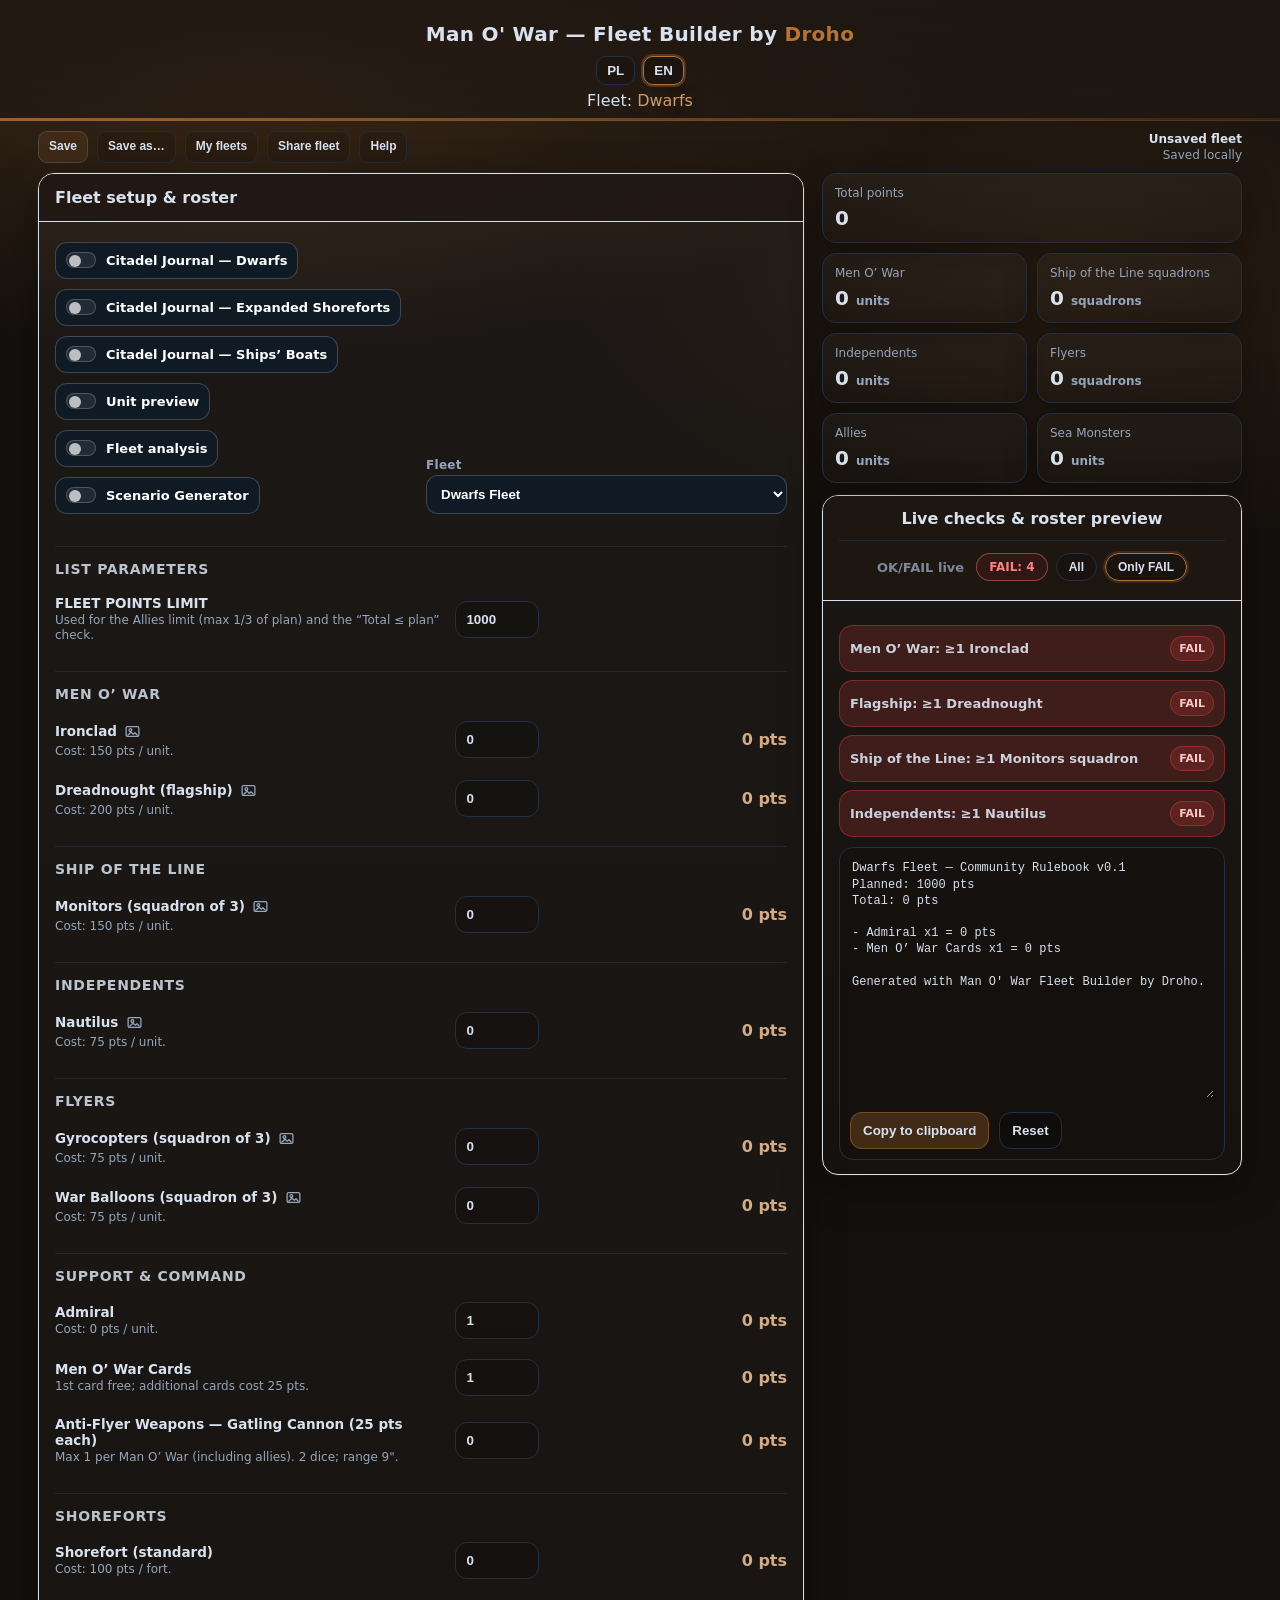
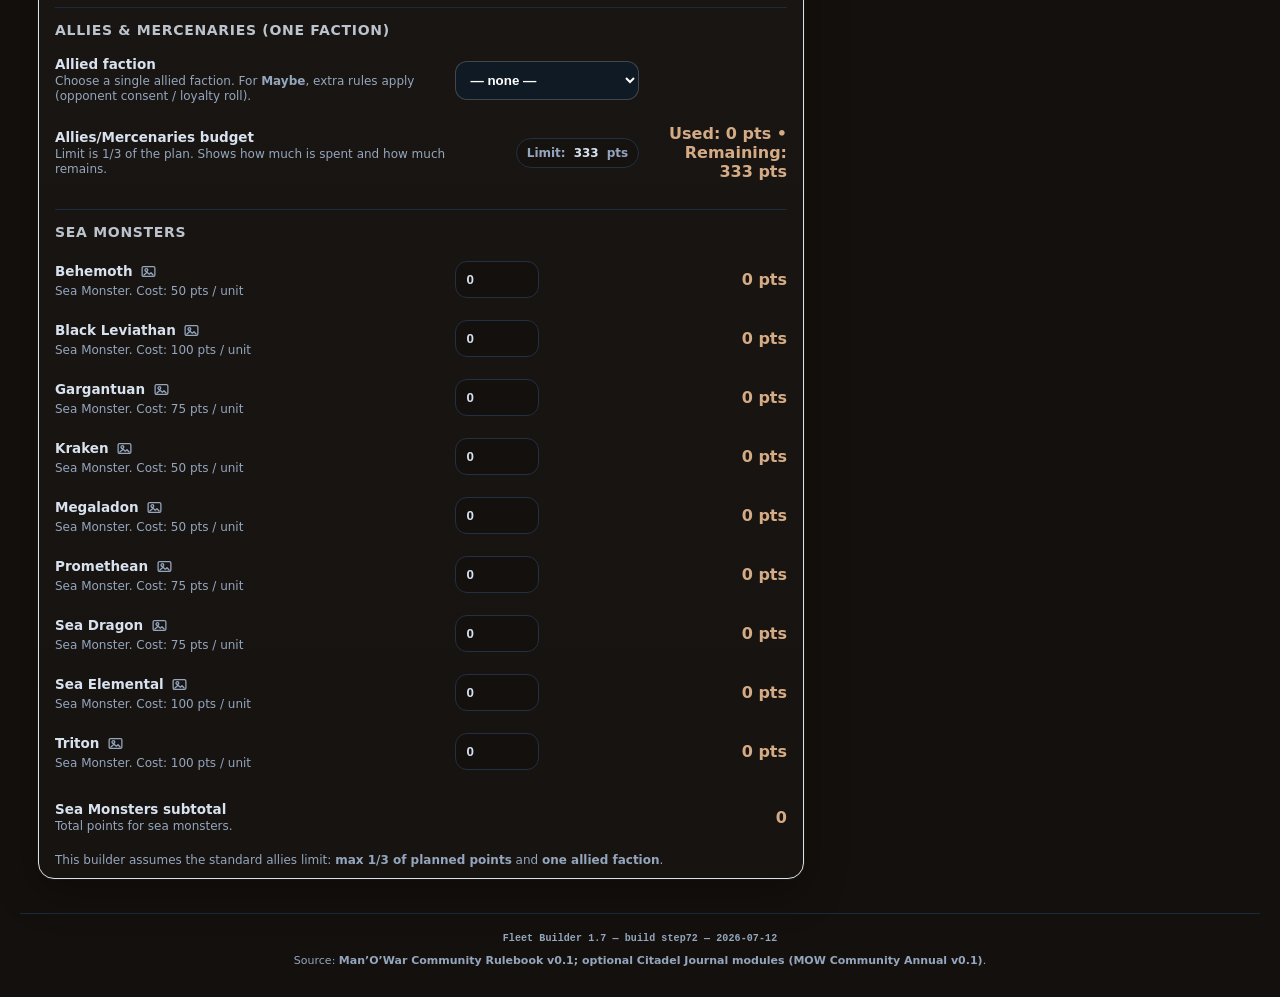
==== commit fa43141f: "Fleet Builder 1.7 — build step72 — 2026-07-12" ====
--- a/index.html
+++ b/index.html
@@ -4,8 +4,8 @@
 <head>
 <meta charset="utf-8"/>
 <meta content="width=device-width, initial-scale=1" name="viewport"/>
-<meta content="1.6" name="application-version"/>
-<meta content="step70-2026-07-11" name="build-id"/>
+<meta content="1.7" name="application-version"/>
+<meta content="step72-2026-07-12" name="build-id"/>
 <title>Man O' War — Fleet Builder</title>
 <link href="data:image/svg+xml,%3Csvg xmlns='http://www.w3.org/2000/svg' viewBox='0 0 64 64'%3E%3Ccircle cx='32' cy='10.5' r='6.5' fill='none' stroke='%235aa8ff' stroke-width='4'/%3E%3Crect x='29.5' y='16' width='5' height='30' rx='2.5' fill='%235aa8ff'/%3E%3Crect x='18' y='22' width='28' height='5' rx='2.5' fill='%235aa8ff'/%3E%3Crect x='24' y='38' width='16' height='5' rx='2.5' fill='%235aa8ff'/%3E%3Cpath fill='%235aa8ff' d='M 32 42 C 32 52, 24 56.5, 18 54 C 13.5 52, 12.5 46.5, 15.5 44.5 C 17.5 43.2, 20 44.2, 21.2 46.2 C 22.4 48.2, 21.4 50.5, 19.6 51.4 C 23.3 52.6, 27.5 49.8, 27.5 42 Z M 32 42 C 32 52, 40 56.5, 46 54 C 50.5 52, 51.5 46.5, 48.5 44.5 C 46.5 43.2, 44 44.2, 42.8 46.2 C 41.6 48.2, 42.6 50.5, 44.4 51.4 C 40.7 52.6, 36.5 49.8, 36.5 42 Z'/%3E%3Crect x='26' y='48' width='12' height='5' rx='2.5' fill='%235aa8ff'/%3E%3C/svg%3E#v3" rel="icon" type="image/svg+xml"/>
 <style>
@@ -452,20 +452,20 @@
 }
 .mowUpToggle input{ transform: translateY(1px); }
 
-#mowUnitPreviewTip .mowUpNotesList{
+.mowUnitPreviewPanel .mowUpNotesList{
   margin: .25rem 0 0 0;
   padding-left: 1rem;
   list-style: disc;
   list-style-position: outside;
 }
 
-#mowUnitPreviewTip .mowUpNotesList > li{
+.mowUnitPreviewPanel .mowUpNotesList > li{
   display: list-item;
   margin: .15rem 0;
   line-height: 1.25;
 }
 
-#mowUnitPreviewTip{
+.mowUnitPreviewPanel{
   position: fixed;
   z-index: 9999;
   min-width: 440px;
@@ -480,23 +480,23 @@
 }
 
 
-#mowUnitPreviewTip[data-open="1"]{ display:block; }
-
-#mowUnitPreviewTip .mowUpHd{
+.mowUnitPreviewPanel[data-open="1"]{ display:block; }
+
+.mowUnitPreviewPanel .mowUpHd{
   display:flex; justify-content:space-between; gap:.75rem; align-items:flex-start;
   margin-bottom:.5rem;
 }
-#mowUnitPreviewTip .mowUpTitle{
+.mowUnitPreviewPanel .mowUpTitle{
   font-weight: 700;
   line-height: 1.15;
 }
-#mowUnitPreviewTip .mowUpSub{
+.mowUnitPreviewPanel .mowUpSub{
   font-size:.85rem; color: var(--muted, #94a6bd);
   margin-top:.15rem;
   word-break: break-word;
 }
 
-#mowUnitPreviewTip .mowUpGrid{
+.mowUnitPreviewPanel .mowUpGrid{
   display:flex;
   flex-direction:column;
   gap:.35rem;
@@ -504,30 +504,30 @@
   margin:.5rem 0 .65rem;
 }
 
-#mowUnitPreviewTip .mowUpRow{
+.mowUnitPreviewPanel .mowUpRow{
   display:flex;
   align-items:baseline;
   gap:.75rem;
 }
 
 
-#mowUnitPreviewTip .mowUpLbl{
+.mowUnitPreviewPanel .mowUpLbl{
   color: var(--muted, #94a6bd);
   min-width: 140px;     /* kontroluje pozycję kolumny */
 }
 
-#mowUnitPreviewTip .mowUpVal{
+.mowUnitPreviewPanel .mowUpVal{
   min-width: 3ch;               /* kontrolowana szerokość liczby */
   text-align:right;
   font-variant-numeric: tabular-nums;
 }
 
-#mowUnitPreviewTip .mowUpMove{
+.mowUnitPreviewPanel .mowUpMove{
   margin:.25rem 0 .65rem;
   font-size:.9rem;
   color: var(--text, #d8e2ef);
 }
-#mowUnitPreviewTip .mowUpMove code{
+.mowUnitPreviewPanel .mowUpMove code{
   font-family: var(--mono, ui-monospace, SFMono-Regular, Menlo, monospace);
   background: rgba(255,255,255,.04);
   padding: .1rem .35rem;
@@ -537,47 +537,47 @@
   display:inline-block;
 }
 
-#mowUnitPreviewTip table{
+.mowUnitPreviewPanel table{
   width:100%;
   border-collapse: collapse;
   font-size:.85rem;
   margin:.35rem 0 .35rem;
 }
-#mowUnitPreviewTip th, #mowUnitPreviewTip td{
+.mowUnitPreviewPanel th, .mowUnitPreviewPanel td{
   border-top: 1px solid rgba(255,255,255,.06);
   padding: .35rem .25rem;
   vertical-align: top;
 }
-#mowUnitPreviewTip th{
+.mowUnitPreviewPanel th{
   color: var(--muted, #94a6bd);
   font-weight: 600;
   text-align:left;
 }
-#mowUnitPreviewTip .mowUpNotes{
+.mowUnitPreviewPanel .mowUpNotes{
   font-size:.85rem;
   color: var(--muted, #94a6bd);
   margin-top:.35rem;
   white-space: pre-wrap;
 }
 
-#mowUnitPreviewTip table th.col-center,
-#mowUnitPreviewTip table td.col-center{
+.mowUnitPreviewPanel table th.col-center,
+.mowUnitPreviewPanel table td.col-center{
   text-align: center !important;
 }
 
 /* --- MoW Unit Preview: fleet-colored separators (safe for dark accents) --- */
-#mowUnitPreviewTip{
+.mowUnitPreviewPanel{
   border: 1px solid var(--accent);
 }
 
 /* cienki pasek pod nagłówkiem */
-#mowUnitPreviewTip .mowUpHd{
+.mowUnitPreviewPanel .mowUpHd{
   position: relative;
   padding-bottom: .5rem;
   margin-bottom: .5rem;
 }
 
-#mowUnitPreviewTip .mowUpHd::after{
+.mowUnitPreviewPanel .mowUpHd::after{
   content:"";
   position:absolute;
   left:0;
@@ -589,7 +589,7 @@
 }
 
 /* “sekcyjne” separatory – użyjemy ich przez klasę */
-#mowUnitPreviewTip .mowUpSep{
+.mowUnitPreviewPanel .mowUpSep{
   height: 1px;
   margin: .55rem 0 .45rem 0;
   background: color-mix(in srgb, var(--accent) 35%, transparent);
@@ -599,18 +599,18 @@
 
 
 /* Better vertical alignment for inline Move */
-#mowUnitPreviewTip .mowUpInline{
+.mowUnitPreviewPanel .mowUpInline{
   display:flex;
   align-items:baseline;   /* zamiast center */
   gap:.6rem;
   flex-wrap:wrap;
 }
 
-#mowUnitPreviewTip .mowUpInline .mowUpLbl{
+.mowUnitPreviewPanel .mowUpInline .mowUpLbl{
   margin:0;
 }
 
-#mowUnitPreviewTip .mowUpMove code{
+.mowUnitPreviewPanel .mowUpMove code{
   position:relative;
   top:1px;   /* mikro-korekta optyczna */
 }
@@ -879,12 +879,12 @@
 
 /* === Weapon Notes – match Ranged table typography === */
 
-#mowUnitPreviewTip .mowUpSectionLbl{
+.mowUnitPreviewPanel .mowUpSectionLbl{
   margin-top: .5rem;
   margin-bottom: .25rem;
 }
 
-#mowUnitPreviewTip .mowUpNotesBlock{
+.mowUnitPreviewPanel .mowUpNotesBlock{
   display:flex;
   flex-direction:column;
   gap:.25rem;
@@ -892,28 +892,28 @@
   color: var(--text, #d8e2ef);      /* nie muted */
 }
 
-#mowUnitPreviewTip .mowUpNoteRow{
+.mowUnitPreviewPanel .mowUpNoteRow{
   display:flex;
   gap:.4rem;
   line-height:1.25;
 }
 
-#mowUnitPreviewTip .mowUpNoteRow b{
+.mowUnitPreviewPanel .mowUpNoteRow b{
   font-weight:600;                  /* jak th */
 }
 
 
-#mowUnitPreviewTip table.mowUpNotesTable td{
+.mowUnitPreviewPanel table.mowUpNotesTable td{
   border-top: 1px solid rgba(255,255,255,.06);  /* to samo co tabela */
   padding: .35rem .25rem;                       /* to samo co tabela */
   vertical-align: top;
 }
 
-#mowUnitPreviewTip table.mowUpNotesTable{
+.mowUnitPreviewPanel table.mowUpNotesTable{
   font-size: .85rem;
 }
 
-#mowUnitPreviewTip table.mowUpNotesTable td.wn-text{
+.mowUnitPreviewPanel table.mowUpNotesTable td.wn-text{
   color: var(--muted, #94a6bd);  /* albo var(--text) jeśli chcesz 1:1 “jak tabela” */
 }
 
@@ -1177,7 +1177,7 @@
 #sec_setup .muteline{ margin-bottom:3px; }/* było 6-8px w Twoich patchach */
 
 @media (max-width: 600px){
-  #mowUnitPreviewTip{
+  .mowUnitPreviewPanel{
     min-width: auto;                 /* zdejmij 440px */
     width: calc(100vw - 24px);       /* pełna szerokość z marginesem */
     max-width: calc(100vw - 24px);
@@ -1206,7 +1206,7 @@
 .dur-veryhigh{ color:#4fa3ff; font-weight:800; }
 
 
-/* === Custom Men O' War ship names === */
+/* === Custom ship names === */
 .mow-section-heading-tools{
   display:flex;
   align-items:center;
@@ -1256,6 +1256,18 @@
   background:rgba(255,255,255,.018);
 }
 .mow-ship-name-group h3{ margin:0 0 10px; font-size:14px; }
+.mow-ship-name-squadron{
+  margin-top:12px;
+  padding-top:10px;
+  border-top:1px solid color-mix(in srgb, var(--stroke) 82%, transparent);
+}
+.mow-ship-name-squadron-title{
+  margin-bottom:8px;
+  color:var(--text);
+  font-size:12px;
+  font-weight:800;
+  letter-spacing:.15px;
+}
 .mow-ship-name-field{ display:block; margin-top:9px; }
 .mow-ship-name-field:first-of-type{ margin-top:0; }
 .mow-ship-name-field > label{
@@ -1787,6 +1799,108 @@
   .mowSetupGroupRows[hidden]{ display:none !important; }
   .mowSetupGroupRows .mowUpToggle{ max-width:100%; }
 }
+
+
+/* === Step 72: Unit Preview inline comparison panels === */
+.mowUnitPreviewPanel{
+  position:relative !important;
+  inset:auto !important;
+  left:auto !important;
+  top:auto !important;
+  z-index:auto !important;
+  box-sizing:border-box;
+  display:block !important;
+  width:100% !important;
+  min-width:0 !important;
+  max-width:none !important;
+  margin:2px 0 12px;
+  padding:.8rem .9rem;
+  border:1px solid var(--accent);
+  border-radius:12px;
+  background:var(--bg2, #0f1722);
+  box-shadow:0 8px 24px rgba(0,0,0,.22);
+  color:var(--text, #d8e2ef);
+  overflow-x:auto;
+}
+
+.mowUnitPreviewTrigger{
+  display:inline-flex;
+  align-items:center;
+  gap:.45rem;
+  max-width:100%;
+  border-radius:7px;
+  cursor:pointer;
+  touch-action:manipulation;
+  transition:color .15s ease, background-color .15s ease;
+}
+
+.mowUnitPreviewTrigger:hover{
+  color:color-mix(in srgb, var(--accent) 68%, white);
+}
+
+.mowUnitPreviewTrigger:focus-visible{
+  outline:none;
+  box-shadow:0 0 0 3px color-mix(in srgb, var(--accent) 20%, transparent);
+}
+
+.mowUnitPreviewTrigger::after{
+  content:"";
+  flex:0 0 auto;
+  width:.48rem;
+  height:.48rem;
+  border-right:2px solid currentColor;
+  border-bottom:2px solid currentColor;
+  transform:rotate(-45deg);
+  opacity:.68;
+  transition:transform .16s ease;
+}
+
+.mowUnitPreviewTrigger[aria-expanded="true"]::after{
+  transform:rotate(45deg) translateY(-1px);
+}
+
+.mowUnitPreviewPanel .mowUpActions{
+  display:flex;
+  justify-content:flex-end;
+  margin-top:.8rem;
+  padding-top:.7rem;
+  border-top:1px solid color-mix(in srgb, var(--accent) 28%, transparent);
+}
+
+.mowUnitPreviewPanel .mowUnitPreviewClose{
+  min-height:38px;
+  padding:.45rem .85rem;
+  border:1px solid var(--stroke, #223044);
+  border-radius:10px;
+  background:rgba(255,255,255,.04);
+  color:var(--text, #d8e2ef);
+  font:inherit;
+  font-weight:700;
+  cursor:pointer;
+}
+
+.mowUnitPreviewPanel .mowUnitPreviewClose:hover{
+  background:rgba(255,255,255,.08);
+  border-color:color-mix(in srgb, var(--accent) 45%, var(--stroke));
+}
+
+.mowUnitPreviewPanel .mowUnitPreviewClose:focus-visible{
+  outline:none;
+  box-shadow:0 0 0 3px color-mix(in srgb, var(--accent) 20%, transparent);
+}
+
+@media (max-width:700px){
+  .mowUnitPreviewPanel{
+    width:100% !important;
+    max-width:100% !important;
+    margin:2px 0 10px;
+    padding:.7rem .72rem;
+  }
+  .mowUnitPreviewPanel .mowUpLbl{
+    min-width:118px;
+  }
+}
+
 </style>
 </head>
 <body>
@@ -1991,7 +2105,7 @@
 </div>
 </div>
 <footer class="mowAppFooter" role="contentinfo">
-<div aria-label="Fleet Builder version 1.6, build step70, 2026-07-11" class="mowBuildStamp" data-build-date="2026-07-11" data-build-step="70" data-version="1.6" id="mowBuildStamp" role="note">Fleet Builder 1.6 — build step70 — 2026-07-11</div>
+<div aria-label="Fleet Builder version 1.7, build step72, 2026-07-12" class="mowBuildStamp" data-build-date="2026-07-12" data-build-step="72" data-version="1.7" id="mowBuildStamp" role="note">Fleet Builder 1.7 — build step72 — 2026-07-12</div>
 <div class="mowFooterSource"><span data-i18n="source">Źródło</span>: <b data-i18n="source_body" data-i18n-html>Man’O’War Community Rulebook v0.1; opcjonalne moduły Citadel Journal (MOW Community Annual v0.1)</b>.</div>
 </footer>
 <script>
@@ -1999,7 +2113,7 @@
     window.MOW_BOOT_FLEET = "Dwarfs";
   </script>
 <script>
-/* === Embedded from mow_profiles_nofirepowerRaw.js === */
+/* === Inlined from mow_profiles_nofirepowerRaw.js === */
 /* =========================================
    Man O' War – Unit Profiles (mow_profiles.js)
    Source of truth (standard):
@@ -3357,7 +3471,7 @@
 })();
 </script>
 <script>
-/* === Embedded from mow_lang_plbase.js === */
+/* === Inlined from mow_lang_plbase.js === */
 /* mow_lang.js (PL/EN) — minimal i18n layer for Man O' War builder
  * IMPORTANT DESIGN:
  * - We DO NOT translate any existing English text into Polish.
@@ -3958,7 +4072,7 @@
 })();
 </script>
 <script>
-/* === Embedded from mow_data_bundle_fixed_merged.js === */
+/* === Inlined from mow_data_bundle_fixed_merged.js === */
 /* Auto-generated Allies Catalog (Man O' War Builder) — CLEAN */
 const ALLIES_CATALOG = {
   "Bretonnia": {
@@ -4871,7 +4985,7 @@
 
 </script>
 <script>
-/* === Embedded from mow_fleets.js === */
+/* === Inlined from mow_fleets.js === */
 /* mow_fleets.js
  * Fleet definitions used by mow_core_fixed.js
  * Add new fleets by appending a new entry to window.MOW_FLEETS.
@@ -5794,7 +5908,7 @@
 
 </script>
 <script>
-/* === Embedded from mow_fleet_patches.js === */
+/* === Inlined from mow_fleet_patches.js === */
 /* mow_fleet_patches.js
  * Combined fleet patches for Man O' War Builder
  * Generated: 2026-02-23 16:20:13
@@ -6702,7 +6816,7 @@
 
 </script>
 <script>
-/* === Embedded from mow_core_fixed.js === */
+/* === Inlined from mow_core_fixed.js === */
 /* mow_core.js
  * Core engine shared by all fleet builders (UI stays per-fleet HTML).
  * Requires:
@@ -6805,6 +6919,16 @@
   return "OTHER";
 }
 
+function modelsPerSelectionForUnit(type, id, label, explicit){
+  const value = parseInt(explicit, 10);
+  if(Number.isFinite(value) && value > 0) return value;
+  const kind = String(type || "").toUpperCase();
+  const identity = `${id || ""} ${label || ""}`.toLowerCase().replace(/[^a-z0-9]+/g, "");
+  // Death Fortress is one model even where an allies source classifies it as a squadron.
+  if(kind === "SOL" && !identity.includes("deathfortress")) return 3;
+  return 1;
+}
+
 // === Tooltip helpers (UI-only; no impact on core counting) ===
 function _normKey(s){
   return String(s||"").toLowerCase().replace(/[^a-z0-9]+/g,"").trim();
@@ -6897,10 +7021,12 @@
       const profileUnitKey = _resolveProfileUnitKey(profileFactionKey, u);
 
       row.dataset.faction = profileFactionKey;
+      row.dataset.namingFaction = String(u.faction || race || profileFactionKey);
       row.dataset.unitKey = profileUnitKey;
       row.dataset.unitName = u.name || "";
       row.dataset.kind = kind;
       row.dataset.unitType = kind;
+      row.dataset.modelsPerSelection = String(modelsPerSelectionForUnit(kind, profileUnitKey, u.name, u.modelsPerSelection));
       const ukey = (u.key || u.id || u.name || "unit");
       const uid = `ally_${race}_${ukey}`.replace(/[^a-zA-Z0-9_]/g,"_");
       row.dataset.uid = uid;
@@ -7277,12 +7403,24 @@
     }
   }
 
-  const isNameableShip = String(u.type || "").toUpperCase() === "MOW" || String(u.id || "") === "pf_sorcerer";
+  const unitType = String(u.type || "").toUpperCase();
+  const isNameableShip = ["MOW","SOL","INDEP"].includes(unitType) || String(u.id || "") === "pf_sorcerer";
+  const modelsPerSelection = modelsPerSelectionForUnit(unitType, u.id, label, u.modelsPerSelection);
+  const modelCount = n * modelsPerSelection;
   const customNames = (isNameableShip && window.MOW_SHIP_NAMES && typeof window.MOW_SHIP_NAMES.getNames === "function")
-    ? window.MOW_SHIP_NAMES.getNames(u.id, fleetKey).slice(0, n)
+    ? window.MOW_SHIP_NAMES.getNames(u.id, fleetKey).slice(0, modelCount)
     : [];
   const hasCustomNames = customNames.some(name => String(name || "").trim());
-  if(hasCustomNames){
+  if(hasCustomNames && modelsPerSelection > 1){
+    lines.push(`- ${label} x${n} = ${base.pts[u.id]} pts`);
+    for(let squadronIndex=0; squadronIndex<n; squadronIndex++){
+      const offset = squadronIndex * modelsPerSelection;
+      const squadronNames = customNames.slice(offset, offset + modelsPerSelection).map(value => String(value || "").trim()).filter(Boolean);
+      if(squadronNames.length){
+        lines.push(`  ${tr("Eskadra", "Squadron")} ${squadronIndex + 1}: ${squadronNames.join(" · ")}`);
+      }
+    }
+  }else if(hasCustomNames){
     const perUnit = Number(u.cost || 0) || Math.round(Number(base.pts[u.id] || 0) / Math.max(1, n));
     const shipLabel = String(u.id || "") === "pf_sorcerer"
       ? "Bane Tower of Tzeentch (incl. Chaos Sorcerer)"
@@ -7316,10 +7454,21 @@
         if(qty<=0) return;
         const type = String(r.dataset.unitType || "").toUpperCase();
         const isBaneTower = String(name).toLowerCase().includes("bane tower of tzeentch");
-        const customNames = ((type === "MOW" || isBaneTower) && window.MOW_SHIP_NAMES && typeof window.MOW_SHIP_NAMES.getNames === "function")
-          ? window.MOW_SHIP_NAMES.getNames(uid, fleetKey).slice(0, qty)
+        const isNameableShip = ["MOW","SOL","INDEP"].includes(type) || isBaneTower;
+        const modelsPerSelection = modelsPerSelectionForUnit(type, uid, name, r.dataset.modelsPerSelection);
+        const customNames = (isNameableShip && window.MOW_SHIP_NAMES && typeof window.MOW_SHIP_NAMES.getNames === "function")
+          ? window.MOW_SHIP_NAMES.getNames(uid, fleetKey).slice(0, qty * modelsPerSelection)
           : [];
-        if(customNames.some(value => String(value || "").trim())){
+        if(customNames.some(value => String(value || "").trim()) && modelsPerSelection > 1){
+          allyLines.push(`  - ${name} x${qty} = ${qty*per} pts`);
+          for(let squadronIndex=0; squadronIndex<qty; squadronIndex++){
+            const offset = squadronIndex * modelsPerSelection;
+            const squadronNames = customNames.slice(offset, offset + modelsPerSelection).map(value => String(value || "").trim()).filter(Boolean);
+            if(squadronNames.length){
+              allyLines.push(`    ${tr("Eskadra", "Squadron")} ${squadronIndex + 1}: ${squadronNames.join(" · ")}`);
+            }
+          }
+        }else if(customNames.some(value => String(value || "").trim())){
           for(let i=0; i<qty; i++){
             const customName = String(customNames[i] || "").trim();
             const displayLabel = customName ? `${customName} — ${name}` : name;
@@ -7395,14 +7544,13 @@
     row.dataset.unitKey = unitKey;
     row.dataset.unitName = u.label || u.name || u.id || unitKey;
     row.dataset.unitType = u.type || "";
+    row.dataset.modelsPerSelection = String(modelsPerSelectionForUnit(u.type, u.id, u.label || u.name, u.modelsPerSelection));
 
     // Image search links are mounted after the row has complete unit metadata.
     if(window.MOW_IMAGE_SEARCH && typeof window.MOW_IMAGE_SEARCH.attach === "function") {
       window.MOW_IMAGE_SEARCH.attach(row);
     }
 
-    // dostępność: pozwala focusować cały wiersz (tooltip na focus działa)
-    if(!row.hasAttribute("tabindex")) row.tabIndex = 0;
   }
   // === /Unit Preview hook ===
 
@@ -7462,7 +7610,7 @@
 
 </script>
 <script>
-/* === Embedded from mow_fleet_analysis.js === */
+/* === Inlined from mow_fleet_analysis.js === */
 /* mow_fleet_analysis.js
  * Lightweight fleet analysis panel.
  * - Does NOT change core logic.
@@ -8836,7 +8984,7 @@
 
 </script>
   <script>
-/* === Embedded from mow_fleet_conclusions_rules.js === */
+/* === Inlined from mow_fleet_conclusions_rules.js === */
 (function(){
   // Fleet conclusions rules (authoritative)
   // Each rule: {id, category, tone, text, when(ctx)->bool}
@@ -8970,7 +9118,7 @@
 })();
 </script>
 <script>
-/* === Embedded from mow_theme.js === */
+/* === Inlined from mow_theme.js === */
 // mow_theme.js (STRONGER THEMES + DISTINCT BACKGROUNDS)
 
 (function(){
@@ -9105,7 +9253,7 @@
 
 </script>
 <script>
-/* === Embedded from mow_scenarios.js === */
+/* === Inlined from mow_scenarios.js === */
 /* mow_scenarios.js
    Addon-only Scenario Generator for Man O' War builder
    - no dependencies on mow_core_fixed.js
@@ -9897,7 +10045,7 @@
 })();
 </script>
 <script>
-/* === Embedded from mow_firepower2_patch_from_csv.js === */
+/* === Inlined from mow_firepower2_patch_from_csv.js === */
 /* Auto-generated firepower2 patch from mow_firepower2_global.csv */
 /* Adds per-mount notes: mount.notes (CSV 'notes'/'mount_note') */
 (function(){
@@ -10157,18 +10305,20 @@
 })();
 </script>
 <script>
-/* === Embedded from mow_unit_preview.js === */
+/* === Inlined from mow_unit_preview.js === */
 /* =========================================
-   MoW Unit Preview (MVP tooltip) — patch module
+   MoW Unit Preview — independent inline panels
+   - Click a unit name to expand/collapse its panel
+   - Multiple unit panels may stay open for comparison
    - No deps, no core refactor
    - Reads: window.MOW_PROFILES + unit.firepower2 (if present)
    ========================================= */
 (function(){
   const state = {
     enabled: false,
-    open: false,
-    currentEl: null,
-    currentKey: null, // "Faction::unitKey"
+    openKeys: new Set(),
+    refreshTimer: null,
+    observer: null
   };
 
   function $(sel, root=document){ return root.querySelector(sel); }
@@ -10394,25 +10544,20 @@
   return null;
 }
 
-  // ---- Tooltip DOM ----
-  function ensureTooltip(){
-    let tip = $("#mowUnitPreviewTip");
-    if(tip) return tip;
-
-    tip = document.createElement("div");
-    tip.id = "mowUnitPreviewTip";
-    tip.setAttribute("role", "tooltip");
-    tip.setAttribute("aria-hidden", "true");
-    tip.setAttribute("data-open", "0");
-    tip.tabIndex = -1;
-
-    document.body.appendChild(tip);
-    return tip;
-  }
-
+  // ---- Inline panel DOM and controls ----
   function getUnitPreviewLabel(){
     const isEN = !!(window.MOW_I18N && window.MOW_I18N.getLang && window.MOW_I18N.getLang() === "en");
     return isEN ? "Unit preview" : "Podgląd jednostki";
+  }
+
+  function getCloseLabel(){
+    const isEN = !!(window.MOW_I18N && window.MOW_I18N.getLang && window.MOW_I18N.getLang() === "en");
+    return isEN ? "Close" : "Zamknij";
+  }
+
+  function getOpenHint(){
+    const isEN = !!(window.MOW_I18N && window.MOW_I18N.getLang && window.MOW_I18N.getLang() === "en");
+    return isEN ? "Click to open unit preview" : "Kliknij, aby otworzyć podgląd jednostki";
   }
 
   function refreshToggleLabel(){
@@ -10427,14 +10572,14 @@
 
   function mountToggle(){
     // Try common containers; fall back to body top.
-	const candidates = [
-	  "#mowUpToggleHost",
-	  "#topbar", ".topbar",
-	  "#toolbar", ".toolbar",
-	  "#header", "header",
-	  "#appHeader", ".appHeader",
-	  "#controls", ".controls"
-	];
+    const candidates = [
+      "#mowUpToggleHost",
+      "#topbar", ".topbar",
+      "#toolbar", ".toolbar",
+      "#header", "header",
+      "#appHeader", ".appHeader",
+      "#controls", ".controls"
+    ];
     let host = null;
     for(const sel of candidates){
       host = $(sel);
@@ -10451,14 +10596,14 @@
     const wrap = document.createElement("label");
     wrap.id = "mowUpToggleWrap";
     wrap.className = "mowUpToggle";
-	const unitPreviewLabel = getUnitPreviewLabel();
-	wrap.innerHTML = `
-	  <label class="mowUpSwitch">
-		<input type="checkbox" id="mowUpToggle" aria-label="${unitPreviewLabel}" />
-		<span class="mowUpSlider"></span>
-	  </label>
-	  <span class="mowUpSwitchLabel">${unitPreviewLabel}</span>
-	`;
+    const unitPreviewLabel = getUnitPreviewLabel();
+    wrap.innerHTML = `
+      <label class="mowUpSwitch">
+        <input type="checkbox" id="mowUpToggle" aria-label="${unitPreviewLabel}" />
+        <span class="mowUpSlider"></span>
+      </label>
+      <span class="mowUpSwitchLabel">${unitPreviewLabel}</span>
+    `;
 
     // Insert near start (safe)
     if(host === document.body){
@@ -10468,7 +10613,6 @@
       wrap.style.zIndex = "9998";
       wrap.style.backdropFilter = "blur(6px)";
     } else {
-      // inline in header/toolbar
       wrap.style.marginLeft = ".5rem";
     }
 
@@ -10477,8 +10621,88 @@
     const cb = $("#mowUpToggle", wrap);
     cb.addEventListener("change", () => {
       state.enabled = !!cb.checked;
-      if(!state.enabled) closeTip();
+      document.body.classList.toggle("mow-unit-preview-enabled", state.enabled);
+      if(!state.enabled) closeAllPanels();
+      refreshPreviewTargets();
     });
+  }
+
+  function getRowTitle(row){
+    return row?.querySelector?.(".title") || null;
+  }
+
+  function rowPreviewKey(row){
+    const faction = row?.dataset?.faction || "";
+    const unitKey = row?.dataset?.unitKey || "";
+    const scope = row?.closest?.(".section")?.id || row?.parentElement?.id || "units";
+    return `${faction}::${scope}::${unitKey}`;
+  }
+
+  function hashText(text){
+    let h = 2166136261;
+    const value = String(text || "");
+    for(let i = 0; i < value.length; i++){
+      h ^= value.charCodeAt(i);
+      h = Math.imul(h, 16777619);
+    }
+    return (h >>> 0).toString(36);
+  }
+
+  function triggerIdForRow(row){
+    return `mowUnitPreviewTrigger_${hashText(rowPreviewKey(row))}`;
+  }
+
+  function panelIdForRow(row){
+    return `mowUnitPreviewPanel_${hashText(rowPreviewKey(row))}`;
+  }
+
+  function resolveRowUnit(row){
+    const faction = row?.dataset?.faction;
+    const unitKey = row?.dataset?.unitKey;
+    if(!faction || !unitKey) return null;
+    return resolveUnit(faction, unitKey, row?.dataset?.unitName);
+  }
+
+  function findPanelForRow(row){
+    if(!row || !row.parentElement) return null;
+    const key = rowPreviewKey(row);
+    for(const el of row.parentElement.children){
+      if(el?.classList?.contains("mowUnitPreviewPanel") && el.dataset.previewKey === key) return el;
+    }
+    return null;
+  }
+
+  function setTriggerState(row, isOpen){
+    const title = getRowTitle(row);
+    if(!title) return;
+    title.setAttribute("aria-expanded", isOpen ? "true" : "false");
+    if(isOpen){
+      title.setAttribute("aria-controls", panelIdForRow(row));
+    } else {
+      title.removeAttribute("aria-controls");
+    }
+  }
+
+  function makeTitleInteractive(row, available){
+    const title = getRowTitle(row);
+    if(!title) return;
+
+    if(state.enabled && available){
+      title.classList.add("mowUnitPreviewTrigger");
+      title.setAttribute("role", "button");
+      title.setAttribute("tabindex", "0");
+      title.setAttribute("aria-expanded", state.openKeys.has(rowPreviewKey(row)) ? "true" : "false");
+      title.setAttribute("data-mow-preview-hint", getOpenHint());
+      title.id = triggerIdForRow(row);
+    } else {
+      title.classList.remove("mowUnitPreviewTrigger");
+      title.removeAttribute("role");
+      title.removeAttribute("tabindex");
+      title.removeAttribute("aria-expanded");
+      title.removeAttribute("aria-controls");
+      title.removeAttribute("data-mow-preview-hint");
+      if(title.id && title.id.startsWith("mowUnitPreviewTrigger_")) title.removeAttribute("id");
+    }
   }
 
 	function capitalize(s){
@@ -10795,184 +11019,232 @@
       .replaceAll("'","&#039;");
   }
 
-  function positionTip(tip, anchorEl){
-    const r = anchorEl.getBoundingClientRect();
-    const pad = 10;
-
-    // initial: below-left of row
-    let x = r.left + pad;
-    let y = r.bottom + pad;
-
-    // measure
-    tip.style.left = "0px";
-    tip.style.top = "0px";
-    tip.style.maxWidth = "min(520px, calc(100vw - 24px))";
-    tip.style.visibility = "hidden";
-    tip.setAttribute("data-open","1");
-    const tr = tip.getBoundingClientRect();
-    tip.style.visibility = "";
-
-    // clamp horizontally
-    const maxX = window.innerWidth - tr.width - 12;
-    x = Math.max(12, Math.min(x, maxX));
-
-    // if would overflow bottom, place above
-    if(y + tr.height > window.innerHeight - 12){
-      y = r.top - tr.height - pad;
-      if(y < 12) y = 12;
-    }
-
-    tip.style.left = `${Math.round(x)}px`;
-    tip.style.top = `${Math.round(y)}px`;
-  }
-
-  function openTipForRow(rowEl){
-    if(!state.enabled) return;
-
-    const faction = rowEl?.dataset?.faction;
-    const unitKey = rowEl?.dataset?.unitKey;
-    if(!faction || !unitKey) return;
-
-    const unitName = rowEl?.dataset?.unitName;
-
-    const unit = resolveUnit(faction, unitKey, unitName);
-    if(!unit) return;
-
-    const key = `${faction}::${unitKey}`;
-    const tip = ensureTooltip();
-
-    if(state.open && state.currentKey === key && state.currentEl === rowEl){
-      // already open on same row, just reposition
-      positionTip(tip, rowEl);
-      return;
-    }
-
-    tip.innerHTML = renderTipHTML(faction, unitKey, unit);
-    tip.setAttribute("aria-hidden","false");
-    tip.setAttribute("data-open","1");
-
-    state.open = true;
-    state.currentEl = rowEl;
-    state.currentKey = key;
-
-    positionTip(tip, rowEl);
-  }
-
-  function closeTip(){
-    const tip = $("#mowUnitPreviewTip");
-    if(!tip) return;
-    tip.setAttribute("aria-hidden","true");
-    tip.setAttribute("data-open","0");
-    state.open = false;
-    state.currentEl = null;
-    state.currentKey = null;
-  }
-
-  function findRowFromEventTarget(t){
-    if(!t) return null;
-    if(t.closest?.(".mow-image-search-link")) return null;
-    // Two safe selectors:
-    // 1) explicit .mow-plan-row wrapper
-    // 2) any element carrying both data-faction and data-unit-key
-    return t.closest?.(".mow-plan-row,[data-faction][data-unit-key]") || null;
+  function panelFooterHTML(){
+    return `
+      <div class="mowUpActions">
+        <button type="button" class="mowUnitPreviewClose">${escapeHtml(getCloseLabel())}</button>
+      </div>
+    `;
+  }
+
+  function openPanelForRow(row){
+    if(!state.enabled || !row) return false;
+
+    const faction = row?.dataset?.faction;
+    const unitKey = row?.dataset?.unitKey;
+    if(!faction || !unitKey) return false;
+
+    const unit = resolveRowUnit(row);
+    if(!unit) return false;
+
+    const key = rowPreviewKey(row);
+    let panel = findPanelForRow(row);
+    if(!panel){
+      panel = document.createElement("div");
+      panel.className = "mowUnitPreviewPanel";
+      panel.dataset.previewKey = key;
+      panel.id = panelIdForRow(row);
+      panel.setAttribute("role", "region");
+      panel.setAttribute("aria-labelledby", triggerIdForRow(row));
+      row.insertAdjacentElement("afterend", panel);
+    }
+
+    panel.innerHTML = renderTipHTML(faction, unitKey, unit) + panelFooterHTML();
+    panel.hidden = false;
+    panel.setAttribute("data-open", "1");
+
+    state.openKeys.add(key);
+    setTriggerState(row, true);
+    return true;
+  }
+
+  function closePanelForRow(row, focusTrigger=false){
+    if(!row) return;
+    const key = rowPreviewKey(row);
+    const panel = findPanelForRow(row);
+    if(panel) panel.remove();
+    state.openKeys.delete(key);
+    setTriggerState(row, false);
+
+    if(focusTrigger){
+      const title = getRowTitle(row);
+      if(title && typeof title.focus === "function") title.focus();
+    }
+  }
+
+  function closeAllPanels(){
+    document.querySelectorAll(".mowUnitPreviewPanel").forEach(panel => panel.remove());
+    state.openKeys.clear();
+    document.querySelectorAll(".mow-plan-row[data-faction][data-unit-key]").forEach(row => setTriggerState(row, false));
+  }
+
+  function togglePanelForRow(row){
+    const key = rowPreviewKey(row);
+    if(state.openKeys.has(key) || findPanelForRow(row)){
+      closePanelForRow(row);
+    } else {
+      openPanelForRow(row);
+    }
+  }
+
+  function refreshOpenPanels(){
+    const seen = new Set();
+    document.querySelectorAll(".mow-plan-row[data-faction][data-unit-key]").forEach(row => {
+      const key = rowPreviewKey(row);
+      seen.add(key);
+      if(!state.openKeys.has(key)) return;
+
+      const unit = resolveRowUnit(row);
+      if(!unit){
+        state.openKeys.delete(key);
+        const panel = findPanelForRow(row);
+        if(panel) panel.remove();
+        return;
+      }
+
+      let panel = findPanelForRow(row);
+      if(!panel){
+        openPanelForRow(row);
+        return;
+      }
+
+      panel.innerHTML = renderTipHTML(row.dataset.faction, row.dataset.unitKey, unit) + panelFooterHTML();
+      panel.setAttribute("aria-labelledby", triggerIdForRow(row));
+      setTriggerState(row, true);
+    });
+
+    for(const key of Array.from(state.openKeys)){
+      if(!seen.has(key)) state.openKeys.delete(key);
+    }
+  }
+
+  function refreshPreviewTargets(){
+    const rows = document.querySelectorAll(".mow-plan-row[data-faction][data-unit-key]");
+    const present = new Set();
+
+    rows.forEach(row => {
+      const key = rowPreviewKey(row);
+      present.add(key);
+      const available = !!resolveRowUnit(row);
+      makeTitleInteractive(row, available);
+
+      if(state.enabled && available && state.openKeys.has(key) && !findPanelForRow(row)){
+        openPanelForRow(row);
+      }
+      if((!state.enabled || !available) && findPanelForRow(row)){
+        closePanelForRow(row);
+      }
+    });
+
+    for(const key of Array.from(state.openKeys)){
+      if(!present.has(key)) state.openKeys.delete(key);
+    }
+  }
+
+  function scheduleRefresh(){
+    if(state.refreshTimer) clearTimeout(state.refreshTimer);
+    state.refreshTimer = setTimeout(() => {
+      state.refreshTimer = null;
+      refreshPreviewTargets();
+    }, 0);
+  }
+
+  function rowFromTitleTarget(target){
+    if(!target || target.closest?.(".mow-image-search-link")) return null;
+    const title = target.closest?.(".title");
+    if(!title) return null;
+    return title.closest?.(".mow-plan-row[data-faction][data-unit-key]") || null;
+  }
+
+  function rowFromPanel(panel){
+    if(!panel) return null;
+    const key = panel.dataset.previewKey;
+    const prev = panel.previousElementSibling;
+    if(prev?.classList?.contains("mow-plan-row") && rowPreviewKey(prev) === key) return prev;
+
+    for(const row of document.querySelectorAll(".mow-plan-row[data-faction][data-unit-key]")){
+      if(rowPreviewKey(row) === key) return row;
+    }
+    return null;
   }
 
   // ---- Events (delegation) ----
   function bindEvents(){
-    // Hover desktop
-    document.addEventListener("mouseover", (e) => {
+    document.addEventListener("click", (e) => {
+      const closeBtn = e.target.closest?.(".mowUnitPreviewClose");
+      if(closeBtn){
+        const panel = closeBtn.closest(".mowUnitPreviewPanel");
+        const row = rowFromPanel(panel);
+        if(row) closePanelForRow(row, true);
+        return;
+      }
+
       if(!state.enabled) return;
-      const row = findRowFromEventTarget(e.target);
+      const row = rowFromTitleTarget(e.target);
       if(!row) return;
-      openTipForRow(row);
-    }, { passive:true });
-
-    document.addEventListener("mouseout", (e) => {
-      if(!state.enabled) return;
-      const tip = $("#mowUnitPreviewTip");
-      if(!tip || !state.open) return;
-
-      const to = e.relatedTarget;
-      // if moving into tooltip itself, do not close
-      if(to && (to === tip || tip.contains(to))) return;
-
-      const fromRow = findRowFromEventTarget(e.target);
-      // if leaving current row (and not going into another row), close
-      if(fromRow && fromRow === state.currentEl){
-        closeTip();
-      }
-    }, { passive:true });
-
-    // Focus accessibility
-    document.addEventListener("focusin", (e) => {
-      if(!state.enabled) return;
-      const row = findRowFromEventTarget(e.target);
-      if(!row) return;
-      openTipForRow(row);
+      if(!resolveRowUnit(row)) return;
+      e.preventDefault();
+      togglePanelForRow(row);
     });
 
     document.addEventListener("keydown", (e) => {
       if(!state.enabled) return;
+
+      if(e.key === "Enter" || e.key === " "){
+        const row = rowFromTitleTarget(e.target);
+        if(!row || !resolveRowUnit(row)) return;
+        e.preventDefault();
+        togglePanelForRow(row);
+        return;
+      }
+
       if(e.key === "Escape"){
-        closeTip();
+        const panel = e.target.closest?.(".mowUnitPreviewPanel");
+        if(panel){
+          const row = rowFromPanel(panel);
+          if(row) closePanelForRow(row, true);
+          return;
+        }
+
+        const row = e.target.closest?.(".mow-plan-row[data-faction][data-unit-key]");
+        if(row && state.openKeys.has(rowPreviewKey(row))){
+          closePanelForRow(row);
+        }
       }
     });
-
-    // Mobile tap / click: toggle tooltip on row
-    document.addEventListener("click", (e) => {
-      if(!state.enabled) return;
-      const row = findRowFromEventTarget(e.target);
-      const tip = $("#mowUnitPreviewTip");
-
-      // click outside closes
-      if(!row){
-        if(tip && state.open && !(tip.contains(e.target))) closeTip();
-        return;
-      }
-
-      // if click inside tooltip, ignore (do not toggle)
-      if(tip && tip.contains(e.target)) return;
-
-      const faction = row.dataset?.faction;
-      const unitKey = row.dataset?.unitKey;
-      if(!faction || !unitKey) return;
-
-      const key = `${faction}::${unitKey}`;
-      if(state.open && state.currentKey === key){
-        closeTip();
-      } else {
-        openTipForRow(row);
-      }
+  }
+
+  function observeDynamicRows(){
+    if(state.observer || !window.MutationObserver) return;
+    state.observer = new MutationObserver((mutations) => {
+      const relevant = mutations.some(m => {
+        if(m.target?.closest?.(".mowUnitPreviewPanel")) return false;
+        const nodes = [...m.addedNodes, ...m.removedNodes];
+        if(nodes.length && nodes.every(n => n.nodeType === 1 && n.classList?.contains("mowUnitPreviewPanel"))) return false;
+        return true;
+      });
+      if(relevant) scheduleRefresh();
     });
-    
-    // reposition on scroll/resize if open
-    window.addEventListener("scroll", () => {
-      if(!state.enabled || !state.open || !state.currentEl) return;
-      const tip = $("#mowUnitPreviewTip");
-      if(!tip) return;
-      positionTip(tip, state.currentEl);
-    }, { passive:true });
-
-    window.addEventListener("resize", () => {
-      if(!state.enabled || !state.open || !state.currentEl) return;
-      const tip = $("#mowUnitPreviewTip");
-      if(!tip) return;
-      positionTip(tip, state.currentEl);
-    }, { passive:true });
+    state.observer.observe(document.body, { childList:true, subtree:true });
   }
 
   function init(){
     mountToggle();
-    ensureTooltip();
     bindEvents();
+    observeDynamicRows();
+    refreshPreviewTargets();
     ["langPL","langEN"].forEach(id=>{
       const el = document.getElementById(id);
       if(el && !el.__mowUpLangBound){
-        el.addEventListener("click", ()=> setTimeout(refreshToggleLabel, 0));
+        el.addEventListener("click", ()=> setTimeout(() => {
+          refreshToggleLabel();
+          refreshPreviewTargets();
+          refreshOpenPanels();
+        }, 0));
         el.__mowUpLangBound = true;
       }
     });
-    console.log("[MoW Unit Preview] Ready");
+    console.log("[MoW Unit Preview] Inline panels ready");
   }
 
   if(document.readyState === "loading"){
@@ -10983,7 +11255,7 @@
 })();
 </script>
 <script>
-/* === Embedded from mow_image_search.js === */
+/* === Inlined from mow_image_search.js === */
 /* mow_image_search.js
  * Adds a compact Google Images search link to physical unit rows.
  * No images are hosted by the builder; each link opens a targeted search in a new tab.
@@ -11276,7 +11548,7 @@
 
 </script>
 <script>
-/* === Embedded from mow_ship_name_tables.js === */
+/* === Inlined from mow_ship_name_tables.js === */
 /* Auto-generated wrapper for mow_ship_name_generator_tables_v14.json.
    Source of truth: mow_ship_name_generator_tables_v14.json
    Embedded in the standalone build so the generator works fully offline. */
@@ -11295,7 +11567,7 @@
     "allow_x_of_y": false,
     "allow_numbers": false,
     "avoid_duplicates_within_current_fleet": true,
-    "generation_scope": "Men O' War ship names modal only"
+    "generation_scope": "Nameable ship models in the ship names editor"
   },
   "factions": {
     "Dwarfs": {
@@ -15083,7 +15355,11 @@
           "Nurgle Plagueship": "nurgle",
           "Slaanesh Hellship": "slaanesh",
           "Tzeentch Great Winged Terror": "tzeentch",
-          "Bane Tower of Tzeentch": "tzeentch"
+          "Bane Tower of Tzeentch": "tzeentch",
+          "Ironsharks": "khorne",
+          "Plaguecrushers": "nurgle",
+          "Hellrammers": "slaanesh",
+          "Hellslicers": "slaanesh"
         }
       },
       "profiles": {
@@ -16622,7 +16898,7 @@
 
 </script>
 <script>
-/* === Embedded from mow_ship_name_generator.js === */
+/* === Inlined from mow_ship_name_generator.js === */
 /* =========================================
    Man O' War lore-based ship-name generator
    - consumes window.MOW_SHIP_NAME_TABLES
@@ -16716,7 +16992,24 @@
     if(combined.includes("bloodship")) return "Khorne Bloodship";
     if(combined.includes("hellship")) return "Slaanesh Hellship";
     if(combined.includes("plagueship")) return "Nurgle Plagueship";
+    if(combined.includes("ironshark")) return "Ironsharks";
+    if(combined.includes("plaguecrusher")) return "Plaguecrushers";
+    if(combined.includes("hellrammer")) return "Hellrammers";
+    if(combined.includes("hellslicer")) return "Hellslicers";
+    if(combined.includes("death galley") || combined.includes("deathgall")) return "Deathgalleys";
     return text(context && context.unitName);
+  }
+
+  function chaosProfileFromContext(context){
+    const value = norm([
+      context && context.chaosVariant,
+      context && context.faction
+    ].filter(Boolean).join(" "));
+    if(value.includes("khorne")) return "khorne";
+    if(value.includes("slaanesh")) return "slaanesh";
+    if(value.includes("tzeentch")) return "tzeentch";
+    if(value.includes("nurgle")) return "nurgle";
+    return "";
   }
 
   function resolveUndeadProfile(factionDef, context){
@@ -16740,7 +17033,10 @@
 
     if(factionName === "Chaos"){
       const canonicalUnit = canonicalChaosUnit(context || {});
-      const profileId = text(factionDef.selection_logic && factionDef.selection_logic.by_unit && factionDef.selection_logic.by_unit[canonicalUnit]);
+      let profileId = text(factionDef.selection_logic && factionDef.selection_logic.by_unit && factionDef.selection_logic.by_unit[canonicalUnit]);
+      // Deathgalleys serve every patron-specific fleet. In a mixed Plaguefleet or
+      // as generic Chaos allies they deliberately have no automatic patron table.
+      if(!profileId && canonicalUnit === "Deathgalleys") profileId = chaosProfileFromContext(context || {});
       const profile = profileId && factionDef.profiles && factionDef.profiles[profileId];
       if(!profile) return null;
       return {
@@ -16914,11 +17210,13 @@
 
 </script>
 <script>
-/* === Embedded from mow_ship_names.js === */
+/* === Inlined from mow_ship_names.js === */
 /* =========================================
-   Man O' War custom ship names
-   - optional names for individual Men O' War models
-   - includes allied Men O' War and the Bane Tower of Tzeentch
+   Custom ship names
+   - optional names for individual Men O' War, Ship of the Line
+     and Independent vessel models
+   - includes allied ships and the Bane Tower of Tzeentch
+   - Ship of the Line selections expand to their three physical models
    - lore-based random generation uses the actual ship faction/patron
    - desktop uses a modal; mobile uses an inline editor to avoid
      Android soft-keyboard focus loss inside fixed overlays
@@ -16936,14 +17234,16 @@
   const TEXT = {
     pl: {
       button: "Nazwy okrętów",
-      title: "Nazwy okrętów Men O’ War",
-      hint: "Nadaj własne nazwy albo wylosuj je z tabel dopasowanych do frakcji i konkretnego okrętu. Oficjalna nazwa jednostki pozostanie widoczna w rozpisce.",
+      title: "Nazwy okrętów",
+      hint: "Nadaj własne nazwy poszczególnym okrętom Men O’ War, okrętom liniowym i jednostkom niezależnym albo wylosuj je z tabel dopasowanych do frakcji i konkretnego okrętu. Oficjalna nazwa jednostki pozostanie widoczna w rozpisce.",
       done: "Gotowe",
       close: "Zamknij",
-      empty: "Najpierw dodaj co najmniej jeden okręt Men O’ War albo Bane Tower do floty.",
+      empty: "Najpierw dodaj do floty co najmniej jeden okręt możliwy do nazwania.",
       placeholder: "Własna nazwa okrętu",
       nameLabel: "Nazwa",
       shipNumber: "Okręt {n}",
+      squadronNumber: "Eskadra {n}",
+      squadronSummary: "Eskadra {n}: {names}",
       aria: "Edytuj nazwy okrętów",
       generate: "Losuj",
       generateAria: "Wylosuj nazwę dla: {ship}",
@@ -16954,14 +17254,16 @@
     },
     en: {
       button: "Ship names",
-      title: "Men O’ War ship names",
-      hint: "Enter custom names or generate lore-based names matched to the faction and actual ship. The official unit name will remain visible in the roster.",
+      title: "Ship names",
+      hint: "Enter custom names for individual Men O’ War, Ships of the Line and Independent vessels, or generate lore-based names matched to the faction and actual ship. The official unit name will remain visible in the roster.",
       done: "Done",
       close: "Close",
-      empty: "Add at least one Men O’ War ship or Bane Tower to the fleet first.",
+      empty: "Add at least one nameable ship to the fleet first.",
       placeholder: "Custom ship name",
       nameLabel: "Name",
       shipNumber: "Ship {n}",
+      squadronNumber: "Squadron {n}",
+      squadronSummary: "Squadron {n}: {names}",
       aria: "Edit ship names",
       generate: "Generate",
       generateAria: "Generate a name for: {ship}",
@@ -16986,6 +17288,10 @@
     if(!el) return "";
     const selected = el.selectedOptions && el.selectedOptions[0] ? el.selectedOptions[0].textContent : "";
     return String(selected || el.value || "").trim();
+  }
+  function currentChaosVariant(){
+    const el = document.getElementById("chaosVariantSelect");
+    return String(el && el.value ? el.value : "").trim().toLowerCase();
   }
   function isMobileEditor(){
     try{ return !!(window.matchMedia && window.matchMedia("(max-width: 700px)").matches); }
@@ -17054,8 +17360,10 @@
     return String(row?.querySelector(".title")?.textContent || row?.dataset?.unitName || rowUnitId(row)).trim();
   }
   function rowFaction(row){
-    if(row && row.closest && row.closest("#allyMiniBuilder")) return String(row.dataset.faction || selectedAllyFaction() || "");
-    return String(row?.dataset?.faction || currentFleet());
+    if(row && row.closest && row.closest("#allyMiniBuilder")){
+      return String(row.dataset.namingFaction || row.dataset.faction || selectedAllyFaction() || "");
+    }
+    return String(row?.dataset?.namingFaction || row?.dataset?.faction || currentFleet());
   }
   function selectedAllyFaction(){
     const value = String(document.getElementById("allyFaction")?.value || "");
@@ -17067,8 +17375,26 @@
     const name = String(row?.dataset?.unitName || row?.querySelector(".title")?.textContent || "").toLowerCase();
     return id === "pf_sorcerer" || id.includes("bane_tower") || name.includes("bane tower of tzeentch");
   }
-  function isMowRow(row){ return String(row?.dataset?.unitType || "").toUpperCase() === "MOW"; }
-  function isNameableRow(row){ return !!row && (isMowRow(row) || isBaneTowerRow(row)); }
+  function rowType(row){ return String(row?.dataset?.unitType || row?.dataset?.kind || "").toUpperCase(); }
+  function isMowRow(row){ return rowType(row) === "MOW"; }
+  function isSolRow(row){ return rowType(row) === "SOL"; }
+  function isIndependentRow(row){ return rowType(row) === "INDEP"; }
+  function isDeathFortressRow(row){
+    const id = String(rowStorageId(row) || rowUnitId(row)).toLowerCase().replace(/[^a-z0-9]+/g, "");
+    const name = String(row?.dataset?.unitName || row?.querySelector(".title")?.textContent || "").toLowerCase().replace(/[^a-z0-9]+/g, "");
+    return id.includes("deathfortress") || name.includes("deathfortress");
+  }
+  function rowModelsPerSelection(row){
+    const explicit = parseInt(row?.dataset?.modelsPerSelection || "", 10);
+    if(Number.isFinite(explicit) && explicit > 0) return explicit;
+    // Death Fortress counts as a squadron for some fleet-list purposes but is one physical model.
+    if(isSolRow(row) && !isDeathFortressRow(row)) return 3;
+    return 1;
+  }
+  function rowModelQty(row){ return rowQty(row) * rowModelsPerSelection(row); }
+  function isNameableRow(row){
+    return !!row && (isMowRow(row) || isSolRow(row) || isIndependentRow(row) || isBaneTowerRow(row));
+  }
   function getNameableRows(){
     const rows = Array.from(document.querySelectorAll("#unitsRoot .row, #allyMiniBuilder .row"));
     return rows.filter(isNameableRow);
@@ -17093,14 +17419,19 @@
       unitId:rowStorageId(row),
       unitName,
       isAllied:isAlliedRow(row),
-      admiral:currentAdmiral()
+      admiral:currentAdmiral(),
+      chaosVariant:currentChaosVariant()
     };
     const generator = window.MOW_SHIP_NAME_GENERATOR;
     const resolution = generator && typeof generator.resolve === "function" ? generator.resolve(context) : null;
     return {
       row,
       storageId:rowStorageId(row),
-      qty:rowQty(row),
+      type:rowType(row),
+      selectionQty:rowQty(row),
+      modelsPerSelection:rowModelsPerSelection(row),
+      modelQty:rowModelQty(row),
+      qty:rowModelQty(row),
       unitName,
       faction,
       isAllied:isAlliedRow(row),
@@ -17114,7 +17445,7 @@
     const out = [];
     selectedNameableRows().forEach(row => {
       const descriptor = descriptorForRow(row);
-      getNames(descriptor.storageId).slice(0, descriptor.qty).forEach((name, index) => {
+      getNames(descriptor.storageId).slice(0, descriptor.modelQty).forEach((name, index) => {
         const value = normalizeName(name);
         if(value) out.push({storageId:descriptor.storageId, index, value});
       });
@@ -17131,11 +17462,10 @@
     if(!row) return;
     const first = row.firstElementChild;
     if(!first) return;
-    const unitId = rowStorageId(row);
-    const qty = rowQty(row);
-    const activeNames = getNames(unitId).slice(0, qty).map(normalizeName).filter(Boolean);
+    const descriptor = descriptorForRow(row);
+    const names = getNames(descriptor.storageId).slice(0, descriptor.modelQty).map(normalizeName);
     let summary = first.querySelector(":scope > .mow-ship-custom-names");
-    if(!activeNames.length){
+    if(!names.some(Boolean)){
       if(summary) summary.remove();
       return;
     }
@@ -17146,8 +17476,27 @@
       if(title) title.insertAdjacentElement("afterend", summary);
       else first.prepend(summary);
     }
-    summary.textContent = activeNames.join(" · ");
-    summary.title = activeNames.join("\n");
+    summary.innerHTML = "";
+    const titleLines = [];
+    if(descriptor.modelsPerSelection > 1){
+      for(let squadronIndex=0; squadronIndex<descriptor.selectionQty; squadronIndex++){
+        const offset = squadronIndex * descriptor.modelsPerSelection;
+        const active = names.slice(offset, offset + descriptor.modelsPerSelection).filter(Boolean);
+        if(!active.length) continue;
+        const text = tr("squadronSummary")
+          .replace("{n}", String(squadronIndex + 1))
+          .replace("{names}", active.join(" · "));
+        const line = document.createElement("div");
+        line.textContent = text;
+        summary.appendChild(line);
+        titleLines.push(text);
+      }
+    }else{
+      const active = names.filter(Boolean);
+      summary.textContent = active.join(" · ");
+      titleLines.push(...active);
+    }
+    summary.title = titleLines.join("\n");
   }
 
   function ensureEditorButton(section, visible){
@@ -17176,7 +17525,9 @@
 
   function ensureSectionButtons(){
     const selected = selectedNameableRows();
-    ensureEditorButton(document.getElementById("sec_MOW"), selected.some(row => !isAlliedRow(row) && !isBaneTowerRow(row)));
+    ensureEditorButton(document.getElementById("sec_MOW"), selected.some(row => !isAlliedRow(row) && isMowRow(row) && !isBaneTowerRow(row)));
+    ensureEditorButton(document.getElementById("sec_SOL"), selected.some(row => !isAlliedRow(row) && isSolRow(row)));
+    ensureEditorButton(document.getElementById("sec_INDEP"), selected.some(row => !isAlliedRow(row) && isIndependentRow(row)));
     ensureEditorButton(document.getElementById("sec_OTHER"), selected.some(row => !isAlliedRow(row) && isBaneTowerRow(row)));
     ensureEditorButton(document.getElementById("sec_allies"), selected.some(isAlliedRow));
   }
@@ -17306,6 +17657,50 @@
     updateGenerateAllButton(document.getElementById("mowShipNamesInlineGenerateAll"), document.getElementById("mowShipNamesInlineFields"));
   }
 
+  function appendNameField(container, descriptor, index, captionText, prefix){
+    const field = document.createElement("div");
+    field.className = "mow-ship-name-field";
+    const inputId = `${prefix}_${descriptor.storageId.replace(/[^a-zA-Z0-9_-]/g, "_")}_${index}`;
+    const caption = document.createElement("label");
+    caption.htmlFor = inputId;
+    caption.textContent = captionText;
+
+    const controls = document.createElement("div");
+    controls.className = "mow-ship-name-field-controls";
+    const input = document.createElement("input");
+    input.id = inputId;
+    input.type = "text";
+    input.inputMode = "text";
+    input.enterKeyHint = "done";
+    input.maxLength = 80;
+    input.autocomplete = "off";
+    input.autocapitalize = "words";
+    input.spellcheck = false;
+    input.placeholder = tr("placeholder");
+    input.value = getNames(descriptor.storageId)[index] || "";
+    input.dataset.unitId = descriptor.storageId;
+    input.dataset.shipIndex = String(index);
+    input.__mowDescriptor = descriptor;
+    input.addEventListener("input", () => {
+      setName(descriptor.storageId, index, input.value, currentFleet(), true, true);
+      updateRowNameSummary(descriptor.row);
+      updateAllGenerateButtons();
+    });
+
+    const generate = document.createElement("button");
+    generate.type = "button";
+    generate.className = "mow-ship-name-generate";
+    generate.textContent = tr("generate");
+    generate.disabled = !descriptor.generatorAvailable;
+    generate.title = descriptor.generatorAvailable ? tr("generateAria").replace("{ship}", descriptor.unitName) : tr("noGenerator");
+    generate.setAttribute("aria-label", generate.title);
+    generate.addEventListener("click", () => generateOne(input));
+
+    controls.append(input, generate);
+    field.append(caption, controls);
+    container.appendChild(field);
+  }
+
   function buildFieldGroups(host, prefix){
     if(!host) return;
     host.innerHTML = "";
@@ -17335,51 +17730,27 @@
       }
       group.appendChild(source);
 
-      const names = getNames(descriptor.storageId);
-      for(let i=0; i<descriptor.qty; i++){
-        const field = document.createElement("div");
-        field.className = "mow-ship-name-field";
-        const inputId = `${prefix}_${descriptor.storageId.replace(/[^a-zA-Z0-9_-]/g, "_")}_${i}`;
-        const caption = document.createElement("label");
-        caption.htmlFor = inputId;
-        caption.textContent = descriptor.qty > 1
-          ? tr("shipNumber").replace("{n}", String(i + 1))
-          : tr("nameLabel");
-
-        const controls = document.createElement("div");
-        controls.className = "mow-ship-name-field-controls";
-        const input = document.createElement("input");
-        input.id = inputId;
-        input.type = "text";
-        input.inputMode = "text";
-        input.enterKeyHint = "done";
-        input.maxLength = 80;
-        input.autocomplete = "off";
-        input.autocapitalize = "words";
-        input.spellcheck = false;
-        input.placeholder = tr("placeholder");
-        input.value = names[i] || "";
-        input.dataset.unitId = descriptor.storageId;
-        input.dataset.shipIndex = String(i);
-        input.__mowDescriptor = descriptor;
-        input.addEventListener("input", () => {
-          setName(descriptor.storageId, i, input.value, currentFleet(), true, true);
-          updateRowNameSummary(descriptor.row);
-          updateAllGenerateButtons();
-        });
-
-        const generate = document.createElement("button");
-        generate.type = "button";
-        generate.className = "mow-ship-name-generate";
-        generate.textContent = tr("generate");
-        generate.disabled = !descriptor.generatorAvailable;
-        generate.title = descriptor.generatorAvailable ? tr("generateAria").replace("{ship}", descriptor.unitName) : tr("noGenerator");
-        generate.setAttribute("aria-label", generate.title);
-        generate.addEventListener("click", () => generateOne(input));
-
-        controls.append(input, generate);
-        field.append(caption, controls);
-        group.appendChild(field);
+      if(descriptor.modelsPerSelection > 1){
+        for(let squadronIndex=0; squadronIndex<descriptor.selectionQty; squadronIndex++){
+          const squadron = document.createElement("div");
+          squadron.className = "mow-ship-name-squadron";
+          const squadronTitle = document.createElement("div");
+          squadronTitle.className = "mow-ship-name-squadron-title";
+          squadronTitle.textContent = tr("squadronNumber").replace("{n}", String(squadronIndex + 1));
+          squadron.appendChild(squadronTitle);
+          for(let shipIndex=0; shipIndex<descriptor.modelsPerSelection; shipIndex++){
+            const absoluteIndex = squadronIndex * descriptor.modelsPerSelection + shipIndex;
+            appendNameField(squadron, descriptor, absoluteIndex, tr("shipNumber").replace("{n}", String(shipIndex + 1)), prefix);
+          }
+          group.appendChild(squadron);
+        }
+      }else{
+        for(let i=0; i<descriptor.modelQty; i++){
+          const caption = descriptor.modelQty > 1
+            ? tr("shipNumber").replace("{n}", String(i + 1))
+            : tr("nameLabel");
+          appendNameField(group, descriptor, i, caption, prefix);
+        }
       }
       host.appendChild(group);
     });
@@ -17521,7 +17892,8 @@
       const inlineOpen = document.getElementById("mowShipNamesInline")?.classList.contains("is-open");
       if(modalOpen && isMobileEditor()){
         closeModal(false);
-        openInline(document.getElementById("sec_MOW"));
+        const firstSelected = selectedNameableRows()[0];
+        openInline(firstSelected?.closest?.(".section") || document.getElementById("sec_MOW") || document.getElementById("sec_SOL") || document.getElementById("sec_INDEP"));
       }else if(inlineOpen && !isMobileEditor()){
         closeInline(false);
         openModal();
@@ -17536,7 +17908,12 @@
     getNames:function(unitId, fleetKey){ return getNames(String(unitId || ""), fleetKey).slice(); },
     refresh:scheduleRefresh,
     open:openEditor,
-    getNameableRows:function(){ return getNameableRows().slice(); }
+    getNameableRows:function(){ return getNameableRows().slice(); },
+    modelsPerSelection:function(unitId){
+      const id = String(unitId || "");
+      const row = getNameableRows().find(item => rowStorageId(item) === id || rowUnitId(item) === id);
+      return row ? rowModelsPerSelection(row) : 1;
+    }
   };
 
   if(document.readyState === "loading") document.addEventListener("DOMContentLoaded", boot, {once:true});
@@ -17545,7 +17922,7 @@
 
 </script>
 <script>
-/* === Embedded from mow_tools_toggles.js === */
+/* === Inlined from mow_tools_toggles.js === */
 /* =========================================
    MoW Tools Toggles — UI module (minimal risk)
    - Builds a vertical toggle column next to Unit Preview
@@ -17716,7 +18093,7 @@
 
 </script>
 <script>
-/* === Embedded from mow_citadel_journal_toggles.js === */
+/* === Inlined from mow_citadel_journal_toggles.js === */
 /* =========================================
    Citadel Journal optional-rules toggles
    - Context-sensitive fleet module:
@@ -18058,7 +18435,7 @@
 
 </script>
 <script>
-/* === Embedded from mow_mobile_setup_layout.js === */
+/* === Inlined from mow_mobile_setup_layout.js === */
 /* =========================================
    Mobile Fleet Setup layout
    - Fleet selection is shown before optional controls on narrow screens.
@@ -18207,7 +18584,7 @@
 
 </script>
 <script>
-/* === Embedded from mow_mobile_quantity_steppers.js === */
+/* === Inlined from mow_mobile_quantity_steppers.js === */
 /* Man O' War Fleet Builder — mobile quantity steppers
    Adds touch-friendly minus/plus controls to unit quantity inputs while
    preserving direct numeric entry and the builder's existing event flow. */
@@ -18421,7 +18798,7 @@
 
 </script>
 <script>
-/* === Embedded from mow_high_elves_citadel_journal.js === */
+/* === Inlined from mow_high_elves_citadel_journal.js === */
 /* =========================================
    High Elves Citadel Journal behaviour
    - Elven Mage replaces the standard Wizard.
@@ -18759,7 +19136,7 @@
 
 root.innerHTML = html;
 
-// --- Unit Preview: add dataset hooks for tooltip (mobile + desktop) ---
+// --- Unit Preview: add dataset hooks for inline panels (mobile + desktop) ---
 {
   const rows = root.querySelectorAll(".row");
   rows.forEach(row => {
@@ -18777,8 +19154,9 @@
     if(unitDef){
       row.dataset.unitName = unitDef.label || unitDef.id || unitKey;
       row.dataset.unitType = unitDef.type || "";
-    }
-    row.classList.add("mow-plan-row"); // wspierany selector w mow_unit_preview.js
+      row.dataset.modelsPerSelection = String(String(unitDef.type || "").toUpperCase() === "SOL" ? 3 : 1);
+    }
+    row.classList.add("mow-plan-row"); // inline preview target used by mow_unit_preview.js
   });
   if(window.MOW_IMAGE_SEARCH && typeof window.MOW_IMAGE_SEARCH.attach === "function") {
     window.MOW_IMAGE_SEARCH.attach(root);
@@ -19305,6 +19683,7 @@
   function readInputQty(id){ const el=$(id); if(!el) return 0; if(el.tagName==='SELECT'){ const val=parseInt(el.value,10); return Number.isFinite(val)&&val>0?1:0; } return clampInt(el.value,0,999999); }
   function readInputPoints(id){ const el=$(id); if(!el) return 0; if(el.tagName==='SELECT'){ const val=parseInt(el.value,10); return Number.isFinite(val)?val:0; } return clampInt(el.value,0,999999); }
   function getCurrentFleetKey(){ const sel=$('fleetSelect'); if(sel && sel.value) return String(sel.value).trim(); return String(window.MOW_BOOT_FLEET||'Dwarfs').trim(); }
+  function modelsPerSelection(type,id,label,explicit){ const value=parseInt(explicit,10); if(Number.isFinite(value)&&value>0) return value; const kind=String(type||'').toUpperCase(); const identity=`${id||''} ${label||''}`.toLowerCase().replace(/[^a-z0-9]+/g,''); return kind==='SOL'&&!identity.includes('deathfortress')?3:1; }
   function buildBaseUnitsExport(fleet){
     const units=[];
     (fleet.baseUnits||[]).forEach(u=>{
@@ -19321,11 +19700,13 @@
         qty=readInputQty(u.id); points=qty*(u.cost||0);
       }
       if(qty<=0 && points<=0) return;
-      const isNameableShip=String(u.type||'').toUpperCase()==='MOW' || String(u.id||'')==='pf_sorcerer';
+      const type=String(u.type||'OTHER').toUpperCase();
+      const isNameableShip=['MOW','SOL','INDEP'].includes(type) || String(u.id||'')==='pf_sorcerer';
+      const modelMultiplier=modelsPerSelection(type,u.id,u.label,u.modelsPerSelection);
       const customNames=(isNameableShip && window.MOW_SHIP_NAMES && typeof window.MOW_SHIP_NAMES.getNames==='function')
-        ? window.MOW_SHIP_NAMES.getNames(u.id, getCurrentFleetKey()).slice(0, qty)
+        ? window.MOW_SHIP_NAMES.getNames(u.id, getCurrentFleetKey()).slice(0, qty*modelMultiplier)
         : [];
-      units.push({ id:u.id, label:u.label||u.id, type:u.type||'OTHER', mode:u.mode||'qty', qty, cost:Number(u.cost||0), points, selectedLabel, customNames });
+      units.push({ id:u.id, label:u.label||u.id, type:u.type||'OTHER', mode:u.mode||'qty', qty, modelsPerSelection:modelMultiplier, cost:Number(u.cost||0), points, selectedLabel, customNames });
     });
     return units;
   }
@@ -19348,11 +19729,12 @@
       const uid=r.dataset.uid; const per=parseInt(r.dataset.points||'0',10)||0; const inp=uid?$(uid):null; const qty=inp?clampInt(inp.value,0,999999):0; if(qty<=0) return;
       const titleEl=r.querySelector('.title'); const label=titleEl?titleEl.textContent.trim():(uid||'Ally unit');
       const type=String(r.dataset.unitType||r.dataset.kind||'OTHER').toUpperCase();
-      const isNameableShip=type==='MOW' || String(label).toLowerCase().includes('bane tower of tzeentch');
+      const isNameableShip=['MOW','SOL','INDEP'].includes(type) || String(label).toLowerCase().includes('bane tower of tzeentch');
+      const modelMultiplier=modelsPerSelection(type,uid,label,r.dataset.modelsPerSelection);
       const customNames=(isNameableShip && window.MOW_SHIP_NAMES && typeof window.MOW_SHIP_NAMES.getNames==='function')
-        ? window.MOW_SHIP_NAMES.getNames(uid, getCurrentFleetKey()).slice(0, qty)
+        ? window.MOW_SHIP_NAMES.getNames(uid, getCurrentFleetKey()).slice(0, qty*modelMultiplier)
         : [];
-      out.units.push({ id:uid||label.toLowerCase().replace(/[^a-z0-9]+/g,'_'), label, type, qty, cost:per, points:qty*per, customNames });
+      out.units.push({ id:uid||label.toLowerCase().replace(/[^a-z0-9]+/g,'_'), label, type, qty, modelsPerSelection:modelMultiplier, cost:per, points:qty*per, customNames });
       out.points += qty*per;
     });
     return out;
@@ -19529,7 +19911,7 @@
 </script>
 
 <script>
-/* === Embedded from mow_fleet_library.js === */
+/* === Inlined from mow_fleet_library.js === */
 /* =========================================
    Man O' War Fleet Library
    - local autosave of the currently edited fleet
@@ -19803,7 +20185,7 @@
       <details>
         <summary>Nazwy statków i generator nazw</summary>
         <div class="mow-help-detail">
-          <p>Poszczególnym modelom Men O’ War możesz nadać własne nazwy. Są one zapisywane razem z flotą i trafiają do tekstowego rosteru oraz udostępnianych list.</p>
+          <p>Każdemu wybranemu okrętowi Men O’ War, Ship of the Line lub Independent możesz nadać własną nazwę. Każda eskadra Ship of the Line otrzymuje osobne pola dla wszystkich trzech fizycznych modeli. Nazwy są zapisywane razem z flotą i trafiają do tekstowego rosteru oraz udostępnianych list.</p>
           <p>Generator proponuje nazwy dopasowane do świata i charakteru danej frakcji.</p>
           <p>Możesz użyć:</p>
           <ul>
@@ -19819,7 +20201,7 @@
       <details>
         <summary>Podgląd jednostki, Analiza floty i Generator scenariuszy</summary>
         <div class="mow-help-detail">
-          <p><b>Podgląd jednostki</b> pokazuje pomocnicze informacje o jednostce podczas budowy listy. Nie zastępuje pełnych zasad ani shipcardu.</p>
+          <p><b>Podgląd jednostki</b> pokazuje pomocnicze informacje o jednostce podczas budowy listy. Po jego włączeniu kliknij nazwę jednostki, aby rozwinąć panel bezpośrednio pod jej wierszem. Możesz pozostawić otwartych kilka paneli do szybkiego porównania i zamykać je pojedynczo przyciskiem <b>Zamknij</b>. Nie zastępuje pełnych zasad ani shipcardu.</p>
           <p><b>Analiza floty</b> opisuje ogólną charakterystykę rozpiski. To wskazówka, a nie dodatkowy test legalności ani gwarancja skuteczności.</p>
           <p><b>Generator scenariuszy</b> pomaga wybrać założenia bitwy. Jest opcjonalny i nie jest potrzebny do zbudowania standardowej floty.</p>
         </div>
@@ -19913,7 +20295,7 @@
       <details>
         <summary>Ship names and the name generator</summary>
         <div class="mow-help-detail">
-          <p>You can give individual Men O’ War models their own names. Names are saved with the fleet and included in text rosters and shared fleets.</p>
+          <p>You can name every selected Men O’ War, Ship of the Line or Independent vessel. Each Ship of the Line squadron receives separate fields for all three physical models. Names are saved with the fleet and included in text rosters and shared fleets.</p>
           <p>The generator suggests names matched to the setting and character of each faction.</p>
           <p>You can use:</p>
           <ul>
@@ -19929,7 +20311,7 @@
       <details>
         <summary>Unit preview, Fleet analysis and Scenario Generator</summary>
         <div class="mow-help-detail">
-          <p><b>Unit preview</b> provides useful unit information while building a roster. It does not replace the complete rules or shipcard.</p>
+          <p><b>Unit preview</b> provides useful unit information while building a roster. After enabling it, click a unit name to expand a panel directly below that row. You can keep several panels open for quick comparison and close them individually with the <b>Close</b> button. It does not replace the complete rules or shipcard.</p>
           <p><b>Fleet analysis</b> describes the roster’s general character. It is guidance, not another legality check or a guarantee of battlefield performance.</p>
           <p><b>Scenario Generator</b> helps choose battle conditions. It is optional and not required for a standard fleet.</p>
         </div>
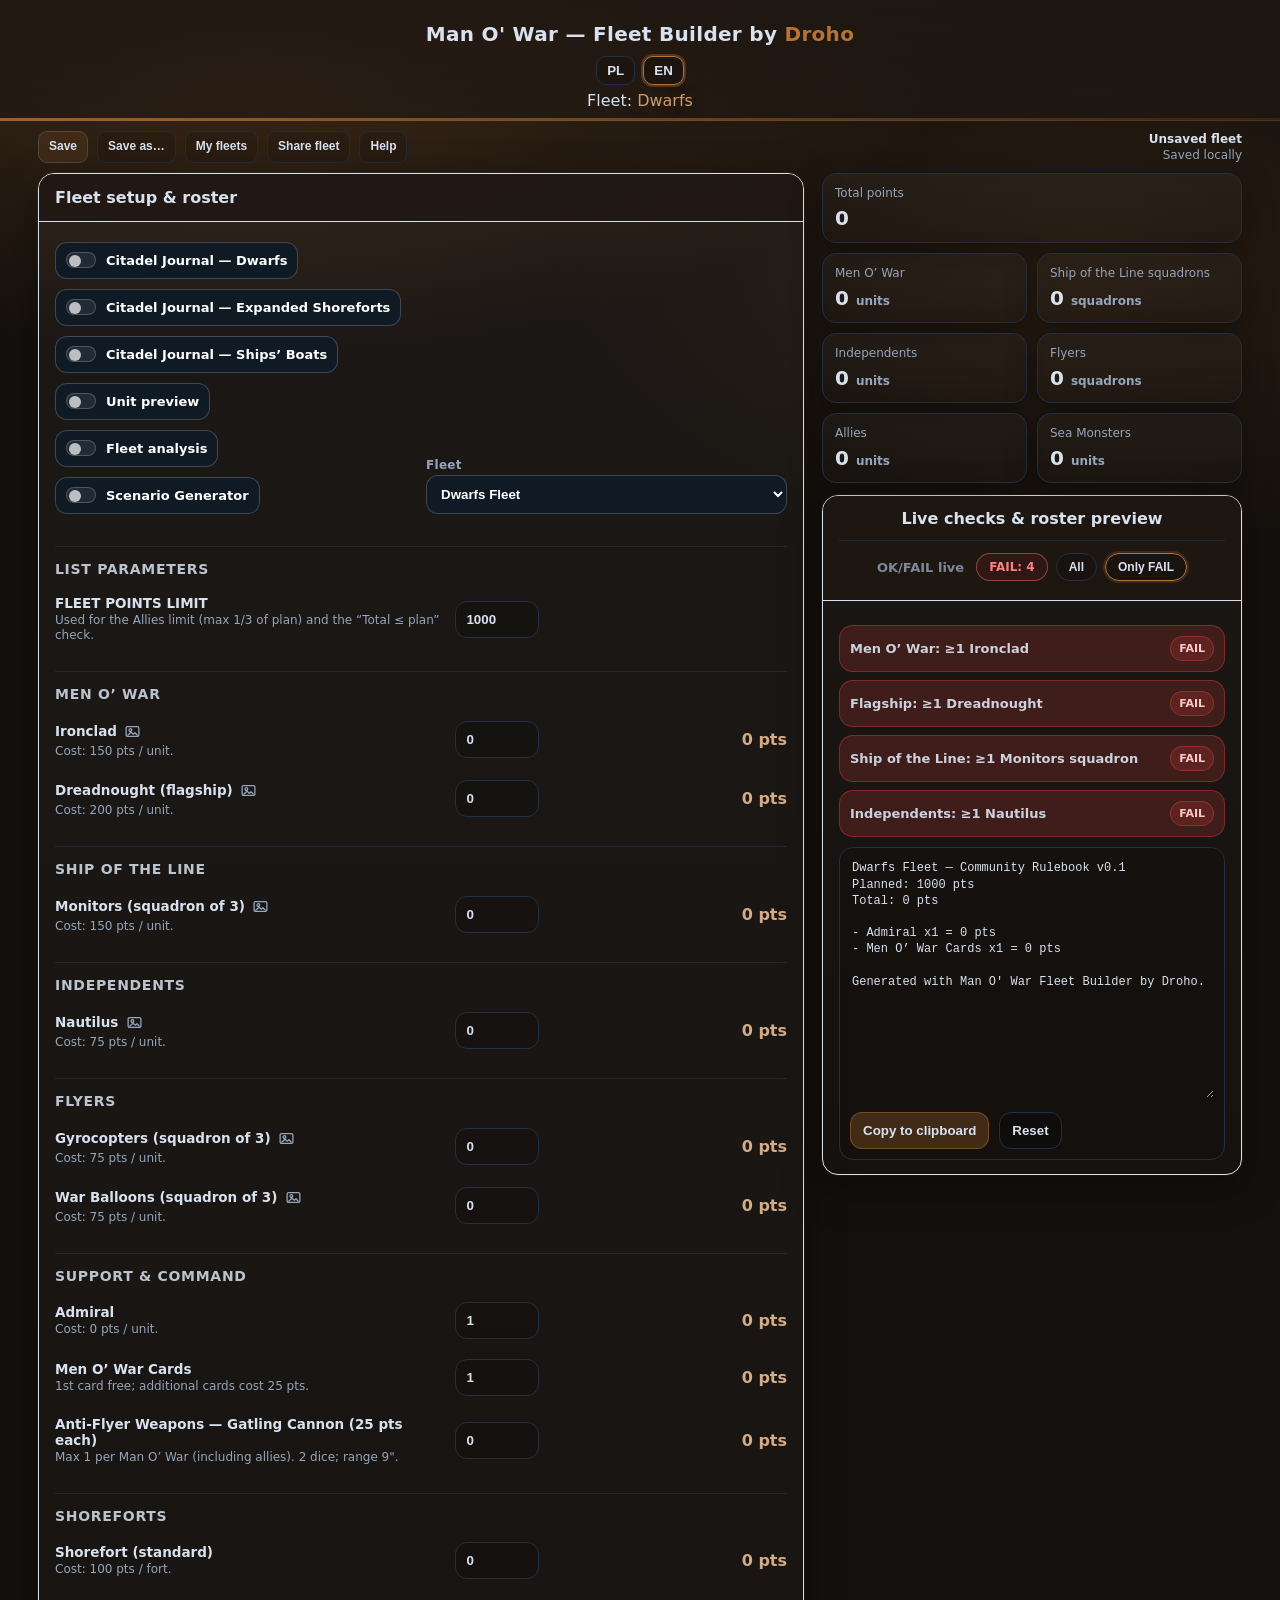
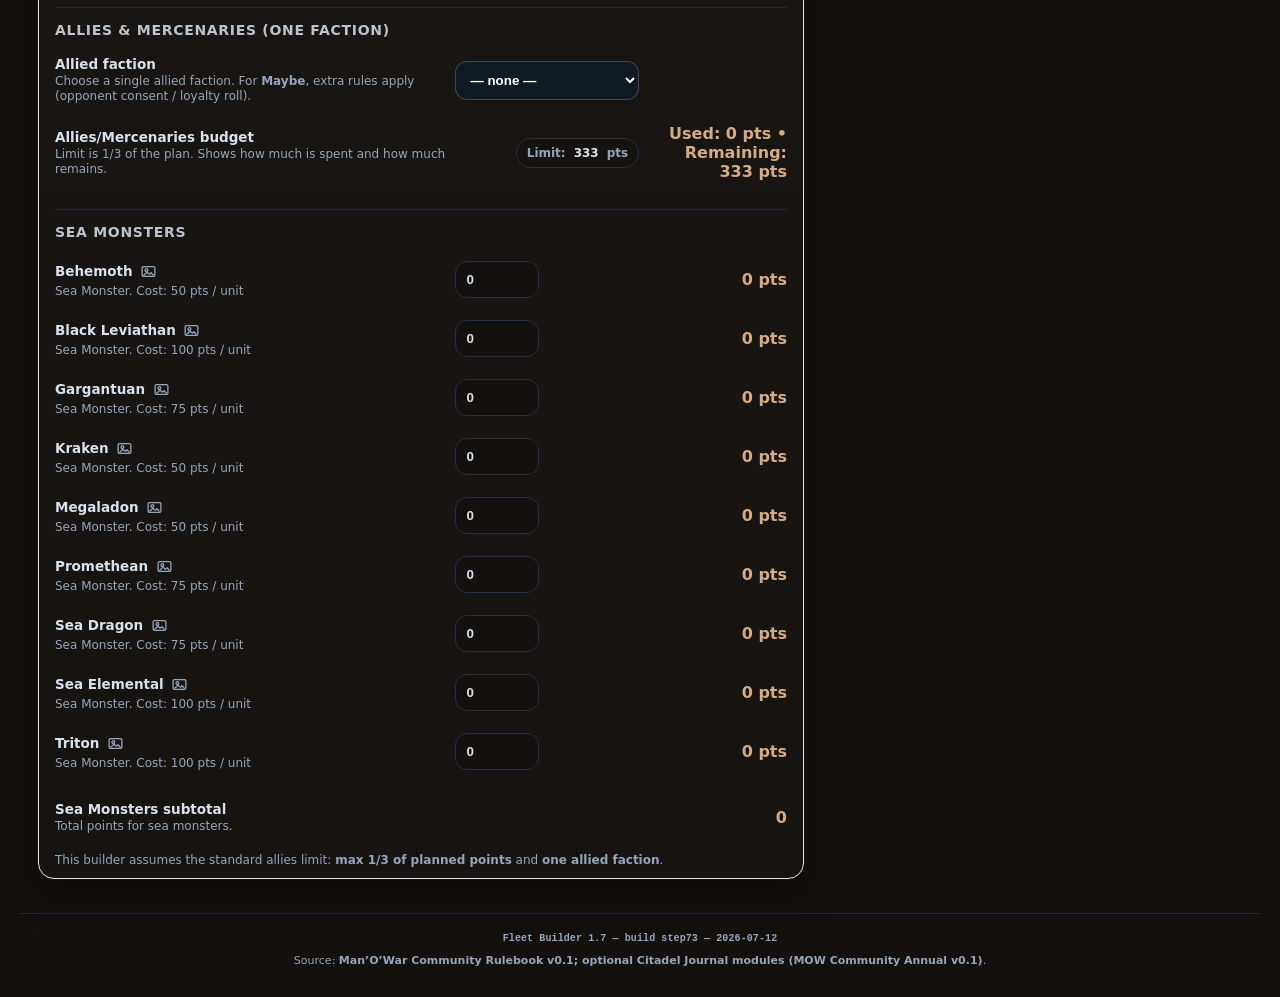
==== commit 65b18ee3: "Fleet Builder 1.7 — build step73 — 2026-07-12 Updated files: - index.html - README.md - robots.tx" ====
--- a/index.html
+++ b/index.html
@@ -5,8 +5,39 @@
 <meta charset="utf-8"/>
 <meta content="width=device-width, initial-scale=1" name="viewport"/>
 <meta content="1.7" name="application-version"/>
-<meta content="step72-2026-07-12" name="build-id"/>
-<title>Man O' War — Fleet Builder</title>
+<meta content="step73-2026-07-12" name="build-id"/>
+<meta content="Free bilingual fleet builder for Games Workshop's Man O' War. Build, validate, save and share fleets in English or Polish." name="description"/>
+<meta content="index, follow" name="robots"/>
+<link href="https://droho.github.io/mow-fleet-builder/" rel="canonical"/>
+<meta content="website" property="og:type"/>
+<meta content="Man O' War Fleet Builder – Free Online Fleet List Builder" property="og:title"/>
+<meta content="Free bilingual fleet builder for Games Workshop's Man O' War. Build, validate, save and share fleets in English or Polish." property="og:description"/>
+<meta content="https://droho.github.io/mow-fleet-builder/" property="og:url"/>
+<meta content="Man O' War Fleet Builder" property="og:site_name"/>
+<meta content="en_GB" property="og:locale"/>
+<meta content="pl_PL" property="og:locale:alternate"/>
+<meta content="summary" name="twitter:card"/>
+<meta content="Man O' War Fleet Builder – Free Online Fleet List Builder" name="twitter:title"/>
+<meta content="Free bilingual fleet builder for Games Workshop's Man O' War. Build, validate, save and share fleets in English or Polish." name="twitter:description"/>
+<script type="application/ld+json">
+{
+  "@context": "https://schema.org",
+  "@type": "SoftwareApplication",
+  "name": "Man O' War Fleet Builder",
+  "url": "https://droho.github.io/mow-fleet-builder/",
+  "description": "Free bilingual fleet builder for Games Workshop's Man O' War. Build, validate, save and share fleets in English or Polish.",
+  "applicationCategory": "GameApplication",
+  "operatingSystem": "Any",
+  "isAccessibleForFree": true,
+  "inLanguage": ["en", "pl"],
+  "softwareVersion": "1.7",
+  "author": {
+    "@type": "Person",
+    "name": "Droho"
+  }
+}
+</script>
+<title>Man O' War Fleet Builder – Free Online Fleet List Builder</title>
 <link href="data:image/svg+xml,%3Csvg xmlns='http://www.w3.org/2000/svg' viewBox='0 0 64 64'%3E%3Ccircle cx='32' cy='10.5' r='6.5' fill='none' stroke='%235aa8ff' stroke-width='4'/%3E%3Crect x='29.5' y='16' width='5' height='30' rx='2.5' fill='%235aa8ff'/%3E%3Crect x='18' y='22' width='28' height='5' rx='2.5' fill='%235aa8ff'/%3E%3Crect x='24' y='38' width='16' height='5' rx='2.5' fill='%235aa8ff'/%3E%3Cpath fill='%235aa8ff' d='M 32 42 C 32 52, 24 56.5, 18 54 C 13.5 52, 12.5 46.5, 15.5 44.5 C 17.5 43.2, 20 44.2, 21.2 46.2 C 22.4 48.2, 21.4 50.5, 19.6 51.4 C 23.3 52.6, 27.5 49.8, 27.5 42 Z M 32 42 C 32 52, 40 56.5, 46 54 C 50.5 52, 51.5 46.5, 48.5 44.5 C 46.5 43.2, 44 44.2, 42.8 46.2 C 41.6 48.2, 42.6 50.5, 44.4 51.4 C 40.7 52.6, 36.5 49.8, 36.5 42 Z'/%3E%3Crect x='26' y='48' width='12' height='5' rx='2.5' fill='%235aa8ff'/%3E%3C/svg%3E#v3" rel="icon" type="image/svg+xml"/>
 <style>
 
@@ -2105,7 +2136,7 @@
 </div>
 </div>
 <footer class="mowAppFooter" role="contentinfo">
-<div aria-label="Fleet Builder version 1.7, build step72, 2026-07-12" class="mowBuildStamp" data-build-date="2026-07-12" data-build-step="72" data-version="1.7" id="mowBuildStamp" role="note">Fleet Builder 1.7 — build step72 — 2026-07-12</div>
+<div aria-label="Fleet Builder version 1.7, build step73, 2026-07-12" class="mowBuildStamp" data-build-date="2026-07-12" data-build-step="73" data-version="1.7" id="mowBuildStamp" role="note">Fleet Builder 1.7 — build step73 — 2026-07-12</div>
 <div class="mowFooterSource"><span data-i18n="source">Źródło</span>: <b data-i18n="source_body" data-i18n-html>Man’O’War Community Rulebook v0.1; opcjonalne moduły Citadel Journal (MOW Community Annual v0.1)</b>.</div>
 </footer>
 <script>
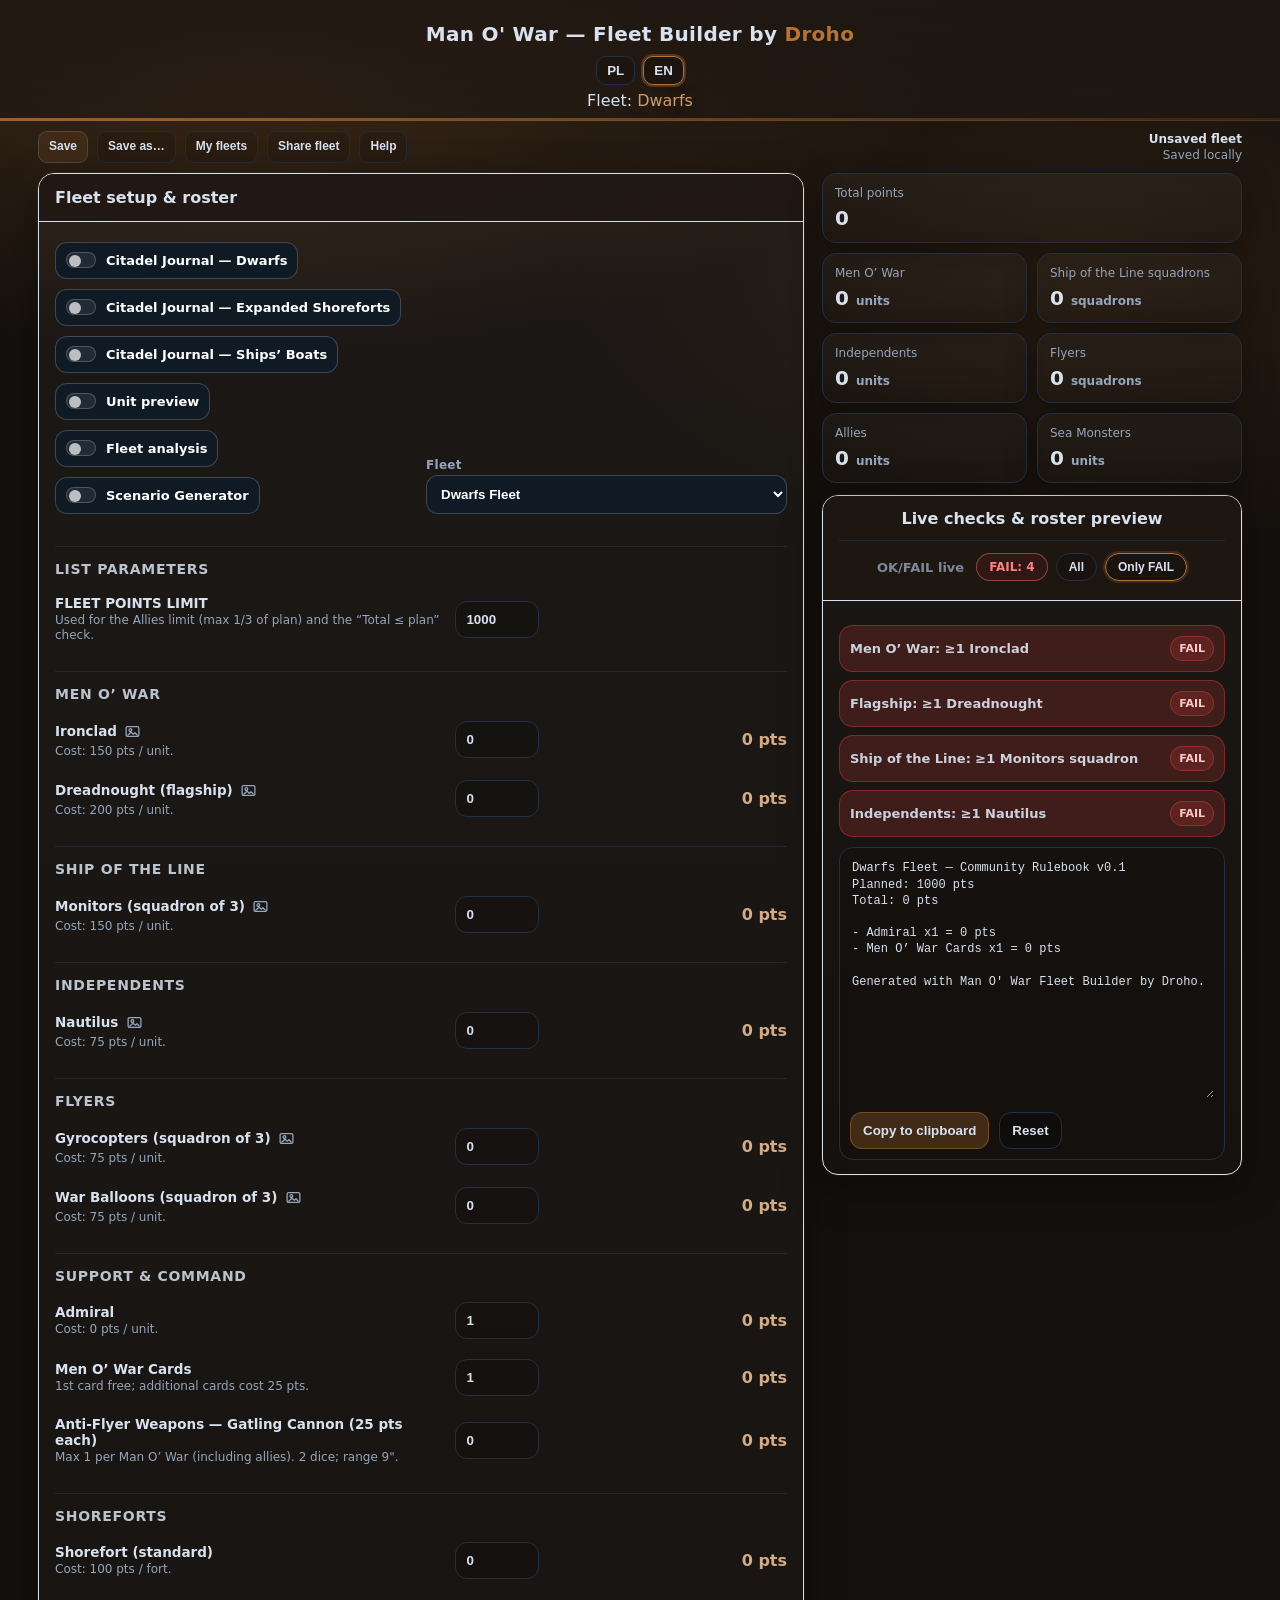
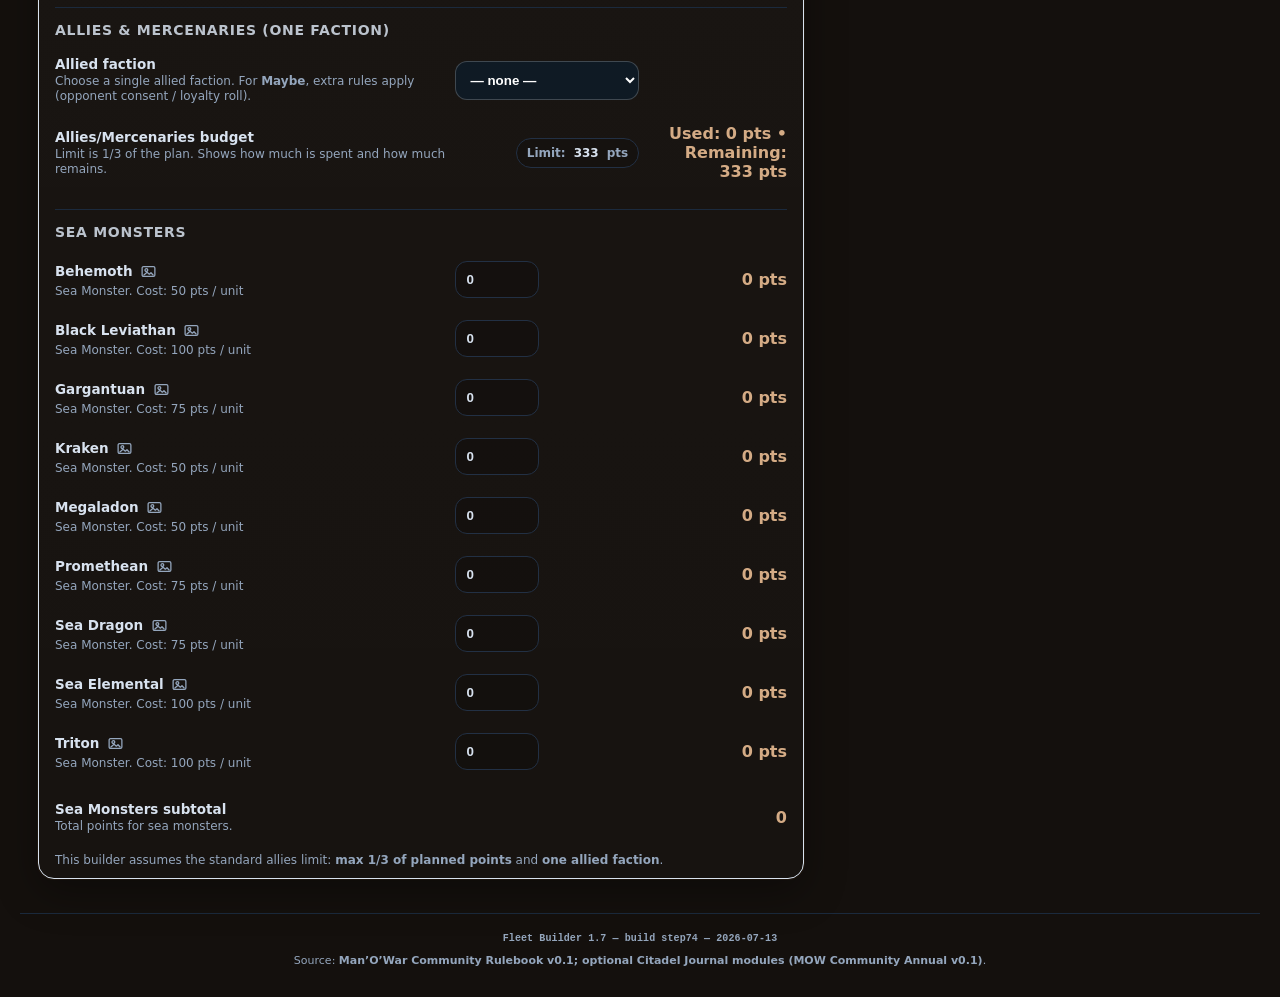
==== commit 46d440dc: "Fleet Builder 1.7 — build step74 — 2026-07-13 Updated files: - index.html - README.md - robots.tx" ====
--- a/index.html
+++ b/index.html
@@ -5,14 +5,14 @@
 <meta charset="utf-8"/>
 <meta content="width=device-width, initial-scale=1" name="viewport"/>
 <meta content="1.7" name="application-version"/>
-<meta content="step73-2026-07-12" name="build-id"/>
+<meta content="step74-2026-07-13" name="build-id"/>
 <meta content="Free bilingual fleet builder for Games Workshop's Man O' War. Build, validate, save and share fleets in English or Polish." name="description"/>
 <meta content="index, follow" name="robots"/>
-<link href="https://droho.github.io/mow-fleet-builder/" rel="canonical"/>
+<link href="https://mowfleetbuilder.com/" rel="canonical"/>
 <meta content="website" property="og:type"/>
 <meta content="Man O' War Fleet Builder – Free Online Fleet List Builder" property="og:title"/>
 <meta content="Free bilingual fleet builder for Games Workshop's Man O' War. Build, validate, save and share fleets in English or Polish." property="og:description"/>
-<meta content="https://droho.github.io/mow-fleet-builder/" property="og:url"/>
+<meta content="https://mowfleetbuilder.com/" property="og:url"/>
 <meta content="Man O' War Fleet Builder" property="og:site_name"/>
 <meta content="en_GB" property="og:locale"/>
 <meta content="pl_PL" property="og:locale:alternate"/>
@@ -24,7 +24,7 @@
   "@context": "https://schema.org",
   "@type": "SoftwareApplication",
   "name": "Man O' War Fleet Builder",
-  "url": "https://droho.github.io/mow-fleet-builder/",
+  "url": "https://mowfleetbuilder.com/",
   "description": "Free bilingual fleet builder for Games Workshop's Man O' War. Build, validate, save and share fleets in English or Polish.",
   "applicationCategory": "GameApplication",
   "operatingSystem": "Any",
@@ -2136,7 +2136,7 @@
 </div>
 </div>
 <footer class="mowAppFooter" role="contentinfo">
-<div aria-label="Fleet Builder version 1.7, build step73, 2026-07-12" class="mowBuildStamp" data-build-date="2026-07-12" data-build-step="73" data-version="1.7" id="mowBuildStamp" role="note">Fleet Builder 1.7 — build step73 — 2026-07-12</div>
+<div aria-label="Fleet Builder version 1.7, build step74, 2026-07-13" class="mowBuildStamp" data-build-date="2026-07-13" data-build-step="74" data-version="1.7" id="mowBuildStamp" role="note">Fleet Builder 1.7 — build step74 — 2026-07-13</div>
 <div class="mowFooterSource"><span data-i18n="source">Źródło</span>: <b data-i18n="source_body" data-i18n-html>Man’O’War Community Rulebook v0.1; opcjonalne moduły Citadel Journal (MOW Community Annual v0.1)</b>.</div>
 </footer>
 <script>
@@ -21626,5 +21626,6 @@
   else init();
 })();
 </script>
+<!-- Cloudflare Web Analytics --><script type='module' src='https://static.cloudflareinsights.com/beacon.min.js' data-cf-beacon='{"token": "9fb77bb2a56247c39dc9fdd1b1a5b76f"}'></script><!-- End Cloudflare Web Analytics -->
 </body>
 </html>
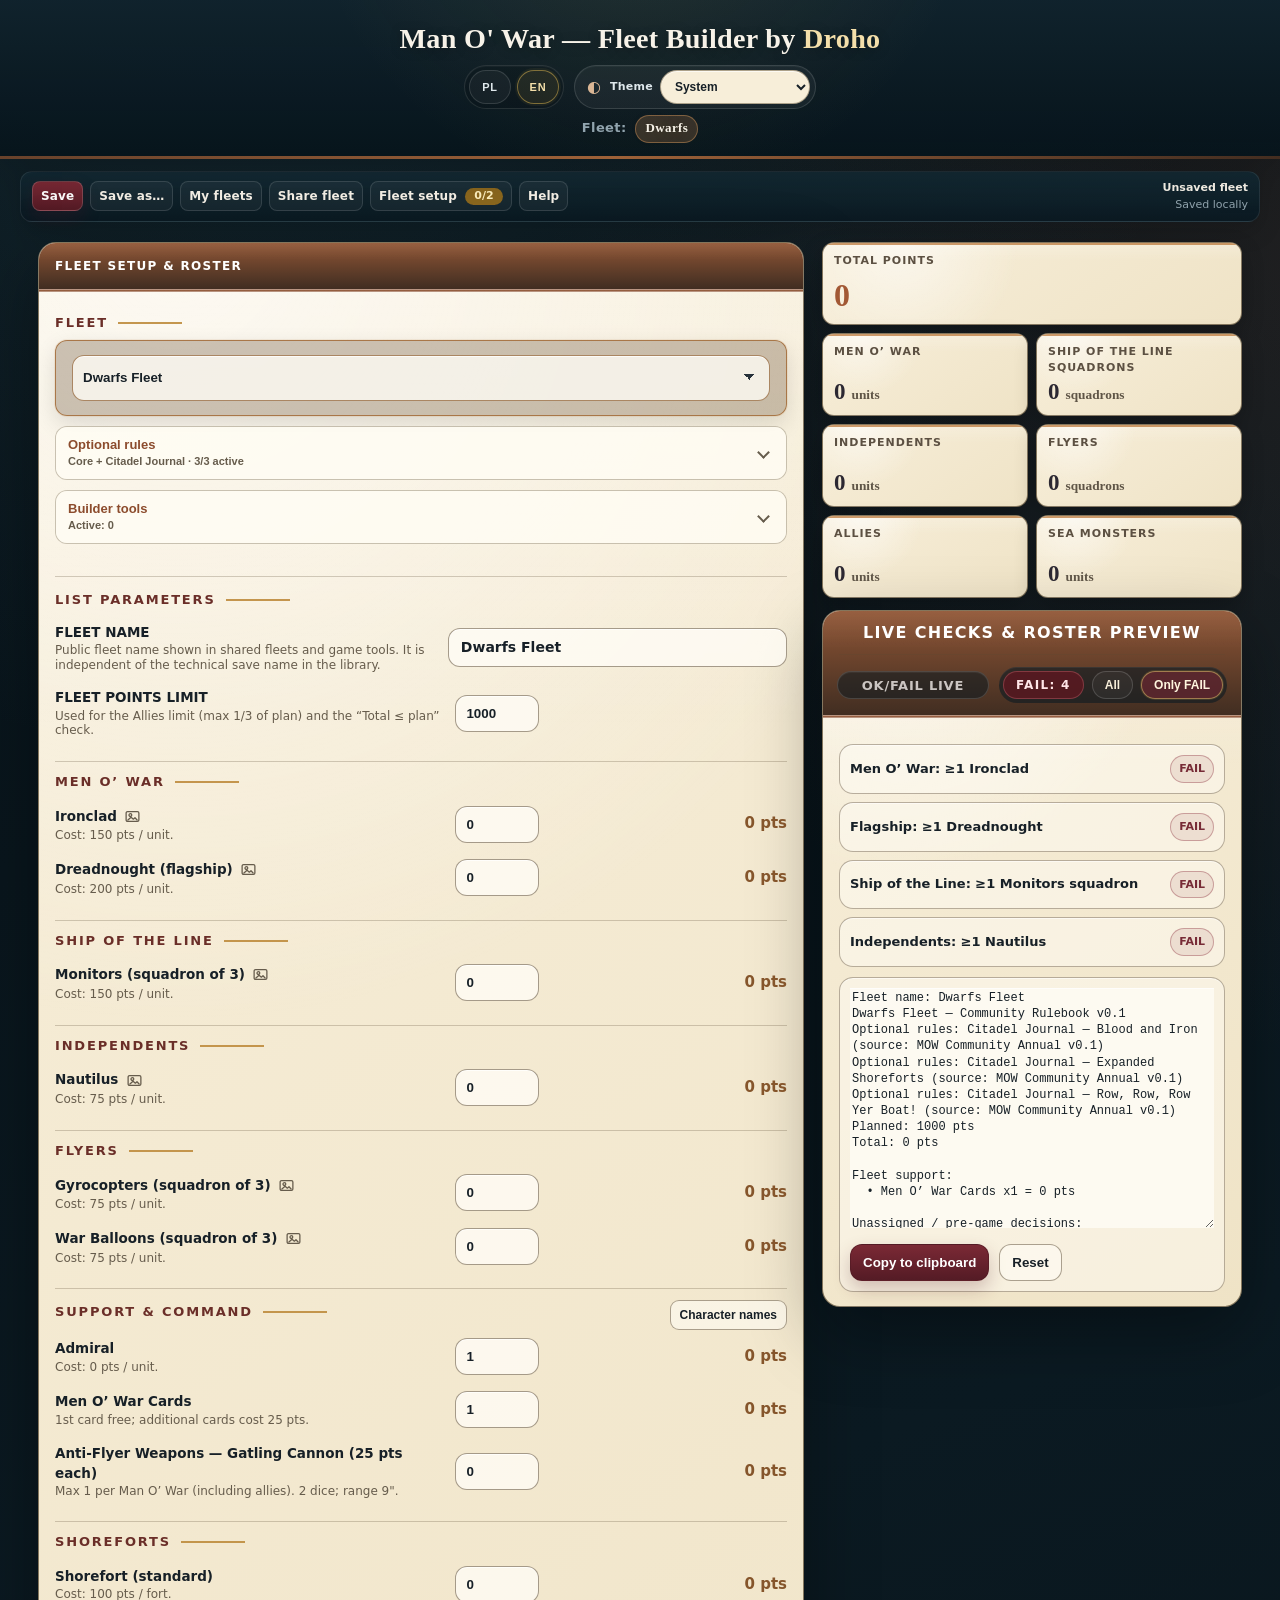
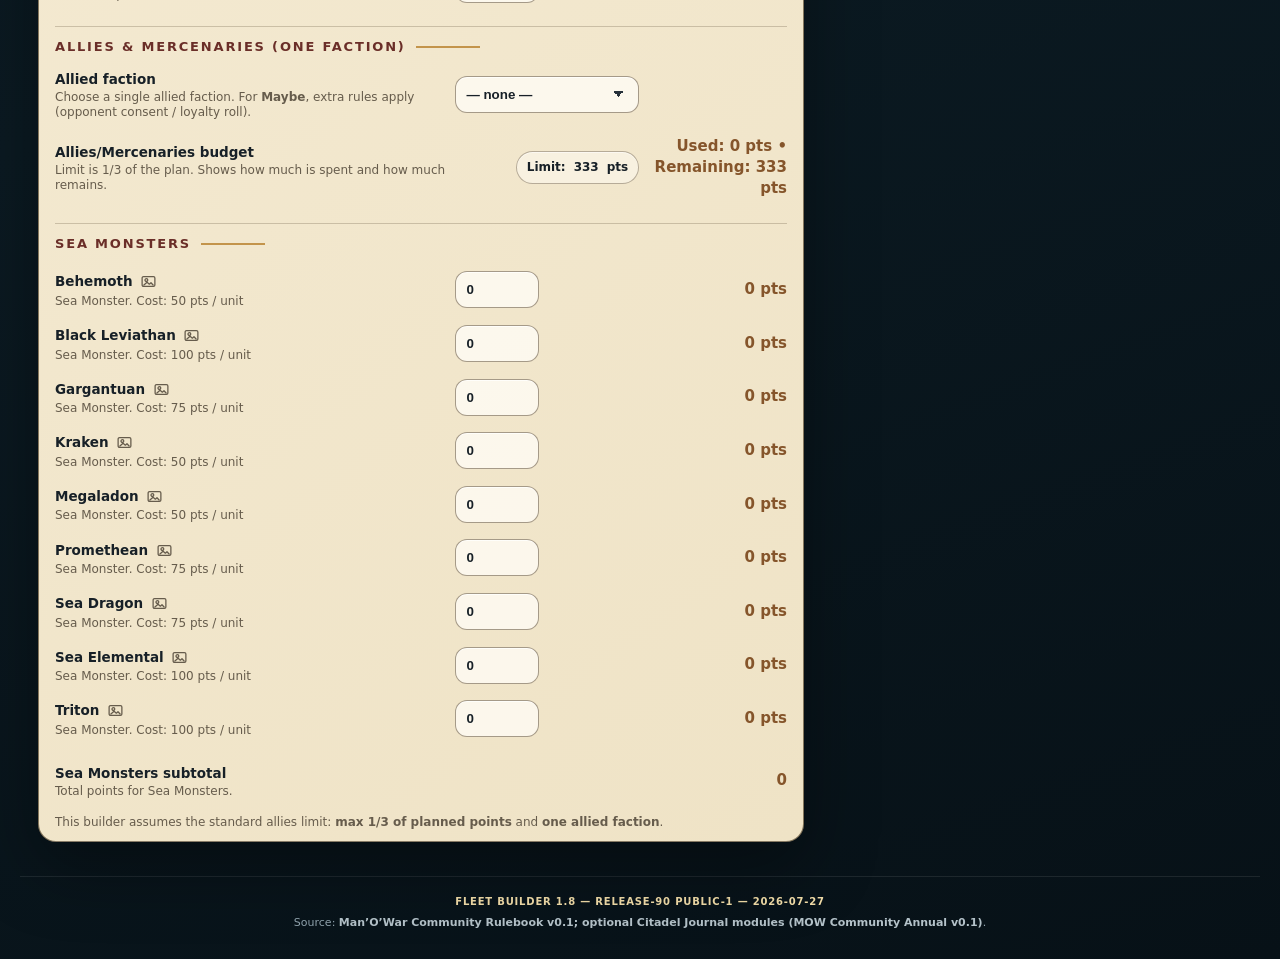
==== commit b6d22c77: "Fleet Builder 1.8 Major update with a redesigned interface, improved fleet setup, theme support, exp" ====
--- a/index.html
+++ b/index.html
@@ -4,8 +4,13 @@
 <head>
 <meta charset="utf-8"/>
 <meta content="width=device-width, initial-scale=1" name="viewport"/>
-<meta content="1.7" name="application-version"/>
-<meta content="step74-2026-07-13" name="build-id"/>
+<meta content="1.8" name="application-version"/>
+<meta content="release90-public1-2026-07-27" name="build-id"/>
+<meta content="public" name="release-channel"/>
+<meta content="release90-hotfix90h-2026-07-27" name="visual-branch-base"/>
+<meta content="release90-visual2d3-dark-scroll-fix-2026-07-27" name="visual-branch-parent"/>
+<meta content="mainline" name="visual-branch-stage"/>
+<meta content="light dark" name="color-scheme"/>
 <meta content="Free bilingual fleet builder for Games Workshop's Man O' War. Build, validate, save and share fleets in English or Polish." name="description"/>
 <meta content="index, follow" name="robots"/>
 <link href="https://mowfleetbuilder.com/" rel="canonical"/>
@@ -30,7 +35,7 @@
   "operatingSystem": "Any",
   "isAccessibleForFree": true,
   "inLanguage": ["en", "pl"],
-  "softwareVersion": "1.7",
+  "softwareVersion": "1.8",
   "author": {
     "@type": "Person",
     "name": "Droho"
@@ -317,6 +322,40 @@
     }
     select option{ background:#1b2a38; color:#ffffff; }
     select option:disabled{ color: rgba(255,255,255,0.4); }
+
+    #mowFleetFluffNameRow{
+      grid-template-columns:minmax(0,1fr) minmax(260px,.9fr);
+      gap:16px;
+    }
+    #mowFleetFluffNameRow .mow-fleet-name-qty{
+      width:100%;
+      min-width:0;
+      justify-content:stretch;
+    }
+    #mowFleetFluffName{
+      width:100%;
+      min-width:0;
+      box-sizing:border-box;
+      padding:10px 12px;
+      border-radius:12px;
+      border:1px solid rgba(255,255,255,0.20);
+      background:#0f1a24;
+      color:#ffffff;
+      outline:none;
+      font:inherit;
+      font-size:14px;
+      font-weight:700;
+      line-height:1.25;
+      caret-color:var(--accent);
+    }
+    #mowFleetFluffName::placeholder{
+      color:rgba(216,226,239,.52);
+      font-weight:600;
+    }
+    @media (max-width:700px){
+      #mowFleetFluffNameRow{ grid-template-columns:minmax(0,1fr); gap:9px; }
+      #mowFleetFluffName{ min-height:48px; font-size:16px; }
+    }
 
     .qty{ display:flex; justify-content:flex-start; align-items:center; gap:8px; }
     .pts{ text-align:right; font-weight:900; font-variant-numeric: tabular-nums; }
@@ -1933,6 +1972,58 @@
 }
 
 </style>
+
+<script>
+/* === RELEASE-90 HOTFIX-90G: safe Roster Preview writer === */
+(function(root){
+  "use strict";
+
+  const BUILD="release90-hotfix90g-2026-07-22";
+
+  function doc(){return root.document;}
+  function resolveTarget(target){return target||doc()?.getElementById?.("out")||null;}
+  function finiteIndex(value){return Number.isFinite(Number(value))?Number(value):null;}
+  function clamp(value,length){return Math.max(0,Math.min(length,Math.trunc(Number(value)||0)));}
+
+  function write(target,nextValue){
+    const out=resolveTarget(target);if(!out)return false;
+    const next=String(nextValue==null?"":nextValue),current=String(out.value==null?"":out.value);
+    if(next===current)return false;
+
+    const hadFocus=doc()?.activeElement===out;
+    const start=finiteIndex(out.selectionStart),end=finiteIndex(out.selectionEnd);
+    const direction=typeof out.selectionDirection==="string"?out.selectionDirection:"none";
+    const scrollTop=Number(out.scrollTop)||0,scrollLeft=Number(out.scrollLeft)||0;
+
+    out.value=next;
+
+    if(start!==null&&end!==null&&typeof out.setSelectionRange==="function"){
+      const safeStart=clamp(start,next.length),safeEnd=clamp(end,next.length);
+      try{out.setSelectionRange(Math.min(safeStart,safeEnd),Math.max(safeStart,safeEnd),direction);}catch(e){}
+    }
+    try{out.scrollTop=scrollTop;out.scrollLeft=scrollLeft;}catch(e){}
+
+    // Assigning textarea.value does not normally drop focus. Never steal focus
+    // from another control; only preserve the browser's existing focus state.
+    if(!hadFocus&&doc()?.activeElement===out){try{out.blur();}catch(e){}}
+    return true;
+  }
+
+  function installCss(){
+    const documentValue=doc();if(!documentValue||documentValue.getElementById("mowHotfix90gRosterCss"))return;
+    const style=documentValue.createElement("style");style.id="mowHotfix90gRosterCss";style.textContent=`
+      #out{user-select:text!important;-webkit-user-select:text!important;cursor:text!important;pointer-events:auto!important}
+    `;documentValue.head.appendChild(style);
+  }
+
+  root.MOW_ROSTER_PREVIEW_WRITE=Object.freeze({build:BUILD,write,installCss});
+  if(doc()?.readyState==="loading")doc().addEventListener("DOMContentLoaded",installCss,{once:true});else installCss();
+})(typeof window!=="undefined"?window:globalThis);
+
+</script>
+<link href="mow_visual.css" rel="stylesheet"/>
+<script defer src="mow_visual_ui.js"></script>
+<script>window.MOW_PUBLIC_PORTABLE_IO=false;</script>
 </head>
 <body>
 <header>
@@ -1942,12 +2033,16 @@
       Droho
     </a>
 </h1>
-<div aria-label="Language" class="langSwitch">
-<button aria-pressed="true" class="langBtn" id="langPL" type="button">PL</button>
-<button aria-pressed="false" class="langBtn" id="langEN" type="button">EN</button>
+<div class="mowHeaderControls" id="mowHeaderControls">
+  <div aria-label="Language" class="langSwitch" id="mowLocaleSwitch">
+    <button aria-pressed="true" class="langBtn" data-locale="pl" id="langPL" type="button">PL</button>
+    <button aria-pressed="false" class="langBtn" data-locale="en" id="langEN" type="button">EN</button>
+    <button aria-disabled="true" aria-pressed="false" class="langBtn" data-locale="fr" data-locale-enabled="false" disabled hidden id="langFR" tabindex="-1" type="button">FR</button>
+  </div>
+  <div class="mowHeaderThemeHost" id="mowHeaderThemeHost"></div>
 </div>
 <div style="margin-top:6px; font-size:16px; font-weight:500;">
-<span data-i18n="fleet_label">Fleet</span>: <span id="current-fleet-name">—</span>
+<span data-i18n="fleet_label">Flota</span>: <span id="current-fleet-name">—</span>
 </div>
 </header>
 <div class="wrap">
@@ -1988,7 +2083,7 @@
 </div>
 <div id="mowFleetSelectorBlock">
 <div class="muteline" data-i18n="fleet_pl_label">Flota</div>
-<select aria-label="Fleet" id="fleetSelect">
+<select aria-label="Flota" data-i18n="fleet_pl_label" data-i18n-attr="aria-label" id="fleetSelect">
 <option value="Dwarfs">Dwarfs Fleet</option>
 </select>
 <div id="chaosVariantWrap" style="display:none; margin-top:10px;">
@@ -2006,10 +2101,17 @@
 <div class="section"></div>
 <div class="section" id="sec_params">
 <h3 data-i18n="params_title">PARAMETRY LISTY</h3>
+<div class="row" id="mowFleetFluffNameRow">
+<div>
+<div class="title" data-i18n="fleet_fluff_name_title">FABULARNA NAZWA FLOTY</div>
+<div class="desc" data-i18n="fleet_fluff_name_desc">Publiczna nazwa floty widoczna w udostępnionej flocie i narzędziach gry. Nie zmienia technicznej nazwy zapisu w bibliotece.</div>
+</div>
+<div class="qty mow-fleet-name-qty"><input aria-label="Fabularna nazwa floty" data-i18n="fleet_fluff_name_placeholder" data-i18n-attr="placeholder" id="mowFleetFluffName" maxlength="200" placeholder="np. Barak Varr Iron Tide" type="text" value=""/></div>
+</div>
 <div class="row">
 <div>
 <div class="title" data-i18n="fleet_points_cap_title">LIMIT PUNKTÓW NA FLOTĘ</div>
-<div class="desc" data-i18n="fleet_points_cap_desc">Używane do limitu Allies (max 1/3 planu) oraz kontroli „Total ≤ plan”.</div>
+<div class="desc" data-i18n="fleet_points_cap_desc">Używane do limitu Allies (maks. 1/3 planu) oraz kontroli „Suma ≤ plan”.</div>
 </div>
 <div class="qty"><input id="plannedPts" min="0" step="5" type="number" value="1000"/></div>
 </div>
@@ -2032,7 +2134,7 @@
 <div class="row">
 <div>
 <div class="title" data-i18n="allies_budget_title">Budżet Allies</div>
-<div class="desc" data-i18n="allies_budget_desc">Limit to 1/3 planu. Widać ile już wydane i ile zostało.</div>
+<div class="desc" data-i18n="allies_budget_desc">Limit wynosi 1/3 planu. Widać, ile już wydano i ile zostało.</div>
 </div>
 <div class="qty" style="justify-content:flex-end;">
 <div class="pill">
@@ -2054,15 +2156,15 @@
 <div id="seaMonstersBuilder" style="margin-top:10px;"></div>
 <div class="row" style="margin-top:10px;">
 <div>
-<div class="title">Sea Monsters subtotal</div>
-<div class="desc"><span data-i18n="sea_monsters_sum_desc">Suma punktów za potwory morskie.</span></div>
+<div class="title" data-i18n="sea_monsters_sum_title">Suma punktów Sea Monsters</div>
+<div class="desc"><span data-i18n="sea_monsters_sum_desc">Suma punktów za Sea Monsters.</span></div>
 </div>
 <div class="qty"></div>
 <div class="pts" id="pts_seaMonsters">0 pkt</div>
 </div>
 </div>
 <div class="note" data-i18n="allies_limit_note" data-i18n-html="1">
-            Ten builder zakłada standardowy limit allies: <b>max 1/3 planowanych punktów</b> i <b>jedna frakcja allies</b>.
+            Ten builder zakłada standardowy limit Allies: <b>maks. 1/3 planowanych punktów</b> i <b>jedną frakcję Allies</b>.
           </div>
 </div>
 </div>
@@ -2136,7 +2238,7 @@
 </div>
 </div>
 <footer class="mowAppFooter" role="contentinfo">
-<div aria-label="Fleet Builder version 1.7, build step74, 2026-07-13" class="mowBuildStamp" data-build-date="2026-07-13" data-build-step="74" data-version="1.7" id="mowBuildStamp" role="note">Fleet Builder 1.7 — build step74 — 2026-07-13</div>
+<div aria-label="Fleet Builder version 1.8, RELEASE-90 PUBLIC-1, 2026-07-27" class="mowBuildStamp" data-build-date="2026-07-27" data-build-step="RELEASE-90 PUBLIC-1" data-version="1.8" id="mowBuildStamp" role="note">Fleet Builder 1.8 — RELEASE-90 PUBLIC-1 — 2026-07-27</div>
 <div class="mowFooterSource"><span data-i18n="source">Źródło</span>: <b data-i18n="source_body" data-i18n-html>Man’O’War Community Rulebook v0.1; opcjonalne moduły Citadel Journal (MOW Community Annual v0.1)</b>.</div>
 </footer>
 <script>
@@ -3549,6 +3651,9 @@
       params_title: "LIST PARAMETERS",
       fleet_points_cap_title: "FLEET POINTS LIMIT",
       fleet_points_cap_desc: "Used for the Allies limit (max 1/3 of plan) and the “Total ≤ plan” check.",
+      fleet_fluff_name_title: "FLEET NAME",
+      fleet_fluff_name_desc: "Public fleet name shown in shared fleets and game tools. It is independent of the technical save name in the library.",
+      fleet_fluff_name_placeholder: "e.g. Barak Varr Iron Tide",
 
       // Allies
       allies_section_title: "Allies & Mercenaries (one faction)",
@@ -3567,7 +3672,8 @@
       pts_unit: "pts",
 
       // Sea monsters
-      sea_monsters_sum_desc: "Total points for sea monsters.",
+      sea_monsters_sum_title: "Sea Monsters subtotal",
+      sea_monsters_sum_desc: "Total points for Sea Monsters.",
       export_fleet_btn: "Export Fleet",
       filter_all: "All",
       filter_fail_only: "Only FAIL",
@@ -3851,6 +3957,157 @@
     }
   };
 
+// Polish normalization for dynamic Live Checks. Official faction, unit,
+// card and rules names stay unchanged; only UI grammar and qualifiers are localized.
+const PL_CHECK_EXACT = Object.freeze({
+  "Wizard: 1 (selected level)": "Wizard: 1 (wybrano poziom)",
+  "Wizard: 1 (wybrany poziom)": "Wizard: 1 (wybrano poziom)",
+  "Caster: wybierz dokładnie 1 (Wizard albo Chaos Sorcerer)": "Użytkownik magii: wybierz dokładnie 1 (Wizard albo Chaos Sorcerer)",
+  "Admiral's Flagship: ≥1 Kingship": "Okręt flagowy Admiral: ≥1 Kingship",
+  "Ship of the Line Squadrons: ≥1 Longship squadron": "Eskadry Ship of the Line: ≥1 eskadra Longship",
+  "Flagship: ≥1 Dreadnought": "Okręt flagowy: ≥1 Dreadnought",
+  "Magic: Dwarfs don’t cast spells (no Magicians)": "Magia: Dwarfs nie rzucają zaklęć (bez Magicians)",
+  "Men O’ War: ≥1 Galleon (flagship)": "Men O’ War: ≥1 Galleon (okręt flagowy)",
+  "Men O’ War: ≥1 Black Ark (flagship)": "Men O’ War: ≥1 Black Ark (okręt flagowy)",
+  "Men O’ War: ≥1 Dragonship (flagship)": "Men O’ War: ≥1 Dragonship (okręt flagowy)",
+  "Men O’ War: ≥1 Greatship (flagship)": "Men O’ War: ≥1 Greatship (okręt flagowy)",
+  "Men O’ War: ≥1 Thunderfire Battlebarge (flagship)": "Men O’ War: ≥1 Thunderfire Battlebarge (okręt flagowy)",
+  "Men O’ War: ≥1 Doombringer (flagship)": "Men O’ War: ≥1 Doombringer (okręt flagowy)",
+  "Ship of the Line: ≥2 squadrons (Corsairs/Buccaneers łącznie)": "Ship of the Line: ≥2 eskadry (Corsairs/Buccaneers łącznie)",
+  "Ship of the Line: ≥2 squadrons (Thunder Rollers + Hull Destroyers)": "Ship of the Line: ≥2 eskadry (Thunder Rollers + Hull Destroyers)",
+  "Ship of the Line: ≥2 squadrons (Warp-raiders + Deathburners)": "Ship of the Line: ≥2 eskadry (Warp-raiders + Deathburners)",
+  "Ship of the Line: ≥1 squadron (Skullrammers/Deathships łącznie)": "Ship of the Line: ≥1 eskadra (Skullrammers/Deathships łącznie)",
+  "Ship of the Line: ≥1 squadron": "Ship of the Line: ≥1 eskadra",
+  "Ship of the Line: ≥1 Wolfships squadron": "Ship of the Line: ≥1 eskadra Wolfships",
+  "Ship of the Line: ≥1 Wargalleys squadron": "Ship of the Line: ≥1 eskadra Wargalleys",
+  "Ship of the Line: ≥1 Corsairs squadron": "Ship of the Line: ≥1 eskadra Corsairs",
+  "Ship of the Line: ≥1 Buccaneers squadron": "Ship of the Line: ≥1 eskadra Buccaneers",
+  "Ship of the Line: ≥1 Hawkships squadron": "Ship of the Line: ≥1 eskadra Hawkships",
+  "Ship of the Line: ≥1 Drillakillas squadron": "Ship of the Line: ≥1 eskadra Drillakillas",
+  "Ship of the Line: ≥1 Bigchukkas squadron": "Ship of the Line: ≥1 eskadra Bigchukkas",
+  "Ship of the Line: ≥1 Monitors squadron": "Ship of the Line: ≥1 eskadra Monitors",
+  "Ship of the Line: ≥1 Doomreavers squadron": "Ship of the Line: ≥1 eskadra Doomreavers",
+  "Ship of the Line: ≥1 Thunder Rollers squadron": "Ship of the Line: ≥1 eskadra Thunder Rollers",
+  "Ship of the Line: ≥1 Hull Destroyers squadron": "Ship of the Line: ≥1 eskadra Hull Destroyers",
+  "Warp-raiders: ≥1 squadron": "Warp-raiders: ≥1 eskadra",
+  "Deathburners: ≥1 squadron": "Deathburners: ≥1 eskadra",
+  "Independents: ≥1 Death Fortress": "Independents: ≥1 Death Fortress",
+  "Independents: ≥1 Nautilus": "Independents: ≥1 Nautilus",
+  "Admiral: pick 1 (Liche / Necromancer / Tomb King)": "Admiral: wybierz 1 (Liche / Necromancer / Tomb King)",
+  "Admiral: wybierz 1 (Liche / Necromancer / Tomb King)": "Admiral: wybierz 1 (Liche / Necromancer / Tomb King)",
+  "Plaguefleet: pick exactly 1 Chaos Lord (free)": "Plaguefleet: wybierz dokładnie 1 Chaos Lord (gratis)",
+  "Plaguefleet: selected Chaos Lord requires matching Men O' War": "Plaguefleet: wybrany Chaos Lord wymaga odpowiadającego Men O' War",
+  "Plaguefleet: Men O' War 1+ (total)": "Plaguefleet: Men O' War 1+ (łącznie)",
+  "Plaguefleet: Ship of the Line Squadrons 1+ (total)": "Plaguefleet: eskadry Ship of the Line 1+ (łącznie)",
+  "Plaguefleet: at least 1 Deathgalleys squadron": "Plaguefleet: co najmniej 1 eskadra Deathgalleys",
+  "Plaguefleet: Chaos Sorcerer 0–1 (incl. Bane Tower)": "Plaguefleet: Chaos Sorcerer 0–1 (wliczając Bane Tower)",
+  "Plaguefleet Men O' War: you have all 4 Powers represented, duplicates now allowed": "Plaguefleet Men O' War: wszystkie 4 Potęgi są reprezentowane; duplikaty są teraz dozwolone",
+  "Plaguefleet Men O' War: no duplicates before all 4 Powers are represented": "Plaguefleet Men O' War: bez duplikatów, dopóki nie są reprezentowane wszystkie 4 Potęgi",
+  "Khorne Fleet: only Ironsharks and Deathgalleys squadrons are available": "Flota Khorne: dostępne są wyłącznie eskadry Ironsharks i Deathgalleys",
+  "Slaanesh Fleet: only Deathgalleys, Hellrammers and Hellslicers squadrons are available": "Flota Slaanesh: dostępne są wyłącznie eskadry Deathgalleys, Hellrammers i Hellslicers",
+  "Tzeentch Fleet: only Deathgalleys squadrons are available": "Flota Tzeentch: dostępne są wyłącznie eskadry Deathgalleys",
+  "Nurgle Fleet: only Deathgalleys and Plaguecrushers squadrons are available": "Flota Nurgle: dostępne są wyłącznie eskadry Deathgalleys i Plaguecrushers",
+  "Flagship Shaman: 1 (selected level)": "Shaman na okręcie flagowym: 1 (wybrano poziom)",
+  "Flagship Shaman: 1 (wybrany poziom)": "Shaman na okręcie flagowym: 1 (wybrano poziom)"
+});
+const PL_CHECK_REPLACEMENTS = Object.freeze([
+  ["Potwory morskie - limit:", "Limit Sea Monsters:"],
+  ["Sea Monsters - limit:", "Limit Sea Monsters:"],
+  ["Beast-Lord only Tainted Stones:", "Tainted Stones tylko dla Beast-Lord:"],
+  ["Black Ark only Tainted Stones:", "Tainted Stones tylko dla Black Ark:"],
+  ["Master Engineer card cap:", "Limit kart Master Engineer:"],
+  ["Runic Shot cap:", "Limit Runic Shot:"],
+  ["Cannon Rune cap:", "Limit Cannon Rune:"],
+  ["Hull Rune cap:", "Limit Hull Rune:"],
+  [" / cap: ", " / limit: "],
+  ["Khorne Fleet:", "Flota Khorne:"],
+  ["Slaanesh Fleet:", "Flota Slaanesh:"],
+  ["Tzeentch Fleet:", "Flota Tzeentch:"],
+  ["Nurgle Fleet:", "Flota Nurgle:"],
+  ["Ship of the Line Squadrons", "eskadry Ship of the Line"],
+  ["allied Men O' War of other Powers", "sojusznicze Men O' War pozostałych Potęg"],
+  ["selected Chaos Lord requires matching Men O' War", "wybrany Chaos Lord wymaga odpowiadającego Men O' War"],
+  ["exactly 1 Chaos Sorcerer required", "wymagany dokładnie 1 Chaos Sorcerer"],
+  ["Lord of Change is not allowed", "Lord of Change jest niedozwolony"],
+  ["Chaos Sorcerer is not allowed", "Chaos Sorcerer jest niedozwolony"],
+  ["Chaos Sorcerer 0–1 (incl. Bane Tower)", "Chaos Sorcerer 0–1 (wliczając Bane Tower)"],
+  ["pick exactly 1", "wybierz dokładnie 1"],
+  ["at least 1", "co najmniej 1"],
+  ["Men O' War 1+ (total)", "Men O' War 1+ (łącznie)"],
+  ["Extra Chaos Reward Cards", "Dodatkowe Chaos Reward Cards"],
+  ["(per full 1000 pts; planned", "(na każde pełne 1000 pkt; plan"],
+  ["(1 per 1000 planned pts)", "(1 na 1000 planowanych pkt)"],
+  ["(1 per 500 planned pts)", "(1 na 500 planowanych pkt)"],
+  ["(total incl. allies:", "(łącznie z Allies:"],
+  ["(total:", "(łącznie:"],
+  ["(selected:", "(wybrano:"],
+  ["(selected level)", "(wybrano poziom)"],
+  ["(flagship)", "(okręt flagowy)"],
+  ["(free)", "(gratis)"],
+  ["(info)", "(informacja)"],
+  ["Admiral's Flagship:", "Okręt flagowy Admiral:"],
+  ["Admiral's ship excluded", "bez okrętu Admiral"],
+  ["Crew Points", "punkty załogi"],
+  ["total Men O' War", "łączna liczba Men O' War"],
+  ["base+allies:", "flota główna + Allies:"],
+  ["per full 1000 pts", "na każde pełne 1000 pkt"],
+  ["per 1000 pts", "na 1000 pkt"],
+  ["planned pts", "planowanych pkt"],
+  ["SOL squadrons", "eskadry SOL"],
+  ["squadrons", "eskadry"],
+  ["squadron", "eskadra"],
+  ["flagship", "okręt flagowy"],
+  ["Limit: ", "Limit: "],
+  ["Greatships limit:", "Limit Greatships:"],
+  ["Wargalleys limit:", "Limit Wargalleys:"],
+  ["Griffons limit:", "Limit Griffons:"],
+  ["Galleons limit:", "Limit Galleons:"],
+  ["Buccaneers limit:", "Limit Buccaneers:"],
+  ["Pegasus limit:", "Limit Pegasus:"],
+  ["Dragonship limit:", "Limit Dragonship:"],
+  ["Hawkships limit:", "Limit Hawkships:"],
+  ["Wardancers limit:", "Limit Wardancers:"],
+  ["Dragon Riders limit:", "Limit Dragon Riders:"],
+  ["War Eagles limit:", "Limit War Eagles:"],
+  ["Black Arks limit:", "Limit Black Arks:"],
+  ["Death Fortresses limit:", "Limit Death Fortresses:"],
+  ["Manticore Riders limit:", "Limit Manticore Riders:"],
+  ["Dreadnought limit:", "Limit Dreadnought:"],
+  ["Monitors limit:", "Limit Monitors:"],
+  ["Nautilus limit:", "Limit Nautilus:"],
+  ["Gyrocopters limit:", "Limit Gyrocopters:"],
+  ["War Balloons limit:", "Limit War Balloons:"],
+  ["Thunderfire limit:", "Limit Thunderfire:"],
+  ["Great Leveller limit:", "Limit Great Leveller:"],
+  ["Great Taurus limit:", "Limit Great Taurus:"],
+  ["Doombringer limit:", "Limit Doombringer:"],
+  ["Assassin limit:", "Limit Assassin:"],
+  ["Kingship limit:", "Limit Kingship:"],
+  ["Longship squadron limit:", "Limit eskadr Longship:"],
+  ["Ghostship limit:", "Limit Ghostship:"],
+  ["Bigchukkas limit:", "Limit Bigchukkas:"],
+  ["Hulk limit (Admiral's ship excluded):", "Limit Hulk (bez okrętu Admiral):"],
+  ["Wyvern Rider limit:", "Limit Wyvern Rider:"],
+  ["Anti-Flyer Weapons limit:", "Limit Anti-Flyer Weapons:"],
+  ["Shoreforts limit:", "Limit Shoreforts:"],
+  ["Men O’ War (total incl. allies:", "Men O’ War (łącznie z Allies:"],
+  ["Skaven Crews (info):", "Skaven Crews (informacja):"],
+  ["Flyers (info):", "Flyers (informacja):"],
+  ["selected", "wybrano"],
+  ["total", "łącznie"],
+  [" pts)", " pkt)"],
+  [" pts", " pkt"]
+]);
+function polishCheckText(value){
+  let text=String(value==null?"":value);
+  if(Object.prototype.hasOwnProperty.call(PL_CHECK_EXACT,text))return PL_CHECK_EXACT[text];
+  const pairs=Array.from(PL_CHECK_REPLACEMENTS).sort((a,b)=>b[0].length-a[0].length);
+  for(const pair of pairs)text=text.split(pair[0]).join(pair[1]);
+  text=text.replace(/^([^:]+?) limit:/, "Limit $1:");
+  text=text.replace(/(co najmniej 1) (.+?) eskadra$/, "$1 eskadra $2");
+  return text;
+}
+
 // --- STATE ---
 let currentLang = null;
   try{ currentLang = localStorage.getItem("mow_lang"); }catch(e){ currentLang = null; }
@@ -3964,7 +4221,11 @@
       }
 
       if(!isEN()){
-        el.textContent = el.dataset.i18nOrig;
+        let txt = el.dataset.i18nOrig;
+        if(root && root.id === "checks" && el.classList && el.classList.contains("check-text")){
+          txt = polishCheckText(txt);
+        }
+        el.textContent = txt;
         return;
       }
 
@@ -4188,7 +4449,7 @@
       {
         "faction": "Chaos Dwarfs",
         "name": "Great Taurus Rider",
-        "points": 75,
+        "points": 50,
         "type": "Flyer",
         "squadron": false,
         "category": null,
@@ -5037,7 +5298,7 @@
       { id:"hellhammer", label:"Hellhammer (squadron of 3)", cost:150, type:"SOL" },
       { id:"wizard", label:"Wizard (select level)", mode:"select_points", type:"OTHER" },
       { id:"admiral", label:"Admiral", cost:0, type:"OTHER", defaultQty:1},
-      { id:"cards", label:"Men O' War Cards", mode:"cards_first_free", cost:25, type:"OTHER" },
+      { id:"cards", label:"Men O' War Cards", mode:"cards_first_free", cost:25, type:"OTHER", defaultQty:1 },
       { id:"griffons", label:"Griffon Riders (Flyers)", cost:75, type:"FLY" }
     ],
     checks(state){
@@ -5089,7 +5350,7 @@
 
       { id:"wizard",  label:"Wizard (select level)", mode:"select_points",    type:"OTHER" },
       { id:"admiral", label:"Admiral",               cost:0,                  type:"OTHER", defaultQty:1},
-      { id:"cards",   label:"Men O' War Cards",      mode:"cards_first_free", cost:25, type:"OTHER" },
+      { id:"cards",   label:"Men O' War Cards",      mode:"cards_first_free", cost:25, type:"OTHER", defaultQty:1 },
 
       { id:"pegasus", label:"Pegasus Riders (Flyers)", cost:75, type:"FLY" }
     ],
@@ -5153,7 +5414,7 @@
 
       { id:"wizard",      label:"Wizard (select level)",          mode:"select_points", type:"OTHER" },
       { id:"admiral",     label:"Admiral",                        cost:0,                type:"OTHER", defaultQty:1},
-      { id:"cards",       label:"Men O' War Cards",               mode:"cards_first_free", cost:25, type:"OTHER" },
+      { id:"cards",       label:"Men O' War Cards",               mode:"cards_first_free", cost:25, type:"OTHER", defaultQty:1 },
       { id:"wardancers",  label:"Wardancers (1 troupe per Elf ship)", cost:25,           type:"OTHER" },
 
       { id:"dragonriders", label:"Dragon Riders (Flyers)",        cost:75,  type:"FLY" },
@@ -5223,7 +5484,7 @@
 
     { id:"wizard",      label:"Wizard (select level)",           mode:"select_points", type:"OTHER" },
     { id:"admiral",     label:"Admiral",                         cost:0, type:"OTHER", defaultQty:1},
-    { id:"cards",       label:"Men O' War Cards",                mode:"cards_first_free", cost:25, type:"OTHER" },
+    { id:"cards",       label:"Men O' War Cards",                mode:"cards_first_free", cost:25, type:"OTHER", defaultQty:1 },
 
     { id:"wyvernrider", label:"Wyvern Rider (Flyers)",            cost:50, type:"FLY" }
   ],
@@ -5290,7 +5551,7 @@
       { id:"nautilus", label:"Nautilus", cost:75, type:"INDEP" },
 
       { id:"admiral", label:"Admiral", cost:0, type:"OTHER", defaultQty:1},
-      { id:"cards", label:"Men O’ War Cards", mode:"cards_first_free", cost:25, type:"OTHER" },
+      { id:"cards", label:"Men O’ War Cards", mode:"cards_first_free", cost:25, type:"OTHER", defaultQty:1 },
 
       { id:"gyrocopters", label:"Gyrocopters (squadron of 3)", cost:75, type:"FLY" },
       { id:"warballoons", label:"War Balloons (squadron of 3)", cost:75, type:"FLY" }
@@ -5369,7 +5630,7 @@
       { id:"wizard",  label:"Wizard (select level)", mode:"select_points",    type:"OTHER" },
 	  { id:"chaos_sorcerer", label:"Chaos Sorcerer (200 pts)", cost:200, type:"OTHER" },
       { id:"admiral", label:"Admiral",               cost:0,                  type:"OTHER", defaultQty:1},
-      { id:"cards",   label:"Men O' War Cards",      mode:"cards_first_free", cost:25, type:"OTHER" }
+      { id:"cards",   label:"Men O' War Cards",      mode:"cards_first_free", cost:25, type:"OTHER", defaultQty:1 }
     ],
 
     checks(state){
@@ -5461,7 +5722,7 @@
     { id:"hulldestroyers", label:"Hull Destroyers (squadron of 3)",   cost:150, type:"SOL" },
 
     // Sea of Blood — Airpower treated as integral (no toggle)
-    { id:"greattaurus", label:"Great Taurus Rider (Flyer)",           cost:75,  type:"FLY" },
+    { id:"greattaurus", label:"Great Taurus Rider (Flyer)",           cost:50,  type:"FLY" },
 
 // Command / Magic / Cards
 { id:"chaos_sorcerer", label:"Chaos Sorcerer (0–1)", cost:150, type:"OTHER" },
@@ -5874,7 +6135,7 @@
       // Admiral choice drives crew points; implemented as select_points for minimal core impact.
       { id:"admiral", label:"Admiral (select type)", mode:"select_points", type:"OTHER" },
       { id:"wizard",  label:"Wizard (required only with Tomb King)", mode:"select_points", type:"OTHER" },
-      { id:"cards",   label:"Men O' War Cards", mode:"cards_first_free", cost:25, type:"OTHER" }
+      { id:"cards",   label:"Men O' War Cards", mode:"cards_first_free", cost:25, type:"OTHER", defaultQty:1 }
       // Anti-flyer weapons (Skeleton Archers) are injected via mow_anti_flyer_patch.js.
     ],
     checks(state){
@@ -7265,6 +7526,11 @@
   }
 
   function computeCurrent(){
+    try{
+      if(window.MOW_FLEET_INT1C_STEP83 && typeof window.MOW_FLEET_INT1C_STEP83.beforeLegacyCompute === "function"){
+        window.MOW_FLEET_INT1C_STEP83.beforeLegacyCompute();
+      }
+    }catch(e){}
     const fleetKey = window.MOW_BOOT_FLEET || "Empire";
     const fleet = window.MOW_FLEETS?.[fleetKey];
     if(!fleet) return;
@@ -7394,28 +7660,33 @@
     const out = $("out");
     if(out){
       const lines = [];
+      const publicFleetName=String(document.getElementById("mowFleetFluffName")?.value||"").trim();
+      if(publicFleetName) lines.push(`${tr("Nazwa floty", "Fleet name")}: ${publicFleetName}`);
       lines.push(`${fleetKey} Fleet — Community Rulebook v0.1`);
+      const optionalRulesLabel=tr("Zasady opcjonalne", "Optional rules");
+      const sourceLabel=tr("źródło", "source");
+      const pointsUnit=tr("pkt", "pts");
       if(fleetKey === "Dwarfs" && window.MOW_DWARFS_CITADEL_JOURNAL_ON){
-        lines.push(`Optional rules: Citadel Journal — Blood and Iron (source: MOW Community Annual v0.1)`);
+        lines.push(`${optionalRulesLabel}: Citadel Journal — Blood and Iron (${sourceLabel}: MOW Community Annual v0.1)`);
       }
       if(fleetKey === "DarkElves" && window.MOW_DARK_ELVES_CITADEL_JOURNAL_ON){
-        lines.push(`Optional rules: Citadel Journal — Cursed of Naggaroth (source: MOW Community Annual v0.1)`);
+        lines.push(`${optionalRulesLabel}: Citadel Journal — Cursed of Naggaroth (${sourceLabel}: MOW Community Annual v0.1)`);
       }
       if(fleetKey === "Elves" && window.MOW_HIGH_ELVES_CITADEL_JOURNAL_ON){
-        lines.push(`Optional rules: Citadel Journal — Wind and Wave (source: MOW Community Annual v0.1)`);
+        lines.push(`${optionalRulesLabel}: Citadel Journal — Wind and Wave (${sourceLabel}: MOW Community Annual v0.1)`);
       }
       if(fleetKey === "Orcs" && window.MOW_ORCS_CITADEL_JOURNAL_ON){
-        lines.push(`Optional rules: Citadel Journal — We Are Sailin’! (source: MOW Community Annual v0.1)`);
+        lines.push(`${optionalRulesLabel}: Citadel Journal — We Are Sailin’! (${sourceLabel}: MOW Community Annual v0.1)`);
       }
       if(window.MOW_EXPANDED_SHOREFORTS_ON){
-        lines.push(`Optional rules: Citadel Journal — Expanded Shoreforts (source: MOW Community Annual v0.1)`);
+        lines.push(`${optionalRulesLabel}: Citadel Journal — Expanded Shoreforts (${sourceLabel}: MOW Community Annual v0.1)`);
       }
       if(window.MOW_SHIPS_BOATS_ON){
-        lines.push(`Optional rules: Citadel Journal — Row, Row, Row Yer Boat! (source: MOW Community Annual v0.1)`);
+        lines.push(`${optionalRulesLabel}: Citadel Journal — Row, Row, Row Yer Boat! (${sourceLabel}: MOW Community Annual v0.1)`);
       }
       if(chaosVariantLabel) lines.push(`${chaosVariantExportLabel}: ${chaosVariantLabel}`);
-      lines.push(`Planned: ${planned} pts`);
-      lines.push(`Total: ${total} pts`);
+      lines.push(`${tr("Plan", "Planned")}: ${planned} ${pointsUnit}`);
+      lines.push(`${tr("Suma", "Total")}: ${total} ${pointsUnit}`);
       lines.push("");
 fleet.baseUnits.forEach(u=>{
   const n = base.qty[u.id] || 0;
@@ -7439,7 +7710,7 @@
   const modelsPerSelection = modelsPerSelectionForUnit(unitType, u.id, label, u.modelsPerSelection);
   const modelCount = n * modelsPerSelection;
   const customNames = (isNameableShip && window.MOW_SHIP_NAMES && typeof window.MOW_SHIP_NAMES.getNames === "function")
-    ? window.MOW_SHIP_NAMES.getNames(u.id, fleetKey).slice(0, modelCount)
+    ? (typeof window.MOW_SHIP_NAMES.getDisplayNames === "function" ? window.MOW_SHIP_NAMES.getDisplayNames(u.id, fleetKey) : window.MOW_SHIP_NAMES.getNames(u.id, fleetKey)).slice(0, modelCount)
     : [];
   const hasCustomNames = customNames.some(name => String(name || "").trim());
   if(hasCustomNames && modelsPerSelection > 1){
@@ -7488,7 +7759,7 @@
         const isNameableShip = ["MOW","SOL","INDEP"].includes(type) || isBaneTower;
         const modelsPerSelection = modelsPerSelectionForUnit(type, uid, name, r.dataset.modelsPerSelection);
         const customNames = (isNameableShip && window.MOW_SHIP_NAMES && typeof window.MOW_SHIP_NAMES.getNames === "function")
-          ? window.MOW_SHIP_NAMES.getNames(uid, fleetKey).slice(0, qty * modelsPerSelection)
+          ? (typeof window.MOW_SHIP_NAMES.getDisplayNames === "function" ? window.MOW_SHIP_NAMES.getDisplayNames(uid, fleetKey) : window.MOW_SHIP_NAMES.getNames(uid, fleetKey)).slice(0, qty * modelsPerSelection)
           : [];
         if(customNames.some(value => String(value || "").trim()) && modelsPerSelection > 1){
           allyLines.push(`  - ${name} x${qty} = ${qty*per} pts`);
@@ -7549,7 +7820,14 @@
 		  : "Wygenerowano za pomocą Man O' War Fleet Builder by Droho.";
         if(exportText.trim()) exportText += "\n\n" + stamp;
       }catch(e){}
-      out.value = exportText;
+      if(window.MOW_BATCH90C_ROSTER&&window.MOW_BATCH90B_PROJECTION){
+        out.dataset.mowHotfix90gBase=exportText;
+      }else if(window.MOW_ROSTER_PREVIEW_WRITE&&typeof window.MOW_ROSTER_PREVIEW_WRITE.write==="function"){
+        window.MOW_ROSTER_PREVIEW_WRITE.write(out,exportText);
+      }else if(out.value!==exportText){
+        out.value=exportText;
+      }
+      if(window.MOW_BATCH90B_PROJECTION&&typeof window.MOW_BATCH90B_PROJECTION.schedule==="function")window.MOW_BATCH90B_PROJECTION.schedule();
     }
   }
 
@@ -17280,6 +17558,8 @@
       generateAria: "Wylosuj nazwę dla: {ship}",
       generateAll: "Wylosuj wszystkie puste",
       generatorSource: "Tabela: {profile}",
+      deathgalleySource: "Tabela zgodna z Mocą Chaosu wybraną dla tej eskadry",
+      deathgalleyPowerMissing: "Najpierw wybierz Moc Chaosu tej eskadry w Przygotowaniu floty",
       alliedFrom: "Sojusznik: {faction}",
       noGenerator: "Brak tabeli nazw dla tej jednostki"
     },
@@ -17300,6 +17580,8 @@
       generateAria: "Generate a name for: {ship}",
       generateAll: "Generate all empty names",
       generatorSource: "Table: {profile}",
+      deathgalleySource: "Table selected from this squadron's Chaos Power",
+      deathgalleyPowerMissing: "Choose this squadron's Chaos Power in Fleet setup first",
       alliedFrom: "Allied: {faction}",
       noGenerator: "No name table is available for this unit"
     }
@@ -17351,6 +17633,49 @@
   function getNames(unitId, fleetKey){
     const store = fleetStore(fleetKey);
     return Array.isArray(store[unitId]) ? store[unitId] : [];
+  }
+  // step83.1: visible roster/output projection reads names from the authoritative
+  // native unit instances. The legacy namesByFleet cache remains the editor and
+  // v1-compatibility input, but it is no longer the sole display source.
+  function nativeProjectedNames(unitId){
+    const id = String(unitId || "");
+    if(!id) return null;
+    try{
+      const api = window.MOW_FLEET_INT1C_STEP83;
+      const model = api && typeof api.getCurrentModel === "function"
+        ? api.getCurrentModel()
+        : window.MOW_FLEET_NATIVE_MODEL;
+      if(!model || !Array.isArray(model.selections) || !Array.isArray(model.units)) return null;
+      const selection = model.selections.find(item => {
+        const source = item && item.source_ref || {};
+        return String(source.external_id || "") === id;
+      });
+      if(!selection) return null;
+      const ids = selection.result_refs && Array.isArray(selection.result_refs.unit_instance_ids)
+        ? selection.result_refs.unit_instance_ids
+        : [];
+      const byId = new Map(model.units.map(unit => [String(unit.unit_instance_id || ""), unit]));
+      return ids.map(instanceId => normalizeName(byId.get(String(instanceId))?.custom_name || ""));
+    }catch(e){
+      return null;
+    }
+  }
+  function getDisplayNames(unitId, fleetKey){
+    const projected = nativeProjectedNames(unitId);
+    return Array.isArray(projected) ? projected : getNames(unitId, fleetKey).map(normalizeName);
+  }
+  function syncEditorCacheFromNative(){
+    const store = fleetStore(currentFleet());
+    selectedNameableRows().forEach(row => {
+      const descriptor = descriptorForRow(row);
+      const projected = nativeProjectedNames(descriptor.storageId);
+      if(!Array.isArray(projected)) return;
+      const names = projected.slice(0, descriptor.modelQty).map(normalizeName);
+      let last = names.length - 1;
+      while(last >= 0 && !names[last]) last--;
+      if(last >= 0) store[descriptor.storageId] = names.slice(0, last + 1);
+      else delete store[descriptor.storageId];
+    });
   }
   function setName(unitId, index, value, fleetKey, notify, markDirty){
     const store = fleetStore(fleetKey);
@@ -17471,6 +17796,25 @@
       generatorAvailable:!!(generator && typeof generator.isAvailable === "function" && generator.isAvailable(context))
     };
   }
+  function deathgalleyPowerForShipIndex(index){
+    if(currentFleet()!=="Chaos"||currentChaosVariant()!=="plaguefleet")return "";
+    try{
+      const model=window.MOW_FLEET_INT1C_STEP83&&window.MOW_FLEET_INT1C_STEP83.getCurrentModel&&window.MOW_FLEET_INT1C_STEP83.getCurrentModel();
+      const selection=(model&&model.selections||[]).find(item=>String(item&&item.source_ref&&item.source_ref.raw_external_key||"")==="Chaos.death_galleys");
+      if(!selection)return "";
+      const squadrons=(model.squadrons||[]).filter(item=>item.origin_selection_instance_id===selection.selection_instance_id).sort((a,b)=>(a.selection_occurrence||0)-(b.selection_occurrence||0));
+      const squadron=squadrons[Math.floor(Math.max(0,Number(index)||0)/3)],meta=squadron&&squadron.extensions&&squadron.extensions["mow.builder"]||{};
+      const explicit=String(meta.chaos_power||"").toLowerCase();
+      if(["khorne","nurgle","slaanesh","tzeentch"].includes(explicit))return explicit;
+      const prefix=String(squadron&&squadron.unit_id||"").split(".")[0].toLowerCase();
+      return ["khorne","nurgle","slaanesh","tzeentch"].includes(prefix)?prefix:"";
+    }catch(e){return "";}
+  }
+  function descriptorForShipIndex(descriptor,index){
+    if(!descriptor||descriptor.storageId!=="death_galleys"||currentChaosVariant()!=="plaguefleet")return descriptor;
+    const power=deathgalleyPowerForShipIndex(index),context=Object.assign({},descriptor.context,{chaosVariant:power}),generator=window.MOW_SHIP_NAME_GENERATOR,resolution=power&&generator&&typeof generator.resolve==="function"?generator.resolve(context):null;
+    return Object.assign({},descriptor,{context,resolution,chaosPower:power,generatorAvailable:!!(power&&generator&&typeof generator.isAvailable==="function"&&generator.isAvailable(context))});
+  }
 
   function activeNameEntries(){
     const out = [];
@@ -17494,7 +17838,7 @@
     const first = row.firstElementChild;
     if(!first) return;
     const descriptor = descriptorForRow(row);
-    const names = getNames(descriptor.storageId).slice(0, descriptor.modelQty).map(normalizeName);
+    const names = getDisplayNames(descriptor.storageId).slice(0, descriptor.modelQty).map(normalizeName);
     let summary = first.querySelector(":scope > .mow-ship-custom-names");
     if(!names.some(Boolean)){
       if(summary) summary.remove();
@@ -17689,6 +18033,7 @@
   }
 
   function appendNameField(container, descriptor, index, captionText, prefix){
+    const fieldDescriptor=descriptorForShipIndex(descriptor,index);
     const field = document.createElement("div");
     field.className = "mow-ship-name-field";
     const inputId = `${prefix}_${descriptor.storageId.replace(/[^a-zA-Z0-9_-]/g, "_")}_${index}`;
@@ -17711,7 +18056,7 @@
     input.value = getNames(descriptor.storageId)[index] || "";
     input.dataset.unitId = descriptor.storageId;
     input.dataset.shipIndex = String(index);
-    input.__mowDescriptor = descriptor;
+    input.__mowDescriptor = fieldDescriptor;
     input.addEventListener("input", () => {
       setName(descriptor.storageId, index, input.value, currentFleet(), true, true);
       updateRowNameSummary(descriptor.row);
@@ -17722,8 +18067,8 @@
     generate.type = "button";
     generate.className = "mow-ship-name-generate";
     generate.textContent = tr("generate");
-    generate.disabled = !descriptor.generatorAvailable;
-    generate.title = descriptor.generatorAvailable ? tr("generateAria").replace("{ship}", descriptor.unitName) : tr("noGenerator");
+    generate.disabled = !fieldDescriptor.generatorAvailable;
+    generate.title = fieldDescriptor.generatorAvailable ? tr("generateAria").replace("{ship}", fieldDescriptor.unitName) : fieldDescriptor.storageId==="death_galleys"&&currentChaosVariant()==="plaguefleet"?tr("deathgalleyPowerMissing"):tr("noGenerator");
     generate.setAttribute("aria-label", generate.title);
     generate.addEventListener("click", () => generateOne(input));
 
@@ -17753,7 +18098,9 @@
 
       const source = document.createElement("div");
       source.className = "mow-ship-name-source";
-      if(descriptor.resolution){
+      if(descriptor.storageId==="death_galleys"&&currentChaosVariant()==="plaguefleet"){
+        source.textContent = tr("deathgalleySource");
+      }else if(descriptor.resolution){
         source.textContent = tr("generatorSource").replace("{profile}", descriptor.resolution.profileLabel || descriptor.resolution.factionName || descriptor.faction);
       }else{
         source.textContent = tr("noGenerator");
@@ -17767,7 +18114,8 @@
           squadron.className = "mow-ship-name-squadron";
           const squadronTitle = document.createElement("div");
           squadronTitle.className = "mow-ship-name-squadron-title";
-          squadronTitle.textContent = tr("squadronNumber").replace("{n}", String(squadronIndex + 1));
+          const power=descriptor.storageId==="death_galleys"&&currentChaosVariant()==="plaguefleet"?deathgalleyPowerForShipIndex(squadronIndex*descriptor.modelsPerSelection):"";
+          squadronTitle.textContent = tr("squadronNumber").replace("{n}", String(squadronIndex + 1))+(power?` — ${power.charAt(0).toUpperCase()+power.slice(1)}`:"");
           squadron.appendChild(squadronTitle);
           for(let shipIndex=0; shipIndex<descriptor.modelsPerSelection; shipIndex++){
             const absoluteIndex = squadronIndex * descriptor.modelsPerSelection + shipIndex;
@@ -17817,6 +18165,9 @@
   }
 
   function openEditor(sourceButton){
+    // Native model is authoritative after step77. Refresh the compatibility cache
+    // immediately before opening so the editor cannot show a stale projection.
+    syncEditorCacheFromNative();
     if(isMobileEditor()) openInline(inlineSectionFromSource(sourceButton));
     else openModal();
   }
@@ -17875,6 +18226,7 @@
     refreshQueued = false;
     getNameableRows().forEach(updateRowNameSummary);
     ensureSectionButtons();
+    if(window.MOW_BATCH90B_PROJECTION&&typeof window.MOW_BATCH90B_PROJECTION.ensureCharacterButtons==="function")window.MOW_BATCH90B_PROJECTION.ensureCharacterButtons();
     if(inlineReady && !document.getElementById("mowShipNamesInline")) inlineReady = false;
   }
   function scheduleRefresh(){
@@ -17936,7 +18288,13 @@
   window.MOW_SHIP_NAMES = {
     exportState,
     importState,
+    replaceStateSilent:function(fleetKey, data){
+      namesByFleet[String(fleetKey || currentFleet())] = normalizeState(data);
+      editorDirty = false;
+      scheduleRefresh();
+    },
     getNames:function(unitId, fleetKey){ return getNames(String(unitId || ""), fleetKey).slice(); },
+    getDisplayNames:function(unitId, fleetKey){ return getDisplayNames(String(unitId || ""), fleetKey).slice(); },
     refresh:scheduleRefresh,
     open:openEditor,
     getNameableRows:function(){ return getNameableRows().slice(); },
@@ -17951,6 +18309,35 @@
   else boot();
 })();
 
+</script>
+<script>
+window.MOW_FLEET_STEP83_1 = Object.freeze({
+  build:"step83.1-2026-07-17",
+  fix:"ship_names_native_projection",
+  native_model_authoritative:true,
+  legacy_names_cache_compatibility:true
+});
+window.MOW_FLEET_STEP83_2 = Object.freeze({
+  build:"step83.2-2026-07-17",
+  fix:"legacy_ship_names_repair",
+  fills_only_blank_native_names:true,
+  preserves_runtime_ids:true,
+  transactional_persistence:true
+});
+window.MOW_FLEET_STEP84 = Object.freeze({
+  build:"step84-2026-07-17",
+  feature:"assignment_policy_foundation",
+  contract_version:"0.1.1",
+  persistence_contract_migration:true,
+  ui_changed:false
+});
+window.MOW_FLEET_STEP85 = Object.freeze({
+  build:"step86-2026-07-17",
+  feature:"purchase_legality_resolver",
+  contract_version:"0.1.1",
+  target_resolver_deferred_to_step86:true,
+  ui_changed:false
+});
 </script>
 <script>
 /* === Inlined from mow_tools_toggles.js === */
@@ -18889,11 +19276,13 @@
       const mode = u.mode || "";
       const cost = (typeof u.cost === "number") ? u.cost : 0;
 
-      // Default qty for numeric inputs
+      // Default qty for a genuinely new working fleet context.
+      // Restored native/legacy state and the per-context cache still take precedence.
       const defVal =
-	  (typeof u.defaultQty === "number")
-		? u.defaultQty
-		: (mode === "cards_first_free" ? 1 : 0);
+        (typeof u.defaultQty === "number")
+          ? u.defaultQty
+          : (String(u.id || "") === "admiral" && mode !== "select_points" ? 1
+            : (mode === "cards_first_free" ? 1 : 0));
 
 
       if(mode === "select_points"){
@@ -19633,11 +20022,16 @@
   }
 
   function syncStampToCurrentLanguage(){
-    const raw = stripStamp(out.value);
-    if(!raw.trim()) return;
-    const prevScroll = out.scrollTop;
-    out.value = raw + "\n\n" + getStamp() + "\n";
-    out.scrollTop = prevScroll;
+    const source=out.dataset.mowHotfix90gBase!=null?out.dataset.mowHotfix90gBase:(out.dataset.mowBatch90bBase||out.value);
+    const raw=stripStamp(source);
+    if(!raw.trim())return;
+    const nextValue=raw+"\n\n"+getStamp()+"\n";
+    if(window.MOW_BATCH90C_ROSTER&&window.MOW_BATCH90B_PROJECTION){
+      out.dataset.mowHotfix90gBase=nextValue;
+      window.MOW_BATCH90B_PROJECTION.schedule();
+    }else if(window.MOW_ROSTER_PREVIEW_WRITE&&typeof window.MOW_ROSTER_PREVIEW_WRITE.write==="function"){
+      window.MOW_ROSTER_PREVIEW_WRITE.write(out,nextValue);
+    }else if(out.value!==nextValue){out.value=nextValue;}
   }
 
   ["langPL","langEN"].forEach(function(id){
@@ -19708,89 +20102,11 @@
 
 
 <script>
+/* Legacy mow-fleet-export v2 writer retired in step82.
+   Historical MOWFLEET1 payloads remain supported as import-only input. */
 (function(){
-  const $ = (id)=>document.getElementById(id);
-  function clampInt(v, min=0, max=999999){ v=parseInt(v,10); if(Number.isNaN(v)) v=0; return Math.min(max, Math.max(min, v)); }
-  function readInputQty(id){ const el=$(id); if(!el) return 0; if(el.tagName==='SELECT'){ const val=parseInt(el.value,10); return Number.isFinite(val)&&val>0?1:0; } return clampInt(el.value,0,999999); }
-  function readInputPoints(id){ const el=$(id); if(!el) return 0; if(el.tagName==='SELECT'){ const val=parseInt(el.value,10); return Number.isFinite(val)?val:0; } return clampInt(el.value,0,999999); }
-  function getCurrentFleetKey(){ const sel=$('fleetSelect'); if(sel && sel.value) return String(sel.value).trim(); return String(window.MOW_BOOT_FLEET||'Dwarfs').trim(); }
-  function modelsPerSelection(type,id,label,explicit){ const value=parseInt(explicit,10); if(Number.isFinite(value)&&value>0) return value; const kind=String(type||'').toUpperCase(); const identity=`${id||''} ${label||''}`.toLowerCase().replace(/[^a-z0-9]+/g,''); return kind==='SOL'&&!identity.includes('deathfortress')?3:1; }
-  function buildBaseUnitsExport(fleet){
-    const units=[];
-    (fleet.baseUnits||[]).forEach(u=>{
-      const el=$(u.id); if(!el) return;
-      let qty=0, points=0, selectedLabel=null;
-      if(u.mode==='select_points'){
-        points=readInputPoints(u.id); qty=points>0?1:0;
-        if(el.tagName==='SELECT' && el.selectedOptions && el.selectedOptions[0]) selectedLabel=(el.selectedOptions[0].textContent||'').trim();
-      } else if(u.mode==='cards_first_free'){
-        qty=readInputQty(u.id); points=Math.max(0, qty-1)*(u.cost||0);
-      } else if(u.mode==='info'){
-        qty=0; points=0;
-      } else {
-        qty=readInputQty(u.id); points=qty*(u.cost||0);
-      }
-      if(qty<=0 && points<=0) return;
-      const type=String(u.type||'OTHER').toUpperCase();
-      const isNameableShip=['MOW','SOL','INDEP'].includes(type) || String(u.id||'')==='pf_sorcerer';
-      const modelMultiplier=modelsPerSelection(type,u.id,u.label,u.modelsPerSelection);
-      const customNames=(isNameableShip && window.MOW_SHIP_NAMES && typeof window.MOW_SHIP_NAMES.getNames==='function')
-        ? window.MOW_SHIP_NAMES.getNames(u.id, getCurrentFleetKey()).slice(0, qty*modelMultiplier)
-        : [];
-      units.push({ id:u.id, label:u.label||u.id, type:u.type||'OTHER', mode:u.mode||'qty', qty, modelsPerSelection:modelMultiplier, cost:Number(u.cost||0), points, selectedLabel, customNames });
-    });
-    return units;
-  }
-  function buildSeaMonstersExport(){
-    const host=$('seaMonstersBuilder'); const out={count:0, points:0, units:[]}; if(!host) return out;
-    Array.from(host.querySelectorAll('.row')).forEach(r=>{
-      const uid=r.dataset.uid; const per=parseInt(r.dataset.points||'0',10)||0; const inp=uid?$(uid):null; const qty=inp?clampInt(inp.value,0,999999):0; if(qty<=0) return;
-      const titleEl=r.querySelector('.title'); const label=titleEl?titleEl.textContent.trim():(uid||'Sea Monster');
-      out.units.push({ id:uid||label.toLowerCase().replace(/[^a-z0-9]+/g,'_'), label, qty, cost:per, points:qty*per, type:'MONSTER' });
-      out.count += qty; out.points += qty*per;
-    });
-    return out;
-  }
-  function buildAlliesExport(){
-    const race=$('allyFaction')?($('allyFaction').value||''):''; const manual=!!($('allyManualToggle')&&$('allyManualToggle').checked); const points=$('allyPointsManual')?clampInt($('allyPointsManual').value,0,999999):0;
-    const out={ race: race||null, manual, points: points||0, units: [] };
-    if(!race || manual) return out;
-    const host=$('allyMiniBuilder'); if(!host) return out;
-    Array.from(host.querySelectorAll('.row')).forEach(r=>{
-      const uid=r.dataset.uid; const per=parseInt(r.dataset.points||'0',10)||0; const inp=uid?$(uid):null; const qty=inp?clampInt(inp.value,0,999999):0; if(qty<=0) return;
-      const titleEl=r.querySelector('.title'); const label=titleEl?titleEl.textContent.trim():(uid||'Ally unit');
-      const type=String(r.dataset.unitType||r.dataset.kind||'OTHER').toUpperCase();
-      const isNameableShip=['MOW','SOL','INDEP'].includes(type) || String(label).toLowerCase().includes('bane tower of tzeentch');
-      const modelMultiplier=modelsPerSelection(type,uid,label,r.dataset.modelsPerSelection);
-      const customNames=(isNameableShip && window.MOW_SHIP_NAMES && typeof window.MOW_SHIP_NAMES.getNames==='function')
-        ? window.MOW_SHIP_NAMES.getNames(uid, getCurrentFleetKey()).slice(0, qty*modelMultiplier)
-        : [];
-      out.units.push({ id:uid||label.toLowerCase().replace(/[^a-z0-9]+/g,'_'), label, type, qty, modelsPerSelection:modelMultiplier, cost:per, points:qty*per, customNames });
-      out.points += qty*per;
-    });
-    return out;
-  }
-  function inferWizardLevel(units){
-    const wizardLike=units.filter(u=>{ const id=String(u.id||'').toLowerCase(); const label=String(u.label||'').toLowerCase(); return id.includes('wizard')||id.includes('sorcerer')||id.includes('seer')||label.includes('wizard')||label.includes('sorcerer')||label.includes('seer'); });
-    if(!wizardLike.length) return 0; let best=0;
-    wizardLike.forEach(u=>{ const text=String(u.selectedLabel||u.label||'').toLowerCase(); const pts=Number(u.points||0); if(text.includes('master')) best=Math.max(best,2); else if(text.includes('champion')) best=Math.max(best,1); else if(text.includes('level 2')) best=Math.max(best,2); else if(text.includes('level 1')) best=Math.max(best,1); else if(pts>=150) best=Math.max(best,2); else if(pts>0) best=Math.max(best,1); });
-    return best;
-  }
-  function buildMachineExport(){
-    const fleetKey=getCurrentFleetKey(); const fleet=(window.MOW_FLEETS&&window.MOW_FLEETS[fleetKey])?window.MOW_FLEETS[fleetKey]:null; if(!fleet) throw new Error('Fleet not found: '+fleetKey);
-    const plannedId=fleet.plannedId||'plannedPts'; const planned=$(plannedId)?clampInt($(plannedId).value,0,999999):0;
-    const chaosVariant = fleetKey === 'Chaos' ? getCurrentChaosVariant() : null;
-    const units=buildBaseUnitsExport(fleet); const seaMonsters=buildSeaMonstersExport(); const allies=buildAlliesExport();
-    const shipCardsCount=units.filter(u => /men o'? war cards/i.test(String(u.label||'')) || String(u.id)==='cards').reduce((s,u)=>s+Number(u.qty||0),0);
-    const rewardCardsCount=units.filter(u => /reward cards/i.test(String(u.label||'')) || /reward_cards/i.test(String(u.id||''))).reduce((s,u)=>s+Number(u.qty||0),0);
-    const totalBase=units.reduce((s,u)=>s+Number(u.points||0),0); const total=totalBase+Number(allies.points||0)+Number(seaMonsters.points||0);
-    return { format:'mow-fleet-export', version:2, source:'mow_builder_advanced', fleetKey, chaosVariant, title:fleet.title||fleetKey, planned, total, wizardLevel:inferWizardLevel(units), shipCardsCount, rewardCardsCount, units, allies, seaMonsters };
-  }
-  function encodeExport(obj){ const json=JSON.stringify(obj); const bytes=new TextEncoder().encode(json); let binary=''; bytes.forEach(b=>binary+=String.fromCharCode(b)); return 'MOWFLEET1:'+btoa(binary); }
-  async function copyTextSmart(text){ try{ await navigator.clipboard.writeText(text); return true; }catch(e){} try{ const ta=document.createElement('textarea'); ta.value=text; ta.setAttribute('readonly',''); ta.style.position='fixed'; ta.style.left='-9999px'; ta.style.top='-9999px'; document.body.appendChild(ta); ta.select(); const ok=document.execCommand('copy'); document.body.removeChild(ta); return !!ok; }catch(e){} return false; }
-  function flashButton(btn,text,ms){ if(!btn) return; const prev=btn.textContent; btn.textContent=text; setTimeout(()=>{ btn.textContent=prev; }, ms||1200); }
-  function wireExportFleet(){ const btn=$('exportFleet'); if(!btn) return; btn.addEventListener('click', async (e)=>{ e.preventDefault(); try{ const payload=buildMachineExport(); const encoded=encodeExport(payload); const ok=await copyTextSmart(encoded); flashButton(btn, ok ? 'Wyeksportowano ✓' : 'Export failed', 1400); }catch(err){ console.error(err); flashButton(btn, 'Export failed', 1600); } }); }
-  if(document.readyState==='loading'){ document.addEventListener('DOMContentLoaded', wireExportFleet, {once:true}); } else { wireExportFleet(); }
+  const legacyButton=document.getElementById("exportFleet");
+  if(legacyButton){ legacyButton.hidden=true; legacyButton.disabled=true; }
 })();
 </script>
 
@@ -19942,9 +20258,2530 @@
 </script>
 
 <script>
+/* === BUILDER-INT-2B / step86: mow.fleet 0.1.1 structural contract === */
+(function(root){
+  "use strict";
+
+  const BUILD = Object.freeze({
+    app: "Man O' War Fleet Builder",
+    version: "1.7",
+    build: "step89-2026-07-17",
+    contract_schema: "mow.fleet",
+    contract_version: "0.1.1",
+    schema_id: "urn:mow:schema:fleet:0.1.1"
+  });
+
+  const SCHEMA = {"$schema":"https://json-schema.org/draft/2020-12/schema","$id":"urn:mow:schema:fleet:0.1.1","title":"Man O' War Fleet Contract 0.1.1","description":"Portable fleet-construction and prepared-roster contract. It deliberately excludes battle, session, card-zone, table and simulation state.","type":"object","additionalProperties":false,"required":["schema","schema_version","document_profile","fleet_id","revision","created_at","updated_at","producer","ruleset_ref","identity","planning","points","selections","squadrons","units","roles","resources","assignments","extensions"],"properties":{"schema":{"const":"mow.fleet"},"schema_version":{"const":"0.1.1"},"document_profile":{"type":"string","enum":["builder_export","prepared_fleet"],"description":"builder_export may contain only policy-valid pending assignments. prepared_fleet requires every mandatory assignment to be resolved; optional assignments may remain pending."},"fleet_id":{"$ref":"#/$defs/instanceId"},"revision":{"type":"integer","minimum":1},"created_at":{"type":"string","format":"date-time"},"updated_at":{"type":"string","format":"date-time"},"producer":{"$ref":"#/$defs/producer"},"ruleset_ref":{"$ref":"#/$defs/rulesetRef"},"identity":{"$ref":"#/$defs/fleetIdentity"},"planning":{"$ref":"#/$defs/planning"},"points":{"$ref":"#/$defs/pointsSummary"},"selections":{"type":"array","items":{"$ref":"#/$defs/selectionInstance"}},"squadrons":{"type":"array","items":{"$ref":"#/$defs/squadronInstance"}},"units":{"type":"array","items":{"$ref":"#/$defs/unitInstance"}},"roles":{"type":"array","items":{"$ref":"#/$defs/roleInstance"}},"resources":{"type":"array","items":{"$ref":"#/$defs/resourceInstance"}},"assignments":{"type":"array","items":{"$ref":"#/$defs/assignment"}},"validation":{"$ref":"#/$defs/validationCache"},"extensions":{"$ref":"#/$defs/extensions"}},"allOf":[{"if":{"properties":{"document_profile":{"const":"prepared_fleet"}},"required":["document_profile"]},"then":{"properties":{"assignments":{"items":{"oneOf":[{"allOf":[{"$ref":"#/$defs/assignment"},{"properties":{"status":{"const":"resolved"},"target_ref":{"$ref":"#/$defs/unitTargetRef"}}}]},{"allOf":[{"$ref":"#/$defs/assignment"},{"properties":{"status":{"const":"pending"},"requirement":{"const":"optional_assignment"},"target_ref":{"type":"null"}}}]}]}}}}}],"$defs":{"extensions":{"type":"object","description":"Only sanctioned forward-compatibility escape hatch. Unknown extension members must survive round-trip unchanged.","additionalProperties":true},"instanceId":{"type":"string","oneOf":[{"pattern":"^[0-9a-fA-F]{8}-[0-9a-fA-F]{4}-[1-5][0-9a-fA-F]{3}-[89abAB][0-9a-fA-F]{3}-[0-9a-fA-F]{12}$"},{"pattern":"^[0-9A-HJKMNP-TV-Z]{26}$"}],"description":"UUID v1-v5 or canonical uppercase ULID."},"canonicalId":{"type":"string","minLength":1,"maxLength":160,"pattern":"^[A-Za-z0-9][A-Za-z0-9._:-]*$"},"nullableCanonicalId":{"oneOf":[{"$ref":"#/$defs/canonicalId"},{"type":"null"}]},"factionId":{"type":"string","enum":["Bretonnia","Chaos","ChaosDwarfs","DarkElves","Dwarfs","Elves","Empire","Norse","Orcs","Skaven","Undead","global"]},"channel":{"type":"string","enum":["primary","ally","sea_monster","optional_module","shorefort","boat"]},"classification":{"type":"string","enum":["man_o_war","ship_of_the_line","independent","flyer","sea_monster","shorefort","boat","other"]},"definitionStatus":{"type":"string","enum":["available","source_resolved","missing_in_data_core"]},"producer":{"type":"object","additionalProperties":false,"required":["app","version"],"properties":{"app":{"type":"string","minLength":1},"version":{"type":"string","minLength":1},"build":{"type":["string","null"]}}},"rulesetRef":{"type":"object","additionalProperties":false,"required":["data_core_release","schema_version","content_version","ruleset_version","rules_mode_key","modules"],"properties":{"data_core_release":{"type":"string","minLength":1},"base_release":{"type":["string","null"]},"schema_version":{"oneOf":[{"type":"integer","minimum":1},{"type":"string","minLength":1}]},"content_version":{"type":"string","minLength":1},"ruleset_version":{"type":"string","minLength":1},"rules_mode_key":{"$ref":"#/$defs/canonicalId"},"modules":{"type":"array","items":{"$ref":"#/$defs/canonicalId"},"uniqueItems":true}}},"fleetVariant":{"oneOf":[{"type":"null"},{"type":"object","minProperties":1,"additionalProperties":{"type":["string","integer","number","boolean","null"]}}]},"fleetIdentity":{"type":"object","additionalProperties":false,"required":["name","primary_faction_id","fleet_variant","language"],"properties":{"name":{"type":"string","minLength":1,"maxLength":200},"primary_faction_id":{"$ref":"#/$defs/factionId"},"fleet_variant":{"$ref":"#/$defs/fleetVariant"},"language":{"type":"string","pattern":"^[a-z]{2,3}(?:-[A-Z]{2})?$"}}},"alliance":{"type":"object","additionalProperties":false,"required":["ally_faction_id","relation","points_limit","points_used"],"properties":{"ally_faction_id":{"$ref":"#/$defs/factionId"},"relation":{"type":"string","minLength":1},"points_limit":{"type":"integer","minimum":0},"points_used":{"type":"integer","minimum":0}}},"planning":{"type":"object","additionalProperties":false,"required":["points_limit","alliance"],"properties":{"points_limit":{"type":"integer","minimum":0},"alliance":{"oneOf":[{"type":"null"},{"$ref":"#/$defs/alliance"}]}}},"pointsByChannel":{"type":"object","additionalProperties":false,"required":["primary","ally","sea_monster","optional_module","shorefort","boat"],"properties":{"primary":{"type":"integer","minimum":0},"ally":{"type":"integer","minimum":0},"sea_monster":{"type":"integer","minimum":0},"optional_module":{"type":"integer","minimum":0},"shorefort":{"type":"integer","minimum":0},"boat":{"type":"integer","minimum":0}}},"pointsSummary":{"type":"object","additionalProperties":false,"required":["selected_total","remaining","by_channel","primary_and_modules","allies","sea_monsters"],"properties":{"selected_total":{"type":"integer","minimum":0},"remaining":{"type":"integer"},"by_channel":{"$ref":"#/$defs/pointsByChannel"},"primary_and_modules":{"type":"integer","minimum":0},"allies":{"type":"integer","minimum":0},"sea_monsters":{"type":"integer","minimum":0}}},"selectionContext":{"type":"object","additionalProperties":false,"required":["primary_faction_id","selection_fleet_context_id","rules_module_id"],"properties":{"primary_faction_id":{"$ref":"#/$defs/factionId"},"selection_fleet_context_id":{"$ref":"#/$defs/factionId"},"ally_faction_id":{"$ref":"#/$defs/factionId"},"rules_module_id":{"$ref":"#/$defs/canonicalId"}}},"selectionPoints":{"type":"object","additionalProperties":false,"required":["mode","per_selection","total"],"properties":{"mode":{"type":"string","enum":["fixed","tiered","variant","calculated"]},"per_selection":{"oneOf":[{"type":"integer","minimum":0},{"type":"null"}]},"total":{"type":"integer","minimum":0}}},"sourceRef":{"type":"object","additionalProperties":false,"required":["external_system","external_id"],"properties":{"external_system":{"type":"string","minLength":1},"external_version":{"type":["string","null"]},"alias_id":{"oneOf":[{"$ref":"#/$defs/canonicalId"},{"type":"null"}]},"external_context_key":{"type":["string","null"]},"external_id":{"type":"string","minLength":1},"raw_external_key":{"type":["string","null"]}}},"resultRefs":{"type":"object","additionalProperties":false,"required":["squadron_instance_ids","unit_instance_ids","role_instance_ids","resource_instance_ids"],"properties":{"squadron_instance_ids":{"type":"array","items":{"$ref":"#/$defs/instanceId"},"uniqueItems":true},"unit_instance_ids":{"type":"array","items":{"$ref":"#/$defs/instanceId"},"uniqueItems":true},"role_instance_ids":{"type":"array","items":{"$ref":"#/$defs/instanceId"},"uniqueItems":true},"resource_instance_ids":{"type":"array","items":{"$ref":"#/$defs/instanceId"},"uniqueItems":true}}},"selectionInstance":{"type":"object","additionalProperties":false,"required":["selection_instance_id","selection_id","availability_id","variant_id","channel","context","quantity","points","source_ref","result_refs","extensions"],"properties":{"selection_instance_id":{"$ref":"#/$defs/instanceId"},"selection_id":{"$ref":"#/$defs/canonicalId"},"availability_id":{"$ref":"#/$defs/nullableCanonicalId"},"variant_id":{"$ref":"#/$defs/nullableCanonicalId"},"channel":{"$ref":"#/$defs/channel"},"context":{"$ref":"#/$defs/selectionContext"},"quantity":{"type":"integer","minimum":1},"points":{"$ref":"#/$defs/selectionPoints"},"source_ref":{"$ref":"#/$defs/sourceRef"},"result_refs":{"$ref":"#/$defs/resultRefs"},"extensions":{"$ref":"#/$defs/extensions"}}},"squadronInstance":{"type":"object","additionalProperties":false,"required":["squadron_instance_id","origin_selection_instance_id","selection_occurrence","unit_id","channel","roster_category","unit_instance_ids","extensions"],"properties":{"squadron_instance_id":{"$ref":"#/$defs/instanceId"},"origin_selection_instance_id":{"$ref":"#/$defs/instanceId"},"selection_occurrence":{"type":"integer","minimum":1},"unit_id":{"$ref":"#/$defs/canonicalId"},"channel":{"$ref":"#/$defs/channel"},"roster_category":{"type":"string","minLength":1},"unit_instance_ids":{"type":"array","minItems":1,"items":{"$ref":"#/$defs/instanceId"},"uniqueItems":true},"extensions":{"$ref":"#/$defs/extensions"}}},"unitInstance":{"type":"object","additionalProperties":false,"required":["unit_instance_id","unit_id","origin_selection_instance_id","selection_occurrence","faction_id","channel","roster_category","classification","squadron_instance_id","ordinal_in_squadron","custom_name","definition_status","extensions"],"properties":{"unit_instance_id":{"$ref":"#/$defs/instanceId"},"unit_id":{"$ref":"#/$defs/canonicalId"},"origin_selection_instance_id":{"$ref":"#/$defs/instanceId"},"selection_occurrence":{"type":"integer","minimum":1},"faction_id":{"$ref":"#/$defs/factionId"},"channel":{"$ref":"#/$defs/channel"},"roster_category":{"type":"string","minLength":1},"classification":{"$ref":"#/$defs/classification"},"squadron_instance_id":{"oneOf":[{"$ref":"#/$defs/instanceId"},{"type":"null"}]},"ordinal_in_squadron":{"oneOf":[{"type":"integer","minimum":1},{"type":"null"}]},"custom_name":{"type":["string","null"],"maxLength":200},"definition_status":{"$ref":"#/$defs/definitionStatus"},"extensions":{"$ref":"#/$defs/extensions"}},"allOf":[{"if":{"properties":{"squadron_instance_id":{"type":"null"}},"required":["squadron_instance_id"]},"then":{"properties":{"ordinal_in_squadron":{"type":"null"}}},"else":{"properties":{"ordinal_in_squadron":{"type":"integer","minimum":1}}}}]},"roleInstance":{"type":"object","additionalProperties":false,"required":["role_instance_id","role_id","origin_selection_instance_id","variant_id","definition_status","extensions"],"properties":{"role_instance_id":{"$ref":"#/$defs/instanceId"},"role_id":{"$ref":"#/$defs/canonicalId"},"origin_selection_instance_id":{"$ref":"#/$defs/instanceId"},"variant_id":{"$ref":"#/$defs/nullableCanonicalId"},"definition_status":{"$ref":"#/$defs/definitionStatus"},"extensions":{"$ref":"#/$defs/extensions"}}},"resourceInstance":{"type":"object","additionalProperties":false,"required":["resource_instance_id","resource_kind","definition_type","definition_id","quantity","origin_selection_instance_id","definition_status","extensions"],"properties":{"resource_instance_id":{"$ref":"#/$defs/instanceId"},"resource_kind":{"type":"string","enum":["card_entitlement","card_pool_entitlement","starting_card","upgrade","counter","other"]},"definition_type":{"$ref":"#/$defs/canonicalId"},"definition_id":{"$ref":"#/$defs/canonicalId"},"quantity":{"type":"integer","minimum":1},"origin_selection_instance_id":{"$ref":"#/$defs/instanceId"},"definition_status":{"$ref":"#/$defs/definitionStatus"},"extensions":{"$ref":"#/$defs/extensions"}}},"subjectRef":{"type":"object","additionalProperties":false,"required":["type","id"],"properties":{"type":{"type":"string","enum":["fleet_designation","squadron_instance","role_instance","resource_instance"]},"id":{"type":"string","minLength":1}}},"unitTargetRef":{"type":"object","additionalProperties":false,"required":["type","id"],"properties":{"type":{"const":"unit_instance"},"id":{"$ref":"#/$defs/instanceId"}}},"stringOrArray":{"oneOf":[{"type":"string","minLength":1},{"type":"array","minItems":1,"uniqueItems":true,"items":{"type":"string","minLength":1}}]},"allowedTargetQuery":{"oneOf":[{"type":"null"},{"type":"object","additionalProperties":false,"properties":{"channel":{"$ref":"#/$defs/stringOrArray"},"classification":{"$ref":"#/$defs/stringOrArray"},"faction_id":{"$ref":"#/$defs/stringOrArray"},"roster_category":{"$ref":"#/$defs/stringOrArray"},"extensions":{"$ref":"#/$defs/extensions"},"unit_id":{"$ref":"#/$defs/stringOrArray"},"exclude_unit_id":{"$ref":"#/$defs/stringOrArray"},"required_designation":{"$ref":"#/$defs/stringOrArray"},"subject_squadron_instance_id":{"oneOf":[{"$ref":"#/$defs/instanceId"},{"type":"null"}]}},"minProperties":1}]},"assignment":{"type":"object","additionalProperties":false,"required":["assignment_id","assignment_type","subject_ref","status","target_ref","resolution_stage","requirement","applicability_ref","pending_reason_code","expected_target_type","allowed_target_query","notes","extensions"],"properties":{"assignment_id":{"$ref":"#/$defs/instanceId"},"assignment_type":{"type":"string","enum":["fleet_designation_to_unit","squadron_designation_to_unit","role_to_unit","resource_to_unit"]},"subject_ref":{"$ref":"#/$defs/subjectRef"},"status":{"type":"string","enum":["pending","resolved"]},"target_ref":{"oneOf":[{"type":"null"},{"$ref":"#/$defs/unitTargetRef"}]},"resolution_stage":{"$ref":"#/$defs/resolutionStage"},"allowed_target_query":{"$ref":"#/$defs/allowedTargetQuery"},"notes":{"type":["string","null"]},"extensions":{"$ref":"#/$defs/extensions"},"requirement":{"$ref":"#/$defs/assignmentRequirement"},"applicability_ref":{"$ref":"#/$defs/canonicalId","description":"Stable reference to the rule or resolver definition that determines legal targets."},"pending_reason_code":{"oneOf":[{"$ref":"#/$defs/canonicalId"},{"type":"null"}],"description":"Machine-readable reason for a pending assignment; null when resolved."},"expected_target_type":{"$ref":"#/$defs/expectedTargetType"}},"allOf":[{"if":{"properties":{"status":{"const":"pending"}},"required":["status"]},"then":{"properties":{"target_ref":{"type":"null"},"pending_reason_code":{"$ref":"#/$defs/canonicalId"}}}},{"if":{"properties":{"status":{"const":"resolved"}},"required":["status"]},"then":{"properties":{"target_ref":{"$ref":"#/$defs/unitTargetRef"},"pending_reason_code":{"type":"null"}}}},{"if":{"properties":{"requirement":{"const":"required_at_roster_build"}},"required":["requirement"]},"then":{"properties":{"resolution_stage":{"const":"roster_build"}}}},{"if":{"properties":{"requirement":{"const":"required_before_game"}},"required":["requirement"]},"then":{"properties":{"resolution_stage":{"const":"pre_game_setup"}}}},{"if":{"properties":{"assignment_type":{"const":"fleet_designation_to_unit"}},"required":["assignment_type"]},"then":{"properties":{"subject_ref":{"type":"object","additionalProperties":false,"required":["type","id"],"properties":{"type":{"const":"fleet_designation"},"id":{"type":"string","minLength":1}}}}}},{"if":{"properties":{"assignment_type":{"const":"squadron_designation_to_unit"}},"required":["assignment_type"]},"then":{"properties":{"subject_ref":{"type":"object","additionalProperties":false,"required":["type","id"],"properties":{"type":{"const":"squadron_instance"},"id":{"$ref":"#/$defs/instanceId"}}}}}},{"if":{"properties":{"assignment_type":{"const":"role_to_unit"}},"required":["assignment_type"]},"then":{"properties":{"subject_ref":{"type":"object","additionalProperties":false,"required":["type","id"],"properties":{"type":{"const":"role_instance"},"id":{"$ref":"#/$defs/instanceId"}}}}}},{"if":{"properties":{"assignment_type":{"const":"resource_to_unit"}},"required":["assignment_type"]},"then":{"properties":{"subject_ref":{"type":"object","additionalProperties":false,"required":["type","id"],"properties":{"type":{"const":"resource_instance"},"id":{"$ref":"#/$defs/instanceId"}}}}}}]},"validationIssue":{"type":"object","additionalProperties":false,"required":["code","severity","path","message","details"],"properties":{"code":{"$ref":"#/$defs/canonicalId"},"severity":{"type":"string","enum":["info","warning","error"]},"path":{"type":"string"},"message":{"type":"string","minLength":1},"details":{"type":"object","additionalProperties":true}}},"validationCache":{"type":"object","additionalProperties":false,"required":["validated_revision","validated_at","validator","structural_status","rules_legality_status","data_core_resolution_status","issues"],"properties":{"validated_revision":{"type":"integer","minimum":1},"validated_at":{"type":"string","format":"date-time"},"validator":{"$ref":"#/$defs/producer"},"structural_status":{"type":"string","enum":["pass","fail","not_checked"]},"rules_legality_status":{"type":"string","enum":["pass","fail","not_checked","representative_not_certified"]},"data_core_resolution_status":{"type":"string","enum":["full","partial","failed","not_checked"]},"issues":{"type":"array","items":{"$ref":"#/$defs/validationIssue"}}}},"assignmentRequirement":{"type":"string","enum":["required_at_roster_build","required_before_game","optional_assignment"],"description":"Explicit policy controlling whether an assignment must be resolved while building the roster, before the game, or may remain unassigned."},"resolutionStage":{"type":"string","enum":["roster_build","pre_game_setup"],"description":"Latest normal stage at which the assignment is expected to be resolved."},"expectedTargetType":{"type":"string","enum":["unit_instance"],"description":"Typed target expected by this contract version."}}};
+
+  const DATE_TIME_RE = /^(\d{4})-(\d{2})-(\d{2})T(\d{2}):(\d{2}):(\d{2})(?:\.(\d+))?(Z|([+-])(\d{2}):(\d{2}))$/;
+
+  function deepEqual(a,b){
+    if (Object.is(a,b)) return true;
+    if (typeof a !== typeof b || a === null || b === null) return false;
+    if (Array.isArray(a)){
+      if (!Array.isArray(b) || a.length !== b.length) return false;
+      for (let i=0;i<a.length;i+=1) if (!deepEqual(a[i],b[i])) return false;
+      return true;
+    }
+    if (typeof a === "object"){
+      const ak=Object.keys(a).sort(), bk=Object.keys(b).sort();
+      if (ak.length !== bk.length) return false;
+      for (let i=0;i<ak.length;i+=1){
+        if (ak[i] !== bk[i] || !deepEqual(a[ak[i]],b[bk[i]])) return false;
+      }
+      return true;
+    }
+    return false;
+  }
+
+  function valueType(value){
+    if (value === null) return "null";
+    if (Array.isArray(value)) return "array";
+    if (typeof value === "number" && Number.isInteger(value)) return "integer";
+    return typeof value;
+  }
+
+  function typeMatches(value, expected){
+    const candidates=Array.isArray(expected)?expected:[expected];
+    return candidates.some(type => {
+      if (type === "number") return typeof value === "number" && Number.isFinite(value);
+      if (type === "integer") return typeof value === "number" && Number.isInteger(value);
+      if (type === "object") return value !== null && typeof value === "object" && !Array.isArray(value);
+      if (type === "array") return Array.isArray(value);
+      if (type === "null") return value === null;
+      return typeof value === type;
+    });
+  }
+
+  function display(value){
+    try{
+      const text=JSON.stringify(value);
+      return text && text.length>240 ? text.slice(0,237)+"..." : text;
+    }catch(e){ return String(value); }
+  }
+
+  function childPath(path,key){ return typeof key === "number" ? `${path}[${key}]` : `${path}.${key}`; }
+  function decodePointerPart(part){ return String(part).replace(/~1/g,"/").replace(/~0/g,"~"); }
+
+  function resolveRef(ref){
+    if (typeof ref !== "string" || !ref.startsWith("#/")) throw new Error(`Unsupported schema reference: ${ref}`);
+    return ref.slice(2).split("/").reduce((node,part) => node[decodePointerPart(part)],SCHEMA);
+  }
+
+  function makeError(keyword,path,message,expected,actual){
+    const issue={ code:`STRUCTURAL_${String(keyword).toUpperCase()}`, keyword, path, message };
+    if (expected !== undefined) issue.expected=expected;
+    if (actual !== undefined) issue.actual=actual;
+    return issue;
+  }
+
+  function isValidDateTime(value){
+    if (typeof value !== "string") return false;
+    const match=DATE_TIME_RE.exec(value);
+    if (!match) return false;
+    const year=Number(match[1]);
+    const month=Number(match[2]);
+    const day=Number(match[3]);
+    const hour=Number(match[4]);
+    const minute=Number(match[5]);
+    const second=Number(match[6]);
+    const offsetHour=match[8] === "Z" ? 0 : Number(match[10]);
+    const offsetMinute=match[8] === "Z" ? 0 : Number(match[11]);
+    if (year < 1 || month < 1 || month > 12 || hour > 23 || minute > 59 || second > 59) return false;
+    if (offsetHour > 23 || offsetMinute > 59) return false;
+    const leap=(year % 4 === 0 && year % 100 !== 0) || year % 400 === 0;
+    const daysByMonth=[31,leap ? 29 : 28,31,30,31,30,31,31,30,31,30,31];
+    if (day < 1 || day > daysByMonth[month-1]) return false;
+    return Number.isFinite(Date.parse(value));
+  }
+
+  function uniqueArray(items){
+    for (let i=0;i<items.length;i+=1){
+      for (let j=i+1;j<items.length;j+=1){
+        if (deepEqual(items[i],items[j])) return false;
+      }
+    }
+    return true;
+  }
+
+  function validateSubschema(schema,value,path,ctx){
+    if (ctx.errors.length >= ctx.maxErrors) return;
+    if (schema === true) return;
+    if (schema === false){ ctx.errors.push(makeError("false_schema",path,"Value is rejected by the schema.",false,value)); return; }
+    if (!schema || typeof schema !== "object") return;
+
+    if (schema.$ref){
+      validateSubschema(resolveRef(schema.$ref),value,path,ctx);
+      if (ctx.errors.length >= ctx.maxErrors) return;
+    }
+
+    if (Array.isArray(schema.allOf)){
+      schema.allOf.forEach(branch => validateSubschema(branch,value,path,ctx));
+      if (ctx.errors.length >= ctx.maxErrors) return;
+    }
+
+    if (Array.isArray(schema.oneOf)){
+      let matches=0;
+      schema.oneOf.forEach(branch => {
+        const probe={errors:[],maxErrors:ctx.maxErrors};
+        validateSubschema(branch,value,path,probe);
+        if (probe.errors.length===0) matches+=1;
+      });
+      if (matches !== 1){
+        ctx.errors.push(makeError("oneOf",path,`Value must match exactly one allowed schema branch; matched ${matches}.`,1,matches));
+        return;
+      }
+    }
+
+    if (schema.if){
+      const probe={errors:[],maxErrors:ctx.maxErrors};
+      validateSubschema(schema.if,value,path,probe);
+      if (probe.errors.length===0 && schema.then) validateSubschema(schema.then,value,path,ctx);
+      if (probe.errors.length!==0 && schema.else) validateSubschema(schema.else,value,path,ctx);
+      if (ctx.errors.length >= ctx.maxErrors) return;
+    }
+
+    if (schema.const !== undefined && !deepEqual(value,schema.const)){
+      ctx.errors.push(makeError("const",path,`Expected constant ${display(schema.const)}.`,schema.const,value));
+      return;
+    }
+    if (Array.isArray(schema.enum) && !schema.enum.some(item => deepEqual(item,value))){
+      ctx.errors.push(makeError("enum",path,"Value is not one of the allowed enum values.",schema.enum,value));
+      return;
+    }
+
+    if (schema.type !== undefined && !typeMatches(value,schema.type)){
+      ctx.errors.push(makeError("type",path,`Expected type ${display(schema.type)}, got ${valueType(value)}.`,schema.type,valueType(value)));
+      return;
+    }
+
+    if (typeof value === "string"){
+      if (schema.minLength !== undefined && value.length < schema.minLength) ctx.errors.push(makeError("minLength",path,`String is shorter than ${schema.minLength} characters.`,schema.minLength,value.length));
+      if (schema.maxLength !== undefined && value.length > schema.maxLength) ctx.errors.push(makeError("maxLength",path,`String is longer than ${schema.maxLength} characters.`,schema.maxLength,value.length));
+      if (schema.pattern !== undefined){
+        let re=null;
+        try{ re=new RegExp(schema.pattern); }catch(e){ ctx.errors.push(makeError("schema_pattern",path,`Invalid schema pattern: ${schema.pattern}.`)); }
+        if (re && !re.test(value)) ctx.errors.push(makeError("pattern",path,`String does not match required pattern ${schema.pattern}.`,schema.pattern,value));
+      }
+      if (schema.format === "date-time" && !isValidDateTime(value)) ctx.errors.push(makeError("format",path,"String is not a valid RFC 3339 date-time.","date-time",value));
+      if (ctx.errors.length >= ctx.maxErrors) return;
+    }
+
+    if (typeof value === "number" && Number.isFinite(value)){
+      if (schema.minimum !== undefined && value < schema.minimum) ctx.errors.push(makeError("minimum",path,`Number is lower than minimum ${schema.minimum}.`,schema.minimum,value));
+      if (schema.maximum !== undefined && value > schema.maximum) ctx.errors.push(makeError("maximum",path,`Number is greater than maximum ${schema.maximum}.`,schema.maximum,value));
+      if (ctx.errors.length >= ctx.maxErrors) return;
+    }
+
+    if (Array.isArray(value)){
+      if (schema.minItems !== undefined && value.length < schema.minItems) ctx.errors.push(makeError("minItems",path,`Array has fewer than ${schema.minItems} items.`,schema.minItems,value.length));
+      if (schema.maxItems !== undefined && value.length > schema.maxItems) ctx.errors.push(makeError("maxItems",path,`Array has more than ${schema.maxItems} items.`,schema.maxItems,value.length));
+      if (schema.uniqueItems && !uniqueArray(value)) ctx.errors.push(makeError("uniqueItems",path,"Array items must be unique."));
+      if (schema.items) value.forEach((item,index) => validateSubschema(schema.items,item,childPath(path,index),ctx));
+      if (ctx.errors.length >= ctx.maxErrors) return;
+    }
+
+    if (value !== null && typeof value === "object" && !Array.isArray(value)){
+      const keys=Object.keys(value);
+      if (schema.minProperties !== undefined && keys.length < schema.minProperties) ctx.errors.push(makeError("minProperties",path,`Object has fewer than ${schema.minProperties} properties.`,schema.minProperties,keys.length));
+      if (Array.isArray(schema.required)) schema.required.forEach(key => {
+        if (!Object.prototype.hasOwnProperty.call(value,key)) ctx.errors.push(makeError("required",path,`Required property '${key}' is missing.`,key));
+      });
+      const properties=schema.properties || {};
+      keys.forEach(key => {
+        if (Object.prototype.hasOwnProperty.call(properties,key)) validateSubschema(properties[key],value[key],childPath(path,key),ctx);
+        else if (schema.additionalProperties === false) ctx.errors.push(makeError("additionalProperties",childPath(path,key),`Unknown property '${key}' is not allowed.`,false,key));
+        else if (schema.additionalProperties && typeof schema.additionalProperties === "object") validateSubschema(schema.additionalProperties,value[key],childPath(path,key),ctx);
+      });
+    }
+  }
+
+  function validate(document,options){
+    const opts=options || {};
+    const maxErrors=Math.max(1,Math.min(1000,Number(opts.maxErrors)||200));
+    const ctx={errors:[],maxErrors};
+    validateSubschema(SCHEMA,document,"$",ctx);
+    return Object.freeze({
+      ok:ctx.errors.length===0,
+      status:ctx.errors.length===0?"pass":"fail",
+      schema:BUILD.contract_schema,
+      schema_version:BUILD.contract_version,
+      schema_id:BUILD.schema_id,
+      errors:ctx.errors.slice(0,maxErrors),
+      truncated:ctx.errors.length>=maxErrors
+    });
+  }
+
+  function assertValid(document,options){
+    const result=validate(document,options);
+    if (!result.ok){
+      const first=result.errors[0];
+      const error=new Error(`mow.fleet structural validation failed at ${first.path}: ${first.message}`);
+      error.name="MowFleetStructuralValidationError";
+      error.validation=result;
+      throw error;
+    }
+    return document;
+  }
+
+  function isSupportedDocument(document){
+    return !!(document && typeof document === "object" && document.schema===BUILD.contract_schema && document.schema_version===BUILD.contract_version);
+  }
+
+  const api=Object.freeze({BUILD,SCHEMA,validate,assertValid,isSupportedDocument,deepEqual});
+  root.MowFleetContract=api;
+  root.MOW_FLEET_INT1C_STEP83_CONTRACT=api;
+  root.MOW_FLEET_INT2C_STEP86_CONTRACT=api;
+  if (typeof module !== "undefined" && module.exports) module.exports=api;
+})(typeof window !== "undefined" ? window : globalThis);
+
+/* === BUILDER-INT-2B / step86: mow.fleet 0.1.1 assignment-policy domain ===
+   Pure domain, identity, catalog, assignment policy and reconciliation layer.
+   It remains free of direct localStorage/sessionStorage access. */
+(function(root){
+  "use strict";
+
+  const BUILD = Object.freeze({
+    app: "Man O' War Fleet Builder",
+    version: "1.7",
+    build: "step89-2026-07-17",
+    private_state_schema: "mow.builder.fleet-state",
+    private_state_version: 2,
+    target_contract_schema: "mow.fleet",
+    target_contract_version: "0.1.1"
+  });
+  const BUILDER_EXTENSION_NS = "mow.builder";
+  const UUID_RE = /^[0-9a-f]{8}-[0-9a-f]{4}-[1-5][0-9a-f]{3}-[89ab][0-9a-f]{3}-[0-9a-f]{12}$/i;
+  const CATALOG_DATA = {"meta":{"schema":"mow.builder.contract_catalog_bundle","schema_version":"0.1.1-step89","source_alias_schema":"0.1.0","source_selection_schema":"0.1.0","source_status":"design_draft","base_release":"v27","target_release":"v28","data_core_release":"v28","data_core_schema_version":9,"content_version":"v28","ruleset_version":"community-cr0.1+annual0.1","builder_input":"1.7-step74","generated_for":"Fleet Builder 1.7 step89","counts":{"aliases":312,"definitions":157,"availability":285,"variants":44,"components":190},"binding_status":"current","data_core_release_status":"current","manifest_schema_version":"0.2.0","data_core_manifest":"mow_data_core_manifest_v28.json","data_core_database":"mow_db_v28_geometry_semantics.sqlite","data_core_database_sha256":"d213a321be82921692916febe5860ab2563064942d7ec21cff0a80d9d2394404","sqlite_user_version":9},"aliases":[["alias.data2b.0001","ally_catalog","catalog=allies_catalog|source_faction=Bretonnia","ally_Bretonnia_Buccaneers","ally_catalog.Bretonnia.Buccaneers","selection_definition:selection.unit.bretonnia.buccaneer","alias","active",""],["alias.data2b.0002","ally_catalog","catalog=allies_catalog|source_faction=Bretonnia","ally_Bretonnia_Corsairs","ally_catalog.Bretonnia.Corsairs","selection_definition:selection.unit.bretonnia.corsair","alias","active",""],["alias.data2b.0003","ally_catalog","catalog=allies_catalog|source_faction=Bretonnia","ally_Bretonnia_Galleon","ally_catalog.Bretonnia.Galleon","selection_definition:selection.unit.bretonnia.galleon","alias","active",""],["alias.data2b.0004","ally_catalog","catalog=allies_catalog|source_faction=Bretonnia","ally_Bretonnia_Pegasus_Riders","ally_catalog.Bretonnia.Pegasus Riders","selection_definition:selection.unit.bretonnia.pegasus_rider","alias","active",""],["alias.data2b.0005","ally_catalog","catalog=allies_catalog|source_faction=Chaos","ally_Chaos_Bane_Tower_of_Tzeentch","ally_catalog.Chaos.Bane Tower of Tzeentch","selection_definition:selection.unit.tzeentch.bane_tower","alias","active","CANONICAL_SELECTION_METADATA_MISSING"],["alias.data2b.0006","ally_catalog","catalog=allies_catalog|source_faction=Chaos","ally_Chaos_Bloodship","ally_catalog.Chaos.Bloodship","selection_definition:selection.unit.khorne.bloodship","alias","active",""],["alias.data2b.0007","ally_catalog","catalog=allies_catalog|source_faction=Chaos","ally_Chaos_Death_Galleys","ally_catalog.Chaos.Death Galleys","selection_definition:selection.unit.chaos_undivided.deathgalley","alias","active",""],["alias.data2b.0008","ally_catalog","catalog=allies_catalog|source_faction=Chaos","ally_Chaos_Great_Winged_Terror","ally_catalog.Chaos.Great Winged Terror","selection_definition:selection.unit.tzeentch.great_winged_terror","alias","active",""],["alias.data2b.0009","ally_catalog","catalog=allies_catalog|source_faction=Chaos","ally_Chaos_Hellrammers","ally_catalog.Chaos.Hellrammers","selection_definition:selection.unit.slaanesh.hellrammer","alias","active",""],["alias.data2b.0010","ally_catalog","catalog=allies_catalog|source_faction=Chaos","ally_Chaos_Hellship","ally_catalog.Chaos.Hellship","selection_definition:selection.unit.slaanesh.hellship","alias","active",""],["alias.data2b.0011","ally_catalog","catalog=allies_catalog|source_faction=Chaos","ally_Chaos_Hellslicers","ally_catalog.Chaos.Hellslicers","selection_definition:selection.unit.slaanesh.hellslicer","alias","active",""],["alias.data2b.0012","ally_catalog","catalog=allies_catalog|source_faction=Chaos","ally_Chaos_Ironsharks","ally_catalog.Chaos.Ironsharks","selection_definition:selection.unit.khorne.ironshark","alias","active",""],["alias.data2b.0013","ally_catalog","catalog=allies_catalog|source_faction=Chaos","ally_Chaos_Lord_of_Change","ally_catalog.Chaos.Lord of Change","selection_definition:selection.unit.tzeentch.chaos_lord_of_change","alias","active",""],["alias.data2b.0014","ally_catalog","catalog=allies_catalog|source_faction=Chaos","ally_Chaos_Plaguecrushers","ally_catalog.Chaos.Plaguecrushers","selection_definition:selection.unit.nurgle.plaguecrusher","alias","active",""],["alias.data2b.0015","ally_catalog","catalog=allies_catalog|source_faction=Chaos","ally_Chaos_Plagueship","ally_catalog.Chaos.Plagueship","selection_definition:selection.unit.nurgle.plagueship","alias","active",""],["alias.data2b.0016","ally_catalog","catalog=allies_catalog|source_faction=Chaos Dwarfs","ally_Chaos_Dwarfs_Great_Leveller_Battlebarge","ally_catalog.Chaos Dwarfs.Great Leveller Battlebarge","selection_definition:selection.unit.chaos_dwarfs.great_leveller_battlebarge","alias","active",""],["alias.data2b.0017","ally_catalog","catalog=allies_catalog|source_faction=Chaos Dwarfs","ally_Chaos_Dwarfs_Great_Taurus_Rider","ally_catalog.Chaos Dwarfs.Great Taurus Rider","selection_definition:selection.unit.chaos_dwarfs.great_taurus_rider","alias","active",""],["alias.data2b.0018","ally_catalog","catalog=allies_catalog|source_faction=Chaos Dwarfs","ally_Chaos_Dwarfs_Hull_Destroyers","ally_catalog.Chaos Dwarfs.Hull Destroyers","selection_definition:selection.unit.chaos_dwarfs.hull_destroyer","alias","active",""],["alias.data2b.0019","ally_catalog","catalog=allies_catalog|source_faction=Chaos Dwarfs","ally_Chaos_Dwarfs_Thunder_Rollers","ally_catalog.Chaos Dwarfs.Thunder Rollers","selection_definition:selection.unit.chaos_dwarfs.thunder_roller","alias","active",""],["alias.data2b.0020","ally_catalog","catalog=allies_catalog|source_faction=Chaos Dwarfs","ally_Chaos_Dwarfs_Thunderfire_Battlebarge","ally_catalog.Chaos Dwarfs.Thunderfire Battlebarge","selection_definition:selection.unit.chaos_dwarfs.thunderfire_battlebarge","alias","active",""],["alias.data2b.0021","ally_catalog","catalog=allies_catalog|source_faction=Dark Elves","ally_Dark_Elves_Black_Ark","ally_catalog.Dark Elves.Black Ark","selection_definition:selection.unit.darkelves.blackark","alias","active",""],["alias.data2b.0022","ally_catalog","catalog=allies_catalog|source_faction=Dark Elves","ally_Dark_Elves_Death_Fortress","ally_catalog.Dark Elves.Death Fortress","selection_definition:selection.unit.darkelves.deathfortress","alias","active",""],["alias.data2b.0023","ally_catalog","catalog=allies_catalog|source_faction=Dark Elves","ally_Dark_Elves_Doomreavers","ally_catalog.Dark Elves.Doomreavers","selection_definition:selection.unit.darkelves.doomreaver","alias","active",""],["alias.data2b.0024","ally_catalog","catalog=allies_catalog|source_faction=Dark Elves","ally_Dark_Elves_Manticore_Riders","ally_catalog.Dark Elves.Manticore Riders","selection_definition:selection.unit.darkelves.manticore","alias","active",""],["alias.data2b.0025","ally_catalog","catalog=allies_catalog|source_faction=Dwarfs","ally_Dwarfs_Dreadnought","ally_catalog.Dwarfs.Dreadnought","selection_definition:selection.unit.dwarfs.dreadnought","alias","active",""],["alias.data2b.0026","ally_catalog","catalog=allies_catalog|source_faction=Dwarfs","ally_Dwarfs_Gyrocopters","ally_catalog.Dwarfs.Gyrocopters","selection_definition:selection.unit.dwarfs.gyrocopter","alias","active",""],["alias.data2b.0027","ally_catalog","catalog=allies_catalog|source_faction=Dwarfs","ally_Dwarfs_Ironclad","ally_catalog.Dwarfs.Ironclad","selection_definition:selection.unit.dwarfs.ironclad","alias","active",""],["alias.data2b.0028","ally_catalog","catalog=allies_catalog|source_faction=Dwarfs","ally_Dwarfs_Monitors","ally_catalog.Dwarfs.Monitors","selection_definition:selection.unit.dwarfs.monitor","alias","active",""],["alias.data2b.0029","ally_catalog","catalog=allies_catalog|source_faction=Dwarfs","ally_Dwarfs_Nautilus","ally_catalog.Dwarfs.Nautilus","selection_definition:selection.unit.dwarfs.nautilus","alias","active",""],["alias.data2b.0030","ally_catalog","catalog=allies_catalog|source_faction=Dwarfs","ally_Dwarfs_War_Balloons","ally_catalog.Dwarfs.War Balloons","selection_definition:selection.unit.dwarfs.war_balloon","alias","active",""],["alias.data2b.0031","ally_catalog","catalog=allies_catalog|source_faction=Elves","ally_Elves_Dragon_Riders","ally_catalog.Elves.Dragon Riders","selection_definition:selection.unit.elves.dragon_rider","alias","active",""],["alias.data2b.0032","ally_catalog","catalog=allies_catalog|source_faction=Elves","ally_Elves_Dragonship","ally_catalog.Elves.Dragonship","selection_definition:selection.unit.elves.dragonship","alias","active",""],["alias.data2b.0033","ally_catalog","catalog=allies_catalog|source_faction=Elves","ally_Elves_Eagleship","ally_catalog.Elves.Eagleship","selection_definition:selection.unit.elves.eagleship","alias","active",""],["alias.data2b.0034","ally_catalog","catalog=allies_catalog|source_faction=Elves","ally_Elves_Hawkships","ally_catalog.Elves.Hawkships","selection_definition:selection.unit.elves.hawkship","alias","active",""],["alias.data2b.0035","ally_catalog","catalog=allies_catalog|source_faction=Elves","ally_Elves_War_Eagles","ally_catalog.Elves.War Eagles","selection_definition:selection.unit.elves.war_eagle","alias","active",""],["alias.data2b.0036","ally_catalog","catalog=allies_catalog|source_faction=Empire","ally_Empire_Greatship","ally_catalog.Empire.Greatship","selection_definition:selection.unit.empire.greatship","alias","active",""],["alias.data2b.0037","ally_catalog","catalog=allies_catalog|source_faction=Empire","ally_Empire_Griffon_Riders","ally_catalog.Empire.Griffon Riders","selection_definition:selection.unit.empire.griffon_rider","alias","active",""],["alias.data2b.0038","ally_catalog","catalog=allies_catalog|source_faction=Empire","ally_Empire_Hellhammers","ally_catalog.Empire.Hellhammers","selection_definition:selection.unit.empire.hellhammer","alias","active",""],["alias.data2b.0039","ally_catalog","catalog=allies_catalog|source_faction=Empire","ally_Empire_Ironfists","ally_catalog.Empire.Ironfists","selection_definition:selection.unit.empire.ironfist","alias","active",""],["alias.data2b.0040","ally_catalog","catalog=allies_catalog|source_faction=Empire","ally_Empire_Wargalleys","ally_catalog.Empire.Wargalleys","selection_definition:selection.unit.empire.wargalley","alias","active",""],["alias.data2b.0041","ally_catalog","catalog=allies_catalog|source_faction=Empire","ally_Empire_Wolfships","ally_catalog.Empire.Wolfships","selection_definition:selection.unit.empire.wolfship","alias","active",""],["alias.data2b.0042","ally_catalog","catalog=allies_catalog|source_faction=Norse","ally_Norse_Kingship","ally_catalog.Norse.Kingship","selection_definition:selection.unit.norse.kingship","alias","active",""],["alias.data2b.0043","ally_catalog","catalog=allies_catalog|source_faction=Norse","ally_Norse_Longship","ally_catalog.Norse.Longship","selection_definition:selection.unit.norse.longship","alias","active",""],["alias.data2b.0044","ally_catalog","catalog=allies_catalog|source_faction=Orcs","ally_Orcs_Bigchukkas","ally_catalog.Orcs.Bigchukkas","selection_definition:selection.unit.orcs.bigchukka","alias","active",""],["alias.data2b.0045","ally_catalog","catalog=allies_catalog|source_faction=Orcs","ally_Orcs_Drillakillas","ally_catalog.Orcs.Drillakillas","selection_definition:selection.unit.orcs.drillakilla","alias","active",""],["alias.data2b.0046","ally_catalog","catalog=allies_catalog|source_faction=Orcs","ally_Orcs_Hulk","ally_catalog.Orcs.Hulk","selection_definition:selection.unit.orcs.hulk","alias","active",""],["alias.data2b.0047","ally_catalog","catalog=allies_catalog|source_faction=Orcs","ally_Orcs_Wyvern_Rider","ally_catalog.Orcs.Wyvern Rider","selection_definition:selection.unit.orcs.wyvern_rider","alias","active",""],["alias.data2b.0048","ally_catalog","catalog=allies_catalog|source_faction=Pirates","ally_Pirates_Wargalleys","ally_catalog.Pirates.Wargalleys","selection_definition:selection.unit.empire.wargalley","cross_context_alias","active",""],["alias.data2b.0049","ally_catalog","catalog=allies_catalog|source_faction=Skaven","ally_Skaven_Deathburners","ally_catalog.Skaven.Deathburners","selection_definition:selection.unit.skaven.deathburner","alias","active",""],["alias.data2b.0050","ally_catalog","catalog=allies_catalog|source_faction=Skaven","ally_Skaven_Doombringer","ally_catalog.Skaven.Doombringer","selection_definition:selection.unit.skaven.doombringer","alias","active",""],["alias.data2b.0051","ally_catalog","catalog=allies_catalog|source_faction=Skaven","ally_Skaven_Warp_Raiders","ally_catalog.Skaven.Warp-Raiders","selection_definition:selection.unit.skaven.warp_raider","alias","active",""],["alias.data2b.0052","fleet_selection","fleet_key=Bretonnia|rules_module=anti_flyer","anti_flyer","Bretonnia.anti_flyer","selection_definition:selection.upgrade.anti_flyer.archer_regiment","unresolved_definition","draft_unresolved","NO_DATA_CORE_DEFINITION"],["alias.data2b.0053","fleet_selection","fleet_key=Bretonnia|rules_module=core","admiral","Bretonnia.admiral","selection_definition:selection.role.bretonnia.admiral","unresolved_definition","draft_unresolved","NO_DATA_CORE_ROLE"],["alias.data2b.0054","fleet_selection","fleet_key=Bretonnia|rules_module=core","buccaneers","Bretonnia.buccaneers","selection_definition:selection.unit.bretonnia.buccaneer","alias","active",""],["alias.data2b.0055","fleet_selection","fleet_key=Bretonnia|rules_module=core","cards","Bretonnia.cards","selection_definition:selection.entitlement.card_pool.mow_card","aggregate_entitlement","active","COUNT_WITHOUT_CARD_IDS"],["alias.data2b.0056","fleet_selection","fleet_key=Bretonnia|rules_module=core","corsair","Bretonnia.corsair","selection_definition:selection.unit.bretonnia.corsair","direct","active",""],["alias.data2b.0057","fleet_selection","fleet_key=Bretonnia|rules_module=core","galleon","Bretonnia.galleon","selection_definition:selection.unit.bretonnia.galleon","direct","active",""],["alias.data2b.0058","fleet_selection","fleet_key=Bretonnia|rules_module=core","pegasus","Bretonnia.pegasus","selection_definition:selection.unit.bretonnia.pegasus_rider","direct","active",""],["alias.data2b.0059","fleet_selection","fleet_key=Bretonnia|rules_module=core","wizard","Bretonnia.wizard","selection_definition:selection.role.bretonnia.wizard","unresolved_definition","draft_unresolved","NO_DATA_CORE_ROLE"],["alias.data2b.0060","fleet_selection","fleet_key=Bretonnia|rules_module=ships_boats","boat_bomb","Bretonnia.boat_bomb","selection_definition:selection.unit.boats.bomb_boat","unresolved_definition","draft_unresolved","NO_DATA_CORE_UNIT"],["alias.data2b.0061","fleet_selection","fleet_key=Bretonnia|rules_module=ships_boats","boat_lifeboat","Bretonnia.boat_lifeboat","selection_definition:selection.unit.boats.lifeboat","unresolved_definition","draft_unresolved","NO_DATA_CORE_UNIT"],["alias.data2b.0062","fleet_selection","fleet_key=Bretonnia|rules_module=ships_boats","boat_raiding","Bretonnia.boat_raiding","selection_definition:selection.unit.boats.raiding_boat","unresolved_definition","draft_unresolved","NO_DATA_CORE_UNIT"],["alias.data2b.0063","fleet_selection","fleet_key=Bretonnia|rules_module=ships_boats","cj_ships_boats_note","Bretonnia.cj_ships_boats_note","rules_module:rules_module.citadel_journal.ships_boats","information","active",""],["alias.data2b.0064","fleet_selection","fleet_key=Bretonnia|rules_module=shoreforts","cj_expanded_shoreforts_note","Bretonnia.cj_expanded_shoreforts_note","rules_module:rules_module.citadel_journal.expanded_shoreforts","information","active",""],["alias.data2b.0065","fleet_selection","fleet_key=Bretonnia|rules_module=shoreforts","shorefort_coastal_bastion","Bretonnia.shorefort_coastal_bastion","selection_definition:selection.unit.shorefort.coastal_bastion","contextual","active",""],["alias.data2b.0066","fleet_selection","fleet_key=Bretonnia|rules_module=shoreforts","shorefort_defence_tower","Bretonnia.shorefort_defence_tower","selection_definition:selection.unit.shorefort.defence_tower","contextual","active",""],["alias.data2b.0067","fleet_selection","fleet_key=Bretonnia|rules_module=shoreforts","shorefort_sea_fortress","Bretonnia.shorefort_sea_fortress","selection_definition:selection.unit.shorefort.sea_fortress","contextual","active",""],["alias.data2b.0068","fleet_selection","fleet_key=Bretonnia|rules_module=shoreforts","shorefort_standard","Bretonnia.shorefort_standard","selection_definition:selection.unit.shorefort.shore_fort","contextual","active",""],["alias.data2b.0069","fleet_selection","fleet_key=Chaos|rules_module=anti_flyer","anti_flyer","Chaos.anti_flyer","selection_definition:selection.upgrade.anti_flyer.icon_of_power","unresolved_definition","draft_unresolved","NO_DATA_CORE_DEFINITION"],["alias.data2b.0070","fleet_selection","fleet_key=Chaos|rules_module=core","bloodship","Chaos.bloodship","selection_definition:selection.unit.khorne.bloodship","direct","active",""],["alias.data2b.0071","fleet_selection","fleet_key=Chaos|rules_module=core","death_galleys","Chaos.death_galleys","selection_definition:selection.unit.chaos.death_galleys","conditional_selection","active",""],["alias.data2b.0072","fleet_selection","fleet_key=Chaos|rules_module=core","hellrammers","Chaos.hellrammers","selection_definition:selection.unit.slaanesh.hellrammer","direct","active",""],["alias.data2b.0073","fleet_selection","fleet_key=Chaos|rules_module=core","hellship","Chaos.hellship","selection_definition:selection.unit.slaanesh.hellship","direct","active",""],["alias.data2b.0074","fleet_selection","fleet_key=Chaos|rules_module=core","hellslicers","Chaos.hellslicers","selection_definition:selection.unit.slaanesh.hellslicer","direct","active",""],["alias.data2b.0075","fleet_selection","fleet_key=Chaos|rules_module=core","ironsharks","Chaos.ironsharks","selection_definition:selection.unit.khorne.ironshark","direct","active",""],["alias.data2b.0076","fleet_selection","fleet_key=Chaos|rules_module=core","lord_of_change","Chaos.lord_of_change","selection_definition:selection.unit.tzeentch.chaos_lord_of_change","direct","active",""],["alias.data2b.0077","fleet_selection","fleet_key=Chaos|rules_module=core","pf_lord_khorne","Chaos.pf_lord_khorne","selection_definition:selection.role.chaos.pf_lord_khorne","unresolved_definition","draft_unresolved","NO_DATA_CORE_ROLE"],["alias.data2b.0078","fleet_selection","fleet_key=Chaos|rules_module=core","pf_lord_nurgle","Chaos.pf_lord_nurgle","selection_definition:selection.role.chaos.pf_lord_nurgle","unresolved_definition","draft_unresolved","NO_DATA_CORE_ROLE"],["alias.data2b.0079","fleet_selection","fleet_key=Chaos|rules_module=core","pf_lord_slaanesh","Chaos.pf_lord_slaanesh","selection_definition:selection.role.chaos.pf_lord_slaanesh","unresolved_definition","draft_unresolved","NO_DATA_CORE_ROLE"],["alias.data2b.0080","fleet_selection","fleet_key=Chaos|rules_module=core","pf_lord_tzeentch","Chaos.pf_lord_tzeentch","selection_definition:selection.role.chaos.pf_lord_tzeentch","unresolved_definition","draft_unresolved","NO_DATA_CORE_ROLE"],["alias.data2b.0081","fleet_selection","fleet_key=Chaos|rules_module=core","pf_reward_cards","Chaos.pf_reward_cards","selection_definition:selection.entitlement.card_pool.chaos_reward","aggregate_entitlement","active","COUNT_WITHOUT_CARD_IDS"],["alias.data2b.0082","fleet_selection","fleet_key=Chaos|rules_module=core","pf_sorcerer","Chaos.pf_sorcerer","selection_definition:selection.chaos.sorcerer_bane_tower","bundle_selection","active","ROLE_AND_UNIT_BUNDLED"],["alias.data2b.0083","fleet_selection","fleet_key=Chaos|rules_module=core","plaguecrushers","Chaos.plaguecrushers","selection_definition:selection.unit.nurgle.plaguecrusher","direct","active",""],["alias.data2b.0084","fleet_selection","fleet_key=Chaos|rules_module=core","plagueship","Chaos.plagueship","selection_definition:selection.unit.nurgle.plagueship","direct","active",""],["alias.data2b.0085","fleet_selection","fleet_key=Chaos|rules_module=core","wingedterror","Chaos.wingedterror","selection_definition:selection.unit.tzeentch.great_winged_terror","direct","active",""],["alias.data2b.0086","fleet_selection","fleet_key=Chaos|rules_module=ships_boats","boat_bomb","Chaos.boat_bomb","selection_definition:selection.unit.boats.bomb_boat","unresolved_definition","draft_unresolved","NO_DATA_CORE_UNIT"],["alias.data2b.0087","fleet_selection","fleet_key=Chaos|rules_module=ships_boats","boat_lifeboat","Chaos.boat_lifeboat","selection_definition:selection.unit.boats.lifeboat","unresolved_definition","draft_unresolved","NO_DATA_CORE_UNIT"],["alias.data2b.0088","fleet_selection","fleet_key=Chaos|rules_module=ships_boats","boat_raiding","Chaos.boat_raiding","selection_definition:selection.unit.boats.raiding_boat","unresolved_definition","draft_unresolved","NO_DATA_CORE_UNIT"],["alias.data2b.0089","fleet_selection","fleet_key=Chaos|rules_module=ships_boats","cj_ships_boats_note","Chaos.cj_ships_boats_note","rules_module:rules_module.citadel_journal.ships_boats","information","active",""],["alias.data2b.0090","fleet_selection","fleet_key=Chaos|rules_module=shoreforts","cj_expanded_shoreforts_note","Chaos.cj_expanded_shoreforts_note","rules_module:rules_module.citadel_journal.expanded_shoreforts","information","active",""],["alias.data2b.0091","fleet_selection","fleet_key=Chaos|rules_module=shoreforts","shorefort_coastal_bastion","Chaos.shorefort_coastal_bastion","selection_definition:selection.unit.shorefort.coastal_bastion","contextual","active",""],["alias.data2b.0092","fleet_selection","fleet_key=Chaos|rules_module=shoreforts","shorefort_defence_tower","Chaos.shorefort_defence_tower","selection_definition:selection.unit.shorefort.defence_tower","contextual","active",""],["alias.data2b.0093","fleet_selection","fleet_key=Chaos|rules_module=shoreforts","shorefort_sea_fortress","Chaos.shorefort_sea_fortress","selection_definition:selection.unit.shorefort.sea_fortress","contextual","active",""],["alias.data2b.0094","fleet_selection","fleet_key=Chaos|rules_module=shoreforts","shorefort_standard","Chaos.shorefort_standard","selection_definition:selection.unit.shorefort.shore_fort","contextual","active",""],["alias.data2b.0095","fleet_selection","fleet_key=ChaosDwarfs|rules_module=anti_flyer","anti_flyer","ChaosDwarfs.anti_flyer","selection_definition:selection.upgrade.anti_flyer.rocket_battery","unresolved_definition","draft_unresolved","NO_DATA_CORE_DEFINITION"],["alias.data2b.0096","fleet_selection","fleet_key=ChaosDwarfs|rules_module=core","chaos_lord","ChaosDwarfs.chaos_lord","selection_definition:selection.role.chaosdwarfs.chaos_lord","unresolved_definition","draft_unresolved","NO_DATA_CORE_ROLE"],["alias.data2b.0097","fleet_selection","fleet_key=ChaosDwarfs|rules_module=core","chaos_sorcerer","ChaosDwarfs.chaos_sorcerer","selection_definition:selection.role.chaosdwarfs.chaos_sorcerer","unresolved_definition","draft_unresolved","NO_DATA_CORE_ROLE"],["alias.data2b.0098","fleet_selection","fleet_key=ChaosDwarfs|rules_module=core","greatleveller","ChaosDwarfs.greatleveller","selection_definition:selection.unit.chaos_dwarfs.great_leveller_battlebarge","direct","active",""],["alias.data2b.0099","fleet_selection","fleet_key=ChaosDwarfs|rules_module=core","greattaurus","ChaosDwarfs.greattaurus","selection_definition:selection.unit.chaos_dwarfs.great_taurus_rider","direct","active",""],["alias.data2b.0100","fleet_selection","fleet_key=ChaosDwarfs|rules_module=core","hulldestroyers","ChaosDwarfs.hulldestroyers","selection_definition:selection.unit.chaos_dwarfs.hull_destroyer","direct","active",""],["alias.data2b.0101","fleet_selection","fleet_key=ChaosDwarfs|rules_module=core","reward_cards","ChaosDwarfs.reward_cards","selection_definition:selection.entitlement.card_pool.chaos_reward","aggregate_entitlement","active","COUNT_WITHOUT_CARD_IDS"],["alias.data2b.0102","fleet_selection","fleet_key=ChaosDwarfs|rules_module=core","thunderfire","ChaosDwarfs.thunderfire","selection_definition:selection.unit.chaos_dwarfs.thunderfire_battlebarge","direct","active",""],["alias.data2b.0103","fleet_selection","fleet_key=ChaosDwarfs|rules_module=core","thunderrollers","ChaosDwarfs.thunderrollers","selection_definition:selection.unit.chaos_dwarfs.thunder_roller","direct","active",""],["alias.data2b.0104","fleet_selection","fleet_key=ChaosDwarfs|rules_module=ships_boats","boat_bomb","ChaosDwarfs.boat_bomb","selection_definition:selection.unit.boats.bomb_boat","unresolved_definition","draft_unresolved","NO_DATA_CORE_UNIT"],["alias.data2b.0105","fleet_selection","fleet_key=ChaosDwarfs|rules_module=ships_boats","boat_lifeboat","ChaosDwarfs.boat_lifeboat","selection_definition:selection.unit.boats.lifeboat","unresolved_definition","draft_unresolved","NO_DATA_CORE_UNIT"],["alias.data2b.0106","fleet_selection","fleet_key=ChaosDwarfs|rules_module=ships_boats","boat_raiding","ChaosDwarfs.boat_raiding","selection_definition:selection.unit.boats.raiding_boat","unresolved_definition","draft_unresolved","NO_DATA_CORE_UNIT"],["alias.data2b.0107","fleet_selection","fleet_key=ChaosDwarfs|rules_module=ships_boats","cj_ships_boats_note","ChaosDwarfs.cj_ships_boats_note","rules_module:rules_module.citadel_journal.ships_boats","information","active",""],["alias.data2b.0108","fleet_selection","fleet_key=ChaosDwarfs|rules_module=shoreforts","cj_expanded_shoreforts_note","ChaosDwarfs.cj_expanded_shoreforts_note","rules_module:rules_module.citadel_journal.expanded_shoreforts","information","active",""],["alias.data2b.0109","fleet_selection","fleet_key=ChaosDwarfs|rules_module=shoreforts","shorefort_coastal_bastion","ChaosDwarfs.shorefort_coastal_bastion","selection_definition:selection.unit.shorefort.coastal_bastion","contextual","active",""],["alias.data2b.0110","fleet_selection","fleet_key=ChaosDwarfs|rules_module=shoreforts","shorefort_defence_tower","ChaosDwarfs.shorefort_defence_tower","selection_definition:selection.unit.shorefort.defence_tower","contextual","active",""],["alias.data2b.0111","fleet_selection","fleet_key=ChaosDwarfs|rules_module=shoreforts","shorefort_sea_fortress","ChaosDwarfs.shorefort_sea_fortress","selection_definition:selection.unit.shorefort.sea_fortress","contextual","active",""],["alias.data2b.0112","fleet_selection","fleet_key=ChaosDwarfs|rules_module=shoreforts","shorefort_standard","ChaosDwarfs.shorefort_standard","selection_definition:selection.unit.shorefort.shore_fort","contextual","active",""],["alias.data2b.0113","fleet_selection","fleet_key=DarkElves|rules_module=anti_flyer","anti_flyer","DarkElves.anti_flyer","selection_definition:selection.upgrade.anti_flyer.sky_reaper","unresolved_definition","draft_unresolved","NO_DATA_CORE_DEFINITION"],["alias.data2b.0114","fleet_selection","fleet_key=DarkElves|rules_module=citadel_journal_dark_elves","cj_de_cursed_naggaroth_note","DarkElves.cj_de_cursed_naggaroth_note","rules_module:rules_module.citadel_journal.cursed_of_naggaroth","information","active",""],["alias.data2b.0115","fleet_selection","fleet_key=DarkElves|rules_module=citadel_journal_dark_elves","de_beast_lord","DarkElves.de_beast_lord","selection_definition:selection.role.darkelves.de_beast_lord","unresolved_definition","draft_unresolved","NO_DATA_CORE_ROLE"],["alias.data2b.0116","fleet_selection","fleet_key=DarkElves|rules_module=citadel_journal_dark_elves","de_stone_ikonarashk","DarkElves.de_stone_ikonarashk","selection_definition:selection.card.tainted_stone_05","alias","active",""],["alias.data2b.0117","fleet_selection","fleet_key=DarkElves|rules_module=citadel_journal_dark_elves","de_stone_irshkileth","DarkElves.de_stone_irshkileth","selection_definition:selection.card.tainted_stone_01","alias","active",""],["alias.data2b.0118","fleet_selection","fleet_key=DarkElves|rules_module=citadel_journal_dark_elves","de_stone_misharolth","DarkElves.de_stone_misharolth","selection_definition:selection.card.tainted_stone_02","alias","active",""],["alias.data2b.0119","fleet_selection","fleet_key=DarkElves|rules_module=citadel_journal_dark_elves","de_stone_true_seeker","DarkElves.de_stone_true_seeker","selection_definition:selection.card.tainted_stone_03","alias","active",""],["alias.data2b.0120","fleet_selection","fleet_key=DarkElves|rules_module=citadel_journal_dark_elves","de_stone_urkarontir","DarkElves.de_stone_urkarontir","selection_definition:selection.card.tainted_stone_06","alias","active",""],["alias.data2b.0121","fleet_selection","fleet_key=DarkElves|rules_module=citadel_journal_dark_elves","de_stone_wild_mind","DarkElves.de_stone_wild_mind","selection_definition:selection.card.tainted_stone_04","alias","active",""],["alias.data2b.0122","fleet_selection","fleet_key=DarkElves|rules_module=citadel_journal_dark_elves","de_witch_elf_coven","DarkElves.de_witch_elf_coven","selection_definition:selection.role.darkelves.de_witch_elf_coven","unresolved_definition","draft_unresolved","NO_DATA_CORE_ROLE"],["alias.data2b.0123","fleet_selection","fleet_key=DarkElves|rules_module=core","admiral","DarkElves.admiral","selection_definition:selection.role.darkelves.admiral","unresolved_definition","draft_unresolved","NO_DATA_CORE_ROLE"],["alias.data2b.0124","fleet_selection","fleet_key=DarkElves|rules_module=core","blackark","DarkElves.blackark","selection_definition:selection.unit.darkelves.blackark","direct","active",""],["alias.data2b.0125","fleet_selection","fleet_key=DarkElves|rules_module=core","cards","DarkElves.cards","selection_definition:selection.entitlement.card_pool.mow_card","aggregate_entitlement","active","COUNT_WITHOUT_CARD_IDS"],["alias.data2b.0126","fleet_selection","fleet_key=DarkElves|rules_module=core","chaos_sorcerer","DarkElves.chaos_sorcerer","selection_definition:selection.role.darkelves.chaos_sorcerer","unresolved_definition","draft_unresolved","NO_DATA_CORE_ROLE"],["alias.data2b.0127","fleet_selection","fleet_key=DarkElves|rules_module=core","deathfortress","DarkElves.deathfortress","selection_definition:selection.unit.darkelves.deathfortress","direct","active",""],["alias.data2b.0128","fleet_selection","fleet_key=DarkElves|rules_module=core","doomreavers","DarkElves.doomreavers","selection_definition:selection.unit.darkelves.doomreaver","alias","active",""],["alias.data2b.0129","fleet_selection","fleet_key=DarkElves|rules_module=core","manticore","DarkElves.manticore","selection_definition:selection.unit.darkelves.manticore","alias","active",""],["alias.data2b.0130","fleet_selection","fleet_key=DarkElves|rules_module=core","wizard","DarkElves.wizard","selection_definition:selection.role.darkelves.wizard","unresolved_definition","draft_unresolved","NO_DATA_CORE_ROLE"],["alias.data2b.0131","fleet_selection","fleet_key=DarkElves|rules_module=ships_boats","boat_bomb","DarkElves.boat_bomb","selection_definition:selection.unit.boats.bomb_boat","unresolved_definition","draft_unresolved","NO_DATA_CORE_UNIT"],["alias.data2b.0132","fleet_selection","fleet_key=DarkElves|rules_module=ships_boats","boat_lifeboat","DarkElves.boat_lifeboat","selection_definition:selection.unit.boats.lifeboat","unresolved_definition","draft_unresolved","NO_DATA_CORE_UNIT"],["alias.data2b.0133","fleet_selection","fleet_key=DarkElves|rules_module=ships_boats","boat_raiding","DarkElves.boat_raiding","selection_definition:selection.unit.boats.raiding_boat","unresolved_definition","draft_unresolved","NO_DATA_CORE_UNIT"],["alias.data2b.0134","fleet_selection","fleet_key=DarkElves|rules_module=ships_boats","cj_ships_boats_note","DarkElves.cj_ships_boats_note","rules_module:rules_module.citadel_journal.ships_boats","information","active",""],["alias.data2b.0135","fleet_selection","fleet_key=DarkElves|rules_module=shoreforts","cj_expanded_shoreforts_note","DarkElves.cj_expanded_shoreforts_note","rules_module:rules_module.citadel_journal.expanded_shoreforts","information","active",""],["alias.data2b.0136","fleet_selection","fleet_key=DarkElves|rules_module=shoreforts","shorefort_coastal_bastion","DarkElves.shorefort_coastal_bastion","selection_definition:selection.unit.shorefort.coastal_bastion","contextual","active",""],["alias.data2b.0137","fleet_selection","fleet_key=DarkElves|rules_module=shoreforts","shorefort_defence_tower","DarkElves.shorefort_defence_tower","selection_definition:selection.unit.shorefort.defence_tower","contextual","active",""],["alias.data2b.0138","fleet_selection","fleet_key=DarkElves|rules_module=shoreforts","shorefort_sea_fortress","DarkElves.shorefort_sea_fortress","selection_definition:selection.unit.shorefort.sea_fortress","contextual","active",""],["alias.data2b.0139","fleet_selection","fleet_key=DarkElves|rules_module=shoreforts","shorefort_standard","DarkElves.shorefort_standard","selection_definition:selection.unit.shorefort.shore_fort","contextual","active",""],["alias.data2b.0140","fleet_selection","fleet_key=Dwarfs|rules_module=anti_flyer","anti_flyer","Dwarfs.anti_flyer","selection_definition:selection.upgrade.anti_flyer.gatling_cannon","unresolved_definition","draft_unresolved","NO_DATA_CORE_DEFINITION"],["alias.data2b.0141","fleet_selection","fleet_key=Dwarfs|rules_module=citadel_journal_dwarfs","cj_blood_iron_note","Dwarfs.cj_blood_iron_note","rules_module:rules_module.citadel_journal.blood_and_iron","information","active",""],["alias.data2b.0142","fleet_selection","fleet_key=Dwarfs|rules_module=citadel_journal_dwarfs","master_engineer","Dwarfs.master_engineer","selection_definition:selection.role.dwarfs.master_engineer","unresolved_definition","draft_unresolved","NO_DATA_CORE_ROLE"],["alias.data2b.0143","fleet_selection","fleet_key=Dwarfs|rules_module=citadel_journal_dwarfs","me_flame_cannon","Dwarfs.me_flame_cannon","selection_definition:selection.card.dwarf_engineer_flame_cannon","alias","active",""],["alias.data2b.0144","fleet_selection","fleet_key=Dwarfs|rules_module=citadel_journal_dwarfs","me_improved_gears","Dwarfs.me_improved_gears","selection_definition:selection.card.dwarf_engineer_improved_gears","alias","active",""],["alias.data2b.0145","fleet_selection","fleet_key=Dwarfs|rules_module=citadel_journal_dwarfs","me_overdrive_engine","Dwarfs.me_overdrive_engine","selection_definition:selection.card.dwarf_engineer_overdrive_engine","alias","active",""],["alias.data2b.0146","fleet_selection","fleet_key=Dwarfs|rules_module=citadel_journal_dwarfs","me_spare_boiler","Dwarfs.me_spare_boiler","selection_definition:selection.card.dwarf_engineer_spare_boiler","alias","active",""],["alias.data2b.0147","fleet_selection","fleet_key=Dwarfs|rules_module=citadel_journal_dwarfs","rune_cannon_burning","Dwarfs.rune_cannon_burning","selection_definition:selection.card.dwarf_rune_rune_of_burning","alias","active",""],["alias.data2b.0148","fleet_selection","fleet_key=Dwarfs|rules_module=citadel_journal_dwarfs","rune_cannon_penetrating","Dwarfs.rune_cannon_penetrating","selection_definition:selection.card.dwarf_rune_rune_of_penetrating","alias","active",""],["alias.data2b.0149","fleet_selection","fleet_key=Dwarfs|rules_module=citadel_journal_dwarfs","rune_cannon_swiftness","Dwarfs.rune_cannon_swiftness","selection_definition:selection.card.dwarf_rune_master_rune_of_swiftness","alias","active",""],["alias.data2b.0150","fleet_selection","fleet_key=Dwarfs|rules_module=citadel_journal_dwarfs","rune_hull_adamant","Dwarfs.rune_hull_adamant","selection_definition:selection.card.dwarf_rune_master_rune_of_adamant","alias","active",""],["alias.data2b.0151","fleet_selection","fleet_key=Dwarfs|rules_module=citadel_journal_dwarfs","rune_hull_cleaving","Dwarfs.rune_hull_cleaving","selection_definition:selection.card.dwarf_rune_rune_of_cleaving","alias","active",""],["alias.data2b.0152","fleet_selection","fleet_key=Dwarfs|rules_module=citadel_journal_dwarfs","rune_hull_gromril","Dwarfs.rune_hull_gromril","selection_definition:selection.card.dwarf_rune_master_rune_of_gromril","alias","active",""],["alias.data2b.0153","fleet_selection","fleet_key=Dwarfs|rules_module=citadel_journal_dwarfs","rune_hull_piercing","Dwarfs.rune_hull_piercing","selection_definition:selection.card.dwarf_rune_rune_of_piercing","alias","active",""],["alias.data2b.0154","fleet_selection","fleet_key=Dwarfs|rules_module=citadel_journal_dwarfs","rune_hull_spell_eating","Dwarfs.rune_hull_spell_eating","selection_definition:selection.card.dwarf_rune_rune_of_spell_eating","alias","active",""],["alias.data2b.0155","fleet_selection","fleet_key=Dwarfs|rules_module=citadel_journal_dwarfs","rune_shot_fortune","Dwarfs.rune_shot_fortune","selection_definition:selection.card.dwarf_rune_runes_of_fortune","alias","active",""],["alias.data2b.0156","fleet_selection","fleet_key=Dwarfs|rules_module=citadel_journal_dwarfs","rune_shot_smiting","Dwarfs.rune_shot_smiting","selection_definition:selection.card.dwarf_rune_runes_of_smiting","alias","active",""],["alias.data2b.0157","fleet_selection","fleet_key=Dwarfs|rules_module=citadel_journal_dwarfs","runesmith","Dwarfs.runesmith","selection_definition:selection.role.dwarfs.runesmith","unresolved_definition","draft_unresolved","NO_DATA_CORE_ROLE"],["alias.data2b.0158","fleet_selection","fleet_key=Dwarfs|rules_module=citadel_journal_dwarfs","slayers","Dwarfs.slayers","selection_definition:selection.role.dwarfs.slayers","unresolved_definition","draft_unresolved","NO_DATA_CORE_ROLE"],["alias.data2b.0159","fleet_selection","fleet_key=Dwarfs|rules_module=core","admiral","Dwarfs.admiral","selection_definition:selection.role.dwarfs.admiral","unresolved_definition","draft_unresolved","NO_DATA_CORE_ROLE"],["alias.data2b.0160","fleet_selection","fleet_key=Dwarfs|rules_module=core","cards","Dwarfs.cards","selection_definition:selection.entitlement.card_pool.mow_card","aggregate_entitlement","active","COUNT_WITHOUT_CARD_IDS"],["alias.data2b.0161","fleet_selection","fleet_key=Dwarfs|rules_module=core","dreadnought","Dwarfs.dreadnought","selection_definition:selection.unit.dwarfs.dreadnought","direct","active",""],["alias.data2b.0162","fleet_selection","fleet_key=Dwarfs|rules_module=core","gyrocopters","Dwarfs.gyrocopters","selection_definition:selection.unit.dwarfs.gyrocopter","direct","active",""],["alias.data2b.0163","fleet_selection","fleet_key=Dwarfs|rules_module=core","ironclad","Dwarfs.ironclad","selection_definition:selection.unit.dwarfs.ironclad","direct","active",""],["alias.data2b.0164","fleet_selection","fleet_key=Dwarfs|rules_module=core","monitors","Dwarfs.monitors","selection_definition:selection.unit.dwarfs.monitor","alias","active",""],["alias.data2b.0165","fleet_selection","fleet_key=Dwarfs|rules_module=core","nautilus","Dwarfs.nautilus","selection_definition:selection.unit.dwarfs.nautilus","direct","active",""],["alias.data2b.0166","fleet_selection","fleet_key=Dwarfs|rules_module=core","warballoons","Dwarfs.warballoons","selection_definition:selection.unit.dwarfs.war_balloon","alias","active",""],["alias.data2b.0167","fleet_selection","fleet_key=Dwarfs|rules_module=ships_boats","boat_bomb","Dwarfs.boat_bomb","selection_definition:selection.unit.boats.bomb_boat","unresolved_definition","draft_unresolved","NO_DATA_CORE_UNIT"],["alias.data2b.0168","fleet_selection","fleet_key=Dwarfs|rules_module=ships_boats","boat_lifeboat","Dwarfs.boat_lifeboat","selection_definition:selection.unit.boats.lifeboat","unresolved_definition","draft_unresolved","NO_DATA_CORE_UNIT"],["alias.data2b.0169","fleet_selection","fleet_key=Dwarfs|rules_module=ships_boats","boat_raiding","Dwarfs.boat_raiding","selection_definition:selection.unit.boats.raiding_boat","unresolved_definition","draft_unresolved","NO_DATA_CORE_UNIT"],["alias.data2b.0170","fleet_selection","fleet_key=Dwarfs|rules_module=ships_boats","cj_ships_boats_note","Dwarfs.cj_ships_boats_note","rules_module:rules_module.citadel_journal.ships_boats","information","active",""],["alias.data2b.0171","fleet_selection","fleet_key=Dwarfs|rules_module=shoreforts","cj_expanded_shoreforts_note","Dwarfs.cj_expanded_shoreforts_note","rules_module:rules_module.citadel_journal.expanded_shoreforts","information","active",""],["alias.data2b.0172","fleet_selection","fleet_key=Dwarfs|rules_module=shoreforts","shorefort_coastal_bastion","Dwarfs.shorefort_coastal_bastion","selection_definition:selection.unit.shorefort.coastal_bastion","contextual","active",""],["alias.data2b.0173","fleet_selection","fleet_key=Dwarfs|rules_module=shoreforts","shorefort_defence_tower","Dwarfs.shorefort_defence_tower","selection_definition:selection.unit.shorefort.defence_tower","contextual","active",""],["alias.data2b.0174","fleet_selection","fleet_key=Dwarfs|rules_module=shoreforts","shorefort_sea_fortress","Dwarfs.shorefort_sea_fortress","selection_definition:selection.unit.shorefort.sea_fortress","contextual","active",""],["alias.data2b.0175","fleet_selection","fleet_key=Dwarfs|rules_module=shoreforts","shorefort_standard","Dwarfs.shorefort_standard","selection_definition:selection.unit.shorefort.shore_fort","contextual","active",""],["alias.data2b.0176","fleet_selection","fleet_key=Elves|rules_module=anti_flyer","anti_flyer","Elves.anti_flyer","selection_definition:selection.upgrade.anti_flyer.bolt_thrower","unresolved_definition","draft_unresolved","NO_DATA_CORE_DEFINITION"],["alias.data2b.0177","fleet_selection","fleet_key=Elves|rules_module=citadel_journal_elves","cj_he_wind_wave_note","Elves.cj_he_wind_wave_note","rules_module:rules_module.citadel_journal.wind_and_wave","information","active",""],["alias.data2b.0178","fleet_selection","fleet_key=Elves|rules_module=citadel_journal_elves","elf_mage","Elves.elf_mage","selection_definition:selection.role.elves.elf_mage","unresolved_definition","draft_unresolved","NO_DATA_CORE_ROLE"],["alias.data2b.0179","fleet_selection","fleet_key=Elves|rules_module=citadel_journal_elves","he_crystal_anurell","Elves.he_crystal_anurell","selection_definition:selection.card.elf_crystal_03","alias","active",""],["alias.data2b.0180","fleet_selection","fleet_key=Elves|rules_module=citadel_journal_elves","he_crystal_caltahari","Elves.he_crystal_caltahari","selection_definition:selection.card.elf_crystal_01","alias","active",""],["alias.data2b.0181","fleet_selection","fleet_key=Elves|rules_module=citadel_journal_elves","he_crystal_delianith","Elves.he_crystal_delianith","selection_definition:selection.card.elf_crystal_06","alias","active",""],["alias.data2b.0182","fleet_selection","fleet_key=Elves|rules_module=citadel_journal_elves","he_crystal_paerennir","Elves.he_crystal_paerennir","selection_definition:selection.card.elf_crystal_02","alias","active",""],["alias.data2b.0183","fleet_selection","fleet_key=Elves|rules_module=citadel_journal_elves","he_crystal_remianath","Elves.he_crystal_remianath","selection_definition:selection.card.elf_crystal_05","alias","active",""],["alias.data2b.0184","fleet_selection","fleet_key=Elves|rules_module=citadel_journal_elves","he_crystal_salithis","Elves.he_crystal_salithis","selection_definition:selection.card.elf_crystal_04","alias","active",""],["alias.data2b.0185","fleet_selection","fleet_key=Elves|rules_module=core","admiral","Elves.admiral","selection_definition:selection.role.elves.admiral","unresolved_definition","draft_unresolved","NO_DATA_CORE_ROLE"],["alias.data2b.0186","fleet_selection","fleet_key=Elves|rules_module=core","cards","Elves.cards","selection_definition:selection.entitlement.card_pool.mow_card","aggregate_entitlement","active","COUNT_WITHOUT_CARD_IDS"],["alias.data2b.0187","fleet_selection","fleet_key=Elves|rules_module=core","dragonriders","Elves.dragonriders","selection_definition:selection.unit.elves.dragon_rider","alias","active",""],["alias.data2b.0188","fleet_selection","fleet_key=Elves|rules_module=core","dragonship","Elves.dragonship","selection_definition:selection.unit.elves.dragonship","direct","active",""],["alias.data2b.0189","fleet_selection","fleet_key=Elves|rules_module=core","eagleship","Elves.eagleship","selection_definition:selection.unit.elves.eagleship","direct","active",""],["alias.data2b.0190","fleet_selection","fleet_key=Elves|rules_module=core","hawkships","Elves.hawkships","selection_definition:selection.unit.elves.hawkship","alias","active",""],["alias.data2b.0191","fleet_selection","fleet_key=Elves|rules_module=core","wardancers","Elves.wardancers","selection_definition:selection.upgrade.elves.wardancers","unresolved_definition","draft_unresolved","NO_DATA_CORE_DEFINITION"],["alias.data2b.0192","fleet_selection","fleet_key=Elves|rules_module=core","wareagles","Elves.wareagles","selection_definition:selection.unit.elves.war_eagle","alias","active",""],["alias.data2b.0193","fleet_selection","fleet_key=Elves|rules_module=core","wizard","Elves.wizard","selection_definition:selection.role.elves.wizard","unresolved_definition","draft_unresolved","NO_DATA_CORE_ROLE"],["alias.data2b.0194","fleet_selection","fleet_key=Elves|rules_module=ships_boats","boat_bomb","Elves.boat_bomb","selection_definition:selection.unit.boats.bomb_boat","unresolved_definition","draft_unresolved","NO_DATA_CORE_UNIT"],["alias.data2b.0195","fleet_selection","fleet_key=Elves|rules_module=ships_boats","boat_lifeboat","Elves.boat_lifeboat","selection_definition:selection.unit.boats.lifeboat","unresolved_definition","draft_unresolved","NO_DATA_CORE_UNIT"],["alias.data2b.0196","fleet_selection","fleet_key=Elves|rules_module=ships_boats","boat_raiding","Elves.boat_raiding","selection_definition:selection.unit.boats.raiding_boat","unresolved_definition","draft_unresolved","NO_DATA_CORE_UNIT"],["alias.data2b.0197","fleet_selection","fleet_key=Elves|rules_module=ships_boats","cj_ships_boats_note","Elves.cj_ships_boats_note","rules_module:rules_module.citadel_journal.ships_boats","information","active",""],["alias.data2b.0198","fleet_selection","fleet_key=Elves|rules_module=shoreforts","cj_expanded_shoreforts_note","Elves.cj_expanded_shoreforts_note","rules_module:rules_module.citadel_journal.expanded_shoreforts","information","active",""],["alias.data2b.0199","fleet_selection","fleet_key=Elves|rules_module=shoreforts","shorefort_coastal_bastion","Elves.shorefort_coastal_bastion","selection_definition:selection.unit.shorefort.coastal_bastion","contextual","active",""],["alias.data2b.0200","fleet_selection","fleet_key=Elves|rules_module=shoreforts","shorefort_defence_tower","Elves.shorefort_defence_tower","selection_definition:selection.unit.shorefort.defence_tower","contextual","active",""],["alias.data2b.0201","fleet_selection","fleet_key=Elves|rules_module=shoreforts","shorefort_sea_fortress","Elves.shorefort_sea_fortress","selection_definition:selection.unit.shorefort.sea_fortress","contextual","active",""],["alias.data2b.0202","fleet_selection","fleet_key=Elves|rules_module=shoreforts","shorefort_standard","Elves.shorefort_standard","selection_definition:selection.unit.shorefort.shore_fort","contextual","active",""],["alias.data2b.0203","fleet_selection","fleet_key=Empire|rules_module=anti_flyer","anti_flyer","Empire.anti_flyer","selection_definition:selection.upgrade.anti_flyer.hellblaster","unresolved_definition","draft_unresolved","NO_DATA_CORE_DEFINITION"],["alias.data2b.0204","fleet_selection","fleet_key=Empire|rules_module=core","admiral","Empire.admiral","selection_definition:selection.role.empire.admiral","unresolved_definition","draft_unresolved","NO_DATA_CORE_ROLE"],["alias.data2b.0205","fleet_selection","fleet_key=Empire|rules_module=core","cards","Empire.cards","selection_definition:selection.entitlement.card_pool.mow_card","aggregate_entitlement","active","COUNT_WITHOUT_CARD_IDS"],["alias.data2b.0206","fleet_selection","fleet_key=Empire|rules_module=core","greatship","Empire.greatship","selection_definition:selection.unit.empire.greatship","direct","active",""],["alias.data2b.0207","fleet_selection","fleet_key=Empire|rules_module=core","griffons","Empire.griffons","selection_definition:selection.unit.empire.griffon_rider","direct","active",""],["alias.data2b.0208","fleet_selection","fleet_key=Empire|rules_module=core","hellhammer","Empire.hellhammer","selection_definition:selection.unit.empire.hellhammer","direct","active",""],["alias.data2b.0209","fleet_selection","fleet_key=Empire|rules_module=core","ironfist","Empire.ironfist","selection_definition:selection.unit.empire.ironfist","direct","active",""],["alias.data2b.0210","fleet_selection","fleet_key=Empire|rules_module=core","wargalley","Empire.wargalley","selection_definition:selection.unit.empire.wargalley","direct","active",""],["alias.data2b.0211","fleet_selection","fleet_key=Empire|rules_module=core","wizard","Empire.wizard","selection_definition:selection.role.empire.wizard","unresolved_definition","draft_unresolved","NO_DATA_CORE_ROLE"],["alias.data2b.0212","fleet_selection","fleet_key=Empire|rules_module=core","wolf","Empire.wolf","selection_definition:selection.unit.empire.wolfship","direct","active",""],["alias.data2b.0213","fleet_selection","fleet_key=Empire|rules_module=ships_boats","boat_bomb","Empire.boat_bomb","selection_definition:selection.unit.boats.bomb_boat","unresolved_definition","draft_unresolved","NO_DATA_CORE_UNIT"],["alias.data2b.0214","fleet_selection","fleet_key=Empire|rules_module=ships_boats","boat_lifeboat","Empire.boat_lifeboat","selection_definition:selection.unit.boats.lifeboat","unresolved_definition","draft_unresolved","NO_DATA_CORE_UNIT"],["alias.data2b.0215","fleet_selection","fleet_key=Empire|rules_module=ships_boats","boat_raiding","Empire.boat_raiding","selection_definition:selection.unit.boats.raiding_boat","unresolved_definition","draft_unresolved","NO_DATA_CORE_UNIT"],["alias.data2b.0216","fleet_selection","fleet_key=Empire|rules_module=ships_boats","cj_ships_boats_note","Empire.cj_ships_boats_note","rules_module:rules_module.citadel_journal.ships_boats","information","active",""],["alias.data2b.0217","fleet_selection","fleet_key=Empire|rules_module=shoreforts","cj_expanded_shoreforts_note","Empire.cj_expanded_shoreforts_note","rules_module:rules_module.citadel_journal.expanded_shoreforts","information","active",""],["alias.data2b.0218","fleet_selection","fleet_key=Empire|rules_module=shoreforts","shorefort_coastal_bastion","Empire.shorefort_coastal_bastion","selection_definition:selection.unit.shorefort.coastal_bastion","contextual","active",""],["alias.data2b.0219","fleet_selection","fleet_key=Empire|rules_module=shoreforts","shorefort_defence_tower","Empire.shorefort_defence_tower","selection_definition:selection.unit.shorefort.defence_tower","contextual","active",""],["alias.data2b.0220","fleet_selection","fleet_key=Empire|rules_module=shoreforts","shorefort_sea_fortress","Empire.shorefort_sea_fortress","selection_definition:selection.unit.shorefort.sea_fortress","contextual","active",""],["alias.data2b.0221","fleet_selection","fleet_key=Empire|rules_module=shoreforts","shorefort_standard","Empire.shorefort_standard","selection_definition:selection.unit.shorefort.shore_fort","contextual","active",""],["alias.data2b.0222","fleet_selection","fleet_key=Norse|rules_module=core","admiral","Norse.admiral","selection_definition:selection.role.norse.admiral","unresolved_definition","draft_unresolved","NO_DATA_CORE_ROLE"],["alias.data2b.0223","fleet_selection","fleet_key=Norse|rules_module=core","cards","Norse.cards","selection_definition:selection.entitlement.card_pool.mow_card","aggregate_entitlement","active","COUNT_WITHOUT_CARD_IDS"],["alias.data2b.0224","fleet_selection","fleet_key=Norse|rules_module=core","kingship","Norse.kingship","selection_definition:selection.unit.norse.kingship","direct","active",""],["alias.data2b.0225","fleet_selection","fleet_key=Norse|rules_module=core","longship","Norse.longship","selection_definition:selection.unit.norse.longship","direct","active",""],["alias.data2b.0226","fleet_selection","fleet_key=Norse|rules_module=core","wizard","Norse.wizard","selection_definition:selection.role.norse.wizard","unresolved_definition","draft_unresolved","NO_DATA_CORE_ROLE"],["alias.data2b.0227","fleet_selection","fleet_key=Norse|rules_module=ships_boats","boat_bomb","Norse.boat_bomb","selection_definition:selection.unit.boats.bomb_boat","unresolved_definition","draft_unresolved","NO_DATA_CORE_UNIT"],["alias.data2b.0228","fleet_selection","fleet_key=Norse|rules_module=ships_boats","boat_lifeboat","Norse.boat_lifeboat","selection_definition:selection.unit.boats.lifeboat","unresolved_definition","draft_unresolved","NO_DATA_CORE_UNIT"],["alias.data2b.0229","fleet_selection","fleet_key=Norse|rules_module=ships_boats","boat_raiding","Norse.boat_raiding","selection_definition:selection.unit.boats.raiding_boat","unresolved_definition","draft_unresolved","NO_DATA_CORE_UNIT"],["alias.data2b.0230","fleet_selection","fleet_key=Norse|rules_module=ships_boats","cj_ships_boats_note","Norse.cj_ships_boats_note","rules_module:rules_module.citadel_journal.ships_boats","information","active",""],["alias.data2b.0231","fleet_selection","fleet_key=Norse|rules_module=shoreforts","cj_expanded_shoreforts_note","Norse.cj_expanded_shoreforts_note","rules_module:rules_module.citadel_journal.expanded_shoreforts","information","active",""],["alias.data2b.0232","fleet_selection","fleet_key=Norse|rules_module=shoreforts","shorefort_coastal_bastion","Norse.shorefort_coastal_bastion","selection_definition:selection.unit.shorefort.coastal_bastion","contextual","active",""],["alias.data2b.0233","fleet_selection","fleet_key=Norse|rules_module=shoreforts","shorefort_defence_tower","Norse.shorefort_defence_tower","selection_definition:selection.unit.shorefort.defence_tower","contextual","active",""],["alias.data2b.0234","fleet_selection","fleet_key=Norse|rules_module=shoreforts","shorefort_sea_fortress","Norse.shorefort_sea_fortress","selection_definition:selection.unit.shorefort.sea_fortress","contextual","active",""],["alias.data2b.0235","fleet_selection","fleet_key=Norse|rules_module=shoreforts","shorefort_standard","Norse.shorefort_standard","selection_definition:selection.unit.shorefort.shore_fort","contextual","active",""],["alias.data2b.0236","fleet_selection","fleet_key=Orcs|rules_module=anti_flyer","anti_flyer","Orcs.anti_flyer","selection_definition:selection.upgrade.anti_flyer.goblin_doomdivers","unresolved_definition","draft_unresolved","NO_DATA_CORE_DEFINITION"],["alias.data2b.0237","fleet_selection","fleet_key=Orcs|rules_module=citadel_journal_orcs","cj_orc_we_are_sailin_note","Orcs.cj_orc_we_are_sailin_note","rules_module:rules_module.citadel_journal.we_are_sailin","information","active",""],["alias.data2b.0238","fleet_selection","fleet_key=Orcs|rules_module=citadel_journal_orcs","orc_flagship_shaman","Orcs.orc_flagship_shaman","selection_definition:selection.role.orcs.orc_flagship_shaman","unresolved_definition","draft_unresolved","NO_DATA_CORE_ROLE"],["alias.data2b.0239","fleet_selection","fleet_key=Orcs|rules_module=citadel_journal_orcs","orc_kustom_beer","Orcs.orc_kustom_beer","selection_definition:selection.card.magic_waaagh_kustom_01","alias","active",""],["alias.data2b.0240","fleet_selection","fleet_key=Orcs|rules_module=citadel_journal_orcs","orc_kustom_big_whip","Orcs.orc_kustom_big_whip","selection_definition:selection.card.magic_waaagh_kustom_07","alias","active",""],["alias.data2b.0241","fleet_selection","fleet_key=Orcs|rules_module=citadel_journal_orcs","orc_kustom_fanatics","Orcs.orc_kustom_fanatics","selection_definition:selection.card.magic_waaagh_kustom_03","alias","active",""],["alias.data2b.0242","fleet_selection","fleet_key=Orcs|rules_module=citadel_journal_orcs","orc_kustom_gobbedoes","Orcs.orc_kustom_gobbedoes","selection_definition:selection.card.magic_waaagh_kustom_02","alias","active",""],["alias.data2b.0243","fleet_selection","fleet_key=Orcs|rules_module=citadel_journal_orcs","orc_kustom_pointy_bit","Orcs.orc_kustom_pointy_bit","selection_definition:selection.card.magic_waaagh_kustom_06","alias","active",""],["alias.data2b.0244","fleet_selection","fleet_key=Orcs|rules_module=citadel_journal_orcs","orc_kustom_squig_launchers","Orcs.orc_kustom_squig_launchers","selection_definition:selection.card.magic_waaagh_kustom_04","alias","active",""],["alias.data2b.0245","fleet_selection","fleet_key=Orcs|rules_module=citadel_journal_orcs","orc_kustom_troll_pens","Orcs.orc_kustom_troll_pens","selection_definition:selection.card.magic_waaagh_kustom_05","alias","active",""],["alias.data2b.0246","fleet_selection","fleet_key=Orcs|rules_module=citadel_journal_orcs","orc_other_goblin_boss_shaman","Orcs.orc_other_goblin_boss_shaman","selection_definition:selection.role.orcs.orc_other_goblin_boss_shaman","unresolved_definition","draft_unresolved","NO_DATA_CORE_ROLE"],["alias.data2b.0247","fleet_selection","fleet_key=Orcs|rules_module=citadel_journal_orcs","orc_other_goblin_shaman","Orcs.orc_other_goblin_shaman","selection_definition:selection.role.orcs.orc_other_goblin_shaman","unresolved_definition","draft_unresolved","NO_DATA_CORE_ROLE"],["alias.data2b.0248","fleet_selection","fleet_key=Orcs|rules_module=citadel_journal_orcs","orc_other_orc_shaman","Orcs.orc_other_orc_shaman","selection_definition:selection.role.orcs.orc_other_orc_shaman","unresolved_definition","draft_unresolved","NO_DATA_CORE_ROLE"],["alias.data2b.0249","fleet_selection","fleet_key=Orcs|rules_module=citadel_journal_orcs","orc_squadron_goblin_shaman","Orcs.orc_squadron_goblin_shaman","selection_definition:selection.role.orcs.orc_squadron_goblin_shaman","unresolved_definition","draft_unresolved","NO_DATA_CORE_ROLE"],["alias.data2b.0250","fleet_selection","fleet_key=Orcs|rules_module=core","admiral","Orcs.admiral","selection_definition:selection.role.orcs.admiral","unresolved_definition","draft_unresolved","NO_DATA_CORE_ROLE"],["alias.data2b.0251","fleet_selection","fleet_key=Orcs|rules_module=core","bigchukkas","Orcs.bigchukkas","selection_definition:selection.unit.orcs.bigchukka","direct","active",""],["alias.data2b.0252","fleet_selection","fleet_key=Orcs|rules_module=core","cards","Orcs.cards","selection_definition:selection.entitlement.card_pool.mow_card","aggregate_entitlement","active","COUNT_WITHOUT_CARD_IDS"],["alias.data2b.0253","fleet_selection","fleet_key=Orcs|rules_module=core","drillakillas","Orcs.drillakillas","selection_definition:selection.unit.orcs.drillakilla","direct","active",""],["alias.data2b.0254","fleet_selection","fleet_key=Orcs|rules_module=core","hulk","Orcs.hulk","selection_definition:selection.unit.orcs.hulk","direct","active",""],["alias.data2b.0255","fleet_selection","fleet_key=Orcs|rules_module=core","wizard","Orcs.wizard","selection_definition:selection.role.orcs.wizard","unresolved_definition","draft_unresolved","NO_DATA_CORE_ROLE"],["alias.data2b.0256","fleet_selection","fleet_key=Orcs|rules_module=core","wyvernrider","Orcs.wyvernrider","selection_definition:selection.unit.orcs.wyvern_rider","direct","active",""],["alias.data2b.0257","fleet_selection","fleet_key=Orcs|rules_module=ships_boats","boat_bomb","Orcs.boat_bomb","selection_definition:selection.unit.boats.bomb_boat","unresolved_definition","draft_unresolved","NO_DATA_CORE_UNIT"],["alias.data2b.0258","fleet_selection","fleet_key=Orcs|rules_module=ships_boats","boat_lifeboat","Orcs.boat_lifeboat","selection_definition:selection.unit.boats.lifeboat","unresolved_definition","draft_unresolved","NO_DATA_CORE_UNIT"],["alias.data2b.0259","fleet_selection","fleet_key=Orcs|rules_module=ships_boats","boat_raiding","Orcs.boat_raiding","selection_definition:selection.unit.boats.raiding_boat","unresolved_definition","draft_unresolved","NO_DATA_CORE_UNIT"],["alias.data2b.0260","fleet_selection","fleet_key=Orcs|rules_module=ships_boats","cj_ships_boats_note","Orcs.cj_ships_boats_note","rules_module:rules_module.citadel_journal.ships_boats","information","active",""],["alias.data2b.0261","fleet_selection","fleet_key=Orcs|rules_module=shoreforts","cj_expanded_shoreforts_note","Orcs.cj_expanded_shoreforts_note","rules_module:rules_module.citadel_journal.expanded_shoreforts","information","active",""],["alias.data2b.0262","fleet_selection","fleet_key=Orcs|rules_module=shoreforts","shorefort_coastal_bastion","Orcs.shorefort_coastal_bastion","selection_definition:selection.unit.shorefort.coastal_bastion","contextual","active",""],["alias.data2b.0263","fleet_selection","fleet_key=Orcs|rules_module=shoreforts","shorefort_defence_tower","Orcs.shorefort_defence_tower","selection_definition:selection.unit.shorefort.defence_tower","contextual","active",""],["alias.data2b.0264","fleet_selection","fleet_key=Orcs|rules_module=shoreforts","shorefort_sea_fortress","Orcs.shorefort_sea_fortress","selection_definition:selection.unit.shorefort.sea_fortress","contextual","active",""],["alias.data2b.0265","fleet_selection","fleet_key=Orcs|rules_module=shoreforts","shorefort_standard","Orcs.shorefort_standard","selection_definition:selection.unit.shorefort.shore_fort","contextual","active",""],["alias.data2b.0266","fleet_selection","fleet_key=Skaven|rules_module=anti_flyer","anti_flyer","Skaven.anti_flyer","selection_definition:selection.upgrade.anti_flyer.firethrower","unresolved_definition","draft_unresolved","NO_DATA_CORE_DEFINITION"],["alias.data2b.0267","fleet_selection","fleet_key=Skaven|rules_module=core","deathburners","Skaven.deathburners","selection_definition:selection.unit.skaven.deathburner","direct","active",""],["alias.data2b.0268","fleet_selection","fleet_key=Skaven|rules_module=core","doombringer","Skaven.doombringer","selection_definition:selection.unit.skaven.doombringer","direct","active",""],["alias.data2b.0269","fleet_selection","fleet_key=Skaven|rules_module=core","eshin_assassin","Skaven.eshin_assassin","selection_definition:selection.upgrade.skaven.eshin_assassin","unresolved_definition","draft_unresolved","NO_DATA_CORE_DEFINITION"],["alias.data2b.0270","fleet_selection","fleet_key=Skaven|rules_module=core","grey_seer","Skaven.grey_seer","selection_definition:selection.role.skaven.grey_seer","unresolved_definition","draft_unresolved","NO_DATA_CORE_ROLE"],["alias.data2b.0271","fleet_selection","fleet_key=Skaven|rules_module=core","rat_ogres","Skaven.rat_ogres","selection_definition:selection.upgrade.skaven.rat_ogres","unresolved_definition","draft_unresolved","NO_DATA_CORE_DEFINITION"],["alias.data2b.0272","fleet_selection","fleet_key=Skaven|rules_module=core","reward_cards","Skaven.reward_cards","selection_definition:selection.entitlement.card_pool.chaos_reward","aggregate_entitlement","active","COUNT_WITHOUT_CARD_IDS"],["alias.data2b.0273","fleet_selection","fleet_key=Skaven|rules_module=core","skaven_crews","Skaven.skaven_crews","entitlement_definition:entitlement.skaven.crews","derived","active","RULE_DERIVED_COUNT"],["alias.data2b.0274","fleet_selection","fleet_key=Skaven|rules_module=core","skaven_warlord","Skaven.skaven_warlord","selection_definition:selection.role.skaven.skaven_warlord","unresolved_definition","draft_unresolved","NO_DATA_CORE_ROLE"],["alias.data2b.0275","fleet_selection","fleet_key=Skaven|rules_module=core","warp_raiders","Skaven.warp_raiders","selection_definition:selection.unit.skaven.warp_raider","direct","active",""],["alias.data2b.0276","fleet_selection","fleet_key=Skaven|rules_module=ships_boats","boat_bomb","Skaven.boat_bomb","selection_definition:selection.unit.boats.bomb_boat","unresolved_definition","draft_unresolved","NO_DATA_CORE_UNIT"],["alias.data2b.0277","fleet_selection","fleet_key=Skaven|rules_module=ships_boats","boat_lifeboat","Skaven.boat_lifeboat","selection_definition:selection.unit.boats.lifeboat","unresolved_definition","draft_unresolved","NO_DATA_CORE_UNIT"],["alias.data2b.0278","fleet_selection","fleet_key=Skaven|rules_module=ships_boats","boat_raiding","Skaven.boat_raiding","selection_definition:selection.unit.boats.raiding_boat","unresolved_definition","draft_unresolved","NO_DATA_CORE_UNIT"],["alias.data2b.0279","fleet_selection","fleet_key=Skaven|rules_module=ships_boats","cj_ships_boats_note","Skaven.cj_ships_boats_note","rules_module:rules_module.citadel_journal.ships_boats","information","active",""],["alias.data2b.0280","fleet_selection","fleet_key=Skaven|rules_module=shoreforts","cj_expanded_shoreforts_note","Skaven.cj_expanded_shoreforts_note","rules_module:rules_module.citadel_journal.expanded_shoreforts","information","active",""],["alias.data2b.0281","fleet_selection","fleet_key=Skaven|rules_module=shoreforts","shorefort_coastal_bastion","Skaven.shorefort_coastal_bastion","selection_definition:selection.unit.shorefort.coastal_bastion","contextual","active",""],["alias.data2b.0282","fleet_selection","fleet_key=Skaven|rules_module=shoreforts","shorefort_defence_tower","Skaven.shorefort_defence_tower","selection_definition:selection.unit.shorefort.defence_tower","contextual","active",""],["alias.data2b.0283","fleet_selection","fleet_key=Skaven|rules_module=shoreforts","shorefort_sea_fortress","Skaven.shorefort_sea_fortress","selection_definition:selection.unit.shorefort.sea_fortress","contextual","active",""],["alias.data2b.0284","fleet_selection","fleet_key=Skaven|rules_module=shoreforts","shorefort_standard","Skaven.shorefort_standard","selection_definition:selection.unit.shorefort.shore_fort","contextual","active",""],["alias.data2b.0285","fleet_selection","fleet_key=Undead|rules_module=anti_flyer","anti_flyer","Undead.anti_flyer","selection_definition:selection.upgrade.anti_flyer.skeleton_archers","unresolved_definition","draft_unresolved","NO_DATA_CORE_DEFINITION"],["alias.data2b.0286","fleet_selection","fleet_key=Undead|rules_module=core","admiral","Undead.admiral","selection_definition:selection.role.undead.admiral","unresolved_definition","draft_unresolved","NO_DATA_CORE_ROLE"],["alias.data2b.0287","fleet_selection","fleet_key=Undead|rules_module=core","cards","Undead.cards","selection_definition:selection.entitlement.card_pool.mow_card","aggregate_entitlement","active","COUNT_WITHOUT_CARD_IDS"],["alias.data2b.0288","fleet_selection","fleet_key=Undead|rules_module=core","carrion","Undead.carrion","selection_definition:selection.unit.undead.carrion","direct","active",""],["alias.data2b.0289","fleet_selection","fleet_key=Undead|rules_module=core","deathships","Undead.deathships","selection_definition:selection.unit.undead.deathship","direct","active",""],["alias.data2b.0290","fleet_selection","fleet_key=Undead|rules_module=core","floating_necropolis","Undead.floating_necropolis","selection_definition:selection.unit.undead.floating_necropolis","direct","active",""],["alias.data2b.0291","fleet_selection","fleet_key=Undead|rules_module=core","ghostship","Undead.ghostship","selection_definition:selection.unit.undead.ghostship","direct","active",""],["alias.data2b.0292","fleet_selection","fleet_key=Undead|rules_module=core","skullrammers","Undead.skullrammers","selection_definition:selection.unit.undead.skullrammer","direct","active",""],["alias.data2b.0293","fleet_selection","fleet_key=Undead|rules_module=core","wizard","Undead.wizard","selection_definition:selection.role.undead.wizard","unresolved_definition","draft_unresolved","NO_DATA_CORE_ROLE"],["alias.data2b.0294","fleet_selection","fleet_key=Undead|rules_module=core","zombie_dragons","Undead.zombie_dragons","selection_definition:selection.unit.undead.zombie_dragon","direct","active",""],["alias.data2b.0295","fleet_selection","fleet_key=Undead|rules_module=ships_boats","boat_bomb","Undead.boat_bomb","selection_definition:selection.unit.boats.bomb_boat","unresolved_definition","draft_unresolved","NO_DATA_CORE_UNIT"],["alias.data2b.0296","fleet_selection","fleet_key=Undead|rules_module=ships_boats","boat_lifeboat","Undead.boat_lifeboat","selection_definition:selection.unit.boats.lifeboat","unresolved_definition","draft_unresolved","NO_DATA_CORE_UNIT"],["alias.data2b.0297","fleet_selection","fleet_key=Undead|rules_module=ships_boats","boat_raiding","Undead.boat_raiding","selection_definition:selection.unit.boats.raiding_boat","unresolved_definition","draft_unresolved","NO_DATA_CORE_UNIT"],["alias.data2b.0298","fleet_selection","fleet_key=Undead|rules_module=ships_boats","cj_ships_boats_note","Undead.cj_ships_boats_note","rules_module:rules_module.citadel_journal.ships_boats","information","active",""],["alias.data2b.0299","fleet_selection","fleet_key=Undead|rules_module=shoreforts","cj_expanded_shoreforts_note","Undead.cj_expanded_shoreforts_note","rules_module:rules_module.citadel_journal.expanded_shoreforts","information","active",""],["alias.data2b.0300","fleet_selection","fleet_key=Undead|rules_module=shoreforts","shorefort_coastal_bastion","Undead.shorefort_coastal_bastion","selection_definition:selection.unit.shorefort.coastal_bastion","contextual","active",""],["alias.data2b.0301","fleet_selection","fleet_key=Undead|rules_module=shoreforts","shorefort_defence_tower","Undead.shorefort_defence_tower","selection_definition:selection.unit.shorefort.defence_tower","contextual","active",""],["alias.data2b.0302","fleet_selection","fleet_key=Undead|rules_module=shoreforts","shorefort_sea_fortress","Undead.shorefort_sea_fortress","selection_definition:selection.unit.shorefort.sea_fortress","contextual","active",""],["alias.data2b.0303","fleet_selection","fleet_key=Undead|rules_module=shoreforts","shorefort_standard","Undead.shorefort_standard","selection_definition:selection.unit.shorefort.shore_fort","contextual","active",""],["alias.data2b.0304","sea_monster","catalog=sea_monsters|source_faction=global","sea_Behemoth","SeaMonsters.behemoth","selection_definition:selection.unit.monsters.behemoth","alias","active",""],["alias.data2b.0305","sea_monster","catalog=sea_monsters|source_faction=global","sea_Black_Leviathan","SeaMonsters.blackleviathan","selection_definition:selection.unit.monsters.black_leviathan","alias","active",""],["alias.data2b.0306","sea_monster","catalog=sea_monsters|source_faction=global","sea_Gargantuan","SeaMonsters.gargantuan","selection_definition:selection.unit.monsters.gargantuan","alias","active",""],["alias.data2b.0307","sea_monster","catalog=sea_monsters|source_faction=global","sea_Kraken","SeaMonsters.kraken","selection_definition:selection.unit.monsters.kraken","alias","active",""],["alias.data2b.0308","sea_monster","catalog=sea_monsters|source_faction=global","sea_Megaladon","SeaMonsters.megaladon","selection_definition:selection.unit.monsters.megaladon","alias","active",""],["alias.data2b.0309","sea_monster","catalog=sea_monsters|source_faction=global","sea_Promethean","SeaMonsters.promethean","selection_definition:selection.unit.monsters.promethean","alias","active",""],["alias.data2b.0310","sea_monster","catalog=sea_monsters|source_faction=global","sea_Sea_Dragon","SeaMonsters.seadragon","selection_definition:selection.unit.monsters.sea_dragon","alias","active",""],["alias.data2b.0311","sea_monster","catalog=sea_monsters|source_faction=global","sea_Sea_Elemental","SeaMonsters.seaelemental","selection_definition:selection.unit.monsters.sea_elemental","alias","active",""],["alias.data2b.0312","sea_monster","catalog=sea_monsters|source_faction=global","sea_Triton","SeaMonsters.triton","selection_definition:selection.unit.monsters.triton","alias","active",""]],"definitions":[["selection.card.dwarf_engineer_flame_cannon","Master Engineer Card — Flame Cannon","card_purchase","card_definition",["Dwarfs"],["qty"],"active",["Dwarfs.me_flame_cannon"]],["selection.card.dwarf_engineer_improved_gears","Master Engineer Card — Improved Gears","card_purchase","card_definition",["Dwarfs"],["qty"],"active",["Dwarfs.me_improved_gears"]],["selection.card.dwarf_engineer_overdrive_engine","Master Engineer Card — Overdrive Engine","card_purchase","card_definition",["Dwarfs"],["qty"],"active",["Dwarfs.me_overdrive_engine"]],["selection.card.dwarf_engineer_spare_boiler","Master Engineer Card — Spare Boiler","card_purchase","card_definition",["Dwarfs"],["qty"],"active",["Dwarfs.me_spare_boiler"]],["selection.card.dwarf_rune_master_rune_of_adamant","Hull Rune — Master Rune of Adamant","card_purchase","card_definition",["Dwarfs"],["qty"],"active",["Dwarfs.rune_hull_adamant"]],["selection.card.dwarf_rune_master_rune_of_gromril","Hull Rune — Master Rune of Gromril","card_purchase","card_definition",["Dwarfs"],["qty"],"active",["Dwarfs.rune_hull_gromril"]],["selection.card.dwarf_rune_master_rune_of_swiftness","Cannon Rune — Master Rune of Swiftness","card_purchase","card_definition",["Dwarfs"],["qty"],"active",["Dwarfs.rune_cannon_swiftness"]],["selection.card.dwarf_rune_rune_of_burning","Cannon Rune — Rune of Burning","card_purchase","card_definition",["Dwarfs"],["qty"],"active",["Dwarfs.rune_cannon_burning"]],["selection.card.dwarf_rune_rune_of_cleaving","Hull Rune — Rune of Cleaving","card_purchase","card_definition",["Dwarfs"],["qty"],"active",["Dwarfs.rune_hull_cleaving"]],["selection.card.dwarf_rune_rune_of_penetrating","Cannon Rune — Rune of Penetrating","card_purchase","card_definition",["Dwarfs"],["qty"],"active",["Dwarfs.rune_cannon_penetrating"]],["selection.card.dwarf_rune_rune_of_piercing","Hull Rune — Rune of Piercing","card_purchase","card_definition",["Dwarfs"],["qty"],"active",["Dwarfs.rune_hull_piercing"]],["selection.card.dwarf_rune_rune_of_spell_eating","Hull Rune — Rune of Spell Eating","card_purchase","card_definition",["Dwarfs"],["qty"],"active",["Dwarfs.rune_hull_spell_eating"]],["selection.card.dwarf_rune_runes_of_fortune","Runic Shot — Runes of Fortune","card_purchase","card_definition",["Dwarfs"],["qty"],"active",["Dwarfs.rune_shot_fortune"]],["selection.card.dwarf_rune_runes_of_smiting","Runic Shot — Runes of Smiting","card_purchase","card_definition",["Dwarfs"],["qty"],"active",["Dwarfs.rune_shot_smiting"]],["selection.card.elf_crystal_01","Crystal of Power — Damned Sphere of Caltahari","card_purchase","card_definition",["Elves"],["qty"],"active",["Elves.he_crystal_caltahari"]],["selection.card.elf_crystal_02","Crystal of Power — Orb of Paerennir","card_purchase","card_definition",["Elves"],["qty"],"active",["Elves.he_crystal_paerennir"]],["selection.card.elf_crystal_03","Crystal of Power — Stone of Anurell","card_purchase","card_definition",["Elves"],["qty"],"active",["Elves.he_crystal_anurell"]],["selection.card.elf_crystal_04","Crystal of Power — Salithis’ Heart","card_purchase","card_definition",["Elves"],["qty"],"active",["Elves.he_crystal_salithis"]],["selection.card.elf_crystal_05","Crystal of Power — Crystal Dagger of Remianath","card_purchase","card_definition",["Elves"],["qty"],"active",["Elves.he_crystal_remianath"]],["selection.card.elf_crystal_06","Crystal of Power — Delianith’s Arch","card_purchase","card_definition",["Elves"],["qty"],"active",["Elves.he_crystal_delianith"]],["selection.card.magic_waaagh_kustom_01","Kustom Kard — Beer!","card_purchase","card_definition",["Orcs"],["qty"],"active",["Orcs.orc_kustom_beer"]],["selection.card.magic_waaagh_kustom_02","Kustom Kard — Gobbedoes","card_purchase","card_definition",["Orcs"],["qty"],"active",["Orcs.orc_kustom_gobbedoes"]],["selection.card.magic_waaagh_kustom_03","Kustom Kard — Fanatics","card_purchase","card_definition",["Orcs"],["qty"],"active",["Orcs.orc_kustom_fanatics"]],["selection.card.magic_waaagh_kustom_04","Kustom Kard — Squig Launchers","card_purchase","card_definition",["Orcs"],["qty"],"active",["Orcs.orc_kustom_squig_launchers"]],["selection.card.magic_waaagh_kustom_05","Kustom Kard — Troll Pens","card_purchase","card_definition",["Orcs"],["qty"],"active",["Orcs.orc_kustom_troll_pens"]],["selection.card.magic_waaagh_kustom_06","Kustom Kard — Pointy Bit","card_purchase","card_definition",["Orcs"],["qty"],"active",["Orcs.orc_kustom_pointy_bit"]],["selection.card.magic_waaagh_kustom_07","Kustom Kard — Big Whip","card_purchase","card_definition",["Orcs"],["qty"],"active",["Orcs.orc_kustom_big_whip"]],["selection.card.tainted_stone_01","Tainted Stone — Irshkileth","card_purchase","card_definition",["DarkElves"],["qty"],"active",["DarkElves.de_stone_irshkileth"]],["selection.card.tainted_stone_02","Tainted Stone — Misharolth","card_purchase","card_definition",["DarkElves"],["qty"],"active",["DarkElves.de_stone_misharolth"]],["selection.card.tainted_stone_03","Tainted Stone — The True-Seeker","card_purchase","card_definition",["DarkElves"],["qty"],"active",["DarkElves.de_stone_true_seeker"]],["selection.card.tainted_stone_04","Tainted Stone — The Wild Mind","card_purchase","card_definition",["DarkElves"],["qty"],"active",["DarkElves.de_stone_wild_mind"]],["selection.card.tainted_stone_05","Tainted Stone — Ikonarashk","card_purchase","card_definition",["DarkElves"],["qty"],"active",["DarkElves.de_stone_ikonarashk"]],["selection.card.tainted_stone_06","Tainted Stone — Urkarontir","card_purchase","card_definition",["DarkElves"],["qty"],"active",["DarkElves.de_stone_urkarontir"]],["selection.chaos.sorcerer_bane_tower","Chaos Sorcerer (0–1) (incl. Bane Tower of Tzeentch)","bundle_purchase","selection_bundle",["Chaos"],["qty"],"proposed_definition",["Chaos.pf_sorcerer"]],["selection.entitlement.card_pool.chaos_reward","Extra Chaos Reward Cards (25 pts each)","card_entitlement","card_pool_entitlement",["Chaos","ChaosDwarfs","Skaven"],["qty"],"proposed_definition",["Chaos.pf_reward_cards","ChaosDwarfs.reward_cards","Skaven.reward_cards"]],["selection.entitlement.card_pool.mow_card","Men O' War Cards","card_entitlement","card_pool_entitlement",["Bretonnia","DarkElves","Dwarfs","Elves","Empire","Norse","Orcs","Undead"],["cards_first_free"],"proposed_definition",["Bretonnia.cards","DarkElves.cards","Dwarfs.cards","Elves.cards","Empire.cards","Norse.cards","Orcs.cards","Undead.cards"]],["selection.role.bretonnia.admiral","Admiral","role_choice","role_definition",["Bretonnia"],["qty"],"proposed_definition",["Bretonnia.admiral"]],["selection.role.bretonnia.wizard","Wizard (select level)","role_choice","role_definition",["Bretonnia"],["select_points"],"proposed_definition",["Bretonnia.wizard"]],["selection.role.chaos.pf_lord_khorne","Chaos Lord of Khorne (free)","role_choice","role_definition",["Chaos"],["qty"],"proposed_definition",["Chaos.pf_lord_khorne"]],["selection.role.chaos.pf_lord_nurgle","Chaos Lord of Nurgle (free)","role_choice","role_definition",["Chaos"],["qty"],"proposed_definition",["Chaos.pf_lord_nurgle"]],["selection.role.chaos.pf_lord_slaanesh","Chaos Lord of Slaanesh (free)","role_choice","role_definition",["Chaos"],["qty"],"proposed_definition",["Chaos.pf_lord_slaanesh"]],["selection.role.chaos.pf_lord_tzeentch","Chaos Lord of Tzeentch (free)","role_choice","role_definition",["Chaos"],["qty"],"proposed_definition",["Chaos.pf_lord_tzeentch"]],["selection.role.chaosdwarfs.chaos_lord","Chaos Lord (free)","role_choice","role_definition",["ChaosDwarfs"],["qty"],"proposed_definition",["ChaosDwarfs.chaos_lord"]],["selection.role.chaosdwarfs.chaos_sorcerer","Chaos Sorcerer (0–1)","role_choice","role_definition",["ChaosDwarfs"],["qty"],"proposed_definition",["ChaosDwarfs.chaos_sorcerer"]],["selection.role.darkelves.admiral","Admiral","role_choice","role_definition",["DarkElves"],["qty"],"proposed_definition",["DarkElves.admiral"]],["selection.role.darkelves.chaos_sorcerer","Chaos Sorcerer (200 pts)","role_choice","role_definition",["DarkElves"],["qty"],"proposed_definition",["DarkElves.chaos_sorcerer"]],["selection.role.darkelves.de_beast_lord","Beast-Lord","role_choice","role_definition",["DarkElves"],["qty"],"proposed_definition",["DarkElves.de_beast_lord"]],["selection.role.darkelves.de_witch_elf_coven","Witch Elf Coven (0–1)","role_choice","role_definition",["DarkElves"],["qty"],"proposed_definition",["DarkElves.de_witch_elf_coven"]],["selection.role.darkelves.wizard","Wizard (select level)","role_choice","role_definition",["DarkElves"],["select_points"],"proposed_definition",["DarkElves.wizard"]],["selection.role.dwarfs.admiral","Admiral","role_choice","role_definition",["Dwarfs"],["qty"],"proposed_definition",["Dwarfs.admiral"]],["selection.role.dwarfs.master_engineer","Master Engineer","role_choice","role_definition",["Dwarfs"],["qty"],"proposed_definition",["Dwarfs.master_engineer"]],["selection.role.dwarfs.runesmith","Runesmith (0–1)","role_choice","role_definition",["Dwarfs"],["qty"],"proposed_definition",["Dwarfs.runesmith"]],["selection.role.dwarfs.slayers","Slayers contingent (0–1)","role_choice","role_definition",["Dwarfs"],["qty"],"proposed_definition",["Dwarfs.slayers"]],["selection.role.elves.admiral","Admiral","role_choice","role_definition",["Elves"],["qty"],"proposed_definition",["Elves.admiral"]],["selection.role.elves.elf_mage","Elven Mage","role_choice","role_definition",["Elves"],["select_points"],"proposed_definition",["Elves.elf_mage"]],["selection.role.elves.wizard","Wizard (select level)","role_choice","role_definition",["Elves"],["select_points"],"proposed_definition",["Elves.wizard"]],["selection.role.empire.admiral","Admiral","role_choice","role_definition",["Empire"],["qty"],"proposed_definition",["Empire.admiral"]],["selection.role.empire.wizard","Wizard (select level)","role_choice","role_definition",["Empire"],["select_points"],"proposed_definition",["Empire.wizard"]],["selection.role.norse.admiral","Admiral (free)","role_choice","role_definition",["Norse"],["qty"],"proposed_definition",["Norse.admiral"]],["selection.role.norse.wizard","Wizard (select level)","role_choice","role_definition",["Norse"],["select_points"],"proposed_definition",["Norse.wizard"]],["selection.role.orcs.admiral","Admiral","role_choice","role_definition",["Orcs"],["qty"],"proposed_definition",["Orcs.admiral"]],["selection.role.orcs.orc_flagship_shaman","Flagship Shaman","role_choice","role_definition",["Orcs"],["select_points"],"proposed_definition",["Orcs.orc_flagship_shaman"]],["selection.role.orcs.orc_other_goblin_boss_shaman","Goblin Boss Shaman — other Hulk","role_choice","role_definition",["Orcs"],["qty"],"proposed_definition",["Orcs.orc_other_goblin_boss_shaman"]],["selection.role.orcs.orc_other_goblin_shaman","Goblin Shaman — other Hulk","role_choice","role_definition",["Orcs"],["qty"],"proposed_definition",["Orcs.orc_other_goblin_shaman"]],["selection.role.orcs.orc_other_orc_shaman","Orc Shaman — other Hulk","role_choice","role_definition",["Orcs"],["qty"],"proposed_definition",["Orcs.orc_other_orc_shaman"]],["selection.role.orcs.orc_squadron_goblin_shaman","Goblin Shaman — squadron flagship","role_choice","role_definition",["Orcs"],["qty"],"proposed_definition",["Orcs.orc_squadron_goblin_shaman"]],["selection.role.orcs.wizard","Wizard (select level)","role_choice","role_definition",["Orcs"],["select_points"],"proposed_definition",["Orcs.wizard"]],["selection.role.skaven.grey_seer","Grey Seer (0–1)","role_choice","role_definition",["Skaven"],["select_points"],"proposed_definition",["Skaven.grey_seer"]],["selection.role.skaven.skaven_warlord","Skaven Warlord (free)","role_choice","role_definition",["Skaven"],["qty"],"proposed_definition",["Skaven.skaven_warlord"]],["selection.role.undead.admiral","Admiral (select type)","role_choice","role_definition",["Undead"],["select_points"],"proposed_definition",["Undead.admiral"]],["selection.role.undead.wizard","Wizard (required only with Tomb King)","role_choice","role_definition",["Undead"],["select_points"],"proposed_definition",["Undead.wizard"]],["selection.unit.boats.bomb_boat","Bomb-boat","unit_purchase","unit_profile",["Bretonnia","Chaos","ChaosDwarfs","DarkElves","Dwarfs","Elves","Empire","Norse","Orcs","Skaven","Undead"],["qty"],"proposed_missing_definition",["Bretonnia.boat_bomb","Chaos.boat_bomb","ChaosDwarfs.boat_bomb","DarkElves.boat_bomb","Dwarfs.boat_bomb","Elves.boat_bomb","Empire.boat_bomb","Norse.boat_bomb","Orcs.boat_bomb","Skaven.boat_bomb","Undead.boat_bomb"]],["selection.unit.boats.lifeboat","Lifeboat","unit_purchase","unit_profile",["Bretonnia","Chaos","ChaosDwarfs","DarkElves","Dwarfs","Elves","Empire","Norse","Orcs","Skaven","Undead"],["qty"],"proposed_missing_definition",["Bretonnia.boat_lifeboat","Chaos.boat_lifeboat","ChaosDwarfs.boat_lifeboat","DarkElves.boat_lifeboat","Dwarfs.boat_lifeboat","Elves.boat_lifeboat","Empire.boat_lifeboat","Norse.boat_lifeboat","Orcs.boat_lifeboat","Skaven.boat_lifeboat","Undead.boat_lifeboat"]],["selection.unit.boats.raiding_boat","Raiding Boat","unit_purchase","unit_profile",["Bretonnia","Chaos","ChaosDwarfs","DarkElves","Dwarfs","Elves","Empire","Norse","Orcs","Skaven","Undead"],["qty"],"proposed_missing_definition",["Bretonnia.boat_raiding","Chaos.boat_raiding","ChaosDwarfs.boat_raiding","DarkElves.boat_raiding","Dwarfs.boat_raiding","Elves.boat_raiding","Empire.boat_raiding","Norse.boat_raiding","Orcs.boat_raiding","Skaven.boat_raiding","Undead.boat_raiding"]],["selection.unit.bretonnia.buccaneer","Buccaneers","unit_purchase","unit_profile",["Bretonnia"],["qty"],"active",["Bretonnia.buccaneers","ally_catalog.Bretonnia.Buccaneers"]],["selection.unit.bretonnia.corsair","Corsairs","unit_purchase","unit_profile",["Bretonnia"],["qty"],"active",["Bretonnia.corsair","ally_catalog.Bretonnia.Corsairs"]],["selection.unit.bretonnia.galleon","Galleon","unit_purchase","unit_profile",["Bretonnia"],["qty"],"active",["Bretonnia.galleon","ally_catalog.Bretonnia.Galleon"]],["selection.unit.bretonnia.pegasus_rider","Pegasus Riders","unit_purchase","unit_profile",["Bretonnia"],["qty"],"active",["Bretonnia.pegasus","ally_catalog.Bretonnia.Pegasus Riders"]],["selection.unit.chaos.death_galleys","Deathgalleys (squadron of 3)","unit_purchase","unit_profile",["Chaos"],["qty"],"active",["Chaos.death_galleys"]],["selection.unit.chaos_dwarfs.great_leveller_battlebarge","Great Leveller Battlebarge","unit_purchase","unit_profile",["ChaosDwarfs"],["qty"],"active",["ChaosDwarfs.greatleveller","ally_catalog.Chaos Dwarfs.Great Leveller Battlebarge"]],["selection.unit.chaos_dwarfs.great_taurus_rider","Great Taurus Rider","unit_purchase","unit_profile",["ChaosDwarfs"],["qty"],"active",["ChaosDwarfs.greattaurus","ally_catalog.Chaos Dwarfs.Great Taurus Rider"]],["selection.unit.chaos_dwarfs.hull_destroyer","Hull Destroyers","unit_purchase","unit_profile",["ChaosDwarfs"],["qty"],"active",["ChaosDwarfs.hulldestroyers","ally_catalog.Chaos Dwarfs.Hull Destroyers"]],["selection.unit.chaos_dwarfs.thunder_roller","Thunder Rollers","unit_purchase","unit_profile",["ChaosDwarfs"],["qty"],"active",["ChaosDwarfs.thunderrollers","ally_catalog.Chaos Dwarfs.Thunder Rollers"]],["selection.unit.chaos_dwarfs.thunderfire_battlebarge","Thunderfire Battlebarge","unit_purchase","unit_profile",["ChaosDwarfs"],["qty"],"active",["ChaosDwarfs.thunderfire","ally_catalog.Chaos Dwarfs.Thunderfire Battlebarge"]],["selection.unit.chaos_undivided.deathgalley","Death Galleys","unit_purchase","unit_profile",[],["qty"],"active",["ally_catalog.Chaos.Death Galleys"]],["selection.unit.darkelves.blackark","Black Ark","unit_purchase","unit_profile",["DarkElves"],["qty"],"active",["DarkElves.blackark","ally_catalog.Dark Elves.Black Ark"]],["selection.unit.darkelves.deathfortress","Death Fortress","unit_purchase","unit_profile",["DarkElves"],["qty"],"active",["DarkElves.deathfortress","ally_catalog.Dark Elves.Death Fortress"]],["selection.unit.darkelves.doomreaver","Doomreavers","unit_purchase","unit_profile",["DarkElves"],["qty"],"active",["DarkElves.doomreavers","ally_catalog.Dark Elves.Doomreavers"]],["selection.unit.darkelves.manticore","Manticore Riders","unit_purchase","unit_profile",["DarkElves"],["qty"],"active",["DarkElves.manticore","ally_catalog.Dark Elves.Manticore Riders"]],["selection.unit.dwarfs.dreadnought","Dreadnought","unit_purchase","unit_profile",["Dwarfs"],["qty"],"active",["Dwarfs.dreadnought","ally_catalog.Dwarfs.Dreadnought"]],["selection.unit.dwarfs.gyrocopter","Gyrocopters","unit_purchase","unit_profile",["Dwarfs"],["qty"],"active",["Dwarfs.gyrocopters","ally_catalog.Dwarfs.Gyrocopters"]],["selection.unit.dwarfs.ironclad","Ironclad","unit_purchase","unit_profile",["Dwarfs"],["qty"],"active",["Dwarfs.ironclad","ally_catalog.Dwarfs.Ironclad"]],["selection.unit.dwarfs.monitor","Monitors","unit_purchase","unit_profile",["Dwarfs"],["qty"],"active",["Dwarfs.monitors","ally_catalog.Dwarfs.Monitors"]],["selection.unit.dwarfs.nautilus","Nautilus","unit_purchase","unit_profile",["Dwarfs"],["qty"],"active",["Dwarfs.nautilus","ally_catalog.Dwarfs.Nautilus"]],["selection.unit.dwarfs.war_balloon","War Balloons","unit_purchase","unit_profile",["Dwarfs"],["qty"],"active",["Dwarfs.warballoons","ally_catalog.Dwarfs.War Balloons"]],["selection.unit.elves.dragon_rider","Dragon Riders","unit_purchase","unit_profile",["Elves"],["qty"],"active",["Elves.dragonriders","ally_catalog.Elves.Dragon Riders"]],["selection.unit.elves.dragonship","Dragonship","unit_purchase","unit_profile",["Elves"],["qty"],"active",["Elves.dragonship","ally_catalog.Elves.Dragonship"]],["selection.unit.elves.eagleship","Eagleship","unit_purchase","unit_profile",["Elves"],["qty"],"active",["Elves.eagleship","ally_catalog.Elves.Eagleship"]],["selection.unit.elves.hawkship","Hawkships","unit_purchase","unit_profile",["Elves"],["qty"],"active",["Elves.hawkships","ally_catalog.Elves.Hawkships"]],["selection.unit.elves.war_eagle","War Eagles","unit_purchase","unit_profile",["Elves"],["qty"],"active",["Elves.wareagles","ally_catalog.Elves.War Eagles"]],["selection.unit.empire.greatship","Greatship","unit_purchase","unit_profile",["Empire"],["qty"],"active",["Empire.greatship","ally_catalog.Empire.Greatship"]],["selection.unit.empire.griffon_rider","Griffon Riders","unit_purchase","unit_profile",["Empire"],["qty"],"active",["Empire.griffons","ally_catalog.Empire.Griffon Riders"]],["selection.unit.empire.hellhammer","Hellhammers","unit_purchase","unit_profile",["Empire"],["qty"],"active",["Empire.hellhammer","ally_catalog.Empire.Hellhammers"]],["selection.unit.empire.ironfist","Ironfists","unit_purchase","unit_profile",["Empire"],["qty"],"active",["Empire.ironfist","ally_catalog.Empire.Ironfists"]],["selection.unit.empire.wargalley","Wargalleys","unit_purchase","unit_profile",["Empire"],["qty"],"active",["Empire.wargalley","ally_catalog.Empire.Wargalleys","ally_catalog.Pirates.Wargalleys"]],["selection.unit.empire.wolfship","Wolfships","unit_purchase","unit_profile",["Empire"],["qty"],"active",["Empire.wolf","ally_catalog.Empire.Wolfships"]],["selection.unit.khorne.bloodship","Bloodship","unit_purchase","unit_profile",["Chaos"],["qty"],"active",["Chaos.bloodship","ally_catalog.Chaos.Bloodship"]],["selection.unit.khorne.ironshark","Ironsharks","unit_purchase","unit_profile",["Chaos"],["qty"],"active",["Chaos.ironsharks","ally_catalog.Chaos.Ironsharks"]],["selection.unit.monsters.behemoth","Behemoth","unit_purchase","unit_profile",[],["qty"],"active",["SeaMonsters.behemoth"]],["selection.unit.monsters.black_leviathan","Black Leviathan","unit_purchase","unit_profile",[],["qty"],"active",["SeaMonsters.blackleviathan"]],["selection.unit.monsters.gargantuan","Gargantuan","unit_purchase","unit_profile",[],["qty"],"active",["SeaMonsters.gargantuan"]],["selection.unit.monsters.kraken","Kraken","unit_purchase","unit_profile",[],["qty"],"active",["SeaMonsters.kraken"]],["selection.unit.monsters.megaladon","Megaladon","unit_purchase","unit_profile",[],["qty"],"active",["SeaMonsters.megaladon"]],["selection.unit.monsters.promethean","Promethean","unit_purchase","unit_profile",[],["qty"],"active",["SeaMonsters.promethean"]],["selection.unit.monsters.sea_dragon","Sea Dragon","unit_purchase","unit_profile",[],["qty"],"active",["SeaMonsters.seadragon"]],["selection.unit.monsters.sea_elemental","Sea Elemental","unit_purchase","unit_profile",[],["qty"],"active",["SeaMonsters.seaelemental"]],["selection.unit.monsters.triton","Triton","unit_purchase","unit_profile",[],["qty"],"active",["SeaMonsters.triton"]],["selection.unit.norse.kingship","Kingship","unit_purchase","unit_profile",["Norse"],["qty"],"active",["Norse.kingship","ally_catalog.Norse.Kingship"]],["selection.unit.norse.longship","Longship","unit_purchase","unit_profile",["Norse"],["qty"],"active",["Norse.longship","ally_catalog.Norse.Longship"]],["selection.unit.nurgle.plaguecrusher","Plaguecrushers","unit_purchase","unit_profile",["Chaos"],["qty"],"active",["Chaos.plaguecrushers","ally_catalog.Chaos.Plaguecrushers"]],["selection.unit.nurgle.plagueship","Plagueship","unit_purchase","unit_profile",["Chaos"],["qty"],"active",["Chaos.plagueship","ally_catalog.Chaos.Plagueship"]],["selection.unit.orcs.bigchukka","Bigchukkas","unit_purchase","unit_profile",["Orcs"],["qty"],"active",["Orcs.bigchukkas","ally_catalog.Orcs.Bigchukkas"]],["selection.unit.orcs.drillakilla","Drillakillas","unit_purchase","unit_profile",["Orcs"],["qty"],"active",["Orcs.drillakillas","ally_catalog.Orcs.Drillakillas"]],["selection.unit.orcs.hulk","Hulk","unit_purchase","unit_profile",["Orcs"],["qty"],"active",["Orcs.hulk","ally_catalog.Orcs.Hulk"]],["selection.unit.orcs.wyvern_rider","Wyvern Rider","unit_purchase","unit_profile",["Orcs"],["qty"],"active",["Orcs.wyvernrider","ally_catalog.Orcs.Wyvern Rider"]],["selection.unit.shorefort.coastal_bastion","Coastal Bastion","unit_purchase","unit_profile",["Bretonnia","Chaos","ChaosDwarfs","DarkElves","Dwarfs","Elves","Empire","Norse","Orcs","Skaven","Undead"],["qty"],"active",["Bretonnia.shorefort_coastal_bastion","Chaos.shorefort_coastal_bastion","ChaosDwarfs.shorefort_coastal_bastion","DarkElves.shorefort_coastal_bastion","Dwarfs.shorefort_coastal_bastion","Elves.shorefort_coastal_bastion","Empire.shorefort_coastal_bastion","Norse.shorefort_coastal_bastion","Orcs.shorefort_coastal_bastion","Skaven.shorefort_coastal_bastion","Undead.shorefort_coastal_bastion"]],["selection.unit.shorefort.defence_tower","Defence Tower","unit_purchase","unit_profile",["Bretonnia","Chaos","ChaosDwarfs","DarkElves","Dwarfs","Elves","Empire","Norse","Orcs","Skaven","Undead"],["qty"],"active",["Bretonnia.shorefort_defence_tower","Chaos.shorefort_defence_tower","ChaosDwarfs.shorefort_defence_tower","DarkElves.shorefort_defence_tower","Dwarfs.shorefort_defence_tower","Elves.shorefort_defence_tower","Empire.shorefort_defence_tower","Norse.shorefort_defence_tower","Orcs.shorefort_defence_tower","Skaven.shorefort_defence_tower","Undead.shorefort_defence_tower"]],["selection.unit.shorefort.sea_fortress","Sea Fortress","unit_purchase","unit_profile",["Bretonnia","Chaos","ChaosDwarfs","DarkElves","Dwarfs","Elves","Empire","Norse","Orcs","Skaven","Undead"],["qty"],"active",["Bretonnia.shorefort_sea_fortress","Chaos.shorefort_sea_fortress","ChaosDwarfs.shorefort_sea_fortress","DarkElves.shorefort_sea_fortress","Dwarfs.shorefort_sea_fortress","Elves.shorefort_sea_fortress","Empire.shorefort_sea_fortress","Norse.shorefort_sea_fortress","Orcs.shorefort_sea_fortress","Skaven.shorefort_sea_fortress","Undead.shorefort_sea_fortress"]],["selection.unit.shorefort.shore_fort","Shorefort (standardowy)","unit_purchase","unit_profile",["Bretonnia","Chaos","ChaosDwarfs","DarkElves","Dwarfs","Elves","Empire","Norse","Orcs","Skaven","Undead"],["qty"],"active",["Bretonnia.shorefort_standard","Chaos.shorefort_standard","ChaosDwarfs.shorefort_standard","DarkElves.shorefort_standard","Dwarfs.shorefort_standard","Elves.shorefort_standard","Empire.shorefort_standard","Norse.shorefort_standard","Orcs.shorefort_standard","Skaven.shorefort_standard","Undead.shorefort_standard"]],["selection.unit.skaven.deathburner","Deathburners","unit_purchase","unit_profile",["Skaven"],["qty"],"active",["Skaven.deathburners","ally_catalog.Skaven.Deathburners"]],["selection.unit.skaven.doombringer","Doombringer","unit_purchase","unit_profile",["Skaven"],["qty"],"active",["Skaven.doombringer","ally_catalog.Skaven.Doombringer"]],["selection.unit.skaven.warp_raider","Warp-Raiders","unit_purchase","unit_profile",["Skaven"],["qty"],"active",["Skaven.warp_raiders","ally_catalog.Skaven.Warp-Raiders"]],["selection.unit.slaanesh.hellrammer","Hellrammers","unit_purchase","unit_profile",["Chaos"],["qty"],"active",["Chaos.hellrammers","ally_catalog.Chaos.Hellrammers"]],["selection.unit.slaanesh.hellship","Hellship","unit_purchase","unit_profile",["Chaos"],["qty"],"active",["Chaos.hellship","ally_catalog.Chaos.Hellship"]],["selection.unit.slaanesh.hellslicer","Hellslicers","unit_purchase","unit_profile",["Chaos"],["qty"],"active",["Chaos.hellslicers","ally_catalog.Chaos.Hellslicers"]],["selection.unit.tzeentch.bane_tower","Bane Tower of Tzeentch","unit_purchase","unit_profile",[],["qty"],"active",["ally_catalog.Chaos.Bane Tower of Tzeentch"]],["selection.unit.tzeentch.chaos_lord_of_change","Lord of Change","unit_purchase","unit_profile",["Chaos"],["qty"],"active",["Chaos.lord_of_change","ally_catalog.Chaos.Lord of Change"]],["selection.unit.tzeentch.great_winged_terror","Great Winged Terror","unit_purchase","unit_profile",["Chaos"],["qty"],"active",["Chaos.wingedterror","ally_catalog.Chaos.Great Winged Terror"]],["selection.unit.undead.carrion","Carrion (squadron of 3) (Flyers)","unit_purchase","unit_profile",["Undead"],["qty"],"active",["Undead.carrion"]],["selection.unit.undead.deathship","Deathships (squadron of 3)","unit_purchase","unit_profile",["Undead"],["qty"],"active",["Undead.deathships"]],["selection.unit.undead.floating_necropolis","Floating Necropolis","unit_purchase","unit_profile",["Undead"],["qty"],"active",["Undead.floating_necropolis"]],["selection.unit.undead.ghostship","Ghostship","unit_purchase","unit_profile",["Undead"],["qty"],"active",["Undead.ghostship"]],["selection.unit.undead.skullrammer","Skullrammers (squadron of 3)","unit_purchase","unit_profile",["Undead"],["qty"],"active",["Undead.skullrammers"]],["selection.unit.undead.zombie_dragon","Zombie Dragons (Flyers)","unit_purchase","unit_profile",["Undead"],["qty"],"active",["Undead.zombie_dragons"]],["selection.upgrade.anti_flyer.archer_regiment","Anti-Flyer Weapons — Archer Regiment (25 pts each)","upgrade_purchase","equipment_upgrade",["Bretonnia"],["qty"],"proposed_definition",["Bretonnia.anti_flyer"]],["selection.upgrade.anti_flyer.bolt_thrower","Anti-Flyer Weapons — Bolt Thrower (25 pts each)","upgrade_purchase","equipment_upgrade",["Elves"],["qty"],"proposed_definition",["Elves.anti_flyer"]],["selection.upgrade.anti_flyer.firethrower","Anti-Flyer Weapons — Firethrower (25 pts each)","upgrade_purchase","equipment_upgrade",["Skaven"],["qty"],"proposed_definition",["Skaven.anti_flyer"]],["selection.upgrade.anti_flyer.gatling_cannon","Anti-Flyer Weapons — Gatling Cannon (25 pts each)","upgrade_purchase","equipment_upgrade",["Dwarfs"],["qty"],"proposed_definition",["Dwarfs.anti_flyer"]],["selection.upgrade.anti_flyer.goblin_doomdivers","Anti-Flyer Weapons — Goblin Doomdivers (25 pts each)","upgrade_purchase","equipment_upgrade",["Orcs"],["qty"],"proposed_definition",["Orcs.anti_flyer"]],["selection.upgrade.anti_flyer.hellblaster","Anti-Flyer Weapons — Hellblaster (25 pts each)","upgrade_purchase","equipment_upgrade",["Empire"],["qty"],"proposed_definition",["Empire.anti_flyer"]],["selection.upgrade.anti_flyer.icon_of_power","Anti-Flyer Weapons — Icon of Power (25 pts each)","upgrade_purchase","equipment_upgrade",["Chaos"],["qty"],"proposed_definition",["Chaos.anti_flyer"]],["selection.upgrade.anti_flyer.rocket_battery","Anti-Flyer Weapons — Rocket Battery (25 pts each)","upgrade_purchase","equipment_upgrade",["ChaosDwarfs"],["qty"],"proposed_definition",["ChaosDwarfs.anti_flyer"]],["selection.upgrade.anti_flyer.skeleton_archers","Anti-Flyer Weapons — Skeleton Archers (25 pts each)","upgrade_purchase","equipment_upgrade",["Undead"],["qty"],"proposed_definition",["Undead.anti_flyer"]],["selection.upgrade.anti_flyer.sky_reaper","Anti-Flyer Weapons — Sky Reaper (25 pts each)","upgrade_purchase","equipment_upgrade",["DarkElves"],["qty"],"proposed_definition",["DarkElves.anti_flyer"]],["selection.upgrade.elves.wardancers","Wardancers (1 troupe per Elf ship)","upgrade_purchase","counter_or_crew_upgrade",["Elves"],["qty"],"proposed_definition",["Elves.wardancers"]],["selection.upgrade.skaven.eshin_assassin","Clan Eshin Assassin counter","upgrade_purchase","counter_or_crew_upgrade",["Skaven"],["qty"],"proposed_definition",["Skaven.eshin_assassin"]],["selection.upgrade.skaven.rat_ogres","Rat-ogres counter","upgrade_purchase","counter_or_crew_upgrade",["Skaven"],["qty"],"proposed_definition",["Skaven.rat_ogres"]]],"availability":[["availability.data2b.0001","selection.unit.bretonnia.buccaneer","Bretonnia","ally","allies_catalog",null,"fixed",75,"SOL","qty",null,null,3,"ally_catalog.Bretonnia.Buccaneers","active"],["availability.data2b.0002","selection.unit.bretonnia.corsair","Bretonnia","ally","allies_catalog",null,"fixed",300,"SOL","qty",null,null,3,"ally_catalog.Bretonnia.Corsairs","active"],["availability.data2b.0003","selection.unit.bretonnia.galleon","Bretonnia","ally","allies_catalog",null,"fixed",150,"MOW","qty",null,null,1,"ally_catalog.Bretonnia.Galleon","active"],["availability.data2b.0004","selection.unit.bretonnia.pegasus_rider","Bretonnia","ally","allies_catalog",null,"fixed",75,"FLY","qty",null,null,3,"ally_catalog.Bretonnia.Pegasus Riders","active"],["availability.data2b.0005","selection.unit.tzeentch.bane_tower","Chaos","ally","allies_catalog",null,"fixed",200,"INDEP","qty",null,null,1,"ally_catalog.Chaos.Bane Tower of Tzeentch","active"],["availability.data2b.0006","selection.unit.khorne.bloodship","Chaos","ally","allies_catalog",null,"fixed",150,"MOW","qty",null,null,1,"ally_catalog.Chaos.Bloodship","active"],["availability.data2b.0007","selection.unit.chaos_undivided.deathgalley","Chaos","ally","allies_catalog",null,"fixed",200,"SOL","qty",null,null,3,"ally_catalog.Chaos.Death Galleys","active"],["availability.data2b.0008","selection.unit.tzeentch.great_winged_terror","Chaos","ally","allies_catalog",null,"fixed",150,"MOW","qty",null,null,1,"ally_catalog.Chaos.Great Winged Terror","active"],["availability.data2b.0009","selection.unit.slaanesh.hellrammer","Chaos","ally","allies_catalog",null,"fixed",75,"SOL","qty",null,null,3,"ally_catalog.Chaos.Hellrammers","active"],["availability.data2b.0010","selection.unit.slaanesh.hellship","Chaos","ally","allies_catalog",null,"fixed",150,"MOW","qty",null,null,1,"ally_catalog.Chaos.Hellship","active"],["availability.data2b.0011","selection.unit.slaanesh.hellslicer","Chaos","ally","allies_catalog",null,"fixed",75,"SOL","qty",null,null,3,"ally_catalog.Chaos.Hellslicers","active"],["availability.data2b.0012","selection.unit.khorne.ironshark","Chaos","ally","allies_catalog",null,"fixed",150,"SOL","qty",null,null,3,"ally_catalog.Chaos.Ironsharks","active"],["availability.data2b.0013","selection.unit.tzeentch.chaos_lord_of_change","Chaos","ally","allies_catalog",null,"fixed",100,"FLY","qty",null,null,1,"ally_catalog.Chaos.Lord of Change","active"],["availability.data2b.0014","selection.unit.nurgle.plaguecrusher","Chaos","ally","allies_catalog",null,"fixed",150,"SOL","qty",null,null,3,"ally_catalog.Chaos.Plaguecrushers","active"],["availability.data2b.0015","selection.unit.nurgle.plagueship","Chaos","ally","allies_catalog",null,"fixed",150,"MOW","qty",null,null,1,"ally_catalog.Chaos.Plagueship","active"],["availability.data2b.0016","selection.unit.chaos_dwarfs.great_leveller_battlebarge","Chaos Dwarfs","ally","allies_catalog",null,"fixed",150,"MOW","qty",null,null,1,"ally_catalog.Chaos Dwarfs.Great Leveller Battlebarge","active"],["availability.data2b.0017","selection.unit.chaos_dwarfs.great_taurus_rider","Chaos Dwarfs","ally","allies_catalog",null,"fixed",50,"FLY","qty",null,null,1,"ally_catalog.Chaos Dwarfs.Great Taurus Rider","active"],["availability.data2b.0018","selection.unit.chaos_dwarfs.hull_destroyer","Chaos Dwarfs","ally","allies_catalog",null,"fixed",150,"SOL","qty",null,null,3,"ally_catalog.Chaos Dwarfs.Hull Destroyers","active"],["availability.data2b.0019","selection.unit.chaos_dwarfs.thunder_roller","Chaos Dwarfs","ally","allies_catalog",null,"fixed",150,"SOL","qty",null,null,3,"ally_catalog.Chaos Dwarfs.Thunder Rollers","active"],["availability.data2b.0020","selection.unit.chaos_dwarfs.thunderfire_battlebarge","Chaos Dwarfs","ally","allies_catalog",null,"fixed",150,"MOW","qty",null,null,1,"ally_catalog.Chaos Dwarfs.Thunderfire Battlebarge","active"],["availability.data2b.0021","selection.unit.darkelves.blackark","Dark Elves","ally","allies_catalog",null,"fixed",250,"MOW","qty",null,null,1,"ally_catalog.Dark Elves.Black Ark","active"],["availability.data2b.0022","selection.unit.darkelves.deathfortress","Dark Elves","ally","allies_catalog",null,"fixed",100,"INDEP","qty",null,null,1,"ally_catalog.Dark Elves.Death Fortress","active"],["availability.data2b.0023","selection.unit.darkelves.doomreaver","Dark Elves","ally","allies_catalog",null,"fixed",150,"SOL","qty",null,null,3,"ally_catalog.Dark Elves.Doomreavers","active"],["availability.data2b.0024","selection.unit.darkelves.manticore","Dark Elves","ally","allies_catalog",null,"fixed",75,"FLY","qty",null,null,1,"ally_catalog.Dark Elves.Manticore Riders","active"],["availability.data2b.0025","selection.unit.dwarfs.dreadnought","Dwarfs","ally","allies_catalog",null,"fixed",200,"MOW","qty",null,null,1,"ally_catalog.Dwarfs.Dreadnought","active"],["availability.data2b.0026","selection.unit.dwarfs.gyrocopter","Dwarfs","ally","allies_catalog",null,"fixed",75,"FLY","qty",null,null,3,"ally_catalog.Dwarfs.Gyrocopters","active"],["availability.data2b.0027","selection.unit.dwarfs.ironclad","Dwarfs","ally","allies_catalog",null,"fixed",150,"MOW","qty",null,null,1,"ally_catalog.Dwarfs.Ironclad","active"],["availability.data2b.0028","selection.unit.dwarfs.monitor","Dwarfs","ally","allies_catalog",null,"fixed",150,"SOL","qty",null,null,3,"ally_catalog.Dwarfs.Monitors","active"],["availability.data2b.0029","selection.unit.dwarfs.nautilus","Dwarfs","ally","allies_catalog",null,"fixed",75,"INDEP","qty",null,null,1,"ally_catalog.Dwarfs.Nautilus","active"],["availability.data2b.0030","selection.unit.dwarfs.war_balloon","Dwarfs","ally","allies_catalog",null,"fixed",75,"FLY","qty",null,null,3,"ally_catalog.Dwarfs.War Balloons","active"],["availability.data2b.0031","selection.unit.elves.dragon_rider","Elves","ally","allies_catalog",null,"fixed",75,"FLY","qty",null,null,1,"ally_catalog.Elves.Dragon Riders","active"],["availability.data2b.0032","selection.unit.elves.dragonship","Elves","ally","allies_catalog",null,"fixed",200,"MOW","qty",null,null,1,"ally_catalog.Elves.Dragonship","active"],["availability.data2b.0033","selection.unit.elves.eagleship","Elves","ally","allies_catalog",null,"fixed",150,"MOW","qty",null,null,1,"ally_catalog.Elves.Eagleship","active"],["availability.data2b.0034","selection.unit.elves.hawkship","Elves","ally","allies_catalog",null,"fixed",150,"SOL","qty",null,null,3,"ally_catalog.Elves.Hawkships","active"],["availability.data2b.0035","selection.unit.elves.war_eagle","Elves","ally","allies_catalog",null,"fixed",75,"FLY","qty",null,null,3,"ally_catalog.Elves.War Eagles","active"],["availability.data2b.0036","selection.unit.empire.greatship","Empire","ally","allies_catalog",null,"fixed",150,"MOW","qty",null,null,1,"ally_catalog.Empire.Greatship","active"],["availability.data2b.0037","selection.unit.empire.griffon_rider","Empire","ally","allies_catalog",null,"fixed",75,"FLY","qty",null,null,3,"ally_catalog.Empire.Griffon Riders","active"],["availability.data2b.0038","selection.unit.empire.hellhammer","Empire","ally","allies_catalog",null,"fixed",150,"SOL","qty",null,null,3,"ally_catalog.Empire.Hellhammers","active"],["availability.data2b.0039","selection.unit.empire.ironfist","Empire","ally","allies_catalog",null,"fixed",75,"SOL","qty",null,null,3,"ally_catalog.Empire.Ironfists","active"],["availability.data2b.0040","selection.unit.empire.wargalley","Empire","ally","allies_catalog",null,"fixed",150,"SOL","qty",null,null,3,"ally_catalog.Empire.Wargalleys","active"],["availability.data2b.0041","selection.unit.empire.wolfship","Empire","ally","allies_catalog",null,"fixed",300,"SOL","qty",null,null,3,"ally_catalog.Empire.Wolfships","active"],["availability.data2b.0042","selection.unit.norse.kingship","Norse","ally","allies_catalog",null,"fixed",100,"MOW","qty",null,null,1,"ally_catalog.Norse.Kingship","active"],["availability.data2b.0043","selection.unit.norse.longship","Norse","ally","allies_catalog",null,"fixed",150,"SOL","qty",null,null,3,"ally_catalog.Norse.Longship","active"],["availability.data2b.0044","selection.unit.orcs.bigchukka","Orcs","ally","allies_catalog",null,"fixed",75,"SOL","qty",null,null,3,"ally_catalog.Orcs.Bigchukkas","active"],["availability.data2b.0045","selection.unit.orcs.drillakilla","Orcs","ally","allies_catalog",null,"fixed",150,"SOL","qty",null,null,3,"ally_catalog.Orcs.Drillakillas","active"],["availability.data2b.0046","selection.unit.orcs.hulk","Orcs","ally","allies_catalog",null,"fixed",150,"MOW","qty",null,null,1,"ally_catalog.Orcs.Hulk","active"],["availability.data2b.0047","selection.unit.orcs.wyvern_rider","Orcs","ally","allies_catalog",null,"fixed",50,"FLY","qty",null,null,1,"ally_catalog.Orcs.Wyvern Rider","active"],["availability.data2b.0048","selection.unit.empire.wargalley","Pirates","ally","allies_catalog",null,"fixed",150,"SOL","qty",null,null,3,"ally_catalog.Pirates.Wargalleys","active"],["availability.data2b.0049","selection.unit.skaven.deathburner","Skaven","ally","allies_catalog",null,"fixed",150,"SOL","qty",null,null,3,"ally_catalog.Skaven.Deathburners","active"],["availability.data2b.0050","selection.unit.skaven.doombringer","Skaven","ally","allies_catalog",null,"fixed",200,"MOW","qty",null,null,1,"ally_catalog.Skaven.Doombringer","active"],["availability.data2b.0051","selection.unit.skaven.warp_raider","Skaven","ally","allies_catalog",null,"fixed",75,"SOL","qty",null,null,3,"ally_catalog.Skaven.Warp-Raiders","active"],["availability.data2b.0052","selection.upgrade.anti_flyer.archer_regiment","Bretonnia","optional_module","anti_flyer",null,"fixed",25,"OTHER","qty",null,null,null,"Bretonnia.anti_flyer","draft_requires_definition"],["availability.data2b.0053","selection.role.bretonnia.admiral","Bretonnia","primary","core",null,"fixed",0,"OTHER","qty",1,null,null,"Bretonnia.admiral","draft_requires_definition"],["availability.data2b.0054","selection.unit.bretonnia.buccaneer","Bretonnia","primary","core",null,"fixed",75,"SOL","qty",null,null,3,"Bretonnia.buccaneers","active"],["availability.data2b.0055","selection.entitlement.card_pool.mow_card","Bretonnia","primary","core",null,"tiered",null,"OTHER","cards_first_free",null,null,null,"Bretonnia.cards","active"],["availability.data2b.0056","selection.unit.bretonnia.corsair","Bretonnia","primary","core",null,"fixed",300,"SOL","qty",null,null,3,"Bretonnia.corsair","active"],["availability.data2b.0057","selection.unit.bretonnia.galleon","Bretonnia","primary","core",null,"fixed",150,"MOW","qty",null,null,1,"Bretonnia.galleon","active"],["availability.data2b.0058","selection.unit.bretonnia.pegasus_rider","Bretonnia","primary","core",null,"fixed",75,"FLY","qty",null,null,null,"Bretonnia.pegasus","active"],["availability.data2b.0059","selection.role.bretonnia.wizard","Bretonnia","primary","core",null,"variant",null,"OTHER","select_points",null,null,null,"Bretonnia.wizard","draft_requires_definition"],["availability.data2b.0060","selection.unit.boats.bomb_boat","Bretonnia","boat","ships_boats",null,"fixed",25,"CJ_BOATS","qty",null,null,1,"Bretonnia.boat_bomb","draft_requires_definition"],["availability.data2b.0061","selection.unit.boats.lifeboat","Bretonnia","boat","ships_boats",null,"fixed",25,"CJ_BOATS","qty",null,null,1,"Bretonnia.boat_lifeboat","draft_requires_definition"],["availability.data2b.0062","selection.unit.boats.raiding_boat","Bretonnia","boat","ships_boats",null,"fixed",25,"CJ_BOATS","qty",null,null,1,"Bretonnia.boat_raiding","draft_requires_definition"],["availability.data2b.0063","selection.unit.shorefort.coastal_bastion","Bretonnia","shorefort","shoreforts",null,"fixed",250,"CJ_SHOREFORTS","qty",null,null,1,"Bretonnia.shorefort_coastal_bastion","active"],["availability.data2b.0064","selection.unit.shorefort.defence_tower","Bretonnia","shorefort","shoreforts",null,"fixed",50,"CJ_SHOREFORTS","qty",null,null,1,"Bretonnia.shorefort_defence_tower","active"],["availability.data2b.0065","selection.unit.shorefort.sea_fortress","Bretonnia","shorefort","shoreforts",null,"fixed",500,"CJ_SHOREFORTS","qty",null,null,1,"Bretonnia.shorefort_sea_fortress","active"],["availability.data2b.0066","selection.unit.shorefort.shore_fort","Bretonnia","shorefort","shoreforts",null,"fixed",100,"SHOREFORT","qty",null,null,1,"Bretonnia.shorefort_standard","active"],["availability.data2b.0067","selection.upgrade.anti_flyer.icon_of_power","Chaos","optional_module","anti_flyer",null,"fixed",25,"OTHER","qty",null,null,null,"Chaos.anti_flyer","draft_requires_definition"],["availability.data2b.0068","selection.unit.khorne.bloodship","Chaos","primary","core",null,"fixed",150,"MOW","qty",null,null,1,"Chaos.bloodship","active"],["availability.data2b.0069","selection.unit.chaos.death_galleys","Chaos","primary","core",null,"fixed",200,"SOL","qty",null,null,3,"Chaos.death_galleys","active"],["availability.data2b.0070","selection.unit.slaanesh.hellrammer","Chaos","primary","core",null,"fixed",75,"SOL","qty",null,null,3,"Chaos.hellrammers","active"],["availability.data2b.0071","selection.unit.slaanesh.hellship","Chaos","primary","core",null,"fixed",150,"MOW","qty",null,null,1,"Chaos.hellship","active"],["availability.data2b.0072","selection.unit.slaanesh.hellslicer","Chaos","primary","core",null,"fixed",75,"SOL","qty",null,null,3,"Chaos.hellslicers","active"],["availability.data2b.0073","selection.unit.khorne.ironshark","Chaos","primary","core",null,"fixed",150,"SOL","qty",null,null,3,"Chaos.ironsharks","active"],["availability.data2b.0074","selection.unit.tzeentch.chaos_lord_of_change","Chaos","primary","core",null,"fixed",100,"FLY","qty",null,null,null,"Chaos.lord_of_change","active"],["availability.data2b.0075","selection.role.chaos.pf_lord_khorne","Chaos","primary","core",null,"fixed",0,"OTHER","qty",null,null,null,"Chaos.pf_lord_khorne","draft_requires_definition"],["availability.data2b.0076","selection.role.chaos.pf_lord_nurgle","Chaos","primary","core",null,"fixed",0,"OTHER","qty",null,null,null,"Chaos.pf_lord_nurgle","draft_requires_definition"],["availability.data2b.0077","selection.role.chaos.pf_lord_slaanesh","Chaos","primary","core",null,"fixed",0,"OTHER","qty",null,null,null,"Chaos.pf_lord_slaanesh","draft_requires_definition"],["availability.data2b.0078","selection.role.chaos.pf_lord_tzeentch","Chaos","primary","core",null,"fixed",0,"OTHER","qty",null,null,null,"Chaos.pf_lord_tzeentch","draft_requires_definition"],["availability.data2b.0079","selection.entitlement.card_pool.chaos_reward","Chaos","primary","core",null,"fixed",25,"OTHER","qty",null,null,null,"Chaos.pf_reward_cards","active"],["availability.data2b.0080","selection.chaos.sorcerer_bane_tower","Chaos","primary","core",null,"fixed",200,"OTHER","qty",null,null,null,"Chaos.pf_sorcerer","active"],["availability.data2b.0081","selection.unit.nurgle.plaguecrusher","Chaos","primary","core",null,"fixed",150,"SOL","qty",null,null,3,"Chaos.plaguecrushers","active"],["availability.data2b.0082","selection.unit.nurgle.plagueship","Chaos","primary","core",null,"fixed",150,"MOW","qty",null,null,1,"Chaos.plagueship","active"],["availability.data2b.0083","selection.unit.tzeentch.great_winged_terror","Chaos","primary","core",null,"fixed",150,"MOW","qty",null,null,1,"Chaos.wingedterror","active"],["availability.data2b.0084","selection.unit.boats.bomb_boat","Chaos","boat","ships_boats",null,"fixed",25,"CJ_BOATS","qty",null,null,1,"Chaos.boat_bomb","draft_requires_definition"],["availability.data2b.0085","selection.unit.boats.lifeboat","Chaos","boat","ships_boats",null,"fixed",25,"CJ_BOATS","qty",null,null,1,"Chaos.boat_lifeboat","draft_requires_definition"],["availability.data2b.0086","selection.unit.boats.raiding_boat","Chaos","boat","ships_boats",null,"fixed",25,"CJ_BOATS","qty",null,null,1,"Chaos.boat_raiding","draft_requires_definition"],["availability.data2b.0087","selection.unit.shorefort.coastal_bastion","Chaos","shorefort","shoreforts",null,"fixed",250,"CJ_SHOREFORTS","qty",null,null,1,"Chaos.shorefort_coastal_bastion","active"],["availability.data2b.0088","selection.unit.shorefort.defence_tower","Chaos","shorefort","shoreforts",null,"fixed",50,"CJ_SHOREFORTS","qty",null,null,1,"Chaos.shorefort_defence_tower","active"],["availability.data2b.0089","selection.unit.shorefort.sea_fortress","Chaos","shorefort","shoreforts",null,"fixed",500,"CJ_SHOREFORTS","qty",null,null,1,"Chaos.shorefort_sea_fortress","active"],["availability.data2b.0090","selection.unit.shorefort.shore_fort","Chaos","shorefort","shoreforts",null,"fixed",100,"SHOREFORT","qty",null,null,1,"Chaos.shorefort_standard","active"],["availability.data2b.0091","selection.upgrade.anti_flyer.rocket_battery","ChaosDwarfs","optional_module","anti_flyer",null,"fixed",25,"OTHER","qty",null,null,null,"ChaosDwarfs.anti_flyer","draft_requires_definition"],["availability.data2b.0092","selection.role.chaosdwarfs.chaos_lord","ChaosDwarfs","primary","core",null,"fixed",0,"OTHER","qty",1,null,null,"ChaosDwarfs.chaos_lord","draft_requires_definition"],["availability.data2b.0093","selection.role.chaosdwarfs.chaos_sorcerer","ChaosDwarfs","primary","core",null,"fixed",150,"OTHER","qty",null,null,null,"ChaosDwarfs.chaos_sorcerer","draft_requires_definition"],["availability.data2b.0094","selection.unit.chaos_dwarfs.great_leveller_battlebarge","ChaosDwarfs","primary","core",null,"fixed",150,"MOW","qty",null,null,1,"ChaosDwarfs.greatleveller","active"],["availability.data2b.0095","selection.unit.chaos_dwarfs.great_taurus_rider","ChaosDwarfs","primary","core",null,"fixed",50,"FLY","qty",null,null,null,"ChaosDwarfs.greattaurus","active"],["availability.data2b.0096","selection.unit.chaos_dwarfs.hull_destroyer","ChaosDwarfs","primary","core",null,"fixed",150,"SOL","qty",null,null,3,"ChaosDwarfs.hulldestroyers","active"],["availability.data2b.0097","selection.entitlement.card_pool.chaos_reward","ChaosDwarfs","primary","core",null,"fixed",25,"OTHER","qty",null,null,null,"ChaosDwarfs.reward_cards","active"],["availability.data2b.0098","selection.unit.chaos_dwarfs.thunderfire_battlebarge","ChaosDwarfs","primary","core",null,"fixed",150,"MOW","qty",null,null,1,"ChaosDwarfs.thunderfire","active"],["availability.data2b.0099","selection.unit.chaos_dwarfs.thunder_roller","ChaosDwarfs","primary","core",null,"fixed",150,"SOL","qty",null,null,3,"ChaosDwarfs.thunderrollers","active"],["availability.data2b.0100","selection.unit.boats.bomb_boat","ChaosDwarfs","boat","ships_boats",null,"fixed",25,"CJ_BOATS","qty",null,null,1,"ChaosDwarfs.boat_bomb","draft_requires_definition"],["availability.data2b.0101","selection.unit.boats.lifeboat","ChaosDwarfs","boat","ships_boats",null,"fixed",25,"CJ_BOATS","qty",null,null,1,"ChaosDwarfs.boat_lifeboat","draft_requires_definition"],["availability.data2b.0102","selection.unit.boats.raiding_boat","ChaosDwarfs","boat","ships_boats",null,"fixed",25,"CJ_BOATS","qty",null,null,1,"ChaosDwarfs.boat_raiding","draft_requires_definition"],["availability.data2b.0103","selection.unit.shorefort.coastal_bastion","ChaosDwarfs","shorefort","shoreforts",null,"fixed",250,"CJ_SHOREFORTS","qty",null,null,1,"ChaosDwarfs.shorefort_coastal_bastion","active"],["availability.data2b.0104","selection.unit.shorefort.defence_tower","ChaosDwarfs","shorefort","shoreforts",null,"fixed",50,"CJ_SHOREFORTS","qty",null,null,1,"ChaosDwarfs.shorefort_defence_tower","active"],["availability.data2b.0105","selection.unit.shorefort.sea_fortress","ChaosDwarfs","shorefort","shoreforts",null,"fixed",500,"CJ_SHOREFORTS","qty",null,null,1,"ChaosDwarfs.shorefort_sea_fortress","active"],["availability.data2b.0106","selection.unit.shorefort.shore_fort","ChaosDwarfs","shorefort","shoreforts",null,"fixed",100,"SHOREFORT","qty",null,null,1,"ChaosDwarfs.shorefort_standard","active"],["availability.data2b.0107","selection.upgrade.anti_flyer.sky_reaper","DarkElves","optional_module","anti_flyer",null,"fixed",25,"OTHER","qty",null,null,null,"DarkElves.anti_flyer","draft_requires_definition"],["availability.data2b.0108","selection.role.darkelves.de_beast_lord","DarkElves","optional_module","citadel_journal_dark_elves",null,"fixed",75,"CJ_DE_COMMAND","qty",null,null,null,"DarkElves.de_beast_lord","draft_requires_definition"],["availability.data2b.0109","selection.card.tainted_stone_05","DarkElves","optional_module","citadel_journal_dark_elves",null,"fixed",75,"CJ_DE_STONES_BEASTLORD","qty",null,null,null,"DarkElves.de_stone_ikonarashk","active"],["availability.data2b.0110","selection.card.tainted_stone_01","DarkElves","optional_module","citadel_journal_dark_elves",null,"fixed",100,"CJ_DE_STONES_BLACKARK","qty",null,null,null,"DarkElves.de_stone_irshkileth","active"],["availability.data2b.0111","selection.card.tainted_stone_02","DarkElves","optional_module","citadel_journal_dark_elves",null,"fixed",50,"CJ_DE_STONES_BLACKARK","qty",null,null,null,"DarkElves.de_stone_misharolth","active"],["availability.data2b.0112","selection.card.tainted_stone_03","DarkElves","optional_module","citadel_journal_dark_elves",null,"fixed",75,"CJ_DE_STONES_BLACKARK","qty",null,null,null,"DarkElves.de_stone_true_seeker","active"],["availability.data2b.0113","selection.card.tainted_stone_06","DarkElves","optional_module","citadel_journal_dark_elves",null,"fixed",75,"CJ_DE_STONES_BLACKARK","qty",null,null,null,"DarkElves.de_stone_urkarontir","active"],["availability.data2b.0114","selection.card.tainted_stone_04","DarkElves","optional_module","citadel_journal_dark_elves",null,"fixed",50,"CJ_DE_STONES_BEASTLORD","qty",null,null,null,"DarkElves.de_stone_wild_mind","active"],["availability.data2b.0115","selection.role.darkelves.de_witch_elf_coven","DarkElves","optional_module","citadel_journal_dark_elves",null,"fixed",50,"CJ_DE_COMMAND","qty",null,null,null,"DarkElves.de_witch_elf_coven","draft_requires_definition"],["availability.data2b.0116","selection.role.darkelves.admiral","DarkElves","primary","core",null,"fixed",0,"OTHER","qty",1,null,null,"DarkElves.admiral","draft_requires_definition"],["availability.data2b.0117","selection.unit.darkelves.blackark","DarkElves","primary","core",null,"fixed",250,"MOW","qty",null,null,1,"DarkElves.blackark","active"],["availability.data2b.0118","selection.entitlement.card_pool.mow_card","DarkElves","primary","core",null,"tiered",null,"OTHER","cards_first_free",null,null,null,"DarkElves.cards","active"],["availability.data2b.0119","selection.role.darkelves.chaos_sorcerer","DarkElves","primary","core",null,"fixed",200,"OTHER","qty",null,null,null,"DarkElves.chaos_sorcerer","draft_requires_definition"],["availability.data2b.0120","selection.unit.darkelves.deathfortress","DarkElves","primary","core",null,"fixed",100,"INDEP","qty",null,null,1,"DarkElves.deathfortress","active"],["availability.data2b.0121","selection.unit.darkelves.doomreaver","DarkElves","primary","core",null,"fixed",150,"SOL","qty",null,null,3,"DarkElves.doomreavers","active"],["availability.data2b.0122","selection.unit.darkelves.manticore","DarkElves","primary","core",null,"fixed",75,"FLY","qty",null,null,null,"DarkElves.manticore","active"],["availability.data2b.0123","selection.role.darkelves.wizard","DarkElves","primary","core",null,"variant",null,"OTHER","select_points",null,null,null,"DarkElves.wizard","draft_requires_definition"],["availability.data2b.0124","selection.unit.boats.bomb_boat","DarkElves","boat","ships_boats",null,"fixed",25,"CJ_BOATS","qty",null,null,1,"DarkElves.boat_bomb","draft_requires_definition"],["availability.data2b.0125","selection.unit.boats.lifeboat","DarkElves","boat","ships_boats",null,"fixed",25,"CJ_BOATS","qty",null,null,1,"DarkElves.boat_lifeboat","draft_requires_definition"],["availability.data2b.0126","selection.unit.boats.raiding_boat","DarkElves","boat","ships_boats",null,"fixed",25,"CJ_BOATS","qty",null,null,1,"DarkElves.boat_raiding","draft_requires_definition"],["availability.data2b.0127","selection.unit.shorefort.coastal_bastion","DarkElves","shorefort","shoreforts",null,"fixed",250,"CJ_SHOREFORTS","qty",null,null,1,"DarkElves.shorefort_coastal_bastion","active"],["availability.data2b.0128","selection.unit.shorefort.defence_tower","DarkElves","shorefort","shoreforts",null,"fixed",50,"CJ_SHOREFORTS","qty",null,null,1,"DarkElves.shorefort_defence_tower","active"],["availability.data2b.0129","selection.unit.shorefort.sea_fortress","DarkElves","shorefort","shoreforts",null,"fixed",500,"CJ_SHOREFORTS","qty",null,null,1,"DarkElves.shorefort_sea_fortress","active"],["availability.data2b.0130","selection.unit.shorefort.shore_fort","DarkElves","shorefort","shoreforts",null,"fixed",100,"SHOREFORT","qty",null,null,1,"DarkElves.shorefort_standard","active"],["availability.data2b.0131","selection.upgrade.anti_flyer.gatling_cannon","Dwarfs","optional_module","anti_flyer",null,"fixed",25,"OTHER","qty",null,null,null,"Dwarfs.anti_flyer","draft_requires_definition"],["availability.data2b.0132","selection.role.dwarfs.master_engineer","Dwarfs","optional_module","citadel_journal_dwarfs",null,"fixed",25,"CJ_COMMAND","qty",null,null,null,"Dwarfs.master_engineer","draft_requires_definition"],["availability.data2b.0133","selection.card.dwarf_engineer_flame_cannon","Dwarfs","optional_module","citadel_journal_dwarfs",null,"fixed",25,"CJ_ENGINEER_CARDS","qty",null,null,null,"Dwarfs.me_flame_cannon","active"],["availability.data2b.0134","selection.card.dwarf_engineer_improved_gears","Dwarfs","optional_module","citadel_journal_dwarfs",null,"fixed",25,"CJ_ENGINEER_CARDS","qty",null,null,null,"Dwarfs.me_improved_gears","active"],["availability.data2b.0135","selection.card.dwarf_engineer_overdrive_engine","Dwarfs","optional_module","citadel_journal_dwarfs",null,"fixed",50,"CJ_ENGINEER_CARDS","qty",null,null,null,"Dwarfs.me_overdrive_engine","active"],["availability.data2b.0136","selection.card.dwarf_engineer_spare_boiler","Dwarfs","optional_module","citadel_journal_dwarfs",null,"fixed",50,"CJ_ENGINEER_CARDS","qty",null,null,null,"Dwarfs.me_spare_boiler","active"],["availability.data2b.0137","selection.card.dwarf_rune_rune_of_burning","Dwarfs","optional_module","citadel_journal_dwarfs",null,"fixed",25,"CJ_CANNON_RUNES","qty",null,null,null,"Dwarfs.rune_cannon_burning","active"],["availability.data2b.0138","selection.card.dwarf_rune_rune_of_penetrating","Dwarfs","optional_module","citadel_journal_dwarfs",null,"fixed",25,"CJ_CANNON_RUNES","qty",null,null,null,"Dwarfs.rune_cannon_penetrating","active"],["availability.data2b.0139","selection.card.dwarf_rune_master_rune_of_swiftness","Dwarfs","optional_module","citadel_journal_dwarfs",null,"fixed",50,"CJ_CANNON_RUNES","qty",null,null,null,"Dwarfs.rune_cannon_swiftness","active"],["availability.data2b.0140","selection.card.dwarf_rune_master_rune_of_adamant","Dwarfs","optional_module","citadel_journal_dwarfs",null,"fixed",50,"CJ_HULL_RUNES","qty",null,null,null,"Dwarfs.rune_hull_adamant","active"],["availability.data2b.0141","selection.card.dwarf_rune_rune_of_cleaving","Dwarfs","optional_module","citadel_journal_dwarfs",null,"fixed",25,"CJ_HULL_RUNES","qty",null,null,null,"Dwarfs.rune_hull_cleaving","active"],["availability.data2b.0142","selection.card.dwarf_rune_master_rune_of_gromril","Dwarfs","optional_module","citadel_journal_dwarfs",null,"fixed",50,"CJ_HULL_RUNES","qty",null,null,null,"Dwarfs.rune_hull_gromril","active"],["availability.data2b.0143","selection.card.dwarf_rune_rune_of_piercing","Dwarfs","optional_module","citadel_journal_dwarfs",null,"fixed",25,"CJ_HULL_RUNES","qty",null,null,null,"Dwarfs.rune_hull_piercing","active"],["availability.data2b.0144","selection.card.dwarf_rune_rune_of_spell_eating","Dwarfs","optional_module","citadel_journal_dwarfs",null,"fixed",50,"CJ_HULL_RUNES","qty",null,null,null,"Dwarfs.rune_hull_spell_eating","active"],["availability.data2b.0145","selection.card.dwarf_rune_runes_of_fortune","Dwarfs","optional_module","citadel_journal_dwarfs",null,"fixed",25,"CJ_RUNIC_SHOT","qty",null,null,null,"Dwarfs.rune_shot_fortune","active"],["availability.data2b.0146","selection.card.dwarf_rune_runes_of_smiting","Dwarfs","optional_module","citadel_journal_dwarfs",null,"fixed",25,"CJ_RUNIC_SHOT","qty",null,null,null,"Dwarfs.rune_shot_smiting","active"],["availability.data2b.0147","selection.role.dwarfs.runesmith","Dwarfs","optional_module","citadel_journal_dwarfs",null,"fixed",50,"CJ_COMMAND","qty",null,null,null,"Dwarfs.runesmith","draft_requires_definition"],["availability.data2b.0148","selection.role.dwarfs.slayers","Dwarfs","optional_module","citadel_journal_dwarfs",null,"fixed",50,"CJ_COMMAND","qty",null,null,null,"Dwarfs.slayers","draft_requires_definition"],["availability.data2b.0149","selection.role.dwarfs.admiral","Dwarfs","primary","core",null,"fixed",0,"OTHER","qty",1,null,null,"Dwarfs.admiral","draft_requires_definition"],["availability.data2b.0150","selection.entitlement.card_pool.mow_card","Dwarfs","primary","core",null,"tiered",null,"OTHER","cards_first_free",null,null,null,"Dwarfs.cards","active"],["availability.data2b.0151","selection.unit.dwarfs.dreadnought","Dwarfs","primary","core",null,"fixed",200,"MOW","qty",null,null,1,"Dwarfs.dreadnought","active"],["availability.data2b.0152","selection.unit.dwarfs.gyrocopter","Dwarfs","primary","core",null,"fixed",75,"FLY","qty",null,null,3,"Dwarfs.gyrocopters","active"],["availability.data2b.0153","selection.unit.dwarfs.ironclad","Dwarfs","primary","core",null,"fixed",150,"MOW","qty",null,null,1,"Dwarfs.ironclad","active"],["availability.data2b.0154","selection.unit.dwarfs.monitor","Dwarfs","primary","core",null,"fixed",150,"SOL","qty",null,null,3,"Dwarfs.monitors","active"],["availability.data2b.0155","selection.unit.dwarfs.nautilus","Dwarfs","primary","core",null,"fixed",75,"INDEP","qty",null,null,1,"Dwarfs.nautilus","active"],["availability.data2b.0156","selection.unit.dwarfs.war_balloon","Dwarfs","primary","core",null,"fixed",75,"FLY","qty",null,null,3,"Dwarfs.warballoons","active"],["availability.data2b.0157","selection.unit.boats.bomb_boat","Dwarfs","boat","ships_boats",null,"fixed",25,"CJ_BOATS","qty",null,null,1,"Dwarfs.boat_bomb","draft_requires_definition"],["availability.data2b.0158","selection.unit.boats.lifeboat","Dwarfs","boat","ships_boats",null,"fixed",25,"CJ_BOATS","qty",null,null,1,"Dwarfs.boat_lifeboat","draft_requires_definition"],["availability.data2b.0159","selection.unit.boats.raiding_boat","Dwarfs","boat","ships_boats",null,"fixed",25,"CJ_BOATS","qty",null,null,1,"Dwarfs.boat_raiding","draft_requires_definition"],["availability.data2b.0160","selection.unit.shorefort.coastal_bastion","Dwarfs","shorefort","shoreforts",null,"fixed",250,"CJ_SHOREFORTS","qty",null,null,1,"Dwarfs.shorefort_coastal_bastion","active"],["availability.data2b.0161","selection.unit.shorefort.defence_tower","Dwarfs","shorefort","shoreforts",null,"fixed",50,"CJ_SHOREFORTS","qty",null,null,1,"Dwarfs.shorefort_defence_tower","active"],["availability.data2b.0162","selection.unit.shorefort.sea_fortress","Dwarfs","shorefort","shoreforts",null,"fixed",500,"CJ_SHOREFORTS","qty",null,null,1,"Dwarfs.shorefort_sea_fortress","active"],["availability.data2b.0163","selection.unit.shorefort.shore_fort","Dwarfs","shorefort","shoreforts",null,"fixed",100,"SHOREFORT","qty",null,null,1,"Dwarfs.shorefort_standard","active"],["availability.data2b.0164","selection.upgrade.anti_flyer.bolt_thrower","Elves","optional_module","anti_flyer",null,"fixed",25,"OTHER","qty",null,null,null,"Elves.anti_flyer","draft_requires_definition"],["availability.data2b.0165","selection.role.elves.elf_mage","Elves","optional_module","citadel_journal_elves",null,"variant",null,"CJ_HE_MAGIC","select_points",null,null,null,"Elves.elf_mage","draft_requires_definition"],["availability.data2b.0166","selection.card.elf_crystal_03","Elves","optional_module","citadel_journal_elves",null,"fixed",50,"CJ_HE_CRYSTALS","qty",null,null,null,"Elves.he_crystal_anurell","active"],["availability.data2b.0167","selection.card.elf_crystal_01","Elves","optional_module","citadel_journal_elves",null,"fixed",50,"CJ_HE_CRYSTALS","qty",null,null,null,"Elves.he_crystal_caltahari","active"],["availability.data2b.0168","selection.card.elf_crystal_06","Elves","optional_module","citadel_journal_elves",null,"fixed",25,"CJ_HE_CRYSTALS","qty",null,null,null,"Elves.he_crystal_delianith","active"],["availability.data2b.0169","selection.card.elf_crystal_02","Elves","optional_module","citadel_journal_elves",null,"fixed",50,"CJ_HE_CRYSTALS","qty",null,null,null,"Elves.he_crystal_paerennir","active"],["availability.data2b.0170","selection.card.elf_crystal_05","Elves","optional_module","citadel_journal_elves",null,"fixed",25,"CJ_HE_CRYSTALS","qty",null,null,null,"Elves.he_crystal_remianath","active"],["availability.data2b.0171","selection.card.elf_crystal_04","Elves","optional_module","citadel_journal_elves",null,"fixed",25,"CJ_HE_CRYSTALS","qty",null,null,null,"Elves.he_crystal_salithis","active"],["availability.data2b.0172","selection.role.elves.admiral","Elves","primary","core",null,"fixed",0,"OTHER","qty",1,null,null,"Elves.admiral","draft_requires_definition"],["availability.data2b.0173","selection.entitlement.card_pool.mow_card","Elves","primary","core",null,"tiered",null,"OTHER","cards_first_free",null,null,null,"Elves.cards","active"],["availability.data2b.0174","selection.unit.elves.dragon_rider","Elves","primary","core",null,"fixed",75,"FLY","qty",null,null,null,"Elves.dragonriders","active"],["availability.data2b.0175","selection.unit.elves.dragonship","Elves","primary","core",null,"fixed",200,"MOW","qty",null,null,1,"Elves.dragonship","active"],["availability.data2b.0176","selection.unit.elves.eagleship","Elves","primary","core",null,"fixed",150,"MOW","qty",null,null,1,"Elves.eagleship","active"],["availability.data2b.0177","selection.unit.elves.hawkship","Elves","primary","core",null,"fixed",150,"SOL","qty",null,null,3,"Elves.hawkships","active"],["availability.data2b.0178","selection.upgrade.elves.wardancers","Elves","primary","core",null,"fixed",25,"OTHER","qty",null,null,null,"Elves.wardancers","draft_requires_definition"],["availability.data2b.0179","selection.unit.elves.war_eagle","Elves","primary","core",null,"fixed",75,"FLY","qty",null,null,3,"Elves.wareagles","active"],["availability.data2b.0180","selection.role.elves.wizard","Elves","primary","core",null,"variant",null,"OTHER","select_points",null,null,null,"Elves.wizard","draft_requires_definition"],["availability.data2b.0181","selection.unit.boats.bomb_boat","Elves","boat","ships_boats",null,"fixed",25,"CJ_BOATS","qty",null,null,1,"Elves.boat_bomb","draft_requires_definition"],["availability.data2b.0182","selection.unit.boats.lifeboat","Elves","boat","ships_boats",null,"fixed",25,"CJ_BOATS","qty",null,null,1,"Elves.boat_lifeboat","draft_requires_definition"],["availability.data2b.0183","selection.unit.boats.raiding_boat","Elves","boat","ships_boats",null,"fixed",25,"CJ_BOATS","qty",null,null,1,"Elves.boat_raiding","draft_requires_definition"],["availability.data2b.0184","selection.unit.shorefort.coastal_bastion","Elves","shorefort","shoreforts",null,"fixed",250,"CJ_SHOREFORTS","qty",null,null,1,"Elves.shorefort_coastal_bastion","active"],["availability.data2b.0185","selection.unit.shorefort.defence_tower","Elves","shorefort","shoreforts",null,"fixed",50,"CJ_SHOREFORTS","qty",null,null,1,"Elves.shorefort_defence_tower","active"],["availability.data2b.0186","selection.unit.shorefort.sea_fortress","Elves","shorefort","shoreforts",null,"fixed",500,"CJ_SHOREFORTS","qty",null,null,1,"Elves.shorefort_sea_fortress","active"],["availability.data2b.0187","selection.unit.shorefort.shore_fort","Elves","shorefort","shoreforts",null,"fixed",100,"SHOREFORT","qty",null,null,1,"Elves.shorefort_standard","active"],["availability.data2b.0188","selection.upgrade.anti_flyer.hellblaster","Empire","optional_module","anti_flyer",null,"fixed",25,"OTHER","qty",null,null,null,"Empire.anti_flyer","draft_requires_definition"],["availability.data2b.0189","selection.role.empire.admiral","Empire","primary","core",null,"fixed",0,"OTHER","qty",1,null,null,"Empire.admiral","draft_requires_definition"],["availability.data2b.0190","selection.entitlement.card_pool.mow_card","Empire","primary","core",null,"tiered",null,"OTHER","cards_first_free",null,null,null,"Empire.cards","active"],["availability.data2b.0191","selection.unit.empire.greatship","Empire","primary","core",null,"fixed",150,"MOW","qty",null,null,1,"Empire.greatship","active"],["availability.data2b.0192","selection.unit.empire.griffon_rider","Empire","primary","core",null,"fixed",75,"FLY","qty",null,null,null,"Empire.griffons","active"],["availability.data2b.0193","selection.unit.empire.hellhammer","Empire","primary","core",null,"fixed",150,"SOL","qty",null,null,3,"Empire.hellhammer","active"],["availability.data2b.0194","selection.unit.empire.ironfist","Empire","primary","core",null,"fixed",75,"SOL","qty",null,null,3,"Empire.ironfist","active"],["availability.data2b.0195","selection.unit.empire.wargalley","Empire","primary","core",null,"fixed",150,"SOL","qty",null,null,3,"Empire.wargalley","active"],["availability.data2b.0196","selection.role.empire.wizard","Empire","primary","core",null,"variant",null,"OTHER","select_points",null,null,null,"Empire.wizard","draft_requires_definition"],["availability.data2b.0197","selection.unit.empire.wolfship","Empire","primary","core",null,"fixed",300,"SOL","qty",null,null,3,"Empire.wolf","active"],["availability.data2b.0198","selection.unit.boats.bomb_boat","Empire","boat","ships_boats",null,"fixed",25,"CJ_BOATS","qty",null,null,1,"Empire.boat_bomb","draft_requires_definition"],["availability.data2b.0199","selection.unit.boats.lifeboat","Empire","boat","ships_boats",null,"fixed",25,"CJ_BOATS","qty",null,null,1,"Empire.boat_lifeboat","draft_requires_definition"],["availability.data2b.0200","selection.unit.boats.raiding_boat","Empire","boat","ships_boats",null,"fixed",25,"CJ_BOATS","qty",null,null,1,"Empire.boat_raiding","draft_requires_definition"],["availability.data2b.0201","selection.unit.shorefort.coastal_bastion","Empire","shorefort","shoreforts",null,"fixed",250,"CJ_SHOREFORTS","qty",null,null,1,"Empire.shorefort_coastal_bastion","active"],["availability.data2b.0202","selection.unit.shorefort.defence_tower","Empire","shorefort","shoreforts",null,"fixed",50,"CJ_SHOREFORTS","qty",null,null,1,"Empire.shorefort_defence_tower","active"],["availability.data2b.0203","selection.unit.shorefort.sea_fortress","Empire","shorefort","shoreforts",null,"fixed",500,"CJ_SHOREFORTS","qty",null,null,1,"Empire.shorefort_sea_fortress","active"],["availability.data2b.0204","selection.unit.shorefort.shore_fort","Empire","shorefort","shoreforts",null,"fixed",100,"SHOREFORT","qty",null,null,1,"Empire.shorefort_standard","active"],["availability.data2b.0205","selection.role.norse.admiral","Norse","primary","core",null,"fixed",0,"OTHER","qty",1,null,null,"Norse.admiral","draft_requires_definition"],["availability.data2b.0206","selection.entitlement.card_pool.mow_card","Norse","primary","core",null,"tiered",null,"OTHER","cards_first_free",1,null,null,"Norse.cards","active"],["availability.data2b.0207","selection.unit.norse.kingship","Norse","primary","core",null,"fixed",100,"MOW","qty",null,null,1,"Norse.kingship","active"],["availability.data2b.0208","selection.unit.norse.longship","Norse","primary","core",null,"fixed",150,"SOL","qty",null,null,3,"Norse.longship","active"],["availability.data2b.0209","selection.role.norse.wizard","Norse","primary","core",null,"variant",null,"OTHER","select_points",null,null,null,"Norse.wizard","draft_requires_definition"],["availability.data2b.0210","selection.unit.boats.bomb_boat","Norse","boat","ships_boats",null,"fixed",25,"CJ_BOATS","qty",null,null,1,"Norse.boat_bomb","draft_requires_definition"],["availability.data2b.0211","selection.unit.boats.lifeboat","Norse","boat","ships_boats",null,"fixed",25,"CJ_BOATS","qty",null,null,1,"Norse.boat_lifeboat","draft_requires_definition"],["availability.data2b.0212","selection.unit.boats.raiding_boat","Norse","boat","ships_boats",null,"fixed",25,"CJ_BOATS","qty",null,null,1,"Norse.boat_raiding","draft_requires_definition"],["availability.data2b.0213","selection.unit.shorefort.coastal_bastion","Norse","shorefort","shoreforts",null,"fixed",250,"CJ_SHOREFORTS","qty",null,null,1,"Norse.shorefort_coastal_bastion","active"],["availability.data2b.0214","selection.unit.shorefort.defence_tower","Norse","shorefort","shoreforts",null,"fixed",50,"CJ_SHOREFORTS","qty",null,null,1,"Norse.shorefort_defence_tower","active"],["availability.data2b.0215","selection.unit.shorefort.sea_fortress","Norse","shorefort","shoreforts",null,"fixed",500,"CJ_SHOREFORTS","qty",null,null,1,"Norse.shorefort_sea_fortress","active"],["availability.data2b.0216","selection.unit.shorefort.shore_fort","Norse","shorefort","shoreforts",null,"fixed",100,"SHOREFORT","qty",null,null,1,"Norse.shorefort_standard","active"],["availability.data2b.0217","selection.upgrade.anti_flyer.goblin_doomdivers","Orcs","optional_module","anti_flyer",null,"fixed",25,"OTHER","qty",null,null,null,"Orcs.anti_flyer","draft_requires_definition"],["availability.data2b.0218","selection.role.orcs.orc_flagship_shaman","Orcs","optional_module","citadel_journal_orcs",null,"variant",null,"CJ_ORC_MAGIC","select_points",null,null,null,"Orcs.orc_flagship_shaman","draft_requires_definition"],["availability.data2b.0219","selection.card.magic_waaagh_kustom_01","Orcs","optional_module","citadel_journal_orcs",null,"fixed",0,"CJ_ORC_KUSTOM_BOARDING","qty",null,1,null,"Orcs.orc_kustom_beer","active"],["availability.data2b.0220","selection.card.magic_waaagh_kustom_07","Orcs","optional_module","citadel_journal_orcs",null,"fixed",25,"CJ_ORC_KUSTOM_SHIP","qty",null,1,null,"Orcs.orc_kustom_big_whip","active"],["availability.data2b.0221","selection.card.magic_waaagh_kustom_03","Orcs","optional_module","citadel_journal_orcs",null,"fixed",50,"CJ_ORC_KUSTOM_BOARDING","qty",null,1,null,"Orcs.orc_kustom_fanatics","active"],["availability.data2b.0222","selection.card.magic_waaagh_kustom_02","Orcs","optional_module","citadel_journal_orcs",null,"fixed",50,"CJ_ORC_KUSTOM_SHIP","qty",null,1,null,"Orcs.orc_kustom_gobbedoes","active"],["availability.data2b.0223","selection.card.magic_waaagh_kustom_06","Orcs","optional_module","citadel_journal_orcs",null,"fixed",50,"CJ_ORC_KUSTOM_SHIP","qty",null,1,null,"Orcs.orc_kustom_pointy_bit","active"],["availability.data2b.0224","selection.card.magic_waaagh_kustom_04","Orcs","optional_module","citadel_journal_orcs",null,"fixed",25,"CJ_ORC_KUSTOM_BOARDING","qty",null,1,null,"Orcs.orc_kustom_squig_launchers","active"],["availability.data2b.0225","selection.card.magic_waaagh_kustom_05","Orcs","optional_module","citadel_journal_orcs",null,"fixed",50,"CJ_ORC_KUSTOM_BOARDING","qty",null,1,null,"Orcs.orc_kustom_troll_pens","active"],["availability.data2b.0226","selection.role.orcs.orc_other_goblin_boss_shaman","Orcs","optional_module","citadel_journal_orcs",null,"fixed",75,"CJ_ORC_MAGIC","qty",null,null,null,"Orcs.orc_other_goblin_boss_shaman","draft_requires_definition"],["availability.data2b.0227","selection.role.orcs.orc_other_goblin_shaman","Orcs","optional_module","citadel_journal_orcs",null,"fixed",25,"CJ_ORC_MAGIC","qty",null,null,null,"Orcs.orc_other_goblin_shaman","draft_requires_definition"],["availability.data2b.0228","selection.role.orcs.orc_other_orc_shaman","Orcs","optional_module","citadel_journal_orcs",null,"fixed",50,"CJ_ORC_MAGIC","qty",null,null,null,"Orcs.orc_other_orc_shaman","draft_requires_definition"],["availability.data2b.0229","selection.role.orcs.orc_squadron_goblin_shaman","Orcs","optional_module","citadel_journal_orcs",null,"fixed",25,"CJ_ORC_MAGIC","qty",null,null,null,"Orcs.orc_squadron_goblin_shaman","draft_requires_definition"],["availability.data2b.0230","selection.role.orcs.admiral","Orcs","primary","core",null,"fixed",0,"OTHER","qty",1,null,null,"Orcs.admiral","draft_requires_definition"],["availability.data2b.0231","selection.unit.orcs.bigchukka","Orcs","primary","core",null,"fixed",75,"SOL","qty",null,null,3,"Orcs.bigchukkas","active"],["availability.data2b.0232","selection.entitlement.card_pool.mow_card","Orcs","primary","core",null,"tiered",null,"OTHER","cards_first_free",null,null,null,"Orcs.cards","active"],["availability.data2b.0233","selection.unit.orcs.drillakilla","Orcs","primary","core",null,"fixed",150,"SOL","qty",null,null,3,"Orcs.drillakillas","active"],["availability.data2b.0234","selection.unit.orcs.hulk","Orcs","primary","core",null,"fixed",150,"MOW","qty",null,null,1,"Orcs.hulk","active"],["availability.data2b.0235","selection.role.orcs.wizard","Orcs","primary","core",null,"variant",null,"OTHER","select_points",null,null,null,"Orcs.wizard","draft_requires_definition"],["availability.data2b.0236","selection.unit.orcs.wyvern_rider","Orcs","primary","core",null,"fixed",50,"FLY","qty",null,null,null,"Orcs.wyvernrider","active"],["availability.data2b.0237","selection.unit.boats.bomb_boat","Orcs","boat","ships_boats",null,"fixed",25,"CJ_BOATS","qty",null,null,1,"Orcs.boat_bomb","draft_requires_definition"],["availability.data2b.0238","selection.unit.boats.lifeboat","Orcs","boat","ships_boats",null,"fixed",25,"CJ_BOATS","qty",null,null,1,"Orcs.boat_lifeboat","draft_requires_definition"],["availability.data2b.0239","selection.unit.boats.raiding_boat","Orcs","boat","ships_boats",null,"fixed",25,"CJ_BOATS","qty",null,null,1,"Orcs.boat_raiding","draft_requires_definition"],["availability.data2b.0240","selection.unit.shorefort.coastal_bastion","Orcs","shorefort","shoreforts",null,"fixed",250,"CJ_SHOREFORTS","qty",null,null,1,"Orcs.shorefort_coastal_bastion","active"],["availability.data2b.0241","selection.unit.shorefort.defence_tower","Orcs","shorefort","shoreforts",null,"fixed",50,"CJ_SHOREFORTS","qty",null,null,1,"Orcs.shorefort_defence_tower","active"],["availability.data2b.0242","selection.unit.shorefort.sea_fortress","Orcs","shorefort","shoreforts",null,"fixed",500,"CJ_SHOREFORTS","qty",null,null,1,"Orcs.shorefort_sea_fortress","active"],["availability.data2b.0243","selection.unit.shorefort.shore_fort","Orcs","shorefort","shoreforts",null,"fixed",100,"SHOREFORT","qty",null,null,1,"Orcs.shorefort_standard","active"],["availability.data2b.0244","selection.upgrade.anti_flyer.firethrower","Skaven","optional_module","anti_flyer",null,"fixed",25,"OTHER","qty",null,null,null,"Skaven.anti_flyer","draft_requires_definition"],["availability.data2b.0245","selection.unit.skaven.deathburner","Skaven","primary","core",null,"fixed",150,"SOL","qty",null,null,3,"Skaven.deathburners","active"],["availability.data2b.0246","selection.unit.skaven.doombringer","Skaven","primary","core",null,"fixed",200,"MOW","qty",null,null,1,"Skaven.doombringer","active"],["availability.data2b.0247","selection.upgrade.skaven.eshin_assassin","Skaven","primary","core",null,"fixed",50,"OTHER","qty",null,null,null,"Skaven.eshin_assassin","draft_requires_definition"],["availability.data2b.0248","selection.role.skaven.grey_seer","Skaven","primary","core",null,"variant",null,"OTHER","select_points",null,null,null,"Skaven.grey_seer","draft_requires_definition"],["availability.data2b.0249","selection.upgrade.skaven.rat_ogres","Skaven","primary","core",null,"fixed",25,"OTHER","qty",null,null,null,"Skaven.rat_ogres","draft_requires_definition"],["availability.data2b.0250","selection.entitlement.card_pool.chaos_reward","Skaven","primary","core",null,"fixed",25,"OTHER","qty",null,null,null,"Skaven.reward_cards","active"],["availability.data2b.0251","selection.role.skaven.skaven_warlord","Skaven","primary","core",null,"fixed",0,"OTHER","qty",1,null,null,"Skaven.skaven_warlord","draft_requires_definition"],["availability.data2b.0252","selection.unit.skaven.warp_raider","Skaven","primary","core",null,"fixed",75,"SOL","qty",null,null,3,"Skaven.warp_raiders","active"],["availability.data2b.0253","selection.unit.boats.bomb_boat","Skaven","boat","ships_boats",null,"fixed",25,"CJ_BOATS","qty",null,null,1,"Skaven.boat_bomb","draft_requires_definition"],["availability.data2b.0254","selection.unit.boats.lifeboat","Skaven","boat","ships_boats",null,"fixed",25,"CJ_BOATS","qty",null,null,1,"Skaven.boat_lifeboat","draft_requires_definition"],["availability.data2b.0255","selection.unit.boats.raiding_boat","Skaven","boat","ships_boats",null,"fixed",25,"CJ_BOATS","qty",null,null,1,"Skaven.boat_raiding","draft_requires_definition"],["availability.data2b.0256","selection.unit.shorefort.coastal_bastion","Skaven","shorefort","shoreforts",null,"fixed",250,"CJ_SHOREFORTS","qty",null,null,1,"Skaven.shorefort_coastal_bastion","active"],["availability.data2b.0257","selection.unit.shorefort.defence_tower","Skaven","shorefort","shoreforts",null,"fixed",50,"CJ_SHOREFORTS","qty",null,null,1,"Skaven.shorefort_defence_tower","active"],["availability.data2b.0258","selection.unit.shorefort.sea_fortress","Skaven","shorefort","shoreforts",null,"fixed",500,"CJ_SHOREFORTS","qty",null,null,1,"Skaven.shorefort_sea_fortress","active"],["availability.data2b.0259","selection.unit.shorefort.shore_fort","Skaven","shorefort","shoreforts",null,"fixed",100,"SHOREFORT","qty",null,null,1,"Skaven.shorefort_standard","active"],["availability.data2b.0260","selection.upgrade.anti_flyer.skeleton_archers","Undead","optional_module","anti_flyer",null,"fixed",25,"OTHER","qty",null,null,null,"Undead.anti_flyer","draft_requires_definition"],["availability.data2b.0261","selection.role.undead.admiral","Undead","primary","core",null,"variant",null,"OTHER","select_points",null,null,null,"Undead.admiral","draft_requires_definition"],["availability.data2b.0262","selection.entitlement.card_pool.mow_card","Undead","primary","core",null,"tiered",null,"OTHER","cards_first_free",null,null,null,"Undead.cards","active"],["availability.data2b.0263","selection.unit.undead.carrion","Undead","primary","core",null,"fixed",100,"FLY","qty",null,null,3,"Undead.carrion","active"],["availability.data2b.0264","selection.unit.undead.deathship","Undead","primary","core",null,"fixed",150,"SOL","qty",null,null,3,"Undead.deathships","active"],["availability.data2b.0265","selection.unit.undead.floating_necropolis","Undead","primary","core",null,"fixed",250,"MOW","qty",null,null,1,"Undead.floating_necropolis","active"],["availability.data2b.0266","selection.unit.undead.ghostship","Undead","primary","core",null,"fixed",150,"MOW","qty",null,null,1,"Undead.ghostship","active"],["availability.data2b.0267","selection.unit.undead.skullrammer","Undead","primary","core",null,"fixed",250,"SOL","qty",null,null,3,"Undead.skullrammers","active"],["availability.data2b.0268","selection.role.undead.wizard","Undead","primary","core",null,"variant",null,"OTHER","select_points",null,null,null,"Undead.wizard","draft_requires_definition"],["availability.data2b.0269","selection.unit.undead.zombie_dragon","Undead","primary","core",null,"fixed",75,"FLY","qty",null,null,null,"Undead.zombie_dragons","active"],["availability.data2b.0270","selection.unit.boats.bomb_boat","Undead","boat","ships_boats",null,"fixed",25,"CJ_BOATS","qty",null,null,1,"Undead.boat_bomb","draft_requires_definition"],["availability.data2b.0271","selection.unit.boats.lifeboat","Undead","boat","ships_boats",null,"fixed",25,"CJ_BOATS","qty",null,null,1,"Undead.boat_lifeboat","draft_requires_definition"],["availability.data2b.0272","selection.unit.boats.raiding_boat","Undead","boat","ships_boats",null,"fixed",25,"CJ_BOATS","qty",null,null,1,"Undead.boat_raiding","draft_requires_definition"],["availability.data2b.0273","selection.unit.shorefort.coastal_bastion","Undead","shorefort","shoreforts",null,"fixed",250,"CJ_SHOREFORTS","qty",null,null,1,"Undead.shorefort_coastal_bastion","active"],["availability.data2b.0274","selection.unit.shorefort.defence_tower","Undead","shorefort","shoreforts",null,"fixed",50,"CJ_SHOREFORTS","qty",null,null,1,"Undead.shorefort_defence_tower","active"],["availability.data2b.0275","selection.unit.shorefort.sea_fortress","Undead","shorefort","shoreforts",null,"fixed",500,"CJ_SHOREFORTS","qty",null,null,1,"Undead.shorefort_sea_fortress","active"],["availability.data2b.0276","selection.unit.shorefort.shore_fort","Undead","shorefort","shoreforts",null,"fixed",100,"SHOREFORT","qty",null,null,1,"Undead.shorefort_standard","active"],["availability.data2b.0277","selection.unit.monsters.behemoth","global","sea_monster","sea_monsters",null,"fixed",50,"MONSTER","qty",null,null,1,"SeaMonsters.behemoth","active"],["availability.data2b.0278","selection.unit.monsters.black_leviathan","global","sea_monster","sea_monsters",null,"fixed",100,"MONSTER","qty",null,null,1,"SeaMonsters.blackleviathan","active"],["availability.data2b.0279","selection.unit.monsters.gargantuan","global","sea_monster","sea_monsters",null,"fixed",75,"MONSTER","qty",null,null,1,"SeaMonsters.gargantuan","active"],["availability.data2b.0280","selection.unit.monsters.kraken","global","sea_monster","sea_monsters",null,"fixed",50,"MONSTER","qty",null,null,1,"SeaMonsters.kraken","active"],["availability.data2b.0281","selection.unit.monsters.megaladon","global","sea_monster","sea_monsters",null,"fixed",50,"MONSTER","qty",null,null,1,"SeaMonsters.megaladon","active"],["availability.data2b.0282","selection.unit.monsters.promethean","global","sea_monster","sea_monsters",null,"fixed",75,"MONSTER","qty",null,null,1,"SeaMonsters.promethean","active"],["availability.data2b.0283","selection.unit.monsters.sea_dragon","global","sea_monster","sea_monsters",null,"fixed",75,"MONSTER","qty",null,null,1,"SeaMonsters.seadragon","active"],["availability.data2b.0284","selection.unit.monsters.sea_elemental","global","sea_monster","sea_monsters",null,"fixed",100,"MONSTER","qty",null,null,1,"SeaMonsters.seaelemental","active"],["availability.data2b.0285","selection.unit.monsters.triton","global","sea_monster","sea_monsters",null,"fixed",100,"MONSTER","qty",null,null,1,"SeaMonsters.triton","active"]],"variants":[["selection.unit.chaos.death_galleys","plaguefleet","Plaguefleet","context_resolution",{"field":"chaos_variant","equals":"plaguefleet"},null,"active"],["selection.unit.chaos.death_galleys","khorne","Khorne","context_resolution",{"field":"chaos_variant","equals":"khorne"},null,"active"],["selection.unit.chaos.death_galleys","nurgle","Nurgle","context_resolution",{"field":"chaos_variant","equals":"nurgle"},null,"active"],["selection.unit.chaos.death_galleys","slaanesh","Slaanesh","context_resolution",{"field":"chaos_variant","equals":"slaanesh"},null,"active"],["selection.unit.chaos.death_galleys","tzeentch","Tzeentch","context_resolution",{"field":"chaos_variant","equals":"tzeentch"},null,"active"],["selection.role.empire.wizard","wizard_champion","Wizard Champion","user_choice",{},{"mode":"fixed","points":50},"proposed"],["selection.role.empire.wizard","master_wizard","Master Wizard","user_choice",{},{"mode":"fixed","points":100},"proposed"],["selection.role.empire.wizard","wizard_lord","Wizard Lord","user_choice",{},{"mode":"fixed","points":150},"proposed"],["selection.role.bretonnia.wizard","wizard_champion","Wizard Champion","user_choice",{},{"mode":"fixed","points":50},"proposed"],["selection.role.bretonnia.wizard","master_wizard","Master Wizard","user_choice",{},{"mode":"fixed","points":100},"proposed"],["selection.role.bretonnia.wizard","wizard_lord","Wizard Lord","user_choice",{},{"mode":"fixed","points":150},"proposed"],["selection.role.elves.wizard","wizard_champion","Wizard Champion","user_choice",{},{"mode":"fixed","points":50},"proposed"],["selection.role.elves.wizard","master_wizard","Master Wizard","user_choice",{},{"mode":"fixed","points":100},"proposed"],["selection.role.elves.wizard","wizard_lord","Wizard Lord","user_choice",{},{"mode":"fixed","points":150},"proposed"],["selection.role.elves.elf_mage","mage","Mage","user_choice",{},{"mode":"fixed","points":50},"proposed"],["selection.role.elves.elf_mage","mage_master","Mage Master","user_choice",{},{"mode":"fixed","points":75},"proposed"],["selection.role.elves.elf_mage","mage_lord","Mage Lord","user_choice",{},{"mode":"fixed","points":100},"proposed"],["selection.role.elves.elf_mage","high_mage","High Mage","user_choice",{},{"mode":"fixed","points":150},"proposed"],["selection.role.orcs.wizard","wizard_champion","Wizard Champion","user_choice",{},{"mode":"fixed","points":50},"proposed"],["selection.role.orcs.wizard","master_wizard","Master Wizard","user_choice",{},{"mode":"fixed","points":100},"proposed"],["selection.role.orcs.wizard","wizard_lord","Wizard Lord","user_choice",{},{"mode":"fixed","points":150},"proposed"],["selection.role.orcs.orc_flagship_shaman","goblin_shaman_level_1","Goblin Shaman   level 1","user_choice",{},{"mode":"fixed","points":25},"proposed"],["selection.role.orcs.orc_flagship_shaman","orc_shaman_level_2","Orc Shaman   level 2","user_choice",{},{"mode":"fixed","points":50},"proposed"],["selection.role.orcs.orc_flagship_shaman","goblin_boss_shaman_level_3","Goblin Boss Shaman   level 3","user_choice",{},{"mode":"fixed","points":75},"proposed"],["selection.role.orcs.orc_flagship_shaman","orc_boss_shaman_level_4","Orc Boss Shaman   level 4","user_choice",{},{"mode":"fixed","points":100},"proposed"],["selection.role.orcs.orc_flagship_shaman","orc_shaman_lord_level_5","Orc Shaman Lord   level 5","user_choice",{},{"mode":"fixed","points":125},"proposed"],["selection.role.darkelves.wizard","wizard_champion","Wizard Champion","user_choice",{},{"mode":"fixed","points":50},"proposed"],["selection.role.darkelves.wizard","master_wizard","Master Wizard","user_choice",{},{"mode":"fixed","points":100},"proposed"],["selection.role.darkelves.wizard","wizard_lord","Wizard Lord","user_choice",{},{"mode":"fixed","points":150},"proposed"],["selection.role.skaven.grey_seer","warlock_champion","Warlock Champion","user_choice",{},{"mode":"fixed","points":100},"proposed"],["selection.role.skaven.grey_seer","warlock_master","Warlock Master","user_choice",{},{"mode":"fixed","points":150},"proposed"],["selection.role.norse.wizard","wizard_champion","Wizard Champion","user_choice",{},{"mode":"fixed","points":50},"proposed"],["selection.role.norse.wizard","master_wizard","Master Wizard","user_choice",{},{"mode":"fixed","points":100},"proposed"],["selection.role.norse.wizard","wizard_lord","Wizard Lord","user_choice",{},{"mode":"fixed","points":150},"proposed"],["selection.role.undead.admiral","liche","Liche","user_choice",{},{"mode":"fixed","points":300},"proposed"],["selection.role.undead.admiral","necromancer","Necromancer","user_choice",{},{"mode":"fixed","points":250},"proposed"],["selection.role.undead.admiral","tomb_king","Tomb King","user_choice",{},{"mode":"fixed","points":50},"proposed"],["selection.role.undead.wizard","wizard_champion","Wizard Champion","user_choice",{},{"mode":"fixed","points":50},"proposed"],["selection.role.undead.wizard","high_wizard_champion","High Wizard Champion","user_choice",{},{"mode":"fixed","points":75},"proposed"],["selection.role.undead.wizard","master_wizard","Master Wizard","user_choice",{},{"mode":"fixed","points":100},"proposed"],["selection.role.undead.wizard","high_master_wizard","High Master Wizard","user_choice",{},{"mode":"fixed","points":125},"proposed"],["selection.role.undead.wizard","wizard_lord","Wizard Lord","user_choice",{},{"mode":"fixed","points":150},"proposed"],["selection.role.undead.wizard","high_wizard_lord","High Wizard Lord","user_choice",{},{"mode":"fixed","points":175},"proposed"],["selection.role.undead.wizard","grand_wizard_lord","Grand Wizard Lord","user_choice",{},{"mode":"fixed","points":200},"proposed"]],"components":[["component.data2b.0001","selection.card.dwarf_engineer_flame_cannon",null,"card_definition:dwarf_engineer.flame_cannon","card_entitlement","per_selection",1,"manual_later",true,"active",{}],["component.data2b.0002","selection.card.dwarf_engineer_improved_gears",null,"card_definition:dwarf_engineer.improved_gears","card_entitlement","per_selection",1,"manual_later",true,"active",{}],["component.data2b.0003","selection.card.dwarf_engineer_overdrive_engine",null,"card_definition:dwarf_engineer.overdrive_engine","card_entitlement","per_selection",1,"manual_later",true,"active",{}],["component.data2b.0004","selection.card.dwarf_engineer_spare_boiler",null,"card_definition:dwarf_engineer.spare_boiler","card_entitlement","per_selection",1,"manual_later",true,"active",{}],["component.data2b.0005","selection.card.dwarf_rune_master_rune_of_adamant",null,"card_definition:dwarf_rune.master_rune_of_adamant","card_entitlement","per_selection",1,"manual_later",true,"active",{}],["component.data2b.0006","selection.card.dwarf_rune_master_rune_of_gromril",null,"card_definition:dwarf_rune.master_rune_of_gromril","card_entitlement","per_selection",1,"manual_later",true,"active",{}],["component.data2b.0007","selection.card.dwarf_rune_master_rune_of_swiftness",null,"card_definition:dwarf_rune.master_rune_of_swiftness","card_entitlement","per_selection",1,"manual_later",true,"active",{}],["component.data2b.0008","selection.card.dwarf_rune_rune_of_burning",null,"card_definition:dwarf_rune.rune_of_burning","card_entitlement","per_selection",1,"manual_later",true,"active",{}],["component.data2b.0009","selection.card.dwarf_rune_rune_of_cleaving",null,"card_definition:dwarf_rune.rune_of_cleaving","card_entitlement","per_selection",1,"manual_later",true,"active",{}],["component.data2b.0010","selection.card.dwarf_rune_rune_of_penetrating",null,"card_definition:dwarf_rune.rune_of_penetrating","card_entitlement","per_selection",1,"manual_later",true,"active",{}],["component.data2b.0011","selection.card.dwarf_rune_rune_of_piercing",null,"card_definition:dwarf_rune.rune_of_piercing","card_entitlement","per_selection",1,"manual_later",true,"active",{}],["component.data2b.0012","selection.card.dwarf_rune_rune_of_spell_eating",null,"card_definition:dwarf_rune.rune_of_spell_eating","card_entitlement","per_selection",1,"manual_later",true,"active",{}],["component.data2b.0013","selection.card.dwarf_rune_runes_of_fortune",null,"card_definition:dwarf_rune.runes_of_fortune","card_entitlement","per_selection",1,"manual_later",true,"active",{}],["component.data2b.0014","selection.card.dwarf_rune_runes_of_smiting",null,"card_definition:dwarf_rune.runes_of_smiting","card_entitlement","per_selection",1,"manual_later",true,"active",{}],["component.data2b.0015","selection.card.elf_crystal_01",null,"card_definition:ELF_CRYSTAL_01","card_entitlement","per_selection",1,"manual_later",true,"active",{}],["component.data2b.0016","selection.card.elf_crystal_02",null,"card_definition:ELF_CRYSTAL_02","card_entitlement","per_selection",1,"manual_later",true,"active",{}],["component.data2b.0017","selection.card.elf_crystal_03",null,"card_definition:ELF_CRYSTAL_03","card_entitlement","per_selection",1,"manual_later",true,"active",{}],["component.data2b.0018","selection.card.elf_crystal_04",null,"card_definition:ELF_CRYSTAL_04","card_entitlement","per_selection",1,"manual_later",true,"active",{}],["component.data2b.0019","selection.card.elf_crystal_05",null,"card_definition:ELF_CRYSTAL_05","card_entitlement","per_selection",1,"manual_later",true,"active",{}],["component.data2b.0020","selection.card.elf_crystal_06",null,"card_definition:ELF_CRYSTAL_06","card_entitlement","per_selection",1,"manual_later",true,"active",{}],["component.data2b.0021","selection.card.magic_waaagh_kustom_01",null,"card_definition:MAGIC_WAAAGH_KUSTOM_01","card_entitlement","per_selection",1,"manual_later",true,"active",{}],["component.data2b.0022","selection.card.magic_waaagh_kustom_02",null,"card_definition:MAGIC_WAAAGH_KUSTOM_02","card_entitlement","per_selection",1,"manual_later",true,"active",{}],["component.data2b.0023","selection.card.magic_waaagh_kustom_03",null,"card_definition:MAGIC_WAAAGH_KUSTOM_03","card_entitlement","per_selection",1,"manual_later",true,"active",{}],["component.data2b.0024","selection.card.magic_waaagh_kustom_04",null,"card_definition:MAGIC_WAAAGH_KUSTOM_04","card_entitlement","per_selection",1,"manual_later",true,"active",{}],["component.data2b.0025","selection.card.magic_waaagh_kustom_05",null,"card_definition:MAGIC_WAAAGH_KUSTOM_05","card_entitlement","per_selection",1,"manual_later",true,"active",{}],["component.data2b.0026","selection.card.magic_waaagh_kustom_06",null,"card_definition:MAGIC_WAAAGH_KUSTOM_06","card_entitlement","per_selection",1,"manual_later",true,"active",{}],["component.data2b.0027","selection.card.magic_waaagh_kustom_07",null,"card_definition:MAGIC_WAAAGH_KUSTOM_07","card_entitlement","per_selection",1,"manual_later",true,"active",{}],["component.data2b.0028","selection.card.tainted_stone_01",null,"card_definition:TAINTED_STONE_01","card_entitlement","per_selection",1,"manual_later",true,"active",{}],["component.data2b.0029","selection.card.tainted_stone_02",null,"card_definition:TAINTED_STONE_02","card_entitlement","per_selection",1,"manual_later",true,"active",{}],["component.data2b.0030","selection.card.tainted_stone_03",null,"card_definition:TAINTED_STONE_03","card_entitlement","per_selection",1,"manual_later",true,"active",{}],["component.data2b.0031","selection.card.tainted_stone_04",null,"card_definition:TAINTED_STONE_04","card_entitlement","per_selection",1,"manual_later",true,"active",{}],["component.data2b.0032","selection.card.tainted_stone_05",null,"card_definition:TAINTED_STONE_05","card_entitlement","per_selection",1,"manual_later",true,"active",{}],["component.data2b.0033","selection.card.tainted_stone_06",null,"card_definition:TAINTED_STONE_06","card_entitlement","per_selection",1,"manual_later",true,"active",{}],["component.data2b.0034","selection.entitlement.card_pool.chaos_reward",null,"entitlement_definition:card_pool.chaos_reward","card_pool_entitlement","selected_quantity",1,"fleet",true,"target_definition_missing",{}],["component.data2b.0035","selection.entitlement.card_pool.mow_card",null,"entitlement_definition:card_pool.mow_card","card_pool_entitlement","selected_quantity",1,"fleet",true,"target_definition_missing",{}],["component.data2b.0036","selection.role.bretonnia.admiral",null,"role_definition:role.bretonnia.admiral","role","per_selection",1,"fleet_or_unit_role",true,"target_definition_missing",{}],["component.data2b.0037","selection.role.chaos.pf_lord_khorne",null,"role_definition:role.chaos.pf_lord_khorne","role","per_selection",1,"fleet_or_unit_role",true,"target_definition_missing",{}],["component.data2b.0038","selection.role.chaos.pf_lord_nurgle",null,"role_definition:role.chaos.pf_lord_nurgle","role","per_selection",1,"fleet_or_unit_role",true,"target_definition_missing",{}],["component.data2b.0039","selection.role.chaos.pf_lord_slaanesh",null,"role_definition:role.chaos.pf_lord_slaanesh","role","per_selection",1,"fleet_or_unit_role",true,"target_definition_missing",{}],["component.data2b.0040","selection.role.chaos.pf_lord_tzeentch",null,"role_definition:role.chaos.pf_lord_tzeentch","role","per_selection",1,"fleet_or_unit_role",true,"target_definition_missing",{}],["component.data2b.0041","selection.role.chaosdwarfs.chaos_lord",null,"role_definition:role.chaosdwarfs.chaos_lord","role","per_selection",1,"fleet_or_unit_role",true,"target_definition_missing",{}],["component.data2b.0042","selection.role.chaosdwarfs.chaos_sorcerer",null,"role_definition:role.chaosdwarfs.chaos_sorcerer","role","per_selection",1,"fleet_or_unit_role",true,"target_definition_missing",{}],["component.data2b.0043","selection.role.darkelves.admiral",null,"role_definition:role.darkelves.admiral","role","per_selection",1,"fleet_or_unit_role",true,"target_definition_missing",{}],["component.data2b.0044","selection.role.darkelves.chaos_sorcerer",null,"role_definition:role.darkelves.chaos_sorcerer","role","per_selection",1,"fleet_or_unit_role",true,"target_definition_missing",{}],["component.data2b.0045","selection.role.darkelves.de_beast_lord",null,"role_definition:role.darkelves.de_beast_lord","role","per_selection",1,"fleet_or_unit_role",true,"target_definition_missing",{}],["component.data2b.0046","selection.role.darkelves.de_witch_elf_coven",null,"role_definition:role.darkelves.de_witch_elf_coven","role","per_selection",1,"fleet_or_unit_role",true,"target_definition_missing",{}],["component.data2b.0047","selection.role.dwarfs.admiral",null,"role_definition:role.dwarfs.admiral","role","per_selection",1,"fleet_or_unit_role",true,"target_definition_missing",{}],["component.data2b.0048","selection.role.dwarfs.master_engineer",null,"role_definition:role.dwarfs.master_engineer","role","per_selection",1,"fleet_or_unit_role",true,"target_definition_missing",{}],["component.data2b.0049","selection.role.dwarfs.runesmith",null,"role_definition:role.dwarfs.runesmith","role","per_selection",1,"fleet_or_unit_role",true,"target_definition_missing",{}],["component.data2b.0050","selection.role.dwarfs.slayers",null,"role_definition:role.dwarfs.slayers","role","per_selection",1,"fleet_or_unit_role",true,"target_definition_missing",{}],["component.data2b.0051","selection.role.elves.admiral",null,"role_definition:role.elves.admiral","role","per_selection",1,"fleet_or_unit_role",true,"target_definition_missing",{}],["component.data2b.0052","selection.role.empire.admiral",null,"role_definition:role.empire.admiral","role","per_selection",1,"fleet_or_unit_role",true,"target_definition_missing",{}],["component.data2b.0053","selection.role.norse.admiral",null,"role_definition:role.norse.admiral","role","per_selection",1,"fleet_or_unit_role",true,"target_definition_missing",{}],["component.data2b.0054","selection.role.orcs.admiral",null,"role_definition:role.orcs.admiral","role","per_selection",1,"fleet_or_unit_role",true,"target_definition_missing",{}],["component.data2b.0055","selection.role.orcs.orc_other_goblin_boss_shaman",null,"role_definition:role.orcs.orc_other_goblin_boss_shaman","role","per_selection",1,"fleet_or_unit_role",true,"target_definition_missing",{}],["component.data2b.0056","selection.role.orcs.orc_other_goblin_shaman",null,"role_definition:role.orcs.orc_other_goblin_shaman","role","per_selection",1,"fleet_or_unit_role",true,"target_definition_missing",{}],["component.data2b.0057","selection.role.orcs.orc_other_orc_shaman",null,"role_definition:role.orcs.orc_other_orc_shaman","role","per_selection",1,"fleet_or_unit_role",true,"target_definition_missing",{}],["component.data2b.0058","selection.role.orcs.orc_squadron_goblin_shaman",null,"role_definition:role.orcs.orc_squadron_goblin_shaman","role","per_selection",1,"fleet_or_unit_role",true,"target_definition_missing",{}],["component.data2b.0059","selection.role.skaven.skaven_warlord",null,"role_definition:role.skaven.skaven_warlord","role","per_selection",1,"fleet_or_unit_role",true,"target_definition_missing",{}],["component.data2b.0060","selection.unit.boats.bomb_boat",null,"unit_profile:boats.bomb_boat","unit","fixed",1,"create_unit_instances",true,"target_definition_missing",{}],["component.data2b.0061","selection.unit.boats.lifeboat",null,"unit_profile:boats.lifeboat","unit","fixed",1,"create_unit_instances",true,"target_definition_missing",{}],["component.data2b.0062","selection.unit.boats.raiding_boat",null,"unit_profile:boats.raiding_boat","unit","fixed",1,"create_unit_instances",true,"target_definition_missing",{}],["component.data2b.0063","selection.unit.bretonnia.buccaneer",null,"unit_profile:bretonnia.buccaneer","unit","fixed",3,"create_unit_instances",true,"active",{}],["component.data2b.0064","selection.unit.bretonnia.corsair",null,"unit_profile:bretonnia.corsair","unit","fixed",3,"create_unit_instances",true,"active",{}],["component.data2b.0065","selection.unit.bretonnia.galleon",null,"unit_profile:bretonnia.galleon","unit","fixed",1,"create_unit_instances",true,"active",{}],["component.data2b.0066","selection.unit.bretonnia.pegasus_rider",null,"unit_profile:bretonnia.pegasus_rider","unit","fixed",3,"create_unit_instances",true,"active",{}],["component.data2b.0067","selection.unit.chaos_dwarfs.great_leveller_battlebarge",null,"unit_profile:chaos_dwarfs.great_leveller_battlebarge","unit","fixed",1,"create_unit_instances",true,"active",{}],["component.data2b.0068","selection.unit.chaos_dwarfs.great_taurus_rider",null,"unit_profile:chaos_dwarfs.great_taurus_rider","unit","fixed",1,"create_unit_instances",true,"active",{}],["component.data2b.0069","selection.unit.chaos_dwarfs.hull_destroyer",null,"unit_profile:chaos_dwarfs.hull_destroyer","unit","fixed",3,"create_unit_instances",true,"active",{}],["component.data2b.0070","selection.unit.chaos_dwarfs.thunder_roller",null,"unit_profile:chaos_dwarfs.thunder_roller","unit","fixed",3,"create_unit_instances",true,"active",{}],["component.data2b.0071","selection.unit.chaos_dwarfs.thunderfire_battlebarge",null,"unit_profile:chaos_dwarfs.thunderfire_battlebarge","unit","fixed",1,"create_unit_instances",true,"active",{}],["component.data2b.0072","selection.unit.chaos_undivided.deathgalley",null,"unit_profile:chaos_undivided.deathgalley","unit","fixed",3,"create_unit_instances",true,"active",{}],["component.data2b.0073","selection.unit.darkelves.blackark",null,"unit_profile:darkelves.blackark","unit","fixed",1,"create_unit_instances",true,"active",{}],["component.data2b.0074","selection.unit.darkelves.deathfortress",null,"unit_profile:darkelves.deathfortress","unit","fixed",1,"create_unit_instances",true,"active",{}],["component.data2b.0075","selection.unit.darkelves.doomreaver",null,"unit_profile:darkelves.doomreaver","unit","fixed",3,"create_unit_instances",true,"active",{}],["component.data2b.0076","selection.unit.darkelves.manticore",null,"unit_profile:darkelves.manticore","unit","fixed",1,"create_unit_instances",true,"active",{}],["component.data2b.0077","selection.unit.dwarfs.dreadnought",null,"unit_profile:dwarfs.dreadnought","unit","fixed",1,"create_unit_instances",true,"active",{}],["component.data2b.0078","selection.unit.dwarfs.gyrocopter",null,"unit_profile:dwarfs.gyrocopter","unit","fixed",3,"create_unit_instances",true,"active",{}],["component.data2b.0079","selection.unit.dwarfs.ironclad",null,"unit_profile:dwarfs.ironclad","unit","fixed",1,"create_unit_instances",true,"active",{}],["component.data2b.0080","selection.unit.dwarfs.monitor",null,"unit_profile:dwarfs.monitor","unit","fixed",3,"create_unit_instances",true,"active",{}],["component.data2b.0081","selection.unit.dwarfs.nautilus",null,"unit_profile:dwarfs.nautilus","unit","fixed",1,"create_unit_instances",true,"active",{}],["component.data2b.0082","selection.unit.dwarfs.war_balloon",null,"unit_profile:dwarfs.war_balloon","unit","fixed",3,"create_unit_instances",true,"active",{}],["component.data2b.0083","selection.unit.elves.dragon_rider",null,"unit_profile:elves.dragon_rider","unit","fixed",1,"create_unit_instances",true,"active",{}],["component.data2b.0084","selection.unit.elves.dragonship",null,"unit_profile:elves.dragonship","unit","fixed",1,"create_unit_instances",true,"active",{}],["component.data2b.0085","selection.unit.elves.eagleship",null,"unit_profile:elves.eagleship","unit","fixed",1,"create_unit_instances",true,"active",{}],["component.data2b.0086","selection.unit.elves.hawkship",null,"unit_profile:elves.hawkship","unit","fixed",3,"create_unit_instances",true,"active",{}],["component.data2b.0087","selection.unit.elves.war_eagle",null,"unit_profile:elves.war_eagle","unit","fixed",3,"create_unit_instances",true,"active",{}],["component.data2b.0088","selection.unit.empire.greatship",null,"unit_profile:empire.greatship","unit","fixed",1,"create_unit_instances",true,"active",{}],["component.data2b.0089","selection.unit.empire.griffon_rider",null,"unit_profile:empire.griffon_rider","unit","fixed",3,"create_unit_instances",true,"active",{}],["component.data2b.0090","selection.unit.empire.hellhammer",null,"unit_profile:empire.hellhammer","unit","fixed",3,"create_unit_instances",true,"active",{}],["component.data2b.0091","selection.unit.empire.ironfist",null,"unit_profile:empire.ironfist","unit","fixed",3,"create_unit_instances",true,"active",{}],["component.data2b.0092","selection.unit.empire.wargalley",null,"unit_profile:empire.wargalley","unit","fixed",3,"create_unit_instances",true,"active",{}],["component.data2b.0093","selection.unit.empire.wolfship",null,"unit_profile:empire.wolfship","unit","fixed",3,"create_unit_instances",true,"active",{}],["component.data2b.0094","selection.unit.khorne.bloodship",null,"unit_profile:khorne.bloodship","unit","fixed",1,"create_unit_instances",true,"active",{}],["component.data2b.0095","selection.unit.khorne.ironshark",null,"unit_profile:khorne.ironshark","unit","fixed",3,"create_unit_instances",true,"active",{}],["component.data2b.0096","selection.unit.monsters.behemoth",null,"unit_profile:monsters.behemoth","unit","fixed",1,"create_unit_instances",true,"active",{}],["component.data2b.0097","selection.unit.monsters.black_leviathan",null,"unit_profile:monsters.black_leviathan","unit","fixed",1,"create_unit_instances",true,"active",{}],["component.data2b.0098","selection.unit.monsters.gargantuan",null,"unit_profile:monsters.gargantuan","unit","fixed",1,"create_unit_instances",true,"active",{}],["component.data2b.0099","selection.unit.monsters.kraken",null,"unit_profile:monsters.kraken","unit","fixed",1,"create_unit_instances",true,"active",{}],["component.data2b.0100","selection.unit.monsters.megaladon",null,"unit_profile:monsters.megaladon","unit","fixed",1,"create_unit_instances",true,"active",{}],["component.data2b.0101","selection.unit.monsters.promethean",null,"unit_profile:monsters.promethean","unit","fixed",1,"create_unit_instances",true,"active",{}],["component.data2b.0102","selection.unit.monsters.sea_dragon",null,"unit_profile:monsters.sea_dragon","unit","fixed",1,"create_unit_instances",true,"active",{}],["component.data2b.0103","selection.unit.monsters.sea_elemental",null,"unit_profile:monsters.sea_elemental","unit","fixed",1,"create_unit_instances",true,"active",{}],["component.data2b.0104","selection.unit.monsters.triton",null,"unit_profile:monsters.triton","unit","fixed",1,"create_unit_instances",true,"active",{}],["component.data2b.0105","selection.unit.norse.kingship",null,"unit_profile:norse.kingship","unit","fixed",1,"create_unit_instances",true,"active",{}],["component.data2b.0106","selection.unit.norse.longship",null,"unit_profile:norse.longship","unit","fixed",3,"create_unit_instances",true,"active",{}],["component.data2b.0107","selection.unit.nurgle.plaguecrusher",null,"unit_profile:nurgle.plaguecrusher","unit","fixed",3,"create_unit_instances",true,"active",{}],["component.data2b.0108","selection.unit.nurgle.plagueship",null,"unit_profile:nurgle.plagueship","unit","fixed",1,"create_unit_instances",true,"active",{}],["component.data2b.0109","selection.unit.orcs.bigchukka",null,"unit_profile:orcs.bigchukka","unit","fixed",3,"create_unit_instances",true,"active",{}],["component.data2b.0110","selection.unit.orcs.drillakilla",null,"unit_profile:orcs.drillakilla","unit","fixed",3,"create_unit_instances",true,"active",{}],["component.data2b.0111","selection.unit.orcs.hulk",null,"unit_profile:orcs.hulk","unit","fixed",1,"create_unit_instances",true,"active",{}],["component.data2b.0112","selection.unit.orcs.wyvern_rider",null,"unit_profile:orcs.wyvern_rider","unit","fixed",1,"create_unit_instances",true,"active",{}],["component.data2b.0113","selection.unit.shorefort.coastal_bastion",null,"unit_profile:shorefort.coastal_bastion","unit","fixed",1,"create_unit_instances",true,"active",{}],["component.data2b.0114","selection.unit.shorefort.defence_tower",null,"unit_profile:shorefort.defence_tower","unit","fixed",1,"create_unit_instances",true,"active",{}],["component.data2b.0115","selection.unit.shorefort.sea_fortress",null,"unit_profile:shorefort.sea_fortress","unit","fixed",1,"create_unit_instances",true,"active",{}],["component.data2b.0116","selection.unit.shorefort.shore_fort",null,"unit_profile:shorefort.shore_fort","unit","fixed",1,"create_unit_instances",true,"active",{}],["component.data2b.0117","selection.unit.skaven.deathburner",null,"unit_profile:skaven.deathburner","unit","fixed",3,"create_unit_instances",true,"active",{}],["component.data2b.0118","selection.unit.skaven.doombringer",null,"unit_profile:skaven.doombringer","unit","fixed",1,"create_unit_instances",true,"active",{}],["component.data2b.0119","selection.unit.skaven.warp_raider",null,"unit_profile:skaven.warp_raider","unit","fixed",3,"create_unit_instances",true,"active",{}],["component.data2b.0120","selection.unit.slaanesh.hellrammer",null,"unit_profile:slaanesh.hellrammer","unit","fixed",3,"create_unit_instances",true,"active",{}],["component.data2b.0121","selection.unit.slaanesh.hellship",null,"unit_profile:slaanesh.hellship","unit","fixed",1,"create_unit_instances",true,"active",{}],["component.data2b.0122","selection.unit.slaanesh.hellslicer",null,"unit_profile:slaanesh.hellslicer","unit","fixed",3,"create_unit_instances",true,"active",{}],["component.data2b.0123","selection.unit.tzeentch.bane_tower",null,"unit_profile:tzeentch.bane_tower","unit","fixed",1,"create_unit_instances",true,"active",{}],["component.data2b.0124","selection.unit.tzeentch.chaos_lord_of_change",null,"unit_profile:tzeentch.chaos_lord_of_change","unit","fixed",1,"create_unit_instances",true,"active",{}],["component.data2b.0125","selection.unit.tzeentch.great_winged_terror",null,"unit_profile:tzeentch.great_winged_terror","unit","fixed",1,"create_unit_instances",true,"active",{}],["component.data2b.0126","selection.unit.undead.carrion",null,"unit_profile:undead.carrion","unit","fixed",3,"create_unit_instances",true,"active",{}],["component.data2b.0127","selection.unit.undead.deathship",null,"unit_profile:undead.deathship","unit","fixed",3,"create_unit_instances",true,"active",{}],["component.data2b.0128","selection.unit.undead.floating_necropolis",null,"unit_profile:undead.floating_necropolis","unit","fixed",1,"create_unit_instances",true,"active",{}],["component.data2b.0129","selection.unit.undead.ghostship",null,"unit_profile:undead.ghostship","unit","fixed",1,"create_unit_instances",true,"active",{}],["component.data2b.0130","selection.unit.undead.skullrammer",null,"unit_profile:undead.skullrammer","unit","fixed",3,"create_unit_instances",true,"active",{}],["component.data2b.0131","selection.unit.undead.zombie_dragon",null,"unit_profile:undead.zombie_dragon","unit","fixed",1,"create_unit_instances",true,"source_resolved",{"resolved_by":"BUILDER-INT-0-D5","resolution":"one_model_per_purchase"}],["component.data2b.0132","selection.upgrade.anti_flyer.archer_regiment",null,"upgrade_definition:upgrade.anti_flyer.archer_regiment","upgrade","selected_quantity",1,"manual_later",true,"target_definition_missing",{}],["component.data2b.0133","selection.upgrade.anti_flyer.bolt_thrower",null,"upgrade_definition:upgrade.anti_flyer.bolt_thrower","upgrade","selected_quantity",1,"manual_later",true,"target_definition_missing",{}],["component.data2b.0134","selection.upgrade.anti_flyer.firethrower",null,"upgrade_definition:upgrade.anti_flyer.firethrower","upgrade","selected_quantity",1,"manual_later",true,"target_definition_missing",{}],["component.data2b.0135","selection.upgrade.anti_flyer.gatling_cannon",null,"upgrade_definition:upgrade.anti_flyer.gatling_cannon","upgrade","selected_quantity",1,"manual_later",true,"target_definition_missing",{}],["component.data2b.0136","selection.upgrade.anti_flyer.goblin_doomdivers",null,"upgrade_definition:upgrade.anti_flyer.goblin_doomdivers","upgrade","selected_quantity",1,"manual_later",true,"target_definition_missing",{}],["component.data2b.0137","selection.upgrade.anti_flyer.hellblaster",null,"upgrade_definition:upgrade.anti_flyer.hellblaster","upgrade","selected_quantity",1,"manual_later",true,"target_definition_missing",{}],["component.data2b.0138","selection.upgrade.anti_flyer.icon_of_power",null,"upgrade_definition:upgrade.anti_flyer.icon_of_power","upgrade","selected_quantity",1,"manual_later",true,"target_definition_missing",{}],["component.data2b.0139","selection.upgrade.anti_flyer.rocket_battery",null,"upgrade_definition:upgrade.anti_flyer.rocket_battery","upgrade","selected_quantity",1,"manual_later",true,"target_definition_missing",{}],["component.data2b.0140","selection.upgrade.anti_flyer.skeleton_archers",null,"upgrade_definition:upgrade.anti_flyer.skeleton_archers","upgrade","selected_quantity",1,"manual_later",true,"target_definition_missing",{}],["component.data2b.0141","selection.upgrade.anti_flyer.sky_reaper",null,"upgrade_definition:upgrade.anti_flyer.sky_reaper","upgrade","selected_quantity",1,"manual_later",true,"target_definition_missing",{}],["component.data2b.0142","selection.upgrade.elves.wardancers",null,"upgrade_definition:upgrade.elves.wardancers","crew_or_counter_upgrade","selected_quantity",1,"manual_later",true,"target_definition_missing",{}],["component.data2b.0143","selection.upgrade.skaven.eshin_assassin",null,"upgrade_definition:upgrade.skaven.eshin_assassin","crew_or_counter_upgrade","selected_quantity",1,"manual_later",true,"target_definition_missing",{}],["component.data2b.0144","selection.upgrade.skaven.rat_ogres",null,"upgrade_definition:upgrade.skaven.rat_ogres","crew_or_counter_upgrade","selected_quantity",1,"manual_later",true,"target_definition_missing",{}],["component.data2b.0145","selection.unit.chaos.death_galleys","plaguefleet","unit_profile:chaos_undivided.deathgalley","unit","fixed",3,"create_unit_instances",true,"active",{}],["component.data2b.0146","selection.unit.chaos.death_galleys","khorne","unit_profile:khorne.deathgalley","unit","fixed",3,"create_unit_instances",true,"active",{}],["component.data2b.0147","selection.unit.chaos.death_galleys","nurgle","unit_profile:nurgle.deathgalley","unit","fixed",3,"create_unit_instances",true,"active",{}],["component.data2b.0148","selection.unit.chaos.death_galleys","slaanesh","unit_profile:slaanesh.deathgalley","unit","fixed",3,"create_unit_instances",true,"active",{}],["component.data2b.0149","selection.unit.chaos.death_galleys","tzeentch","unit_profile:tzeentch.deathgalley","unit","fixed",3,"create_unit_instances",true,"active",{}],["component.data2b.0150","selection.chaos.sorcerer_bane_tower",null,"role_definition:role.chaos.sorcerer","role","per_selection",1,"bane_tower",true,"target_definition_missing",{}],["component.data2b.0151","selection.chaos.sorcerer_bane_tower",null,"unit_profile:tzeentch.bane_tower","included_unit","fixed",1,"create_unit_instances",true,"active",{}],["component.data2b.0152","selection.role.empire.wizard","wizard_champion","role_definition:role.empire.wizard_champion","role","per_selection",1,"fleet_or_unit_role",true,"target_definition_missing",{}],["component.data2b.0153","selection.role.empire.wizard","master_wizard","role_definition:role.empire.master_wizard","role","per_selection",1,"fleet_or_unit_role",true,"target_definition_missing",{}],["component.data2b.0154","selection.role.empire.wizard","wizard_lord","role_definition:role.empire.wizard_lord","role","per_selection",1,"fleet_or_unit_role",true,"target_definition_missing",{}],["component.data2b.0155","selection.role.bretonnia.wizard","wizard_champion","role_definition:role.bretonnia.wizard_champion","role","per_selection",1,"fleet_or_unit_role",true,"target_definition_missing",{}],["component.data2b.0156","selection.role.bretonnia.wizard","master_wizard","role_definition:role.bretonnia.master_wizard","role","per_selection",1,"fleet_or_unit_role",true,"target_definition_missing",{}],["component.data2b.0157","selection.role.bretonnia.wizard","wizard_lord","role_definition:role.bretonnia.wizard_lord","role","per_selection",1,"fleet_or_unit_role",true,"target_definition_missing",{}],["component.data2b.0158","selection.role.elves.wizard","wizard_champion","role_definition:role.elves.wizard_champion","role","per_selection",1,"fleet_or_unit_role",true,"target_definition_missing",{}],["component.data2b.0159","selection.role.elves.wizard","master_wizard","role_definition:role.elves.master_wizard","role","per_selection",1,"fleet_or_unit_role",true,"target_definition_missing",{}],["component.data2b.0160","selection.role.elves.wizard","wizard_lord","role_definition:role.elves.wizard_lord","role","per_selection",1,"fleet_or_unit_role",true,"target_definition_missing",{}],["component.data2b.0161","selection.role.elves.elf_mage","mage","role_definition:role.elves.mage","role","per_selection",1,"fleet_or_unit_role",true,"target_definition_missing",{}],["component.data2b.0162","selection.role.elves.elf_mage","mage_master","role_definition:role.elves.mage_master","role","per_selection",1,"fleet_or_unit_role",true,"target_definition_missing",{}],["component.data2b.0163","selection.role.elves.elf_mage","mage_lord","role_definition:role.elves.mage_lord","role","per_selection",1,"fleet_or_unit_role",true,"target_definition_missing",{}],["component.data2b.0164","selection.role.elves.elf_mage","high_mage","role_definition:role.elves.high_mage","role","per_selection",1,"fleet_or_unit_role",true,"target_definition_missing",{}],["component.data2b.0165","selection.role.orcs.wizard","wizard_champion","role_definition:role.orcs.wizard_champion","role","per_selection",1,"fleet_or_unit_role",true,"target_definition_missing",{}],["component.data2b.0166","selection.role.orcs.wizard","master_wizard","role_definition:role.orcs.master_wizard","role","per_selection",1,"fleet_or_unit_role",true,"target_definition_missing",{}],["component.data2b.0167","selection.role.orcs.wizard","wizard_lord","role_definition:role.orcs.wizard_lord","role","per_selection",1,"fleet_or_unit_role",true,"target_definition_missing",{}],["component.data2b.0168","selection.role.orcs.orc_flagship_shaman","goblin_shaman_level_1","role_definition:role.orcs.goblin_shaman_level_1","role","per_selection",1,"fleet_or_unit_role",true,"target_definition_missing",{}],["component.data2b.0169","selection.role.orcs.orc_flagship_shaman","orc_shaman_level_2","role_definition:role.orcs.orc_shaman_level_2","role","per_selection",1,"fleet_or_unit_role",true,"target_definition_missing",{}],["component.data2b.0170","selection.role.orcs.orc_flagship_shaman","goblin_boss_shaman_level_3","role_definition:role.orcs.goblin_boss_shaman_level_3","role","per_selection",1,"fleet_or_unit_role",true,"target_definition_missing",{}],["component.data2b.0171","selection.role.orcs.orc_flagship_shaman","orc_boss_shaman_level_4","role_definition:role.orcs.orc_boss_shaman_level_4","role","per_selection",1,"fleet_or_unit_role",true,"target_definition_missing",{}],["component.data2b.0172","selection.role.orcs.orc_flagship_shaman","orc_shaman_lord_level_5","role_definition:role.orcs.orc_shaman_lord_level_5","role","per_selection",1,"fleet_or_unit_role",true,"target_definition_missing",{}],["component.data2b.0173","selection.role.darkelves.wizard","wizard_champion","role_definition:role.darkelves.wizard_champion","role","per_selection",1,"fleet_or_unit_role",true,"target_definition_missing",{}],["component.data2b.0174","selection.role.darkelves.wizard","master_wizard","role_definition:role.darkelves.master_wizard","role","per_selection",1,"fleet_or_unit_role",true,"target_definition_missing",{}],["component.data2b.0175","selection.role.darkelves.wizard","wizard_lord","role_definition:role.darkelves.wizard_lord","role","per_selection",1,"fleet_or_unit_role",true,"target_definition_missing",{}],["component.data2b.0176","selection.role.skaven.grey_seer","warlock_champion","role_definition:role.skaven.warlock_champion","role","per_selection",1,"fleet_or_unit_role",true,"target_definition_missing",{}],["component.data2b.0177","selection.role.skaven.grey_seer","warlock_master","role_definition:role.skaven.warlock_master","role","per_selection",1,"fleet_or_unit_role",true,"target_definition_missing",{}],["component.data2b.0178","selection.role.norse.wizard","wizard_champion","role_definition:role.norse.wizard_champion","role","per_selection",1,"fleet_or_unit_role",true,"target_definition_missing",{}],["component.data2b.0179","selection.role.norse.wizard","master_wizard","role_definition:role.norse.master_wizard","role","per_selection",1,"fleet_or_unit_role",true,"target_definition_missing",{}],["component.data2b.0180","selection.role.norse.wizard","wizard_lord","role_definition:role.norse.wizard_lord","role","per_selection",1,"fleet_or_unit_role",true,"target_definition_missing",{}],["component.data2b.0181","selection.role.undead.admiral","liche","role_definition:role.undead.liche","role","per_selection",1,"fleet_or_unit_role",true,"target_definition_missing",{}],["component.data2b.0182","selection.role.undead.admiral","necromancer","role_definition:role.undead.necromancer","role","per_selection",1,"fleet_or_unit_role",true,"target_definition_missing",{}],["component.data2b.0183","selection.role.undead.admiral","tomb_king","role_definition:role.undead.tomb_king","role","per_selection",1,"fleet_or_unit_role",true,"target_definition_missing",{}],["component.data2b.0184","selection.role.undead.wizard","wizard_champion","role_definition:role.undead.wizard_champion","role","per_selection",1,"fleet_or_unit_role",true,"target_definition_missing",{}],["component.data2b.0185","selection.role.undead.wizard","high_wizard_champion","role_definition:role.undead.high_wizard_champion","role","per_selection",1,"fleet_or_unit_role",true,"target_definition_missing",{}],["component.data2b.0186","selection.role.undead.wizard","master_wizard","role_definition:role.undead.master_wizard","role","per_selection",1,"fleet_or_unit_role",true,"target_definition_missing",{}],["component.data2b.0187","selection.role.undead.wizard","high_master_wizard","role_definition:role.undead.high_master_wizard","role","per_selection",1,"fleet_or_unit_role",true,"target_definition_missing",{}],["component.data2b.0188","selection.role.undead.wizard","wizard_lord","role_definition:role.undead.wizard_lord","role","per_selection",1,"fleet_or_unit_role",true,"target_definition_missing",{}],["component.data2b.0189","selection.role.undead.wizard","high_wizard_lord","role_definition:role.undead.high_wizard_lord","role","per_selection",1,"fleet_or_unit_role",true,"target_definition_missing",{}],["component.data2b.0190","selection.role.undead.wizard","grand_wizard_lord","role_definition:role.undead.grand_wizard_lord","role","per_selection",1,"fleet_or_unit_role",true,"target_definition_missing",{}]]};
+
+  function clone(value){
+    if (typeof structuredClone === "function") return structuredClone(value);
+    return JSON.parse(JSON.stringify(value));
+  }
+
+  function nowIso(){ return new Date().toISOString(); }
+
+/* === BUILDER-DATA28-SYNC / step86.1: final Data Core v28 binding === */
+  const DATA_CORE_BINDING = Object.freeze({
+    manifest_schema: "mow.data_core_manifest",
+    manifest_schema_version: "0.2.0",
+    manifest_filename: "mow_data_core_manifest_v28.json",
+    release: "v28",
+    release_status: "current",
+    schema_version: 9,
+    content_version: "v28",
+    ruleset_version: "community-cr0.1+annual0.1",
+    database_filename: "mow_db_v28_geometry_semantics.sqlite",
+    database_sha256: "d213a321be82921692916febe5860ab2563064942d7ec21cff0a80d9d2394404",
+    sqlite_user_version: 9
+  });
+
+  function currentRulesetRef(options){
+    const opts=options||{};
+    return {
+      data_core_release: DATA_CORE_BINDING.release,
+      base_release: "v27",
+      schema_version: DATA_CORE_BINDING.schema_version,
+      content_version: DATA_CORE_BINDING.content_version,
+      ruleset_version: DATA_CORE_BINDING.ruleset_version,
+      rules_mode_key: opts.rules_mode_key || "mow_core",
+      modules: Array.isArray(opts.modules) ? Array.from(new Set(opts.modules)) : []
+    };
+  }
+
+  function bindCurrentRulesetRef(model, options){
+    const opts=options||{};
+    const copy=opts.mutate?model:clone(model);
+    if(!copy||typeof copy!=="object") return copy;
+    const previous=copy.ruleset_ref&&typeof copy.ruleset_ref==="object"?copy.ruleset_ref:{};
+    copy.ruleset_ref=currentRulesetRef({
+      rules_mode_key: previous.rules_mode_key || "mow_core",
+      modules: Array.isArray(previous.modules)?previous.modules:[]
+    });
+    return copy;
+  }
+
+
+  function asPositiveInteger(value, fallback){
+    const n = Number(value);
+    if (!Number.isFinite(n)) return fallback;
+    return Math.max(0, Math.floor(n));
+  }
+
+  function canonicalFactionId(value){
+    const raw = String(value || "").trim();
+    const token = raw.toLowerCase().replace(/['’]/g, "").replace(/[^a-z0-9]+/g, "_").replace(/^_+|_+$/g, "");
+    const known = {
+      empire:"Empire", bretonnia:"Bretonnia", dwarfs:"Dwarfs", elves:"Elves", orcs:"Orcs",
+      darkelves:"DarkElves", dark_elves:"DarkElves", chaosdwarfs:"ChaosDwarfs", chaos_dwarfs:"ChaosDwarfs",
+      skaven:"Skaven", chaos:"Chaos", chaos_undivided:"Chaos", khorne:"Chaos", nurgle:"Chaos",
+      slaanesh:"Chaos", tzeentch:"Chaos", undead:"Undead", norse:"Norse",
+      monsters:"global", monster:"global", sea_monsters:"global", shorefort:"global", shore_fort:"global",
+      boats:"global", boat:"global", global:"global"
+    };
+    return known[token] || raw;
+  }
+
+  const ASSIGNMENT_REQUIREMENTS = Object.freeze(["required_at_roster_build","required_before_game","optional_assignment"]);
+  const RESOLUTION_STAGES = Object.freeze(["roster_build","pre_game_setup"]);
+
+  function assignmentPolicyDescriptor(assignmentType, sourcePolicy, options){
+    const opts=options||{};
+    const policy=String(sourcePolicy||"");
+    if(assignmentType==="fleet_designation_to_unit") return {
+      requirement:"required_at_roster_build",resolution_stage:"roster_build",
+      applicability_ref:"assignment_rule.core.fleet_flagship",expected_target_type:"unit_instance",
+      allowed_target_query:opts.allowed_target_query||null
+    };
+    if(assignmentType==="squadron_designation_to_unit") return {
+      requirement:"required_before_game",resolution_stage:"pre_game_setup",
+      applicability_ref:"assignment_rule.core.squadron_flagship",expected_target_type:"unit_instance",
+      allowed_target_query:opts.subject_id?{subject_squadron_instance_id:opts.subject_id}:null
+    };
+    if(policy==="bane_tower") return {
+      requirement:"required_at_roster_build",resolution_stage:"roster_build",
+      applicability_ref:"assignment_rule.chaos.sorcerer_bane_tower",expected_target_type:"unit_instance",
+      allowed_target_query:{unit_id:"tzeentch.bane_tower"}
+    };
+    if(policy==="optional_assignment"||policy==="optional") return {
+      requirement:"optional_assignment",resolution_stage:"pre_game_setup",
+      applicability_ref:`assignment_rule.builder.provisional.${assignmentType}.optional`,expected_target_type:"unit_instance",
+      allowed_target_query:opts.allowed_target_query||null
+    };
+    if(assignmentType==="resource_to_unit") return {
+      requirement:"required_before_game",resolution_stage:"pre_game_setup",
+      applicability_ref:"assignment_rule.builder.provisional.resource_manual_later",expected_target_type:"unit_instance",
+      allowed_target_query:opts.allowed_target_query||null
+    };
+    return {
+      requirement:"required_before_game",resolution_stage:"pre_game_setup",
+      applicability_ref:"assignment_rule.builder.provisional.role_to_unit",expected_target_type:"unit_instance",
+      allowed_target_query:opts.allowed_target_query||null
+    };
+  }
+
+  function normalizeAssignment011(assignment){
+    if(!assignment||typeof assignment!=="object") return assignment;
+    const meta=assignment.extensions&&assignment.extensions[BUILDER_EXTENSION_NS]||{};
+    const descriptor=assignmentPolicyDescriptor(assignment.assignment_type,meta.assignment_policy,{subject_id:assignment.subject_ref&&assignment.subject_ref.id,allowed_target_query:assignment.allowed_target_query||null});
+    if(!ASSIGNMENT_REQUIREMENTS.includes(assignment.requirement)) assignment.requirement=descriptor.requirement;
+    if(!RESOLUTION_STAGES.includes(assignment.resolution_stage)) assignment.resolution_stage=descriptor.resolution_stage;
+    if(!assignment.applicability_ref) assignment.applicability_ref=descriptor.applicability_ref;
+    if(!assignment.expected_target_type) assignment.expected_target_type=descriptor.expected_target_type;
+    if(assignment.allowed_target_query===undefined) assignment.allowed_target_query=descriptor.allowed_target_query;
+    if(assignment.status==="resolved") assignment.pending_reason_code=null;
+    else if(!assignment.pending_reason_code) assignment.pending_reason_code=meta.reason==="target_removed_or_replaced"?"target_removed_or_replaced":"target_not_selected_in_builder";
+    if(!assignment.extensions||typeof assignment.extensions!=="object") assignment.extensions={};
+    return assignment;
+  }
+
+  function normalizeContractModel(model){
+    const copy = clone(model);
+    if (!copy || typeof copy !== "object") return copy;
+    if (copy.schema === "mow.fleet" && ["0.1.0-rc.1","0.1.0"].includes(String(copy.schema_version||""))) copy.schema_version = "0.1.1";
+    if (copy.identity){
+      copy.identity.primary_faction_id = canonicalFactionId(copy.identity.primary_faction_id);
+    }
+    if (copy.planning && copy.planning.alliance){
+      copy.planning.alliance.ally_faction_id = canonicalFactionId(copy.planning.alliance.ally_faction_id);
+    }
+    (Array.isArray(copy.selections) ? copy.selections : []).forEach(selection => {
+      if (!selection || !selection.context) return;
+      selection.context.primary_faction_id = canonicalFactionId(selection.context.primary_faction_id);
+      selection.context.selection_fleet_context_id = canonicalFactionId(selection.context.selection_fleet_context_id);
+      if (Object.prototype.hasOwnProperty.call(selection.context,"ally_faction_id")) selection.context.ally_faction_id = canonicalFactionId(selection.context.ally_faction_id);
+    });
+    (Array.isArray(copy.units) ? copy.units : []).forEach(unit => {
+      if (unit) unit.faction_id = canonicalFactionId(unit.faction_id);
+    });
+    (Array.isArray(copy.assignments)?copy.assignments:[]).forEach(normalizeAssignment011);
+    return copy;
+  }
+
+  function classificationFor(rosterCategory, channel){
+    if (channel === "sea_monster") return "sea_monster";
+    if (channel === "shorefort") return "shorefort";
+    if (channel === "boat") return "boat";
+    switch (String(rosterCategory || "").toUpperCase()){
+      case "MOW": return "man_o_war";
+      case "SOL": return "ship_of_the_line";
+      case "INDEP": return "independent";
+      case "FLY": return "flyer";
+      case "MONSTER": return "sea_monster";
+      case "SHOREFORT":
+      case "CJ_SHOREFORTS": return "shorefort";
+      case "CJ_BOATS": return "boat";
+      default: return "other";
+    }
+  }
+
+  function definitionStatus(componentStatus){
+    if (componentStatus === "active") return "available";
+    if (componentStatus === "source_resolved") return "source_resolved";
+    return "missing_in_data_core";
+  }
+
+  function parseTargetEntityKey(value){
+    const text = String(value || "");
+    const pos = text.indexOf(":");
+    if (pos < 1) return { type: "unknown", id: text };
+    return { type: text.slice(0, pos), id: text.slice(pos + 1) };
+  }
+
+  function randomUuidV4(){
+    const cryptoObj = root.crypto || (typeof crypto !== "undefined" ? crypto : null);
+    if (cryptoObj && typeof cryptoObj.randomUUID === "function") return cryptoObj.randomUUID();
+    const bytes = new Uint8Array(16);
+    if (cryptoObj && typeof cryptoObj.getRandomValues === "function") cryptoObj.getRandomValues(bytes);
+    else {
+      const seed = Date.now() + Math.random() * 0x100000000;
+      for (let i = 0; i < bytes.length; i += 1) bytes[i] = Math.floor((Math.random() * 256 + seed + i * 31) % 256);
+    }
+    bytes[6] = (bytes[6] & 0x0f) | 0x40;
+    bytes[8] = (bytes[8] & 0x3f) | 0x80;
+    const h = Array.from(bytes, b => b.toString(16).padStart(2, "0")).join("");
+    return `${h.slice(0,8)}-${h.slice(8,12)}-${h.slice(12,16)}-${h.slice(16,20)}-${h.slice(20)}`;
+  }
+
+  function createIdFactory(generator){
+    const make = typeof generator === "function" ? generator : randomUuidV4;
+    return Object.freeze({
+      next(){
+        const id = String(make());
+        if (!UUID_RE.test(id)) throw new Error(`Invalid runtime UUID generated: ${id}`);
+        return id;
+      }
+    });
+  }
+
+  function runtimeIdEntries(model){
+    const out = [];
+    if (model && model.fleet_id) out.push(["fleet", model.fleet_id]);
+    const groups = [
+      ["selection", "selections", "selection_instance_id"],
+      ["squadron", "squadrons", "squadron_instance_id"],
+      ["unit", "units", "unit_instance_id"],
+      ["role", "roles", "role_instance_id"],
+      ["resource", "resources", "resource_instance_id"],
+      ["assignment", "assignments", "assignment_id"]
+    ];
+    groups.forEach(([kind, arrayKey, idKey]) => {
+      (model && Array.isArray(model[arrayKey]) ? model[arrayKey] : []).forEach(item => out.push([kind, item[idKey]]));
+    });
+    return out;
+  }
+
+  function validateGlobalIds(model){
+    const seen = new Map();
+    const duplicates = [];
+    const invalid = [];
+    runtimeIdEntries(model).forEach(([kind, id]) => {
+      if (!UUID_RE.test(String(id || ""))) invalid.push({ kind, id });
+      if (seen.has(id)) duplicates.push({ id, first_kind: seen.get(id), duplicate_kind: kind });
+      else seen.set(id, kind);
+    });
+    return { ok: duplicates.length === 0 && invalid.length === 0, duplicates, invalid, count: seen.size };
+  }
+
+  function replaceRuntimeReferences(document, idMap){
+    const d = document;
+    const map = id => idMap.get(id) || id;
+    d.fleet_id = map(d.fleet_id);
+    d.selections.forEach(x => {
+      x.selection_instance_id = map(x.selection_instance_id);
+      x.result_refs.squadron_instance_ids = x.result_refs.squadron_instance_ids.map(map);
+      x.result_refs.unit_instance_ids = x.result_refs.unit_instance_ids.map(map);
+      x.result_refs.role_instance_ids = x.result_refs.role_instance_ids.map(map);
+      x.result_refs.resource_instance_ids = x.result_refs.resource_instance_ids.map(map);
+    });
+    d.squadrons.forEach(x => {
+      x.squadron_instance_id = map(x.squadron_instance_id);
+      x.origin_selection_instance_id = map(x.origin_selection_instance_id);
+      x.unit_instance_ids = x.unit_instance_ids.map(map);
+    });
+    d.units.forEach(x => {
+      x.unit_instance_id = map(x.unit_instance_id);
+      x.origin_selection_instance_id = map(x.origin_selection_instance_id);
+      if (x.squadron_instance_id) x.squadron_instance_id = map(x.squadron_instance_id);
+    });
+    d.roles.forEach(x => {
+      x.role_instance_id = map(x.role_instance_id);
+      x.origin_selection_instance_id = map(x.origin_selection_instance_id);
+    });
+    d.resources.forEach(x => {
+      x.resource_instance_id = map(x.resource_instance_id);
+      x.origin_selection_instance_id = map(x.origin_selection_instance_id);
+    });
+    d.assignments.forEach(x => {
+      x.assignment_id = map(x.assignment_id);
+      if (x.subject_ref && (x.subject_ref.type === "role_instance" || x.subject_ref.type === "resource_instance" || x.subject_ref.type === "squadron_instance")) x.subject_ref.id = map(x.subject_ref.id);
+      if (x.target_ref && x.target_ref.type === "unit_instance") x.target_ref.id = map(x.target_ref.id);
+    });
+    const rebaseHistory=d.extensions&&d.extensions[BUILDER_EXTENSION_NS]&&d.extensions[BUILDER_EXTENSION_NS].assignment_rebase;
+    if(rebaseHistory&&Array.isArray(rebaseHistory.unresolved_assignment_ids)) rebaseHistory.unresolved_assignment_ids=rebaseHistory.unresolved_assignment_ids.map(map);
+    return d;
+  }
+
+  function cloneFleetAsNew(model, options){
+    const opts = options || {};
+    const idFactory = opts.idFactory || createIdFactory();
+    const copy = clone(model);
+    const idMap = new Map();
+    runtimeIdEntries(copy).forEach(([, oldId]) => idMap.set(oldId, idFactory.next()));
+    replaceRuntimeReferences(copy, idMap);
+    const ts = opts.now || nowIso();
+    copy.created_at = ts;
+    copy.updated_at = ts;
+    copy.revision = 1;
+    if (opts.name) copy.identity.name = opts.name;
+    const validation = validateGlobalIds(copy);
+    if (!validation.ok) throw new Error("Cloned fleet has invalid or duplicate runtime IDs");
+    return { model: copy, id_map: idMap, validation };
+  }
+
+  const MowFleetIdentity = Object.freeze({
+    UUID_RE, createIdFactory, randomUuidV4, runtimeIdEntries,
+    validateGlobalIds, cloneFleetAsNew
+  });
+
+  function buildCatalog(raw){
+    const definitions = new Map();
+    const availabilityById = new Map();
+    const availabilityBySource = new Map();
+    const availabilityBySelection = new Map();
+    const variantsBySelection = new Map();
+    const componentsBySelection = new Map();
+    const aliasByRaw = new Map();
+    const aliasById = new Map();
+
+    raw.definitions.forEach(row => {
+      const [selection_id, name, selection_kind, canonical_source_type, faction_scope, input_modes, status, source_refs] = row;
+      definitions.set(selection_id, Object.freeze({ selection_id, name, selection_kind, canonical_source_type, faction_scope, input_modes, status, source_refs }));
+    });
+    raw.availability.forEach(row => {
+      const [availability_id, selection_id, fleet_context, channel, rules_module_id, rules_mode_key, pricing_mode, points, roster_category, input_mode, default_quantity, max_quantity, source_models_per_selection, source_external_key, status] = row;
+      const item = Object.freeze({ availability_id, selection_id, fleet_context, channel, rules_module_id, rules_mode_key, pricing: Object.freeze({ mode: pricing_mode, points }), roster_category, input_mode, default_quantity, max_quantity, source_models_per_selection, source_external_key, status });
+      availabilityById.set(availability_id, item);
+      if (source_external_key) availabilityBySource.set(source_external_key, item);
+      if (!availabilityBySelection.has(selection_id)) availabilityBySelection.set(selection_id, []);
+      availabilityBySelection.get(selection_id).push(item);
+    });
+    raw.variants.forEach(row => {
+      const [selection_id, variant_id, name, variant_kind, activation, pricing_override, status] = row;
+      const item = Object.freeze({ selection_id, variant_id, name, variant_kind, activation: Object.freeze(activation || {}), pricing_override, status });
+      if (!variantsBySelection.has(selection_id)) variantsBySelection.set(selection_id, []);
+      variantsBySelection.get(selection_id).push(item);
+    });
+    raw.components.forEach(row => {
+      const [component_id, selection_id, variant_id, target_entity_key, component_role, quantity_mode, quantity_value, assignment_policy, required, status, metadata] = row;
+      const parsed = parseTargetEntityKey(target_entity_key);
+      const item = Object.freeze({ component_id, selection_id, variant_id, target_entity_key, target_type: parsed.type, target_id: parsed.id, component_role, quantity_mode, quantity_value, assignment_policy, required, status, metadata: Object.freeze(metadata || {}) });
+      if (!componentsBySelection.has(selection_id)) componentsBySelection.set(selection_id, []);
+      componentsBySelection.get(selection_id).push(item);
+    });
+    raw.aliases.forEach(row => {
+      const [alias_id, external_scope, external_context_key, external_id, raw_external_key, target_entity_key, resolution_kind, status, source_issue_code] = row;
+      const item = Object.freeze({ alias_id, external_scope, external_context_key, external_id, raw_external_key, target_entity_key, resolution_kind, status, source_issue_code });
+      if (raw_external_key) aliasByRaw.set(raw_external_key, item);
+      if (!aliasById.has(external_id)) aliasById.set(external_id, []);
+      aliasById.get(external_id).push(item);
+    });
+
+    function resolveVariant(selectionId, context, explicitVariantId){
+      const all = variantsBySelection.get(selectionId) || [];
+      if (explicitVariantId !== undefined && explicitVariantId !== null){
+        const explicit = all.find(v => v.variant_id === explicitVariantId);
+        if (!explicit) throw new Error(`Unknown variant ${explicitVariantId} for ${selectionId}`);
+        return explicit;
+      }
+      const ctx = context || {};
+      return all.find(v => v.activation && Object.prototype.hasOwnProperty.call(v.activation, "field") && ctx[v.activation.field] === v.activation.equals) || null;
+    }
+
+    function resolveAvailability(request){
+      const req = request || {};
+      if (req.availability_id){
+        const exact = availabilityById.get(req.availability_id);
+        if (!exact) throw new Error(`Unknown availability_id: ${req.availability_id}`);
+        return exact;
+      }
+      if (req.source_external_key){
+        const exact = availabilityBySource.get(req.source_external_key);
+        if (!exact) throw new Error(`Unknown Builder selection source: ${req.source_external_key}`);
+        return exact;
+      }
+      const candidates = availabilityBySelection.get(req.selection_id) || [];
+      const filtered = candidates.filter(x =>
+        (!req.channel || x.channel === req.channel) &&
+        (!req.rules_module_id || x.rules_module_id === req.rules_module_id) &&
+        (!req.fleet_context || x.fleet_context === req.fleet_context)
+      );
+      if (filtered.length !== 1) throw new Error(`Availability for ${req.selection_id || "unknown selection"} is ${filtered.length === 0 ? "missing" : "ambiguous"}`);
+      return filtered[0];
+    }
+
+    function resolveSource(request){
+      const availability = resolveAvailability(request);
+      const definition = definitions.get(availability.selection_id);
+      if (!definition) throw new Error(`Missing selection definition: ${availability.selection_id}`);
+      const alias = aliasByRaw.get(availability.source_external_key) || null;
+      return { definition, availability, alias };
+    }
+
+    function componentsFor(selectionId, variantId){
+      const all = componentsBySelection.get(selectionId) || [];
+      return all.filter(c => c.variant_id === null || c.variant_id === variantId);
+    }
+
+    function componentQuantity(component, selectionQuantity){
+      const base = asPositiveInteger(component.quantity_value, 0);
+      if (component.quantity_mode === "selected_quantity") return Math.max(1, asPositiveInteger(selectionQuantity, 1)) * Math.max(1, base || 1);
+      return Math.max(1, base || 1);
+    }
+
+    return Object.freeze({
+      meta: Object.freeze(raw.meta),
+      getDefinition(selectionId){ return definitions.get(selectionId) || null; },
+      getAvailability(availabilityId){ return availabilityById.get(availabilityId) || null; },
+      getAliasByRawKey(rawKey){ return aliasByRaw.get(rawKey) || null; },
+      getAliasesByExternalId(externalId){ return (aliasById.get(externalId) || []).slice(); },
+      resolveAvailability, resolveSource, resolveVariant,
+      getComponents: componentsFor,
+      componentQuantity,
+      stats(){ return clone(raw.meta.counts); }
+    });
+  }
+
+  const MowContractCatalog = buildCatalog(CATALOG_DATA);
+
+  function emptyResultRefs(){
+    return { squadron_instance_ids: [], unit_instance_ids: [], role_instance_ids: [], resource_instance_ids: [] };
+  }
+
+  function emptyPoints(){
+    return {
+      selected_total: 0, remaining: 0,
+      by_channel: { primary: 0, ally: 0, sea_monster: 0, optional_module: 0, shorefort: 0, boat: 0 },
+      primary_and_modules: 0, allies: 0, sea_monsters: 0
+    };
+  }
+
+  function createFleetModel(options){
+    const opts = options || {};
+    const idFactory = opts.idFactory || createIdFactory();
+    const ts = opts.now || nowIso();
+    const pointsLimit = asPositiveInteger(opts.points_limit, 0);
+    const primaryFaction = canonicalFactionId(opts.primary_faction_id || opts.fleet_key || "unknown");
+    return {
+      schema: "mow.fleet",
+      schema_version: "0.1.1",
+      document_profile: "builder_export",
+      fleet_id: idFactory.next(),
+      revision: 1,
+      created_at: ts,
+      updated_at: ts,
+      producer: { app: BUILD.app, version: BUILD.version, build: BUILD.build },
+      ruleset_ref: currentRulesetRef({
+        rules_mode_key: opts.rules_mode_key || "mow_core",
+        modules: Array.isArray(opts.modules) ? opts.modules : []
+      }),
+      identity: {
+        name: String(opts.name || "Untitled fleet"),
+        primary_faction_id: primaryFaction,
+        fleet_variant: opts.fleet_variant ? clone(opts.fleet_variant) : null,
+        language: opts.language || "en"
+      },
+      planning: { points_limit: pointsLimit, alliance: opts.alliance ? clone(opts.alliance) : null },
+      points: Object.assign(emptyPoints(), { remaining: pointsLimit }),
+      selections: [], squadrons: [], units: [], roles: [], resources: [], assignments: [],
+      extensions: { [BUILDER_EXTENSION_NS]: { private_state_schema: BUILD.private_state_schem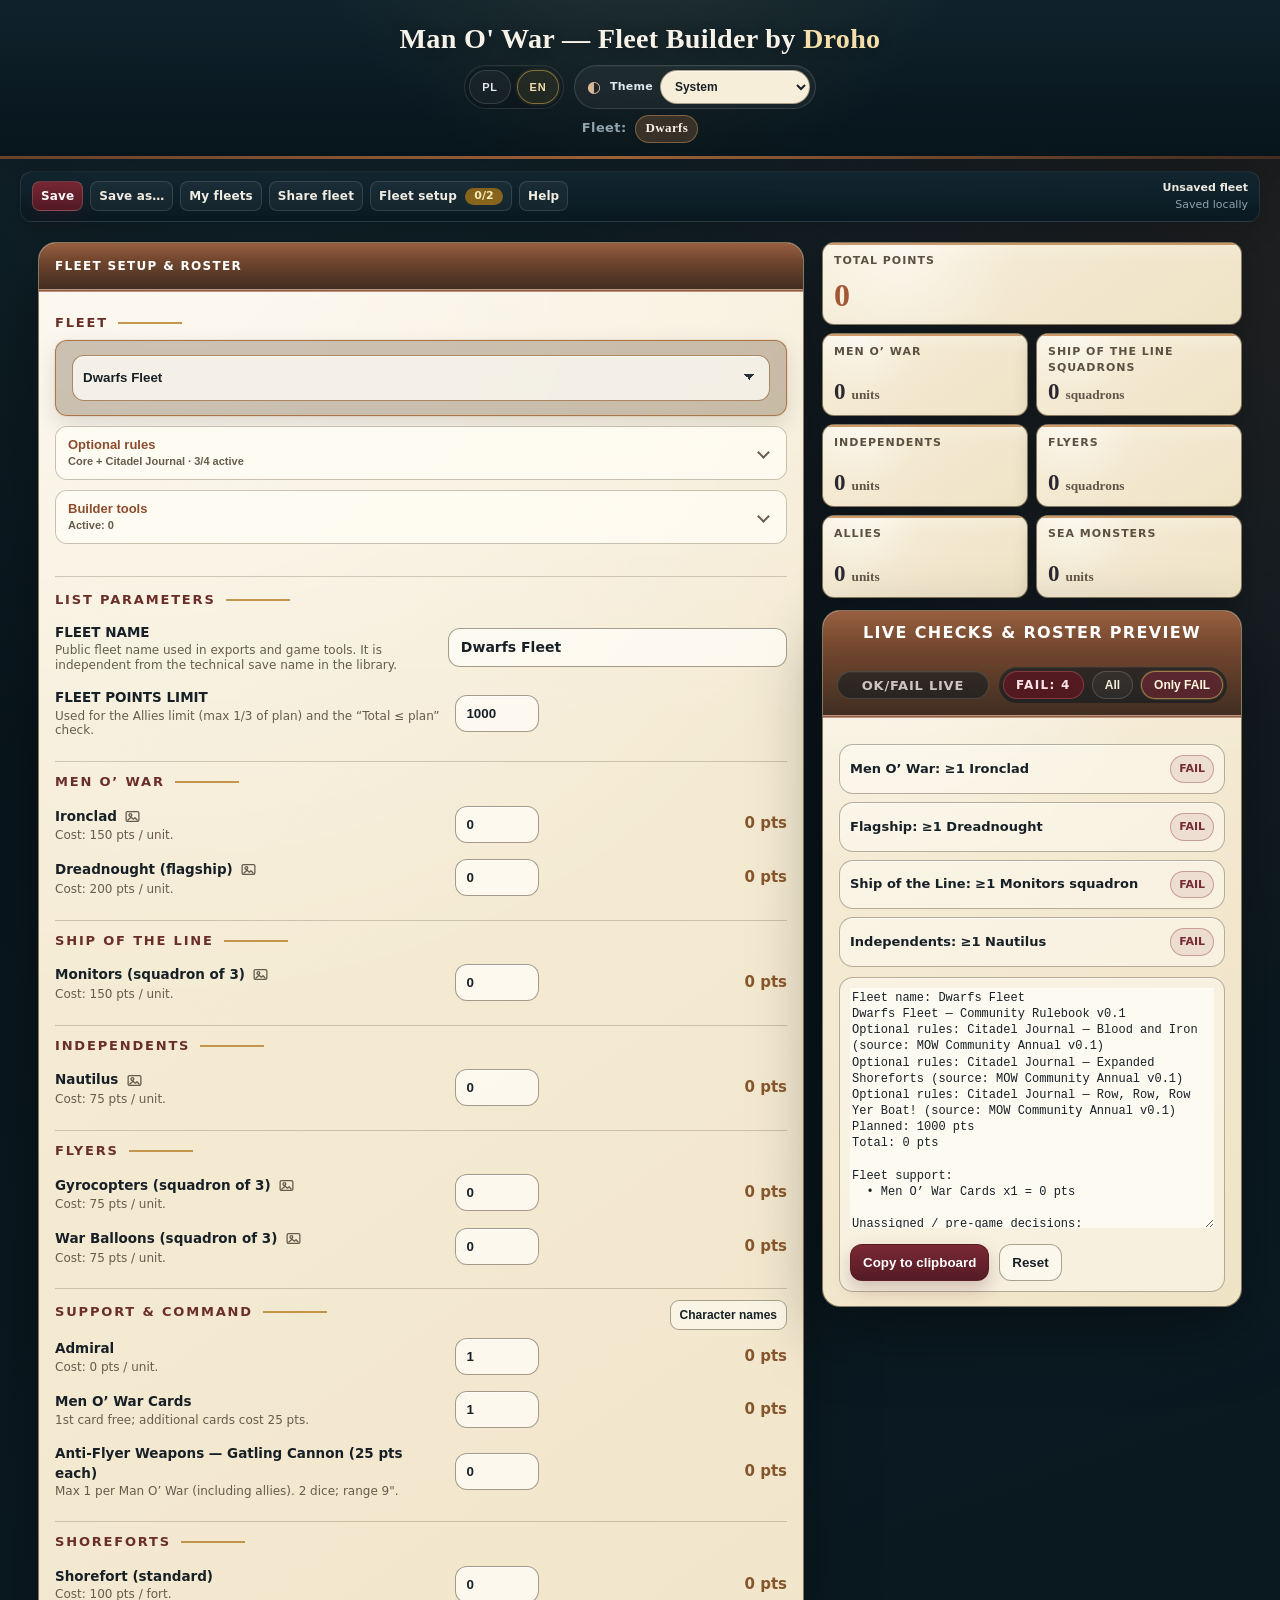
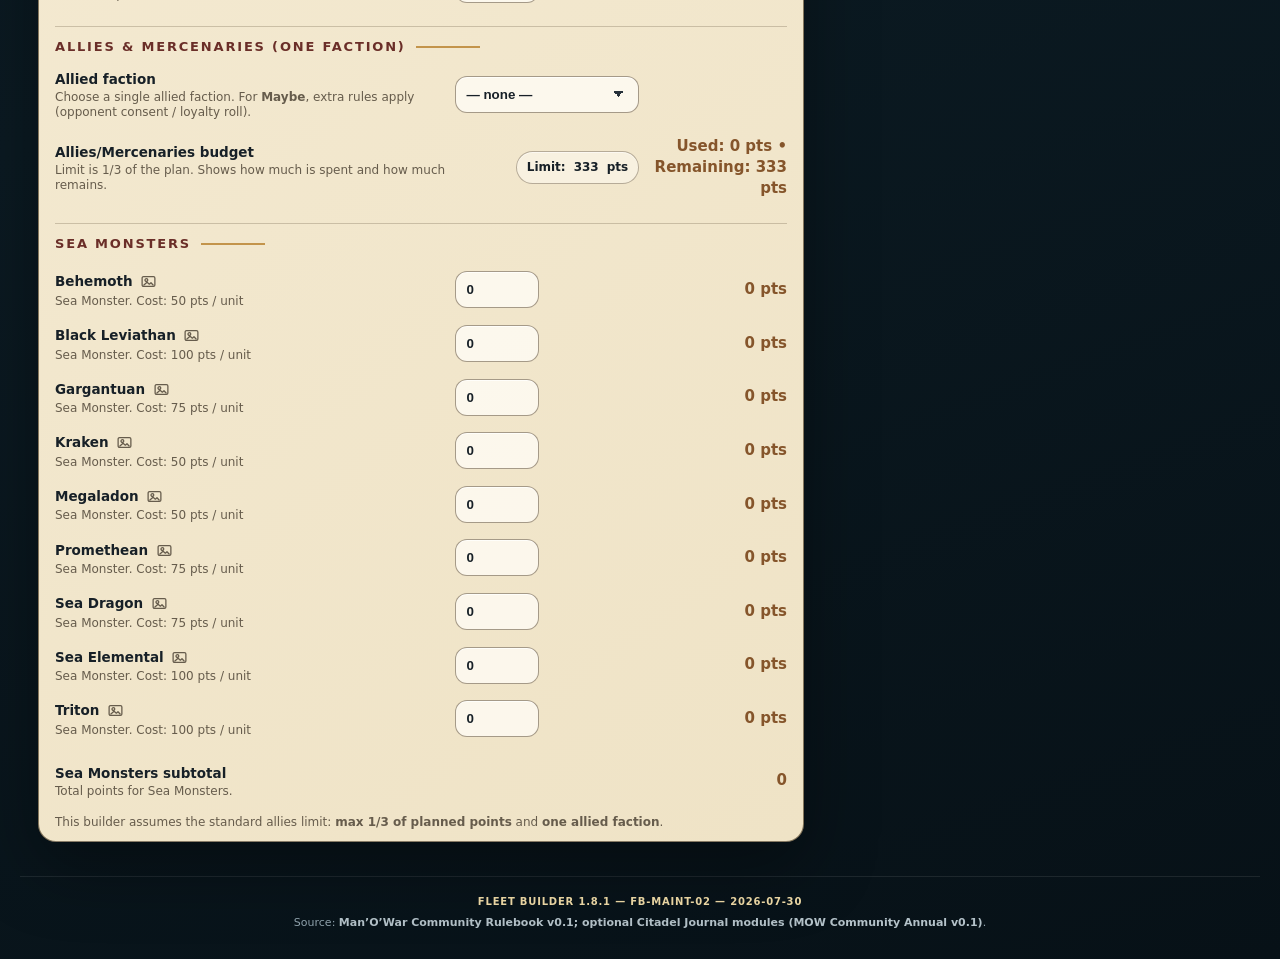
==== commit 587f6339: "Fleet Builder 1.8.1 — Expanded Wizard Levels Add the optional Community Annual expanded Wizard ladde" ====
--- a/index.html
+++ b/index.html
@@ -4,8 +4,8 @@
 <head>
 <meta charset="utf-8"/>
 <meta content="width=device-width, initial-scale=1" name="viewport"/>
-<meta content="1.8" name="application-version"/>
-<meta content="release90-public1-2026-07-27" name="build-id"/>
+<meta content="1.8.1" name="application-version"/>
+<meta content="fbmaint02-release-r1-2026-07-30" name="build-id"/>
 <meta content="public" name="release-channel"/>
 <meta content="release90-hotfix90h-2026-07-27" name="visual-branch-base"/>
 <meta content="release90-visual2d3-dark-scroll-fix-2026-07-27" name="visual-branch-parent"/>
@@ -35,7 +35,7 @@
   "operatingSystem": "Any",
   "isAccessibleForFree": true,
   "inLanguage": ["en", "pl"],
-  "softwareVersion": "1.8",
+  "softwareVersion": "1.8.1",
   "author": {
     "@type": "Person",
     "name": "Droho"
@@ -2104,7 +2104,7 @@
 <div class="row" id="mowFleetFluffNameRow">
 <div>
 <div class="title" data-i18n="fleet_fluff_name_title">FABULARNA NAZWA FLOTY</div>
-<div class="desc" data-i18n="fleet_fluff_name_desc">Publiczna nazwa floty widoczna w udostępnionej flocie i narzędziach gry. Nie zmienia technicznej nazwy zapisu w bibliotece.</div>
+<div class="desc" data-i18n="fleet_fluff_name_desc">Publiczna nazwa floty widoczna w eksporcie i narzędziach gry. Nie zmienia technicznej nazwy zapisu w bibliotece.</div>
 </div>
 <div class="qty mow-fleet-name-qty"><input aria-label="Fabularna nazwa floty" data-i18n="fleet_fluff_name_placeholder" data-i18n-attr="placeholder" id="mowFleetFluffName" maxlength="200" placeholder="np. Barak Varr Iron Tide" type="text" value=""/></div>
 </div>
@@ -2238,7 +2238,7 @@
 </div>
 </div>
 <footer class="mowAppFooter" role="contentinfo">
-<div aria-label="Fleet Builder version 1.8, RELEASE-90 PUBLIC-1, 2026-07-27" class="mowBuildStamp" data-build-date="2026-07-27" data-build-step="RELEASE-90 PUBLIC-1" data-version="1.8" id="mowBuildStamp" role="note">Fleet Builder 1.8 — RELEASE-90 PUBLIC-1 — 2026-07-27</div>
+<div aria-label="Fleet Builder version 1.8.1, FB-MAINT-02, 2026-07-30" class="mowBuildStamp" data-build-date="2026-07-30" data-build-step="FB-MAINT-02" data-version="1.8.1" id="mowBuildStamp" role="note">Fleet Builder 1.8.1 — FB-MAINT-02 — 2026-07-30</div>
 <div class="mowFooterSource"><span data-i18n="source">Źródło</span>: <b data-i18n="source_body" data-i18n-html>Man’O’War Community Rulebook v0.1; opcjonalne moduły Citadel Journal (MOW Community Annual v0.1)</b>.</div>
 </footer>
 <script>
@@ -3652,7 +3652,7 @@
       fleet_points_cap_title: "FLEET POINTS LIMIT",
       fleet_points_cap_desc: "Used for the Allies limit (max 1/3 of plan) and the “Total ≤ plan” check.",
       fleet_fluff_name_title: "FLEET NAME",
-      fleet_fluff_name_desc: "Public fleet name shown in shared fleets and game tools. It is independent of the technical save name in the library.",
+      fleet_fluff_name_desc: "Public fleet name used in exports and game tools. It is independent from the technical save name in the library.",
       fleet_fluff_name_placeholder: "e.g. Barak Varr Iron Tide",
 
       // Allies
@@ -4188,6 +4188,7 @@
     const nodes = sel ? root.querySelectorAll(sel) : [];
 
     nodes.forEach(el=>{
+      if(el.dataset&&el.dataset.mowDynamicI18nOwner==="wizard-mastery")return;
       const isPtsDynamic = (el.classList && el.classList.contains("pts")) || (/^pts_/i.test(el.id || ""));
       if(isPtsDynamic){
         // Dynamic numeric fields (points, KPIs etc.) must not be "restored" to a stale original value.
@@ -6213,59 +6214,164 @@
  *   2) mow_anti_flyer_patch.js
  */
 
-/* ===== Patch 1: Wizard options ===== */
-/* mow_wizard_options_patch.js
- * Adds wizard select options to fleets that use mode:"select_points" for unit id "wizard".
- * Safe patch: does not modify core, and tolerates missing fleets.
+/* ===== Patch 1: Standard Wizard mastery catalog ===== */
+/* FB-MAINT-02B generated consumer projection.
+ * Canonical catalog: mow_wizard_mastery_standard_v1.json
+ * SHA-256: 3ca0050d8e48fb5c476dde462c48361cfa073972fc64f0264b9431802c391b40
+ * Binding matrix SHA-256: 1d2603f7f2515ad5601231ba7c579bdbd757e92429ec293c29968b339c55fcf0
+ * Points remain a legacy UI carrier; variant_id remains canonical identity.
  */
-(function(){
-  const F = window.MOW_FLEETS;
-  if(!F) return;
-
-  const defaultWizardOptions = [
-    { value:50,  label:"Wizard Champion (50 pkt)" },
-    { value:100, label:"Master Wizard (100 pkt)" },
-    { value:150, label:"Wizard Lord (150 pkt)" }
+(function(root){
+  "use strict";
+  const F=root.MOW_FLEETS;
+  if(!F)return;
+  const MODULE_ID="annual_expanded_wizards";
+  const STORAGE_KEY="mow_community_annual_expanded_wizards_enabled";
+  const FLAG="MOW_ANNUAL_EXPANDED_WIZARDS_ON";
+  const VARIANTS=Object.freeze([{"variant_id":"wizard_champion","name":"Wizard Champion","points":50,"magic_cards":2,"dice_modifier":0,"battle_honours":1,"reroll_scope":"own_college","availability":["core","annual_expanded_wizards"],"identity_basis":"variant_id"},{"variant_id":"high_wizard_champion","name":"High Wizard Champion","points":75,"magic_cards":3,"dice_modifier":0,"battle_honours":1,"reroll_scope":"own_college","availability":["annual_expanded_wizards"],"identity_basis":"variant_id"},{"variant_id":"master_wizard","name":"Master Wizard","points":100,"magic_cards":4,"dice_modifier":0,"battle_honours":2,"reroll_scope":"own_college","availability":["core","annual_expanded_wizards"],"identity_basis":"variant_id"},{"variant_id":"high_master_wizard","name":"High Master Wizard","points":125,"magic_cards":5,"dice_modifier":0,"battle_honours":2,"reroll_scope":"own_college","availability":["annual_expanded_wizards"],"identity_basis":"variant_id"},{"variant_id":"wizard_lord","name":"Wizard Lord","points":150,"magic_cards":6,"dice_modifier":1,"battle_honours":3,"reroll_scope":"own_college","availability":["core","annual_expanded_wizards"],"identity_basis":"variant_id"},{"variant_id":"high_wizard_lord","name":"High Wizard Lord","points":175,"magic_cards":7,"dice_modifier":1,"battle_honours":3,"reroll_scope":"own_college","availability":["annual_expanded_wizards"],"identity_basis":"variant_id"},{"variant_id":"grand_wizard_lord","name":"Grand Wizard Lord","points":200,"magic_cards":8,"dice_modifier":1,"battle_honours":4,"reroll_scope":"any_colour","availability":["annual_expanded_wizards"],"identity_basis":"variant_id"}].map(Object.freeze));
+  const CORE_IDS=Object.freeze(["wizard_champion","master_wizard","wizard_lord"]);
+  const ANNUAL_IDS=Object.freeze(["wizard_champion","high_wizard_champion","master_wizard","high_master_wizard","wizard_lord","high_wizard_lord","grand_wizard_lord"]);
+  const BINDINGS=Object.freeze([{"fleet":"Empire","selection_id":"selection.role.empire.wizard"},{"fleet":"Bretonnia","selection_id":"selection.role.bretonnia.wizard"},{"fleet":"Elves","selection_id":"selection.role.elves.wizard"},{"fleet":"DarkElves","selection_id":"selection.role.dark_elves.wizard"},{"fleet":"Orcs","selection_id":"selection.role.orcs.wizard"},{"fleet":"Norse","selection_id":"selection.role.norse.wizard"},{"fleet":"Undead","selection_id":"selection.role.undead.wizard"}].map(Object.freeze));
+  const BY_ID=new Map(VARIANTS.map(v=>[v.variant_id,v]));
+  const BY_POINTS=new Map(VARIANTS.map(v=>[String(v.points),v]));
+  const ANNUAL_ONLY=new Set(ANNUAL_IDS.filter(id=>!CORE_IDS.includes(id)));
+  const selectedByFleet=new Map();
+  function lang(){try{return root.MOW_I18N?.getLang?.()==="en"?"en":"pl";}catch(e){return "pl";}}
+  function readOn(){try{return localStorage.getItem(STORAGE_KEY)==="1";}catch(e){return false;}}
+  if(typeof root[FLAG]!=="boolean")root[FLAG]=readOn();
+  function isOn(){return !!root[FLAG];}
+  function sourceKeyForFleet(fleetKey){return `${fleetKey}.wizard`;}
+  function modelPoints(fleetKey){
+    try{
+      const model=root.MOW_FLEET_NATIVE_MODEL;
+      if(!model||String(model.identity?.fleet_key||"")!==String(fleetKey||""))return 0;
+      const selection=(model.selections||[]).find(s=>String(s?.source_ref?.raw_external_key||"")===sourceKeyForFleet(fleetKey));
+      return Number(selection?.points?.total||0);
+    }catch(e){return 0;}
+  }
+  function capture(fleetKey){
+    const key=String(fleetKey||"");if(!key)return 0;
+    const el=root.document?.getElementById("wizard");
+    const value=Number(el?.value||0);
+    if(value>0)selectedByFleet.set(key,value);
+    return value;
+  }
+  function selectedPoints(fleetKey,explicitValue){
+    // An explicit selector value is the freshest source during the change event;
+    // the native model is committed a moment later by the RELEASE-90 command bridge.
+    const explicit=Number(explicitValue||0);if(explicit>0)return explicit;
+    const modelValue=modelPoints(fleetKey);if(modelValue>0)return modelValue;
+    return Number(selectedByFleet.get(String(fleetKey||""))||0);
+  }
+  function optionLabel(v,conflict){
+    const unit=lang()==="en"?"pts":"pkt";
+    const suffix=conflict?(lang()==="en"?" — requires Community Annual module":" — wymaga modułu Community Annual"):"";
+    return `${v.name} (${v.points} ${unit})${suffix}`;
+  }
+  function option(v,conflict){return Object.freeze({
+    value:v.points,label:optionLabel(v,!!conflict),variant_id:v.variant_id,
+    magic_cards:v.magic_cards,dice_modifier:v.dice_modifier,battle_honours:v.battle_honours,
+    reroll_scope:v.reroll_scope,required_module:ANNUAL_ONLY.has(v.variant_id)?MODULE_ID:null,
+    disabled:!!conflict,conflict:!!conflict
+  });}
+  function wizardUnit(fleetKey){
+    const fleet=F[fleetKey];
+    return fleet&&Array.isArray(fleet.baseUnits)?fleet.baseUnits.find(u=>u&&u.id==="wizard"&&u.mode==="select_points")||null:null;
+  }
+  function syncFleetOptions(fleetKey,explicitValue){
+    const key=String(fleetKey||"");const unit=wizardUnit(key);if(!unit)return [];
+    const allowed=isOn()?ANNUAL_IDS:CORE_IDS;
+    const options=allowed.map(id=>option(BY_ID.get(id),false));
+    const selected=BY_POINTS.get(String(selectedPoints(key,explicitValue)||""));
+    if(!isOn()&&selected&&ANNUAL_ONLY.has(selected.variant_id))options.push(option(selected,true));
+    unit.options=options;
+    unit.wizard_catalog_id="wizard_mastery.standard.v1";
+    unit.wizard_selection_family="standard_wizard";
+    const current=selectedPoints(key,explicitValue);
+    unit.desc=current>0?`${formatMetadata(current,lang())}. ${lang()==="en"?"Maximum 1 Wizard per fleet and 1 spell cast per turn.":"Maksymalnie 1 Wizard we flocie i 1 czar rzucany na turę."}`:emptyDescription(lang());
+    updateRenderedDescription(key,current);
+    return options.slice();
+  }
+  function syncAll(){BINDINGS.forEach(b=>syncFleetOptions(b.fleet));}
+  // Preserve the accepted Undead specialist Admiral selector exactly. The legacy
+  // wizard patch also supplied these options; replacing that patch must not let
+  // the generic select_points fallback turn Liche/Necromancer/Tomb King into a
+  // standard Wizard ladder.
+  const undeadAdmiral=Array.isArray(F.Undead?.baseUnits)?F.Undead.baseUnits.find(u=>u&&u.id==="admiral"&&u.mode==="select_points"):null;
+  if(undeadAdmiral)undeadAdmiral.options=[
+    {value:300,label:"Liche (300 pkt)"},
+    {value:250,label:"Necromancer (250 pkt)"},
+    {value:50,label:"Tomb King (50 pkt)"}
   ];
-
-  // Community Annual — Undead fleet uses a longer wizard ladder.
-  const undeadWizardOptions = [
-    { value:50,  label:"Wizard Champion (50 pkt)" },
-    { value:75,  label:"High Wizard Champion (75 pkt)" },
-    { value:100, label:"Master Wizard (100 pkt)" },
-    { value:125, label:"High Master Wizard (125 pkt)" },
-    { value:150, label:"Wizard Lord (150 pkt)" },
-    { value:175, label:"High Wizard Lord (175 pkt)" },
-    { value:200, label:"Grand Wizard Lord (200 pkt)" }
-  ];
-
-  // Community Annual — Undead Admiral choice (drives crew points display + wizard gating).
-  const undeadAdmiralOptions = [
-    { value:300, label:"Liche (300 pkt)" },
-    { value:250, label:"Necromancer (250 pkt)" },
-    { value:50,  label:"Tomb King (50 pkt)" }
-  ];
-
-  Object.keys(F).forEach(k=>{
-    const fleet = F[k];
-    if(!fleet || !Array.isArray(fleet.baseUnits)) return;
-
-    const isUndead = fleet.key === "Undead";
-
-    fleet.baseUnits.forEach(u=>{
-      if(!u || !u.mode || u.mode !== "select_points" || u.options) return;
-
-      if(u.id === "wizard"){
-        u.options = isUndead ? undeadWizardOptions : defaultWizardOptions;
+  function conflictFor(fleetKey,points){const v=BY_POINTS.get(String(Number(points||0)));return !!(!isOn()&&v&&ANNUAL_ONLY.has(v.variant_id));}
+  function metadataByPoints(points){const v=BY_POINTS.get(String(Number(points||0)));return v?Object.freeze(Object.assign({},v)):null;}
+  function formatRules(points,language){
+    const v=metadataByPoints(points);if(!v)return "";const en=language==="en";
+    const mod=v.dice_modifier>0?`+${v.dice_modifier}`:String(v.dice_modifier);
+    const reroll=v.reroll_scope==="any_colour"?(en?"reroll any colour":"przerzut dowolnego koloru"):(en?"reroll own College":"przerzut własnego Kolegium");
+    return en?`${v.magic_cards} Magic Cards; Dice Modifier ${mod}; ${v.battle_honours} Battle Honours; ${reroll}`:`karty Magii: ${v.magic_cards}; modyfikator kości: ${mod}; Battle Honours: ${v.battle_honours}; ${reroll}`;
+  }
+  function formatMetadata(points,language){
+    const v=metadataByPoints(points);if(!v)return "";const en=language==="en";
+    return `${v.name} — ${v.points} ${en?"pts":"pkt"}; ${formatRules(points,language)}`;
+  }
+  function emptyDescription(language){
+    return language==="en"
+      ? "Core offers Wizard Champion, Master Wizard and Wizard Lord. Enable Community Annual — Expanded Wizard Levels for all seven levels. Maximum 1 Wizard per fleet and 1 spell cast per turn."
+      : "Core obejmuje Wizard Champion, Master Wizard i Wizard Lord. Włącz Community Annual — rozszerzone poziomy Wizarda, aby użyć pełnej drabinki siedmiu poziomów. Maksymalnie 1 Wizard we flocie i 1 czar rzucany na turę.";
+  }
+  function updateRenderedDescription(fleetKey,points){
+    const current=String(root.document?.getElementById("fleetSelect")?.value||root.MOW_BOOT_FLEET||"");
+    if(current!==String(fleetKey||""))return;
+    const desc=root.document?.getElementById("wizard")?.closest(".row")?.querySelector(".desc");
+    if(!desc)return;
+    desc.dataset.mowDynamicI18nOwner="wizard-mastery";
+    const value=Number(points||root.document.getElementById("wizard")?.value||0);
+    const body=value>0?formatMetadata(value,lang()):emptyDescription(lang());
+    const conflict=conflictFor(fleetKey,value)?(lang()==="en"?" Selection preserved, but it requires the Community Annual module.":" Wybór został zachowany, ale wymaga modułu Community Annual."):"";
+    desc.textContent=`${body}. ${lang()==="en"?"Maximum 1 Wizard per fleet and 1 spell cast per turn.":"Maksymalnie 1 Wizard we flocie i 1 czar rzucany na turę."}${conflict}`.replace(/\.\s*\./g,".");
+  }
+  BINDINGS.forEach(binding=>{
+    const fleet=F[binding.fleet],prior=fleet&&fleet.checks;
+    if(!fleet||typeof prior!=="function"||prior.__fbmaint02bWizardWrapped)return;
+    const wrapped=function(state){
+      const rows=prior.call(this,state)||[];const points=Number(state?.base?.pts?.wizard||0);
+      if(conflictFor(binding.fleet,points)){
+        const message=lang()==="en"?"Wizard level requires Community Annual — Expanded Wizard Levels. Re-enable the module or explicitly choose a core level.":"Poziom Wizarda wymaga Community Annual — rozszerzonych poziomów. Włącz moduł ponownie albo jawnie wybierz poziom core.";
+        rows.push([message,"FAIL","fail"]);
       }
-
-      if(u.id === "admiral" && isUndead){
-        u.options = undeadAdmiralOptions;
+      return rows;
+    };
+    wrapped.__fbmaint02bWizardWrapped=true;fleet.checks=wrapped;
+  });
+  syncAll();
+  if(root.document){
+    root.document.addEventListener("change",event=>{
+      const target=event&&event.target;if(!target||target.id!=="wizard")return;
+      const fleetKey=String(root.document.getElementById("fleetSelect")?.value||root.MOW_BOOT_FLEET||"");
+      const value=Number(target.value||0);if(value>0)selectedByFleet.set(fleetKey,value);
+      if(!isOn()&&!conflictFor(fleetKey,value)){
+        Array.from(target.querySelectorAll('option[data-module-conflict="annual_expanded_wizards"]')).forEach(option=>option.remove());
       }
-    });
+      syncFleetOptions(fleetKey,value);
+      updateRenderedDescription(fleetKey,value);
+    },true);
+    ["langPL","langEN"].forEach(id=>root.document.getElementById(id)?.addEventListener("click",()=>setTimeout(()=>{
+      const fleetKey=String(root.document.getElementById("fleetSelect")?.value||root.MOW_BOOT_FLEET||"");
+      syncFleetOptions(fleetKey,Number(root.document.getElementById("wizard")?.value||0));
+    },60)));
+    root.document.addEventListener("mow:nativefleetmodelchange",()=>setTimeout(()=>{
+      const fleetKey=String(root.document.getElementById("fleetSelect")?.value||root.MOW_BOOT_FLEET||"");
+      syncFleetOptions(fleetKey,Number(root.document.getElementById("wizard")?.value||0));
+    },90));
+  }
+  root.MOW_WIZARD_MASTERY=Object.freeze({
+    BUILD:"fbmaint02-release-r1-2026-07-30",catalog_id:"wizard_mastery.standard.v1",
+    module_id:MODULE_ID,storage_key:STORAGE_KEY,flag:FLAG,variants:VARIANTS,core_variant_ids:CORE_IDS,
+    annual_variant_ids:ANNUAL_IDS,bindings:BINDINGS,capture,syncFleetOptions,syncAll,isOn,conflictFor,
+    metadataByPoints,formatRules,formatMetadata,emptyDescription,updateRenderedDescription,variantIdByPoints(points){const v=BY_POINTS.get(String(Number(points||0)));return v?v.variant_id:null;}
   });
-})();
-
+})(typeof window!=="undefined"?window:globalThis);
 
 
 /* ===== Patch 2: Anti-flyer weapons ===== */
@@ -18604,6 +18710,14 @@
     ]
   };
 
+  const WIZARD_MASTERY_CONFIG = {
+    flag: "MOW_ANNUAL_EXPANDED_WIZARDS_ON",
+    storage: "mow_community_annual_expanded_wizards_enabled",
+    moduleId: "annual_expanded_wizards",
+    pl: "Community Annual — rozszerzone poziomy Wizarda",
+    en: "Community Annual — Expanded Wizard Levels"
+  };
+
   function $(sel, root=document){ try { return root.querySelector(sel); } catch(e){ return null; } }
   function getFleetKey(){
     const sel = document.getElementById("fleetSelect");
@@ -18627,6 +18741,7 @@
   });
   window[SHORE_FORTS_CONFIG.flag] = readOn(SHORE_FORTS_CONFIG);
   window[SHIPS_BOATS_CONFIG.flag] = readOn(SHIPS_BOATS_CONFIG);
+  if(typeof window[WIZARD_MASTERY_CONFIG.flag] !== "boolean") window[WIZARD_MASTERY_CONFIG.flag] = readOn(WIZARD_MASTERY_CONFIG);
 
   function ensureToggleColumn(host){
     let col = $("#mowOptionalRulesRows", host);
@@ -18701,6 +18816,30 @@
     }
   }
 
+  function mountWizardMasteryToggle(col){
+    let wrap = document.getElementById("mowAnnualExpandedWizardsToggle_wrap");
+    if(!wrap){
+      wrap = makeToggleRow("mowAnnualExpandedWizardsToggle_wrap", "mowAnnualExpandedWizardsToggle");
+      const fleetWrap = document.getElementById("mowCitadelJournalToggle_wrap");
+      if(fleetWrap && fleetWrap.parentElement === col) fleetWrap.insertAdjacentElement("afterend", wrap);
+      else insertBeforeTools(col, wrap);
+    }else if(wrap.parentElement !== col){ col.appendChild(wrap); }
+    const cb = document.getElementById("mowAnnualExpandedWizardsToggle");
+    if(cb && !cb.__mowAnnualExpandedWizardsBound){
+      cb.addEventListener("change", function(){
+        const fleetKey=getFleetKey();
+        try{ window.MOW_WIZARD_MASTERY?.capture?.(fleetKey); }catch(e){}
+        const on=!!cb.checked;
+        window[WIZARD_MASTERY_CONFIG.flag]=on;
+        writeOn(WIZARD_MASTERY_CONFIG,on);
+        try{ window.MOW_WIZARD_MASTERY?.syncFleetOptions?.(fleetKey); }catch(e){}
+        rerenderCurrentFleet();
+        try{ document.dispatchEvent(new CustomEvent("mow:wizardmasterymodulechange",{detail:{module_id:WIZARD_MASTERY_CONFIG.moduleId,enabled:on,fleet_key:fleetKey}})); }catch(e){}
+      });
+      cb.__mowAnnualExpandedWizardsBound=true;
+    }
+  }
+
   function mountShorefortToggle(col){
     let wrap = document.getElementById("mowExpandedShorefortsToggle_wrap");
     if(!wrap){
@@ -18759,6 +18898,7 @@
     const host = document.getElementById("mowUpToggleHost") || $(".right") || document.body;
     const col = ensureToggleColumn(host);
     mountFleetToggle(col);
+    mountWizardMasteryToggle(col);
     mountShorefortToggle(col);
     mountShipsBoatsToggle(col);
     sync();
@@ -18784,6 +18924,18 @@
     wrap.style.display = "";
   }
 
+  function syncWizardMasteryToggle(){
+    const wrap=document.getElementById("mowAnnualExpandedWizardsToggle_wrap");
+    const cb=document.getElementById("mowAnnualExpandedWizardsToggle");
+    if(!wrap||!cb)return;
+    if(typeof window[WIZARD_MASTERY_CONFIG.flag] !== "boolean") window[WIZARD_MASTERY_CONFIG.flag]=readOn(WIZARD_MASTERY_CONFIG);
+    const label=labelFor(WIZARD_MASTERY_CONFIG);
+    cb.checked=!!window[WIZARD_MASTERY_CONFIG.flag];
+    cb.setAttribute("aria-label",label);
+    const txt=wrap.querySelector(".mowUpSwitchLabel");if(txt)txt.textContent=label;
+    wrap.style.display="";
+  }
+
   function syncShorefortToggle(){
     const wrap = document.getElementById("mowExpandedShorefortsToggle_wrap");
     const cb = document.getElementById("mowExpandedShorefortsToggle");
@@ -18818,6 +18970,7 @@
 
   function sync(){
     syncFleetToggle();
+    syncWizardMasteryToggle();
     syncShorefortToggle();
     syncShipsBoatsToggle();
   }
@@ -19287,7 +19440,18 @@
 
       if(mode === "select_points"){
         // Points selector: value = points (handled in core). Supports per-unit custom options via u.options.
-        const desc = (typeof u.desc === "string" && u.desc.trim()) ? esc(u.desc) : "Wybierz poziom (punkty). Koszt: wg wyboru.";
+        let rawDesc = (typeof u.desc === "string" && u.desc.trim()) ? u.desc : "Wybierz poziom (punkty). Koszt: wg wyboru.";
+        if(String(u.id||"")==="wizard" && window.MOW_WIZARD_MASTERY){
+          const api=window.MOW_WIZARD_MASTERY,language=window.MOW_I18N?.getLang?.()==="en"?"en":"pl",fleetKey=String(sel.value||window.MOW_BOOT_FLEET||"");
+          const model=window.MOW_FLEET_INT1C_STEP83?.getCurrentModel?.(),source=`${fleetKey}.wizard`,selection=Array.isArray(model?.selections)?model.selections.find(item=>item?.source_ref?.raw_external_key===source):null;
+          const points=Number(selection?.points?.total||UNIT_CACHE[u.id]||document.getElementById(u.id)?.value||0);
+          if(points>0){
+            const limits=language==="en"?"Maximum 1 Wizard per fleet and 1 spell cast per turn.":"Maksymalnie 1 Wizard we flocie i 1 czar rzucany na turę.";
+            const conflict=api.conflictFor(fleetKey,points)?(language==="en"?" Selection preserved, but it requires the Community Annual module.":" Wybór został zachowany, ale wymaga modułu Community Annual."):"";
+            rawDesc=`${api.formatMetadata(points,language)}. ${limits}${conflict}`;
+          }else rawDesc=api.emptyDescription(language);
+        }
+        const desc=esc(rawDesc);
         const opts = (Array.isArray(u.options) && u.options.length)
           ? u.options
           : [
@@ -19296,7 +19460,18 @@
               { value: 150, label: "Wizard Lord (150 pkt)" }
             ];
 const optHtml = ['<option value="0" selected data-i18n="pick_option">— wybierz —</option>']
-          .concat(opts.map(o=>`<option value="${esc(String(o.value))}">${esc(String(o.label))}</option>`))
+          .concat(opts.map(o=>{
+            const attrs = [
+              o.disabled ? " disabled" : "",
+              o.conflict ? ' data-module-conflict="annual_expanded_wizards"' : "",
+              o.variant_id ? ` data-variant-id="${esc(String(o.variant_id))}"` : "",
+              Number.isFinite(Number(o.magic_cards)) ? ` data-magic-cards="${esc(String(o.magic_cards))}"` : "",
+              Number.isFinite(Number(o.dice_modifier)) ? ` data-dice-modifier="${esc(String(o.dice_modifier))}"` : "",
+              Number.isFinite(Number(o.battle_honours)) ? ` data-battle-honours="${esc(String(o.battle_honours))}"` : "",
+              o.reroll_scope ? ` data-reroll-scope="${esc(String(o.reroll_scope))}"` : ""
+            ].join("");
+            return `<option value="${esc(String(o.value))}"${attrs}>${esc(String(o.label))}</option>`;
+          }))
           .join("");
 
         return `
@@ -19450,6 +19625,7 @@
     }
 
     function renderUnits(fleetKey){
+      try{ window.MOW_WIZARD_MASTERY?.syncFleetOptions?.(fleetKey); }catch(e){}
       const fleet = (window.MOW_FLEETS || {})[fleetKey];
       if(!fleet || !Array.isArray(fleet.baseUnits)){
         root.innerHTML = "";
@@ -19605,8 +19781,11 @@
     if(ordered.includes(current)) sel.value = current;
 
     function bootTo(k){
-      snapshotFleetUnitValues(window.MOW_BOOT_FLEET || sel.value || k);
+      const previousFleet=window.MOW_BOOT_FLEET || sel.value || k;
+      try{ window.MOW_WIZARD_MASTERY?.capture?.(previousFleet); }catch(e){}
+      snapshotFleetUnitValues(previousFleet);
       window.MOW_BOOT_FLEET = k;
+      try{ window.MOW_WIZARD_MASTERY?.syncFleetOptions?.(k); }catch(e){}
       
 
       // THEME PATCH (per fleet)
@@ -20264,7 +20443,7 @@
 
   const BUILD = Object.freeze({
     app: "Man O' War Fleet Builder",
-    version: "1.7",
+    version: "1.8.1",
     build: "step89-2026-07-17",
     contract_schema: "mow.fleet",
     contract_version: "0.1.1",
@@ -20503,7 +20682,7 @@
 
   const BUILD = Object.freeze({
     app: "Man O' War Fleet Builder",
-    version: "1.7",
+    version: "1.8.1",
     build: "step89-2026-07-17",
     private_state_schema: "mow.builder.fleet-state",
     private_state_version: 2,
@@ -21397,7 +21576,7 @@
   "use strict";
 
   const BUILD=Object.freeze({
-    app:"Man O' War Fleet Builder",version:"1.7",build:"step89-2026-07-17",
+    app:"Man O' War Fleet Builder",version:"1.8.1",build:"step89-2026-07-17",
     schema:"mow.target_eligibility_report",schema_version:"0.1.0"
   });
   const NS="mow.builder";
@@ -21700,7 +21879,7 @@
   "use strict";
 
   const BUILD=Object.freeze({
-    app:"Man O' War Fleet Builder",version:"1.7",build:"step87-2026-07-17",
+    app:"Man O' War Fleet Builder",version:"1.8.1",build:"step87-2026-07-17",
     schema:"mow.assignment_rebase_report",schema_version:"0.1.0"
   });
   const NS="mow.builder";
@@ -21868,7 +22047,7 @@
 (function(root){
   "use strict";
 
-  const BUILD=Object.freeze({app:"Man O' War Fleet Builder",version:"1.7",build:"step89-2026-07-17",schema:"mow.purchase_legality_report",schema_version:"0.1.0"});
+  const BUILD=Object.freeze({app:"Man O' War Fleet Builder",version:"1.8.1",build:"step89-2026-07-17",schema:"mow.purchase_legality_report",schema_version:"0.1.0"});
   const IMPLICIT_MODULES=new Set(["core","allies_catalog","sea_monsters"]);
   const PROVISIONAL_DEFINITION_STATUSES=new Set(["proposed_definition","draft_requires_definition"]);
   const PROVISIONAL_AVAILABILITY_STATUSES=new Set(["draft_requires_definition","draft_unresolved"]);
@@ -22039,7 +22218,7 @@
 
   const BUILD=Object.freeze({
     app:"Man O' War Fleet Builder",
-    version:"1.7",
+    version:"1.8.1",
     build:"step89-2026-07-17",
     contract_schema:"mow.fleet",
     contract_version:"0.1.1"
@@ -22352,7 +22531,7 @@
 
   const BUILD=Object.freeze({
     app:"Man O' War Fleet Builder",
-    version:"1.7",
+    version:"1.8.1",
     build:"step89-2026-07-17",
     contract_version:"0.1.1",
     integration_expectations_version:"0.1.1"
@@ -22599,7 +22778,7 @@
 
   const BUILD = Object.freeze({
     app:"Man O' War Fleet Builder",
-    version:"1.7",
+    version:"1.8.1",
     build:"step83.2-2026-07-17",
     repair:"legacy_ship_names_to_native_units"
   });
@@ -22849,6 +23028,11 @@
       flag: "MOW_SHIPS_BOATS_ON",
       storage: "mow_citadel_journal_ships_boats_enabled",
       control: "mowShipsBoatsToggle"
+    },
+    annualExpandedWizards: {
+      flag: "MOW_ANNUAL_EXPANDED_WIZARDS_ON",
+      storage: "mow_community_annual_expanded_wizards_enabled",
+      control: "mowAnnualExpandedWizardsToggle"
     }
   };
 
@@ -23042,8 +23226,19 @@
         <summary>Walidacja i dodatkowe moduły</summary>
         <div class="mow-help-detail">
           <p>Przełącznik <b>Wszystkie / Tylko FAIL</b> pozwala pokazać wszystkie kontrole albo wyłącznie problemy wymagające uwagi.</p>
-          <p>W sekcji <b>Zasady opcjonalne</b> można włączyć uzgodnione dodatki, takie jak frakcyjne materiały z <i>Citadel Journal</i>, <b>Citadel Journal — Expanded Shoreforts</b> i <b>Citadel Journal — łodzie okrętowe</b>.</p>
+          <p>W sekcji <b>Zasady opcjonalne</b> można włączyć uzgodnione dodatki, takie jak frakcyjne materiały z <i>Citadel Journal</i>, <b>Community Annual — rozszerzone poziomy Wizarda</b>, <b>Citadel Journal — Expanded Shoreforts</b> i <b>Citadel Journal — łodzie okrętowe</b>.</p>
           <p>Brak komunikatów FAIL potwierdza zgodność z kontrolami zapisanymi w builderze. Nadal uwzględnij szczególne zasady scenariusza i ustalenia z przeciwnikiem.</p>
+        </div>
+      </details>
+
+
+      <details>
+        <summary>Core i Community Annual — poziomy Wizarda</summary>
+        <div class="mow-help-detail">
+          <p>Bez dodatkowego modułu zwykły Wizard korzysta z trzech poziomów core: <b>Wizard Champion</b>, <b>Master Wizard</b> i <b>Wizard Lord</b>.</p>
+          <p>Przełącznik <b>Community Annual — rozszerzone poziomy Wizarda</b> udostępnia pełną drabinkę siedmiu poziomów. Opis pod selektorem pokazuje liczbę kart Magii, modyfikator kości, Battle Honours i zakres przerzutu.</p>
+          <p>Wyłączenie modułu przy wybranym poziomie dostępnym tylko w Community Annual nie zmienia go automatycznie. Builder zachowuje wybór, pokazuje konflikt i wymaga jawnej korekty albo ponownego włączenia modułu.</p>
+          <p>Obowiązuje nadal maksymalnie <b>1 Wizard we flocie</b> i <b>1 czar rzucany na turę</b>. Systemy specjalistyczne, takie jak Elven Mage, Orc Shaman, Grey Seer, Runesmith, Liche i Necromancer, nie korzystają z tej drabinki.</p>
         </div>
       </details>
 
@@ -23112,6 +23307,7 @@
         <summary>Kopiowanie rosteru, Reset i korzystanie na telefonie</summary>
         <div class="mow-help-detail">
           <p><b>Kopiuj do schowka</b> tworzy czytelną wersję tekstową, którą można wkleić do wiadomości, dokumentu lub zgłoszenia.</p>
+          <p><b>Eksportuj flotę</b> zapisuje przenośny plik <span class="mow-help-code">mow.fleet 0.1.2</span>. <b>Importuj flotę</b> otwiera taki plik lub historyczny kod <span class="mow-help-code">MOWFLEET1</span> jako nową, niezależną kopię.</p>
           <p><b>Reset</b> czyści bieżącą rozpiskę, ale nie usuwa nazwanych flot z biblioteki. Niezapisaną pracę warto wcześniej zapisać.</p>
           <p>Na telefonie część sekcji jest zwijana, a ilości zmienia się dużymi przyciskami − / liczba / +. Jeśli klawiatura zasłania pole nazwy, przewiń aktywne pole wyżej.</p>
         </div>
@@ -23152,8 +23348,19 @@
         <summary>Validation and additional modules</summary>
         <div class="mow-help-detail">
           <p>The <b>All / FAIL only</b> control shows every check or only problems that need attention.</p>
-          <p>Under <b>Optional rules</b> you can enable agreed additions such as faction material from <i>Citadel Journal</i>, <b>Citadel Journal — Expanded Shoreforts</b> and <b>Citadel Journal — Ships’ Boats</b>.</p>
+          <p>Under <b>Optional rules</b> you can enable agreed additions such as faction material from <i>Citadel Journal</i>, <b>Community Annual — Expanded Wizard Levels</b>, <b>Citadel Journal — Expanded Shoreforts</b> and <b>Citadel Journal — Ships’ Boats</b>.</p>
           <p>No FAIL messages means the roster passes the checks implemented in the builder. You should still apply scenario-specific rules and any agreements made with your opponent.</p>
+        </div>
+      </details>
+
+
+      <details>
+        <summary>Core and Community Annual Wizard levels</summary>
+        <div class="mow-help-detail">
+          <p>Without the additional module, an ordinary Wizard uses the three core levels: <b>Wizard Champion</b>, <b>Master Wizard</b> and <b>Wizard Lord</b>.</p>
+          <p><b>Community Annual — Expanded Wizard Levels</b> enables the complete seven-level ladder. The selector description shows Magic Cards, Dice Modifier, Battle Honours and reroll scope.</p>
+          <p>Disabling the module while an Annual-only level is selected does not convert it automatically. The builder preserves the choice, shows a conflict and requires an explicit correction or re-enabling the module.</p>
+          <p>The global limits remain <b>1 Wizard per fleet</b> and <b>1 spell cast per turn</b>. Specialist systems such as Elven Mage, Orc Shaman, Grey Seer, Runesmith, Liche and Necromancer do not use this ladder.</p>
         </div>
       </details>
 
@@ -23222,6 +23429,7 @@
         <summary>Copying a roster, Reset and mobile use</summary>
         <div class="mow-help-detail">
           <p><b>Copy to clipboard</b> creates a readable text roster for messages, documents or event submissions.</p>
+          <p><b>Export fleet</b> saves a portable <span class="mow-help-code">mow.fleet 0.1.2</span> file. <b>Import fleet</b> opens that file or a historical <span class="mow-help-code">MOWFLEET1</span> code as a new independent copy.</p>
           <p><b>Reset</b> clears the current roster but does not delete named fleets from the library. Save any work you want to keep first.</p>
           <p>On mobile, some sections collapse and unit quantities use large − / number / + controls. If the keyboard covers a ship-name field, scroll the active field higher on the screen.</p>
         </div>
@@ -23300,13 +23508,20 @@
   }
   function validateNativeModelFully(model){
     const normalized=normalizeNativeModelContract(model);
+    const wizardSources=new Set(["Empire.wizard","Bretonnia.wizard","Elves.wizard","DarkElves.wizard","Orcs.wizard","Norse.wizard","Undead.wizard"]),wizardVariants=new Set(["wizard_champion","high_wizard_champion","master_wizard","high_master_wizard","wizard_lord","high_wizard_lord","grand_wizard_lord"]);
+    for(const selection of normalized.selections||[]){
+      const source=String(selection&&selection.source_ref&&selection.source_ref.raw_external_key||"");if(!wizardSources.has(source)||Number(selection.quantity||0)<=0)continue;
+      if(!wizardVariants.has(String(selection.variant_id||""))){const error=new Error("Unknown standard Wizard variant_id");error.code="UNKNOWN_STANDARD_WIZARD_VARIANT";error.details={source_ref:source,variant_id:selection.variant_id};throw error;}
+      for(const roleId of selection.result_refs&&selection.result_refs.role_instance_ids||[]){const role=(normalized.roles||[]).find(item=>item&&item.role_instance_id===roleId);if(role&&String(role.variant_id||"")!==String(selection.variant_id||"")){const error=new Error("Standard Wizard role variant_id mismatch");error.code="STANDARD_WIZARD_VARIANT_MISMATCH";error.details={source_ref:source,selection_variant_id:selection.variant_id,role_variant_id:role.variant_id};throw error;}}
+    }
     authority().validateNativeModel(normalized);
     if(!window.MowFleetSemantic || typeof window.MowFleetSemantic.validate !== "function") throw new Error("Semantic fleet validator is unavailable");
     const semantic = window.MowFleetSemantic.validate(normalized,{maxErrors:300,maxWarnings:300,targetEligibility:true});
     const draftAllowed=new Set([
       "ROSTER_BUILD_ASSIGNMENT_PENDING","INVALID_ROSTER_ASSIGNMENT","ROSTER_ASSIGNMENT_TARGET_REQUIRED",
       "ASSIGNMENT_TARGET_DEPENDENCY_UNRESOLVED","ASSIGNMENT_NO_LEGAL_TARGET","ASSIGNMENT_TARGET_ILLEGAL",
-      "ASSIGNMENT_TARGET_CAPACITY_EXCEEDED","ADMIRAL_EXACTLY_ONE_REQUIRED","ASSIGNMENT_APPLICABILITY_STALE","ASSIGNMENT_TARGET_QUERY_STALE"
+      "ASSIGNMENT_TARGET_CAPACITY_EXCEEDED","ADMIRAL_EXACTLY_ONE_REQUIRED","ASSIGNMENT_APPLICABILITY_STALE","ASSIGNMENT_TARGET_QUERY_STALE",
+      "WIZARD_ANNUAL_MODULE_REQUIRED"
     ]);
     const blocking=(semantic.errors||[]).filter(item=>!draftAllowed.has(item.code));
     if(blocking.length){
@@ -23696,7 +23911,8 @@
     const modules = {
       factionCitadel: factionCfg ? !!(factionCb ? factionCb.checked : window[factionCfg.flag]) : false,
       expandedShoreforts: !!($(GLOBAL_MODULES.expandedShoreforts.control)?.checked ?? window[GLOBAL_MODULES.expandedShoreforts.flag]),
-      shipsBoats: !!($(GLOBAL_MODULES.shipsBoats.control)?.checked ?? window[GLOBAL_MODULES.shipsBoats.flag])
+      shipsBoats: !!($(GLOBAL_MODULES.shipsBoats.control)?.checked ?? window[GLOBAL_MODULES.shipsBoats.flag]),
+      annualExpandedWizards: !!($(GLOBAL_MODULES.annualExpandedWizards.control)?.checked ?? window[GLOBAL_MODULES.annualExpandedWizards.flag])
     };
     return modules;
   }
@@ -23858,7 +24074,8 @@
       const modulePairs = [
         ["mowCitadelJournalToggle", !!(state.modules && state.modules.factionCitadel)],
         [GLOBAL_MODULES.expandedShoreforts.control, !!(state.modules && state.modules.expandedShoreforts)],
-        [GLOBAL_MODULES.shipsBoats.control, !!(state.modules && state.modules.shipsBoats)]
+        [GLOBAL_MODULES.shipsBoats.control, !!(state.modules && state.modules.shipsBoats)],
+        [GLOBAL_MODULES.annualExpandedWizards.control, !!(state.modules && state.modules.annualExpandedWizards)]
       ];
       for(const pair of modulePairs){
         const el = $(pair[0]);
@@ -24312,7 +24529,7 @@
       version:SHARE_VERSION,
       profile:SHARE_PROFILE,
       shared_at:nowIso(),
-      producer:{ app:"mow-fleet-builder", version:"1.7", build:"step89" },
+      producer:{ app:"mow-fleet-builder", version:"1.8.1", build:"fbmaint02-release-r1-2026-07-30" },
       label:getActiveFleetName() || null,
       state:deepClone(current)
     };
@@ -24990,14 +25207,14 @@
 
   const BUILD = Object.freeze({
     app: "Man O' War Fleet Builder",
-    version: "1.7",
+    version: "1.8.1",
     build: "step89-2026-07-17",
     source_ui: "1.7-step81",
     bridge_schema: "mow.builder.ui-snapshot",
     bridge_version: 3
   });
   const EXT_NS = "mow.builder";
-  const VARIANT_BY_SOURCE_VALUE = {"Bretonnia.wizard":{"50":"wizard_champion","100":"master_wizard","150":"wizard_lord"},"DarkElves.wizard":{"50":"wizard_champion","100":"master_wizard","150":"wizard_lord"},"Elves.elf_mage":{"50":"mage","75":"mage_master","100":"mage_lord","150":"high_mage"},"Elves.wizard":{"50":"wizard_champion","100":"master_wizard","150":"wizard_lord"},"Empire.wizard":{"50":"wizard_champion","100":"master_wizard","150":"wizard_lord"},"Norse.wizard":{"50":"wizard_champion","100":"master_wizard","150":"wizard_lord"},"Orcs.orc_flagship_shaman":{"25":"goblin_shaman_level_1","50":"orc_shaman_level_2","75":"goblin_boss_shaman_level_3","100":"orc_boss_shaman_level_4","125":"orc_shaman_lord_level_5"},"Orcs.wizard":{"50":"wizard_champion","100":"master_wizard","150":"wizard_lord"},"Skaven.grey_seer":{"100":"warlock_champion","150":"warlock_master"},"Undead.admiral":{"300":"liche","250":"necromancer","50":"tomb_king"},"Undead.wizard":{"50":"wizard_champion","75":"high_wizard_champion","100":"master_wizard","125":"high_master_wizard","150":"wizard_lord","175":"high_wizard_lord","200":"grand_wizard_lord"}};
+  const VARIANT_BY_SOURCE_VALUE = {"Bretonnia.wizard":{"50":"wizard_champion","75":"high_wizard_champion","100":"master_wizard","125":"high_master_wizard","150":"wizard_lord","175":"high_wizard_lord","200":"grand_wizard_lord"},"DarkElves.wizard":{"50":"wizard_champion","75":"high_wizard_champion","100":"master_wizard","125":"high_master_wizard","150":"wizard_lord","175":"high_wizard_lord","200":"grand_wizard_lord"},"Elves.elf_mage":{"50":"mage","75":"mage_master","100":"mage_lord","150":"high_mage"},"Elves.wizard":{"50":"wizard_champion","75":"high_wizard_champion","100":"master_wizard","125":"high_master_wizard","150":"wizard_lord","175":"high_wizard_lord","200":"grand_wizard_lord"},"Empire.wizard":{"50":"wizard_champion","75":"high_wizard_champion","100":"master_wizard","125":"high_master_wizard","150":"wizard_lord","175":"high_wizard_lord","200":"grand_wizard_lord"},"Norse.wizard":{"50":"wizard_champion","75":"high_wizard_champion","100":"master_wizard","125":"high_master_wizard","150":"wizard_lord","175":"high_wizard_lord","200":"grand_wizard_lord"},"Orcs.orc_flagship_shaman":{"25":"goblin_shaman_level_1","50":"orc_shaman_level_2","75":"goblin_boss_shaman_level_3","100":"orc_boss_shaman_level_4","125":"orc_shaman_lord_level_5"},"Orcs.wizard":{"50":"wizard_champion","75":"high_wizard_champion","100":"master_wizard","125":"high_master_wizard","150":"wizard_lord","175":"high_wizard_lord","200":"grand_wizard_lord"},"Skaven.grey_seer":{"100":"warlock_champion","150":"warlock_master"},"Undead.admiral":{"300":"liche","250":"necromancer","50":"tomb_king"},"Undead.wizard":{"50":"wizard_champion","75":"high_wizard_champion","100":"master_wizard","125":"high_master_wizard","150":"wizard_lord","175":"high_wizard_lord","200":"grand_wizard_lord"}};
   const KNOWN_SOURCE_KEYS = new Set(["Bretonnia.admiral","Bretonnia.anti_flyer","Bretonnia.boat_bomb","Bretonnia.boat_lifeboat","Bretonnia.boat_raiding","Bretonnia.buccaneers","Bretonnia.cards","Bretonnia.corsair","Bretonnia.galleon","Bretonnia.pegasus","Bretonnia.shorefort_coastal_bastion","Bretonnia.shorefort_defence_tower","Bretonnia.shorefort_sea_fortress","Bretonnia.shorefort_standard","Bretonnia.wizard","Chaos.anti_flyer","Chaos.bloodship","Chaos.boat_bomb","Chaos.boat_lifeboat","Chaos.boat_raiding","Chaos.death_galleys","Chaos.hellrammers","Chaos.hellship","Chaos.hellslicers","Chaos.ironsharks","Chaos.lord_of_change","Chaos.pf_lord_khorne","Chaos.pf_lord_nurgle","Chaos.pf_lord_slaanesh","Chaos.pf_lord_tzeentch","Chaos.pf_reward_cards","Chaos.pf_sorcerer","Chaos.plaguecrushers","Chaos.plagueship","Chaos.shorefort_coastal_bastion","Chaos.shorefort_defence_tower","Chaos.shorefort_sea_fortress","Chaos.shorefort_standard","Chaos.wingedterror","ChaosDwarfs.anti_flyer","ChaosDwarfs.boat_bomb","ChaosDwarfs.boat_lifeboat","ChaosDwarfs.boat_raiding","ChaosDwarfs.chaos_lord","ChaosDwarfs.chaos_sorcerer","ChaosDwarfs.greatleveller","ChaosDwarfs.greattaurus","ChaosDwarfs.hulldestroyers","ChaosDwarfs.reward_cards","ChaosDwarfs.shorefort_coastal_bastion","ChaosDwarfs.shorefort_defence_tower","ChaosDwarfs.shorefort_sea_fortress","ChaosDwarfs.shorefort_standard","ChaosDwarfs.thunderfire","ChaosDwarfs.thunderrollers","DarkElves.admiral","DarkElves.anti_flyer","DarkElves.blackark","DarkElves.boat_bomb","DarkElves.boat_lifeboat","DarkElves.boat_raiding","DarkElves.cards","DarkElves.chaos_sorcerer","DarkElves.de_beast_lord","DarkElves.de_stone_ikonarashk","DarkElves.de_stone_irshkileth","DarkElves.de_stone_misharolth","DarkElves.de_stone_true_seeker","DarkElves.de_stone_urkarontir","DarkElves.de_stone_wild_mind","DarkElves.de_witch_elf_coven","DarkElves.deathfortress","DarkElves.doomreavers","DarkElves.manticore","DarkElves.shorefort_coastal_bastion","DarkElves.shorefort_defence_tower","DarkElves.shorefort_sea_fortress","DarkElves.shorefort_standard","DarkElves.wizard","Dwarfs.admiral","Dwarfs.anti_flyer","Dwarfs.boat_bomb","Dwarfs.boat_lifeboat","Dwarfs.boat_raiding","Dwarfs.cards","Dwarfs.dreadnought","Dwarfs.gyrocopters","Dwarfs.ironclad","Dwarfs.master_engineer","Dwarfs.me_flame_cannon","Dwarfs.me_improved_gears","Dwarfs.me_overdrive_engine","Dwarfs.me_spare_boiler","Dwarfs.monitors","Dwarfs.nautilus","Dwarfs.rune_cannon_burning","Dwarfs.rune_cannon_penetrating","Dwarfs.rune_cannon_swiftness","Dwarfs.rune_hull_adamant","Dwarfs.rune_hull_cleaving","Dwarfs.rune_hull_gromril","Dwarfs.rune_hull_piercing","Dwarfs.rune_hull_spell_eating","Dwarfs.rune_shot_fortune","Dwarfs.rune_shot_smiting","Dwarfs.runesmith","Dwarfs.shorefort_coastal_bastion","Dwarfs.shorefort_defence_tower","Dwarfs.shorefort_sea_fortress","Dwarfs.shorefort_standard","Dwarfs.slayers","Dwarfs.warballoons","Elves.admiral","Elves.anti_flyer","Elves.boat_bomb","Elves.boat_lifeboat","Elves.boat_raiding","Elves.cards","Elves.dragonriders","Elves.dragonship","Elves.eagleship","Elves.elf_mage","Elves.hawkships","Elves.he_crystal_anurell","Elves.he_crystal_caltahari","Elves.he_crystal_delianith","Elves.he_crystal_paerennir","Elves.he_crystal_remianath","Elves.he_crystal_salithis","Elves.shorefort_coastal_bastion","Elves.shorefort_defence_tower","Elves.shorefort_sea_fortress","Elves.shorefort_standard","Elves.wardancers","Elves.wareagles","Elves.wizard","Empire.admiral","Empire.anti_flyer","Empire.boat_bomb","Empire.boat_lifeboat","Empire.boat_raiding","Empire.cards","Empire.greatship","Empire.griffons","Empire.hellhammer","Empire.ironfist","Empire.shorefort_coastal_bastion","Empire.shorefort_defence_tower","Empire.shorefort_sea_fortress","Empire.shorefort_standard","Empire.wargalley","Empire.wizard","Empire.wolf","Norse.admiral","Norse.boat_bomb","Norse.boat_lifeboat","Norse.boat_raiding","Norse.cards","Norse.kingship","Norse.longship","Norse.shorefort_coastal_bastion","Norse.shorefort_defence_tower","Norse.shorefort_sea_fortress","Norse.shorefort_standard","Norse.wizard","Orcs.admiral","Orcs.anti_flyer","Orcs.bigchukkas","Orcs.boat_bomb","Orcs.boat_lifeboat","Orcs.boat_raiding","Orcs.cards","Orcs.drillakillas","Orcs.hulk","Orcs.orc_flagship_shaman","Orcs.orc_kustom_beer","Orcs.orc_kustom_big_whip","Orcs.orc_kustom_fanatics","Orcs.orc_kustom_gobbedoes","Orcs.orc_kustom_pointy_bit","Orcs.orc_kustom_squig_launchers","Orcs.orc_kustom_troll_pens","Orcs.orc_other_goblin_boss_shaman","Orcs.orc_other_goblin_shaman","Orcs.orc_other_orc_shaman","Orcs.orc_squadron_goblin_shaman","Orcs.shorefort_coastal_bastion","Orcs.shorefort_defence_tower","Orcs.shorefort_sea_fortress","Orcs.shorefort_standard","Orcs.wizard","Orcs.wyvernrider","SeaMonsters.behemoth","SeaMonsters.blackleviathan","SeaMonsters.gargantuan","SeaMonsters.kraken","SeaMonsters.megaladon","SeaMonsters.promethean","SeaMonsters.seadragon","SeaMonsters.seaelemental","SeaMonsters.triton","Skaven.anti_flyer","Skaven.boat_bomb","Skaven.boat_lifeboat","Skaven.boat_raiding","Skaven.deathburners","Skaven.doombringer","Skaven.eshin_assassin","Skaven.grey_seer","Skaven.rat_ogres","Skaven.reward_cards","Skaven.shorefort_coastal_bastion","Skaven.shorefort_defence_tower","Skaven.shorefort_sea_fortress","Skaven.shorefort_standard","Skaven.skaven_warlord","Skaven.warp_raiders","Undead.admiral","Undead.anti_flyer","Undead.boat_bomb","Undead.boat_lifeboat","Undead.boat_raiding","Undead.cards","Undead.carrion","Undead.deathships","Undead.floating_necropolis","Undead.ghostship","Undead.shorefort_coastal_bastion","Undead.shorefort_defence_tower","Undead.shorefort_sea_fortress","Undead.shorefort_standard","Undead.skullrammers","Undead.wizard","Undead.zombie_dragons","ally_catalog.Bretonnia.Buccaneers","ally_catalog.Bretonnia.Corsairs","ally_catalog.Bretonnia.Galleon","ally_catalog.Bretonnia.Pegasus Riders","ally_catalog.Chaos Dwarfs.Great Leveller Battlebarge","ally_catalog.Chaos Dwarfs.Great Taurus Rider","ally_catalog.Chaos Dwarfs.Hull Destroyers","ally_catalog.Chaos Dwarfs.Thunder Rollers","ally_catalog.Chaos Dwarfs.Thunderfire Battlebarge","ally_catalog.Chaos.Bane Tower of Tzeentch","ally_catalog.Chaos.Bloodship","ally_catalog.Chaos.Death Galleys","ally_catalog.Chaos.Great Winged Terror","ally_catalog.Chaos.Hellrammers","ally_catalog.Chaos.Hellship","ally_catalog.Chaos.Hellslicers","ally_catalog.Chaos.Ironsharks","ally_catalog.Chaos.Lord of Change","ally_catalog.Chaos.Plaguecrushers","ally_catalog.Chaos.Plagueship","ally_catalog.Dark Elves.Black Ark","ally_catalog.Dark Elves.Death Fortress","ally_catalog.Dark Elves.Doomreavers","ally_catalog.Dark Elves.Manticore Riders","ally_catalog.Dwarfs.Dreadnought","ally_catalog.Dwarfs.Gyrocopters","ally_catalog.Dwarfs.Ironclad","ally_catalog.Dwarfs.Monitors","ally_catalog.Dwarfs.Nautilus","ally_catalog.Dwarfs.War Balloons","ally_catalog.Elves.Dragon Riders","ally_catalog.Elves.Dragonship","ally_catalog.Elves.Eagleship","ally_catalog.Elves.Hawkships","ally_catalog.Elves.War Eagles","ally_catalog.Empire.Greatship","ally_catalog.Empire.Griffon Riders","ally_catalog.Empire.Hellhammers","ally_catalog.Empire.Ironfists","ally_catalog.Empire.Wargalleys","ally_catalog.Empire.Wolfships","ally_catalog.Norse.Kingship","ally_catalog.Norse.Longship","ally_catalog.Orcs.Bigchukkas","ally_catalog.Orcs.Drillakillas","ally_catalog.Orcs.Hulk","ally_catalog.Orcs.Wyvern Rider","ally_catalog.Pirates.Wargalleys","ally_catalog.Skaven.Deathburners","ally_catalog.Skaven.Doombringer","ally_catalog.Skaven.Warp-Raiders"]);
   const FACTION_MODULE = Object.freeze({
     Dwarfs: "citadel_journal_dwarfs",
@@ -25125,9 +25342,11 @@
     const factionToggle = doc && doc.getElementById("mowCitadelJournalToggle");
     const expanded = doc && doc.getElementById("mowExpandedShorefortsToggle");
     const boats = doc && doc.getElementById("mowShipsBoatsToggle");
+    const annualWizards = doc && doc.getElementById("mowAnnualExpandedWizardsToggle");
     if ((factionToggle ? factionToggle.checked : !!root[(fleetKey === "Dwarfs" ? "MOW_DWARFS_CITADEL_JOURNAL_ON" : fleetKey === "DarkElves" ? "MOW_DARK_ELVES_CITADEL_JOURNAL_ON" : fleetKey === "Elves" ? "MOW_HIGH_ELVES_CITADEL_JOURNAL_ON" : fleetKey === "Orcs" ? "MOW_ORCS_CITADEL_JOURNAL_ON" : "")]) && FACTION_MODULE[fleetKey]) modules.push(FACTION_MODULE[fleetKey]);
     if (expanded ? expanded.checked : !!root.MOW_EXPANDED_SHOREFORTS_ON) modules.push("shoreforts");
     if (boats ? boats.checked : !!root.MOW_SHIPS_BOATS_ON) modules.push("ships_boats");
+    if (annualWizards ? annualWizards.checked : !!root.MOW_ANNUAL_EXPANDED_WIZARDS_ON) modules.push("annual_expanded_wizards");
     (selections || []).forEach(item => {
       try{
         const mod = catalog().resolveSource({ source_external_key:item.source_external_key }).availability.rules_module_id;
@@ -25593,6 +25812,7 @@
     if (!preserved.has("mowCitadelJournalToggle")) setStructuralControl("mowCitadelJournalToggle", !!(factionModule && modules.has(factionModule)), true);
     if (!preserved.has("mowExpandedShorefortsToggle")) setStructuralControl("mowExpandedShorefortsToggle", modules.has("shoreforts"), true);
     if (!preserved.has("mowShipsBoatsToggle")) setStructuralControl("mowShipsBoatsToggle", modules.has("ships_boats"), true);
+    if (!preserved.has("mowAnnualExpandedWizardsToggle")) setStructuralControl("mowAnnualExpandedWizardsToggle", modules.has("annual_expanded_wizards"), true);
     const alliance = model.planning && model.planning.alliance;
     const allySelect = doc.getElementById("allyFaction");
     if (allySelect && !preserved.has("allyFaction")){
@@ -25740,7 +25960,7 @@
   function commandKind(target){
     if (!target || !target.id) return "ignore";
     if (target.id === "fleetSelect") return "fleet_context";
-    if (["chaosVariantSelect","allyFaction","mowCitadelJournalToggle","mowExpandedShorefortsToggle","mowShipsBoatsToggle"].includes(target.id)) return "structure";
+    if (["chaosVariantSelect","allyFaction","mowCitadelJournalToggle","mowExpandedShorefortsToggle","mowShipsBoatsToggle","mowAnnualExpandedWizardsToggle"].includes(target.id)) return "structure";
     if (target.id === "mowFleetFluffName") return "identity";
     if (target.id === "plannedPts" || target.id === "allyPts") return "planning";
     return controlSourceKey(target) ? "selection" : "ignore";
@@ -26090,7 +26310,7 @@
 (function(root){
   "use strict";
   const BUILD=Object.freeze({
-    app:"Man O' War Fleet Builder",version:"1.7",build:"release90-2026-07-19",
+    app:"Man O' War Fleet Builder",version:"1.8.1",build:"release90-2026-07-19",
     contract_schema:"mow.fleet",contract_version:"0.1.2",schema_id:"urn:mow:schema:fleet:0.1.2"
   });
   const SCHEMA={"$schema":"https://json-schema.org/draft/2020-12/schema","$id":"urn:mow:schema:fleet:0.1.2","title":"Man O' War Fleet Contract 0.1.2","description":"Portable fleet-construction and prepared-roster contract with named role/resource instances and durable pre-game setup tasks. It excludes battle, card-zone, table and simulation state.","type":"object","additionalProperties":false,"required":["schema","schema_version","document_profile","fleet_id","revision","created_at","updated_at","producer","ruleset_ref","identity","planning","points","selections","squadrons","units","roles","resources","assignments","setups","extensions"],"properties":{"schema":{"const":"mow.fleet"},"schema_version":{"const":"0.1.2"},"document_profile":{"type":"string","enum":["builder_export","prepared_fleet"],"description":"builder_export may contain only policy-valid pending assignments. prepared_fleet requires every mandatory assignment to be resolved; optional assignments may remain pending."},"fleet_id":{"$ref":"#/$defs/instanceId"},"revision":{"type":"integer","minimum":1},"created_at":{"type":"string","format":"date-time"},"updated_at":{"type":"string","format":"date-time"},"producer":{"$ref":"#/$defs/producer"},"ruleset_ref":{"$ref":"#/$defs/rulesetRef"},"identity":{"$ref":"#/$defs/fleetIdentity"},"planning":{"$ref":"#/$defs/planning"},"points":{"$ref":"#/$defs/pointsSummary"},"selections":{"type":"array","items":{"$ref":"#/$defs/selectionInstance"}},"squadrons":{"type":"array","items":{"$ref":"#/$defs/squadronInstance"}},"units":{"type":"array","items":{"$ref":"#/$defs/unitInstance"}},"roles":{"type":"array","items":{"$ref":"#/$defs/roleInstance"}},"resources":{"type":"array","items":{"$ref":"#/$defs/resourceInstance"}},"assignments":{"type":"array","items":{"$ref":"#/$defs/assignment"}},"validation":{"$ref":"#/$defs/validationCache"},"extensions":{"$ref":"#/$defs/extensions"},"setups":{"type":"array","items":{"$ref":"#/$defs/setupInstance"}}},"allOf":[{"if":{"properties":{"document_profile":{"const":"prepared_fleet"}},"required":["document_profile"]},"then":{"properties":{"assignments":{"items":{"oneOf":[{"allOf":[{"$ref":"#/$defs/assignment"},{"properties":{"status":{"const":"resolved"},"target_ref":{"$ref":"#/$defs/unitTargetRef"}}}]},{"allOf":[{"$ref":"#/$defs/assignment"},{"properties":{"status":{"const":"pending"},"requirement":{"const":"optional_assignment"},"target_ref":{"type":"null"}}}]}]}},"setups":{"items":{"allOf":[{"$ref":"#/$defs/setupInstance"},{"properties":{"status":{"const":"resolved"}}}]}}}}}],"$defs":{"extensions":{"type":"object","description":"Only sanctioned forward-compatibility escape hatch. Unknown extension members must survive round-trip unchanged.","additionalProperties":true},"instanceId":{"type":"string","oneOf":[{"pattern":"^[0-9a-fA-F]{8}-[0-9a-fA-F]{4}-[1-5][0-9a-fA-F]{3}-[89abAB][0-9a-fA-F]{3}-[0-9a-fA-F]{12}$"},{"pattern":"^[0-9A-HJKMNP-TV-Z]{26}$"}],"description":"UUID v1-v5 or canonical uppercase ULID."},"canonicalId":{"type":"string","minLength":1,"maxLength":160,"pattern":"^[A-Za-z0-9][A-Za-z0-9._:-]*$"},"nullableCanonicalId":{"oneOf":[{"$ref":"#/$defs/canonicalId"},{"type":"null"}]},"factionId":{"type":"string","enum":["Bretonnia","Chaos","ChaosDwarfs","DarkElves","Dwarfs","Elves","Empire","Norse","Orcs","Skaven","Undead","global"]},"channel":{"type":"string","enum":["primary","ally","sea_monster","optional_module","shorefort","boat"]},"classification":{"type":"string","enum":["man_o_war","ship_of_the_line","independent","flyer","sea_monster","shorefort","boat","other"]},"definitionStatus":{"type":"string","enum":["available","source_resolved","missing_in_data_core"]},"producer":{"type":"object","additionalProperties":false,"required":["app","version"],"properties":{"app":{"type":"string","minLength":1},"version":{"type":"string","minLength":1},"build":{"type":["string","null"]}}},"rulesetRef":{"type":"object","additionalProperties":false,"required":["data_core_release","schema_version","content_version","ruleset_version","rules_mode_key","modules"],"properties":{"data_core_release":{"type":"string","minLength":1},"base_release":{"type":["string","null"]},"schema_version":{"oneOf":[{"type":"integer","minimum":1},{"type":"string","minLength":1}]},"content_version":{"type":"string","minLength":1},"ruleset_version":{"type":"string","minLength":1},"rules_mode_key":{"$ref":"#/$defs/canonicalId"},"modules":{"type":"array","items":{"$ref":"#/$defs/canonicalId"},"uniqueItems":true}}},"fleetVariant":{"oneOf":[{"type":"null"},{"type":"object","minProperties":1,"additionalProperties":{"type":["string","integer","number","boolean","null"]}}]},"fleetIdentity":{"type":"object","additionalProperties":false,"required":["name","primary_faction_id","fleet_variant","language"],"properties":{"name":{"type":"string","minLength":1,"maxLength":200},"primary_faction_id":{"$ref":"#/$defs/factionId"},"fleet_variant":{"$ref":"#/$defs/fleetVariant"},"language":{"type":"string","pattern":"^[a-z]{2,3}(?:-[A-Z]{2})?$"}}},"alliance":{"type":"object","additionalProperties":false,"required":["ally_faction_id","relation","points_limit","points_used"],"properties":{"ally_faction_id":{"$ref":"#/$defs/factionId"},"relation":{"type":"string","minLength":1},"points_limit":{"type":"integer","minimum":0},"points_used":{"type":"integer","minimum":0}}},"planning":{"type":"object","additionalProperties":false,"required":["points_limit","alliance"],"properties":{"points_limit":{"type":"integer","minimum":0},"alliance":{"oneOf":[{"type":"null"},{"$ref":"#/$defs/alliance"}]}}},"pointsByChannel":{"type":"object","additionalProperties":false,"required":["primary","ally","sea_monster","optional_module","shorefort","boat"],"properties":{"primary":{"type":"integer","minimum":0},"ally":{"type":"integer","minimum":0},"sea_monster":{"type":"integer","minimum":0},"optional_module":{"type":"integer","minimum":0},"shorefort":{"type":"integer","minimum":0},"boat":{"type":"integer","minimum":0}}},"pointsSummary":{"type":"object","additionalProperties":false,"required":["selected_total","remaining","by_channel","primary_and_modules","allies","sea_monsters"],"properties":{"selected_total":{"type":"integer","minimum":0},"remaining":{"type":"integer"},"by_channel":{"$ref":"#/$defs/pointsByChannel"},"primary_and_modules":{"type":"integer","minimum":0},"allies":{"type":"integer","minimum":0},"sea_monsters":{"type":"integer","minimum":0}}},"selectionContext":{"type":"object","additionalProperties":false,"required":["primary_faction_id","selection_fleet_context_id","rules_module_id"],"properties":{"primary_faction_id":{"$ref":"#/$defs/factionId"},"selection_fleet_context_id":{"$ref":"#/$defs/factionId"},"ally_faction_id":{"$ref":"#/$defs/factionId"},"rules_module_id":{"$ref":"#/$defs/canonicalId"}}},"selectionPoints":{"type":"object","additionalProperties":false,"required":["mode","per_selection","total"],"properties":{"mode":{"type":"string","enum":["fixed","tiered","variant","calculated"]},"per_selection":{"oneOf":[{"type":"integer","minimum":0},{"type":"null"}]},"total":{"type":"integer","minimum":0}}},"sourceRef":{"type":"object","additionalProperties":false,"required":["external_system","external_id"],"properties":{"external_system":{"type":"string","minLength":1},"external_version":{"type":["string","null"]},"alias_id":{"oneOf":[{"$ref":"#/$defs/canonicalId"},{"type":"null"}]},"external_context_key":{"type":["string","null"]},"external_id":{"type":"string","minLength":1},"raw_external_key":{"type":["string","null"]}}},"resultRefs":{"type":"object","additionalProperties":false,"required":["squadron_instance_ids","unit_instance_ids","role_instance_ids","resource_instance_ids"],"properties":{"squadron_instance_ids":{"type":"array","items":{"$ref":"#/$defs/instanceId"},"uniqueItems":true},"unit_instance_ids":{"type":"array","items":{"$ref":"#/$defs/instanceId"},"uniqueItems":true},"role_instance_ids":{"type":"array","items":{"$ref":"#/$defs/instanceId"},"uniqueItems":true},"resource_instance_ids":{"type":"array","items":{"$ref":"#/$defs/instanceId"},"uniqueItems":true}}},"selectionInstance":{"type":"object","additionalProperties":false,"required":["selection_instance_id","selection_id","availability_id","variant_id","channel","context","quantity","points","source_ref","result_refs","extensions"],"properties":{"selection_instance_id":{"$ref":"#/$defs/instanceId"},"selection_id":{"$ref":"#/$defs/canonicalId"},"availability_id":{"$ref":"#/$defs/nullableCanonicalId"},"variant_id":{"$ref":"#/$defs/nullableCanonicalId"},"channel":{"$ref":"#/$defs/channel"},"context":{"$ref":"#/$defs/selectionContext"},"quantity":{"type":"integer","minimum":1},"points":{"$ref":"#/$defs/selectionPoints"},"source_ref":{"$ref":"#/$defs/sourceRef"},"result_refs":{"$ref":"#/$defs/resultRefs"},"extensions":{"$ref":"#/$defs/extensions"}}},"squadronInstance":{"type":"object","additionalProperties":false,"required":["squadron_instance_id","origin_selection_instance_id","selection_occurrence","unit_id","channel","roster_category","unit_instance_ids","extensions"],"properties":{"squadron_instance_id":{"$ref":"#/$defs/instanceId"},"origin_selection_instance_id":{"$ref":"#/$defs/instanceId"},"selection_occurrence":{"type":"integer","minimum":1},"unit_id":{"$ref":"#/$defs/canonicalId"},"channel":{"$ref":"#/$defs/channel"},"roster_category":{"type":"string","minLength":1},"unit_instance_ids":{"type":"array","minItems":1,"items":{"$ref":"#/$defs/instanceId"},"uniqueItems":true},"extensions":{"$ref":"#/$defs/extensions"}}},"unitInstance":{"type":"object","additionalProperties":false,"required":["unit_instance_id","unit_id","origin_selection_instance_id","selection_occurrence","faction_id","channel","roster_category","classification","squadron_instance_id","ordinal_in_squadron","custom_name","definition_status","extensions"],"properties":{"unit_instance_id":{"$ref":"#/$defs/instanceId"},"unit_id":{"$ref":"#/$defs/canonicalId"},"origin_selection_instance_id":{"$ref":"#/$defs/instanceId"},"selection_occurrence":{"type":"integer","minimum":1},"faction_id":{"$ref":"#/$defs/factionId"},"channel":{"$ref":"#/$defs/channel"},"roster_category":{"type":"string","minLength":1},"classification":{"$ref":"#/$defs/classification"},"squadron_instance_id":{"oneOf":[{"$ref":"#/$defs/instanceId"},{"type":"null"}]},"ordinal_in_squadron":{"oneOf":[{"type":"integer","minimum":1},{"type":"null"}]},"custom_name":{"type":["string","null"],"maxLength":200},"definition_status":{"$ref":"#/$defs/definitionStatus"},"extensions":{"$ref":"#/$defs/extensions"}},"allOf":[{"if":{"properties":{"squadron_instance_id":{"type":"null"}},"required":["squadron_instance_id"]},"then":{"properties":{"ordinal_in_squadron":{"type":"null"}}},"else":{"properties":{"ordinal_in_squadron":{"type":"integer","minimum":1}}}}]},"roleInstance":{"type":"object","additionalProperties":false,"required":["role_instance_id","role_id","origin_selection_instance_id","variant_id","definition_status","custom_name","extensions"],"properties":{"role_instance_id":{"$ref":"#/$defs/instanceId"},"role_id":{"$ref":"#/$defs/canonicalId"},"origin_selection_instance_id":{"$ref":"#/$defs/instanceId"},"variant_id":{"$ref":"#/$defs/nullableCanonicalId"},"definition_status":{"$ref":"#/$defs/definitionStatus"},"extensions":{"$ref":"#/$defs/extensions"},"custom_name":{"oneOf":[{"type":"string","minLength":1,"maxLength":200},{"type":"null"}]}}},"resourceInstance":{"type":"object","additionalProperties":false,"required":["resource_instance_id","resource_kind","definition_type","definition_id","quantity","origin_selection_instance_id","definition_status","custom_name","extensions"],"properties":{"resource_instance_id":{"$ref":"#/$defs/instanceId"},"resource_kind":{"type":"string","enum":["card_entitlement","card_pool_entitlement","starting_card","upgrade","counter","other"]},"definition_type":{"$ref":"#/$defs/canonicalId"},"definition_id":{"$ref":"#/$defs/canonicalId"},"quantity":{"type":"integer","minimum":1},"origin_selection_instance_id":{"$ref":"#/$defs/instanceId"},"definition_status":{"$ref":"#/$defs/definitionStatus"},"extensions":{"$ref":"#/$defs/extensions"},"custom_name":{"oneOf":[{"type":"string","minLength":1,"maxLength":200},{"type":"null"}]}}},"subjectRef":{"type":"object","additionalProperties":false,"required":["type","id"],"properties":{"type":{"type":"string","enum":["fleet_designation","squadron_instance","role_instance","resource_instance"]},"id":{"type":"string","minLength":1}}},"unitTargetRef":{"type":"object","additionalProperties":false,"required":["type","id"],"properties":{"type":{"const":"unit_instance"},"id":{"$ref":"#/$defs/instanceId"}}},"stringOrArray":{"oneOf":[{"type":"string","minLength":1},{"type":"array","minItems":1,"uniqueItems":true,"items":{"type":"string","minLength":1}}]},"allowedTargetQuery":{"oneOf":[{"type":"null"},{"type":"object","additionalProperties":false,"properties":{"channel":{"$ref":"#/$defs/stringOrArray"},"classification":{"$ref":"#/$defs/stringOrArray"},"faction_id":{"$ref":"#/$defs/stringOrArray"},"roster_category":{"$ref":"#/$defs/stringOrArray"},"extensions":{"$ref":"#/$defs/extensions"},"unit_id":{"$ref":"#/$defs/stringOrArray"},"exclude_unit_id":{"$ref":"#/$defs/stringOrArray"},"required_designation":{"$ref":"#/$defs/stringOrArray"},"subject_squadron_instance_id":{"oneOf":[{"$ref":"#/$defs/instanceId"},{"type":"null"}]}},"minProperties":1}]},"assignment":{"type":"object","additionalProperties":false,"required":["assignment_id","assignment_type","subject_ref","status","target_ref","resolution_stage","requirement","applicability_ref","pending_reason_code","expected_target_type","allowed_target_query","notes","extensions"],"properties":{"assignment_id":{"$ref":"#/$defs/instanceId"},"assignment_type":{"type":"string","enum":["fleet_designation_to_unit","squadron_designation_to_unit","role_to_unit","resource_to_unit"]},"subject_ref":{"$ref":"#/$defs/subjectRef"},"status":{"type":"string","enum":["pending","resolved"]},"target_ref":{"oneOf":[{"type":"null"},{"$ref":"#/$defs/unitTargetRef"}]},"resolution_stage":{"$ref":"#/$defs/resolutionStage"},"allowed_target_query":{"$ref":"#/$defs/allowedTargetQuery"},"notes":{"type":["string","null"]},"extensions":{"$ref":"#/$defs/extensions"},"requirement":{"$ref":"#/$defs/assignmentRequirement"},"applicability_ref":{"$ref":"#/$defs/canonicalId","description":"Stable reference to the rule or resolver definition that determines legal targets."},"pending_reason_code":{"oneOf":[{"$ref":"#/$defs/canonicalId"},{"type":"null"}],"description":"Machine-readable reason for a pending assignment; null when resolved."},"expected_target_type":{"$ref":"#/$defs/expectedTargetType"}},"allOf":[{"if":{"properties":{"status":{"const":"pending"}},"required":["status"]},"then":{"properties":{"target_ref":{"type":"null"},"pending_reason_code":{"$ref":"#/$defs/canonicalId"}}}},{"if":{"properties":{"status":{"const":"resolved"}},"required":["status"]},"then":{"properties":{"target_ref":{"$ref":"#/$defs/unitTargetRef"},"pending_reason_code":{"type":"null"}}}},{"if":{"properties":{"requirement":{"const":"required_at_roster_build"}},"required":["requirement"]},"then":{"properties":{"resolution_stage":{"const":"roster_build"}}}},{"if":{"properties":{"requirement":{"const":"required_before_game"}},"required":["requirement"]},"then":{"properties":{"resolution_stage":{"const":"pre_game_setup"}}}},{"if":{"properties":{"assignment_type":{"const":"fleet_designation_to_unit"}},"required":["assignment_type"]},"then":{"properties":{"subject_ref":{"type":"object","additionalProperties":false,"required":["type","id"],"properties":{"type":{"const":"fleet_designation"},"id":{"type":"string","minLength":1}}}}}},{"if":{"properties":{"assignment_type":{"const":"squadron_designation_to_unit"}},"required":["assignment_type"]},"then":{"properties":{"subject_ref":{"type":"object","additionalProperties":false,"required":["type","id"],"properties":{"type":{"const":"squadron_instance"},"id":{"$ref":"#/$defs/instanceId"}}}}}},{"if":{"properties":{"assignment_type":{"const":"role_to_unit"}},"required":["assignment_type"]},"then":{"properties":{"subject_ref":{"type":"object","additionalProperties":false,"required":["type","id"],"properties":{"type":{"const":"role_instance"},"id":{"$ref":"#/$defs/instanceId"}}}}}},{"if":{"properties":{"assignment_type":{"const":"resource_to_unit"}},"required":["assignment_type"]},"then":{"properties":{"subject_ref":{"type":"object","additionalProperties":false,"required":["type","id"],"properties":{"type":{"const":"resource_instance"},"id":{"$ref":"#/$defs/instanceId"}}}}}}]},"validationIssue":{"type":"object","additionalProperties":false,"required":["code","severity","path","message","details"],"properties":{"code":{"$ref":"#/$defs/canonicalId"},"severity":{"type":"string","enum":["info","warning","error"]},"path":{"type":"string"},"message":{"type":"string","minLength":1},"details":{"type":"object","additionalProperties":true}}},"validationCache":{"type":"object","additionalProperties":false,"required":["validated_revision","validated_at","validator","structural_status","rules_legality_status","data_core_resolution_status","issues"],"properties":{"validated_revision":{"type":"integer","minimum":1},"validated_at":{"type":"string","format":"date-time"},"validator":{"$ref":"#/$defs/producer"},"structural_status":{"type":"string","enum":["pass","fail","not_checked"]},"rules_legality_status":{"type":"string","enum":["pass","fail","not_checked","representative_not_certified"]},"data_core_resolution_status":{"type":"string","enum":["full","partial","failed","not_checked"]},"issues":{"type":"array","items":{"$ref":"#/$defs/validationIssue"}}}},"assignmentRequirement":{"type":"string","enum":["required_at_roster_build","required_before_game","optional_assignment"],"description":"Explicit policy controlling whether an assignment must be resolved while building the roster, before the game, or may remain unassigned."},"resolutionStage":{"type":"string","enum":["roster_build","pre_game_setup"],"description":"Latest normal stage at which the assignment is expected to be resolved."},"expectedTargetType":{"type":"string","enum":["unit_instance"],"description":"Typed target expected by this contract version."},"setupResultEntry":{"type":"object","additionalProperties":false,"required":["definition_id","quantity"],"properties":{"definition_id":{"type":"string","enum":["norse.warrior.ulfwerener","norse.warrior.berserker","norse.warrior.bondsman","norse.warrior.huscarl"]},"quantity":{"type":"integer","minimum":1,"maximum":5}}},"setupResult":{"type":"object","additionalProperties":false,"required":["entries","resolved_at"],"properties":{"entries":{"type":"array","minItems":1,"maxItems":4,"items":{"$ref":"#/$defs/setupResultEntry"}},"resolved_at":{"type":"string","format":"date-time"}}},"setupInstance":{"type":"object","additionalProperties":false,"required":["setup_instance_id","setup_definition_id","subject_ref","requirement","resolution_stage","status","expected_count","result","source_ref","notes","extensions"],"properties":{"setup_instance_id":{"$ref":"#/$defs/instanceId"},"setup_definition_id":{"const":"setup.norse.kingship_warrior_draw"},"subject_ref":{"$ref":"#/$defs/unitTargetRef"},"requirement":{"const":"required_before_game"},"resolution_stage":{"const":"pre_game_setup"},"status":{"type":"string","enum":["pending","resolved","needs_review"]},"expected_count":{"type":"integer","enum":[4,5]},"result":{"oneOf":[{"type":"null"},{"$ref":"#/$defs/setupResult"}]},"source_ref":{"const":"rule.norse_special_crew"},"notes":{"type":["string","null"]},"extensions":{"$ref":"#/$defs/extensions"}},"allOf":[{"if":{"properties":{"status":{"const":"pending"}},"required":["status"]},"then":{"properties":{"result":{"type":"null"}}}},{"if":{"properties":{"status":{"const":"resolved"}},"required":["status"]},"then":{"properties":{"result":{"$ref":"#/$defs/setupResult"}}}}]}}};
@@ -26327,7 +26547,7 @@
   if(!previousDomain||!previousIdentity||!previousReconciler||!previousCatalog) throw new Error("RELEASE90_BASE_DOMAIN_MISSING");
   const NS="mow.builder";
   const SETUP_DEF="setup.norse.kingship_warrior_draw";
-  const BUILD=Object.freeze({app:"Man O' War Fleet Builder",version:"1.7",build:"release90-2026-07-19",target_contract_schema:"mow.fleet",target_contract_version:"0.1.2"});
+  const BUILD=Object.freeze({app:"Man O' War Fleet Builder",version:"1.8.1",build:"fbmaint02-release-r1-2026-07-30",target_contract_schema:"mow.fleet",target_contract_version:"0.1.2"});
   function clone(v){return v==null?v:JSON.parse(JSON.stringify(v));}
   function nowIso(){return new Date().toISOString();}
   function cleanName(v){const s=String(v==null?"":v).trim();return s?s.slice(0,200):null;}
@@ -26379,10 +26599,36 @@
   function cloneFleetAsNew(model,options){const opts=options||{},factory=opts.idFactory||previousIdentity.createIdFactory();const base=previousIdentity.cloneFleetAsNew(normalizeContractModel(model),Object.assign({},opts,{idFactory:factory}));base.model.setups=(base.model.setups||[]).map(s=>{const x=clone(s);x.setup_instance_id=factory.next();if(x.subject_ref&&base.id_map.has(x.subject_ref.id))x.subject_ref.id=base.id_map.get(x.subject_ref.id);return x;});base.model=normalizeContractModel(base.model);base.validation=validateGlobalIds(base.model);if(!base.validation.ok)throw new Error("Cloned fleet has invalid or duplicate runtime IDs");return base;}
   const MowFleetIdentity=Object.freeze(Object.assign({},previousIdentity,{runtimeIdEntries,validateGlobalIds,cloneFleetAsNew}));
   function availabilityWithAdmiralMax(a){if(!a)return a;return String(a.source_external_key||"").toLowerCase().endsWith(".admiral")?Object.freeze(Object.assign({},a,{max_quantity:1})):a;}
+  const STANDARD_WIZARD_SELECTIONS=new Set(["selection.role.empire.wizard","selection.role.bretonnia.wizard","selection.role.elves.wizard","selection.role.dark_elves.wizard","selection.role.darkelves.wizard","selection.role.orcs.wizard","selection.role.norse.wizard","selection.role.undead.wizard"]);
+  const STANDARD_WIZARD_ROLE_PREFIX=Object.freeze({"selection.role.empire.wizard":"empire","selection.role.bretonnia.wizard":"bretonnia","selection.role.elves.wizard":"elves","selection.role.dark_elves.wizard":"darkelves","selection.role.orcs.wizard":"orcs","selection.role.norse.wizard":"norse","selection.role.undead.wizard":"undead","selection.role.darkelves.wizard":"darkelves"});
+  const STANDARD_WIZARD_VARIANTS=Object.freeze({"wizard_champion":{"variant_id":"wizard_champion","name":"Wizard Champion","points":50,"magic_cards":2,"dice_modifier":0,"battle_honours":1,"reroll_scope":"own_college","availability":["core","annual_expanded_wizards"],"identity_basis":"variant_id"},"high_wizard_champion":{"variant_id":"high_wizard_champion","name":"High Wizard Champion","points":75,"magic_cards":3,"dice_modifier":0,"battle_honours":1,"reroll_scope":"own_college","availability":["annual_expanded_wizards"],"identity_basis":"variant_id"},"master_wizard":{"variant_id":"master_wizard","name":"Master Wizard","points":100,"magic_cards":4,"dice_modifier":0,"battle_honours":2,"reroll_scope":"own_college","availability":["core","annual_expanded_wizards"],"identity_basis":"variant_id"},"high_master_wizard":{"variant_id":"high_master_wizard","name":"High Master Wizard","points":125,"magic_cards":5,"dice_modifier":0,"battle_honours":2,"reroll_scope":"own_college","availability":["annual_expanded_wizards"],"identity_basis":"variant_id"},"wizard_lord":{"variant_id":"wizard_lord","name":"Wizard Lord","points":150,"magic_cards":6,"dice_modifier":1,"battle_honours":3,"reroll_scope":"own_college","availability":["core","annual_expanded_wizards"],"identity_basis":"variant_id"},"high_wizard_lord":{"variant_id":"high_wizard_lord","name":"High Wizard Lord","points":175,"magic_cards":7,"dice_modifier":1,"battle_honours":3,"reroll_scope":"own_college","availability":["annual_expanded_wizards"],"identity_basis":"variant_id"},"grand_wizard_lord":{"variant_id":"grand_wizard_lord","name":"Grand Wizard Lord","points":200,"magic_cards":8,"dice_modifier":1,"battle_honours":4,"reroll_scope":"any_colour","availability":["annual_expanded_wizards"],"identity_basis":"variant_id"}});
+  function wizardVariant(selectionId,explicitVariantId){
+    if(!STANDARD_WIZARD_SELECTIONS.has(String(selectionId||"")))return null;
+    const row=STANDARD_WIZARD_VARIANTS[String(explicitVariantId||"")];
+    if(!row)return null;
+    return Object.freeze({selection_id:selectionId,variant_id:row.variant_id,name:row.name,variant_kind:"user_choice",activation:Object.freeze({}),pricing_override:Object.freeze({mode:"fixed",points:row.points}),status:"accepted_data_core",wizard_mastery:Object.freeze(clone(row))});
+  }
+  function wizardComponent(selectionId,variantId){
+    const prefix=STANDARD_WIZARD_ROLE_PREFIX[selectionId],row=STANDARD_WIZARD_VARIANTS[String(variantId||"")];
+    if(!prefix||!row)return null;
+    return Object.freeze({component_id:`component.fbmaint02b.${prefix}.${row.variant_id}`,selection_id:selectionId,variant_id:row.variant_id,target_entity_key:`role_definition:role.${prefix}.${row.variant_id}`,target_type:"role_definition",target_id:`role.${prefix}.${row.variant_id}`,component_role:"role",quantity_mode:"per_selection",quantity_value:1,assignment_policy:"fleet_or_unit_role",required:true,status:"target_definition_missing",metadata:Object.freeze({wizard_catalog_id:"wizard_mastery.standard.v1",magic_cards:row.magic_cards,dice_modifier:row.dice_modifier,battle_honours:row.battle_honours,reroll_scope:row.reroll_scope})});
+  }
+  function normalizeWizardBinding(result){
+    if(!result||String(result.availability?.source_external_key||result.alias?.raw_external_key||"")!=="DarkElves.wizard")return result;
+    const canonical="selection.role.dark_elves.wizard";
+    const copy=clone(result);
+    if(copy.definition)copy.definition.selection_id=canonical;
+    if(copy.availability)copy.availability.selection_id=canonical;
+    if(copy.alias)copy.alias.target_entity_key=`selection_definition:${canonical}`;
+    return copy;
+  }
   const MowContractCatalog=Object.freeze(Object.assign({},previousCatalog,{
     getAvailability(id){return availabilityWithAdmiralMax(previousCatalog.getAvailability(id));},
     resolveAvailability(req){return availabilityWithAdmiralMax(previousCatalog.resolveAvailability(req));},
-    resolveSource(req){const r=previousCatalog.resolveSource(req);return Object.assign({},r,{availability:availabilityWithAdmiralMax(r.availability)});}
+    resolveSource(req){const r=normalizeWizardBinding(previousCatalog.resolveSource(req));return Object.assign({},r,{availability:availabilityWithAdmiralMax(r.availability)});},
+    resolveVariant(selectionId,context,explicitVariantId){return wizardVariant(selectionId,explicitVariantId)||previousCatalog.resolveVariant(selectionId,context,explicitVariantId);},
+    getComponents(selectionId,variantId){const existing=previousCatalog.getComponents(selectionId,variantId);if(existing&&existing.length)return existing;const generated=wizardComponent(selectionId,variantId);return generated?[generated]:[];},
+    stats(){const base=previousCatalog.stats();const annualOnly=Object.values(STANDARD_WIZARD_VARIANTS).filter(v=>!v.availability.includes("core")).length;return Object.assign({},base,{variants:Number(base.variants||0)+annualOnly*6,components:Number(base.components||0)+annualOnly*6});}
   }));
   const MowFleetDomain=Object.freeze(Object.assign({},previousDomain,{BUILD,createFleetModel,normalizeContractModel,materializeNorseSetups,setRoleName,setResourceName,setSetupResult,normalizeSetupEntries,cloneFleetAsNew}));
   const MowFleetReconciler=Object.freeze(Object.assign({},previousReconciler,{applySelection(model,request,options){const result=previousReconciler.applySelection(normalizeContractModel(model),request,Object.assign({},options||{},{catalog:MowContractCatalog}));result.model=normalizeContractModel(result.model);return result;}}));
@@ -26910,7 +27156,7 @@
 
   const BUILD=Object.freeze({
     app:"Man O' War Fleet Builder",
-    version:"1.7",
+    version:"1.8.1",
     build:"release90-2026-07-19",
     contract_version:"0.1.1",
     integration_expectations_version:"0.1.1"
@@ -27158,7 +27404,7 @@
 (function(root){
   "use strict";
   const previous=root.MowFleetSemantic;if(!previous)throw new Error("RELEASE90_BASE_SEMANTIC_MISSING");
-  const BUILD=Object.freeze({app:"Man O' War Fleet Builder",version:"1.7",build:"release90-2026-07-19",contract_schema:"mow.fleet",contract_version:"0.1.2"});
+  const BUILD=Object.freeze({app:"Man O' War Fleet Builder",version:"1.8.1",build:"fbmaint02-release-r1-2026-07-30",contract_schema:"mow.fleet",contract_version:"0.1.2"});
   function clone(v){return v==null?v:JSON.parse(JSON.stringify(v));}
   function issue(code,message,path,severity,details){return {code,severity:severity||"error",path:path||"$",message,details:details||{}};}
   function sourceKey(s){return String(s&&s.source_ref&&s.source_ref.raw_external_key||"");}
@@ -27166,6 +27412,9 @@
   function fleetFlagshipId(model){const a=(model.assignments||[]).find(x=>x.assignment_type==="fleet_designation_to_unit"&&x.subject_ref&&x.subject_ref.id==="fleet.flagship"&&x.status==="resolved"&&x.target_ref);return a&&a.target_ref.id||null;}
   function validate(document,options){
     const opts=options||{},model=root.MowFleetDomain.normalizeContractModel(document);const base=previous.validate(model,opts);const errors=(base.errors||[]).slice(),warnings=(base.warnings||[]).slice();
+    const standardWizardSources=new Set(["Empire.wizard","Bretonnia.wizard","Elves.wizard","DarkElves.wizard","Orcs.wizard","Norse.wizard","Undead.wizard"]),annualOnlyWizardVariants=new Set(["high_wizard_champion","high_master_wizard","high_wizard_lord","grand_wizard_lord"]),rulesModules=new Set(model.ruleset_ref&&model.ruleset_ref.modules||[]);
+    let annualWizardConflicts=0;
+    (model.selections||[]).forEach((selection,index)=>{const source=sourceKey(selection);if(!standardWizardSources.has(source)||!annualOnlyWizardVariants.has(String(selection.variant_id||"")))return;if(!rulesModules.has("annual_expanded_wizards")){annualWizardConflicts+=1;errors.push(issue("WIZARD_ANNUAL_MODULE_REQUIRED","The selected Wizard level requires the annual_expanded_wizards module.",`$.selections[${index}].variant_id`,"error",{source_external_key:source,variant_id:selection.variant_id,required_module:"annual_expanded_wizards"}));}});
     const standardAdmiralFactions=new Set(["Bretonnia","DarkElves","Dwarfs","Elves","Empire","Norse","Orcs"]);
     const requiresStandardAdmiral=standardAdmiralFactions.has(String(model.identity&&model.identity.primary_faction_id||""));
     const admirals=(model.selections||[]).filter(s=>sourceKey(s).toLowerCase().endsWith(".admiral"));const admiralQty=admirals.reduce((n,s)=>n+Math.max(0,Number(s.quantity)||0),0);
@@ -27188,7 +27437,7 @@
     const deathgalleySelection=(model.selections||[]).find(s=>sourceKey(s)==="Chaos.death_galleys"&&s.variant_id==="plaguefleet"),deathgalleyPowerIds=new Set(["khorne.deathgalley","nurgle.deathgalley","slaanesh.deathgalley","tzeentch.deathgalley"]),deathgalleyPending=[];
     if(deathgalleySelection)(model.squadrons||[]).filter(s=>s.origin_selection_instance_id===deathgalleySelection.selection_instance_id).forEach((squadron,index)=>{const path=`$.squadrons[${(model.squadrons||[]).indexOf(squadron)}]`,members=(model.units||[]).filter(unit=>unit.squadron_instance_id===squadron.squadron_instance_id);if(squadron.unit_id==="chaos_undivided.deathgalley"||!deathgalleyPowerIds.has(squadron.unit_id)){deathgalleyPending.push(squadron.squadron_instance_id);const entry=issue("DEATHGALLEY_CHAOS_POWER_REQUIRED","Each Plaguefleet Deathgalley squadron must choose one Chaos Power.",path,model.document_profile==="prepared_fleet"?"error":"warning",{squadron_instance_id:squadron.squadron_instance_id,selection_occurrence:squadron.selection_occurrence});(model.document_profile==="prepared_fleet"?errors:warnings).push(entry);}else if(members.some(unit=>unit.unit_id!==squadron.unit_id))errors.push(issue("DEATHGALLEY_SQUADRON_POWER_MISMATCH","All Deathgalleys in a squadron must use the same Chaos Power.",path,"error",{squadron_instance_id:squadron.squadron_instance_id,unit_ids:members.map(unit=>unit.unit_id)}));});
     const dedupe=list=>{const seen=new Set();return list.filter(x=>{const k=x.code+"|"+x.path+"|"+JSON.stringify(x.details||{});if(seen.has(k))return false;seen.add(k);return true;});};
-    const e=dedupe(errors),w=dedupe(warnings);const metrics=Object.assign({},base.metrics||{},{setups:(model.setups||[]).length,setups_pending:(model.setups||[]).filter(s=>s.status!=="resolved").length,deathgalley_power_pending:deathgalleyPending.length,admiral_quantity:admiralQty,requires_standard_admiral:requiresStandardAdmiral});
+    const e=dedupe(errors),w=dedupe(warnings);const metrics=Object.assign({},base.metrics||{},{setups:(model.setups||[]).length,setups_pending:(model.setups||[]).filter(s=>s.status!=="resolved").length,deathgalley_power_pending:deathgalleyPending.length,admiral_quantity:admiralQty,requires_standard_admiral:requiresStandardAdmiral,annual_wizard_module_conflicts:annualWizardConflicts});
     return Object.freeze(Object.assign({},base,{ok:e.length===0,status:e.length?"fail":"pass",errors:e,warnings:w,metrics,document:model}));
   }
   function assertValid(document,options){const report=validate(document,options);if(!report.ok){const first=report.errors[0],error=new Error(`mow.fleet semantic validation failed at ${first.path}: ${first.message}`);error.name="MowFleetSemanticValidationError";error.validation=report;throw error;}return report.document;}
@@ -27281,7 +27530,24 @@
   function byId(items,key,id){return (items||[]).find(x=>x&&x[key]===id)||null;}
   function origin(model,item){return item&&item.origin_selection_instance_id?byId(model.selections,"selection_instance_id",item.origin_selection_instance_id):null;}
   function sourceKey(selection){return String(selection&&selection.source_ref&&selection.source_ref.raw_external_key||"");}
-  function labelFromSource(model,item){if(item&&ROLE_LABELS[item.role_id])return ROLE_LABELS[item.role_id];const sel=origin(model,item),raw=sourceKey(sel);return human(raw.split(".").pop()||item.role_id||item.definition_id||"");}
+  function standardWizardVariant(model,item){
+    const sel=origin(model,item),id=String(item&&item.variant_id||sel&&sel.variant_id||"");
+    const api=root.MOW_WIZARD_MASTERY;
+    return api&&Array.isArray(api.variants)?api.variants.find(v=>v.variant_id===id)||null:null;
+  }
+  function labelFromSource(model,item){const wizard=standardWizardVariant(model,item);if(wizard)return wizard.name;if(item&&ROLE_LABELS[item.role_id])return ROLE_LABELS[item.role_id];const sel=origin(model,item),raw=sourceKey(sel);return human(raw.split(".").pop()||item.role_id||item.definition_id||"");}
+  function roleRulesSummary(model,item){
+    const v=standardWizardVariant(model,item);if(!v)return "";
+    const modifier=Number(v.dice_modifier)>0?`+${Number(v.dice_modifier)}`:String(Number(v.dice_modifier)||0);
+    const reroll=lang()==="en"?(v.reroll_scope==="any_colour"?"reroll any-colour Magic Card":"reroll own College Magic Card"):(v.reroll_scope==="any_colour"?"przerzut karty Magii dowolnego koloru":"przerzut karty Magii własnego Kolegium");
+    const limits=lang()==="en"?"max 1 Wizard per fleet; 1 spell cast per turn":"maks. 1 Wizard we flocie; 1 czar rzucany na turę";
+    const cards=lang()==="en"?(v.magic_cards===1?"1 Magic Card":`${v.magic_cards} Magic Cards`):(v.magic_cards===1?"1 karta Magii":([2,3,4].includes(v.magic_cards)?`${v.magic_cards} karty Magii`:`${v.magic_cards} kart Magii`));
+    const honours=v.battle_honours===1?"1 Battle Honour":`${v.battle_honours} Battle Honours`;
+    let value=`${cards} · ${lang()==="en"?"Dice Modifier":"modyfikator kości"} ${modifier} · ${honours} · ${reroll} · ${limits}`;
+    const modules=new Set(model&&model.ruleset_ref&&Array.isArray(model.ruleset_ref.modules)?model.ruleset_ref.modules:[]),core=new Set(root.MOW_WIZARD_MASTERY&&root.MOW_WIZARD_MASTERY.core_variant_ids||[]);
+    if(!core.has(v.variant_id)&&!modules.has("annual_expanded_wizards"))value+=lang()==="en"?" · REQUIRES COMMUNITY ANNUAL MODULE":" · WYMAGA MODUŁU COMMUNITY ANNUAL";
+    return value;
+  }
   function unitLabel(model,u){if(!u)return "—";const name=String(u.custom_name||"").trim(),base=UNIT_LABELS[u.unit_id]||human(u.unit_id);return name?`${base} “${name}”`:u.ordinal_in_squadron?`${base} #${u.ordinal_in_squadron}`:base;}
   function assignmentFor(model,type,id){return (model.assignments||[]).find(a=>a.subject_ref&&a.subject_ref.type===type&&a.subject_ref.id===id)||null;}
   function assignmentInput(a){return {assignment_type:a.assignment_type,subject_ref:clone(a.subject_ref),source_policy:a.extensions&&a.extensions[NS]&&a.extensions[NS].assignment_policy||null,requirement:a.requirement,resolution_stage:a.resolution_stage,applicability_ref:a.applicability_ref,expected_target_type:a.expected_target_type,allowed_target_query:clone(a.allowed_target_query),notes:a.notes||null};}
@@ -27309,13 +27575,13 @@
   function setDeathgalleyPower(squadronId,power){const m=model(),selection=deathgalleySelection(m),squadron=byId(m.squadrons,"squadron_instance_id",squadronId),next=clone(m),normalized=DEATHGALLEY_POWER_UNIT_IDS[String(power||"").toLowerCase()]?String(power).toLowerCase():"";if(!selection||!squadron)return;const targetSelection=byId(next.selections,"selection_instance_id",selection.selection_instance_id),targetSquadron=byId(next.squadrons,"squadron_instance_id",squadronId),occurrence=String(targetSquadron.selection_occurrence||1),unitId=normalized?DEATHGALLEY_POWER_UNIT_IDS[normalized]:"chaos_undivided.deathgalley";targetSelection.extensions=targetSelection.extensions||{};const selectionMeta=targetSelection.extensions[NS]=Object.assign({},targetSelection.extensions[NS]||{}),map=Object.assign({},selectionMeta.deathgalley_power_by_occurrence||{});if(normalized)map[occurrence]=normalized;else delete map[occurrence];selectionMeta.deathgalley_power_by_occurrence=map;selectionMeta.deathgalley_power_status=Object.keys(map).length===targetSelection.quantity?"resolved":"needs_attention";targetSquadron.unit_id=unitId;targetSquadron.extensions=targetSquadron.extensions||{};targetSquadron.extensions[NS]=Object.assign({},targetSquadron.extensions[NS]||{},{chaos_power:normalized||null,state:normalized?"resolved":"needs_attention"});(next.units||[]).filter(unit=>unit.squadron_instance_id===squadronId).forEach(unit=>{unit.unit_id=unitId;unit.faction_id="Chaos";unit.definition_status="available";unit.extensions=unit.extensions||{};unit.extensions[NS]=Object.assign({},unit.extensions[NS]||{},{chaos_power:normalized||null,state:normalized?"resolved":"needs_attention"});});next.revision=Math.max(1,Number(next.revision)||1)+1;next.updated_at=new Date().toISOString();commit(next,"batch90d_deathgalley_power_update");}
   function deathgalleyRow(squadron){const power=deathgalleyPower(squadron),state=power?tr("ready"):tr("pending"),options=[["",tr("choosePower")],["khorne","Khorne"],["nurgle","Nurgle"],["slaanesh","Slaanesh"],["tzeentch","Tzeentch"]];return `<div class="mow-r90-row" data-r90-deathgalley="${esc(squadron.squadron_instance_id)}"><div class="mow-r90-rowhead"><strong>Deathgalleys — ${esc(lang()==="en"?"Squadron":"Eskadra")} ${squadron.selection_occurrence||1}</strong><span class="mow-r90-state ${power?"ok":"warn"}">${esc(state)}</span></div><label class="mow-r90-power-label">${esc(tr("chaosPower"))}<select data-r90-deathgalley-power="${esc(squadron.squadron_instance_id)}">${options.map(([value,label])=>`<option value="${value}" ${value===power?"selected":""}>${esc(label)}</option>`).join("")}</select></label></div>`;}
   function targetOptions(m,a){let result={candidates:[],dependency_unresolved:false};try{result=root.MowFleetTargetEligibility.resolveTargets(m,a)||result;}catch(e){}const current=a.target_ref&&a.target_ref.id;let html=`<option value="">${esc(a.requirement==="required_at_roster_build"?tr("choose"):tr("later"))}</option>`;(result.candidates||[]).forEach(u=>{html+=`<option value="${esc(u.unit_instance_id)}" ${current===u.unit_instance_id?"selected":""}>${esc(unitLabel(m,u))}</option>`;});return {html,result};}
-  function assignmentRow(m,a,label,nameEditor,fixedTarget){const o=targetOptions(m,a),state=a.status==="resolved"?tr("assigned"):a.extensions&&a.extensions[NS]&&a.extensions[NS].state==="needs_review"?tr("invalid"):tr("pending"),dependencyHint=o.result.dependency_unresolved&&a.applicability_ref==="assignment_rule.orcs.squadron_shaman.squadron_flagship"?(lang()==="en"?"Choose this squadron flagship above first.":"Najpierw wybierz wyżej okręt flagowy tego squadronu."):tr("noTargets"),fixed=fixedTarget&&o.result.candidates.length===1?`<div class="mow-r90-fixed-target"><small>${esc(tr("fixedTarget"))}</small><strong>${esc(unitLabel(m,o.result.candidates[0]))}</strong></div>`:`<select data-r90-assignment-select="${esc(a.assignment_id)}" ${!o.result.candidates.length?"disabled":""}>${o.html}</select>${!o.result.candidates.length?`<small>${esc(dependencyHint)}</small>`:""}`;return `<div class="mow-r90-row" data-r90-assignment="${esc(a.assignment_id)}"><div class="mow-r90-rowhead"><strong>${esc(label)}</strong><span class="mow-r90-state ${a.status==="resolved"?"ok":"warn"}">${esc(state)}</span></div>${nameEditor||""}${fixed}</div>`;}
+  function assignmentRow(m,a,label,nameEditor,fixedTarget,detail){const o=targetOptions(m,a),state=a.status==="resolved"?tr("assigned"):a.extensions&&a.extensions[NS]&&a.extensions[NS].state==="needs_review"?tr("invalid"):tr("pending"),dependencyHint=o.result.dependency_unresolved&&a.applicability_ref==="assignment_rule.orcs.squadron_shaman.squadron_flagship"?(lang()==="en"?"Choose this squadron flagship above first.":"Najpierw wybierz wyżej okręt flagowy tego squadronu."):tr("noTargets"),fixed=fixedTarget&&o.result.candidates.length===1?`<div class="mow-r90-fixed-target"><small>${esc(tr("fixedTarget"))}</small><strong>${esc(unitLabel(m,o.result.candidates[0]))}</strong></div>`:`<select data-r90-assignment-select="${esc(a.assignment_id)}" ${!o.result.candidates.length?"disabled":""}>${o.html}</select>${!o.result.candidates.length?`<small>${esc(dependencyHint)}</small>`:""}`;return `<div class="mow-r90-row" data-r90-assignment="${esc(a.assignment_id)}"><div class="mow-r90-rowhead"><strong>${esc(label)}</strong><span class="mow-r90-state ${a.status==="resolved"?"ok":"warn"}">${esc(state)}</span></div>${detail?`<small class="mow-r90-role-detail">${esc(detail)}</small>`:""}${nameEditor||""}${fixed}</div>`;}
   function nameEditor(kind,id,value,nameable,generatorAvailable){if(!nameable)return "";const generate=generatorAvailable?`<button type="button" data-r90-generate-kind="${kind}" data-r90-generate-id="${esc(id)}">${esc(value?tr("reroll"):tr("generate"))}</button>`:"";return `<div class="mow-r90-name ${generatorAvailable?"":"manual-only"}"><label>${esc(tr("name"))}<input type="text" maxlength="200" value="${esc(value||"")}" placeholder="${esc(tr("manual"))}" data-r90-name-kind="${kind}" data-r90-name-id="${esc(id)}"></label>${generate}</div>`;}
   function group(title,rows,key,pending){if(!rows.length)return "";return `<details class="mow-r90-group" data-r90-group="${key}" ${pending?"open":""}><summary><span>${esc(title)}</span><b>${rows.length}</b></summary><div class="mow-r90-groupbody">${rows.join("")}</div></details>`;}
   function setupRow(m,s){const u=byId(m.units,"unit_instance_id",s.subject_ref.id),counts={};(s.result&&s.result.entries||[]).forEach(x=>counts[x.definition_id]=x.quantity);const total=Object.values(counts).reduce((n,x)=>n+Number(x||0),0);return `<div class="mow-r90-row" data-r90-setup="${esc(s.setup_instance_id)}"><div class="mow-r90-rowhead"><strong>${esc(unitLabel(m,u))}</strong><span class="mow-r90-state ${s.status==="resolved"?"ok":"warn"}">${esc(s.status==="resolved"?tr("ready"):s.status==="needs_review"?tr("invalid"):tr("pending"))}</span></div><p>${esc(tr("expected"))}: <b>${s.expected_count}</b></p><small>${esc(lang()==="en"?"Draw physical counters from the shared cup according to the rules, then record the result here.":"Wylosuj fizyczne żetony ze wspólnej puli zgodnie z zasadami, a następnie wpisz tutaj wynik.")}</small><div class="mow-r90-counters">${[["norse.warrior.ulfwerener","ulf"],["norse.warrior.berserker","bers"],["norse.warrior.bondsman","bond"],["norse.warrior.huscarl","husc"]].map(([id,k])=>`<label>${esc(tr(k))}<input type="number" min="0" max="5" value="${counts[id]||0}" data-r90-counter="${id}" data-r90-setup-id="${esc(s.setup_instance_id)}"></label>`).join("")}</div><p>${esc(tr("sum"))}: <b data-r90-total="${esc(s.setup_instance_id)}">${total}/${s.expected_count}</b></p><div class="mow-r90-actions"><button type="button" data-r90-save="${esc(s.setup_instance_id)}">${esc(tr("save"))}</button>${s.result?`<button type="button" data-r90-clear="${esc(s.setup_instance_id)}">${esc(tr("clear"))}</button>`:""}</div></div>`;}
   function render(){const modal=root.document&&root.document.getElementById("mowFleetSetupModal");if(!modal)return;const m=model();if(!m){modal.querySelector(".mow-r90-content").innerHTML="";return;}const relevant=(m.assignments||[]).filter(a=>ASSIGNMENT_TYPES.has(a.assignment_type)),deathgalleys=chaosVariant(m)==="plaguefleet"?deathgalleySquadrons(m):[];const fleet=[],squads=[],roles=[],resources=[];
-    relevant.forEach(a=>{if(a.assignment_type==="fleet_designation_to_unit")fleet.push(assignmentRow(m,a,tr("fleet"),""));else if(a.assignment_type==="squadron_designation_to_unit"){const s=byId(m.squadrons,"squadron_instance_id",a.subject_ref.id);squads.push(assignmentRow(m,a,`${human(s&&s.unit_id)} #${s&&s.selection_occurrence||1}`,""));}else if(a.assignment_type==="role_to_unit"){const r=byId(m.roles,"role_instance_id",a.subject_ref.id);if(r){const cap=roleNameCapability(m,r);roles.push(assignmentRow(m,a,labelFromSource(m,r),nameEditor("role",r.role_instance_id,r.custom_name,cap.nameable,cap.generatorAvailable),r.role_id==="role.chaos.sorcerer"));}}else if(a.assignment_type==="resource_to_unit"){const r=byId(m.resources,"resource_instance_id",a.subject_ref.id);if(r){const cap=resourceNameCapability(m,r);resources.push(assignmentRow(m,a,labelFromSource(m,r),nameEditor("resource",r.resource_instance_id,r.custom_name,cap.nameable,cap.generatorAvailable)));}}});
-    (m.roles||[]).filter(r=>!assignmentFor(m,"role_instance",r.role_instance_id)&&roleNameCapability(m,r).nameable).forEach(r=>{const cap=roleNameCapability(m,r);roles.push(`<div class="mow-r90-row"><div class="mow-r90-rowhead"><strong>${esc(labelFromSource(m,r))}</strong></div>${nameEditor("role",r.role_instance_id,r.custom_name,cap.nameable,cap.generatorAvailable)}</div>`);});
+    relevant.forEach(a=>{if(a.assignment_type==="fleet_designation_to_unit")fleet.push(assignmentRow(m,a,tr("fleet"),""));else if(a.assignment_type==="squadron_designation_to_unit"){const s=byId(m.squadrons,"squadron_instance_id",a.subject_ref.id);squads.push(assignmentRow(m,a,`${human(s&&s.unit_id)} #${s&&s.selection_occurrence||1}`,""));}else if(a.assignment_type==="role_to_unit"){const r=byId(m.roles,"role_instance_id",a.subject_ref.id);if(r){const cap=roleNameCapability(m,r);roles.push(assignmentRow(m,a,labelFromSource(m,r),nameEditor("role",r.role_instance_id,r.custom_name,cap.nameable,cap.generatorAvailable),r.role_id==="role.chaos.sorcerer",roleRulesSummary(m,r)));}}else if(a.assignment_type==="resource_to_unit"){const r=byId(m.resources,"resource_instance_id",a.subject_ref.id);if(r){const cap=resourceNameCapability(m,r);resources.push(assignmentRow(m,a,labelFromSource(m,r),nameEditor("resource",r.resource_instance_id,r.custom_name,cap.nameable,cap.generatorAvailable)));}}});
+    (m.roles||[]).filter(r=>!assignmentFor(m,"role_instance",r.role_instance_id)&&roleNameCapability(m,r).nameable).forEach(r=>{const cap=roleNameCapability(m,r);roles.push(`<div class="mow-r90-row"><div class="mow-r90-rowhead"><strong>${esc(labelFromSource(m,r))}</strong></div>${roleRulesSummary(m,r)?`<small class="mow-r90-role-detail">${esc(roleRulesSummary(m,r))}</small>`:""}${nameEditor("role",r.role_instance_id,r.custom_name,cap.nameable,cap.generatorAvailable)}</div>`);});
     const deathgalleyRows=deathgalleys.map(deathgalleyRow),setups=(m.setups||[]).map(s=>setupRow(m,s));const pending=relevant.filter(a=>a.status!=="resolved").length+(m.setups||[]).filter(s=>s.status!=="resolved").length+deathgalleys.filter(s=>!deathgalleyPower(s)).length,total=relevant.length+(m.setups||[]).length+deathgalleys.length;
     modal.querySelector(".mow-r90-title").textContent=tr("title");modal.querySelector(".mow-r90-hint").textContent=tr("hint");modal.querySelector(".mow-r90-close").textContent=tr("close");
     modal.querySelector(".mow-r90-content").innerHTML=group(tr("fleet"),fleet,"fleet",fleet.some(x=>true)&&relevant.some(a=>a.assignment_type==="fleet_designation_to_unit"&&a.status!=="resolved"))+group(tr("deathgalleys"),deathgalleyRows,"deathgalleys",deathgalleys.some(s=>!deathgalleyPower(s)))+group(tr("squadrons"),squads,"squadrons",relevant.some(a=>a.assignment_type==="squadron_designation_to_unit"&&a.status!=="resolved"))+group(tr("command"),roles,"roles",relevant.some(a=>a.assignment_type==="role_to_unit"&&a.status!=="resolved"))+group(tr("resources"),resources,"resources",relevant.some(a=>a.assignment_type==="resource_to_unit"&&a.status!=="resolved"))+group(tr("setups"),setups,"setups",(m.setups||[]).some(s=>s.status!=="resolved"));
@@ -27338,7 +27604,7 @@
 (function(root){
   "use strict";
 
-  const BUILD=Object.freeze({app:"Man O' War Fleet Builder",version:"1.7",build:"release90-2026-07-19",contract_version:"0.1.2"});
+  const BUILD=Object.freeze({app:"Man O' War Fleet Builder",version:"1.8.1",build:"fbmaint02-release-r1-2026-07-30",contract_version:"0.1.2"});
   const MAX_IMPORT_BYTES=5*1024*1024;
   const LEGACY_PREFIX="MOWFLEET1:";
   const PORTABLE_MIME="application/vnd.mow.fleet+json";
@@ -28158,7 +28424,12 @@
     const direct=Array.from(title.childNodes||[]).filter(node=>node.nodeType===3).map(node=>node.textContent).join(" ");
     return clean(direct||title.textContent);
   }
+  function standardWizardVariant(selection){
+    const id=clean(selection&&selection.variant_id),api=root.MOW_WIZARD_MASTERY;
+    return api&&Array.isArray(api.variants)?api.variants.find(v=>v.variant_id===id)||null:null;
+  }
   function selectionLabel(selection){
+    const wizard=standardWizardVariant(selection);if(wizard)return wizard.name;
     const controlId=sourceControlId(selection),row=rowForControl(controlId);
     return stripAvailability(titleText(row)||human(selection?.selection_id||controlId));
   }
@@ -28539,10 +28810,10 @@
 
 </script>
 <script>
-/* === RELEASE-90 PUBLIC-1: public accessibility labels === */
+/* === RELEASE-90 HOTFIX-90J: mainline locale accessibility parity === */
 (function(root){
   "use strict";
-  const BUILD="release90-public1-2026-07-27";
+  const BUILD="fbmaint02-release-r1-2026-07-30";
   let scheduled=false;
   function doc(){return root.document;}
   function isEnglish(){try{return root.MOW_I18N?.getLang?.()==="en";}catch(e){return false;}}
@@ -28553,7 +28824,7 @@
     const locale=d.getElementById("mowLocaleSwitch");if(locale)locale.setAttribute("aria-label",en?"Language":"Język");
     const fleet=d.getElementById("fleetSelect");if(fleet)fleet.setAttribute("aria-label",en?"Fleet":"Flota");
     d.querySelectorAll(".mow-modal-x").forEach(button=>button.setAttribute("aria-label",en?"Close":"Zamknij"));
-    const stamp=d.getElementById("mowBuildStamp");if(stamp)stamp.setAttribute("aria-label",en?"Fleet Builder version 1.8, RELEASE-90 PUBLIC-1, 2026-07-27":"Fleet Builder, wersja 1.8, RELEASE-90 PUBLIC-1, 2026-07-27");
+    const stamp=d.getElementById("mowBuildStamp");if(stamp)stamp.setAttribute("aria-label",en?"Fleet Builder version 1.8.1, FB-MAINT-02, 2026-07-30":"Fleet Builder, wersja 1.8.1, FB-MAINT-02, 2026-07-30");
   }
   function schedule(){if(scheduled)return;scheduled=true;setTimeout(sync,0);}
   function boot(){
@@ -28562,10 +28833,39 @@
     if(root.MutationObserver)new MutationObserver(schedule).observe(doc().body,{childList:true,subtree:true});
     [100,400,1000,2200].forEach(delay=>setTimeout(sync,delay));
   }
-  root.MOW_PUBLIC_A11Y=Object.freeze({build:BUILD,sync});
+  root.MOW_MAINLINE_LOCALE_A11Y=Object.freeze({build:BUILD,sync});
   if(doc().readyState==="loading")doc().addEventListener("DOMContentLoaded",boot,{once:true});else boot();
 })(typeof window!=="undefined"?window:globalThis);
 </script>
-<!-- Cloudflare Web Analytics --><script type="module" src="https://static.cloudflareinsights.com/beacon.min.js" data-cf-beacon='{"token":"9fb77bb2a56247c39dc9fdd1b1a5b76f"}'></script><!-- End Cloudflare Web Analytics -->
+<script>
+/* === FB-MAINT-02C: Wizard description projection owner === */
+(function(root){
+  "use strict";
+  const BUILD="fbmaint02-release-r1-2026-07-30";
+  function language(){return root.MOW_I18N&&root.MOW_I18N.getLang&&root.MOW_I18N.getLang()==="en"?"en":"pl";}
+  function project(){
+    const d=root.document,select=d&&d.getElementById("wizard"),api=root.MOW_WIZARD_MASTERY;if(!select||!api)return false;
+    const fleet=String(d.getElementById("fleetSelect")?.value||root.MOW_BOOT_FLEET||""),model=root.MOW_FLEET_INT1C_STEP83?.getCurrentModel?.();
+    const source=`${fleet}.wizard`,selection=Array.isArray(model?.selections)?model.selections.find(item=>item?.source_ref?.raw_external_key===source):null;
+    const value=Number(selection?.points?.total||select.value||0),desc=select.closest(".row")?.querySelector(".desc");if(!desc)return false;
+    desc.dataset.mowDynamicI18nOwner="wizard-mastery";
+    const lang=language(),body=value>0?api.formatMetadata(value,lang):api.emptyDescription(lang),limits=lang==="en"?"Maximum 1 Wizard per fleet and 1 spell cast per turn.":"Maksymalnie 1 Wizard we flocie i 1 czar rzucany na turę.";
+    const conflict=api.conflictFor(fleet,value)?(lang==="en"?" Selection preserved, but it requires the Community Annual module.":" Wybór został zachowany, ale wymaga modułu Community Annual."):"";
+    const next=value>0?`${body}. ${limits}${conflict}`:`${body}${conflict}`;if(desc.textContent!==next)desc.textContent=next;return true;
+  }
+  function schedule(){[0,50,180,450,750,1000,1400].forEach(delay=>root.setTimeout(project,delay));}
+  function wrapCompute(){
+    const prior=root.computeCurrent;if(typeof prior!=="function"||prior.__fbmaint02cProjectionWrapped)return;
+    const wrapped=function(){const result=prior.apply(this,arguments);schedule();return result;};wrapped.__fbmaint02cProjectionWrapped=true;root.computeCurrent=wrapped;
+  }
+  function boot(){
+    wrapCompute();root.document.addEventListener("change",event=>{const id=event?.target?.id;if(id==="wizard"||id==="fleetSelect"||id==="mowAnnualExpandedWizardsToggle")schedule();},true);
+    root.document.addEventListener("click",event=>{if(event?.target?.closest?.("#langPL,#langEN"))schedule();});
+    root.document.addEventListener("mow:nativefleetmodelchange",schedule);schedule();
+  }
+  root.MOW_FBMAINT02C_PROJECTION=Object.freeze({BUILD,project,schedule,wrapCompute});boot();
+})(typeof window!=="undefined"?window:globalThis);
+</script>
+
 </body>
 </html>
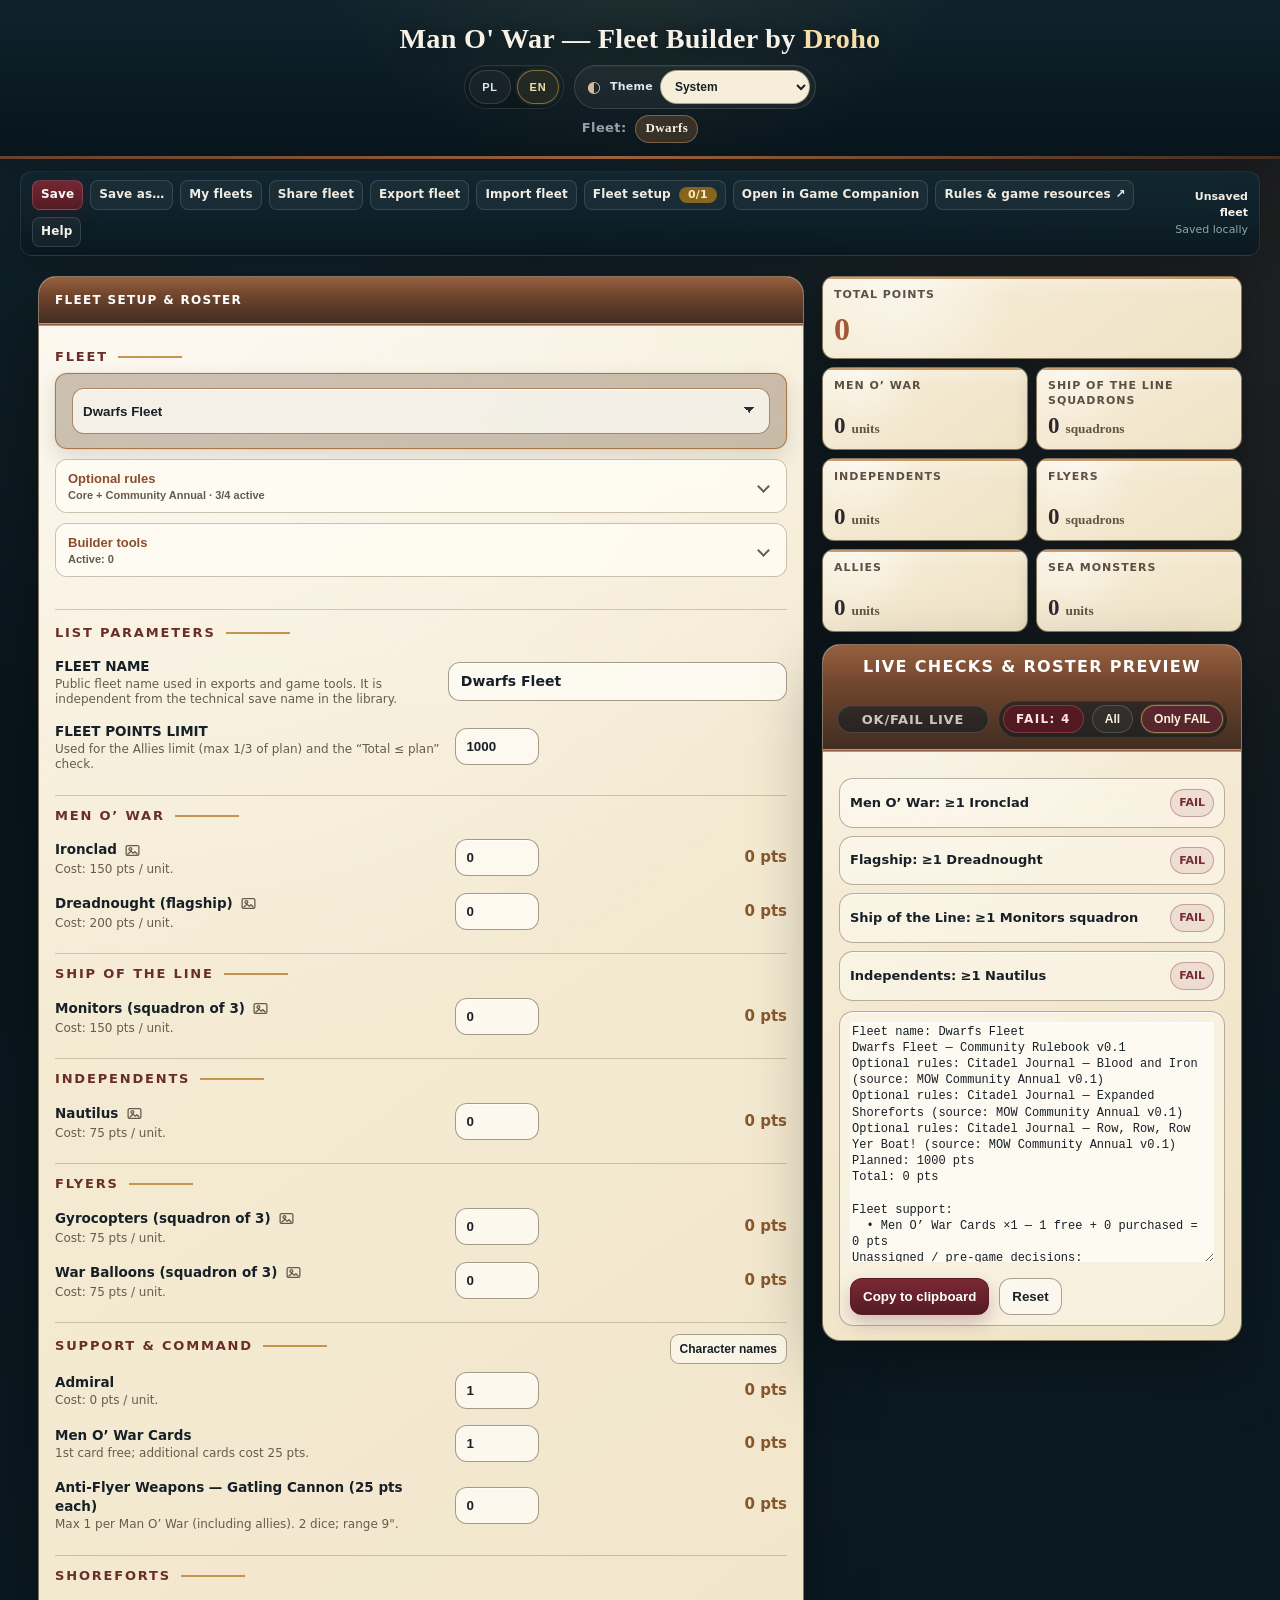
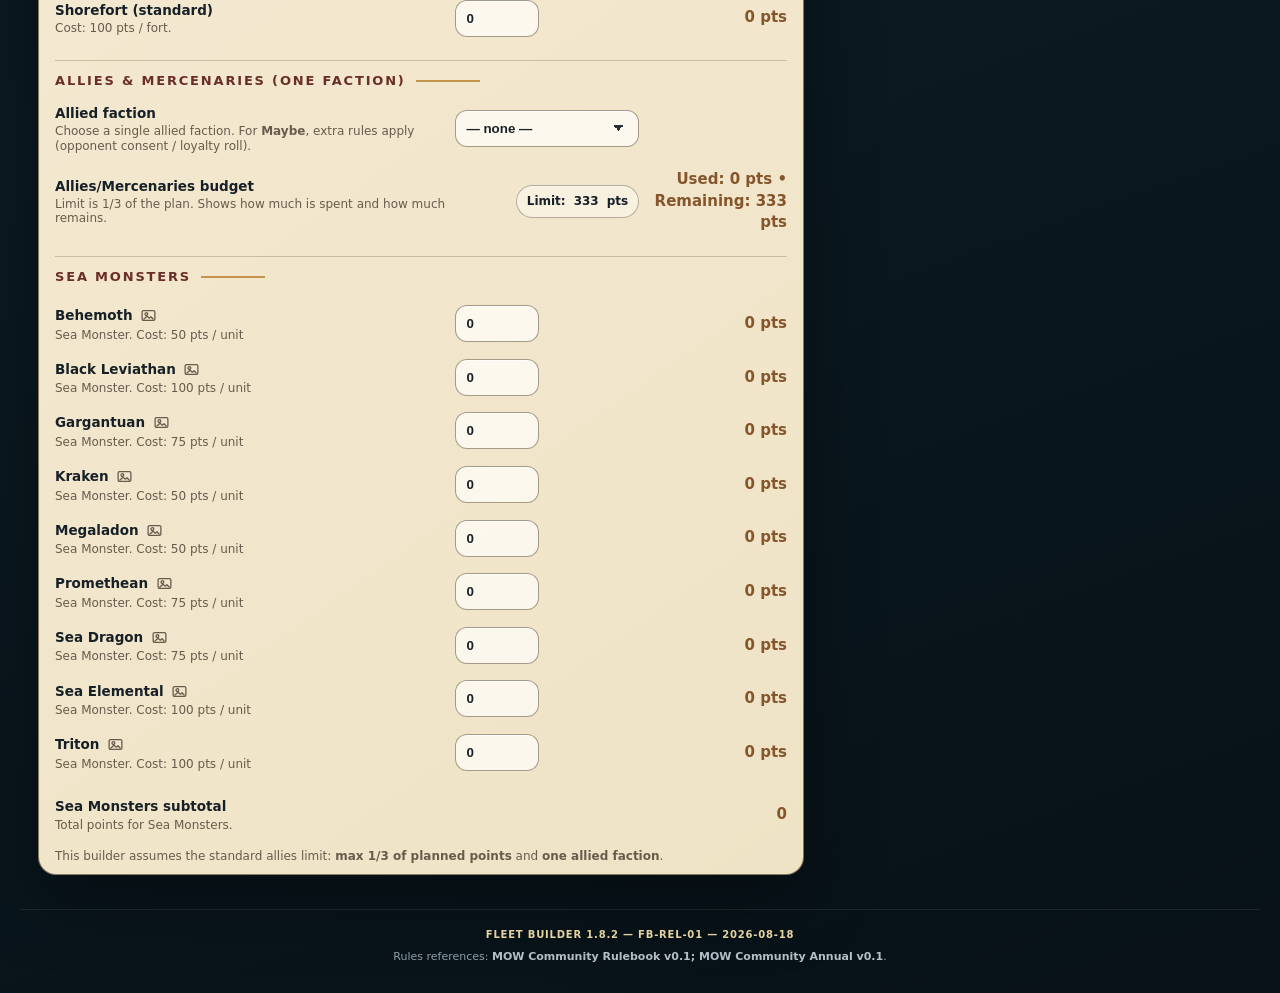
==== commit 4970f99d: "Release Fleet Builder 1.8.2" ====
--- a/index.html
+++ b/index.html
@@ -4,9 +4,17 @@
 <head>
 <meta charset="utf-8"/>
 <meta content="width=device-width, initial-scale=1" name="viewport"/>
-<meta content="1.8.1" name="application-version"/>
-<meta content="fbmaint02-release-r1-2026-07-30" name="build-id"/>
-<meta content="public" name="release-channel"/>
+<meta content="1.8.2" name="application-version"/>
+<!-- FB-ARCH-01A Phase C-CORR3: deterministic first-paint boot gate + pre-release synchronous event drain; no timeout/polling. -->
+<style id="mowFbArchBootGateCss">
+html.fbarch01a-booting{background:#0b1118;}
+html.fbarch01a-booting body{visibility:hidden!important;}
+</style>
+<script src="mow_boot_gate_fbarch01a.js"></script>
+<meta content="fbrel01-release-r1-2026-08-18" name="build-id"/>
+<meta content="mainline" name="release-channel"/>
+<meta content="2026-08-18" name="release-date"/>
+<meta content="v1.8.2" name="release-tag"/>
 <meta content="release90-hotfix90h-2026-07-27" name="visual-branch-base"/>
 <meta content="release90-visual2d3-dark-scroll-fix-2026-07-27" name="visual-branch-parent"/>
 <meta content="mainline" name="visual-branch-stage"/>
@@ -35,7 +43,7 @@
   "operatingSystem": "Any",
   "isAccessibleForFree": true,
   "inLanguage": ["en", "pl"],
-  "softwareVersion": "1.8.1",
+  "softwareVersion": "1.8.2",
   "author": {
     "@type": "Person",
     "name": "Droho"
@@ -223,6 +231,11 @@
     .row:last-child{ border-bottom:none; }
     .title{ font-weight:700; font-size:var(--fs-title); }
     .desc{ color:var(--muted); font-size:var(--fs-desc); margin-top:2px; line-height:1.25; }
+    .mow-source-reference{margin-top:7px;padding-top:6px;border-top:1px solid color-mix(in srgb,var(--stroke,#223044) 72%,transparent);color:var(--muted);font-size:11px;line-height:1.45}
+    .mow-source-reference strong{color:var(--text);font-weight:750}
+    .mow-source-reference a{color:var(--muted);text-decoration:none;font-weight:500}
+    .mow-source-reference a:hover,.mow-source-reference a:focus-visible{color:var(--accent);text-decoration:underline}
+    .mow-source-module-title{margin-bottom:2px;color:var(--text);font-weight:800}
 
     .mow-unit-title-line{
       display:flex;
@@ -2022,8 +2035,16 @@
 
 </script>
 <link href="mow_visual.css" rel="stylesheet"/>
+<meta name="mow-fb-arch-work-package" content="FB-ARCH-01A"/>
+<meta name="mow-fb-arch-increment" content="PHASE-C-CORR3"/>
+<meta name="mow-fb-arch-build" content="1.8.1-dev.10.3+fb-arch-01a-phase-c-corr3"/>
+<meta name="mow-gc-ssc03d-stage" content="SSC03D"/>
+<meta name="mow-gc-ssc03d-build" content="1.8.1-dev.11.2+gc-ssc-03-ssc03d-r5"/>
+<meta name="mow-fb-maint04-build" content="1.8.1-dev.13+fb-maint-04-maint04b-r1"/>
+<meta name="mow-fb-arch-parent-sha256" content="b5d02d3fc29f6e560f36a2fdd40f445c847eb8fa4258733680ae5b5984d708d0"/>
+<meta name="mow-fb-arch-implementation-root-sha256" content="98dcf3bda7f78b7489db99831ad378b9e03af0683c49bb943254c0ad492ee32e"/>
+<script>window.MOW_FB_ARCH_01A_CENTRAL_FLEET_SETUP=true;window.MOW_FB_ARCH_01A_CENTRAL_CHARACTER_NAMES=true;window.MOW_FB_ARCH_01A_CENTRAL_ROSTER=true;window.MOW_FB_ARCH_01A_CENTRAL_PRINT=true;window.MOW_FB_ARCH_01A_CENTRAL_THEME_LOCALIZATION=true;window.MOW_FB_ARCH_01A_CENTRAL_STORAGE=true;window.MOW_FB_ARCH_01A_CENTRAL_IMPORT_EXPORT_SHARE=true;window.MOW_FB_ARCH_01A_CENTRAL_VALIDATION_PRESENTATION=true;</script>
 <script defer src="mow_visual_ui.js"></script>
-<script>window.MOW_PUBLIC_PORTABLE_IO=false;</script>
 </head>
 <body>
 <header>
@@ -2217,7 +2238,7 @@
 </div>
 <div class="checksTitleSep"></div>
 <div class="checksSubRow">
-<small data-i18n="checks_sub">OK/FAIL na bieżąco</small>
+<small data-i18n="checks_sub">OK/FAIL LIVE</small>
 <div class="checksCtl" id="checksCtl"></div>
 </div>
 </div>
@@ -2238,8 +2259,8 @@
 </div>
 </div>
 <footer class="mowAppFooter" role="contentinfo">
-<div aria-label="Fleet Builder version 1.8.1, FB-MAINT-02, 2026-07-30" class="mowBuildStamp" data-build-date="2026-07-30" data-build-step="FB-MAINT-02" data-version="1.8.1" id="mowBuildStamp" role="note">Fleet Builder 1.8.1 — FB-MAINT-02 — 2026-07-30</div>
-<div class="mowFooterSource"><span data-i18n="source">Źródło</span>: <b data-i18n="source_body" data-i18n-html>Man’O’War Community Rulebook v0.1; opcjonalne moduły Citadel Journal (MOW Community Annual v0.1)</b>.</div>
+<div aria-label="Fleet Builder version 1.8.2, FB-REL-01, 2026-08-18" class="mowBuildStamp" data-build-date="2026-08-18" data-build-step="FB-REL-01" data-version="1.8.2" id="mowBuildStamp" role="note">Fleet Builder 1.8.2 — FB-REL-01 — 2026-08-18</div>
+<div class="mowFooterSource"><span data-i18n="source">Źródła zasad</span>: <b data-i18n="source_body" data-i18n-html>MOW Community Rulebook v0.1; MOW Community Annual v0.1</b>.</div>
 </footer>
 <script>
     // Boot Dwarfs Base (must be set before core computes)
@@ -3629,8 +3650,12 @@
   const LANG = {
     en: {
       // Header / general
-      source: "Source",
-      source_body: "Man’O’War Community Rulebook v0.1; optional Citadel Journal modules (MOW Community Annual v0.1)",
+      source: "Rules references",
+      source_body: "MOW Community Rulebook v0.1; MOW Community Annual v0.1",
+      original_publication_label: "Original publication",
+      reference_compilation_label: "Reference compilation",
+      rules_game_resources_label: "Rules & game resources",
+      expanded_wizard_levels_label: "Expanded Wizard Levels",
       fleet_label: "Fleet",
       fleet_pl_label: "Fleet",
 
@@ -3841,7 +3866,7 @@
         "Analiza floty": "Fleet analysis",
         "Generator scenariuszy": "Scenario Generator",
         "Kopiuj do schowka": "Copy to clipboard",
-        "OK/FAIL na bieżąco": "OK/FAIL live",
+        "OK/FAIL LIVE": "OK/FAIL live",
         "Allies: brak": "Allies: none",
         "— brak —": "— none —",
         "Wybierz frakcję allies aby zobaczyć listę jednostek.": "Choose an allied faction to view its units.",
@@ -3872,6 +3897,23 @@
         "Chaos Lord: wybierz dokładnie 1 (free)": "Chaos Lord: pick exactly 1 (free)",
         "Chaos Lord flagship: wybrana Potęga → wymagany odpowiadający MOW": "Chaos Lord flagship: selected Power → matching MOW required",
         "Allies status: No (niedozwolone)": "Allies status: No (not allowed)",
+        "Dwarfs — zasady rozszerzone": "Dwarfs — expanded rules",
+        "Dark Elves — zasady rozszerzone": "Dark Elves — expanded rules",
+        "High Elves — zasady rozszerzone": "High Elves — expanded rules",
+        "Orcs — zasady rozszerzone": "Orcs — expanded rules",
+        "Ships’ Boats — zasady opcjonalne": "Ships’ Boats — optional rules",
+        "Dowodzenie i załoga": "Command & crew",
+        "Beast-Lords i Coven": "Beast-Lords & Coven",
+        "Elven Mage i High Magic": "Elven Mage & High Magic",
+        "Shamans i Waaagh Magic": "Shamans & Waaagh Magic",
+        "Kustom Kroozers: modyfikacje statku": "Kustom Kroozers: ship modifications",
+        "Kustom Kroozers: załoga i abordaż": "Kustom Kroozers: crew & boarding",
+        "Rozszerzone zasady Dwarfs: Runesmith, Master Engineers, Slayers, Rune cards i Master Engineer cards. Walidacja jest agregatowa; przypisz ulepszenia do dokładnych statków/turretów ręcznie.": "Expanded Dwarf rules: Runesmith, Master Engineers, Slayers, Rune cards, and Master Engineer cards. Validation is aggregate only; assign upgrades to exact ships/turrets manually.",
+        "Rozszerzone zasady Dark Elves: Beast-Lords, Tainted Stones i Witch Elf Coven. Walidacja jest agregatowa; przypisz Stones do dokładnej Black Ark / Beast-Lorda ręcznie.": "Expanded Dark Elf rules: Beast-Lords, Tainted Stones, and Witch Elf Coven. Validation is aggregate only; assign Stones to the exact Black Ark / Beast-Lord manually.",
+        "Rozszerzone zasady High Elves: Elven Mage, High Magic i Crystals of Power. Walidacja kryształów jest agregatowa; przypisz każdy Crystal do dokładnego elfickiego Man O’ War ręcznie.": "Expanded High Elf rules: Elven Mage, High Magic, and Crystals of Power. Crystal validation is aggregate only; assign each Crystal to the exact Elven Man O’ War manually.",
+        "Rozszerzone zasady Orcs: wielu Shamanów, Waaagh Magic i Kustom Kroozers. Kustom Kards są unikatowe; walidacja jest agregatowa, więc przypisz je do konkretnych Hulks ręcznie (maks. 2 karty na Hulk).": "Expanded Orc rules: multiple Shamans, Waaagh Magic, and Kustom Kroozers. Kustom Kards are unique; validation is aggregate only, so assign them to specific Hulks manually (max. 2 cards per Hulk).",
+        "Rozszerzone zasady pozwalają dzielić ostrzał baterii między cele oraz zastąpić cannons uzbrojeniem właściwym dla frakcji: Eagle Claw bolt throwers dla High Elves, Big Chukkas dla Orcs i pojedyncze bolt throwers działające jak Reapers dla Dark Elves. Zasady te obejmują również standardowy Shorefort. Wszystkie typy fortów wspólnie podlegają limitowi 1 fort na squadron Ships of the Line.": "The expanded rules allow batteries to split their fire between targets and replace cannons with faction-specific weapons: Eagle Claw bolt throwers for High Elves, Big Chukkas for Orcs, and single-bolt throwers using Reaper rules for Dark Elves. These rules also apply to the standard Shorefort. All fort types share a limit of 1 fort per Ships of the Line squadron.",
+        "Każda łódź kosztuje 25 pkt. Łodzie woduje się po ruchu statku, ale przed jego ostrzałem, maksymalnie 2″ od statku; nie poruszają się w turze wodowania. Każdy statek może przewozić łącznie tyle łodzi, ile wynosi jego liczba trafień Below the Waterline potrzebnych do zatopienia. Typy można mieszać. Walidacja jest agregatowa; przypisz łodzie do konkretnych statków ręcznie.": "Each boat costs 25 pts. Boats are launched after the ship moves but before it fires, within 2″ of the ship; they cannot move in the turn they are launched. Each ship may carry a number of boats equal to the number of Below the Waterline hits required to sink it. Boat types may be mixed. Validation is aggregate only; assign boats to specific ships manually.",
         "Citadel Journal — zasady opcjonalne": "Citadel Journal — optional rules",
         "Citadel Journal — dowodzenie i załoga": "Citadel Journal — command & crew",
         "Opcjonalne zasady Dwarfs z Citadel Journal: Runesmith, Master Engineers, Slayers, Rune cards and Master Engineer cards. Źródło: MOW Community Annual v0.1. Walidacja jest agregatowa; przypisz ulepszenia do dokładnych statków/turretów ręcznie.": "Optional Dwarf rules from Citadel Journal: Runesmith, Master Engineers, Slayers, Rune cards, and Master Engineer cards. Source: MOW Community Annual v0.1. Validation is aggregate only; assign upgrades to exact ships/turrets manually.",
@@ -3916,7 +3958,7 @@
         "Koszt: 25 pkt. Tylko dla statku Admirała. Admiral dodaje +3 do boarding total zamiast +1; kryształ podąża za Admirałem, gdy zmienia statek. +1 Battle Honour.": "Cost: 25 pts. Admiral’s vessel only. The Admiral adds +3 to the boarding total instead of +1; the crystal follows the Admiral when he changes ships. +1 Battle Honour.",
         "Koszt: 25 pkt. Na początku Magic Phase każdy Chaos Sorcerer traci 1 Power point w 9″, 2 w 6″ albo 3 w 3″ od kryształu. +1 Battle Honour.": "Cost: 25 pts. At the start of the Magic Phase, each Chaos Sorcerer loses 1 Power point within 9″, 2 within 6″, or 3 within 3″ of the crystal. +1 Battle Honour.",
         "Użytkownik magii: wybierz dokładnie 1 (Wizard albo Elven Mage)": "Magic user: choose exactly 1 (Wizard or Elven Mage)",
-        "Citadel Journal Crystals assignment: walidacja agregatowa — przypisz każdy Crystal do dokładnego elfickiego Man O’ War ręcznie; limit jednego kryształu na statek nie jest w pełni sprawdzany": "Citadel Journal Crystals assignment: aggregate validation — assign each Crystal to the exact Elven Man O’ War manually; the one-crystal-per-ship limit is not fully checked",
+        "Crystals of Power assignment: walidacja agregatowa — przypisz każdy Crystal do dokładnego elfickiego Man O’ War ręcznie; limit jednego kryształu na statek nie jest w pełni sprawdzany": "Crystals of Power assignment: aggregate validation — assign each Crystal to the exact Elven Man O’ War manually; the one-crystal-per-ship limit is not fully checked",
         "Citadel Journal — Shamans i Waaagh Magic": "Citadel Journal — Shamans & Waaagh Magic",
         "Citadel Journal — Kustom Kroozers: modyfikacje statku": "Citadel Journal — Kustom Kroozers: ship modifications",
         "Citadel Journal — Kustom Kroozers: załoga i abordaż": "Citadel Journal — Kustom Kroozers: crew & boarding",
@@ -3934,7 +3976,7 @@
         "Koszt: 50 pkt. Na początku boarding zadaje D3+1 trafień w losowe Low locations z save −2; może powodować criticals. Wyniki lokacji 1 mogą uderzyć we własny statek, a po ataku boarding kończy się na tę turę. +2 Battle Honours.": "Cost: 50 pts. At the start of boarding, inflict D3+1 hits on random Low locations with save −2; these may cause criticals. Location rolls of 1 may hit the Orc ship, and boarding ends for the turn after the attack. +2 Battle Honours.",
         "Koszt: 50 pkt. W boarding rzuć D6: 1 — przeciwnik dodaje D3; 2–5 — Orcs dodają D3; 6 — Orcs dodają D6 do combat total. +2 Battle Honours.": "Cost: 50 pts. In boarding, roll D6: 1 — the opponent adds D3; 2–5 — the Orcs add D3; 6 — the Orcs add D6 to the combat total. +2 Battle Honours.",
         "Standard Wizard przy Waaagh Magic: 0": "Standard Wizard with Waaagh Magic: 0",
-        "Citadel Journal Kustom Kards assignment: walidacja agregatowa — przypisz każdą kartę do konkretnego Hulk ręcznie; maksymalnie 2 karty na Hulk": "Citadel Journal Kustom Kards assignment: aggregate validation — assign each card to a specific Hulk manually; maximum 2 cards per Hulk",
+        "Kustom Kards assignment: walidacja agregatowa — przypisz każdą kartę do konkretnego Hulk ręcznie; maksymalnie 2 karty na Hulk": "Kustom Kards assignment: aggregate validation — assign each card to a specific Hulk manually; maximum 2 cards per Hulk",
         "Shorefort (standardowy)": "Shorefort (standard)",
         "Koszt: 100 pkt / szt.": "Cost: 100 pts / fort.",
         "Koszt: 50 pkt / szt.": "Cost: 50 pts / fort.",
@@ -4109,6 +4151,7 @@
 }
 
 // --- STATE ---
+const MOW_I18N_CENTRALIZED = !!window.MOW_FB_ARCH_01A_CENTRAL_THEME_LOCALIZATION;
 let currentLang = null;
   try{ currentLang = localStorage.getItem("mow_lang"); }catch(e){ currentLang = null; }
 
@@ -4299,6 +4342,7 @@
     try{ localStorage.setItem("mow_lang", currentLang); }catch(e){}
     if(typeof window.computeCurrent === "function") window.computeCurrent();
     refresh(document);
+    try{ document.dispatchEvent(new CustomEvent("mow:languagechange",{detail:Object.freeze({lang:currentLang})})); }catch(e){}
   }
 
   // Observe only specific containers; debounce via rAF
@@ -4334,6 +4378,7 @@
   }
 
   function bindLangButtons(){
+    if(MOW_I18N_CENTRALIZED) return;
     const plBtn = document.getElementById("langPL") || document.getElementById("lang_pl");
     const enBtn = document.getElementById("langEN") || document.getElementById("lang_en");
     if(plBtn) plBtn.addEventListener("click", ()=> setLang("pl"));
@@ -4341,9 +4386,9 @@
   }
 
   function init(){
+    refresh(document);
+    if(MOW_I18N_CENTRALIZED) return;
     bindLangButtons();
-    refresh(document);
-
     // observers for dynamic areas
     DYNAMIC_TARGETS.forEach(tg=> observeContainer(tg.id, tg.selectors));
   }
@@ -4351,10 +4396,12 @@
   // Expose minimal API (optional)
   window.MOW_I18N = {
     LANG,
+    autonomous: !MOW_I18N_CENTRALIZED,
     t: (key, fallback)=> t(key, fallback != null ? fallback : key),
     getLang: ()=> currentLang,
     setLang,
-    refresh: ()=> refresh(document)
+    refresh: ()=> refresh(document),
+    refreshRoot: root=>refresh(root||document)
   };
 
   if(document.readyState === "loading"){
@@ -6317,8 +6364,8 @@
   }
   function emptyDescription(language){
     return language==="en"
-      ? "Core offers Wizard Champion, Master Wizard and Wizard Lord. Enable Community Annual — Expanded Wizard Levels for all seven levels. Maximum 1 Wizard per fleet and 1 spell cast per turn."
-      : "Core obejmuje Wizard Champion, Master Wizard i Wizard Lord. Włącz Community Annual — rozszerzone poziomy Wizarda, aby użyć pełnej drabinki siedmiu poziomów. Maksymalnie 1 Wizard we flocie i 1 czar rzucany na turę.";
+      ? "Core offers Wizard Champion, Master Wizard and Wizard Lord. Enable Expanded Wizard Levels for all seven levels. Maximum 1 Wizard per fleet and 1 spell cast per turn."
+      : "Core obejmuje Wizard Champion, Master Wizard i Wizard Lord. Włącz Expanded Wizard Levels, aby użyć pełnej drabinki siedmiu poziomów. Maksymalnie 1 Wizard we flocie i 1 czar rzucany na turę.";
   }
   function updateRenderedDescription(fleetKey,points){
     const current=String(root.document?.getElementById("fleetSelect")?.value||root.MOW_BOOT_FLEET||"");
@@ -6337,7 +6384,7 @@
     const wrapped=function(state){
       const rows=prior.call(this,state)||[];const points=Number(state?.base?.pts?.wizard||0);
       if(conflictFor(binding.fleet,points)){
-        const message=lang()==="en"?"Wizard level requires Community Annual — Expanded Wizard Levels. Re-enable the module or explicitly choose a core level.":"Poziom Wizarda wymaga Community Annual — rozszerzonych poziomów. Włącz moduł ponownie albo jawnie wybierz poziom core.";
+        const message=lang()==="en"?"Wizard level requires Expanded Wizard Levels. Re-enable the module or explicitly choose a core level.":"Poziom Wizarda wymaga Expanded Wizard Levels. Włącz moduł ponownie albo jawnie wybierz poziom core.";
         rows.push([message,"FAIL","fail"]);
       }
       return rows;
@@ -6509,8 +6556,8 @@
 
   const cjOptions = [
     {
-      id:'cj_blood_iron_note', label:'Citadel Journal — Blood and Iron', cost:0, type:'CJ_NOTE', mode:'info',
-      desc:'Opcjonalne zasady Dwarfs z Citadel Journal: Runesmith, Master Engineers, Slayers, Rune cards and Master Engineer cards. Źródło: MOW Community Annual v0.1. Walidacja jest agregatowa; przypisz ulepszenia do dokładnych statków/turretów ręcznie.'
+      id:'cj_blood_iron_note', label:'Blood and Iron', cost:0, type:'CJ_NOTE', mode:'info',
+      desc:'Rozszerzone zasady Dwarfs: Runesmith, Master Engineers, Slayers, Rune cards i Master Engineer cards. Walidacja jest agregatowa; przypisz ulepszenia do dokładnych statków/turretów ręcznie.'
     },
 
     // Command / crew options
@@ -6585,10 +6632,10 @@
       return c;
     }
 
-    c.push([`Citadel Journal rules: ${enabled ? 'ON' : 'OFF'}`, enabled || cjTotal === 0 ? 'OK':'WARN', enabled || cjTotal === 0 ? 'ok':'warn']);
-    c.push([`Citadel Journal Runesmith: ${runesmith} ≤ 1`, runesmith <= 1 ? 'OK':'FAIL', runesmith <= 1 ? 'ok':'fail']);
-    c.push([`Citadel Journal Master Engineers: ${masterEngineer} ≤ Dwarf Men O’ War (${menOWar})`, masterEngineer <= menOWar ? 'OK':'FAIL', masterEngineer <= menOWar ? 'ok':'fail']);
-    c.push([`Citadel Journal Slayers: ${slayers} ≤ 1`, slayers <= 1 ? 'OK':'FAIL', slayers <= 1 ? 'ok':'fail']);
+    c.push([`Dwarf expanded rules: ${enabled ? 'ON' : 'OFF'}`, enabled || cjTotal === 0 ? 'OK':'WARN', enabled || cjTotal === 0 ? 'ok':'warn']);
+    c.push([`Runesmith: ${runesmith} ≤ 1`, runesmith <= 1 ? 'OK':'FAIL', runesmith <= 1 ? 'ok':'fail']);
+    c.push([`Master Engineers: ${masterEngineer} ≤ Dwarf Men O’ War (${menOWar})`, masterEngineer <= menOWar ? 'OK':'FAIL', masterEngineer <= menOWar ? 'ok':'fail']);
+    c.push([`Slayers: ${slayers} ≤ 1`, slayers <= 1 ? 'OK':'FAIL', slayers <= 1 ? 'ok':'fail']);
 
     const runesNeedRunesmithOk = (allRunes === 0) || (runesmith >= 1);
     c.push([`Rune options require Runesmith: ${allRunes} selected`, runesNeedRunesmithOk ? 'OK':'FAIL', runesNeedRunesmithOk ? 'ok':'fail']);
@@ -6604,7 +6651,7 @@
     c.push([`Master Engineer card cap: ${engineerCards} ≤ 2×Master Engineers (${engineerCardCap})`, engineerCards <= engineerCardCap ? 'OK':'FAIL', engineerCards <= engineerCardCap ? 'ok':'fail']);
 
     if(allRunes > 0 || engineerCards > 0){
-      c.push(['Citadel Journal upgrade assignment: aggregate validation only — assign exact ship/turret manually; duplicate/non-cumulative per-ship limits are not fully checked', 'WARN', 'warn']);
+      c.push(['Dwarf upgrade assignment: aggregate validation only — assign exact ship/turret manually; duplicate/non-cumulative per-ship limits are not fully checked', 'WARN', 'warn']);
     }
 
     return c;
@@ -6626,8 +6673,8 @@
 
   const cjOptions = [
     {
-      id:'cj_de_cursed_naggaroth_note', label:'Citadel Journal — Cursed of Naggaroth', cost:0, type:'CJ_DE_NOTE', mode:'info',
-      desc:'Opcjonalne zasady Dark Elves z Citadel Journal: Beast-Lords, Tainted Stones i Witch Elf Coven. Źródło: MOW Community Annual v0.1. Walidacja jest agregatowa; przypisz Stones do dokładnej Black Ark / Beast-Lorda ręcznie.'
+      id:'cj_de_cursed_naggaroth_note', label:'Cursed of Naggaroth', cost:0, type:'CJ_DE_NOTE', mode:'info',
+      desc:'Rozszerzone zasady Dark Elves: Beast-Lords, Tainted Stones i Witch Elf Coven. Walidacja jest agregatowa; przypisz Stones do dokładnej Black Ark / Beast-Lorda ręcznie.'
     },
 
     // Beast-Lords and Witch Elf Coven
@@ -6701,7 +6748,7 @@
     const blackArkStoneCap = blackark;
     const allStoneCap = blackark + beastLord;
 
-    c.push([`Citadel Journal rules: ${enabled ? 'ON' : 'OFF'}`, enabled || cjTotal === 0 ? 'OK':'WARN', enabled || cjTotal === 0 ? 'ok':'warn']);
+    c.push([`Dark Elf expanded rules: ${enabled ? 'ON' : 'OFF'}`, enabled || cjTotal === 0 ? 'OK':'WARN', enabled || cjTotal === 0 ? 'ok':'warn']);
     c.push([`Beast-Lords: ${beastLord} ≤ Black Ark + Death Fortress (${beastLordCap})`, beastLord <= beastLordCap ? 'OK':'FAIL', beastLord <= beastLordCap ? 'ok':'fail']);
     c.push([`Witch Elf Coven: ${witchCoven} ≤ 1`, witchCoven <= 1 ? 'OK':'FAIL', witchCoven <= 1 ? 'ok':'fail']);
     c.push([`Witch Elf Coven requires Black Ark: ${witchCoven > 0 ? blackark : 0} Black Ark`, (witchCoven === 0 || blackark >= 1) ? 'OK':'FAIL', (witchCoven === 0 || blackark >= 1) ? 'ok':'fail']);
@@ -6717,7 +6764,7 @@
     c.push([`Tainted Stones total: ${allStones} ≤ Black Arks + Beast-Lords (${allStoneCap})`, allStones <= allStoneCap ? 'OK':'FAIL', allStones <= allStoneCap ? 'ok':'fail']);
 
     if(allStones > 0){
-      c.push(['Citadel Journal Tainted Stones assignment: aggregate validation only — assign exact Black Ark / Beast-Lord manually; per-model one-Stone limit is not fully checked', 'WARN', 'warn']);
+      c.push(['Tainted Stones assignment: aggregate validation only — assign exact Black Ark / Beast-Lord manually; per-model one-Stone limit is not fully checked', 'WARN', 'warn']);
     }
 
     return c;
@@ -6739,8 +6786,8 @@
 
   const cjOptions = [
     {
-      id:'cj_he_wind_wave_note', label:'Citadel Journal — Wind and Wave', cost:0, type:'CJ_HE_NOTE', mode:'info',
-      desc:'Opcjonalne zasady High Elves z Citadel Journal: Elven Mage, High Magic i Crystals of Power. Źródło: MOW Community Annual v0.1. Walidacja kryształów jest agregatowa; przypisz każdy Crystal do dokładnego elfickiego Man O’ War ręcznie.'
+      id:'cj_he_wind_wave_note', label:'Wind and Wave', cost:0, type:'CJ_HE_NOTE', mode:'info',
+      desc:'Rozszerzone zasady High Elves: Elven Mage, High Magic i Crystals of Power. Walidacja kryształów jest agregatowa; przypisz każdy Crystal do dokładnego elfickiego Man O’ War ręcznie.'
     },
     {
       id:'elf_mage', label:'Elven Mage', mode:'select_points', type:'CJ_HE_MAGIC',
@@ -6814,7 +6861,7 @@
       return c;
     }
 
-    c.push([`Citadel Journal rules: ${enabled ? 'ON' : 'OFF'}`, enabled || cjTotal === 0 ? 'OK':'WARN', enabled || cjTotal === 0 ? 'ok':'warn']);
+    c.push([`High Elf expanded rules: ${enabled ? 'ON' : 'OFF'}`, enabled || cjTotal === 0 ? 'OK':'WARN', enabled || cjTotal === 0 ? 'ok':'warn']);
 
     crystalIds.forEach(id=>{
       const n = qty[id] || 0;
@@ -6826,7 +6873,7 @@
     c.push([`Crystals of Power: ${crystalTotal} ≤ elfickie Men O’ War (${elvenMenOWar})`, crystalTotal <= elvenMenOWar ? 'OK':'FAIL', crystalTotal <= elvenMenOWar ? 'ok':'fail']);
 
     if(crystalTotal > 0){
-      c.push(['Citadel Journal Crystals assignment: walidacja agregatowa — przypisz każdy Crystal do dokładnego elfickiego Man O’ War ręcznie; limit jednego kryształu na statek nie jest w pełni sprawdzany', 'WARN', 'warn']);
+      c.push(['Crystals of Power assignment: walidacja agregatowa — przypisz każdy Crystal do dokładnego elfickiego Man O’ War ręcznie; limit jednego kryształu na statek nie jest w pełni sprawdzany', 'WARN', 'warn']);
     }
 
     return c;
@@ -6848,8 +6895,8 @@
 
   const cjOptions = [
     {
-      id:'cj_orc_we_are_sailin_note', label:'Citadel Journal — We Are Sailin’!', cost:0, type:'CJ_ORC_NOTE', mode:'info',
-      desc:'Opcjonalne zasady Orcs z Citadel Journal: wielu Shamanów, Waaagh Magic i Kustom Kroozers. Źródło: MOW Community Annual v0.1. Kustom Kards są unikatowe; walidacja jest agregatowa, więc przypisz je do konkretnych Hulks ręcznie (maks. 2 karty na Hulk).'
+      id:'cj_orc_we_are_sailin_note', label:'We Are Sailin’!', cost:0, type:'CJ_ORC_NOTE', mode:'info',
+      desc:'Rozszerzone zasady Orcs: wielu Shamanów, Waaagh Magic i Kustom Kroozers. Kustom Kards są unikatowe; walidacja jest agregatowa, więc przypisz je do konkretnych Hulks ręcznie (maks. 2 karty na Hulk).'
     },
 
     // Waaagh Magic — the flagship Shaman replaces the standard Wizard.
@@ -6954,7 +7001,7 @@
       return c;
     }
 
-    c.push([`Citadel Journal rules: ${enabled ? 'ON' : 'OFF'}`, enabled || cjTotal === 0 ? 'OK':'WARN', enabled || cjTotal === 0 ? 'ok':'warn']);
+    c.push([`Orc expanded rules: ${enabled ? 'ON' : 'OFF'}`, enabled || cjTotal === 0 ? 'OK':'WARN', enabled || cjTotal === 0 ? 'ok':'warn']);
 
     const otherHulkCap = Math.max(0, hulk - 1);
     c.push([`Shamans na pozostałych Hulks: ${otherMowShamans} ≤ pozostałe Hulks (${otherHulkCap})`, otherMowShamans <= otherHulkCap ? 'OK':'FAIL', otherMowShamans <= otherHulkCap ? 'ok':'fail']);
@@ -6970,7 +7017,7 @@
     c.push([`Kustom Kards: ${kustomTotal} ≤ 2 × Hulks (${kustomCap})`, kustomTotal <= kustomCap ? 'OK':'FAIL', kustomTotal <= kustomCap ? 'ok':'fail']);
 
     if(kustomTotal > 0){
-      c.push(['Citadel Journal Kustom Kards assignment: walidacja agregatowa — przypisz każdą kartę do konkretnego Hulk ręcznie; maksymalnie 2 karty na Hulk', 'WARN', 'warn']);
+      c.push(['Kustom Kards assignment: walidacja agregatowa — przypisz każdą kartę do konkretnego Hulk ręcznie; maksymalnie 2 karty na Hulk', 'WARN', 'warn']);
     }
 
     return c;
@@ -7006,7 +7053,7 @@
       type:'CJ_SHOREFORTS',
       mode:'info',
       summaryOnly:true,
-      desc:'Rozszerzone zasady pozwalają dzielić ostrzał baterii między cele oraz zastąpić cannons uzbrojeniem właściwym dla frakcji: Eagle Claw bolt throwers dla High Elves, Big Chukkas dla Orcs i pojedyncze bolt throwers działające jak Reapers dla Dark Elves. Zasady te obejmują również standardowy Shorefort. Wszystkie typy fortów wspólnie podlegają limitowi 1 fort na squadron Ships of the Line. Źródło: MOW Community Annual v0.1.'
+      desc:'Rozszerzone zasady pozwalają dzielić ostrzał baterii między cele oraz zastąpić cannons uzbrojeniem właściwym dla frakcji: Eagle Claw bolt throwers dla High Elves, Big Chukkas dla Orcs i pojedyncze bolt throwers działające jak Reapers dla Dark Elves. Zasady te obejmują również standardowy Shorefort. Wszystkie typy fortów wspólnie podlegają limitowi 1 fort na squadron Ships of the Line.'
     },
     {
       id:'shorefort_defence_tower',
@@ -7085,7 +7132,7 @@
       type:'CJ_BOATS',
       mode:'info',
       summaryOnly:true,
-      desc:'Każda łódź kosztuje 25 pkt. Łodzie woduje się po ruchu statku, ale przed jego ostrzałem, maksymalnie 2″ od statku; nie poruszają się w turze wodowania. Każdy statek może przewozić łącznie tyle łodzi, ile wynosi jego liczba trafień Below the Waterline potrzebnych do zatopienia. Typy można mieszać. Walidacja jest agregatowa; przypisz łodzie do konkretnych statków ręcznie. Źródło: MOW Community Annual v0.1.'
+      desc:'Każda łódź kosztuje 25 pkt. Łodzie woduje się po ruchu statku, ale przed jego ostrzałem, maksymalnie 2″ od statku; nie poruszają się w turze wodowania. Każdy statek może przewozić łącznie tyle łodzi, ile wynosi jego liczba trafień Below the Waterline potrzebnych do zatopienia. Typy można mieszać. Walidacja jest agregatowa; przypisz łodzie do konkretnych statków ręcznie.'
     },
     {
       id:'boat_bomb',
@@ -7250,11 +7297,33 @@
     return `${value} ${isEnglish() ? "pts" : "pkt"}`;
   }
 
+  const VALIDATION_PRESENTATION_CENTRALIZED = !!window.MOW_FB_ARCH_01A_CENTRAL_VALIDATION_PRESENTATION;
+  let validationPresentationItems = [];
+  let validationPresentationSignature = "[]";
+  function cloneValidationItems(items){
+    return (Array.isArray(items)?items:[]).map(it=>({text:String(it&&it.text||""),statusText:String(it&&it.statusText||""),klass:String(it&&it.klass||"")}));
+  }
+  const validationPresentationService = Object.freeze({
+    autonomous: !VALIDATION_PRESENTATION_CENTRALIZED,
+    capture(items){
+      const next=cloneValidationItems(items),signature=JSON.stringify(next);
+      if(signature===validationPresentationSignature)return this.snapshot();
+      validationPresentationItems=next;validationPresentationSignature=signature;
+      try{ document.dispatchEvent(new CustomEvent("mow:legacyvalidationchange",{detail:{count:validationPresentationItems.length}})); }catch(e){}
+      return this.snapshot();
+    },
+    snapshot(){ return Object.freeze({items:cloneValidationItems(validationPresentationItems),count:validationPresentationItems.length}); }
+  });
+  window.MOW_VALIDATION_PRESENTATION_SERVICE = validationPresentationService;
+
   function renderChecks(items){
+    const captured = cloneValidationItems(items);
+    validationPresentationService.capture(captured);
+    if(VALIDATION_PRESENTATION_CENTRALIZED) return;
     const host = $("checks");
     if(!host) return;
     host.innerHTML = "";
-    items.forEach(it=>{
+    captured.forEach(it=>{
       const row = document.createElement("div");
       row.className = "check " + (it.klass||"");
       row.innerHTML = `<div class="check-text">${it.text}</div><div class="check-pill ${it.klass||""}">${it.statusText}</div>`;
@@ -18530,7 +18599,12 @@
     if(wrapS){ const t = wrapS.querySelector(".mowUpSwitchLabel"); if(t) t.textContent = labelS; }
   }
 
+  const CENTRAL_STARTUP = !!window.MOW_FB_ARCH_01A_CENTRAL_STARTUP_STABILIZATION;
+  let mountCount = 0, postReleaseMountCount = 0;
+
   function mount(){
+    mountCount += 1;
+    try{ if(window.MowBootGate?.status?.().released) postReleaseMountCount += 1; }catch(e){}
     const host = document.getElementById("mowUpToggleHost") || $(".right") || document.body;
     const col = ensureToggleColumn(host);
 
@@ -18605,11 +18679,18 @@
         el.__mowToolsLangBound = true;
       }
     });
-    // re-run to catch late injections (unit preview / scenario generator)
-    setTimeout(mount, 200);
-    setTimeout(mount, 800);
-    setTimeout(mount, 1600);
-  }
+    if(!CENTRAL_STARTUP){
+      // Historical fallback only. Central FB-ARCH-01A mode performs one deterministic DOMContentLoaded mount.
+      setTimeout(mount, 200);
+      setTimeout(mount, 800);
+      setTimeout(mount, 1600);
+    }
+  }
+
+  window.MOW_BUILDER_TOOLS_TOGGLES = Object.freeze({
+    mount, refreshToggleLabels,
+    status:()=>Object.freeze({central_startup:CENTRAL_STARTUP,mount_count:mountCount,post_release_mount_count:postReleaseMountCount,delayed_startup_retries:CENTRAL_STARTUP?0:3})
+  });
 
   if(document.readyState === "loading") document.addEventListener("DOMContentLoaded", boot);
   else boot();
@@ -18637,8 +18718,8 @@
     "Dwarfs": {
       flag: "MOW_DWARFS_CITADEL_JOURNAL_ON",
       storage: "mow_dwarfs_citadel_journal_blood_iron_enabled",
-      pl: "Citadel Journal — Dwarfs",
-      en: "Citadel Journal — Dwarfs",
+      pl: "Dwarfs — zasady rozszerzone",
+      en: "Dwarfs — expanded rules",
       optionIds: [
         "runesmith","master_engineer","slayers",
         "rune_shot_fortune","rune_shot_smiting",
@@ -18650,8 +18731,8 @@
     "DarkElves": {
       flag: "MOW_DARK_ELVES_CITADEL_JOURNAL_ON",
       storage: "mow_dark_elves_citadel_journal_cursed_naggaroth_enabled",
-      pl: "Citadel Journal — Dark Elves",
-      en: "Citadel Journal — Dark Elves",
+      pl: "Dark Elves — zasady rozszerzone",
+      en: "Dark Elves — expanded rules",
       optionIds: [
         "de_beast_lord","de_witch_elf_coven",
         "de_stone_ikonarashk","de_stone_wild_mind",
@@ -18661,8 +18742,8 @@
     "Elves": {
       flag: "MOW_HIGH_ELVES_CITADEL_JOURNAL_ON",
       storage: "mow_high_elves_citadel_journal_wind_wave_enabled",
-      pl: "Citadel Journal — High Elves",
-      en: "Citadel Journal — High Elves",
+      pl: "High Elves — zasady rozszerzone",
+      en: "High Elves — expanded rules",
       optionIds: [
         "elf_mage",
         "he_crystal_anurell","he_crystal_paerennir","he_crystal_caltahari",
@@ -18672,8 +18753,8 @@
     "Orcs": {
       flag: "MOW_ORCS_CITADEL_JOURNAL_ON",
       storage: "mow_orcs_citadel_journal_we_are_sailin_enabled",
-      pl: "Citadel Journal — Orcs",
-      en: "Citadel Journal — Orcs",
+      pl: "Orcs — zasady rozszerzone",
+      en: "Orcs — expanded rules",
       zeroOnEnableIds: ["wizard"],
       optionIds: [
         "orc_flagship_shaman",
@@ -18688,8 +18769,8 @@
   const SHORE_FORTS_CONFIG = {
     flag: "MOW_EXPANDED_SHOREFORTS_ON",
     storage: "mow_citadel_journal_expanded_shoreforts_enabled",
-    pl: "Citadel Journal — Expanded Shoreforts",
-    en: "Citadel Journal — Expanded Shoreforts",
+    pl: "Expanded Shoreforts",
+    en: "Expanded Shoreforts",
     optionIds: [
       "shorefort_defence_tower",
       "shorefort_coastal_bastion",
@@ -18701,8 +18782,8 @@
   const SHIPS_BOATS_CONFIG = {
     flag: "MOW_SHIPS_BOATS_ON",
     storage: "mow_citadel_journal_ships_boats_enabled",
-    pl: "Citadel Journal — łodzie okrętowe",
-    en: "Citadel Journal — Ships’ Boats",
+    pl: "Ships’ Boats — zasady opcjonalne",
+    en: "Ships’ Boats — optional rules",
     optionIds: [
       "boat_bomb",
       "boat_raiding",
@@ -18714,8 +18795,8 @@
     flag: "MOW_ANNUAL_EXPANDED_WIZARDS_ON",
     storage: "mow_community_annual_expanded_wizards_enabled",
     moduleId: "annual_expanded_wizards",
-    pl: "Community Annual — rozszerzone poziomy Wizarda",
-    en: "Community Annual — Expanded Wizard Levels"
+    pl: "Expanded Wizard Levels",
+    en: "Expanded Wizard Levels"
   };
 
   function $(sel, root=document){ try { return root.querySelector(sel); } catch(e){ return null; } }
@@ -18894,7 +18975,12 @@
     }
   }
 
+  const CENTRAL_STARTUP = !!window.MOW_FB_ARCH_01A_CENTRAL_STARTUP_STABILIZATION;
+  let mountCount = 0, syncCount = 0, postReleaseMountCount = 0, postReleaseSyncCount = 0;
+
   function mount(){
+    mountCount += 1;
+    try{ if(window.MowBootGate?.status?.().released) postReleaseMountCount += 1; }catch(e){}
     const host = document.getElementById("mowUpToggleHost") || $(".right") || document.body;
     const col = ensureToggleColumn(host);
     mountFleetToggle(col);
@@ -18969,36 +19055,55 @@
   }
 
   function sync(){
+    syncCount += 1;
+    try{ if(window.MowBootGate?.status?.().released) postReleaseSyncCount += 1; }catch(e){}
     syncFleetToggle();
     syncWizardMasteryToggle();
     syncShorefortToggle();
     syncShipsBoatsToggle();
   }
 
+  function bootReleased(){
+    try{return !!window.MowBootGate?.status?.().released;}catch(e){return false;}
+  }
+  let synchronousBootEventSyncs = 0, deferredUserEventSyncs = 0;
+  function scheduleEventSync(){
+    if(CENTRAL_STARTUP && !bootReleased()){
+      synchronousBootEventSyncs += 1;
+      sync();
+      return;
+    }
+    deferredUserEventSyncs += 1;
+    setTimeout(sync, 0);
+  }
+
   function boot(){
     mount();
 
     const fleetSel = document.getElementById("fleetSelect");
     if(fleetSel && !fleetSel.__mowCJAllVisibilityBound){
-      fleetSel.addEventListener("change", function(){ setTimeout(sync, 0); });
+      fleetSel.addEventListener("change", scheduleEventSync);
       fleetSel.__mowCJAllVisibilityBound = true;
     }
 
     ["langPL","langEN"].forEach(id => {
       const el = document.getElementById(id);
       if(el && !el.__mowCJAllLangBound){
-        el.addEventListener("click", () => setTimeout(sync, 0));
+        el.addEventListener("click", scheduleEventSync);
         el.__mowCJAllLangBound = true;
       }
     });
 
-    setTimeout(mount, 200);
-    setTimeout(mount, 800);
-    setTimeout(mount, 1600);
+    if(!CENTRAL_STARTUP){
+      setTimeout(mount, 200);
+      setTimeout(mount, 800);
+      setTimeout(mount, 1600);
+    }
   }
 
   window.MOW_CITADEL_JOURNAL_TOGGLES_SYNC = sync;
   window.MOW_CITADEL_JOURNAL_TOGGLES_MOUNT = mount;
+  window.MOW_CITADEL_JOURNAL_TOGGLES_STATUS = ()=>Object.freeze({central_startup:CENTRAL_STARTUP,mount_count:mountCount,sync_count:syncCount,post_release_mount_count:postReleaseMountCount,post_release_sync_count:postReleaseSyncCount,synchronous_boot_event_syncs:synchronousBootEventSyncs,deferred_user_event_syncs:deferredUserEventSyncs,delayed_startup_retries:CENTRAL_STARTUP?0:3});
 
   if(document.readyState === "loading") document.addEventListener("DOMContentLoaded", boot);
   else boot();
@@ -19107,6 +19212,39 @@
     toggle.__mowSetupGroupBound = true;
   }
 
+  const CENTRAL_STARTUP = !!window.MOW_FB_ARCH_01A_CENTRAL_STARTUP_STABILIZATION;
+  let updateCount = 0, postReleaseUpdateCount = 0, synchronousBootEventUpdates = 0, deferredUserEventUpdates = 0;
+  let mutationObserverInstallCount = 0, mutationObserverCallbackCount = 0, postReleaseMutationObserverCallbacks = 0;
+  const rawUpdateLabelsAndCounts = updateLabelsAndCounts;
+  updateLabelsAndCounts = function(){
+    updateCount += 1;
+    try{if(window.MowBootGate?.status?.().released) postReleaseUpdateCount += 1;}catch(e){}
+    return rawUpdateLabelsAndCounts();
+  };
+  function bootReleased(){try{return !!window.MowBootGate?.status?.().released;}catch(e){return false;}}
+  function scheduleEventUpdate(){
+    if(CENTRAL_STARTUP && !bootReleased()){
+      synchronousBootEventUpdates += 1;
+      updateLabelsAndCounts();
+      return;
+    }
+    deferredUserEventUpdates += 1;
+    setTimeout(updateLabelsAndCounts, 0);
+  }
+  function installRowsObservers(){
+    if(!window.MutationObserver || installRowsObservers.done) return;
+    installRowsObservers.done = true; mutationObserverInstallCount += 1;
+    [byId("mowOptionalRulesRows"), byId("mowBuilderToolsRows")].forEach(function(root){
+      if(!root) return;
+      const observer = new MutationObserver(function(){
+        mutationObserverCallbackCount += 1;
+        try{if(window.MowBootGate?.status?.().released) postReleaseMutationObserverCallbacks += 1;}catch(e){}
+        updateLabelsAndCounts();
+      });
+      observer.observe(root, { childList:true, subtree:true, attributes:true, attributeFilter:["style", "hidden", "checked"] });
+    });
+  }
+
   function boot(){
     bindToggle("optional", "mowOptionalRulesToggle");
     bindToggle("tools", "mowBuilderToolsToggle");
@@ -19116,14 +19254,14 @@
       const target = ev.target;
       if(!target) return;
       if(target.closest && (target.closest("#mowOptionalRulesRows") || target.closest("#mowBuilderToolsRows") || target.id === "fleetSelect")){
-        setTimeout(updateLabelsAndCounts, 0);
+        scheduleEventUpdate();
       }
     }, true);
 
     ["langPL", "langEN"].forEach(function(id){
       const el = byId(id);
       if(el && !el.__mowSetupLangBound){
-        el.addEventListener("click", function(){ setTimeout(updateLabelsAndCounts, 0); });
+        el.addEventListener("click", scheduleEventUpdate);
         el.__mowSetupLangBound = true;
       }
     });
@@ -19136,18 +19274,16 @@
       window.addEventListener("resize", updateLabelsAndCounts);
     }
 
-    const optionalRows = byId("mowOptionalRulesRows");
-    const toolsRows = byId("mowBuilderToolsRows");
-    if(window.MutationObserver){
-      [optionalRows, toolsRows].forEach(function(root){
-        if(!root) return;
-        const observer = new MutationObserver(function(){ updateLabelsAndCounts(); });
-        observer.observe(root, { childList:true, subtree:true, attributes:true, attributeFilter:["style", "hidden", "checked"] });
-      });
-    }
-
-    [100, 300, 900, 1700].forEach(function(delay){ setTimeout(updateLabelsAndCounts, delay); });
-  }
+    if(CENTRAL_STARTUP){
+      if(bootReleased()) installRowsObservers();
+      else document.addEventListener("mow:fbarchbootreleased", installRowsObservers, {once:true});
+    }else{
+      installRowsObservers();
+      [100, 300, 900, 1700].forEach(function(delay){ setTimeout(updateLabelsAndCounts, delay); });
+    }
+  }
+
+  window.MOW_MOBILE_SETUP_LAYOUT = Object.freeze({updateLabelsAndCounts,central_startup:CENTRAL_STARTUP,delayed_startup_retries:CENTRAL_STARTUP?0:4,status:()=>Object.freeze({central_startup:CENTRAL_STARTUP,update_count:updateCount,post_release_update_count:postReleaseUpdateCount,synchronous_boot_event_updates:synchronousBootEventUpdates,deferred_user_event_updates:deferredUserEventUpdates,mutation_observer_install_count:mutationObserverInstallCount,mutation_observer_callback_count:mutationObserverCallbackCount,post_release_mutation_observer_callbacks:postReleaseMutationObserverCallbacks,delayed_startup_retries:CENTRAL_STARTUP?0:4})});
 
   if(document.readyState === "loading") document.addEventListener("DOMContentLoaded", boot);
   else boot();
@@ -19425,6 +19561,24 @@
       return String(s).replace(/[&<>"']/g, (c)=>({ "&":"&amp;","<":"&lt;",">":"&gt;",'"':"&quot;","'":"&#39;" }[c]));
     }
 
+    const MOW_MAINT03_RULES_RESOURCE_URL = "https://krakenswake.wordpress.com/2024/03/03/print-and-play/";
+    const MOW_MAINT03_SOURCE_REFS = Object.freeze({
+      cj_blood_iron_note: Object.freeze({original:"Citadel Journal #1"}),
+      cj_he_wind_wave_note: Object.freeze({original:"Citadel Journal #2"}),
+      cj_de_cursed_naggaroth_note: Object.freeze({original:"Citadel Journal #3"}),
+      cj_ships_boats_note: Object.freeze({original:"Citadel Journal #3"}),
+      cj_orc_we_are_sailin_note: Object.freeze({original:"Citadel Journal #5"}),
+      cj_expanded_shoreforts_note: Object.freeze({original:"White Dwarf #167"}),
+      wizard: Object.freeze({original:"White Dwarf #164",module:"Expanded Wizard Levels"})
+    });
+    function sourceReferenceHtml(unitId,options){
+      const ref=MOW_MAINT03_SOURCE_REFS[String(unitId||"")];
+      if(!ref)return "";
+      const opts=options||{};
+      const moduleTitle=opts.showModuleTitle&&ref.module?`<div class="mow-source-module-title" data-i18n="expanded_wizard_levels_label">${esc(ref.module)}</div>`:"";
+      return `<div class="mow-source-reference" data-mow-source-reference="${esc(String(unitId||""))}">${moduleTitle}<div><strong data-i18n="original_publication_label">Oryginalna publikacja</strong>: ${esc(ref.original)}.</div><div><strong data-i18n="reference_compilation_label">Kompilacja referencyjna</strong>: MOW Community Annual v0.1.</div><div><a href="${esc(MOW_MAINT03_RULES_RESOURCE_URL)}" target="_blank" rel="noopener noreferrer external"><span data-i18n="rules_game_resources_label">Zasady i materiały do gry</span>: Kraken’s Wake ↗</a></div></div>`;
+    }
+
     function unitRow(u){
       const mode = u.mode || "";
       const cost = (typeof u.cost === "number") ? u.cost : 0;
@@ -19452,6 +19606,7 @@
           }else rawDesc=api.emptyDescription(language);
         }
         const desc=esc(rawDesc);
+        const wizardSourceHtml=(String(u.id||"")==="wizard" && !!window.MOW_ANNUAL_EXPANDED_WIZARDS_ON) ? sourceReferenceHtml("wizard",{showModuleTitle:true}) : "";
         const opts = (Array.isArray(u.options) && u.options.length)
           ? u.options
           : [
@@ -19479,6 +19634,7 @@
               <div>
                 <div class="title">${esc(u.label || u.id)}</div>
                 <div class="desc">${desc}</div>
+                ${wizardSourceHtml}
               </div>
               <div class="qty" style="justify-content:flex-end;">
                 <select id="${esc(u.id)}">
@@ -19491,6 +19647,7 @@
 
       if(mode === "info"){
         const desc = (typeof u.desc === "string" && u.desc.trim()) ? esc(u.desc) : "";
+        const sourceRefHtml = sourceReferenceHtml(u.id);
         const infoType = String((u && u.type) || "");
         const isCitadelJournalSummary = infoType.startsWith("CJ_") && infoType.endsWith("NOTE");
 
@@ -19502,6 +19659,7 @@
                 <div>
                   <div class="title">${esc(u.label || u.id)}</div>
                   ${desc ? `<div class="desc">${desc}</div>` : ``}
+                  ${sourceRefHtml}
                 </div>
                 <div class="qty"></div>
                 <div class="pts" id="pts_${esc(u.id)}">0 pkt</div>
@@ -19515,6 +19673,7 @@
                 <div>
                   <div class="title">${esc(u.label || u.id)}</div>
                   ${desc ? `<div class="desc">${desc}</div>` : ``}
+                  ${sourceRefHtml}
                 </div>
                 <div class="qty"></div>
                 <div class="pts"></div>
@@ -19686,25 +19845,25 @@
         INDEP: { title: "Independents", items: [] },
         OTHER: { title: "Wsparcie i dowodzenie", items: [] },
         SHOREFORT: { title: "Shoreforts", items: [] },
-        CJ_SHOREFORTS: { title: "Citadel Journal — Expanded Shoreforts", items: [] },
-        CJ_BOATS: { title: "Citadel Journal — Row, Row, Row Yer Boat!", items: [] },
-        CJ_NOTE: { title: "Citadel Journal — zasady opcjonalne", items: [] },
-        CJ_COMMAND: { title: "Citadel Journal — dowodzenie i załoga", items: [] },
-        CJ_RUNIC_SHOT: { title: "Citadel Journal — Runic Shot", items: [] },
-        CJ_CANNON_RUNES: { title: "Citadel Journal — Cannon Runes", items: [] },
-        CJ_HULL_RUNES: { title: "Citadel Journal — Hull Runes", items: [] },
-        CJ_ENGINEER_CARDS: { title: "Citadel Journal — Master Engineer Cards", items: [] },
-        CJ_DE_NOTE: { title: "Citadel Journal — zasady opcjonalne", items: [] },
-        CJ_DE_COMMAND: { title: "Citadel Journal — Beast-Lords i Coven", items: [] },
-        CJ_DE_STONES_BEASTLORD: { title: "Citadel Journal — Tainted Stones: Beast-Lord only", items: [] },
-        CJ_DE_STONES_BLACKARK: { title: "Citadel Journal — Tainted Stones: Black Ark only", items: [] },
-        CJ_HE_NOTE: { title: "Citadel Journal — zasady opcjonalne", items: [] },
-        CJ_HE_MAGIC: { title: "Citadel Journal — Elven Mage i High Magic", items: [] },
-        CJ_HE_CRYSTALS: { title: "Citadel Journal — Crystals of Power", items: [] },
-        CJ_ORC_NOTE: { title: "Citadel Journal — zasady opcjonalne", items: [] },
-        CJ_ORC_MAGIC: { title: "Citadel Journal — Shamans i Waaagh Magic", items: [] },
-        CJ_ORC_KUSTOM_SHIP: { title: "Citadel Journal — Kustom Kroozers: modyfikacje statku", items: [] },
-        CJ_ORC_KUSTOM_BOARDING: { title: "Citadel Journal — Kustom Kroozers: załoga i abordaż", items: [] },
+        CJ_SHOREFORTS: { title: "Expanded Shoreforts", items: [] },
+        CJ_BOATS: { title: "Ships’ Boats — zasady opcjonalne", items: [] },
+        CJ_NOTE: { title: "Dwarfs — zasady rozszerzone", items: [] },
+        CJ_COMMAND: { title: "Dowodzenie i załoga", items: [] },
+        CJ_RUNIC_SHOT: { title: "Runic Shot", items: [] },
+        CJ_CANNON_RUNES: { title: "Cannon Runes", items: [] },
+        CJ_HULL_RUNES: { title: "Hull Runes", items: [] },
+        CJ_ENGINEER_CARDS: { title: "Master Engineer Cards", items: [] },
+        CJ_DE_NOTE: { title: "Dark Elves — zasady rozszerzone", items: [] },
+        CJ_DE_COMMAND: { title: "Beast-Lords i Coven", items: [] },
+        CJ_DE_STONES_BEASTLORD: { title: "Tainted Stones: Beast-Lord only", items: [] },
+        CJ_DE_STONES_BLACKARK: { title: "Tainted Stones: Black Ark only", items: [] },
+        CJ_HE_NOTE: { title: "High Elves — zasady rozszerzone", items: [] },
+        CJ_HE_MAGIC: { title: "Elven Mage i High Magic", items: [] },
+        CJ_HE_CRYSTALS: { title: "Crystals of Power", items: [] },
+        CJ_ORC_NOTE: { title: "Orcs — zasady rozszerzone", items: [] },
+        CJ_ORC_MAGIC: { title: "Shamans i Waaagh Magic", items: [] },
+        CJ_ORC_KUSTOM_SHIP: { title: "Kustom Kroozers: modyfikacje statku", items: [] },
+        CJ_ORC_KUSTOM_BOARDING: { title: "Kustom Kroozers: załoga i abordaż", items: [] },
         FLY: { title: "Flyers", items: [] }
       };
 
@@ -20061,6 +20220,11 @@
 </script>
 <script>
 (function(){
+  const CENTRALIZED = !!window.MOW_FB_ARCH_01A_CENTRAL_VALIDATION_PRESENTATION;
+  if(CENTRALIZED){
+    window.MOW_LEGACY_CHECK_FILTER = Object.freeze({autonomous:false,storage_key:"mow_checks_filter"});
+    return;
+  }
   const checksEl = document.getElementById("checks");
   const ctlHost = document.getElementById("checksCtl");
   if(!checksEl || !ctlHost) return;
@@ -20070,7 +20234,7 @@
   let mode = (localStorage.getItem(LS_KEY) || "fail"); // "all" | "fail"
 
   function getChecksLabelAll(){
-    return (window.MOW_I18N && window.MOW_I18N.getLang && window.MOW_I18N.getLang()==="en") ? "All" : "Wszystkie";
+    return (window.MOW_I18N && window.MOW_I18N.getLang && window.MOW_I18N.getLang()==="en") ? "All" : "OK";
   }
   function getChecksLabelFail(){
     return (window.MOW_I18N && window.MOW_I18N.getLang && window.MOW_I18N.getLang()==="en") ? "Only FAIL" : "Tylko FAIL";
@@ -20155,6 +20319,7 @@
 
   // First run
   apply();
+  window.MOW_LEGACY_CHECK_FILTER = Object.freeze({autonomous:true,storage_key:LS_KEY});
 })();
 </script>
 
@@ -20443,7 +20608,7 @@
 
   const BUILD = Object.freeze({
     app: "Man O' War Fleet Builder",
-    version: "1.8.1",
+    version: "1.8.2",
     build: "step89-2026-07-17",
     contract_schema: "mow.fleet",
     contract_version: "0.1.1",
@@ -20682,7 +20847,7 @@
 
   const BUILD = Object.freeze({
     app: "Man O' War Fleet Builder",
-    version: "1.8.1",
+    version: "1.8.2",
     build: "step89-2026-07-17",
     private_state_schema: "mow.builder.fleet-state",
     private_state_version: 2,
@@ -21576,7 +21741,7 @@
   "use strict";
 
   const BUILD=Object.freeze({
-    app:"Man O' War Fleet Builder",version:"1.8.1",build:"step89-2026-07-17",
+    app:"Man O' War Fleet Builder",version:"1.8.2",build:"step89-2026-07-17",
     schema:"mow.target_eligibility_report",schema_version:"0.1.0"
   });
   const NS="mow.builder";
@@ -21879,7 +22044,7 @@
   "use strict";
 
   const BUILD=Object.freeze({
-    app:"Man O' War Fleet Builder",version:"1.8.1",build:"step87-2026-07-17",
+    app:"Man O' War Fleet Builder",version:"1.8.2",build:"step87-2026-07-17",
     schema:"mow.assignment_rebase_report",schema_version:"0.1.0"
   });
   const NS="mow.builder";
@@ -22047,7 +22212,7 @@
 (function(root){
   "use strict";
 
-  const BUILD=Object.freeze({app:"Man O' War Fleet Builder",version:"1.8.1",build:"step89-2026-07-17",schema:"mow.purchase_legality_report",schema_version:"0.1.0"});
+  const BUILD=Object.freeze({app:"Man O' War Fleet Builder",version:"1.8.2",build:"step89-2026-07-17",schema:"mow.purchase_legality_report",schema_version:"0.1.0"});
   const IMPLICIT_MODULES=new Set(["core","allies_catalog","sea_monsters"]);
   const PROVISIONAL_DEFINITION_STATUSES=new Set(["proposed_definition","draft_requires_definition"]);
   const PROVISIONAL_AVAILABILITY_STATUSES=new Set(["draft_requires_definition","draft_unresolved"]);
@@ -22218,7 +22383,7 @@
 
   const BUILD=Object.freeze({
     app:"Man O' War Fleet Builder",
-    version:"1.8.1",
+    version:"1.8.2",
     build:"step89-2026-07-17",
     contract_schema:"mow.fleet",
     contract_version:"0.1.1"
@@ -22531,7 +22696,7 @@
 
   const BUILD=Object.freeze({
     app:"Man O' War Fleet Builder",
-    version:"1.8.1",
+    version:"1.8.2",
     build:"step89-2026-07-17",
     contract_version:"0.1.1",
     integration_expectations_version:"0.1.1"
@@ -22778,7 +22943,7 @@
 
   const BUILD = Object.freeze({
     app:"Man O' War Fleet Builder",
-    version:"1.8.1",
+    version:"1.8.2",
     build:"step83.2-2026-07-17",
     repair:"legacy_ship_names_to_native_units"
   });
@@ -22999,6 +23164,8 @@
   const SHARE_URL_MAX_CHARS = 240000;
   const CANONICAL_SHARE_URL = "https://mowfleetbuilder.com/";
   const AUTOSAVE_DELAY = 550;
+  const STORAGE_CENTRALIZED = !!window.MOW_FB_ARCH_01A_CENTRAL_STORAGE;
+  const IO_SHARE_CENTRALIZED = !!window.MOW_FB_ARCH_01A_CENTRAL_IMPORT_EXPORT_SHARE;
 
   const FLEET_MODULES = {
     Dwarfs: {
@@ -23201,6 +23368,12 @@
   let sharedPreviewMode = false;
   let autosaveTimer = null;
   let toolbarRefreshTimer = null;
+  let autosaveBound = false;
+  let compatibilityInitialized = false;
+  let centralRestoreStarted = false;
+  let centralRestoreCompleted = false;
+  let centralRestoreError = null;
+  let centralRestorePromise = null;
   let activeSavedId = null;
   let nameDialogResolver = null;
   let matchingDialogResolver = null;
@@ -23225,8 +23398,8 @@
       <details open>
         <summary>Walidacja i dodatkowe moduły</summary>
         <div class="mow-help-detail">
-          <p>Przełącznik <b>Wszystkie / Tylko FAIL</b> pozwala pokazać wszystkie kontrole albo wyłącznie problemy wymagające uwagi.</p>
-          <p>W sekcji <b>Zasady opcjonalne</b> można włączyć uzgodnione dodatki, takie jak frakcyjne materiały z <i>Citadel Journal</i>, <b>Community Annual — rozszerzone poziomy Wizarda</b>, <b>Citadel Journal — Expanded Shoreforts</b> i <b>Citadel Journal — łodzie okrętowe</b>.</p>
+          <p>Przycisk <b>OK</b> pokazuje pełną listę kontroli (OK i FAIL), a <b>Tylko FAIL</b> — wyłącznie problemy wymagające uwagi.</p>
+          <p>W sekcji <b>Zasady opcjonalne</b> można włączyć uzgodnione rozszerzenia frakcyjne, <b>Expanded Wizard Levels</b>, <b>Expanded Shoreforts</b> i <b>Ships’ Boats</b>. Szczegóły oryginalnej publikacji są podane przy każdym module.</p>
           <p>Brak komunikatów FAIL potwierdza zgodność z kontrolami zapisanymi w builderze. Nadal uwzględnij szczególne zasady scenariusza i ustalenia z przeciwnikiem.</p>
         </div>
       </details>
@@ -23236,7 +23409,7 @@
         <summary>Core i Community Annual — poziomy Wizarda</summary>
         <div class="mow-help-detail">
           <p>Bez dodatkowego modułu zwykły Wizard korzysta z trzech poziomów core: <b>Wizard Champion</b>, <b>Master Wizard</b> i <b>Wizard Lord</b>.</p>
-          <p>Przełącznik <b>Community Annual — rozszerzone poziomy Wizarda</b> udostępnia pełną drabinkę siedmiu poziomów. Opis pod selektorem pokazuje liczbę kart Magii, modyfikator kości, Battle Honours i zakres przerzutu.</p>
+          <p>Przełącznik <b>Expanded Wizard Levels</b> udostępnia pełną drabinkę siedmiu poziomów. Opis pod selektorem pokazuje liczbę kart Magii, modyfikator kości, Battle Honours i zakres przerzutu.</p>
           <p>Wyłączenie modułu przy wybranym poziomie dostępnym tylko w Community Annual nie zmienia go automatycznie. Builder zachowuje wybór, pokazuje konflikt i wymaga jawnej korekty albo ponownego włączenia modułu.</p>
           <p>Obowiązuje nadal maksymalnie <b>1 Wizard we flocie</b> i <b>1 czar rzucany na turę</b>. Systemy specjalistyczne, takie jak Elven Mage, Orc Shaman, Grey Seer, Runesmith, Liche i Necromancer, nie korzystają z tej drabinki.</p>
         </div>
@@ -23348,7 +23521,7 @@
         <summary>Validation and additional modules</summary>
         <div class="mow-help-detail">
           <p>The <b>All / FAIL only</b> control shows every check or only problems that need attention.</p>
-          <p>Under <b>Optional rules</b> you can enable agreed additions such as faction material from <i>Citadel Journal</i>, <b>Community Annual — Expanded Wizard Levels</b>, <b>Citadel Journal — Expanded Shoreforts</b> and <b>Citadel Journal — Ships’ Boats</b>.</p>
+          <p>Under <b>Optional rules</b> you can enable agreed faction expansions, <b>Expanded Wizard Levels</b>, <b>Expanded Shoreforts</b> and <b>Ships’ Boats</b>. Original publication details are shown with each module.</p>
           <p>No FAIL messages means the roster passes the checks implemented in the builder. You should still apply scenario-specific rules and any agreements made with your opponent.</p>
         </div>
       </details>
@@ -23358,7 +23531,7 @@
         <summary>Core and Community Annual Wizard levels</summary>
         <div class="mow-help-detail">
           <p>Without the additional module, an ordinary Wizard uses the three core levels: <b>Wizard Champion</b>, <b>Master Wizard</b> and <b>Wizard Lord</b>.</p>
-          <p><b>Community Annual — Expanded Wizard Levels</b> enables the complete seven-level ladder. The selector description shows Magic Cards, Dice Modifier, Battle Honours and reroll scope.</p>
+          <p><b>Expanded Wizard Levels</b> enables the complete seven-level ladder. The selector description shows Magic Cards, Dice Modifier, Battle Honours and reroll scope.</p>
           <p>Disabling the module while an Annual-only level is selected does not convert it automatically. The builder preserves the choice, shows a conflict and requires an explicit correction or re-enabling the module.</p>
           <p>The global limits remain <b>1 Wizard per fleet</b> and <b>1 spell cast per turn</b>. Specialist systems such as Elven Mage, Orc Shaman, Grey Seer, Runesmith, Liche and Necromancer do not use this ladder.</p>
         </div>
@@ -24529,7 +24702,7 @@
       version:SHARE_VERSION,
       profile:SHARE_PROFILE,
       shared_at:nowIso(),
-      producer:{ app:"mow-fleet-builder", version:"1.8.1", build:"fbmaint02-release-r1-2026-07-30" },
+      producer:{ app:"mow-fleet-builder", version:"1.8.2", build:"fbrel01-release-r1-2026-08-18" },
       label:getActiveFleetName() || null,
       state:deepClone(current)
     };
@@ -24953,29 +25126,27 @@
     refreshToolbar();
   }
 
+  async function copyCentralShareLink(){const field=$("mowShareFleetLink"),button=$("mowCopyFleetLink");if(!field||!button)return false;const ok=await copyText(field.value);const localOnly=button.dataset.localOnly==="true";button.textContent=ok?tr(localOnly?"copiedLocalButton":"copiedButton"):tr("copyFailed");button.classList.toggle("is-success",ok);button.classList.toggle("is-error",!ok);if(!ok){try{field.focus();field.select();}catch(e){}}return ok;}
+  function selectCentralShareLink(){const field=$("mowShareFleetLink");try{field?.select();return true;}catch(e){return false;}}
+  function exportLibraryBackup(){exportLibrary();return true;}
+  function chooseLibraryImportFile(){$("mowFleetLibraryFile")?.click();return true;}
+  async function handleLibraryImportFile(file){if(!file)return null;try{const raw=await file.text();const parsed=parseBackupObject(JSON.parse(raw));showImportChoice(parsed);return {ok:true,fleets:parsed.fleets.length,autosave:!!parsed.autosave};}catch(error){console.error(error);toast(tr("invalidBackup"));return {ok:false,error:String(error&&error.message||error)};}}
+  async function applyLibraryImportCandidate(mode){if(!importCandidate)return false;const replace=mode==="replace";if(replace&&!window.confirm(tr("replaceAllConfirm")))return false;closeModal("mowFleetImportModal");try{await mergeImported(importCandidate,replace);importCandidate=null;return true;}catch(error){console.error(error);toast(tr("importFailed"));return false;}}
+  function prepareCentralImportExportShare(){buildUi();updateUiLanguage();refreshToolbar();return centralImportExportShareStatus();}
+  function refreshCentralImportExportShare(){updateUiLanguage();refreshToolbar();return centralImportExportShareStatus();}
+  function centralImportExportShareStatus(){return {centralized:IO_SHARE_CENTRALIZED,autonomous:!IO_SHARE_CENTRALIZED,share_button_count:document.querySelectorAll("#mowShareFleet").length,share_modal_count:document.querySelectorAll("#mowShareFleetModal").length,library_import_control_count:document.querySelectorAll("#mowImportFleetLibrary").length,library_export_control_count:document.querySelectorAll("#mowExportFleetLibrary").length,import_candidate:!!importCandidate};}
+
   function wireUi(){
     $("mowSaveFleet")?.addEventListener("click", saveCurrentNamed);
     $("mowSaveFleetAs")?.addEventListener("click", () => saveAsFlow());
     $("mowOpenFleetLibrary")?.addEventListener("click", () => { renderLibrary(); openModal("mowFleetLibraryModal"); });
-    $("mowShareFleet")?.addEventListener("click", shareCurrentFleet);
+    if(!IO_SHARE_CENTRALIZED) $("mowShareFleet")?.addEventListener("click", shareCurrentFleet);
     $("mowOpenHelp")?.addEventListener("click", () => openModal("mowHelpModal"));
-    $("mowCopyFleetLink")?.addEventListener("click", async () => {
-      const field = $("mowShareFleetLink");
-      const button = $("mowCopyFleetLink");
-      if(!field || !button) return;
-      const ok = await copyText(field.value);
-      const localOnly = button.dataset.localOnly === "true";
-      button.textContent = ok ? tr(localOnly ? "copiedLocalButton" : "copiedButton") : tr("copyFailed");
-      button.classList.toggle("is-success", ok);
-      button.classList.toggle("is-error", !ok);
-      if(!ok){
-        try{ field.focus(); field.select(); }catch(e){}
-      }
-    });
-    $("mowShareFleetLink")?.addEventListener("click", e => {
-      try{ e.currentTarget.select(); }catch(err){}
-    });
-    $("mowExportFleetLibrary")?.addEventListener("click", exportLibrary);
+    if(!IO_SHARE_CENTRALIZED){
+      $("mowCopyFleetLink")?.addEventListener("click", async () => { await copyCentralShareLink(); });
+      $("mowShareFleetLink")?.addEventListener("click", () => selectCentralShareLink());
+      $("mowExportFleetLibrary")?.addEventListener("click", exportLibrary);
+    }
     $("mowDeleteAllFleets")?.addEventListener("click", () => {
       const lib = loadLibrary();
       const count = lib.fleets.length;
@@ -24989,34 +25160,12 @@
       refreshToolbar();
       toast(tr("deletedAll"));
     });
-    $("mowImportFleetLibrary")?.addEventListener("click", () => $("mowFleetLibraryFile")?.click());
-    $("mowFleetLibraryFile")?.addEventListener("change", async e => {
-      const file = e.target.files && e.target.files[0];
-      e.target.value = "";
-      if(!file) return;
-      try{
-        const text = await file.text();
-        const parsed = parseBackupObject(JSON.parse(text));
-        showImportChoice(parsed);
-      }catch(err){
-        console.error(err);
-        toast(tr("invalidBackup"));
-      }
-    });
-    $("mowFleetImportMerge")?.addEventListener("click", async () => {
-      if(!importCandidate) return;
-      closeModal("mowFleetImportModal");
-      try{ await mergeImported(importCandidate, false); }
-      catch(e){ console.error(e); toast(tr("importFailed")); }
-      importCandidate = null;
-    });
-    $("mowFleetImportReplace")?.addEventListener("click", async () => {
-      if(!importCandidate || !window.confirm(tr("replaceAllConfirm"))) return;
-      closeModal("mowFleetImportModal");
-      try{ await mergeImported(importCandidate, true); }
-      catch(e){ console.error(e); toast(tr("importFailed")); }
-      importCandidate = null;
-    });
+    if(!IO_SHARE_CENTRALIZED){
+      $("mowImportFleetLibrary")?.addEventListener("click", () => $("mowFleetLibraryFile")?.click());
+      $("mowFleetLibraryFile")?.addEventListener("change", async e => {const file=e.target.files&&e.target.files[0];e.target.value="";if(file)await handleLibraryImportFile(file);});
+      $("mowFleetImportMerge")?.addEventListener("click", async () => { await applyLibraryImportCandidate("merge"); });
+      $("mowFleetImportReplace")?.addEventListener("click", async () => { await applyLibraryImportCandidate("replace"); });
+    }
     $("mowFleetNameCancel")?.addEventListener("click", () => closeNameDialog(null));
     $("mowFleetNameConfirm")?.addEventListener("click", () => {
       const value = String($("mowFleetNameInput")?.value || "").trim();
@@ -25077,6 +25226,7 @@
   }
 
   function wireAutosave(){
+    if(autosaveBound) return false;
     document.addEventListener("mow:shipnameschange", () => {
       if(applyingState || sharedPreviewMode) return;
       scheduleAutosave();
@@ -25101,6 +25251,8 @@
     };
     document.addEventListener("input", relevantEvent, true);
     document.addEventListener("change", relevantEvent, true);
+    autosaveBound = true;
+    return true;
   }
 
   async function ensureV2Persistence(){
@@ -25169,12 +25321,40 @@
     if(migration&&!migration.skipped) setTimeout(()=>toast(migration.ok?tr("migrationDone"):tr("migrationPartial")),100);
   }
 
+  async function startCentralStorageLifecycle(){
+    if(!STORAGE_CENTRALIZED) return {centralized:false,restore_completed:false,autosave_bound:autosaveBound};
+    if(centralRestorePromise) return centralRestorePromise;
+    centralRestoreStarted = true;
+    centralRestorePromise = (async()=>{
+      try{
+        const release90=window.MOW_FLEET_RELEASE90_PERSISTENCE;
+        if(release90&&typeof release90.prepareCentralStorage==="function") release90.prepareCentralStorage();
+        await restoreInitialState();
+        renderLibrary();
+        refreshToolbar();
+        wireAutosave();
+        centralRestoreCompleted = true;
+        centralRestoreError = null;
+        return centralStorageStatus();
+      }catch(error){centralRestoreError=String(error&&error.message||error);throw error;}
+    })();
+    return centralRestorePromise;
+  }
+  function centralStorageStatus(){
+    let libraryFleets=0,recoveryEvents=0;
+    try{libraryFleets=loadLibrary().fleets.length;}catch(e){}
+    try{recoveryEvents=(readStorage(PERSISTENCE_RECOVERY_KEY,{events:[]}).events||[]).length;}catch(e){}
+    return {centralized:STORAGE_CENTRALIZED,autonomous:!STORAGE_CENTRALIZED,compatibility_initialized:compatibilityInitialized,restore_started:centralRestoreStarted,restore_completed:centralRestoreCompleted,restore_error:centralRestoreError,autosave_bound:autosaveBound,active_saved_id:activeSavedId,library_fleets:libraryFleets,recovery_events:recoveryEvents};
+  }
+
   async function init(){
     buildUi();
     wireUi();
-    wireAutosave();
     updateUiLanguage();
     refreshToolbar();
+    compatibilityInitialized = true;
+    if(STORAGE_CENTRALIZED){setStatus("ready");return;}
+    wireAutosave();
     await delay(180);
     await restoreInitialState();
     renderLibrary();
@@ -25185,9 +25365,10 @@
     captureState,captureLegacyState,applyState,loadLibrary,saveNamedFleet,importPortableFleetModel,
     exportLibraryObject:function(){return {format:"mow-fleet-builder-backup",version:2,exportedAt:nowIso(),fleets:loadLibrary().fleets,autosave:readStorage(AUTOSAVE_KEY,null),quarantine:loadLibrary().quarantine||[]};},
     importLibraryObject:async function(obj,mode){const parsed=parseBackupObject(obj);return mergeImported(parsed,mode==="replace");},
-    buildSharePayload,encodeSharePayload,decodeShareToken,buildShareUrl,parseSharedState,applySharedDescriptor,getShareDiagnostics,getShareBaseUrl:shareBaseUrl,getLastShareImport:()=>deepClone(lastShareImport),
+    buildSharePayload,encodeSharePayload,decodeShareToken,buildShareUrl,parseSharedState,applySharedDescriptor,getShareDiagnostics,getShareBaseUrl:shareBaseUrl,getLastShareImport:()=>deepClone(lastShareImport),shareCurrentFleet,copyCentralShareLink,selectCentralShareLink,exportLibraryBackup,chooseLibraryImportFile,handleLibraryImportFile,applyLibraryImportCandidate,prepareCentralImportExportShare,refreshCentralImportExportShare,centralImportExportShareStatus,
     stateSignature,findMatchingSavedFleets,
     ensureV2Persistence,ensureContract011Persistence,ensureLegacyShipNamesRepair,rollbackToV1,recoverInterruptedPersistence,getMigrationReport:()=>readStorage(MIGRATION_REPORT_KEY,null),getMigrationBackup:()=>readStorage(MIGRATION_BACKUP_KEY,null),getShipNamesRepairReport:()=>readStorage(SHIP_NAMES_REPAIR_KEY,null),getContract011MigrationReport:()=>readStorage(CONTRACT_011_MIGRATION_KEY,null),
+    startCentralStorageLifecycle,centralStorageStatus,
     getStorageDiagnostics,getPersistenceRecovery:()=>readStorage(PERSISTENCE_RECOVERY_KEY,null),auditLibrary:()=>normalizeLibraryObject(loadLibrary(),"api_audit"),validateNativeModelFully,normalizeNativeStateContract,
     keys:{AUTOSAVE_KEY,LIBRARY_KEY,ACTIVE_ID_KEY,LEGACY_AUTOSAVE_KEY,LEGACY_LIBRARY_KEY,LEGACY_ACTIVE_ID_KEY,MIGRATION_BACKUP_KEY,MIGRATION_REPORT_KEY,LIBRARY_STAGE_KEY,AUTOSAVE_STAGE_KEY,PERSISTENCE_JOURNAL_KEY,PERSISTENCE_RECOVERY_KEY,SHIP_NAMES_REPAIR_KEY,CONTRACT_011_MIGRATION_KEY},
     share:{format:SHARE_FORMAT,version:SHARE_VERSION,profile:SHARE_PROFILE,codecs:{gzip:SHARE_CODEC_GZIP,json:SHARE_CODEC_JSON},canonical_url:CANONICAL_SHARE_URL}
@@ -25207,7 +25388,7 @@
 
   const BUILD = Object.freeze({
     app: "Man O' War Fleet Builder",
-    version: "1.8.1",
+    version: "1.8.2",
     build: "step89-2026-07-17",
     source_ui: "1.7-step81",
     bridge_schema: "mow.builder.ui-snapshot",
@@ -26310,7 +26491,7 @@
 (function(root){
   "use strict";
   const BUILD=Object.freeze({
-    app:"Man O' War Fleet Builder",version:"1.8.1",build:"release90-2026-07-19",
+    app:"Man O' War Fleet Builder",version:"1.8.2",build:"release90-2026-07-19",
     contract_schema:"mow.fleet",contract_version:"0.1.2",schema_id:"urn:mow:schema:fleet:0.1.2"
   });
   const SCHEMA={"$schema":"https://json-schema.org/draft/2020-12/schema","$id":"urn:mow:schema:fleet:0.1.2","title":"Man O' War Fleet Contract 0.1.2","description":"Portable fleet-construction and prepared-roster contract with named role/resource instances and durable pre-game setup tasks. It excludes battle, card-zone, table and simulation state.","type":"object","additionalProperties":false,"required":["schema","schema_version","document_profile","fleet_id","revision","created_at","updated_at","producer","ruleset_ref","identity","planning","points","selections","squadrons","units","roles","resources","assignments","setups","extensions"],"properties":{"schema":{"const":"mow.fleet"},"schema_version":{"const":"0.1.2"},"document_profile":{"type":"string","enum":["builder_export","prepared_fleet"],"description":"builder_export may contain only policy-valid pending assignments. prepared_fleet requires every mandatory assignment to be resolved; optional assignments may remain pending."},"fleet_id":{"$ref":"#/$defs/instanceId"},"revision":{"type":"integer","minimum":1},"created_at":{"type":"string","format":"date-time"},"updated_at":{"type":"string","format":"date-time"},"producer":{"$ref":"#/$defs/producer"},"ruleset_ref":{"$ref":"#/$defs/rulesetRef"},"identity":{"$ref":"#/$defs/fleetIdentity"},"planning":{"$ref":"#/$defs/planning"},"points":{"$ref":"#/$defs/pointsSummary"},"selections":{"type":"array","items":{"$ref":"#/$defs/selectionInstance"}},"squadrons":{"type":"array","items":{"$ref":"#/$defs/squadronInstance"}},"units":{"type":"array","items":{"$ref":"#/$defs/unitInstance"}},"roles":{"type":"array","items":{"$ref":"#/$defs/roleInstance"}},"resources":{"type":"array","items":{"$ref":"#/$defs/resourceInstance"}},"assignments":{"type":"array","items":{"$ref":"#/$defs/assignment"}},"validation":{"$ref":"#/$defs/validationCache"},"extensions":{"$ref":"#/$defs/extensions"},"setups":{"type":"array","items":{"$ref":"#/$defs/setupInstance"}}},"allOf":[{"if":{"properties":{"document_profile":{"const":"prepared_fleet"}},"required":["document_profile"]},"then":{"properties":{"assignments":{"items":{"oneOf":[{"allOf":[{"$ref":"#/$defs/assignment"},{"properties":{"status":{"const":"resolved"},"target_ref":{"$ref":"#/$defs/unitTargetRef"}}}]},{"allOf":[{"$ref":"#/$defs/assignment"},{"properties":{"status":{"const":"pending"},"requirement":{"const":"optional_assignment"},"target_ref":{"type":"null"}}}]}]}},"setups":{"items":{"allOf":[{"$ref":"#/$defs/setupInstance"},{"properties":{"status":{"const":"resolved"}}}]}}}}}],"$defs":{"extensions":{"type":"object","description":"Only sanctioned forward-compatibility escape hatch. Unknown extension members must survive round-trip unchanged.","additionalProperties":true},"instanceId":{"type":"string","oneOf":[{"pattern":"^[0-9a-fA-F]{8}-[0-9a-fA-F]{4}-[1-5][0-9a-fA-F]{3}-[89abAB][0-9a-fA-F]{3}-[0-9a-fA-F]{12}$"},{"pattern":"^[0-9A-HJKMNP-TV-Z]{26}$"}],"description":"UUID v1-v5 or canonical uppercase ULID."},"canonicalId":{"type":"string","minLength":1,"maxLength":160,"pattern":"^[A-Za-z0-9][A-Za-z0-9._:-]*$"},"nullableCanonicalId":{"oneOf":[{"$ref":"#/$defs/canonicalId"},{"type":"null"}]},"factionId":{"type":"string","enum":["Bretonnia","Chaos","ChaosDwarfs","DarkElves","Dwarfs","Elves","Empire","Norse","Orcs","Skaven","Undead","global"]},"channel":{"type":"string","enum":["primary","ally","sea_monster","optional_module","shorefort","boat"]},"classification":{"type":"string","enum":["man_o_war","ship_of_the_line","independent","flyer","sea_monster","shorefort","boat","other"]},"definitionStatus":{"type":"string","enum":["available","source_resolved","missing_in_data_core"]},"producer":{"type":"object","additionalProperties":false,"required":["app","version"],"properties":{"app":{"type":"string","minLength":1},"version":{"type":"string","minLength":1},"build":{"type":["string","null"]}}},"rulesetRef":{"type":"object","additionalProperties":false,"required":["data_core_release","schema_version","content_version","ruleset_version","rules_mode_key","modules"],"properties":{"data_core_release":{"type":"string","minLength":1},"base_release":{"type":["string","null"]},"schema_version":{"oneOf":[{"type":"integer","minimum":1},{"type":"string","minLength":1}]},"content_version":{"type":"string","minLength":1},"ruleset_version":{"type":"string","minLength":1},"rules_mode_key":{"$ref":"#/$defs/canonicalId"},"modules":{"type":"array","items":{"$ref":"#/$defs/canonicalId"},"uniqueItems":true}}},"fleetVariant":{"oneOf":[{"type":"null"},{"type":"object","minProperties":1,"additionalProperties":{"type":["string","integer","number","boolean","null"]}}]},"fleetIdentity":{"type":"object","additionalProperties":false,"required":["name","primary_faction_id","fleet_variant","language"],"properties":{"name":{"type":"string","minLength":1,"maxLength":200},"primary_faction_id":{"$ref":"#/$defs/factionId"},"fleet_variant":{"$ref":"#/$defs/fleetVariant"},"language":{"type":"string","pattern":"^[a-z]{2,3}(?:-[A-Z]{2})?$"}}},"alliance":{"type":"object","additionalProperties":false,"required":["ally_faction_id","relation","points_limit","points_used"],"properties":{"ally_faction_id":{"$ref":"#/$defs/factionId"},"relation":{"type":"string","minLength":1},"points_limit":{"type":"integer","minimum":0},"points_used":{"type":"integer","minimum":0}}},"planning":{"type":"object","additionalProperties":false,"required":["points_limit","alliance"],"properties":{"points_limit":{"type":"integer","minimum":0},"alliance":{"oneOf":[{"type":"null"},{"$ref":"#/$defs/alliance"}]}}},"pointsByChannel":{"type":"object","additionalProperties":false,"required":["primary","ally","sea_monster","optional_module","shorefort","boat"],"properties":{"primary":{"type":"integer","minimum":0},"ally":{"type":"integer","minimum":0},"sea_monster":{"type":"integer","minimum":0},"optional_module":{"type":"integer","minimum":0},"shorefort":{"type":"integer","minimum":0},"boat":{"type":"integer","minimum":0}}},"pointsSummary":{"type":"object","additionalProperties":false,"required":["selected_total","remaining","by_channel","primary_and_modules","allies","sea_monsters"],"properties":{"selected_total":{"type":"integer","minimum":0},"remaining":{"type":"integer"},"by_channel":{"$ref":"#/$defs/pointsByChannel"},"primary_and_modules":{"type":"integer","minimum":0},"allies":{"type":"integer","minimum":0},"sea_monsters":{"type":"integer","minimum":0}}},"selectionContext":{"type":"object","additionalProperties":false,"required":["primary_faction_id","selection_fleet_context_id","rules_module_id"],"properties":{"primary_faction_id":{"$ref":"#/$defs/factionId"},"selection_fleet_context_id":{"$ref":"#/$defs/factionId"},"ally_faction_id":{"$ref":"#/$defs/factionId"},"rules_module_id":{"$ref":"#/$defs/canonicalId"}}},"selectionPoints":{"type":"object","additionalProperties":false,"required":["mode","per_selection","total"],"properties":{"mode":{"type":"string","enum":["fixed","tiered","variant","calculated"]},"per_selection":{"oneOf":[{"type":"integer","minimum":0},{"type":"null"}]},"total":{"type":"integer","minimum":0}}},"sourceRef":{"type":"object","additionalProperties":false,"required":["external_system","external_id"],"properties":{"external_system":{"type":"string","minLength":1},"external_version":{"type":["string","null"]},"alias_id":{"oneOf":[{"$ref":"#/$defs/canonicalId"},{"type":"null"}]},"external_context_key":{"type":["string","null"]},"external_id":{"type":"string","minLength":1},"raw_external_key":{"type":["string","null"]}}},"resultRefs":{"type":"object","additionalProperties":false,"required":["squadron_instance_ids","unit_instance_ids","role_instance_ids","resource_instance_ids"],"properties":{"squadron_instance_ids":{"type":"array","items":{"$ref":"#/$defs/instanceId"},"uniqueItems":true},"unit_instance_ids":{"type":"array","items":{"$ref":"#/$defs/instanceId"},"uniqueItems":true},"role_instance_ids":{"type":"array","items":{"$ref":"#/$defs/instanceId"},"uniqueItems":true},"resource_instance_ids":{"type":"array","items":{"$ref":"#/$defs/instanceId"},"uniqueItems":true}}},"selectionInstance":{"type":"object","additionalProperties":false,"required":["selection_instance_id","selection_id","availability_id","variant_id","channel","context","quantity","points","source_ref","result_refs","extensions"],"properties":{"selection_instance_id":{"$ref":"#/$defs/instanceId"},"selection_id":{"$ref":"#/$defs/canonicalId"},"availability_id":{"$ref":"#/$defs/nullableCanonicalId"},"variant_id":{"$ref":"#/$defs/nullableCanonicalId"},"channel":{"$ref":"#/$defs/channel"},"context":{"$ref":"#/$defs/selectionContext"},"quantity":{"type":"integer","minimum":1},"points":{"$ref":"#/$defs/selectionPoints"},"source_ref":{"$ref":"#/$defs/sourceRef"},"result_refs":{"$ref":"#/$defs/resultRefs"},"extensions":{"$ref":"#/$defs/extensions"}}},"squadronInstance":{"type":"object","additionalProperties":false,"required":["squadron_instance_id","origin_selection_instance_id","selection_occurrence","unit_id","channel","roster_category","unit_instance_ids","extensions"],"properties":{"squadron_instance_id":{"$ref":"#/$defs/instanceId"},"origin_selection_instance_id":{"$ref":"#/$defs/instanceId"},"selection_occurrence":{"type":"integer","minimum":1},"unit_id":{"$ref":"#/$defs/canonicalId"},"channel":{"$ref":"#/$defs/channel"},"roster_category":{"type":"string","minLength":1},"unit_instance_ids":{"type":"array","minItems":1,"items":{"$ref":"#/$defs/instanceId"},"uniqueItems":true},"extensions":{"$ref":"#/$defs/extensions"}}},"unitInstance":{"type":"object","additionalProperties":false,"required":["unit_instance_id","unit_id","origin_selection_instance_id","selection_occurrence","faction_id","channel","roster_category","classification","squadron_instance_id","ordinal_in_squadron","custom_name","definition_status","extensions"],"properties":{"unit_instance_id":{"$ref":"#/$defs/instanceId"},"unit_id":{"$ref":"#/$defs/canonicalId"},"origin_selection_instance_id":{"$ref":"#/$defs/instanceId"},"selection_occurrence":{"type":"integer","minimum":1},"faction_id":{"$ref":"#/$defs/factionId"},"channel":{"$ref":"#/$defs/channel"},"roster_category":{"type":"string","minLength":1},"classification":{"$ref":"#/$defs/classification"},"squadron_instance_id":{"oneOf":[{"$ref":"#/$defs/instanceId"},{"type":"null"}]},"ordinal_in_squadron":{"oneOf":[{"type":"integer","minimum":1},{"type":"null"}]},"custom_name":{"type":["string","null"],"maxLength":200},"definition_status":{"$ref":"#/$defs/definitionStatus"},"extensions":{"$ref":"#/$defs/extensions"}},"allOf":[{"if":{"properties":{"squadron_instance_id":{"type":"null"}},"required":["squadron_instance_id"]},"then":{"properties":{"ordinal_in_squadron":{"type":"null"}}},"else":{"properties":{"ordinal_in_squadron":{"type":"integer","minimum":1}}}}]},"roleInstance":{"type":"object","additionalProperties":false,"required":["role_instance_id","role_id","origin_selection_instance_id","variant_id","definition_status","custom_name","extensions"],"properties":{"role_instance_id":{"$ref":"#/$defs/instanceId"},"role_id":{"$ref":"#/$defs/canonicalId"},"origin_selection_instance_id":{"$ref":"#/$defs/instanceId"},"variant_id":{"$ref":"#/$defs/nullableCanonicalId"},"definition_status":{"$ref":"#/$defs/definitionStatus"},"extensions":{"$ref":"#/$defs/extensions"},"custom_name":{"oneOf":[{"type":"string","minLength":1,"maxLength":200},{"type":"null"}]}}},"resourceInstance":{"type":"object","additionalProperties":false,"required":["resource_instance_id","resource_kind","definition_type","definition_id","quantity","origin_selection_instance_id","definition_status","custom_name","extensions"],"properties":{"resource_instance_id":{"$ref":"#/$defs/instanceId"},"resource_kind":{"type":"string","enum":["card_entitlement","card_pool_entitlement","starting_card","upgrade","counter","other"]},"definition_type":{"$ref":"#/$defs/canonicalId"},"definition_id":{"$ref":"#/$defs/canonicalId"},"quantity":{"type":"integer","minimum":1},"origin_selection_instance_id":{"$ref":"#/$defs/instanceId"},"definition_status":{"$ref":"#/$defs/definitionStatus"},"extensions":{"$ref":"#/$defs/extensions"},"custom_name":{"oneOf":[{"type":"string","minLength":1,"maxLength":200},{"type":"null"}]}}},"subjectRef":{"type":"object","additionalProperties":false,"required":["type","id"],"properties":{"type":{"type":"string","enum":["fleet_designation","squadron_instance","role_instance","resource_instance"]},"id":{"type":"string","minLength":1}}},"unitTargetRef":{"type":"object","additionalProperties":false,"required":["type","id"],"properties":{"type":{"const":"unit_instance"},"id":{"$ref":"#/$defs/instanceId"}}},"stringOrArray":{"oneOf":[{"type":"string","minLength":1},{"type":"array","minItems":1,"uniqueItems":true,"items":{"type":"string","minLength":1}}]},"allowedTargetQuery":{"oneOf":[{"type":"null"},{"type":"object","additionalProperties":false,"properties":{"channel":{"$ref":"#/$defs/stringOrArray"},"classification":{"$ref":"#/$defs/stringOrArray"},"faction_id":{"$ref":"#/$defs/stringOrArray"},"roster_category":{"$ref":"#/$defs/stringOrArray"},"extensions":{"$ref":"#/$defs/extensions"},"unit_id":{"$ref":"#/$defs/stringOrArray"},"exclude_unit_id":{"$ref":"#/$defs/stringOrArray"},"required_designation":{"$ref":"#/$defs/stringOrArray"},"subject_squadron_instance_id":{"oneOf":[{"$ref":"#/$defs/instanceId"},{"type":"null"}]}},"minProperties":1}]},"assignment":{"type":"object","additionalProperties":false,"required":["assignment_id","assignment_type","subject_ref","status","target_ref","resolution_stage","requirement","applicability_ref","pending_reason_code","expected_target_type","allowed_target_query","notes","extensions"],"properties":{"assignment_id":{"$ref":"#/$defs/instanceId"},"assignment_type":{"type":"string","enum":["fleet_designation_to_unit","squadron_designation_to_unit","role_to_unit","resource_to_unit"]},"subject_ref":{"$ref":"#/$defs/subjectRef"},"status":{"type":"string","enum":["pending","resolved"]},"target_ref":{"oneOf":[{"type":"null"},{"$ref":"#/$defs/unitTargetRef"}]},"resolution_stage":{"$ref":"#/$defs/resolutionStage"},"allowed_target_query":{"$ref":"#/$defs/allowedTargetQuery"},"notes":{"type":["string","null"]},"extensions":{"$ref":"#/$defs/extensions"},"requirement":{"$ref":"#/$defs/assignmentRequirement"},"applicability_ref":{"$ref":"#/$defs/canonicalId","description":"Stable reference to the rule or resolver definition that determines legal targets."},"pending_reason_code":{"oneOf":[{"$ref":"#/$defs/canonicalId"},{"type":"null"}],"description":"Machine-readable reason for a pending assignment; null when resolved."},"expected_target_type":{"$ref":"#/$defs/expectedTargetType"}},"allOf":[{"if":{"properties":{"status":{"const":"pending"}},"required":["status"]},"then":{"properties":{"target_ref":{"type":"null"},"pending_reason_code":{"$ref":"#/$defs/canonicalId"}}}},{"if":{"properties":{"status":{"const":"resolved"}},"required":["status"]},"then":{"properties":{"target_ref":{"$ref":"#/$defs/unitTargetRef"},"pending_reason_code":{"type":"null"}}}},{"if":{"properties":{"requirement":{"const":"required_at_roster_build"}},"required":["requirement"]},"then":{"properties":{"resolution_stage":{"const":"roster_build"}}}},{"if":{"properties":{"requirement":{"const":"required_before_game"}},"required":["requirement"]},"then":{"properties":{"resolution_stage":{"const":"pre_game_setup"}}}},{"if":{"properties":{"assignment_type":{"const":"fleet_designation_to_unit"}},"required":["assignment_type"]},"then":{"properties":{"subject_ref":{"type":"object","additionalProperties":false,"required":["type","id"],"properties":{"type":{"const":"fleet_designation"},"id":{"type":"string","minLength":1}}}}}},{"if":{"properties":{"assignment_type":{"const":"squadron_designation_to_unit"}},"required":["assignment_type"]},"then":{"properties":{"subject_ref":{"type":"object","additionalProperties":false,"required":["type","id"],"properties":{"type":{"const":"squadron_instance"},"id":{"$ref":"#/$defs/instanceId"}}}}}},{"if":{"properties":{"assignment_type":{"const":"role_to_unit"}},"required":["assignment_type"]},"then":{"properties":{"subject_ref":{"type":"object","additionalProperties":false,"required":["type","id"],"properties":{"type":{"const":"role_instance"},"id":{"$ref":"#/$defs/instanceId"}}}}}},{"if":{"properties":{"assignment_type":{"const":"resource_to_unit"}},"required":["assignment_type"]},"then":{"properties":{"subject_ref":{"type":"object","additionalProperties":false,"required":["type","id"],"properties":{"type":{"const":"resource_instance"},"id":{"$ref":"#/$defs/instanceId"}}}}}}]},"validationIssue":{"type":"object","additionalProperties":false,"required":["code","severity","path","message","details"],"properties":{"code":{"$ref":"#/$defs/canonicalId"},"severity":{"type":"string","enum":["info","warning","error"]},"path":{"type":"string"},"message":{"type":"string","minLength":1},"details":{"type":"object","additionalProperties":true}}},"validationCache":{"type":"object","additionalProperties":false,"required":["validated_revision","validated_at","validator","structural_status","rules_legality_status","data_core_resolution_status","issues"],"properties":{"validated_revision":{"type":"integer","minimum":1},"validated_at":{"type":"string","format":"date-time"},"validator":{"$ref":"#/$defs/producer"},"structural_status":{"type":"string","enum":["pass","fail","not_checked"]},"rules_legality_status":{"type":"string","enum":["pass","fail","not_checked","representative_not_certified"]},"data_core_resolution_status":{"type":"string","enum":["full","partial","failed","not_checked"]},"issues":{"type":"array","items":{"$ref":"#/$defs/validationIssue"}}}},"assignmentRequirement":{"type":"string","enum":["required_at_roster_build","required_before_game","optional_assignment"],"description":"Explicit policy controlling whether an assignment must be resolved while building the roster, before the game, or may remain unassigned."},"resolutionStage":{"type":"string","enum":["roster_build","pre_game_setup"],"description":"Latest normal stage at which the assignment is expected to be resolved."},"expectedTargetType":{"type":"string","enum":["unit_instance"],"description":"Typed target expected by this contract version."},"setupResultEntry":{"type":"object","additionalProperties":false,"required":["definition_id","quantity"],"properties":{"definition_id":{"type":"string","enum":["norse.warrior.ulfwerener","norse.warrior.berserker","norse.warrior.bondsman","norse.warrior.huscarl"]},"quantity":{"type":"integer","minimum":1,"maximum":5}}},"setupResult":{"type":"object","additionalProperties":false,"required":["entries","resolved_at"],"properties":{"entries":{"type":"array","minItems":1,"maxItems":4,"items":{"$ref":"#/$defs/setupResultEntry"}},"resolved_at":{"type":"string","format":"date-time"}}},"setupInstance":{"type":"object","additionalProperties":false,"required":["setup_instance_id","setup_definition_id","subject_ref","requirement","resolution_stage","status","expected_count","result","source_ref","notes","extensions"],"properties":{"setup_instance_id":{"$ref":"#/$defs/instanceId"},"setup_definition_id":{"const":"setup.norse.kingship_warrior_draw"},"subject_ref":{"$ref":"#/$defs/unitTargetRef"},"requirement":{"const":"required_before_game"},"resolution_stage":{"const":"pre_game_setup"},"status":{"type":"string","enum":["pending","resolved","needs_review"]},"expected_count":{"type":"integer","enum":[4,5]},"result":{"oneOf":[{"type":"null"},{"$ref":"#/$defs/setupResult"}]},"source_ref":{"const":"rule.norse_special_crew"},"notes":{"type":["string","null"]},"extensions":{"$ref":"#/$defs/extensions"}},"allOf":[{"if":{"properties":{"status":{"const":"pending"}},"required":["status"]},"then":{"properties":{"result":{"type":"null"}}}},{"if":{"properties":{"status":{"const":"resolved"}},"required":["status"]},"then":{"properties":{"result":{"$ref":"#/$defs/setupResult"}}}}]}}};
@@ -26547,7 +26728,7 @@
   if(!previousDomain||!previousIdentity||!previousReconciler||!previousCatalog) throw new Error("RELEASE90_BASE_DOMAIN_MISSING");
   const NS="mow.builder";
   const SETUP_DEF="setup.norse.kingship_warrior_draw";
-  const BUILD=Object.freeze({app:"Man O' War Fleet Builder",version:"1.8.1",build:"fbmaint02-release-r1-2026-07-30",target_contract_schema:"mow.fleet",target_contract_version:"0.1.2"});
+  const BUILD=Object.freeze({app:"Man O' War Fleet Builder",version:"1.8.2",build:"1.8.1-dev.13+fb-maint-04-maint04b-r1",target_contract_schema:"mow.fleet",target_contract_version:"0.1.2"});
   function clone(v){return v==null?v:JSON.parse(JSON.stringify(v));}
   function nowIso(){return new Date().toISOString();}
   function cleanName(v){const s=String(v==null?"":v).trim();return s?s.slice(0,200):null;}
@@ -26561,25 +26742,38 @@
   function fleetFlagshipId(model){const a=(model.assignments||[]).find(x=>x&&x.assignment_type==="fleet_designation_to_unit"&&x.subject_ref&&x.subject_ref.type==="fleet_designation"&&x.subject_ref.id==="fleet.flagship"&&x.status==="resolved"&&x.target_ref&&x.target_ref.type==="unit_instance");return a&&a.target_ref.id||null;}
   function resultTotal(result){return result&&Array.isArray(result.entries)?result.entries.reduce((n,x)=>n+Math.max(0,Number(x&&x.quantity)||0),0):0;}
   function auditSetupEvent(model,event){model.extensions=model.extensions||{};model.extensions[NS]=model.extensions[NS]||{};const box=model.extensions[NS].setup_rebase||{schema:"mow.builder.setup_rebase",schema_version:"0.1.0",events:[]};box.events=Array.isArray(box.events)?box.events:[];box.events.push(Object.assign({at:nowIso()},event||{}));if(box.events.length>100)box.events=box.events.slice(-100);model.extensions[NS].setup_rebase=box;}
+  function isLegacyNorseSetup(setup){return !!setup&&setup.setup_definition_id===SETUP_DEF;}
   function materializeNorseSetups(model){
-    const copy=model;copy.setups=Array.isArray(copy.setups)?copy.setups:[];
-    const kingships=(copy.units||[]).filter(u=>u&&u.unit_id==="norse.kingship");
-    const valid=new Set(kingships.map(u=>u.unit_instance_id));
-    const flagship=fleetFlagshipId(copy);const bySubject=new Map();
-    copy.setups.forEach(s=>{if(s&&s.setup_definition_id===SETUP_DEF&&s.subject_ref)bySubject.set(s.subject_ref.id,s);});
-    const kept=[];
-    kingships.forEach(unit=>{
-      let setup=bySubject.get(unit.unit_instance_id)||null;const expected=unit.unit_instance_id===flagship?5:4;
-      if(!setup){setup={setup_instance_id:deterministicUuid(`${copy.fleet_id}|${SETUP_DEF}|${unit.unit_instance_id}`),setup_definition_id:SETUP_DEF,subject_ref:{type:"unit_instance",id:unit.unit_instance_id},requirement:"required_before_game",resolution_stage:"pre_game_setup",status:"pending",expected_count:expected,result:null,source_ref:"rule.norse_special_crew",notes:null,extensions:{[NS]:{materialized_by:"release90"}}};}
-      setup.setup_definition_id=SETUP_DEF;setup.subject_ref={type:"unit_instance",id:unit.unit_instance_id};setup.requirement="required_before_game";setup.resolution_stage="pre_game_setup";setup.source_ref="rule.norse_special_crew";setup.notes=setup.notes==null?null:String(setup.notes);setup.extensions=setup.extensions&&typeof setup.extensions==="object"?setup.extensions:{};
-      const oldExpected=Number(setup.expected_count)||expected;setup.expected_count=expected;
-      if(setup.status==="resolved"&&resultTotal(setup.result)!==expected){setup.status="needs_review";setup.extensions[NS]=Object.assign({},setup.extensions[NS]||{},{review_reason:"flagship_expected_count_changed",previous_expected_count:oldExpected});}
-      if(!["pending","resolved","needs_review"].includes(setup.status))setup.status="pending";
-      if(setup.status==="pending")setup.result=null;
-      kept.push(setup);
+    const copy=model;
+    /* FB-MAINT-04: the historical function name remains for private API compatibility,
+       but Builder ownership is removed. Normalization only guarantees the required
+       top-level array and never creates, rewrites, clears, deduplicates or removes
+       legacy Kingship warrior-draw payloads. */
+    copy.setups=Array.isArray(copy.setups)?copy.setups:[];
+    return copy;
+  }
+  function analyzeLegacyNorseSetups(model){
+    const setups=Array.isArray(model&&model.setups)?model.setups:[];
+    const unitMap=new Map((model&&model.units||[]).map(u=>[u&&u.unit_instance_id,u]));
+    const flagship=fleetFlagshipId(model||{}),subjectCounts=new Map();
+    setups.forEach(s=>{if(isLegacyNorseSetup(s)){const id=String(s&&s.subject_ref&&s.subject_ref.id||"");subjectCounts.set(id,(subjectCounts.get(id)||0)+1);}});
+    return setups.map((setup,index)=>{
+      if(!isLegacyNorseSetup(setup))return {index,legacy:false,valid_for_prepared:false,reasons:[]};
+      const subjectId=String(setup&&setup.subject_ref&&setup.subject_ref.id||""),unit=unitMap.get(subjectId)||null,expected=subjectId===flagship?5:4,total=resultTotal(setup&&setup.result),reasons=[];
+      if(!unit)reasons.push("subject_missing");
+      else if(unit.unit_id!=="norse.kingship")reasons.push("subject_not_kingship");
+      if(Number(setup.expected_count)!==expected)reasons.push("expected_count_mismatch");
+      if(setup.status!=="resolved")reasons.push(setup.status==="pending"?"pending":setup.status==="needs_review"?"needs_review":"status_invalid");
+      else if(total!==expected)reasons.push("result_count_mismatch");
+      if((subjectCounts.get(subjectId)||0)>1)reasons.push("duplicate_subject");
+      return {index,legacy:true,setup_instance_id:setup.setup_instance_id||null,subject_id:subjectId,status:setup.status||null,expected_count:expected,stored_expected_count:setup.expected_count,result_total:total,duplicate_count:subjectCounts.get(subjectId)||0,reasons,valid_for_prepared:reasons.length===0};
     });
-    copy.setups.forEach(s=>{if(s&&s.setup_definition_id!==SETUP_DEF)kept.push(s);else if(s&&s.subject_ref&&!valid.has(s.subject_ref.id))auditSetupEvent(copy,{event:"setup_removed_with_subject",setup_instance_id:s.setup_instance_id,subject_ref:clone(s.subject_ref)});});
-    copy.setups=kept;return copy;
+  }
+  function derivePreparedLegacySetups(model){
+    const copy=normalizeContractModel(model),analysis=analyzeLegacyNorseSetups(copy),omitIndexes=new Set(analysis.filter(x=>x.legacy&&!x.valid_for_prepared).map(x=>x.index));
+    const omitted=analysis.filter(x=>x.legacy&&!x.valid_for_prepared).map(x=>clone(x));
+    copy.setups=(copy.setups||[]).filter((setup,index)=>!isLegacyNorseSetup(setup)||!omitIndexes.has(index));
+    return {model:copy,omitted};
   }
   function normalizeContractModel(model){
     let copy=previousDomain.normalizeContractModel(model);if(!copy||typeof copy!=="object")return copy;
@@ -26593,7 +26787,7 @@
   function setResourceName(model,id,name,options){const copy=normalizeContractModel(model),item=copy.resources.find(x=>x.resource_instance_id===id);if(!item)throw new Error(`Unknown resource_instance_id: ${id}`);item.custom_name=cleanName(name);item.extensions=item.extensions||{};copy.revision=Math.max(1,Number(copy.revision)||1)+1;copy.updated_at=options&&options.now||nowIso();return copy;}
   const WARRIORS=new Set(["norse.warrior.ulfwerener","norse.warrior.berserker","norse.warrior.bondsman","norse.warrior.huscarl"]);
   function normalizeSetupEntries(entries){const map=new Map();(entries||[]).forEach(x=>{const id=String(x&&x.definition_id||"");const q=Math.max(0,Math.trunc(Number(x&&x.quantity)||0));if(WARRIORS.has(id)&&q)map.set(id,(map.get(id)||0)+q);});return Array.from(map.entries()).map(([definition_id,quantity])=>({definition_id,quantity}));}
-  function setSetupResult(model,setupId,entries,options){const copy=normalizeContractModel(model),setup=copy.setups.find(x=>x.setup_instance_id===setupId);if(!setup)throw new Error(`Unknown setup_instance_id: ${setupId}`);if(!entries){setup.result=null;setup.status="pending";}else{const normalized=normalizeSetupEntries(entries),total=normalized.reduce((n,x)=>n+x.quantity,0);setup.result={entries:normalized,resolved_at:options&&options.now||nowIso()};setup.status=total===setup.expected_count?"resolved":"needs_review";setup.extensions=setup.extensions||{};setup.extensions[NS]=Object.assign({},setup.extensions[NS]||{},total===setup.expected_count?{review_reason:null}:{review_reason:"result_count_mismatch"});}copy.revision=Math.max(1,Number(copy.revision)||1)+1;copy.updated_at=options&&options.now||nowIso();return copy;}
+  function setSetupResult(model,setupId,entries,options){const copy=normalizeContractModel(model),setup=copy.setups.find(x=>x.setup_instance_id===setupId);if(!setup)throw new Error(`Unknown setup_instance_id: ${setupId}`);if(isLegacyNorseSetup(setup))throw new Error("LEGACY_NORSE_SETUP_READ_ONLY_IN_BUILDER");if(!entries){setup.result=null;setup.status="pending";}else{const normalized=normalizeSetupEntries(entries),total=normalized.reduce((n,x)=>n+x.quantity,0);setup.result={entries:normalized,resolved_at:options&&options.now||nowIso()};setup.status=total===setup.expected_count?"resolved":"needs_review";setup.extensions=setup.extensions||{};setup.extensions[NS]=Object.assign({},setup.extensions[NS]||{},total===setup.expected_count?{review_reason:null}:{review_reason:"result_count_mismatch"});}copy.revision=Math.max(1,Number(copy.revision)||1)+1;copy.updated_at=options&&options.now||nowIso();return copy;}
   function runtimeIdEntries(model){const out=previousIdentity.runtimeIdEntries(model).slice();(model&&Array.isArray(model.setups)?model.setups:[]).forEach(x=>out.push(["setup",x.setup_instance_id]));return out;}
   function validateGlobalIds(model){const seen=new Map(),duplicates=[],invalid=[];runtimeIdEntries(model).forEach(([kind,id])=>{if(!previousIdentity.UUID_RE.test(String(id||"")))invalid.push({kind,id});if(seen.has(id))duplicates.push({id,first_kind:seen.get(id),duplicate_kind:kind});else seen.set(id,kind);});return {ok:!duplicates.length&&!invalid.length,duplicates,invalid,count:seen.size};}
   function cloneFleetAsNew(model,options){const opts=options||{},factory=opts.idFactory||previousIdentity.createIdFactory();const base=previousIdentity.cloneFleetAsNew(normalizeContractModel(model),Object.assign({},opts,{idFactory:factory}));base.model.setups=(base.model.setups||[]).map(s=>{const x=clone(s);x.setup_instance_id=factory.next();if(x.subject_ref&&base.id_map.has(x.subject_ref.id))x.subject_ref.id=base.id_map.get(x.subject_ref.id);return x;});base.model=normalizeContractModel(base.model);base.validation=validateGlobalIds(base.model);if(!base.validation.ok)throw new Error("Cloned fleet has invalid or duplicate runtime IDs");return base;}
@@ -26630,7 +26824,7 @@
     getComponents(selectionId,variantId){const existing=previousCatalog.getComponents(selectionId,variantId);if(existing&&existing.length)return existing;const generated=wizardComponent(selectionId,variantId);return generated?[generated]:[];},
     stats(){const base=previousCatalog.stats();const annualOnly=Object.values(STANDARD_WIZARD_VARIANTS).filter(v=>!v.availability.includes("core")).length;return Object.assign({},base,{variants:Number(base.variants||0)+annualOnly*6,components:Number(base.components||0)+annualOnly*6});}
   }));
-  const MowFleetDomain=Object.freeze(Object.assign({},previousDomain,{BUILD,createFleetModel,normalizeContractModel,materializeNorseSetups,setRoleName,setResourceName,setSetupResult,normalizeSetupEntries,cloneFleetAsNew}));
+  const MowFleetDomain=Object.freeze(Object.assign({},previousDomain,{BUILD,SETUP_DEF,isLegacyNorseSetup,analyzeLegacyNorseSetups,derivePreparedLegacySetups,createFleetModel,normalizeContractModel,materializeNorseSetups,setRoleName,setResourceName,setSetupResult,normalizeSetupEntries,cloneFleetAsNew}));
   const MowFleetReconciler=Object.freeze(Object.assign({},previousReconciler,{applySelection(model,request,options){const result=previousReconciler.applySelection(normalizeContractModel(model),request,Object.assign({},options||{},{catalog:MowContractCatalog}));result.model=normalizeContractModel(result.model);return result;}}));
   root.MowFleetIdentity=MowFleetIdentity;root.MowContractCatalog=MowContractCatalog;root.MowFleetDomain=MowFleetDomain;root.MowFleetReconciler=MowFleetReconciler;
   root.MOW_FLEET_RELEASE90_DOMAIN=Object.freeze({build:BUILD,identity:MowFleetIdentity,catalog:MowContractCatalog,domain:MowFleetDomain,reconciler:MowFleetReconciler});
@@ -27156,7 +27350,7 @@
 
   const BUILD=Object.freeze({
     app:"Man O' War Fleet Builder",
-    version:"1.8.1",
+    version:"1.8.2",
     build:"release90-2026-07-19",
     contract_version:"0.1.1",
     integration_expectations_version:"0.1.1"
@@ -27404,7 +27598,7 @@
 (function(root){
   "use strict";
   const previous=root.MowFleetSemantic;if(!previous)throw new Error("RELEASE90_BASE_SEMANTIC_MISSING");
-  const BUILD=Object.freeze({app:"Man O' War Fleet Builder",version:"1.8.1",build:"fbmaint02-release-r1-2026-07-30",contract_schema:"mow.fleet",contract_version:"0.1.2"});
+  const BUILD=Object.freeze({app:"Man O' War Fleet Builder",version:"1.8.2",build:"1.8.1-dev.13+fb-maint-04-maint04b-r1",contract_schema:"mow.fleet",contract_version:"0.1.2"});
   function clone(v){return v==null?v:JSON.parse(JSON.stringify(v));}
   function issue(code,message,path,severity,details){return {code,severity:severity||"error",path:path||"$",message,details:details||{}};}
   function sourceKey(s){return String(s&&s.source_ref&&s.source_ref.raw_external_key||"");}
@@ -27419,29 +27613,19 @@
     const requiresStandardAdmiral=standardAdmiralFactions.has(String(model.identity&&model.identity.primary_faction_id||""));
     const admirals=(model.selections||[]).filter(s=>sourceKey(s).toLowerCase().endsWith(".admiral"));const admiralQty=admirals.reduce((n,s)=>n+Math.max(0,Number(s.quantity)||0),0);
     if(requiresStandardAdmiral&&admiralQty!==1)errors.push(issue("ADMIRAL_EXACTLY_ONE_REQUIRED","A standard fleet must contain exactly one Admiral.","$.selections","error",{actual:admiralQty,expected:1}));
-    const unitMap=new Map((model.units||[]).map(u=>[u.unit_instance_id,u]));const flagship=fleetFlagshipId(model);const setupSubjects=new Set();
-    (model.setups||[]).forEach((s,index)=>{
-      const path=`$.setups[${index}]`;const id=s&&s.subject_ref&&s.subject_ref.id;setupSubjects.add(id);const unit=unitMap.get(id);
-      if(!unit)errors.push(issue("SETUP_SUBJECT_MISSING","Setup refers to a missing unit.",`${path}.subject_ref.id`,"error",{unit_instance_id:id}));
-      else if(unit.unit_id!=="norse.kingship")errors.push(issue("SETUP_SUBJECT_NOT_KINGSHIP","Norse warrior draw may only target a Kingship.",`${path}.subject_ref.id`,"error",{unit_id:unit.unit_id}));
-      const expected=id===flagship?5:4;if(Number(s.expected_count)!==expected)errors.push(issue("SETUP_EXPECTED_COUNT_MISMATCH","Norse warrior draw count does not match flagship status.",`${path}.expected_count`,"error",{expected,actual:s.expected_count}));
-      const total=totalResult(s);
-      if(s.status==="resolved"&&total!==expected)errors.push(issue("SETUP_RESULT_COUNT_MISMATCH","Resolved Norse setup has an invalid number of warrior counters.",`${path}.result`,"error",{expected,actual:total}));
-      if(s.status==="pending"){
-        const e=issue("PRE_GAME_SETUP_PENDING","Norse Kingship warrior draw is still pending.",path,model.document_profile==="prepared_fleet"?"error":"warning",{setup_instance_id:s.setup_instance_id,expected_count:expected});(model.document_profile==="prepared_fleet"?errors:warnings).push(e);
-      }else if(s.status==="needs_review"){
-        const e=issue("PRE_GAME_SETUP_NEEDS_REVIEW","Norse Kingship warrior draw must be reviewed after a fleet change.",path,model.document_profile==="prepared_fleet"?"error":"warning",{setup_instance_id:s.setup_instance_id,expected_count:expected,actual:total});(model.document_profile==="prepared_fleet"?errors:warnings).push(e);
-      }
+    const legacySetupAnalysis=root.MowFleetDomain&&typeof root.MowFleetDomain.analyzeLegacyNorseSetups==="function"?root.MowFleetDomain.analyzeLegacyNorseSetups(model):[];
+    legacySetupAnalysis.filter(x=>x.legacy&&x.reasons&&x.reasons.length).forEach(entry=>{
+      warnings.push(issue("LEGACY_NORSE_SETUP_COMPATIBILITY","Legacy Norse Kingship warrior-draw metadata is preserved as inert compatibility data and is not a Fleet Builder task.",`$.setups[${entry.index}]`,"warning",{setup_instance_id:entry.setup_instance_id,subject_id:entry.subject_id,status:entry.status,reasons:entry.reasons,expected_count:entry.expected_count,stored_expected_count:entry.stored_expected_count,result_total:entry.result_total,duplicate_count:entry.duplicate_count}));
     });
-    (model.units||[]).filter(u=>u.unit_id==="norse.kingship").forEach(u=>{if(!setupSubjects.has(u.unit_instance_id))errors.push(issue("KINGSHIP_SETUP_MISSING","Kingship has no warrior draw setup.","$.setups","error",{unit_instance_id:u.unit_instance_id}));});
     const deathgalleySelection=(model.selections||[]).find(s=>sourceKey(s)==="Chaos.death_galleys"&&s.variant_id==="plaguefleet"),deathgalleyPowerIds=new Set(["khorne.deathgalley","nurgle.deathgalley","slaanesh.deathgalley","tzeentch.deathgalley"]),deathgalleyPending=[];
     if(deathgalleySelection)(model.squadrons||[]).filter(s=>s.origin_selection_instance_id===deathgalleySelection.selection_instance_id).forEach((squadron,index)=>{const path=`$.squadrons[${(model.squadrons||[]).indexOf(squadron)}]`,members=(model.units||[]).filter(unit=>unit.squadron_instance_id===squadron.squadron_instance_id);if(squadron.unit_id==="chaos_undivided.deathgalley"||!deathgalleyPowerIds.has(squadron.unit_id)){deathgalleyPending.push(squadron.squadron_instance_id);const entry=issue("DEATHGALLEY_CHAOS_POWER_REQUIRED","Each Plaguefleet Deathgalley squadron must choose one Chaos Power.",path,model.document_profile==="prepared_fleet"?"error":"warning",{squadron_instance_id:squadron.squadron_instance_id,selection_occurrence:squadron.selection_occurrence});(model.document_profile==="prepared_fleet"?errors:warnings).push(entry);}else if(members.some(unit=>unit.unit_id!==squadron.unit_id))errors.push(issue("DEATHGALLEY_SQUADRON_POWER_MISMATCH","All Deathgalleys in a squadron must use the same Chaos Power.",path,"error",{squadron_instance_id:squadron.squadron_instance_id,unit_ids:members.map(unit=>unit.unit_id)}));});
     const dedupe=list=>{const seen=new Set();return list.filter(x=>{const k=x.code+"|"+x.path+"|"+JSON.stringify(x.details||{});if(seen.has(k))return false;seen.add(k);return true;});};
-    const e=dedupe(errors),w=dedupe(warnings);const metrics=Object.assign({},base.metrics||{},{setups:(model.setups||[]).length,setups_pending:(model.setups||[]).filter(s=>s.status!=="resolved").length,deathgalley_power_pending:deathgalleyPending.length,admiral_quantity:admiralQty,requires_standard_admiral:requiresStandardAdmiral,annual_wizard_module_conflicts:annualWizardConflicts});
+    const legacySetupCount=legacySetupAnalysis.filter(x=>x.legacy).length,legacySetupAttention=legacySetupAnalysis.filter(x=>x.legacy&&x.reasons&&x.reasons.length).length;
+    const e=dedupe(errors),w=dedupe(warnings);const metrics=Object.assign({},base.metrics||{},{setups:(model.setups||[]).length,setups_pending:(model.setups||[]).filter(s=>!(root.MowFleetDomain&&root.MowFleetDomain.isLegacyNorseSetup&&root.MowFleetDomain.isLegacyNorseSetup(s))&&s.status!=="resolved").length,legacy_norse_setups:legacySetupCount,legacy_norse_setups_attention:legacySetupAttention,deathgalley_power_pending:deathgalleyPending.length,admiral_quantity:admiralQty,requires_standard_admiral:requiresStandardAdmiral,annual_wizard_module_conflicts:annualWizardConflicts});
     return Object.freeze(Object.assign({},base,{ok:e.length===0,status:e.length?"fail":"pass",errors:e,warnings:w,metrics,document:model}));
   }
   function assertValid(document,options){const report=validate(document,options);if(!report.ok){const first=report.errors[0],error=new Error(`mow.fleet semantic validation failed at ${first.path}: ${first.message}`);error.name="MowFleetSemanticValidationError";error.validation=report;throw error;}return report.document;}
-  function canExportPrepared(document){const copy=root.MowFleetDomain.normalizeContractModel(document);copy.document_profile="prepared_fleet";const report=validate(copy,{purchaseLegality:true,targetEligibility:true});return {ok:report.ok,report,document:copy};}
+  function canExportPrepared(document){let copy=root.MowFleetDomain.normalizeContractModel(document),compatibility={omitted_legacy_norse_setups:[]};if(root.MowFleetDomain&&typeof root.MowFleetDomain.derivePreparedLegacySetups==="function"){const derived=root.MowFleetDomain.derivePreparedLegacySetups(copy);copy=derived.model;compatibility.omitted_legacy_norse_setups=derived.omitted||[];}copy.document_profile="prepared_fleet";const report=validate(copy,{purchaseLegality:true,targetEligibility:true});return {ok:report.ok,report,document:copy,compatibility};}
   const api=Object.freeze(Object.assign({},previous,{BUILD,validate,assertValid,canExportPrepared}));root.MowFleetSemantic=api;root.MOW_FLEET_RELEASE90_SEMANTIC=api;
 })(typeof window!=="undefined"?window:globalThis);
 
@@ -27478,6 +27662,7 @@
 /* === RELEASE-90: transactional persistence migration to mow.fleet 0.1.2 === */
 (function(root){
   "use strict";
+  const CENTRALIZED=!!root.MOW_FB_ARCH_01A_CENTRAL_STORAGE;
   const LIBRARY_KEY="mow_fleet_library_v2",AUTOSAVE_KEY="mow_fleet_autosave_v2",MIGRATION_KEY="mow_fleet_contract_0_1_2_migration_v1",BACKUP_KEY="mow_fleet_contract_0_1_2_backup_v1",STAGE_LIB="mow_fleet_library_v2_release90_stage",STAGE_AUTO="mow_fleet_autosave_v2_release90_stage";
   function clone(v){return v==null?v:JSON.parse(JSON.stringify(v));}
   function read(key){try{const v=localStorage.getItem(key);return v==null?null:JSON.parse(v);}catch(e){return null;}}
@@ -27501,24 +27686,30 @@
     return report;
   }
   function attachApi(){const api=root.MOW_FLEET_LIBRARY;if(!api)return false;api.ensureContract012Persistence=runMigration;api.getContract012MigrationReport=()=>read(MIGRATION_KEY);api.keys=Object.assign({},api.keys||{},{CONTRACT_012_MIGRATION_KEY:MIGRATION_KEY,CONTRACT_012_BACKUP_KEY:BACKUP_KEY});return true;}
-  // Run the contract migration immediately while the original 0.1.0/0.1.1
-  // storage bytes are still untouched by older compatibility modules. This keeps
-  // the rollback backup byte-for-byte faithful to the user's incoming library.
-  const bootReport=runMigration();
-  function init(){setTimeout(()=>{attachApi();try{const current=root.MOW_FLEET_INT1C_STEP83&&root.MOW_FLEET_INT1C_STEP83.getCurrentModel&&root.MOW_FLEET_INT1C_STEP83.getCurrentModel();if(current&&current.schema_version!=="0.1.2")root.MOW_FLEET_INT1C_STEP83.importNativeModel(root.MowFleetDomain.normalizeContractModel(current),{render:true,ensure_structure:false,command:"contract_0_1_2_live_migration"});}catch(e){}},780);}
-  root.MOW_FLEET_RELEASE90_PERSISTENCE=Object.freeze({runMigration,bootReport,keys:{MIGRATION_KEY,BACKUP_KEY}});if(root.document){if(root.document.readyState==="loading")root.document.addEventListener("DOMContentLoaded",init,{once:true});else init();}
+  // In central-storage mode B7 owns when migration/attachment is started. This
+  // module remains the accepted transaction/migration service and must not own
+  // an autonomous delayed lifecycle.
+  let bootReport=CENTRALIZED?null:runMigration();
+  function migrateLiveModel(){
+    try{const current=root.MOW_FLEET_INT1C_STEP83&&root.MOW_FLEET_INT1C_STEP83.getCurrentModel&&root.MOW_FLEET_INT1C_STEP83.getCurrentModel();if(current&&current.schema_version!=="0.1.2")root.MOW_FLEET_INT1C_STEP83.importNativeModel(root.MowFleetDomain.normalizeContractModel(current),{render:true,ensure_structure:false,command:"contract_0_1_2_live_migration"});}catch(e){}
+  }
+  function prepareCentralStorage(){bootReport=runMigration();attachApi();migrateLiveModel();return bootReport;}
+  function init(){if(CENTRALIZED)return;setTimeout(()=>{attachApi();migrateLiveModel();},780);}
+  const api={runMigration,prepareCentralStorage,attachApi,autonomous:!CENTRALIZED,get bootReport(){return bootReport;},keys:{MIGRATION_KEY,BACKUP_KEY}};
+  root.MOW_FLEET_RELEASE90_PERSISTENCE=Object.freeze(api);if(root.document){if(root.document.readyState==="loading")root.document.addEventListener("DOMContentLoaded",init,{once:true});else init();}
 })(typeof window!=="undefined"?window:globalThis);
 
 
 /* === RELEASE-90: scalable Fleet Setup workspace + character/resource names === */
 (function(root){
   "use strict";
+  const CENTRALIZED=!!root.MOW_FB_ARCH_01A_CENTRAL_FLEET_SETUP;
   const NS="mow.builder",ASSIGNMENT_TYPES=new Set(["fleet_designation_to_unit","squadron_designation_to_unit","role_to_unit","resource_to_unit"]);
   const RESOURCE_NAME_PROFILE=Object.freeze({"upgrade.skaven.eshin_assassin":"skaven.eshin_assassin","upgrade.skaven.rat_ogres":"skaven.rat_ogre"});
   const DEATHGALLEY_POWER_UNIT_IDS=Object.freeze({khorne:"khorne.deathgalley",nurgle:"nurgle.deathgalley",slaanesh:"slaanesh.deathgalley",tzeentch:"tzeentch.deathgalley"});
   const ROLE_LABELS=Object.freeze({"role.chaos.pf_lord_khorne":"Chaos Lord of Khorne","role.chaos.pf_lord_nurgle":"Chaos Lord of Nurgle","role.chaos.pf_lord_slaanesh":"Chaos Lord of Slaanesh","role.chaos.pf_lord_tzeentch":"Chaos Lord of Tzeentch","role.chaos.sorcerer":"Chaos Sorcerer"});
   const UNIT_LABELS=Object.freeze({"khorne.bloodship":"Khorne Bloodship","nurgle.plagueship":"Nurgle Plagueship","slaanesh.hellship":"Slaanesh Hellship","tzeentch.great_winged_terror":"Tzeentch Great Winged Terror","tzeentch.bane_tower":"Bane Tower of Tzeentch"});
-  const TEXT={pl:{button:"Przygotowanie floty",title:"PRZYGOTOWANIE FLOTY",hint:"Flagshipy, postacie, specjalna załoga i zadania przed grą.",close:"Zamknij",fleet:"Flagship floty",squadrons:"Flagshipy squadronów",deathgalleys:"Moce Chaosu — Deathgalleys",chaosPower:"Moc Chaosu",choosePower:"— wybierz Moc Chaosu —",command:"Postacie i dowództwo",resources:"Specjalna załoga i ulepszenia",setups:"Zadania przed grą",choose:"— wybierz legalny okręt —",later:"— ustal przed grą —",none:"Brak elementów w tej sekcji.",pending:"wymaga decyzji",ready:"gotowe",name:"Imię",generate:"Losuj",reroll:"Losuj ponownie",manual:"Wpisz ręcznie lub wylosuj",noTargets:"Brak legalnych celów",assigned:"Przypisano",fixedTarget:"Przypisany okręt",draw:"Losuj teraz",save:"Zapisz wynik",clear:"Wyczyść wynik",expected:"Liczba żetonów",ulf:"Ulfwerener",bers:"Berserkers",bond:"Bondsmen",husc:"Huscarls",sum:"Razem",invalid:"Wymaga sprawdzenia"},en:{button:"Fleet setup",title:"FLEET SETUP",hint:"Flagships, characters, special crew and pre-game tasks.",close:"Close",fleet:"Fleet flagship",squadrons:"Squadron flagships",deathgalleys:"Chaos Powers — Deathgalleys",chaosPower:"Chaos Power",choosePower:"— choose Chaos Power —",command:"Characters and command",resources:"Special crew and upgrades",setups:"Pre-game tasks",choose:"— choose a legal vessel —",later:"— decide before game —",none:"No items in this section.",pending:"needs attention",ready:"ready",name:"Name",generate:"Generate",reroll:"Reroll",manual:"Type manually or generate",noTargets:"No legal targets",assigned:"Assigned",fixedTarget:"Assigned vessel",draw:"Draw now",save:"Save result",clear:"Clear result",expected:"Counters required",ulf:"Ulfwerener",bers:"Berserkers",bond:"Bondsmen",husc:"Huscarls",sum:"Total",invalid:"Needs review"}};
+  const TEXT={pl:{button:"Przygotowanie floty",title:"PRZYGOTOWANIE FLOTY",hint:"Flagshipy, postacie, specjalna załoga i zadania przed grą.",close:"Zamknij",fleet:"Flagship floty",squadrons:"Flagshipy squadronów",deathgalleys:"Moce Chaosu — Deathgalleys",chaosPower:"Moc Chaosu",choosePower:"— wybierz Moc Chaosu —",command:"Postacie i dowództwo",resources:"Specjalna załoga i ulepszenia",setups:"Zadania przed grą",choose:"— wybierz legalny okręt —",later:"— ustal przed grą —",none:"Brak elementów w tej sekcji.",pending:"wymaga decyzji",ready:"gotowe",name:"Imię",generate:"Losuj",reroll:"Losuj ponownie",manual:"Wpisz ręcznie lub wylosuj",noTargets:"Brak legalnych celów",assigned:"Przypisano",fixedTarget:"Przypisany okręt",invalid:"Wymaga sprawdzenia"},en:{button:"Fleet setup",title:"FLEET SETUP",hint:"Flagships, characters, special crew and pre-game tasks.",close:"Close",fleet:"Fleet flagship",squadrons:"Squadron flagships",deathgalleys:"Chaos Powers — Deathgalleys",chaosPower:"Chaos Power",choosePower:"— choose Chaos Power —",command:"Characters and command",resources:"Special crew and upgrades",setups:"Pre-game tasks",choose:"— choose a legal vessel —",later:"— decide before game —",none:"No items in this section.",pending:"needs attention",ready:"ready",name:"Name",generate:"Generate",reroll:"Reroll",manual:"Type manually or generate",noTargets:"No legal targets",assigned:"Assigned",fixedTarget:"Assigned vessel",invalid:"Needs review"}};
   let initialized=false,renderTimer=null,focusRequest=null,resourceGenerator=null;
   function lang(){return root.MOW_I18N&&root.MOW_I18N.getLang&&root.MOW_I18N.getLang()==="en"?"en":"pl";}
   function tr(k){return (TEXT[lang()]||TEXT.pl)[k]||k;}
@@ -27578,25 +27769,27 @@
   function assignmentRow(m,a,label,nameEditor,fixedTarget,detail){const o=targetOptions(m,a),state=a.status==="resolved"?tr("assigned"):a.extensions&&a.extensions[NS]&&a.extensions[NS].state==="needs_review"?tr("invalid"):tr("pending"),dependencyHint=o.result.dependency_unresolved&&a.applicability_ref==="assignment_rule.orcs.squadron_shaman.squadron_flagship"?(lang()==="en"?"Choose this squadron flagship above first.":"Najpierw wybierz wyżej okręt flagowy tego squadronu."):tr("noTargets"),fixed=fixedTarget&&o.result.candidates.length===1?`<div class="mow-r90-fixed-target"><small>${esc(tr("fixedTarget"))}</small><strong>${esc(unitLabel(m,o.result.candidates[0]))}</strong></div>`:`<select data-r90-assignment-select="${esc(a.assignment_id)}" ${!o.result.candidates.length?"disabled":""}>${o.html}</select>${!o.result.candidates.length?`<small>${esc(dependencyHint)}</small>`:""}`;return `<div class="mow-r90-row" data-r90-assignment="${esc(a.assignment_id)}"><div class="mow-r90-rowhead"><strong>${esc(label)}</strong><span class="mow-r90-state ${a.status==="resolved"?"ok":"warn"}">${esc(state)}</span></div>${detail?`<small class="mow-r90-role-detail">${esc(detail)}</small>`:""}${nameEditor||""}${fixed}</div>`;}
   function nameEditor(kind,id,value,nameable,generatorAvailable){if(!nameable)return "";const generate=generatorAvailable?`<button type="button" data-r90-generate-kind="${kind}" data-r90-generate-id="${esc(id)}">${esc(value?tr("reroll"):tr("generate"))}</button>`:"";return `<div class="mow-r90-name ${generatorAvailable?"":"manual-only"}"><label>${esc(tr("name"))}<input type="text" maxlength="200" value="${esc(value||"")}" placeholder="${esc(tr("manual"))}" data-r90-name-kind="${kind}" data-r90-name-id="${esc(id)}"></label>${generate}</div>`;}
   function group(title,rows,key,pending){if(!rows.length)return "";return `<details class="mow-r90-group" data-r90-group="${key}" ${pending?"open":""}><summary><span>${esc(title)}</span><b>${rows.length}</b></summary><div class="mow-r90-groupbody">${rows.join("")}</div></details>`;}
-  function setupRow(m,s){const u=byId(m.units,"unit_instance_id",s.subject_ref.id),counts={};(s.result&&s.result.entries||[]).forEach(x=>counts[x.definition_id]=x.quantity);const total=Object.values(counts).reduce((n,x)=>n+Number(x||0),0);return `<div class="mow-r90-row" data-r90-setup="${esc(s.setup_instance_id)}"><div class="mow-r90-rowhead"><strong>${esc(unitLabel(m,u))}</strong><span class="mow-r90-state ${s.status==="resolved"?"ok":"warn"}">${esc(s.status==="resolved"?tr("ready"):s.status==="needs_review"?tr("invalid"):tr("pending"))}</span></div><p>${esc(tr("expected"))}: <b>${s.expected_count}</b></p><small>${esc(lang()==="en"?"Draw physical counters from the shared cup according to the rules, then record the result here.":"Wylosuj fizyczne żetony ze wspólnej puli zgodnie z zasadami, a następnie wpisz tutaj wynik.")}</small><div class="mow-r90-counters">${[["norse.warrior.ulfwerener","ulf"],["norse.warrior.berserker","bers"],["norse.warrior.bondsman","bond"],["norse.warrior.huscarl","husc"]].map(([id,k])=>`<label>${esc(tr(k))}<input type="number" min="0" max="5" value="${counts[id]||0}" data-r90-counter="${id}" data-r90-setup-id="${esc(s.setup_instance_id)}"></label>`).join("")}</div><p>${esc(tr("sum"))}: <b data-r90-total="${esc(s.setup_instance_id)}">${total}/${s.expected_count}</b></p><div class="mow-r90-actions"><button type="button" data-r90-save="${esc(s.setup_instance_id)}">${esc(tr("save"))}</button>${s.result?`<button type="button" data-r90-clear="${esc(s.setup_instance_id)}">${esc(tr("clear"))}</button>`:""}</div></div>`;}
   function render(){const modal=root.document&&root.document.getElementById("mowFleetSetupModal");if(!modal)return;const m=model();if(!m){modal.querySelector(".mow-r90-content").innerHTML="";return;}const relevant=(m.assignments||[]).filter(a=>ASSIGNMENT_TYPES.has(a.assignment_type)),deathgalleys=chaosVariant(m)==="plaguefleet"?deathgalleySquadrons(m):[];const fleet=[],squads=[],roles=[],resources=[];
     relevant.forEach(a=>{if(a.assignment_type==="fleet_designation_to_unit")fleet.push(assignmentRow(m,a,tr("fleet"),""));else if(a.assignment_type==="squadron_designation_to_unit"){const s=byId(m.squadrons,"squadron_instance_id",a.subject_ref.id);squads.push(assignmentRow(m,a,`${human(s&&s.unit_id)} #${s&&s.selection_occurrence||1}`,""));}else if(a.assignment_type==="role_to_unit"){const r=byId(m.roles,"role_instance_id",a.subject_ref.id);if(r){const cap=roleNameCapability(m,r);roles.push(assignmentRow(m,a,labelFromSource(m,r),nameEditor("role",r.role_instance_id,r.custom_name,cap.nameable,cap.generatorAvailable),r.role_id==="role.chaos.sorcerer",roleRulesSummary(m,r)));}}else if(a.assignment_type==="resource_to_unit"){const r=byId(m.resources,"resource_instance_id",a.subject_ref.id);if(r){const cap=resourceNameCapability(m,r);resources.push(assignmentRow(m,a,labelFromSource(m,r),nameEditor("resource",r.resource_instance_id,r.custom_name,cap.nameable,cap.generatorAvailable)));}}});
     (m.roles||[]).filter(r=>!assignmentFor(m,"role_instance",r.role_instance_id)&&roleNameCapability(m,r).nameable).forEach(r=>{const cap=roleNameCapability(m,r);roles.push(`<div class="mow-r90-row"><div class="mow-r90-rowhead"><strong>${esc(labelFromSource(m,r))}</strong></div>${roleRulesSummary(m,r)?`<small class="mow-r90-role-detail">${esc(roleRulesSummary(m,r))}</small>`:""}${nameEditor("role",r.role_instance_id,r.custom_name,cap.nameable,cap.generatorAvailable)}</div>`);});
-    const deathgalleyRows=deathgalleys.map(deathgalleyRow),setups=(m.setups||[]).map(s=>setupRow(m,s));const pending=relevant.filter(a=>a.status!=="resolved").length+(m.setups||[]).filter(s=>s.status!=="resolved").length+deathgalleys.filter(s=>!deathgalleyPower(s)).length,total=relevant.length+(m.setups||[]).length+deathgalleys.length;
+    const deathgalleyRows=deathgalleys.map(deathgalleyRow);const pending=relevant.filter(a=>a.status!=="resolved").length+deathgalleys.filter(s=>!deathgalleyPower(s)).length,total=relevant.length+deathgalleys.length;
     modal.querySelector(".mow-r90-title").textContent=tr("title");modal.querySelector(".mow-r90-hint").textContent=tr("hint");modal.querySelector(".mow-r90-close").textContent=tr("close");
-    modal.querySelector(".mow-r90-content").innerHTML=group(tr("fleet"),fleet,"fleet",fleet.some(x=>true)&&relevant.some(a=>a.assignment_type==="fleet_designation_to_unit"&&a.status!=="resolved"))+group(tr("deathgalleys"),deathgalleyRows,"deathgalleys",deathgalleys.some(s=>!deathgalleyPower(s)))+group(tr("squadrons"),squads,"squadrons",relevant.some(a=>a.assignment_type==="squadron_designation_to_unit"&&a.status!=="resolved"))+group(tr("command"),roles,"roles",relevant.some(a=>a.assignment_type==="role_to_unit"&&a.status!=="resolved"))+group(tr("resources"),resources,"resources",relevant.some(a=>a.assignment_type==="resource_to_unit"&&a.status!=="resolved"))+group(tr("setups"),setups,"setups",(m.setups||[]).some(s=>s.status!=="resolved"));
+    modal.querySelector(".mow-r90-content").innerHTML=group(tr("fleet"),fleet,"fleet",fleet.some(x=>true)&&relevant.some(a=>a.assignment_type==="fleet_designation_to_unit"&&a.status!=="resolved"))+group(tr("deathgalleys"),deathgalleyRows,"deathgalleys",deathgalleys.some(s=>!deathgalleyPower(s)))+group(tr("squadrons"),squads,"squadrons",relevant.some(a=>a.assignment_type==="squadron_designation_to_unit"&&a.status!=="resolved"))+group(tr("command"),roles,"roles",relevant.some(a=>a.assignment_type==="role_to_unit"&&a.status!=="resolved"))+group(tr("resources"),resources,"resources",relevant.some(a=>a.assignment_type==="resource_to_unit"&&a.status!=="resolved"));
     const btn=root.document.getElementById("mowFleetSetupButton");if(btn){btn.querySelector(".mow-r90-btnlabel").textContent=tr("button");btn.querySelector(".mow-r90-badge").textContent=total?`${total-pending}/${total}`:"—";btn.title=pending?`${pending} ${tr("pending")}`:tr("ready");btn.classList.toggle("has-pending",pending>0);}
-    wireRows();if(focusRequest){const el=modal.querySelector(focusRequest.assignmentId?`[data-r90-assignment="${CSS.escape(focusRequest.assignmentId)}"]`:focusRequest.setupId?`[data-r90-setup="${CSS.escape(focusRequest.setupId)}"]`:null);if(el){el.closest("details")?.setAttribute("open","");setTimeout(()=>el.scrollIntoView({block:"center"}),20);}focusRequest=null;}
-  }
-  function wireRows(){const modal=root.document.getElementById("mowFleetSetupModal");modal.querySelectorAll("[data-r90-assignment-select]").forEach(el=>el.onchange=()=>updateAssignment(el.dataset.r90AssignmentSelect,el.value));modal.querySelectorAll("[data-r90-deathgalley-power]").forEach(el=>el.onchange=()=>setDeathgalleyPower(el.dataset.r90DeathgalleyPower,el.value));modal.querySelectorAll("[data-r90-name-id]").forEach(el=>el.onchange=()=>setName(el.dataset.r90NameKind,el.dataset.r90NameId,el.value));modal.querySelectorAll("[data-r90-generate-id]").forEach(el=>el.onclick=()=>generateName(el.dataset.r90GenerateKind,el.dataset.r90GenerateId));modal.querySelectorAll("[data-r90-clear]").forEach(el=>el.onclick=()=>{const m=model();commit(root.MowFleetDomain.setSetupResult(m,el.dataset.r90Clear,null),"release90_setup_clear");});modal.querySelectorAll("[data-r90-counter]").forEach(el=>el.oninput=()=>{const id=el.dataset.r90SetupId,inputs=modal.querySelectorAll(`[data-r90-setup-id="${CSS.escape(id)}"]`),total=Array.from(inputs).reduce((n,x)=>n+Math.max(0,Number(x.value)||0),0),target=modal.querySelector(`[data-r90-total="${CSS.escape(id)}"]`),setup=(model().setups||[]).find(x=>x.setup_instance_id===id);if(target&&setup)target.textContent=`${total}/${setup.expected_count}`;});modal.querySelectorAll("[data-r90-save]").forEach(el=>el.onclick=()=>{const m=model(),id=el.dataset.r90Save,inputs=modal.querySelectorAll(`[data-r90-setup-id="${CSS.escape(id)}"]`),entries=Array.from(inputs).map(x=>({definition_id:x.dataset.r90Counter,quantity:Math.max(0,Number(x.value)||0)})).filter(x=>x.quantity);commit(root.MowFleetDomain.setSetupResult(m,id,entries),"release90_setup_manual");});}
-  function installCss(){const style=root.document.createElement("style");style.textContent=`body.mow-r90-open{overflow:hidden}.mow-r90-button{display:inline-flex!important;align-items:center;gap:8px}.mow-r90-badge{min-width:38px;padding:2px 7px;border-radius:999px;background:rgba(255,255,255,.12);font-size:12px;font-weight:800}.mow-r90-button.has-pending .mow-r90-badge{background:#7d4d12;color:#ffe4b5}.mow-r90-modal{position:fixed;inset:0;z-index:10050;display:none}.mow-r90-modal.is-open{display:block}.mow-r90-backdrop{position:absolute;inset:0;background:rgba(0,0,0,.68)}.mow-r90-panel{position:absolute;top:4vh;bottom:4vh;left:50%;transform:translateX(-50%);width:min(82vw,1200px);background:#15181e;border:1px solid rgba(255,255,255,.2);border-radius:16px;display:flex;flex-direction:column;box-shadow:0 24px 80px #000}.mow-r90-head{display:flex;gap:20px;align-items:flex-start;padding:20px 22px;border-bottom:1px solid rgba(255,255,255,.12)}.mow-r90-head h2{margin:0}.mow-r90-hint{margin:5px 0 0;color:#b8c0cd}.mow-r90-close{margin-left:auto}.mow-r90-content{padding:18px 22px;overflow:auto}.mow-r90-group{border:1px solid rgba(255,255,255,.13);border-radius:12px;margin-bottom:14px;background:rgba(255,255,255,.025)}.mow-r90-group summary{cursor:pointer;padding:14px 16px;display:flex;justify-content:space-between;font-weight:800}.mow-r90-groupbody{padding:0 14px 14px}.mow-r90-row{border-top:1px solid rgba(255,255,255,.1);padding:14px 2px}.mow-r90-row:first-child{border-top:0}.mow-r90-rowhead{display:flex;justify-content:space-between;gap:14px;align-items:center;margin-bottom:9px}.mow-r90-state{font-size:12px;padding:3px 8px;border-radius:999px;background:#684414}.mow-r90-state.ok{background:#225837}.mow-r90-row select,.mow-r90-row input{width:100%;box-sizing:border-box}.mow-r90-power-label{display:grid;gap:5px}.mow-r90-fixed-target{display:grid;gap:4px;padding:10px 12px;border:1px solid rgba(255,255,255,.13);border-radius:9px;background:rgba(255,255,255,.035)}.mow-r90-fixed-target small{margin:0;color:#aeb7c5}.mow-r90-name{display:grid;grid-template-columns:1fr auto;gap:9px;align-items:end;margin-bottom:10px}.mow-r90-name label{display:grid;gap:5px}.mow-r90-counters{display:grid;grid-template-columns:repeat(4,1fr);gap:10px}.mow-r90-counters label{display:grid;gap:5px}.mow-r90-actions{display:flex;gap:8px}.mow-r90-row small{display:block;margin-top:5px;color:#f0b873}@media(max-width:760px){.mow-r90-panel{inset:0;width:100%;transform:none;border-radius:0}.mow-r90-head{padding:14px}.mow-r90-content{padding:12px}.mow-r90-counters{grid-template-columns:1fr 1fr}.mow-r90-name{grid-template-columns:1fr}.mow-r90-name button{width:100%}}`;root.document.head.appendChild(style);}
+    wireRows();if(focusRequest){const el=modal.querySelector(focusRequest.assignmentId?`[data-r90-assignment="${CSS.escape(focusRequest.assignmentId)}"]`:null);if(el){el.closest("details")?.setAttribute("open","");setTimeout(()=>el.scrollIntoView({block:"center"}),20);}focusRequest=null;}
+  }
+  function wireRows(){const modal=root.document.getElementById("mowFleetSetupModal");modal.querySelectorAll("[data-r90-assignment-select]").forEach(el=>el.onchange=()=>updateAssignment(el.dataset.r90AssignmentSelect,el.value));modal.querySelectorAll("[data-r90-deathgalley-power]").forEach(el=>el.onchange=()=>setDeathgalleyPower(el.dataset.r90DeathgalleyPower,el.value));modal.querySelectorAll("[data-r90-name-id]").forEach(el=>el.onchange=()=>setName(el.dataset.r90NameKind,el.dataset.r90NameId,el.value));modal.querySelectorAll("[data-r90-generate-id]").forEach(el=>el.onclick=()=>generateName(el.dataset.r90GenerateKind,el.dataset.r90GenerateId));}
+  function installCss(){const style=root.document.createElement("style");style.textContent=`body.mow-r90-open{overflow:hidden}.mow-r90-button{display:inline-flex!important;align-items:center;gap:8px}.mow-r90-badge{min-width:38px;padding:2px 7px;border-radius:999px;background:rgba(255,255,255,.12);font-size:12px;font-weight:800}.mow-r90-button.has-pending .mow-r90-badge{background:#7d4d12;color:#ffe4b5}.mow-r90-modal{position:fixed;inset:0;z-index:10050;display:none}.mow-r90-modal.is-open{display:block}.mow-r90-backdrop{position:absolute;inset:0;background:rgba(0,0,0,.68)}.mow-r90-panel{position:absolute;top:4vh;bottom:4vh;left:50%;transform:translateX(-50%);width:min(82vw,1200px);background:#15181e;border:1px solid rgba(255,255,255,.2);border-radius:16px;display:flex;flex-direction:column;box-shadow:0 24px 80px #000}.mow-r90-head{display:flex;gap:20px;align-items:flex-start;padding:20px 22px;border-bottom:1px solid rgba(255,255,255,.12)}.mow-r90-head h2{margin:0}.mow-r90-hint{margin:5px 0 0;color:#b8c0cd}.mow-r90-close{margin-left:auto}.mow-r90-content{padding:18px 22px;overflow:auto}.mow-r90-group{border:1px solid rgba(255,255,255,.13);border-radius:12px;margin-bottom:14px;background:rgba(255,255,255,.025)}.mow-r90-group summary{cursor:pointer;padding:14px 16px;display:flex;justify-content:space-between;font-weight:800}.mow-r90-groupbody{padding:0 14px 14px}.mow-r90-row{border-top:1px solid rgba(255,255,255,.1);padding:14px 2px}.mow-r90-row:first-child{border-top:0}.mow-r90-rowhead{display:flex;justify-content:space-between;gap:14px;align-items:center;margin-bottom:9px}.mow-r90-state{font-size:12px;padding:3px 8px;border-radius:999px;background:#684414}.mow-r90-state.ok{background:#225837}.mow-r90-row select,.mow-r90-row input{width:100%;box-sizing:border-box}.mow-r90-power-label{display:grid;gap:5px}.mow-r90-fixed-target{display:grid;gap:4px;padding:10px 12px;border:1px solid rgba(255,255,255,.13);border-radius:9px;background:rgba(255,255,255,.035)}.mow-r90-fixed-target small{margin:0;color:#aeb7c5}.mow-r90-name{display:grid;grid-template-columns:1fr auto;gap:9px;align-items:end;margin-bottom:10px}.mow-r90-name label{display:grid;gap:5px}.mow-r90-row small{display:block;margin-top:5px;color:#f0b873}@media(max-width:760px){.mow-r90-panel{inset:0;width:100%;transform:none;border-radius:0}.mow-r90-head{padding:14px}.mow-r90-content{padding:12px}.mow-r90-name{grid-template-columns:1fr}.mow-r90-name button{width:100%}}`;root.document.head.appendChild(style);}
   function buildUi(){const host=root.document.createElement("div");host.innerHTML=`<div class="mow-r90-modal" id="mowFleetSetupModal" aria-hidden="true" role="dialog" aria-modal="true"><div class="mow-r90-backdrop" data-r90-close></div><div class="mow-r90-panel"><div class="mow-r90-head"><div><h2 class="mow-r90-title"></h2><p class="mow-r90-hint"></p></div><button type="button" class="mow-r90-close" data-r90-close></button></div><div class="mow-r90-content"></div></div></div>`;root.document.body.appendChild(host.firstElementChild);installButton();root.document.querySelectorAll("[data-r90-close]").forEach(el=>el.onclick=close);}
   function installButton(){const bar=root.document.querySelector("#mowFleetActionsBar .mow-fleet-actions-main");if(!bar||root.document.getElementById("mowFleetSetupButton"))return false;const btn=root.document.createElement("button");btn.type="button";btn.id="mowFleetSetupButton";btn.className="mow-r90-button";btn.innerHTML=`<span class="mow-r90-btnlabel"></span><span class="mow-r90-badge">—</span>`;const help=root.document.getElementById("mowOpenHelp");bar.insertBefore(btn,help||null);btn.onclick=()=>open();return true;}
   function open(options){focusRequest=options||null;prepare();const modal=root.document.getElementById("mowFleetSetupModal");if(!modal)return;modal.classList.add("is-open");modal.setAttribute("aria-hidden","false");root.document.body.classList.add("mow-r90-open");render();}
   function close(){const modal=root.document.getElementById("mowFleetSetupModal");if(modal){modal.classList.remove("is-open");modal.setAttribute("aria-hidden","true");}root.document.body.classList.remove("mow-r90-open");}
   function schedule(){clearTimeout(renderTimer);renderTimer=setTimeout(()=>{installButton();render();},30);}
   function init(){if(initialized||!root.document)return;initialized=true;installCss();buildUi();let tries=0;const timer=setInterval(()=>{if(installButton()||++tries>30)clearInterval(timer);},100);root.document.addEventListener("mow:nativefleetmodelchange",schedule);["langPL","langEN"].forEach(id=>root.document.getElementById(id)?.addEventListener("click",()=>setTimeout(render,30)));setTimeout(()=>{prepare();render();},650);}
-  const api=Object.freeze({build:"release90-2026-07-19",open,close,render,RESOURCE_NAME_PROFILE});root.MowFleetSetup=api;root.MOW_FLEET_RELEASE90_SETUP=api;if(root.document){if(root.document.readyState==="loading")root.document.addEventListener("DOMContentLoaded",init,{once:true});else init();}
+  const commands=Object.freeze({build:"release90-2026-07-19",currentModel:model,prepare,updateAssignment,setDeathgalleyPower,generateName,setName,roleNameCapability,resourceNameCapability,deathgalleySquadrons,deathgalleyPower,targetOptions,unitLabel,labelFromSource,RESOURCE_NAME_PROFILE});
+  const api=Object.freeze({build:"release90-2026-07-19",open,close,render,prepare,commands,RESOURCE_NAME_PROFILE});
+  root.MowFleetSetupCommands=commands;root.MOW_FLEET_RELEASE90_SETUP_COMMANDS=commands;root.MowFleetSetup=api;root.MOW_FLEET_RELEASE90_SETUP=api;
+  if(root.document&&!CENTRALIZED){if(root.document.readyState==="loading")root.document.addEventListener("DOMContentLoaded",init,{once:true});else init();}
 })(typeof window!=="undefined"?window:globalThis);
 
 
@@ -27604,12 +27797,13 @@
 (function(root){
   "use strict";
 
-  const BUILD=Object.freeze({app:"Man O' War Fleet Builder",version:"1.8.1",build:"fbmaint02-release-r1-2026-07-30",contract_version:"0.1.2"});
+  const BUILD=Object.freeze({app:"Man O' War Fleet Builder",version:"1.8.2",build:"1.8.1-dev.13+fb-maint-04-maint04b-r1",contract_version:"0.1.2"});
   const MAX_IMPORT_BYTES=5*1024*1024;
   const LEGACY_PREFIX="MOWFLEET1:";
   const PORTABLE_MIME="application/vnd.mow.fleet+json";
   const PORTABLE_EXTENSION=".mowfleet.json";
   const BUILDER_NS="mow.builder";
+  const CENTRALIZED=!!root.MOW_FB_ARCH_01A_CENTRAL_IMPORT_EXPORT_SHARE;
   let lastImportDescriptor=null;
   let lastExportDescriptor=null;
   let initialized=false;
@@ -27628,7 +27822,7 @@
       sourceNative:"Natywny mow.fleet",sourceLegacy:"Legacy mow-fleet-export v2",sourceUnknown:"Nieznany format",fileTooLarge:"Plik jest zbyt duży.",
       invalidInput:"Nie udało się odczytać danych wejściowych.",downloaded:"Pobrano plik floty",profileDowngraded:"Przygotowana flota została otwarta jako edytowalna kopia builder_export.",
       metrics:"Zawartość",points:"punktów",reidentified:"Wygenerowano nowych ID",migration:"Migracja wersji",
-      setupActionTitle:"Do uzupełnienia w Przygotowaniu floty",setupActionText:"Uzupełnij flagshipy i przypisania postaci w sekcji Przygotowanie floty. Lista robocza nadal może zostać wyeksportowana.",openFleetSetup:"Przejdź do Przygotowania floty",technicalWarnings:"Szczegóły techniczne",otherWarnings:"Pozostałe ostrzeżenia"
+      setupActionTitle:"Do uzupełnienia w Przygotowaniu floty",setupActionText:"Uzupełnij flagshipy i przypisania postaci w sekcji Przygotowanie floty. Lista robocza nadal może zostać wyeksportowana.",openFleetSetup:"Przejdź do Przygotowania floty",technicalWarnings:"Szczegóły techniczne",otherWarnings:"Pozostałe ostrzeżenia",legacyNorseSetupOmitted:"Pominięto legacy dane losowej załogi Norse Kingship wyłącznie w pochodnym prepared_fleet; źródłowa flota Buildera nie została zmieniona."
     },
     en:{
       exportButton:"Export fleet",importButton:"Import fleet",
@@ -27643,7 +27837,7 @@
       sourceNative:"Native mow.fleet",sourceLegacy:"Legacy mow-fleet-export v2",sourceUnknown:"Unknown format",fileTooLarge:"The file is too large.",
       invalidInput:"The input could not be read.",downloaded:"Fleet file downloaded",profileDowngraded:"The prepared fleet was opened as an editable builder_export copy.",
       metrics:"Contents",points:"points",reidentified:"New IDs generated",migration:"Version migration",
-      setupActionTitle:"Complete in Fleet Setup",setupActionText:"Choose flagships and character hosts in the Fleet Setup section. The editable builder roster can still be exported.",openFleetSetup:"Open Fleet Setup",technicalWarnings:"Technical details",otherWarnings:"Other warnings"
+      setupActionTitle:"Complete in Fleet Setup",setupActionText:"Choose flagships and character hosts in the Fleet Setup section. The editable builder roster can still be exported.",openFleetSetup:"Open Fleet Setup",technicalWarnings:"Technical details",otherWarnings:"Other warnings",legacyNorseSetupOmitted:"Legacy Norse Kingship random-crew metadata was omitted only from the derived prepared_fleet; the source Builder fleet was not modified."
     }
   };
 
@@ -27809,8 +28003,18 @@
   }
 
   function buildExportDocument(model,profile){
-    const document=domain().bindCurrentRulesetRef(enrichTargets(domain().normalizeContractModel(model)));
-    document.document_profile=profile==="prepared_fleet"?"prepared_fleet":"builder_export";
+    const desiredProfile=profile==="prepared_fleet"?"prepared_fleet":"builder_export";
+    const sourceDocument=domain().bindCurrentRulesetRef(enrichTargets(domain().normalizeContractModel(model)));
+    sourceDocument.document_profile="builder_export";
+    sourceDocument.producer={app:BUILD.app,version:BUILD.version,build:BUILD.build};
+    delete sourceDocument.validation;
+    const sourceStructural=contract().validate(sourceDocument,{maxErrors:300});
+    let document=clone(sourceDocument),compatibilityWarnings=[],omittedLegacy=[];
+    if(desiredProfile==="prepared_fleet"&&sourceStructural.ok&&typeof domain().derivePreparedLegacySetups==="function"){
+      const derived=domain().derivePreparedLegacySetups(document);document=derived.model;omittedLegacy=derived.omitted||[];
+      if(omittedLegacy.length)compatibilityWarnings.push(issue("LEGACY_NORSE_SETUP_OMITTED_FROM_PREPARED",tr("legacyNorseSetupOmitted"),"$.setups","warning",{omitted_count:omittedLegacy.length,omitted:omittedLegacy.map(x=>({setup_instance_id:x.setup_instance_id,subject_id:x.subject_id,reasons:x.reasons}))}));
+    }
+    document.document_profile=desiredProfile;
     document.producer={app:BUILD.app,version:BUILD.version,build:BUILD.build};
     delete document.validation;
     const structural=contract().validate(document,{maxErrors:300});
@@ -27818,8 +28022,9 @@
     const content=JSON.stringify(document,null,2);
     const descriptor={
       ok:structural.ok&&semanticReport.ok,document,profile:document.document_profile,structural,semantic:semanticReport,
-      errors:semanticReport.errors.slice(),warnings:appendRoundTripWarnings(document,semanticReport.warnings),created_at:nowIso(),
-      filename:portableFilename(document),mime_type:PORTABLE_MIME,byte_length:utf8Bytes(content),content
+      errors:semanticReport.errors.slice(),warnings:appendRoundTripWarnings(document,compatibilityWarnings.concat(semanticReport.warnings)),created_at:nowIso(),
+      filename:portableFilename(document),mime_type:PORTABLE_MIME,byte_length:utf8Bytes(content),content,
+      compatibility:{source_structural_ok:sourceStructural.ok,omitted_legacy_norse_setups:clone(omittedLegacy)}
     };
     lastExportDescriptor=clone(descriptor);
     return descriptor;
@@ -27886,7 +28091,7 @@
   }
   function openModal(id){const el=root.document.getElementById(id);if(!el)return;el.classList.add("is-open");el.setAttribute("aria-hidden","false");root.document.body.classList.add("mow-modal-open");}
   function closeModal(id){const el=root.document.getElementById(id);if(!el)return;el.classList.remove("is-open");el.setAttribute("aria-hidden","true");if(!root.document.querySelector(".mow-modal.is-open"))root.document.body.classList.remove("mow-modal-open");}
-  const SETUP_ACTION_CODES=new Set(["PRE_GAME_ASSIGNMENT_PENDING","ROSTER_BUILD_ASSIGNMENT_PENDING","ASSIGNMENT_TARGET_DEPENDENCY_UNRESOLVED","ROSTER_ASSIGNMENT_TARGET_REQUIRED","PREPARED_ASSIGNMENT_TARGET_REQUIRED","INVALID_ROSTER_ASSIGNMENT","ASSIGNMENT_NO_LEGAL_TARGET","PRE_GAME_SETUP_PENDING","PRE_GAME_SETUP_NEEDS_REVIEW"]);
+  const SETUP_ACTION_CODES=new Set(["PRE_GAME_ASSIGNMENT_PENDING","ROSTER_BUILD_ASSIGNMENT_PENDING","ASSIGNMENT_TARGET_DEPENDENCY_UNRESOLVED","ROSTER_ASSIGNMENT_TARGET_REQUIRED","PREPARED_ASSIGNMENT_TARGET_REQUIRED","INVALID_ROSTER_ASSIGNMENT","ASSIGNMENT_NO_LEGAL_TARGET"]);
   const TECHNICAL_WARNING_CODES=new Set(["DATA_CORE_RESOLUTION_PARTIAL","PURCHASE_AVAILABILITY_PROVISIONAL","PURCHASE_DEFINITION_PROVISIONAL","TARGET_RULE_UNCERTIFIED","PREPARED_TARGET_RULE_UNCERTIFIED","ASSIGNMENT_APPLICABILITY_STALE","ASSIGNMENT_TARGET_QUERY_STALE"]);
   function issueList(items){return `<ul>${items.slice(0,20).map(x=>`<li><code>${escapeHtml(x.code)}</code> ${escapeHtml(x.path||"$")} — ${escapeHtml(x.message||"")}</li>`).join("")}</ul>`;}
   function renderIssues(host,descriptor){
@@ -27909,7 +28114,7 @@
     if(regularWarnings.length)lines.push(`<div class="mow-portable-group is-warning"><b>${tr("otherWarnings")} (${regularWarnings.length})</b>${issueList(regularWarnings)}</div>`);
     if(technical.length)lines.push(`<details class="mow-portable-technical"><summary>${tr("technicalWarnings")} (${technical.length})</summary>${issueList(technical)}</details>`);
     host.innerHTML=lines.join("");
-    host.querySelector("[data-open-fleet-setup]")?.addEventListener("click",()=>{closeModal("mowPortableExportModal");const first=setupItems[0]||{};const details=first.details||{};if(root.MowFleetSetup&&typeof root.MowFleetSetup.open==="function")root.MowFleetSetup.open({assignmentId:details.assignment_id||null,setupId:details.setup_instance_id||null});});
+    if(!CENTRALIZED)host.querySelector("[data-open-fleet-setup]")?.addEventListener("click",()=>{closeModal("mowPortableExportModal");const first=setupItems[0]||{};const details=first.details||{};if(root.MowFleetSetup&&typeof root.MowFleetSetup.open==="function")root.MowFleetSetup.open({assignmentId:details.assignment_id||null,setupId:details.setup_instance_id||null});});
   }
   function escapeHtml(value){return String(value==null?"":value).replace(/[&<>"']/g,ch=>({"&":"&amp;","<":"&lt;",">":"&gt;","\"":"&quot;","'":"&#39;"}[ch]));}
   function updateLanguage(){
@@ -27968,7 +28173,24 @@
       const help=root.document.getElementById("mowOpenHelp");bar.insertBefore(exportButton,help||null);bar.insertBefore(importButton,help||null);
     }
   }
+  function prepareCentralSurface(){
+    if(!root.document)return false;
+    if(!initialized)initialized=true;
+    installCss();buildUi();updateLanguage();return true;
+  }
+  function resetCentralImportUi(){const status=root.document.getElementById("mowPortableImportStatus");if(status)status.hidden=true;const report=root.document.getElementById("mowPortableImportReport");if(report)report.innerHTML="";}
+  function openCentralExport(){prepareCentralSurface();refreshExport();openModal("mowPortableExportModal");return lastExportDescriptor?clone(lastExportDescriptor):null;}
+  function openCentralImport(){prepareCentralSurface();resetCentralImportUi();openModal("mowPortableImportModal");return true;}
+  function downloadCentralExport(){if(!lastExportDescriptor||!lastExportDescriptor.ok)return false;const doc=lastExportDescriptor.document;const date=new Date().toISOString().slice(0,10);downloadFile(lastExportDescriptor.filename||portableFilename(doc,date),lastExportDescriptor.content||JSON.stringify(doc,null,2),lastExportDescriptor.mime_type||PORTABLE_MIME);toast(tr("downloaded"));return true;}
+  function checkCentralImport(){const status=root.document.getElementById("mowPortableImportStatus");if(status)status.hidden=false;refreshImport();return lastImportDescriptor?clone(lastImportDescriptor):null;}
+  function chooseCentralImportFile(){root.document.getElementById("mowPortableFleetFile")?.click();return true;}
+  async function handleCentralImportFile(file){if(!file)return null;if(file.size>MAX_IMPORT_BYTES){toast(tr("fileTooLarge"));return null;}const text=await file.text();const input=root.document.getElementById("mowPortableImportText");if(input)input.value=text;const status=root.document.getElementById("mowPortableImportStatus");if(status)status.hidden=false;refreshImport();return lastImportDescriptor?clone(lastImportDescriptor):null;}
+  async function applyCentralImport(){if(!lastImportDescriptor||!lastImportDescriptor.ok||!lastImportDescriptor.model)return false;const current=authority().getCurrentModel();if(current&&current.selections&&current.selections.length&&!root.confirm(tr("replaceConfirm")))return false;try{const library=root.MOW_FLEET_LIBRARY;if(!library||typeof library.importPortableFleetModel!=="function")throw new Error("Portable import persistence bridge is unavailable");await library.importPortableFleetModel(lastImportDescriptor.model,{source_format:lastImportDescriptor.source_format,source_version:lastImportDescriptor.source_version,migrations:lastImportDescriptor.migrations,warnings:lastImportDescriptor.warnings});closeModal("mowPortableImportModal");toast(tr("importApplied"));return true;}catch(error){console.error(error);toast(tr("invalidInput"));return false;}}
+  function openCentralFleetSetup(){const descriptor=lastExportDescriptor||{};const setupRaw=[...(descriptor.errors||[]),...(descriptor.warnings||[])].filter(x=>SETUP_ACTION_CODES.has(x.code));const first=setupRaw[0]||{};const details=first.details||{};closeModal("mowPortableExportModal");if(root.MowFleetSetup&&typeof root.MowFleetSetup.open==="function"){root.MowFleetSetup.open({assignmentId:details.assignment_id||null,setupId:details.setup_instance_id||null});return true;}return false;}
+  function refreshCentralSurface(){prepareCentralSurface();updateLanguage();return centralStatus();}
+  function centralStatus(){const d=root.document;return {centralized:CENTRALIZED,autonomous:!CENTRALIZED,initialized,export_button_count:d?.querySelectorAll?.("#mowPortableExportButton")?.length||0,import_button_count:d?.querySelectorAll?.("#mowPortableImportButton")?.length||0,export_modal_count:d?.querySelectorAll?.("#mowPortableExportModal")?.length||0,import_modal_count:d?.querySelectorAll?.("#mowPortableImportModal")?.length||0,last_export_ok:!!lastExportDescriptor?.ok,last_import_ok:!!lastImportDescriptor?.ok};}
   function wireUi(){
+    if(CENTRALIZED)return false;
     root.document.getElementById("mowPortableExportButton")?.addEventListener("click",()=>{refreshExport();openModal("mowPortableExportModal");});
     root.document.getElementById("mowPortableImportButton")?.addEventListener("click",()=>{const status=root.document.getElementById("mowPortableImportStatus");if(status)status.hidden=true;root.document.getElementById("mowPortableImportReport").innerHTML="";openModal("mowPortableImportModal");});
     root.document.getElementById("mowPortableProfile")?.addEventListener("change",refreshExport);
@@ -27996,10 +28218,10 @@
     ["langPL","langEN"].forEach(id=>root.document.getElementById(id)?.addEventListener("click",()=>setTimeout(updateLanguage,30)));
   }
   function init(){
-    if(initialized||!root.document||root.MOW_PUBLIC_PORTABLE_IO===false)return;initialized=true;installCss();buildUi();updateLanguage();wireUi();
-  }
-
-  const api=Object.freeze({BUILD,MAX_IMPORT_BYTES,LEGACY_PREFIX,PORTABLE_MIME,PORTABLE_EXTENSION,publicUiEnabled:()=>root.MOW_PUBLIC_PORTABLE_IO!==false,portableFilename,parsePortableInput,migrateNativeDocument,legacyToSnapshot,legacyToNative,buildExportDocument,prepareImport,encodeLegacy(payload){return LEGACY_PREFIX+b64EncodeUtf8(JSON.stringify(payload));},getLastImport:()=>lastImportDescriptor?clone(lastImportDescriptor):null,getLastExport:()=>lastExportDescriptor?clone(lastExportDescriptor):null,init});
+    if(initialized||!root.document)return;initialized=true;installCss();buildUi();updateLanguage();if(!CENTRALIZED)wireUi();
+  }
+
+  const api=Object.freeze({BUILD,MAX_IMPORT_BYTES,LEGACY_PREFIX,PORTABLE_MIME,PORTABLE_EXTENSION,portableFilename,parsePortableInput,migrateNativeDocument,legacyToSnapshot,legacyToNative,buildExportDocument,prepareImport,encodeLegacy(payload){return LEGACY_PREFIX+b64EncodeUtf8(JSON.stringify(payload));},getLastImport:()=>lastImportDescriptor?clone(lastImportDescriptor):null,getLastExport:()=>lastExportDescriptor?clone(lastExportDescriptor):null,prepareCentralSurface,refreshCentralSurface,openCentralExport,openCentralImport,downloadCentralExport,checkCentralImport,chooseCentralImportFile,handleCentralImportFile,applyCentralImport,openCentralFleetSetup,closeCentralModal:closeModal,refreshCentralExport:refreshExport,centralStatus,autonomous:!CENTRALIZED,init});
   root.MowFleetIO=api;
   root.MOW_FLEET_INT1C_STEP83_IO=api;
   root.MOW_FLEET_INT2C_STEP86_IO=api;
@@ -28016,11 +28238,12 @@
 (function(root){
   "use strict";
 
-  const BUILD="release90-batch90b.2-2026-07-20";
+  const BUILD="release90-batch90b.2-2026-07-20",CENTRALIZED=!!root.MOW_FB_ARCH_01A_CENTRAL_FLEET_SETUP;
+  const CENTRAL_STARTUP=!!root.MOW_FB_ARCH_01A_CENTRAL_STARTUP_STABILIZATION;
   const GROUP_SELECTOR="details.mow-r90-group[data-r90-group]";
   const RULE_TOGGLE_IDS=["mowCitadelJournalToggle","mowExpandedShorefortsToggle","mowShipsBoatsToggle"];
   const groupState=new Map();
-  let lastFocus=null,lastScrollTop=0,observer=null,rulesObserver=null,scheduled=false;
+  let lastFocus=null,lastScrollTop=0,observer=null,rulesObserver=null,scheduled=false,rulesetMountCount=0,rulesetPostReleaseMountCount=0;
 
   function doc(){return root.document;}
   function isEnglish(){try{return root.MOW_I18N&&root.MOW_I18N.getLang&&root.MOW_I18N.getLang()==="en";}catch(e){return false;}}
@@ -28042,14 +28265,12 @@
   function focusDescriptor(el){
     if(!el||!el.closest||!el.closest("#mowFleetSetupModal .mow-r90-content"))return null;
     const attributes=[
-      "data-r90-assignment-select","data-r90-name-id","data-r90-generate-id",
-      "data-r90-counter","data-r90-save","data-r90-clear"
+      "data-r90-assignment-select","data-r90-name-id","data-r90-generate-id"
     ];
     for(const name of attributes){
       if(el.hasAttribute&&el.hasAttribute(name)){
         const extra=name==="data-r90-name-id"?`[data-r90-name-kind="${CSS.escape(el.dataset.r90NameKind||"")}"]`:
-          name==="data-r90-generate-id"?`[data-r90-generate-kind="${CSS.escape(el.dataset.r90GenerateKind||"")}"]`:
-          name==="data-r90-counter"?`[data-r90-setup-id="${CSS.escape(el.dataset.r90SetupId||"")}"]`:"";
+          name==="data-r90-generate-id"?`[data-r90-generate-kind="${CSS.escape(el.dataset.r90GenerateKind||"")}"]`:"";
         return `[${name}="${CSS.escape(el.getAttribute(name)||"")}"]${extra}`;
       }
     }
@@ -28103,11 +28324,11 @@
   function availableToggles(){return RULE_TOGGLE_IDS.map(visibleToggle).filter(Boolean);}
   function text(){
     return isEnglish()?{
-      label:"Ruleset",core:"Core rules",journal:"Core + Citadel Journal",custom:"Core + selected modules",
-      note:"This choice changes the available units and options.",tip:"Missing Citadel Journal units? Change the ruleset here.",active:"Active ruleset"
+      label:"Ruleset",core:"Core rules",journal:"Core + Community Annual",custom:"Core + selected modules",
+      note:"Expanded rules use MOW Community Annual v0.1 as the reference compilation. Original publication details are shown with each module.",tip:"",active:"Active ruleset"
     }:{
-      label:"Ruleset",core:"Zasady podstawowe",journal:"Podstawowe + Citadel Journal",custom:"Podstawowe + wybrane moduły",
-      note:"Ten wybór zmienia dostępne jednostki i opcje.",tip:"Nie widzisz jednostek Citadel Journal? Zmień tutaj zestaw zasad.",active:"Aktywny zestaw"
+      label:"Ruleset",core:"Zasady podstawowe",journal:"Podstawowe + Community Annual",custom:"Podstawowe + wybrane moduły",
+      note:"Zasady rozszerzone korzystają z MOW Community Annual v0.1 jako kompilacji referencyjnej. Szczegóły oryginalnej publikacji są podane przy każdym module.",tip:"",active:"Aktywny zestaw"
     };
   }
   function rulesMode(inputs){
@@ -28144,6 +28365,8 @@
     setTimeout(updateRulesetCard,80);
   }
   function mountRulesetCard(){
+    rulesetMountCount+=1;
+    try{if(root.MowBootGate?.status?.().released)rulesetPostReleaseMountCount+=1;}catch(e){}
     const group=doc().getElementById("mowOptionalRulesGroup"),rows=doc().getElementById("mowOptionalRulesRows");
     if(!group||!rows)return;
     let card=doc().getElementById("mowBatch90bRuleset");
@@ -28154,12 +28377,20 @@
       card.querySelector("select").addEventListener("change",event=>chooseRuleset(event.target.value));
     }
     updateRulesetCard();
-    if(!rulesObserver){
+    if(!CENTRAL_STARTUP&&!rulesObserver){
       rulesObserver=new MutationObserver(scheduleRulesetUpdate);
       rulesObserver.observe(group,{childList:true,subtree:true,attributes:true,attributeFilter:["checked","hidden","style","class"]});
     }
   }
-  function scheduleRulesetUpdate(){if(scheduled)return;scheduled=true;setTimeout(()=>{scheduled=false;mountRulesetCard();updateRulesetCard();},25);}
+  let rulesetUpdateCount=0,rulesetPostReleaseUpdateCount=0,rulesetSynchronousBootUpdates=0,rulesetDeferredUserUpdates=0;
+  const rawUpdateRulesetCard=updateRulesetCard;
+  updateRulesetCard=function(){rulesetUpdateCount+=1;try{if(root.MowBootGate?.status?.().released)rulesetPostReleaseUpdateCount+=1;}catch(e){}return rawUpdateRulesetCard();};
+  function bootReleased(){try{return !!root.MowBootGate?.status?.().released;}catch(e){return false;}}
+  function applyRulesetEventUpdate(){if(doc().getElementById("mowBatch90bRuleset"))updateRulesetCard();else mountRulesetCard();}
+  function scheduleRulesetUpdate(){
+    if(CENTRAL_STARTUP&&!bootReleased()){rulesetSynchronousBootUpdates+=1;applyRulesetEventUpdate();return;}
+    if(scheduled)return;scheduled=true;rulesetDeferredUserUpdates+=1;setTimeout(()=>{scheduled=false;if(CENTRAL_STARTUP){applyRulesetEventUpdate();}else{mountRulesetCard();updateRulesetCard();}},25);
+  }
   function installCss(){
     if(doc().getElementById("mowBatch90bSetupCss"))return;
     const style=doc().createElement("style");style.id="mowBatch90bSetupCss";style.textContent=`
@@ -28173,9 +28404,9 @@
       @media(max-width:700px){.mow-b90-ruleset{margin:8px 10px 9px;width:calc(100% - 20px)}.mow-b90-ruleset label{grid-template-columns:1fr}.mow-r90-row select,.mow-r90-row input{min-height:48px;font-size:16px}}
     `;doc().head.appendChild(style);
   }
-  function boot(){installCss();installAccordionContinuity();mountRulesetCard();doc().addEventListener("change",event=>{if(event.target&&RULE_TOGGLE_IDS.includes(event.target.id))scheduleRulesetUpdate();},true);["langPL","langEN"].forEach(id=>doc().getElementById(id)?.addEventListener("click",scheduleRulesetUpdate));doc().addEventListener("mow:nativefleetmodelchange",()=>{setTimeout(()=>{installAccordionContinuity();mountRulesetCard();},40);});[80,350,900,1700].forEach(delay=>setTimeout(()=>{installAccordionContinuity();mountRulesetCard();},delay));}
-
-  root.MOW_BATCH90B_SETUP_UX=Object.freeze({build:BUILD,captureUi,restoreUi,updateRulesetCard,getGroupState:()=>new Map(groupState)});
+  function boot(){installCss();if(!CENTRALIZED)installAccordionContinuity();mountRulesetCard();doc().addEventListener("change",event=>{if(event.target&&RULE_TOGGLE_IDS.includes(event.target.id))scheduleRulesetUpdate();},true);["langPL","langEN"].forEach(id=>doc().getElementById(id)?.addEventListener("click",scheduleRulesetUpdate));doc().addEventListener("mow:nativefleetmodelchange",()=>{if(CENTRAL_STARTUP&&!bootReleased()){rulesetSynchronousBootUpdates+=1;if(!CENTRALIZED)installAccordionContinuity();applyRulesetEventUpdate();}else{rulesetDeferredUserUpdates+=1;setTimeout(()=>{if(!CENTRALIZED)installAccordionContinuity();if(CENTRAL_STARTUP)applyRulesetEventUpdate();else mountRulesetCard();},40);}});if(!CENTRAL_STARTUP)[80,350,900,1700].forEach(delay=>setTimeout(()=>{if(!CENTRALIZED)installAccordionContinuity();mountRulesetCard();},delay));}
+
+  root.MOW_BATCH90B_SETUP_UX=Object.freeze({build:BUILD,captureUi,restoreUi,updateRulesetCard,getGroupState:()=>new Map(groupState),central_startup:CENTRAL_STARTUP,delayed_startup_retries:CENTRAL_STARTUP?0:4,status:()=>Object.freeze({central_startup:CENTRAL_STARTUP,mount_count:rulesetMountCount,post_release_mount_count:rulesetPostReleaseMountCount,update_count:rulesetUpdateCount,post_release_update_count:rulesetPostReleaseUpdateCount,synchronous_boot_updates:rulesetSynchronousBootUpdates,deferred_user_updates:rulesetDeferredUserUpdates,delayed_startup_retries:CENTRAL_STARTUP?0:4})});
   if(doc().readyState==="loading")doc().addEventListener("DOMContentLoaded",boot,{once:true});else boot();
 })(typeof window!=="undefined"?window:globalThis);
 
@@ -28186,6 +28417,9 @@
   "use strict";
 
   const BUILD="release90-hotfix90g-2026-07-22";
+  const CENTRALIZED_CHARACTER_NAMES=!!root.MOW_FB_ARCH_01A_CENTRAL_CHARACTER_NAMES;
+  const CENTRALIZED_ROSTER=!!root.MOW_FB_ARCH_01A_CENTRAL_ROSTER;
+  const CENTRALIZED_PRINT=!!root.MOW_FB_ARCH_01A_CENTRAL_PRINT;
   let syncTimer=null,observedModelSignature="";
 
   function doc(){return root.document;}
@@ -28280,6 +28514,7 @@
     return wrapper;
   }
   function renderCharacterButtons(modelValue){
+    if(CENTRALIZED_CHARACTER_NAMES)return false;
     doc().querySelectorAll(".mow-character-names-button").forEach(button=>{button.hidden=true;});
     const bySection=new Map();
     nameableItems(modelValue).forEach(item=>{
@@ -28297,6 +28532,7 @@
     });
   }
   function renderBuilder(modelValue){
+    if(CENTRALIZED_CHARACTER_NAMES)return false;
     const grouped=new Map();entries(modelValue).forEach(entry=>{if(!entry.controlId)return;const list=grouped.get(entry.controlId)||[];list.push(entry);grouped.set(entry.controlId,list);});
     const active=new Set();
     grouped.forEach((items,controlId)=>{
@@ -28317,13 +28553,20 @@
     for(const stamp of variants){if(text.endsWith(stamp))return {body:text.slice(0,-stamp.length).replace(/\s+$/g,""),stamp};}
     return {body:text,stamp:""};
   }
-  function renderText(modelValue){
-    const out=doc().getElementById("out");if(!out)return;
+  function captureRosterBase(){
+    const out=doc().getElementById("out");if(!out)return "";
     const current=String(out.value||""),pendingBase=out.dataset.mowHotfix90gBase;
     let base=pendingBase!=null?pendingBase:current;
     if(pendingBase!=null)delete out.dataset.mowHotfix90gBase;
     else if(out.dataset.mowBatch90bRendered===current&&out.dataset.mowBatch90bBase!=null)base=out.dataset.mowBatch90bBase;
     else if(root.MOW_BATCH90C_ROSTER&&out.dataset.mowBatch90bBase!=null)base=out.dataset.mowBatch90bBase;
+    out.dataset.mowBatch90bBase=base;
+    return base;
+  }
+  function renderText(modelValue){
+    const out=doc().getElementById("out");if(!out)return;
+    const base=captureRosterBase();
+    if(CENTRALIZED_ROSTER){const controller=root.MOW_FB_ARCH_01A_B4||root.MowApplicationController,projection=controller&&typeof controller.currentProjection==="function"?controller.currentProjection():root.MOW_FB_ARCH_01A_CURRENT_PROJECTION||null,surface=root.MOW_FB_ARCH_01A_ROSTER_SURFACE||root.MowRosterSurface;if(surface&&projection&&typeof surface.render==="function")surface.render(projection,{reason:"roster_base_change",base_text:base});return;}
     const projected=entries(modelValue),parts=stampSplit(base),lines=[];
     if(projected.length){
       lines.push(isEnglish()?"Characters & special crew:":"Postacie i specjalna załoga:");
@@ -28333,14 +28576,10 @@
     if(lines.length)rendered+=(rendered?"\n\n":"")+lines.join("\n");
     if(parts.stamp)rendered+=(rendered?"\n\n":"")+parts.stamp;
     const finalValue=rendered+(rendered?"\n":"");
-    out.dataset.mowBatch90bBase=base;
     out.dataset.mowBatch90bRendered=finalValue;
-    if(root.MOW_BATCH90C_ROSTER&&typeof root.MOW_BATCH90C_ROSTER.render==="function"){
-      root.MOW_BATCH90C_ROSTER.render(modelValue,base);
-      return;
-    }
+    if(root.MOW_BATCH90C_ROSTER&&typeof root.MOW_BATCH90C_ROSTER.render==="function"){root.MOW_BATCH90C_ROSTER.render(modelValue,base);return;}
     writePreview(out,finalValue);
-    const print=ensurePrintProjection();if(print&&print.textContent!==out.value)print.textContent=out.value;
+    if(!CENTRALIZED_PRINT){const print=ensurePrintProjection();if(print&&print.textContent!==out.value)print.textContent=out.value;}
   }
   function ensurePrintProjection(){
     let pre=doc().getElementById("mowBatch90bPrintRoster");if(pre)return pre;
@@ -28350,11 +28589,11 @@
   function installCss(){
     if(doc().getElementById("mowBatch90bProjectionCss"))return;
     const style=doc().createElement("style");style.id="mowBatch90bProjectionCss";style.textContent=`
-      .mow-b90-character-summary{margin-top:3px;color:color-mix(in srgb,var(--accent,#5aa9ff) 68%,var(--text,#eef3f8));font-size:12px;font-style:italic;line-height:1.3;overflow-wrap:anywhere}
+      ${CENTRALIZED_CHARACTER_NAMES?"":`.mow-b90-character-summary{margin-top:3px;color:color-mix(in srgb,var(--accent,#5aa9ff) 68%,var(--text,#eef3f8));font-size:12px;font-style:italic;line-height:1.3;overflow-wrap:anywhere}
       .mow-character-names-button{flex:0 0 auto;min-height:30px;padding:5px 9px;border-radius:9px;font-size:12px;font-weight:800;background:rgba(255,255,255,.025)}
-      .mow-character-names-button[hidden]{display:none!important}
-      #mowBatch90bPrintRoster{display:none}
-      @media print{body *{visibility:hidden!important}#mowBatch90bPrintRoster,#mowBatch90bPrintRoster *{visibility:visible!important}#mowBatch90bPrintRoster{display:block!important;position:absolute;inset:0 auto auto 0;width:100%;margin:0;padding:0;color:#000;background:#fff;white-space:pre-wrap;font:11pt/1.42 ui-monospace,SFMono-Regular,Consolas,monospace}}
+      .mow-character-names-button[hidden]{display:none!important}`}
+      ${CENTRALIZED_PRINT?"":`#mowBatch90bPrintRoster{display:none}
+      @media print{body *{visibility:hidden!important}#mowBatch90bPrintRoster,#mowBatch90bPrintRoster *{visibility:visible!important}#mowBatch90bPrintRoster{display:block!important;position:absolute;inset:0 auto auto 0;width:100%;margin:0;padding:0;color:#000;background:#fff;white-space:pre-wrap;font:11pt/1.42 ui-monospace,SFMono-Regular,Consolas,monospace}}`}
     `;doc().head.appendChild(style);
   }
   function projectionSignature(modelValue){
@@ -28362,12 +28601,13 @@
     const named=(items,key)=>(items||[]).map(item=>[item&&item[key]||"",clean(item&&item.custom_name)]);
     return JSON.stringify({fleet:modelValue.fleet_id||"",roles:named(modelValue.roles,"role_instance_id"),resources:named(modelValue.resources,"resource_instance_id"),units:named(modelValue.units,"unit_instance_id")});
   }
+  function mirrorPrint(){if(CENTRALIZED_PRINT)return false;const out=doc().getElementById("out"),print=ensurePrintProjection();if(print&&out&&print.textContent!==out.value)print.textContent=out.value;return true;}
   function sync(){syncTimer=null;const current=model();observedModelSignature=projectionSignature(current);renderBuilder(current);renderText(current);}
-  function schedule(){if(syncTimer!==null)return;syncTimer=setTimeout(sync,55);}
-  function scheduleTrailing(){schedule();[180,520].forEach(delay=>setTimeout(schedule,delay));}
+  function schedule(){if(CENTRALIZED_ROSTER){const base=captureRosterBase(),controller=root.MOW_FB_ARCH_01A_B4||root.MowApplicationController,projection=controller&&typeof controller.currentProjection==="function"?controller.currentProjection():root.MOW_FB_ARCH_01A_CURRENT_PROJECTION||null,surface=root.MOW_FB_ARCH_01A_ROSTER_SURFACE||root.MowRosterSurface;if(surface&&projection&&typeof surface.render==="function")surface.render(projection,{reason:"roster_base_change",base_text:base});return;}if(syncTimer!==null)return;syncTimer=setTimeout(sync,55);}
+  function scheduleTrailing(){if(CENTRALIZED_ROSTER){schedule();return;}schedule();[180,520].forEach(delay=>setTimeout(schedule,delay));}
   function projectionsReady(modelValue){
     const projected=entries(modelValue);if(!projected.length)return true;
-    const rowsReady=projected.every(entry=>{
+    const rowsReady=CENTRALIZED_CHARACTER_NAMES||projected.every(entry=>{
       const row=rowForControl(entry.controlId),summary=row&&row.querySelector(".mow-b90-character-summary");
       return !!(summary&&clean(summary.textContent).includes(entry.name));
     });
@@ -28375,9 +28615,9 @@
     return rowsReady&&projected.every(entry=>text.includes(entry.name));
   }
   function watchStartupHydration(){const current=model(),signature=projectionSignature(current);if(signature&&(signature!==observedModelSignature||!projectionsReady(current)))schedule();}
-  function boot(){installCss();ensurePrintProjection();doc().addEventListener("mow:nativefleetmodelchange",scheduleTrailing);doc().addEventListener("mow:shipnameschange",scheduleTrailing);doc().addEventListener("click",event=>{if(event.target&&event.target.closest&&event.target.closest("[data-r90-close]"))setTimeout(schedule,0);},true);["langPL","langEN"].forEach(id=>doc().getElementById(id)?.addEventListener("click",scheduleTrailing));const units=doc().getElementById("unitsRoot");if(units&&root.MutationObserver)new MutationObserver(schedule).observe(units,{childList:true,subtree:true});const hydrationTimer=setInterval(watchStartupHydration,250);setTimeout(()=>clearInterval(hydrationTimer),12000);[80,350,900,1700,2800,4500,7500].forEach(delay=>setTimeout(schedule,delay));}
-
-  root.MOW_BATCH90B_PROJECTION=Object.freeze({build:BUILD,entries:()=>entries(model()),nameableItems:()=>nameableItems(model()),ensureCharacterButtons:()=>renderCharacterButtons(model()),sync,schedule,entryText});
+  function boot(){installCss();if(!CENTRALIZED_PRINT)ensurePrintProjection();if(CENTRALIZED_ROSTER){if(!CENTRALIZED_PRINT){doc().addEventListener("mow:centralrosterchange",mirrorPrint);mirrorPrint();}return;}doc().addEventListener("mow:nativefleetmodelchange",scheduleTrailing);doc().addEventListener("mow:shipnameschange",scheduleTrailing);doc().addEventListener("click",event=>{if(event.target&&event.target.closest&&event.target.closest("[data-r90-close]"))setTimeout(schedule,0);},true);["langPL","langEN"].forEach(id=>doc().getElementById(id)?.addEventListener("click",scheduleTrailing));const units=doc().getElementById("unitsRoot");if(units&&root.MutationObserver)new MutationObserver(schedule).observe(units,{childList:true,subtree:true});const hydrationTimer=setInterval(watchStartupHydration,250);setTimeout(()=>clearInterval(hydrationTimer),12000);[80,350,900,1700,2800,4500,7500].forEach(delay=>setTimeout(schedule,delay));}
+
+  root.MOW_BATCH90B_PROJECTION=Object.freeze({build:BUILD,entries:()=>entries(model()),nameableItems:()=>nameableItems(model()),ensureCharacterButtons:()=>renderCharacterButtons(model()),sync,schedule,entryText,character_names_autonomous:!CENTRALIZED_CHARACTER_NAMES,roster_autonomous:!CENTRALIZED_ROSTER,print_compatibility:!CENTRALIZED_PRINT});
   if(doc().readyState==="loading")doc().addEventListener("DOMContentLoaded",boot,{once:true});else boot();
 })(typeof window!=="undefined"?window:globalThis);
 
@@ -28388,7 +28628,8 @@
 (function(root){
   "use strict";
 
-  const BUILD="release90-hotfix90g-2026-07-22";
+  const BUILD="fbarch01a-b4-roster-compat-2026-08-06";
+  const CENTRALIZED_ROSTER=!!root.MOW_FB_ARCH_01A_CENTRAL_ROSTER;
   const SUBJECT_KEYS=Object.freeze({role_instance:"role_instance_id",resource_instance:"resource_instance_id"});
   const ROLE_LABELS=Object.freeze({"role.chaos.pf_lord_khorne":"Chaos Lord of Khorne","role.chaos.pf_lord_nurgle":"Chaos Lord of Nurgle","role.chaos.pf_lord_slaanesh":"Chaos Lord of Slaanesh","role.chaos.pf_lord_tzeentch":"Chaos Lord of Tzeentch","role.chaos.sorcerer":"Chaos Sorcerer"});
   let timer=null,lastBase="";
@@ -28583,7 +28824,7 @@
       if(itemMap.has(key)){if(seen.has(key))decisions.push(decisionLine(modelValue,assignment,itemMap));}
       else decisions.push(decisionLine(modelValue,assignment,itemMap));
     });
-    (modelValue.setups||[]).filter(setup=>setup.status!=="resolved").forEach(setup=>{
+    (modelValue.setups||[]).filter(setup=>!(root.MowFleetDomain&&root.MowFleetDomain.isLegacyNorseSetup&&root.MowFleetDomain.isLegacyNorseSetup(setup))&&setup.status!=="resolved").forEach(setup=>{
       const unit=byId(modelValue.units,"unit_instance_id",setup.subject_ref?.id),target=unitTargetLabel(unit)||human(setup.setup_definition_id);
       decisions.push(`  • ${target}: ${tr("pre-game setup unresolved","nierozstrzygnięte przygotowanie przed grą")}`);
     });
@@ -28592,6 +28833,11 @@
     return lines.join("\n").replace(/\n{3,}/g,"\n\n")+"\n";
   }
   function render(modelValue,baseText){
+    if(CENTRALIZED_ROSTER&&root.MOW_FB_ARCH_01A_ROSTER_SURFACE&&typeof root.MOW_FB_ARCH_01A_ROSTER_SURFACE.render==="function"){
+      const projection=root.MOW_FB_ARCH_01A_B4?.currentProjection?.()||root.MOW_FB_ARCH_01A_CURRENT_PROJECTION||null;
+      if(projection)root.MOW_FB_ARCH_01A_ROSTER_SURFACE.render(projection,{reason:"legacy_render_bridge",base_text:baseText});
+      return String(doc().getElementById("out")?.value||"");
+    }
     const out=doc().getElementById("out");if(!out)return "";
     const base=String(baseText!=null?baseText:(out.dataset.mowBatch90bBase||lastBase||out.value||""));if(base)lastBase=base;
     const rendered=buildRoster(modelValue||currentModel(),base);
@@ -28599,10 +28845,17 @@
     const print=doc().getElementById("mowBatch90bPrintRoster");if(print&&print.textContent!==rendered)print.textContent=rendered;
     return rendered;
   }
-  function schedule(){if(timer!==null)return;timer=setTimeout(()=>{timer=null;render(currentModel());},75);}
-  function boot(){doc().addEventListener("mow:nativefleetmodelchange",schedule);doc().addEventListener("mow:shipnameschange",schedule);["langPL","langEN"].forEach(id=>doc().getElementById(id)?.addEventListener("click",schedule));[150,650,1500,3200].forEach(delay=>setTimeout(schedule,delay));}
-
-  root.MOW_BATCH90C_ROSTER=Object.freeze({build:BUILD,buildRoster,render,schedule,stripAvailability,groupLooseUnitsByPurchase,makeBlocks});
+  function schedule(){
+    if(CENTRALIZED_ROSTER){
+      const controller=root.MOW_FB_ARCH_01A_B4||root.MowApplicationController,projection=controller&&typeof controller.currentProjection==="function"?controller.currentProjection():root.MOW_FB_ARCH_01A_CURRENT_PROJECTION||null,surface=root.MOW_FB_ARCH_01A_ROSTER_SURFACE||root.MowRosterSurface;
+      if(surface&&projection&&typeof surface.render==="function")surface.render(projection,{reason:"legacy_roster_schedule_bridge"});
+      return;
+    }
+    if(timer!==null)return;timer=setTimeout(()=>{timer=null;render(currentModel());},75);
+  }
+  function boot(){if(CENTRALIZED_ROSTER)return;doc().addEventListener("mow:nativefleetmodelchange",schedule);doc().addEventListener("mow:shipnameschange",schedule);["langPL","langEN"].forEach(id=>doc().getElementById(id)?.addEventListener("click",schedule));[150,650,1500,3200].forEach(delay=>setTimeout(schedule,delay));}
+
+  root.MOW_BATCH90C_ROSTER=Object.freeze({build:BUILD,buildRoster,render,schedule,stripAvailability,groupLooseUnitsByPurchase,makeBlocks,roster_autonomous:!CENTRALIZED_ROSTER});
   if(doc().readyState==="loading")doc().addEventListener("DOMContentLoaded",boot,{once:true});else boot();
 })(typeof window!=="undefined"?window:globalThis);
 
@@ -28684,9 +28937,15 @@
   }
 
   const initialized=applyFullRulesDefault();
-  function boot(){installCss();sync();[80,300,900].forEach(delay=>setTimeout(sync,delay));}
-
-  root.MOW_BATCH90E_FINISH=Object.freeze({BUILD,initialized:initialized.slice(),applyFullRulesDefault,promoteFleetSelector,sync});
+  const CENTRAL_STARTUP=!!root.MOW_FB_ARCH_01A_CENTRAL_STARTUP_STABILIZATION;
+  function boot(){
+    installCss();sync();
+    if(!CENTRAL_STARTUP){
+      [80,300,900].forEach(delay=>setTimeout(sync,delay));
+    }
+  }
+
+  root.MOW_BATCH90E_FINISH=Object.freeze({BUILD,initialized:initialized.slice(),applyFullRulesDefault,promoteFleetSelector,sync,central_startup:CENTRAL_STARTUP,delayed_startup_retries:CENTRAL_STARTUP?0:3});
   if(root.document){
     if(root.document.readyState==="loading")root.document.addEventListener("DOMContentLoaded",boot,{once:true});
     else boot();
@@ -28798,10 +29057,12 @@
       if(media.addEventListener)media.addEventListener("change",applyFleetInset);
       else if(media.addListener)media.addListener(applyFleetInset);
     }catch(e){}
-    [80,350,900].forEach(delay=>setTimeout(applyFleetInset,delay));
-  }
-
-  root.MOW_HOTFIX90F=Object.freeze({BUILD,QUERY,applyFleetInset});
+    if(!root.MOW_FB_ARCH_01A_CENTRAL_STARTUP_STABILIZATION){
+      [80,350,900].forEach(delay=>setTimeout(applyFleetInset,delay));
+    }
+  }
+
+  root.MOW_HOTFIX90F=Object.freeze({BUILD,QUERY,applyFleetInset,central_startup:!!root.MOW_FB_ARCH_01A_CENTRAL_STARTUP_STABILIZATION,delayed_startup_retries:root.MOW_FB_ARCH_01A_CENTRAL_STARTUP_STABILIZATION?0:3});
   if(root.document){
     if(root.document.readyState==="loading")root.document.addEventListener("DOMContentLoaded",boot,{once:true});
     else boot();
@@ -28814,6 +29075,7 @@
 (function(root){
   "use strict";
   const BUILD="fbmaint02-release-r1-2026-07-30";
+  const CENTRALIZED=!!root.MOW_FB_ARCH_01A_CENTRAL_THEME_LOCALIZATION;
   let scheduled=false;
   function doc(){return root.document;}
   function isEnglish(){try{return root.MOW_I18N?.getLang?.()==="en";}catch(e){return false;}}
@@ -28824,16 +29086,17 @@
     const locale=d.getElementById("mowLocaleSwitch");if(locale)locale.setAttribute("aria-label",en?"Language":"Język");
     const fleet=d.getElementById("fleetSelect");if(fleet)fleet.setAttribute("aria-label",en?"Fleet":"Flota");
     d.querySelectorAll(".mow-modal-x").forEach(button=>button.setAttribute("aria-label",en?"Close":"Zamknij"));
-    const stamp=d.getElementById("mowBuildStamp");if(stamp)stamp.setAttribute("aria-label",en?"Fleet Builder version 1.8.1, FB-MAINT-02, 2026-07-30":"Fleet Builder, wersja 1.8.1, FB-MAINT-02, 2026-07-30");
+    const stamp=d.getElementById("mowBuildStamp");if(stamp)stamp.setAttribute("aria-label",en?"Fleet Builder version 1.8.2, FB-REL-01, 2026-08-18":"Fleet Builder, wersja 1.8.2, FB-REL-01, 2026-08-18");
   }
   function schedule(){if(scheduled)return;scheduled=true;setTimeout(sync,0);}
   function boot(){
     sync();
+    if(CENTRALIZED)return;
     ["langPL","langEN"].forEach(id=>doc().getElementById(id)?.addEventListener("click",()=>setTimeout(sync,35)));
     if(root.MutationObserver)new MutationObserver(schedule).observe(doc().body,{childList:true,subtree:true});
     [100,400,1000,2200].forEach(delay=>setTimeout(sync,delay));
   }
-  root.MOW_MAINLINE_LOCALE_A11Y=Object.freeze({build:BUILD,sync});
+  root.MOW_MAINLINE_LOCALE_A11Y=Object.freeze({build:BUILD,sync,autonomous:!CENTRALIZED});
   if(doc().readyState==="loading")doc().addEventListener("DOMContentLoaded",boot,{once:true});else boot();
 })(typeof window!=="undefined"?window:globalThis);
 </script>
@@ -28842,6 +29105,7 @@
 (function(root){
   "use strict";
   const BUILD="fbmaint02-release-r1-2026-07-30";
+  const CENTRALIZED=!!root.MOW_FB_ARCH_01A_CENTRAL_VALIDATION_PRESENTATION;
   function language(){return root.MOW_I18N&&root.MOW_I18N.getLang&&root.MOW_I18N.getLang()==="en"?"en":"pl";}
   function project(){
     const d=root.document,select=d&&d.getElementById("wizard"),api=root.MOW_WIZARD_MASTERY;if(!select||!api)return false;
@@ -28863,9 +29127,30 @@
     root.document.addEventListener("click",event=>{if(event?.target?.closest?.("#langPL,#langEN"))schedule();});
     root.document.addEventListener("mow:nativefleetmodelchange",schedule);schedule();
   }
-  root.MOW_FBMAINT02C_PROJECTION=Object.freeze({BUILD,project,schedule,wrapCompute});boot();
+  root.MOW_FBMAINT02C_PROJECTION=Object.freeze({BUILD,project,schedule,wrapCompute,autonomous:!CENTRALIZED});
+  if(!CENTRALIZED)boot();
 })(typeof window!=="undefined"?window:globalThis);
 </script>
 
+<!-- FB-ARCH-01A Phase C-CORR3: deterministic first-paint gate + pre-release event-drain cleanup; no fan fleet admission -->
+<script src="mow_extension_registry_fbarch01a.js"></script>
+<script src="mow_extension_catalog_fbarch01a.js"></script>
+<script src="mow_extension_state_fbarch01a.js"></script>
+<script src="mow_shared_projection_fbarch01a.js"></script>
+<script src="mow_theme_localization_surface_fbarch01a.js"></script>
+<script src="mow_storage_surface_fbarch01a.js"></script>
+<script src="mow_import_export_share_surface_fbarch01a.js"></script>
+<!-- FB-MAINT-03 / MAINT03B R1: presentation-only global rules/game-resources action. -->
+<script src="mow_source_resources_fbmaint03b.js"></script>
+<!-- GC-SSC-03 / SSC03D R5: delegated real Game Companion sender; central action registration only -->
+<script src="mow_game_companion_sender_ssc03d.js"></script>
+<script src="mow_validation_presentation_surface_fbarch01a.js"></script>
+<script src="mow_fleet_setup_surface_fbarch01a.js"></script>
+<script src="mow_character_names_surface_fbarch01a.js"></script>
+<script src="mow_roster_surface_fbarch01a.js"></script>
+<script src="mow_print_surface_fbarch01a.js"></script>
+<script src="mow_application_controller_fbarch01a.js"></script>
+<script src="mow_fbarch01a_phase_c_corr3_diagnostics.js"></script>
+
 </body>
 </html>
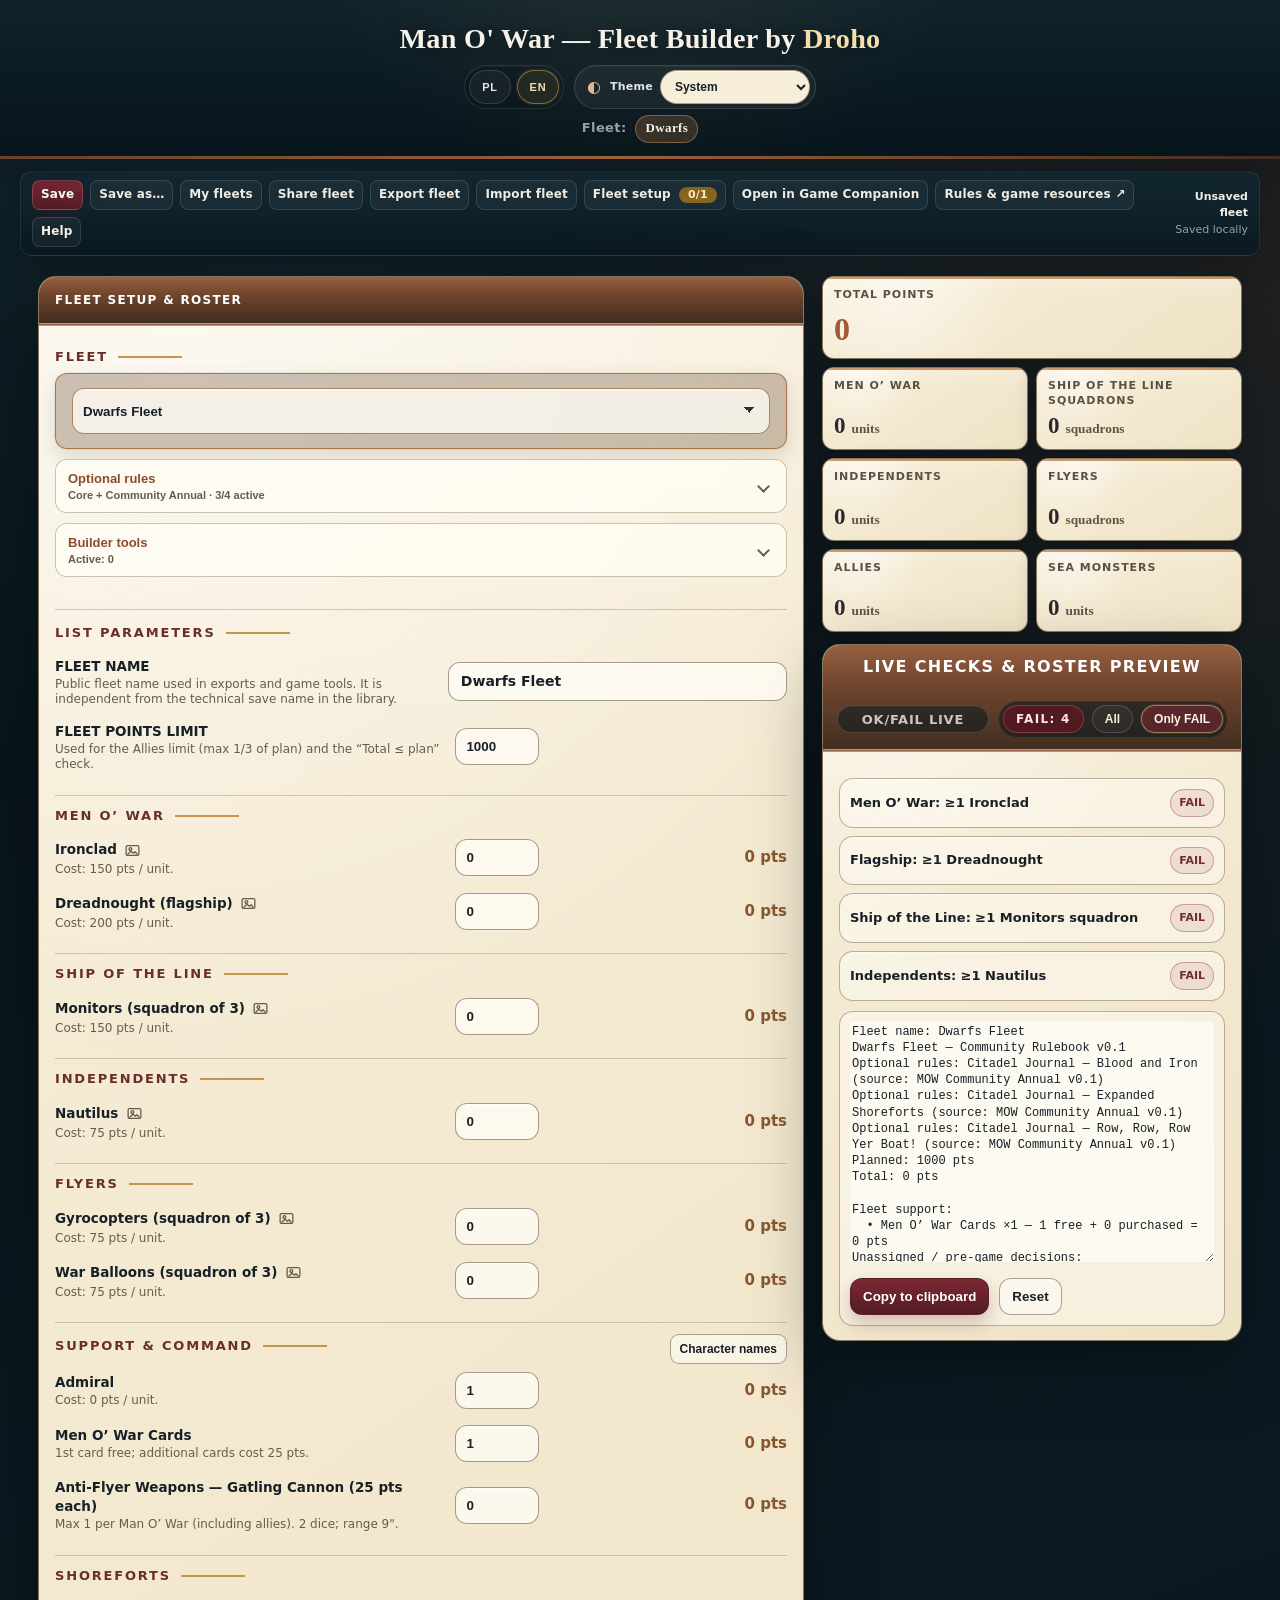
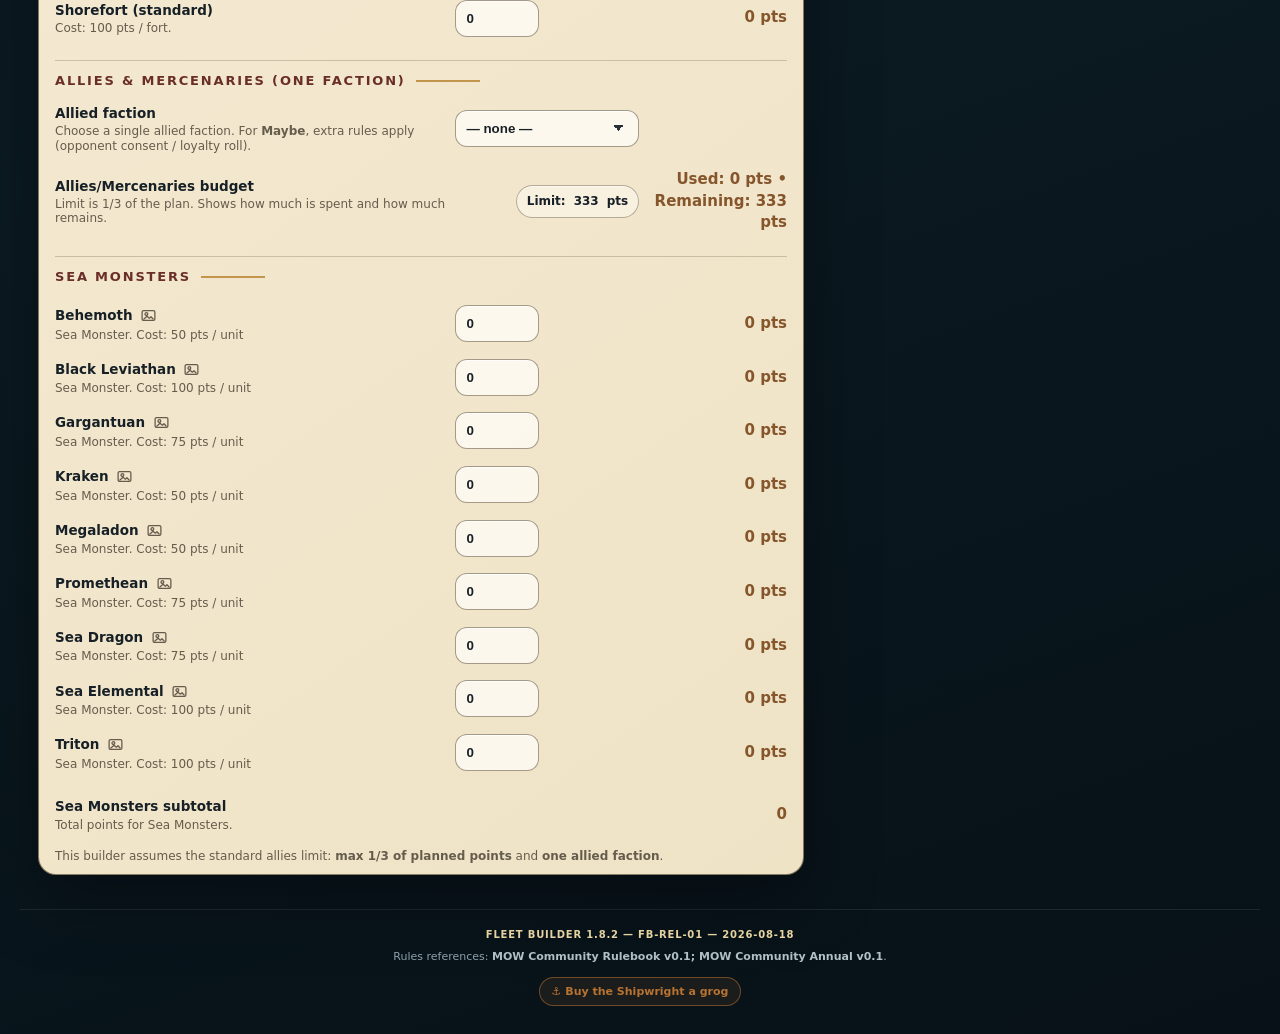
==== commit cf659fe9: "Add Shipwright grog support link" ====
--- a/index.html
+++ b/index.html
@@ -129,6 +129,30 @@
     .mowFooterSource b{
       color:var(--muted);
       font-weight:600;
+    }
+    .mowFooterSupport{
+      margin-top:12px;
+    }
+    .mowFooterSupportLink{
+      display:inline-flex;
+      align-items:center;
+      justify-content:center;
+      max-width:100%;
+      padding:7px 12px;
+      border:1px solid color-mix(in srgb, var(--accent) 55%, transparent);
+      border-radius:999px;
+      color:var(--accent);
+      background:color-mix(in srgb, var(--accent) 10%, transparent);
+      font:600 11px/1.2 var(--font-main);
+      text-decoration:none;
+    }
+    .mowFooterSupportLink:hover{
+      border-color:var(--accent);
+      background:color-mix(in srgb, var(--accent) 16%, transparent);
+    }
+    .mowFooterSupportLink:focus-visible{
+      outline:2px solid var(--accent);
+      outline-offset:3px;
     }
     @media (max-width:700px){
       .mowAppFooter{
@@ -2261,6 +2285,7 @@
 <footer class="mowAppFooter" role="contentinfo">
 <div aria-label="Fleet Builder version 1.8.2, FB-REL-01, 2026-08-18" class="mowBuildStamp" data-build-date="2026-08-18" data-build-step="FB-REL-01" data-version="1.8.2" id="mowBuildStamp" role="note">Fleet Builder 1.8.2 — FB-REL-01 — 2026-08-18</div>
 <div class="mowFooterSource"><span data-i18n="source">Źródła zasad</span>: <b data-i18n="source_body" data-i18n-html>MOW Community Rulebook v0.1; MOW Community Annual v0.1</b>.</div>
+<div class="mowFooterSupport"><a class="mowFooterSupportLink" href="https://buymeacoffee.com/droho" target="_blank" rel="noopener noreferrer">⚓ Buy the Shipwright a grog</a></div>
 </footer>
 <script>
     // Boot Dwarfs Base (must be set before core computes)
